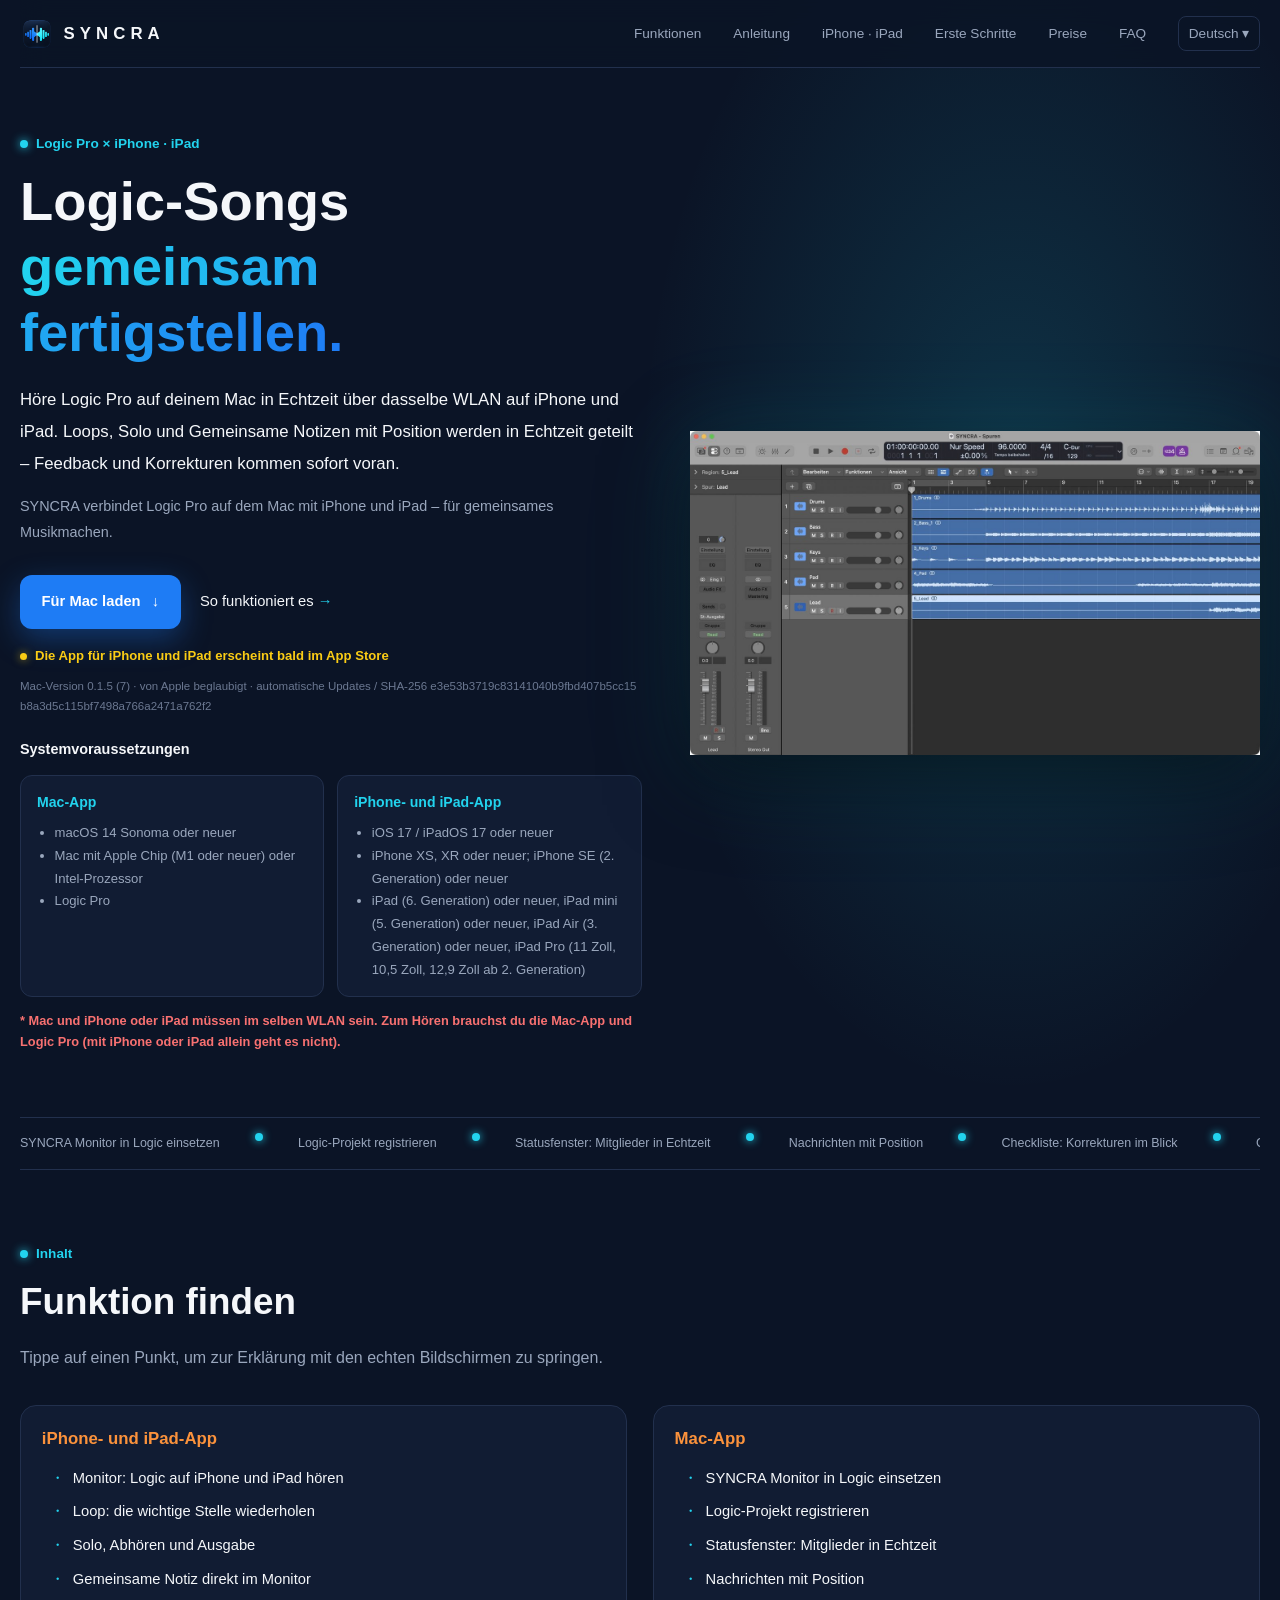
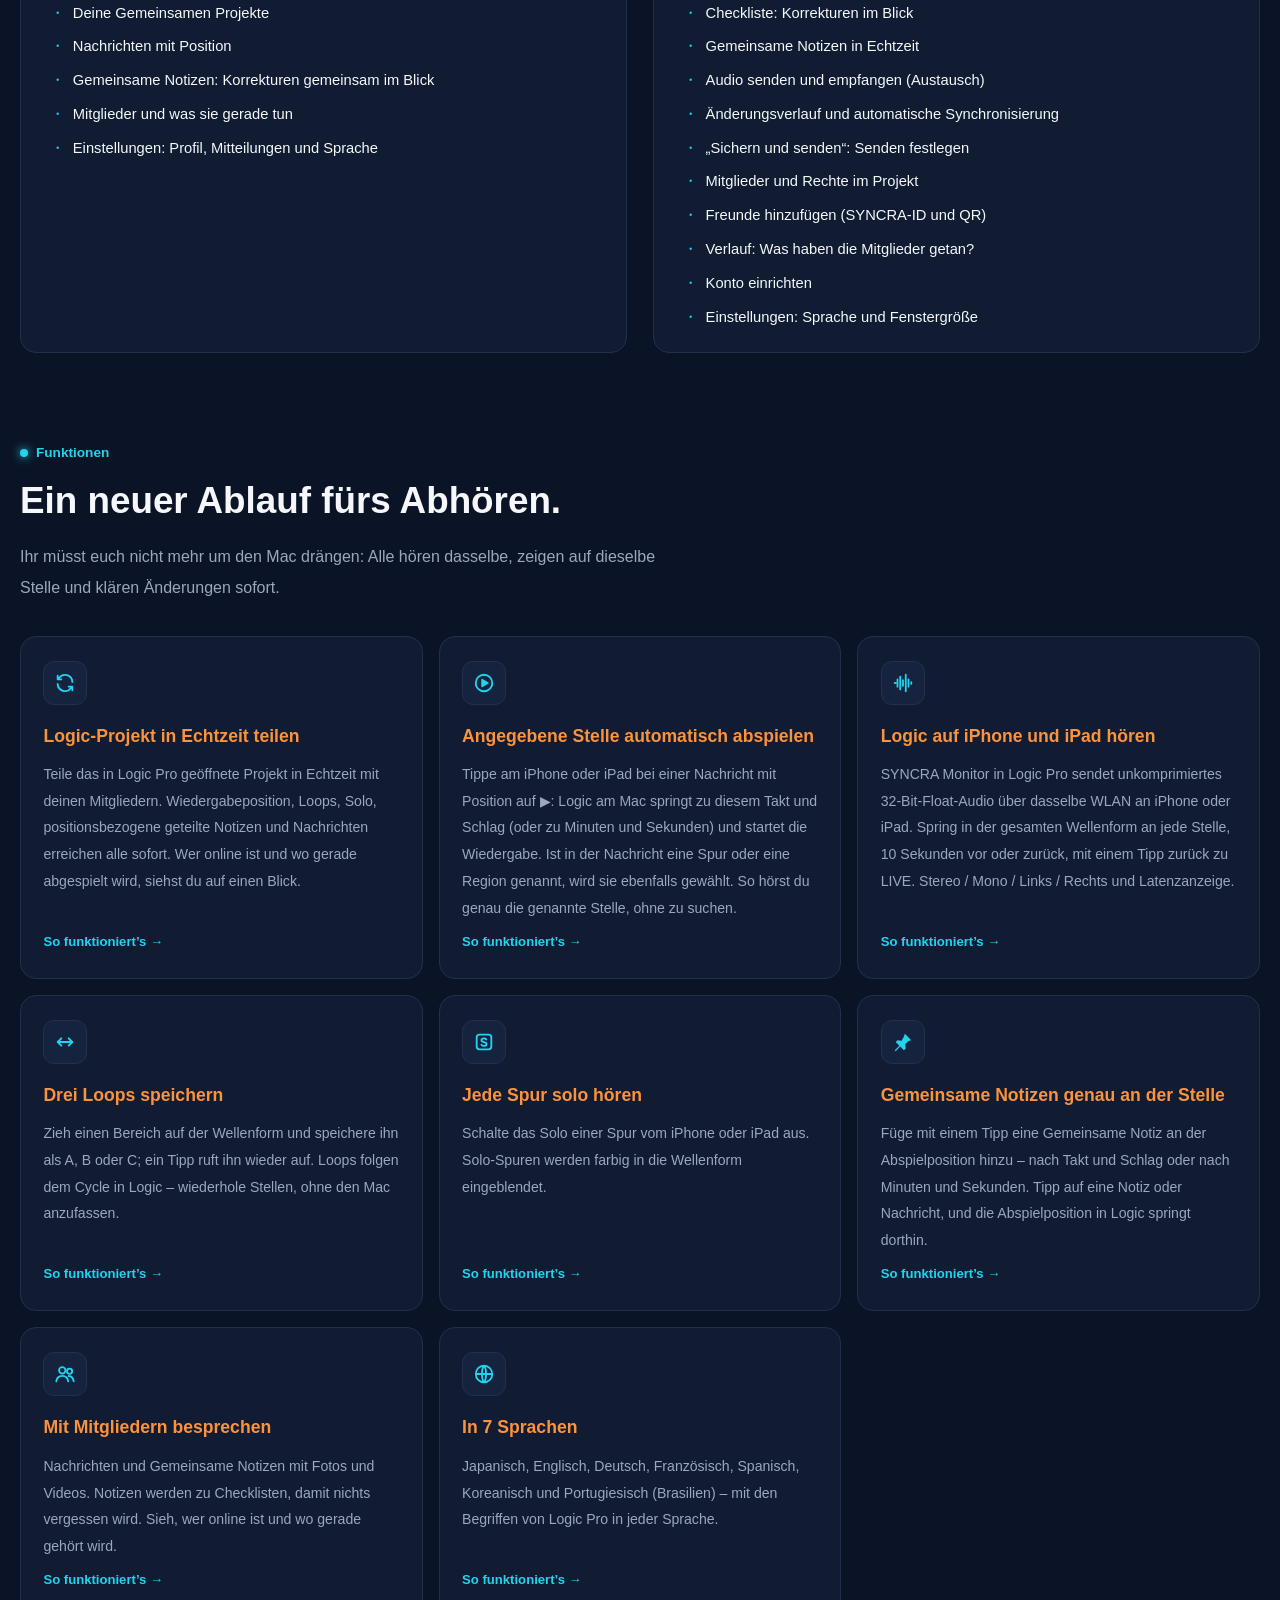
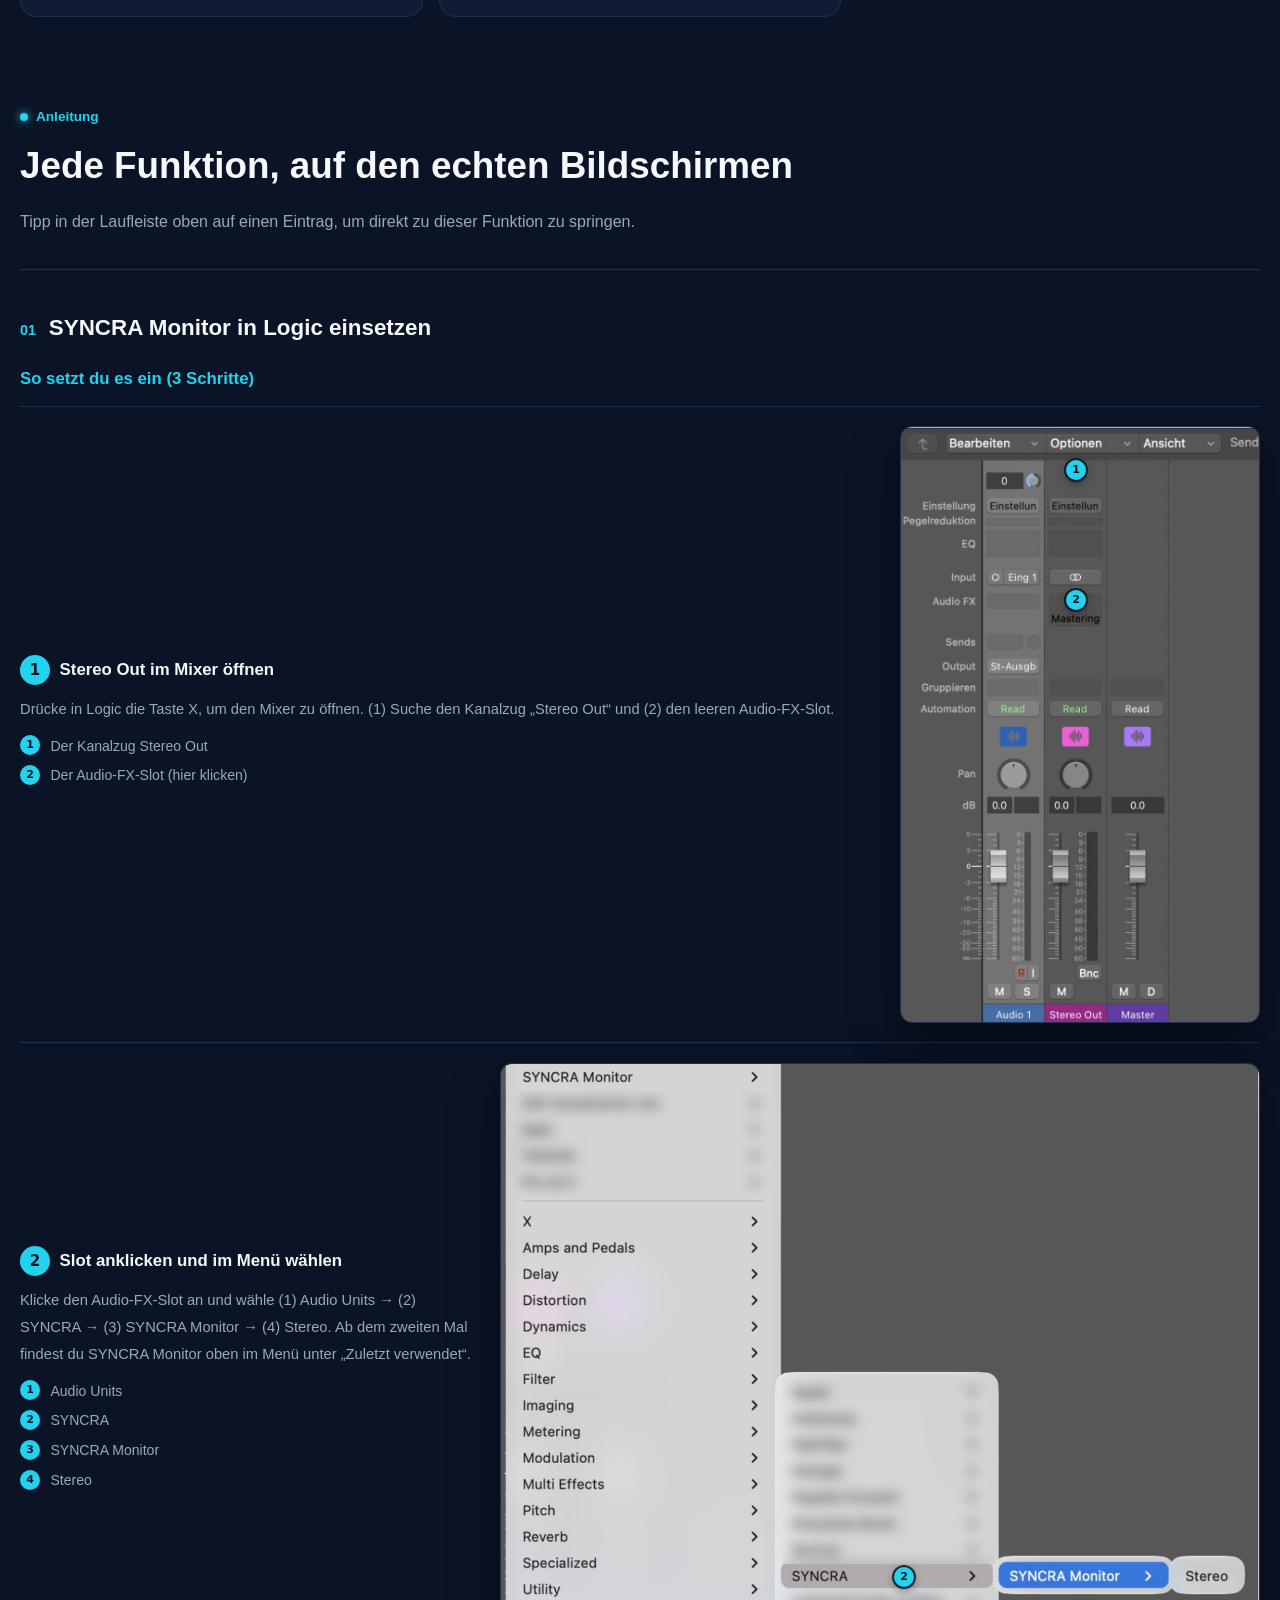
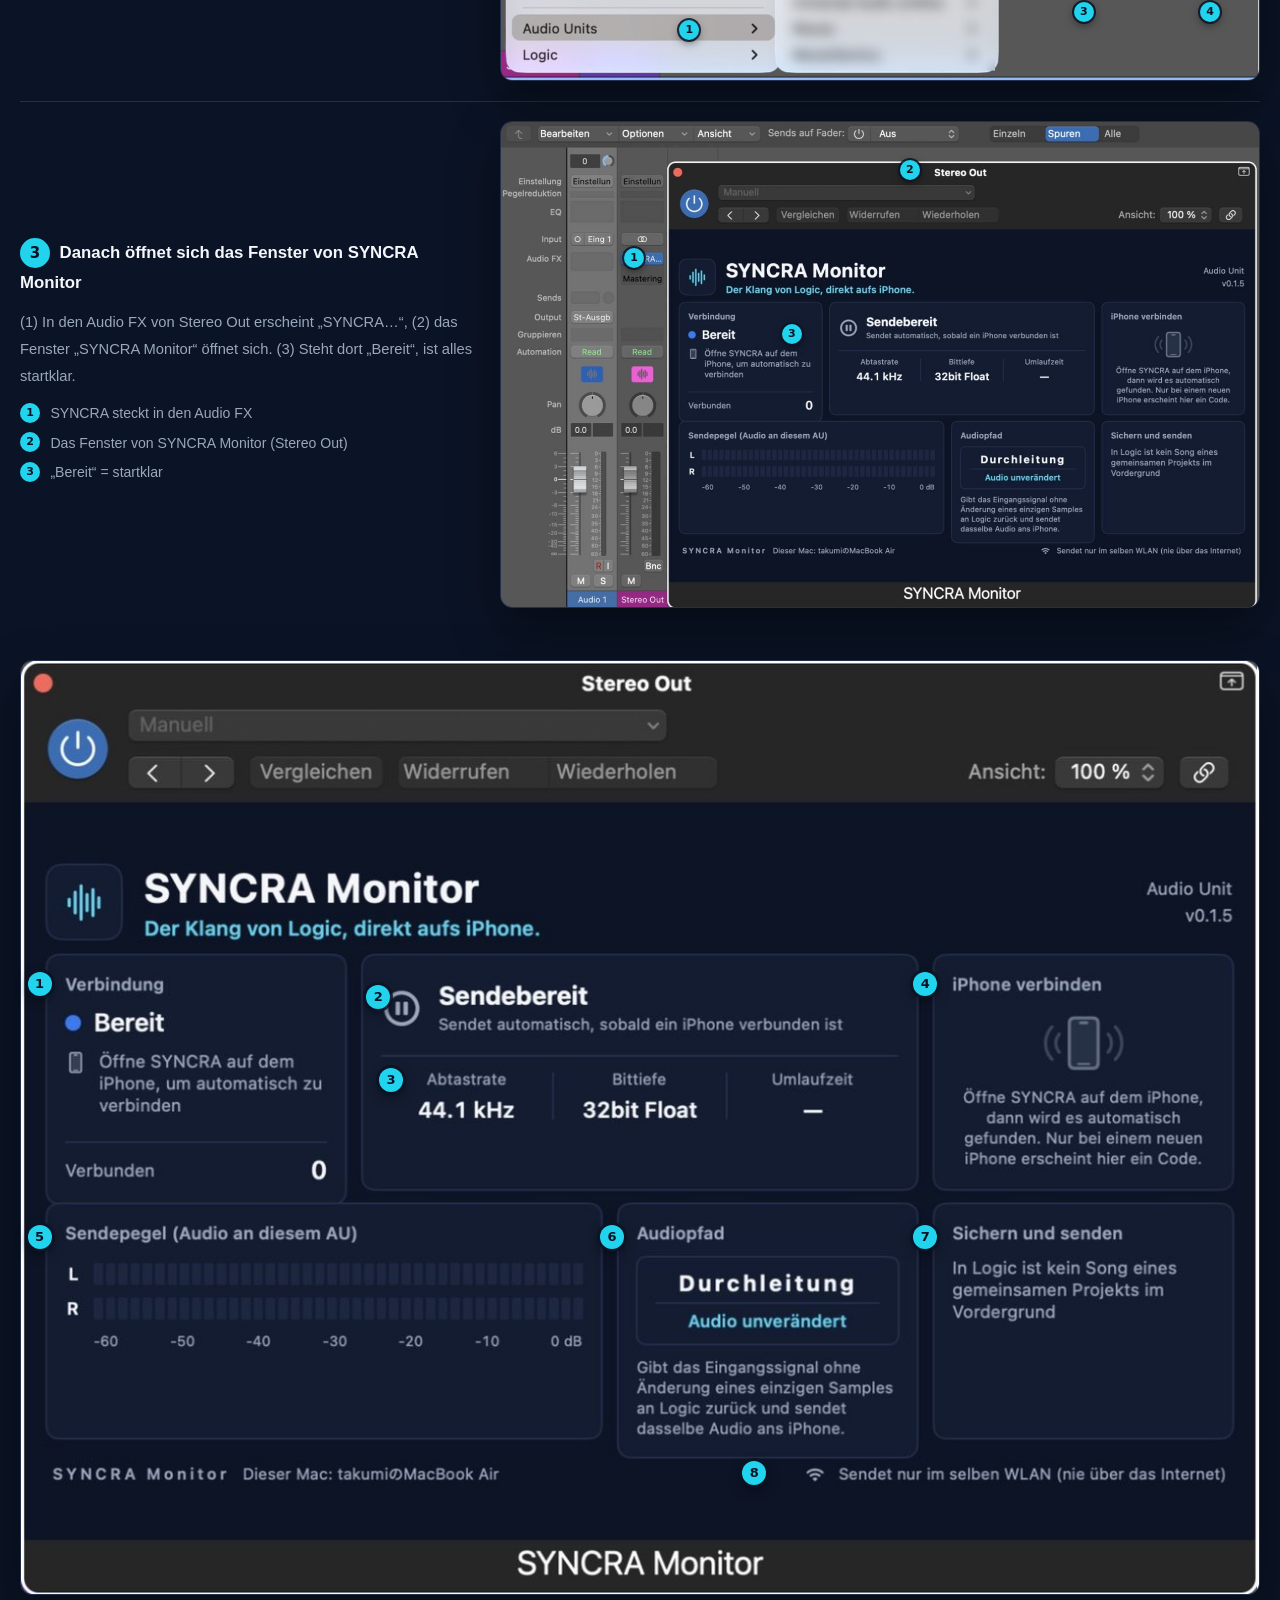
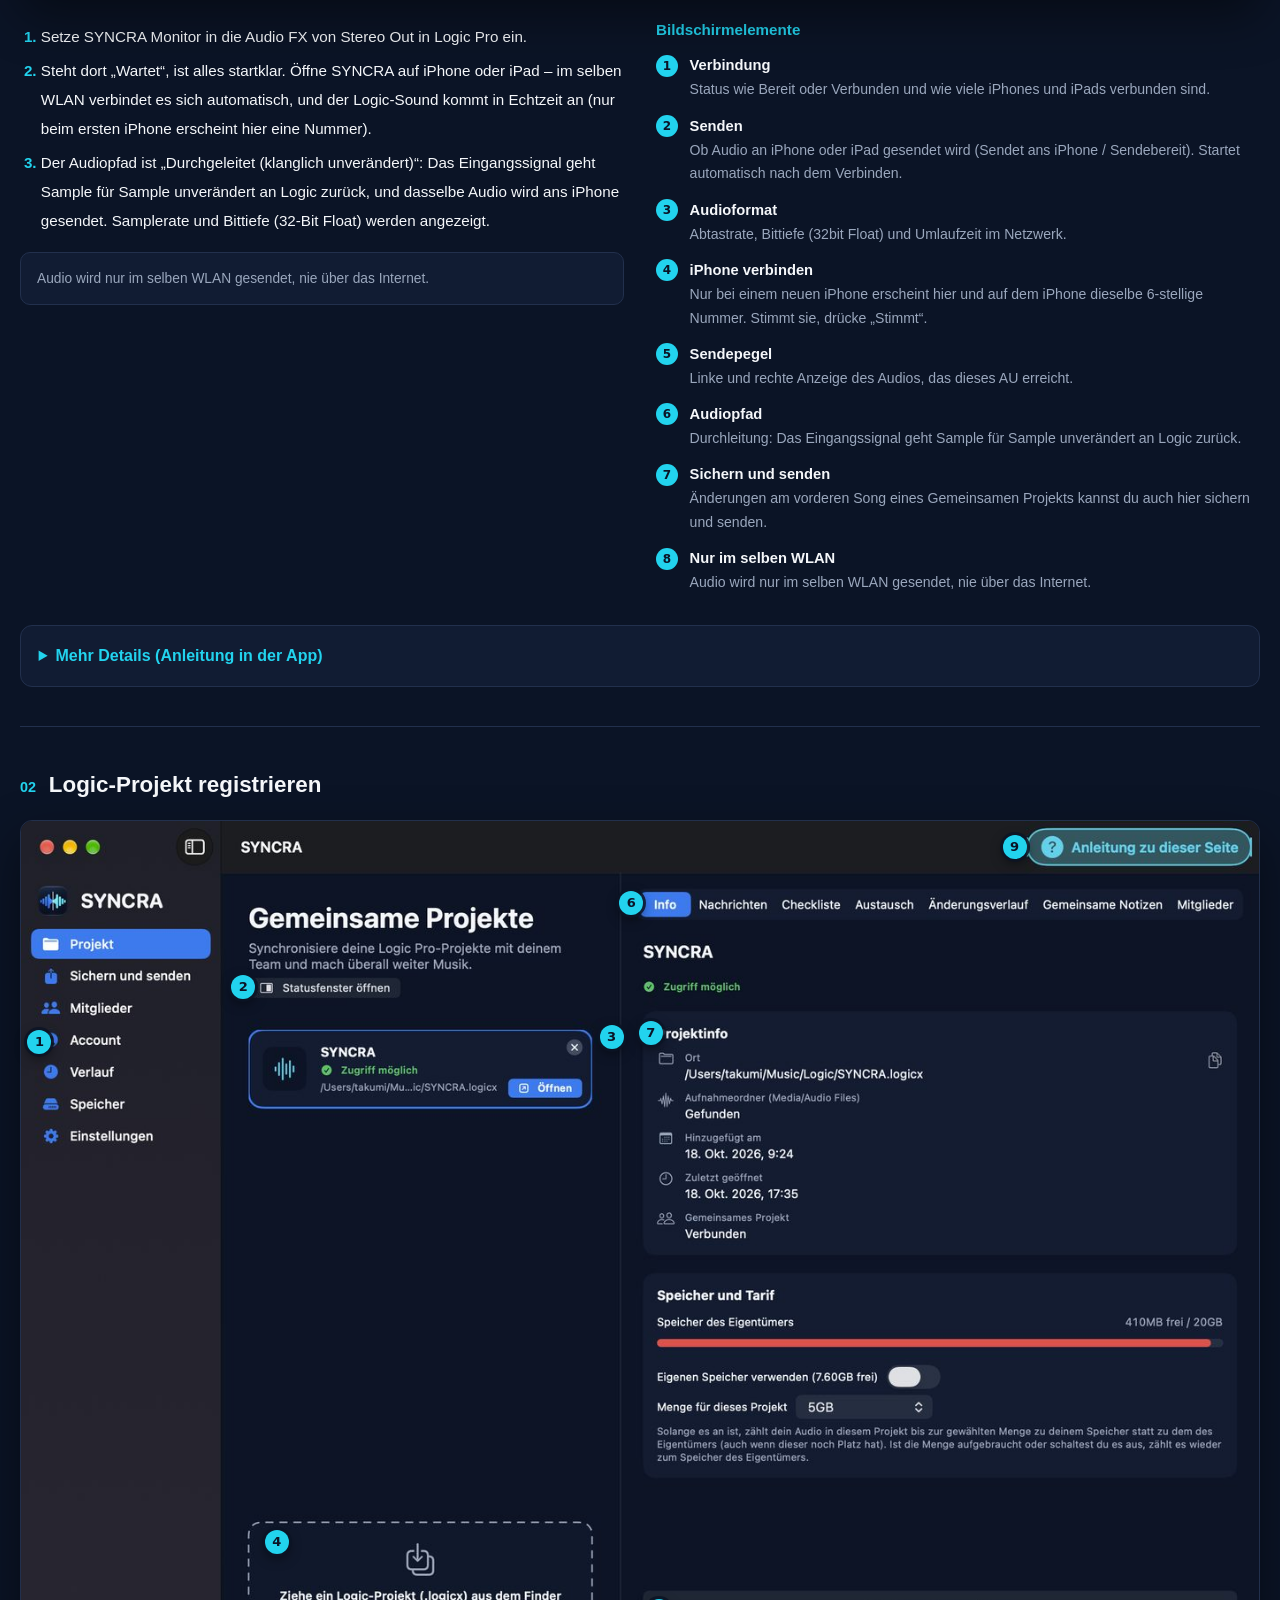
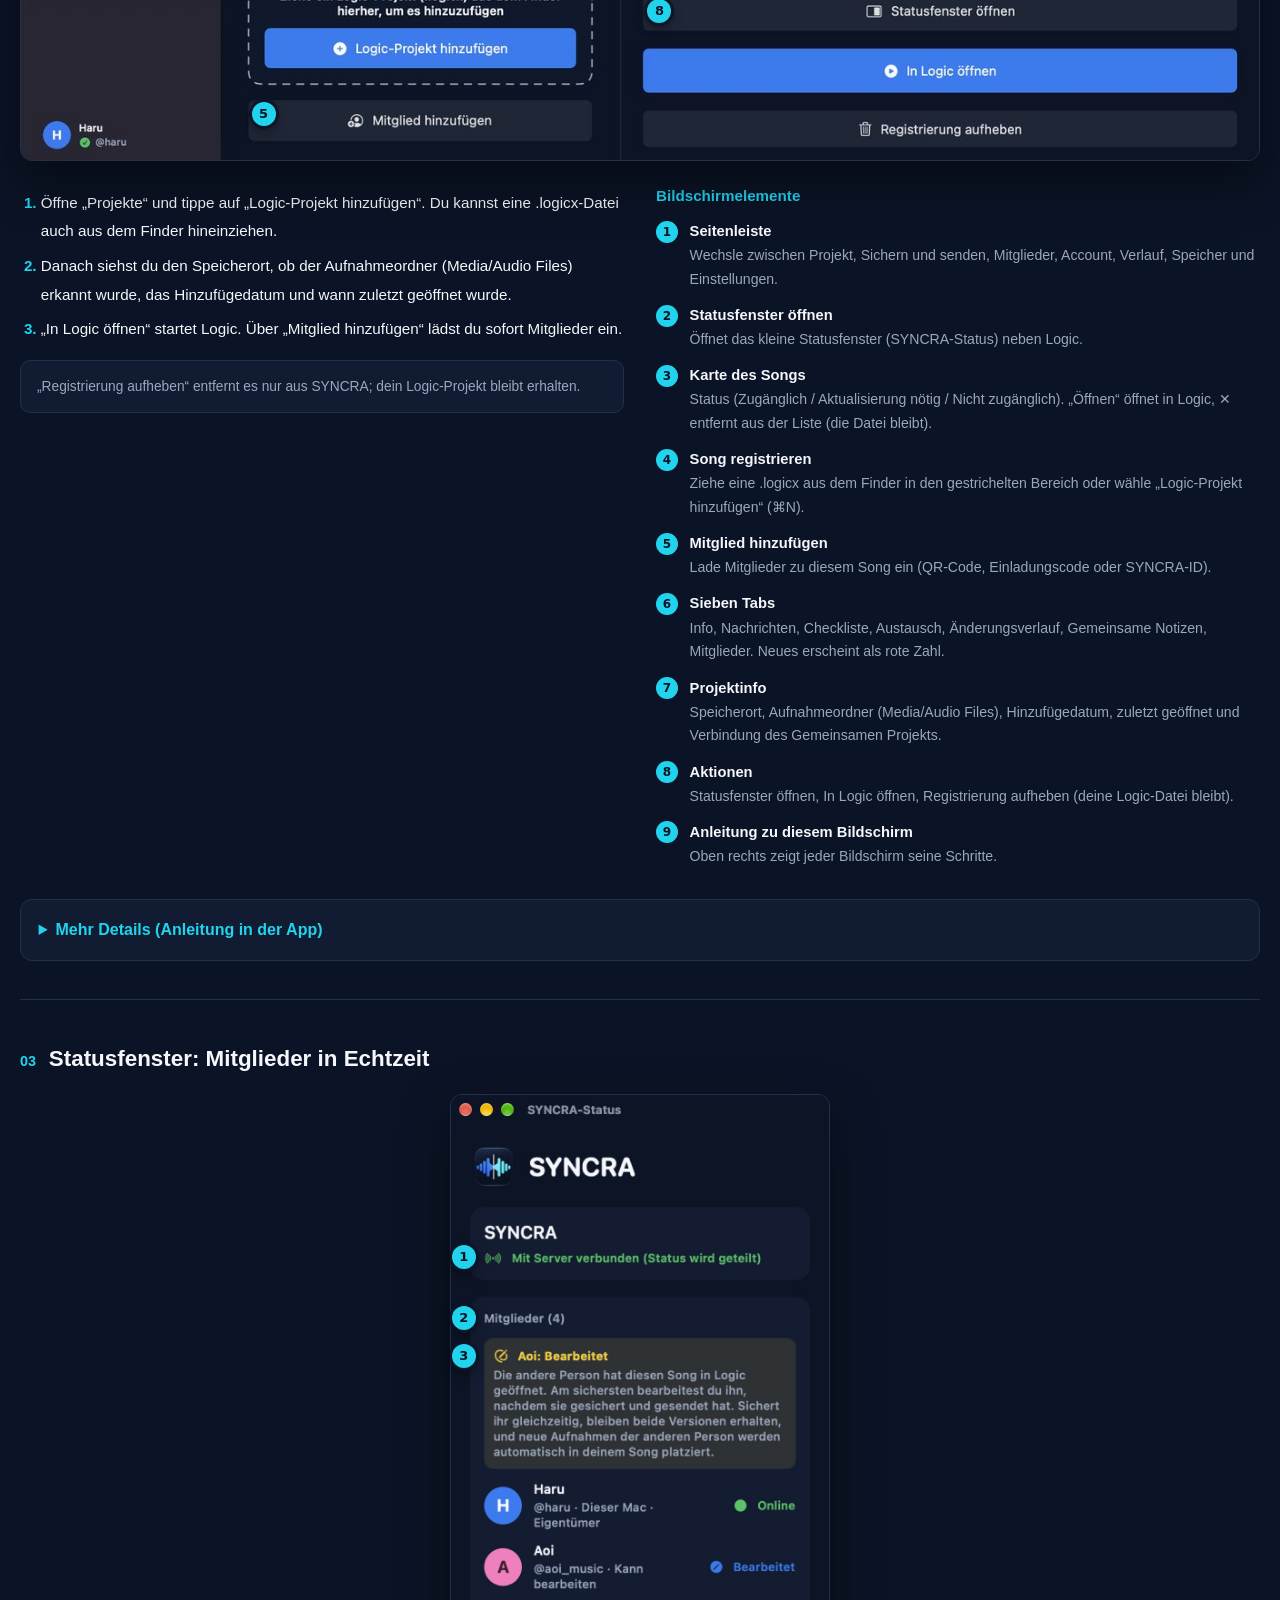
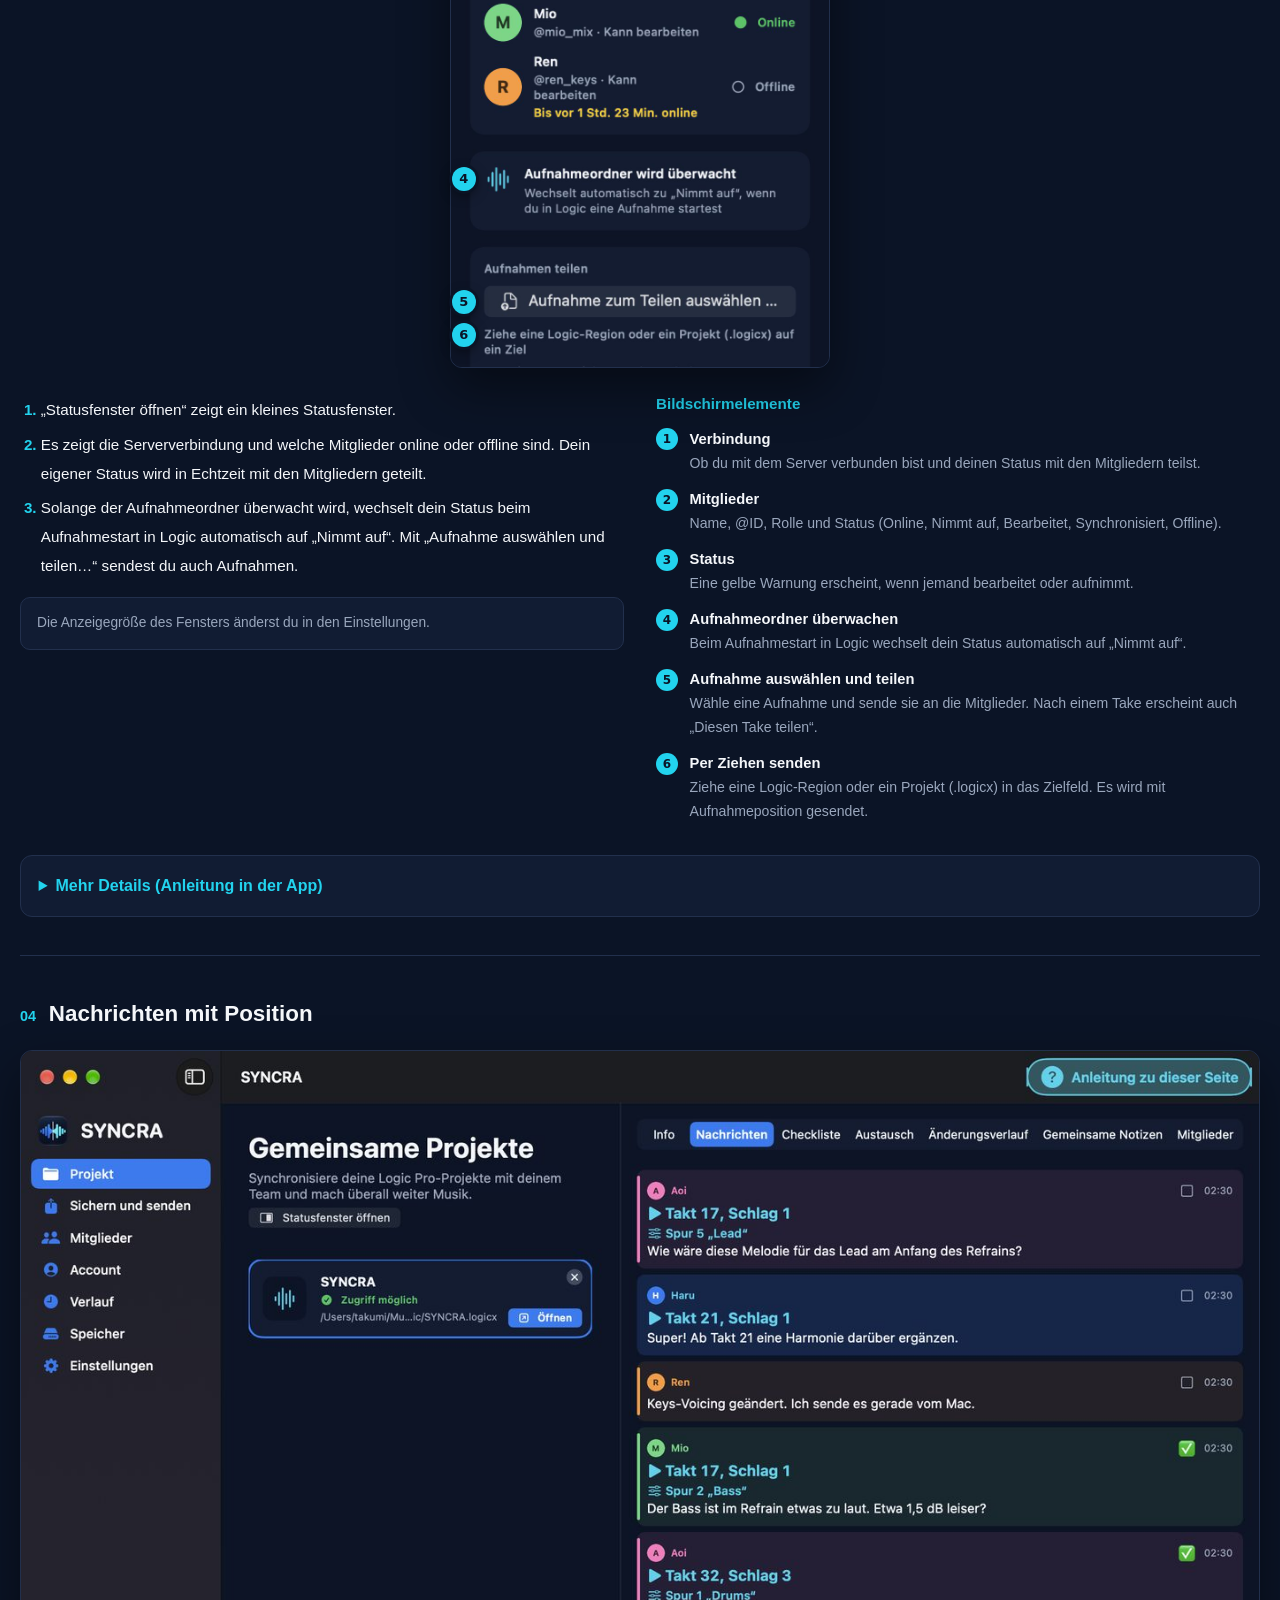
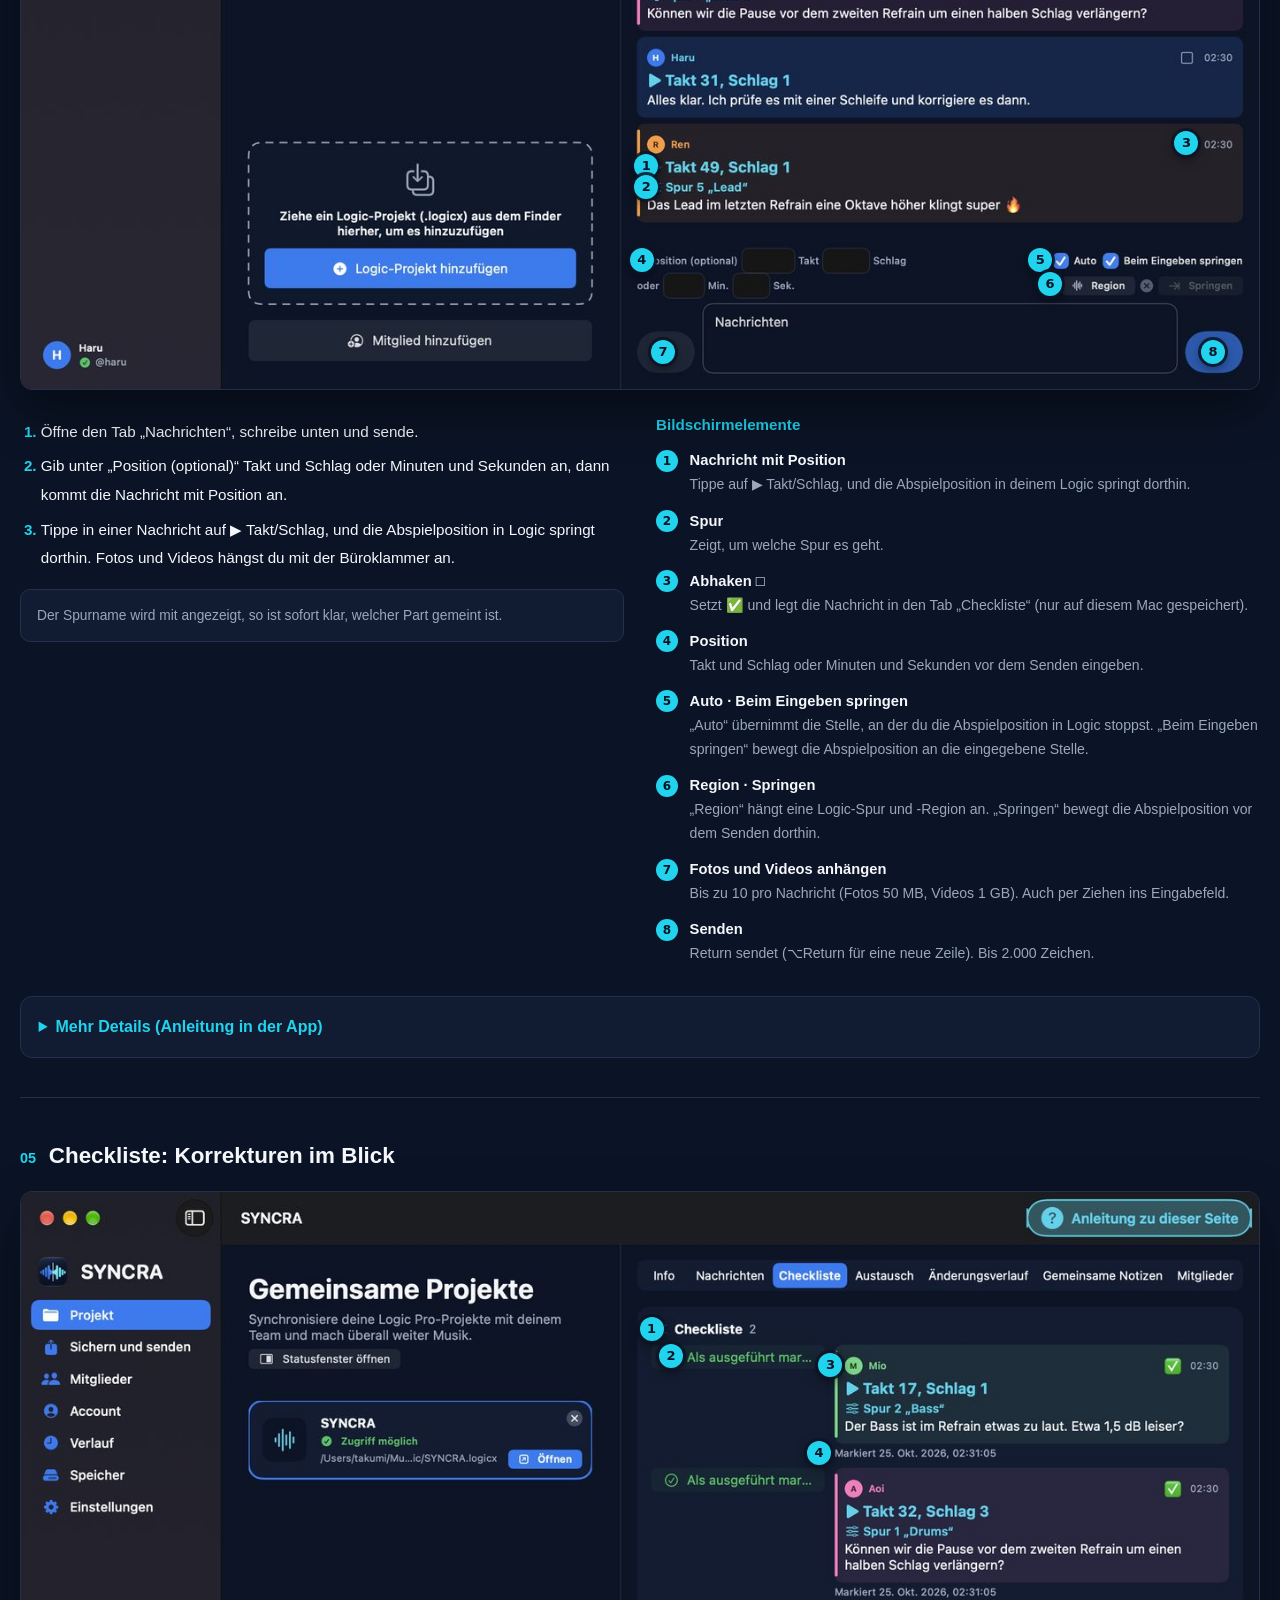
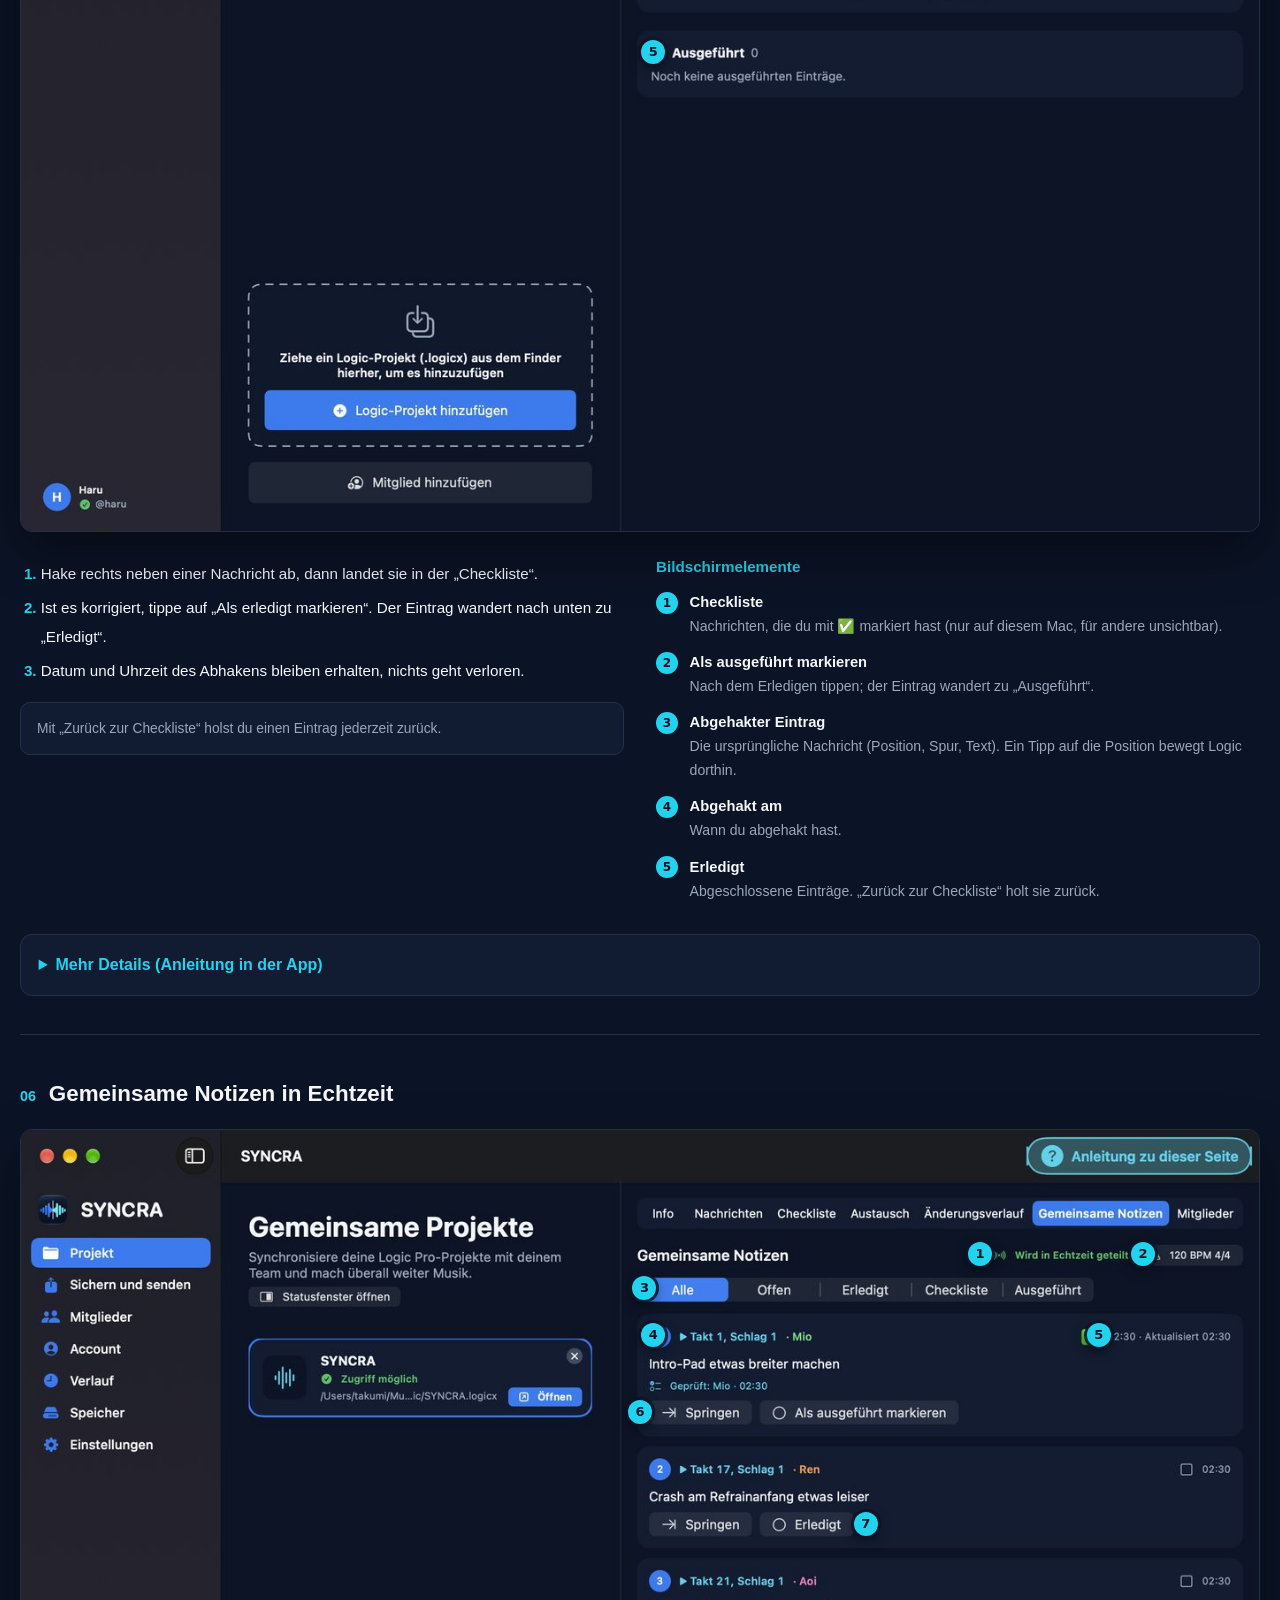
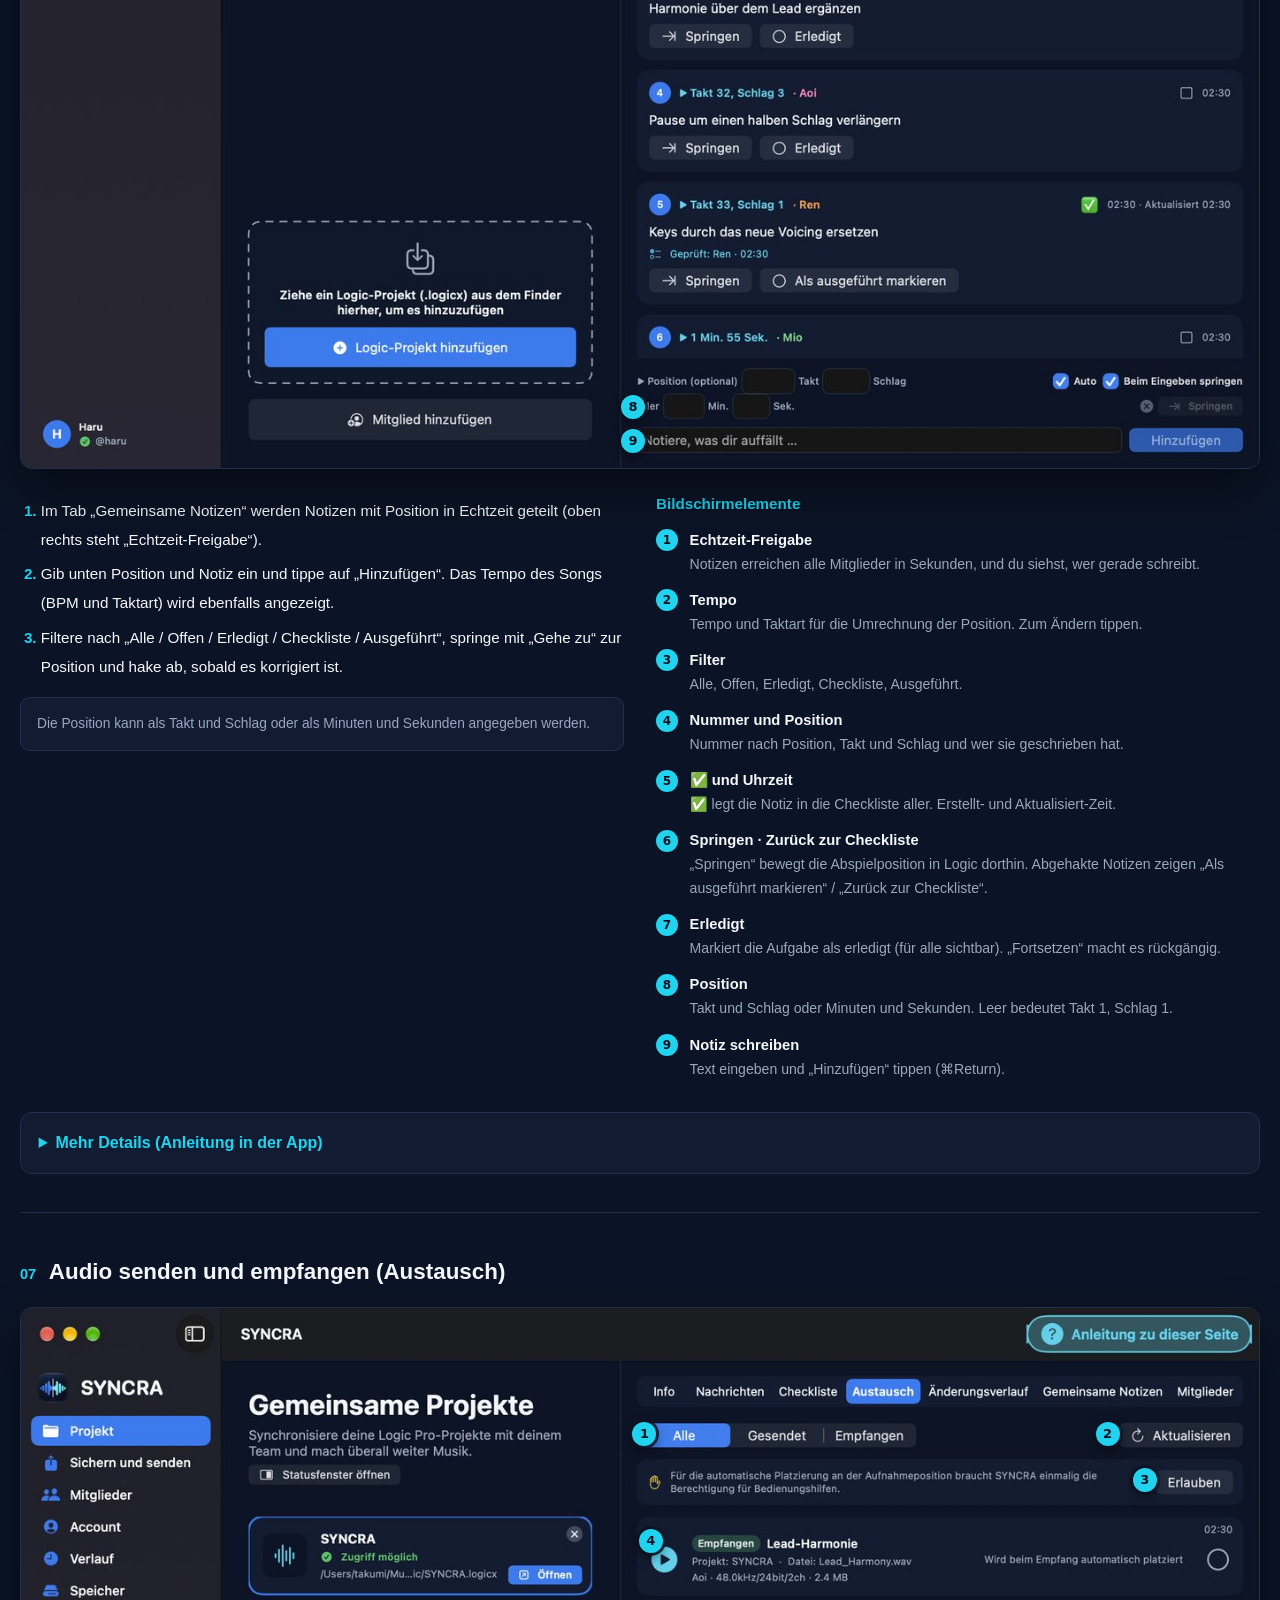
==== de/index.html @ a09bfbd3 "用語をアプリに合わせる・Logic のロックの画面を言語ごとに・de/fr の画面を撮り直し Co-Authored-By: Claude Opus 5.5 <noreply@anthropic.co" ====
<!doctype html><html lang="de"><head><meta charset="utf-8"><meta name="viewport" content="width=device-width,initial-scale=1"><title>SYNCRA</title><link rel="stylesheet" href="../style.css?v=20261024e"></head><body><main class="home"><link rel="alternate" hreflang="ja" href="https://tak0923.github.io/syncra-site/index.html"><link rel="alternate" hreflang="en" href="https://tak0923.github.io/syncra-site/en/index.html"><link rel="alternate" hreflang="de" href="https://tak0923.github.io/syncra-site/de/index.html"><link rel="alternate" hreflang="fr" href="https://tak0923.github.io/syncra-site/fr/index.html"><link rel="alternate" hreflang="es" href="https://tak0923.github.io/syncra-site/es/index.html"><link rel="alternate" hreflang="ko" href="https://tak0923.github.io/syncra-site/ko/index.html"><link rel="alternate" hreflang="pt-BR" href="https://tak0923.github.io/syncra-site/pt-BR/index.html"><script>document.documentElement.classList.add('js');addEventListener('DOMContentLoaded',function(){var e=document.querySelectorAll('.rv');if(!('IntersectionObserver'in window)){e.forEach(function(x){x.classList.add('in')});return}var o=new IntersectionObserver(function(es){es.forEach(function(x){if(x.isIntersecting){x.target.classList.add('in');o.unobserve(x.target)}})},{threshold:.1});e.forEach(function(x){o.observe(x)});var s=document.querySelector('.shots');if(s&&!matchMedia('(prefers-reduced-motion: reduce)').matches){var im=[].slice.call(s.querySelectorAll('img')),cur=0,last=-1;function pick(){var n;do{n=Math.floor(Math.random()*im.length)}while(im.length>1&&(n===cur||n===last));return n}setInterval(function(){var n=pick();im[cur].classList.remove('on');im[n].classList.add('on');last=cur;cur=n},5000)}document.querySelectorAll('.annw').forEach(function(w){if(w.scrollWidth<=w.clientWidth)return;var p=w.querySelectorAll('.pin'),t=0;p.forEach(function(x){t+=parseFloat(x.style.left)});if(!p.length)return;var c=t/p.length/100*w.scrollWidth;w.scrollLeft=Math.max(0,c-w.clientWidth/2)})});</script><header class="hdr"><a class="logo" href="#top"><img src="../img/icon.png" alt="" width="34" height="34">SYNCRA</a>
<nav><a href="#features" class=hm>Funktionen</a><a href="#usage">Anleitung</a><a href="#mobile" class=hm>iPhone · iPad</a><a href="#how">Erste Schritte</a><a href="#pricing" class=hm>Preise</a><a href="#faq">FAQ</a><details class="lang"><summary>Deutsch ▾</summary><ul><li><a href="../index.html" class="" hreflang="ja">日本語</a></li><li><a href="../en/index.html" class="" hreflang="en">English</a></li><li><a href="../de/index.html" class="on" hreflang="de">Deutsch</a></li><li><a href="../fr/index.html" class="" hreflang="fr">Français</a></li><li><a href="../es/index.html" class="" hreflang="es">Español</a></li><li><a href="../ko/index.html" class="" hreflang="ko">한국어</a></li><li><a href="../pt-BR/index.html" class="" hreflang="pt-BR">Português (BR)</a></li></ul></details></nav></header>
<section class="hero" id="top"><div class="rv in"><p class="kicker">Logic Pro × iPhone · iPad</p><h1>Logic-Songs<br><span class="hl">gemeinsam fertigstellen.</span></h1>
<p class="lead">Höre Logic Pro auf deinem Mac in Echtzeit über dasselbe WLAN auf iPhone und iPad. Loops, Solo und Gemeinsame Notizen mit Position werden in Echtzeit geteilt – Feedback und Korrekturen kommen sofort voran.</p><p class="note2">SYNCRA verbindet Logic Pro auf dem Mac mit iPhone und iPad – für gemeinsames Musikmachen.</p><div class="ctas"><a class="b1" href="../download/SYNCRA-0.1.5-7.zip">Für Mac laden <span>↓</span></a><a class="b2" href="#how">So funktioniert es</a></div><p class="dot">Die App für iPhone und iPad erscheint bald im App Store</p><p class="hash">Mac-Version 0.1.5 (7) · von Apple beglaubigt · automatische Updates / SHA-256 e3e53b3719c83141040b9fbd407b5cc15b8a3d5c115bf7498a766a2471a762f2</p><div class="req" id="req"><p class="rqh">Systemvoraussetzungen</p><div class="rq"><h4>Mac-App</h4><ul><li>macOS 14 Sonoma oder neuer</li><li>Mac mit Apple Chip (M1 oder neuer) oder Intel-Prozessor</li><li>Logic Pro</li></ul></div><div class="rq"><h4>iPhone- und iPad-App</h4><ul><li>iOS 17 / iPadOS 17 oder neuer</li><li>iPhone XS, XR oder neuer; iPhone SE (2. Generation) oder neuer</li><li>iPad (6. Generation) oder neuer, iPad mini (5. Generation) oder neuer, iPad Air (3. Generation) oder neuer, iPad Pro (11 Zoll, 10,5 Zoll, 12,9 Zoll ab 2. Generation)</li></ul></div><p class="rqn">* Mac und iPhone oder iPad müssen im selben WLAN sein. Zum Hören brauchst du die Mac-App und Logic Pro (mit iPhone oder iPad allein geht es nicht).</p></div></div>
<div class="shots rv in"><img src="../img/m_logic_de.jpg" width="1400" height="796" alt="" class="on"><img src="../img/m_monitor_de.jpg" width="1263" height="952" alt="" class="" loading=lazy><img src="../img/m_messages_de.jpg" width="1400" height="1061" alt="" class="" loading=lazy><img src="../img/m_notes_de.jpg" width="1400" height="1061" alt="" class="" loading=lazy><img src="../img/m_members_de.jpg" width="1400" height="1061" alt="" class="" loading=lazy><img src="../img/m_history_de.jpg" width="1400" height="1061" alt="" class="" loading=lazy><img src="../img/m_info_de.jpg" width="1400" height="1061" alt="" class="" loading=lazy></div></section>
<div class="strip"><div class="t"><a href="#u1">SYNCRA Monitor in Logic einsetzen</a><i></i><a href="#u2">Logic-Projekt registrieren</a><i></i><a href="#u3">Statusfenster: Mitglieder in Echtzeit</a><i></i><a href="#u4">Nachrichten mit Position</a><i></i><a href="#u5">Checkliste: Korrekturen im Blick</a><i></i><a href="#u6">Gemeinsame Notizen in Echtzeit</a><i></i><a href="#u7">Audio senden und empfangen (Austausch)</a><i></i><a href="#u8">Änderungsverlauf und automatische Synchronisierung</a><i></i><a href="#u9">„Sichern und senden“: Senden festlegen</a><i></i><a href="#u10">Mitglieder und Rechte im Projekt</a><i></i><a href="#u11">Freunde hinzufügen (SYNCRA-ID und QR)</a><i></i><a href="#u12">Verlauf: Was haben die Mitglieder getan?</a><i></i><a href="#u13">Konto einrichten</a><i></i><a href="#u14">Einstellungen: Sprache und Fenstergröße</a><i></i><a href="#u1">SYNCRA Monitor in Logic einsetzen</a><i></i><a href="#u2">Logic-Projekt registrieren</a><i></i><a href="#u3">Statusfenster: Mitglieder in Echtzeit</a><i></i><a href="#u4">Nachrichten mit Position</a><i></i><a href="#u5">Checkliste: Korrekturen im Blick</a><i></i><a href="#u6">Gemeinsame Notizen in Echtzeit</a><i></i><a href="#u7">Audio senden und empfangen (Austausch)</a><i></i><a href="#u8">Änderungsverlauf und automatische Synchronisierung</a><i></i><a href="#u9">„Sichern und senden“: Senden festlegen</a><i></i><a href="#u10">Mitglieder und Rechte im Projekt</a><i></i><a href="#u11">Freunde hinzufügen (SYNCRA-ID und QR)</a><i></i><a href="#u12">Verlauf: Was haben die Mitglieder getan?</a><i></i><a href="#u13">Konto einrichten</a><i></i><a href="#u14">Einstellungen: Sprache und Fenstergröße</a><i></i></div></div>
<section class="sec ftoc" id="toc"><p class="kicker rv">Inhalt</p><h2 class="rv">Funktion finden</h2><p class="desc rv">Tippe auf einen Punkt, um zur Erklärung mit den echten Bildschirmen zu springen.</p><div class="cols"><div class="col rv"><h3>iPhone- und iPad-App</h3><ul><li><a class="ft" href="#i1"><span>Monitor: Logic auf iPhone und iPad hören</span></a></li><li><a class="ft" href="#i2"><span>Loop: die wichtige Stelle wiederholen</span></a></li><li><a class="ft" href="#i3"><span>Solo, Abhören und Ausgabe</span></a></li><li><a class="ft" href="#i4"><span>Gemeinsame Notiz direkt im Monitor</span></a></li><li><a class="ft" href="#i5"><span>Deine Gemeinsamen Projekte</span></a></li><li><a class="ft" href="#i6"><span>Nachrichten mit Position</span></a></li><li><a class="ft" href="#i7"><span>Gemeinsame Notizen: Korrekturen gemeinsam im Blick</span></a></li><li><a class="ft" href="#i8"><span>Mitglieder und was sie gerade tun</span></a></li><li><a class="ft" href="#i9"><span>Einstellungen: Profil, Mitteilungen und Sprache</span></a></li></ul></div><div class="col rv"><h3>Mac-App</h3><ul><li><a class="ft" href="#u1"><span>SYNCRA Monitor in Logic einsetzen</span></a></li><li><a class="ft" href="#u2"><span>Logic-Projekt registrieren</span></a></li><li><a class="ft" href="#u3"><span>Statusfenster: Mitglieder in Echtzeit</span></a></li><li><a class="ft" href="#u4"><span>Nachrichten mit Position</span></a></li><li><a class="ft" href="#u5"><span>Checkliste: Korrekturen im Blick</span></a></li><li><a class="ft" href="#u6"><span>Gemeinsame Notizen in Echtzeit</span></a></li><li><a class="ft" href="#u7"><span>Audio senden und empfangen (Austausch)</span></a></li><li><a class="ft" href="#u8"><span>Änderungsverlauf und automatische Synchronisierung</span></a></li><li><a class="ft" href="#u9"><span>„Sichern und senden“: Senden festlegen</span></a></li><li><a class="ft" href="#u10"><span>Mitglieder und Rechte im Projekt</span></a></li><li><a class="ft" href="#u11"><span>Freunde hinzufügen (SYNCRA-ID und QR)</span></a></li><li><a class="ft" href="#u12"><span>Verlauf: Was haben die Mitglieder getan?</span></a></li><li><a class="ft" href="#u13"><span>Konto einrichten</span></a></li><li><a class="ft" href="#u14"><span>Einstellungen: Sprache und Fenstergröße</span></a></li></ul></div></div></section><section class="sec" id="features"><p class="kicker rv">Funktionen</p><h2 class="rv">Ein neuer Ablauf fürs Abhören.</h2><p class="desc rv">Ihr müsst euch nicht mehr um den Mac drängen: Alle hören dasselbe, zeigen auf dieselbe Stelle und klären Änderungen sofort.</p><div class="cards"><a class="fc rv" href="#u8"><div class="ic"><svg viewBox="0 0 24 24" fill="none" stroke="currentColor" stroke-width="2" stroke-linecap="round" stroke-linejoin="round"><path d="M20 11a8 8 0 0 0-14.5-4.5L4 8M4 4v4h4M4 13a8 8 0 0 0 14.5 4.5L20 16M20 20v-4h-4"/></svg></div><h3>Logic-Projekt in Echtzeit teilen</h3><p>Teile das in Logic Pro geöffnete Projekt in Echtzeit mit deinen Mitgliedern. Wiedergabeposition, Loops, Solo, positionsbezogene geteilte Notizen und Nachrichten erreichen alle sofort. Wer online ist und wo gerade abgespielt wird, siehst du auf einen Blick.</p><span class="go">So funktioniert’s →</span></a><a class="fc rv" href="#i6"><div class="ic"><svg viewBox="0 0 24 24" fill="none" stroke="currentColor" stroke-width="2" stroke-linejoin="round"><circle cx="12" cy="12" r="9"/><path d="M10 8.5v7l6-3.5z" fill="currentColor"/></svg></div><h3>Angegebene Stelle automatisch abspielen</h3><p>Tippe am iPhone oder iPad bei einer Nachricht mit Position auf ▶: Logic am Mac springt zu diesem Takt und Schlag (oder zu Minuten und Sekunden) und startet die Wiedergabe. Ist in der Nachricht eine Spur oder eine Region genannt, wird sie ebenfalls gewählt. So hörst du genau die genannte Stelle, ohne zu suchen.</p><span class="go">So funktioniert’s →</span></a><a class="fc rv" href="#i1"><div class="ic"><svg viewBox="0 0 24 24" fill="none" stroke="currentColor" stroke-width="2" stroke-linecap="round"><path d="M3 12h1M6 8v8M9 5v14M12 9v6M15 3v18M18 8v8M21 11v2"/></svg></div><h3>Logic auf iPhone und iPad hören</h3><p>SYNCRA Monitor in Logic Pro sendet unkomprimiertes 32-Bit-Float-Audio über dasselbe WLAN an iPhone oder iPad. Spring in der gesamten Wellenform an jede Stelle, 10 Sekunden vor oder zurück, mit einem Tipp zurück zu LIVE. Stereo / Mono / Links / Rechts und Latenzanzeige.</p><span class="go">So funktioniert’s →</span></a><a class="fc rv" href="#i2"><div class="ic"><svg viewBox="0 0 24 24" fill="none" stroke="currentColor" stroke-width="2" stroke-linecap="round" stroke-linejoin="round"><path d="M4 12h16M8 8l-4 4 4 4M16 8l4 4-4 4"/></svg></div><h3>Drei Loops speichern</h3><p>Zieh einen Bereich auf der Wellenform und speichere ihn als A, B oder C; ein Tipp ruft ihn wieder auf. Loops folgen dem Cycle in Logic – wiederhole Stellen, ohne den Mac anzufassen.</p><span class="go">So funktioniert’s →</span></a><a class="fc rv" href="#i3"><div class="ic"><svg viewBox="0 0 24 24" fill="none" stroke="currentColor" stroke-width="2"><rect x="4" y="4" width="16" height="16" rx="3"/><path d="M14.5 9.2c-.6-.8-1.5-1.2-2.5-1.2-1.7 0-2.8.9-2.8 2.1 0 2.8 5.6 1.4 5.6 4.1 0 1.3-1.2 2.1-2.8 2.1-1.2 0-2.2-.5-2.8-1.4" stroke-linecap="round"/></svg></div><h3>Jede Spur solo hören</h3><p>Schalte das Solo einer Spur vom iPhone oder iPad aus. Solo-Spuren werden farbig in die Wellenform eingeblendet.</p><span class="go">So funktioniert’s →</span></a><a class="fc rv" href="#i4"><div class="ic"><svg viewBox="0 0 24 24" fill="currentColor"><path d="M14 3l7 7-3 1-3.5 3.5.5 4.5-2 2-4-4-5 5-1-1 5-5-4-4 2-2 4.5.5L13 6z"/></svg></div><h3>Gemeinsame Notizen genau an der Stelle</h3><p>Füge mit einem Tipp eine Gemeinsame Notiz an der Abspielposition hinzu – nach Takt und Schlag oder nach Minuten und Sekunden. Tipp auf eine Notiz oder Nachricht, und die Abspielposition in Logic springt dorthin.</p><span class="go">So funktioniert’s →</span></a><a class="fc rv" href="#u4"><div class="ic"><svg viewBox="0 0 24 24" fill="none" stroke="currentColor" stroke-width="2" stroke-linecap="round"><circle cx="9" cy="8" r="3.5"/><path d="M2.5 20c.5-3.5 3-6 6.5-6s6 2.5 6.5 6"/><circle cx="17" cy="9" r="2.8"/><path d="M16 14.2c3 .2 5 2.4 5.5 5.8"/></svg></div><h3>Mit Mitgliedern besprechen</h3><p>Nachrichten und Gemeinsame Notizen mit Fotos und Videos. Notizen werden zu Checklisten, damit nichts vergessen wird. Sieh, wer online ist und wo gerade gehört wird.</p><span class="go">So funktioniert’s →</span></a><a class="fc rv" href="#u14"><div class="ic"><svg viewBox="0 0 24 24" fill="none" stroke="currentColor" stroke-width="2"><circle cx="12" cy="12" r="9"/><path d="M3 12h18M12 3c3 3.5 3 14.5 0 18M12 3c-3 3.5-3 14.5 0 18"/></svg></div><h3>In 7 Sprachen</h3><p>Japanisch, Englisch, Deutsch, Französisch, Spanisch, Koreanisch und Portugiesisch (Brasilien) – mit den Begriffen von Logic Pro in jeder Sprache.</p><span class="go">So funktioniert’s →</span></a></div></section>
<section class="sec" id="usage"><p class="kicker rv">Anleitung</p><h2 class="rv">Jede Funktion, auf den echten Bildschirmen</h2><p class="desc rv">Tipp in der Laufleiste oben auf einen Eintrag, um direkt zu dieser Funktion zu springen.</p><article class="use rv" id="u1"><div class="uh"><span class="un">01</span><h3>SYNCRA Monitor in Logic einsetzen</h3></div><div class="ins"><h4>So setzt du es ein (3 Schritte)</h4><div class="is tall"><div class="it"><span class="sn">1</span><h5>Stereo Out im Mixer öffnen</h5><p>Drücke in Logic die Taste X, um den Mixer zu öffnen. (1) Suche den Kanalzug „Stereo Out“ und (2) den leeren Audio-FX-Slot.</p><ol class="pl"><li>Der Kanalzug Stereo Out</li><li>Der Audio-FX-Slot (hier klicken)</li></ol></div><figure class="ann"><img src="../img/ins1_de.jpg" width="771" height="1282" alt="" loading="lazy"><span class="pin" style="left:48.90%;top:7.33%">1</span><span class="pin" style="left:48.90%;top:29.10%">2</span></figure></div><div class="is"><div class="it"><span class="sn">2</span><h5>Slot anklicken und im Menü wählen</h5><p>Klicke den Audio-FX-Slot an und wähle (1) Audio Units → (2) SYNCRA → (3) SYNCRA Monitor → (4) Stereo. Ab dem zweiten Mal findest du SYNCRA Monitor oben im Menü unter „Zuletzt verwendet“.</p><ol class="pl"><li>Audio Units</li><li>SYNCRA</li><li>SYNCRA Monitor</li><li>Stereo</li></ol></div><figure class="ann"><img src="../img/ins2_de.jpg" width="1204" height="980" alt="" loading="lazy"><span class="pin" style="left:24.92%;top:91.63%">1</span><span class="pin" style="left:53.16%;top:83.06%">2</span><span class="pin" style="left:76.83%;top:88.78%">3</span><span class="pin" style="left:93.44%;top:88.78%">4</span></figure></div><div class="is"><div class="it"><span class="sn">3</span><h5>Danach öffnet sich das Fenster von SYNCRA Monitor</h5><p>(1) In den Audio FX von Stereo Out erscheint „SYNCRA…“, (2) das Fenster „SYNCRA Monitor“ öffnet sich. (3) Steht dort „Bereit“, ist alles startklar.</p><ol class="pl"><li>SYNCRA steckt in den Audio FX</li><li>Das Fenster von SYNCRA Monitor (Stereo Out)</li><li>„Bereit“ = startklar</li></ol></div><figure class="ann"><img src="../img/ins3_de.jpg" width="1372" height="879" alt="" loading="lazy"><span class="pin" style="left:17.64%;top:28.10%">1</span><span class="pin" style="left:53.94%;top:10.13%">2</span><span class="pin" style="left:38.41%;top:43.69%">3</span></figure></div></div><div class="annw"><figure class="ann"><img src="../img/m_monitor_de.jpg" width="1263" height="952" alt="" loading="lazy"><span class="pin" style="left:1.58%;top:34.66%">1</span><span class="pin" style="left:28.90%;top:36.03%">2</span><span class="pin" style="left:29.93%;top:44.96%">3</span><span class="pin" style="left:73.00%;top:34.66%">4</span><span class="pin" style="left:1.58%;top:61.76%">5</span><span class="pin" style="left:47.74%;top:61.76%">6</span><span class="pin" style="left:73.00%;top:61.76%">7</span><span class="pin" style="left:59.22%;top:86.97%">8</span></figure></div><div class="ucols"><div><ol class="steps"><li>Setze SYNCRA Monitor in die Audio FX von Stereo Out in Logic Pro ein.</li><li>Steht dort „Wartet“, ist alles startklar. Öffne SYNCRA auf iPhone oder iPad – im selben WLAN verbindet es sich automatisch, und der Logic-Sound kommt in Echtzeit an (nur beim ersten iPhone erscheint hier eine Nummer).</li><li>Der Audiopfad ist „Durchgeleitet (klanglich unverändert)“: Das Eingangssignal geht Sample für Sample unverändert an Logic zurück, und dasselbe Audio wird ans iPhone gesendet. Samplerate und Bittiefe (32-Bit Float) werden angezeigt.</li></ol><p class="tip">Audio wird nur im selben WLAN gesendet, nie über das Internet.</p></div><div class="legend"><h4>Bildschirmelemente</h4><ol><li><b>Verbindung</b>Status wie Bereit oder Verbunden und wie viele iPhones und iPads verbunden sind.</li><li><b>Senden</b>Ob Audio an iPhone oder iPad gesendet wird (Sendet ans iPhone / Sendebereit). Startet automatisch nach dem Verbinden.</li><li><b>Audioformat</b>Abtastrate, Bittiefe (32bit Float) und Umlaufzeit im Netzwerk.</li><li><b>iPhone verbinden</b>Nur bei einem neuen iPhone erscheint hier und auf dem iPhone dieselbe 6-stellige Nummer. Stimmt sie, drücke „Stimmt“.</li><li><b>Sendepegel</b>Linke und rechte Anzeige des Audios, das dieses AU erreicht.</li><li><b>Audiopfad</b>Durchleitung: Das Eingangssignal geht Sample für Sample unverändert an Logic zurück.</li><li><b>Sichern und senden</b>Änderungen am vorderen Song eines Gemeinsamen Projekts kannst du auch hier sichern und senden.</li><li><b>Nur im selben WLAN</b>Audio wird nur im selben WLAN gesendet, nie über das Internet.</li></ol></div></div><details class="more"><summary>Mehr Details (Anleitung in der App)</summary><div><h5>Mac vorbereiten</h5><ol><li>Lass SYNCRA gestartet.</li><li>Füge das Plug-in „SYNCRA Monitor“ in den Kanalzug von Stereo Out in Logic ein (wähle im Audio-FX-Slot unter „Audio Units“ den Eintrag „SYNCRA“).</li><li>Wenn macOS um die Berechtigung für „Lokales Netzwerk“ bittet, erlaube sie (es wird nichts ins Internet gesendet).</li></ol><p class="note">SYNCRA Monitor verändert das Audio in keiner Weise. Es gibt das eingehende Audio unverändert an Logic zurück.</p><h5>Mit dem iPhone verbinden</h5><ol><li>Öffne in SYNCRA auf dem iPhone den Tab „Monitor“. Ein Mac im selben Wi-Fi wird automatisch gefunden und verbunden.</li><li>Nur bei einem Mac, mit dem du zum ersten Mal verbindest, erscheint dieselbe 6-stellige Nummer auf dem iPhone und im Fenster von SYNCRA Monitor auf dem Mac. Sind sie gleich, klicke am Mac auf „Stimmt überein“. Sind sie verschieden, klicke auf „Stimmt nicht überein“.</li><li>Ab dem zweiten Mal wird automatisch ohne Nummer verbunden.</li></ol><h5>Was du am Mac-Bildschirm prüfen kannst</h5><ul><li>„Verbindung“: Zustand wie „Bereit“ oder „Verbunden“.</li><li>„Sendebereit“ / „Sendet ans iPhone“: ob gerade an das iPhone gesendet wird.</li><li>„iPhone verbinden“: das verbundene iPhone und die Taste „Trennen“.</li><li>„Sendepegel“: Pegelanzeigen links und rechts für das Audio, das dieses AU erreicht.</li></ul><p class="caution">Wiedergabe, Stopp, Sprung, Loop und das Exportieren der Gesamtwellenform vom iPhone aus setzen voraus, dass SYNCRA auf dem Mac läuft und „Bedienungshilfen“ erlaubt sind. Während die Wellenform exportiert wird, kommt Logic in den Vordergrund und wird gesteuert. Sei vorsichtig, wenn du am Mac gerade etwas anderes tust.</p></div></details></article><article class="use rv" id="u2"><div class="uh"><span class="un">02</span><h3>Logic-Projekt registrieren</h3></div><div class="annw"><figure class="ann"><img src="../img/m_info_de.jpg" width="1400" height="1061" alt="" loading="lazy"><span class="pin" style="left:1.57%;top:23.56%">1</span><span class="pin" style="left:18.00%;top:17.72%">2</span><span class="pin" style="left:47.71%;top:23.09%">3</span><span class="pin" style="left:20.71%;top:76.81%">4</span><span class="pin" style="left:19.64%;top:95.00%">5</span><span class="pin" style="left:49.29%;top:8.77%">6</span><span class="pin" style="left:50.86%;top:22.62%">7</span><span class="pin" style="left:51.57%;top:84.07%">8</span><span class="pin" style="left:80.21%;top:2.83%">9</span></figure></div><div class="ucols"><div><ol class="steps"><li>Öffne „Projekte“ und tippe auf „Logic-Projekt hinzufügen“. Du kannst eine .logicx-Datei auch aus dem Finder hineinziehen.</li><li>Danach siehst du den Speicherort, ob der Aufnahmeordner (Media/Audio Files) erkannt wurde, das Hinzufügedatum und wann zuletzt geöffnet wurde.</li><li>„In Logic öffnen“ startet Logic. Über „Mitglied hinzufügen“ lädst du sofort Mitglieder ein.</li></ol><p class="tip">„Registrierung aufheben“ entfernt es nur aus SYNCRA; dein Logic-Projekt bleibt erhalten.</p></div><div class="legend"><h4>Bildschirmelemente</h4><ol><li><b>Seitenleiste</b>Wechsle zwischen Projekt, Sichern und senden, Mitglieder, Account, Verlauf, Speicher und Einstellungen.</li><li><b>Statusfenster öffnen</b>Öffnet das kleine Statusfenster (SYNCRA-Status) neben Logic.</li><li><b>Karte des Songs</b>Status (Zugänglich / Aktualisierung nötig / Nicht zugänglich). „Öffnen“ öffnet in Logic, ✕ entfernt aus der Liste (die Datei bleibt).</li><li><b>Song registrieren</b>Ziehe eine .logicx aus dem Finder in den gestrichelten Bereich oder wähle „Logic-Projekt hinzufügen“ (⌘N).</li><li><b>Mitglied hinzufügen</b>Lade Mitglieder zu diesem Song ein (QR-Code, Einladungscode oder SYNCRA-ID).</li><li><b>Sieben Tabs</b>Info, Nachrichten, Checkliste, Austausch, Änderungsverlauf, Gemeinsame Notizen, Mitglieder. Neues erscheint als rote Zahl.</li><li><b>Projektinfo</b>Speicherort, Aufnahmeordner (Media/Audio Files), Hinzufügedatum, zuletzt geöffnet und Verbindung des Gemeinsamen Projekts.</li><li><b>Aktionen</b>Statusfenster öffnen, In Logic öffnen, Registrierung aufheben (deine Logic-Datei bleibt).</li><li><b>Anleitung zu diesem Bildschirm</b>Oben rechts zeigt jeder Bildschirm seine Schritte.</li></ol></div></div><details class="more"><summary>Mehr Details (Anleitung in der App)</summary><div><h5>So fügst du Projekte hinzu (2 Möglichkeiten)</h5><ol><li>Öffne links in der Liste „Projekt“.</li><li>Methode A: Ziehe eine .logicx-Datei aus dem Finder in den gestrichelten Rahmen auf dem Bildschirm (du kannst mehrere gleichzeitig ziehen).</li><li>Methode B: Klicke auf „Logic-Projekt hinzufügen“ (⌘N), wähle die Datei aus und klicke auf „Hinzufügen“.</li></ol><p class="note">Hinzugefügt wird nur der Speicherort der Datei. Die Logic-Datei selbst bleibt unverändert.</p><h5>Die Karten und ihre Bedienung</h5><ul><li>Es gibt drei Zustände. „Zugriff möglich“ bedeutet: alles in Ordnung. Bei „Aktualisierung nötig“ hat sich der Ort möglicherweise geändert. Bei „Kein Zugriff“ musst du den Ort erneut auswählen.</li><li>Mit „Öffnen“ unten rechts auf der Karte öffnest du den Song in Logic. Ein anderer Song, der gerade in Logic geöffnet ist, wird geschlossen. Gibt es nicht gesicherte Arbeit, fragt Logic nach.</li><li>Mit dem ✕ oben rechts auf der Karte entfernst du das Projekt aus der Liste auf diesem Mac. Die Logic-Datei, das gemeinsame Projekt auf dem Server und die Mitglieder bleiben bestehen.</li></ul><h5>Die 7 Tabs rechts</h5><ul><li>„Info“: Ort, Aufnahmeordner, Datum des Hinzufügens usw. prüfen sowie „In Logic öffnen“ und „Registrierung aufheben“.</li><li>„Nachrichten“, „Checkliste“, „Austausch“, „Änderungsverlauf“, „Gemeinsame Notizen“, „Mitglieder“: Diese werden auf den folgenden Seiten erklärt.</li><li>Auf den Tabs „Nachrichten“, „Austausch“, „Gemeinsame Notizen“ und „Mitglieder“ wird die Anzahl neuer Einträge als rote Zahl in einem Kreis angezeigt.</li></ul><h5>Wenn es nicht klappt</h5><ul><li>„Dieses Projekt wurde bereits hinzugefügt“: Derselbe Song kann nicht zweimal hinzugefügt werden.</li><li>„Wähle ein Logic Pro-Projekt (.logicx) aus“: Wähle die .logicx-Datei, nicht einen Ordner.</li><li>„Kein Zugriff“: Wähle den Ort auf dem Tab „Info“ mit „Ort erneut auswählen“ neu aus, dann ist das Problem behoben.</li></ul></div></details></article><article class="use rv tall" id="u3"><div class="uh"><span class="un">03</span><h3>Statusfenster: Mitglieder in Echtzeit</h3></div><div class="annw"><figure class="ann"><img src="../img/m_panel_de.jpg" width="832" height="1920" alt="" loading="lazy"><span class="pin" style="left:3.61%;top:18.70%">1</span><span class="pin" style="left:3.61%;top:25.57%">2</span><span class="pin" style="left:3.61%;top:29.95%">3</span><span class="pin" style="left:3.61%;top:78.33%">4</span><span class="pin" style="left:3.61%;top:92.40%">5</span><span class="pin" style="left:3.61%;top:96.25%">6</span></figure></div><div class="ucols"><div><ol class="steps"><li>„Statusfenster öffnen“ zeigt ein kleines Statusfenster.</li><li>Es zeigt die Serververbindung und welche Mitglieder online oder offline sind. Dein eigener Status wird in Echtzeit mit den Mitgliedern geteilt.</li><li>Solange der Aufnahmeordner überwacht wird, wechselt dein Status beim Aufnahmestart in Logic automatisch auf „Nimmt auf“. Mit „Aufnahme auswählen und teilen…“ sendest du auch Aufnahmen.</li></ol><p class="tip">Die Anzeigegröße des Fensters änderst du in den Einstellungen.</p></div><div class="legend"><h4>Bildschirmelemente</h4><ol><li><b>Verbindung</b>Ob du mit dem Server verbunden bist und deinen Status mit den Mitgliedern teilst.</li><li><b>Mitglieder</b>Name, @ID, Rolle und Status (Online, Nimmt auf, Bearbeitet, Synchronisiert, Offline).</li><li><b>Status</b>Eine gelbe Warnung erscheint, wenn jemand bearbeitet oder aufnimmt.</li><li><b>Aufnahmeordner überwachen</b>Beim Aufnahmestart in Logic wechselt dein Status automatisch auf „Nimmt auf“.</li><li><b>Aufnahme auswählen und teilen</b>Wähle eine Aufnahme und sende sie an die Mitglieder. Nach einem Take erscheint auch „Diesen Take teilen“.</li><li><b>Per Ziehen senden</b>Ziehe eine Logic-Region oder ein Projekt (.logicx) in das Zielfeld. Es wird mit Aufnahmeposition gesendet.</li></ol></div></div><details class="more"><summary>Mehr Details (Anleitung in der App)</summary><div><h5>Öffnen</h5><ol><li>Klicke auf dem Bildschirm „Projekt“ auf „Statusfenster öffnen“.</li><li>Du kannst es auch mit „Statusfenster öffnen“ auf dem Tab „Info“ oder mit der gleichen Schaltfläche unter „Einstellungen“ öffnen.</li><li>Das Fenster wird vor Logic angezeigt; Position und Größe werden gemerkt.</li></ol><h5>Was du sehen kannst</h5><ul><li>„Mitglieder“: Name, @ID, Rolle und Status („Online“, „Nimmt auf“, „Bearbeitet“, „Wird synchronisiert“, „Offline“). Bearbeitet oder nimmt die andere Person gerade auf, erscheint ein gelber Hinweis.</li><li>Überwachung des Aufnahmeordners: Status wie „Aufnahmeordner wird überwacht“ und „Aufnahme erkannt“.</li><li>„Nachrichten“: die letzten 5 Einträge und ein Eingabefeld.</li><li>„Empfangenes Audio“: das von Mitgliedern gesendete Audio und der Fortschritt. Ist der Song in Logic vorne, wird es automatisch an der Aufnahmeposition platziert.</li></ul><h5>Aufnahme teilen</h5><ol><li>Wenn eine Aufnahme beendet ist, erscheint „Diesen Take teilen“. Mit einem Klick darauf wird sie geteilt.</li><li>Mit „Aufnahme zum Teilen auswählen …“ kannst du auch eine andere Aufnahme zum Teilen auswählen.</li><li>Du kannst auch eine Logic-Region in das Zielfeld des Fensters ziehen (sie wird mit der Information zur Aufnahmeposition gesendet).</li><li>Ein unterbrochenes Senden kannst du mit „Fortsetzen“ fortsetzen.</li></ol><h5>Schalter für die automatische Synchronisierung (gesamtes Projekt)</h5><ul><li>„Automatisch senden, wenn du in Logic sicherst (⌘S)“</li><li>„Neuere Versionen von Mitgliedern automatisch empfangen“</li><li>„Nach Ende der Aufnahme sichern und senden“</li><li>„Nach jeder Änderung oder Aufnahme fragen, ob gesichert und gesendet werden soll“</li><li>„Auch den geöffneten Song als neuere Version neu öffnen“ (wartet, wenn es nicht gesicherte Arbeit gibt)</li></ul><p class="note">Alle Schalter sind standardmäßig eingeschaltet.</p></div></details></article><article class="use rv" id="u4"><div class="uh"><span class="un">04</span><h3>Nachrichten mit Position</h3></div><div class="annw"><figure class="ann"><img src="../img/m_messages_de.jpg" width="1400" height="1061" alt="" loading="lazy"><span class="pin" style="left:50.50%;top:76.25%">1</span><span class="pin" style="left:50.50%;top:78.42%">2</span><span class="pin" style="left:94.07%;top:73.80%">3</span><span class="pin" style="left:50.14%;top:86.24%">4</span><span class="pin" style="left:82.29%;top:86.24%">5</span><span class="pin" style="left:83.07%;top:88.78%">6</span><span class="pin" style="left:51.86%;top:95.95%">7</span><span class="pin" style="left:96.21%;top:95.95%">8</span></figure></div><div class="ucols"><div><ol class="steps"><li>Öffne den Tab „Nachrichten“, schreibe unten und sende.</li><li>Gib unter „Position (optional)“ Takt und Schlag oder Minuten und Sekunden an, dann kommt die Nachricht mit Position an.</li><li>Tippe in einer Nachricht auf ▶ Takt/Schlag, und die Abspielposition in Logic springt dorthin. Fotos und Videos hängst du mit der Büroklammer an.</li></ol><p class="tip">Der Spurname wird mit angezeigt, so ist sofort klar, welcher Part gemeint ist.</p></div><div class="legend"><h4>Bildschirmelemente</h4><ol><li><b>Nachricht mit Position</b>Tippe auf ▶ Takt/Schlag, und die Abspielposition in deinem Logic springt dorthin.</li><li><b>Spur</b>Zeigt, um welche Spur es geht.</li><li><b>Abhaken □</b>Setzt ✅ und legt die Nachricht in den Tab „Checkliste“ (nur auf diesem Mac gespeichert).</li><li><b>Position</b>Takt und Schlag oder Minuten und Sekunden vor dem Senden eingeben.</li><li><b>Auto · Beim Eingeben springen</b>„Auto“ übernimmt die Stelle, an der du die Abspielposition in Logic stoppst. „Beim Eingeben springen“ bewegt die Abspielposition an die eingegebene Stelle.</li><li><b>Region · Springen</b>„Region“ hängt eine Logic-Spur und -Region an. „Springen“ bewegt die Abspielposition vor dem Senden dorthin.</li><li><b>Fotos und Videos anhängen</b>Bis zu 10 pro Nachricht (Fotos 50 MB, Videos 1 GB). Auch per Ziehen ins Eingabefeld.</li><li><b>Senden</b>Return sendet (⌥Return für eine neue Zeile). Bis 2.000 Zeichen.</li></ol></div></div><details class="more"><summary>Mehr Details (Anleitung in der App)</summary><div><h5>Nachricht senden</h5><ol><li>Öffne im Projekt den Tab „Nachrichten“.</li><li>Gib unten im Feld die Nachricht ein und sende sie mit Return (Zeilenumbruch mit ⌥Return). Es sind bis zu 2000 Zeichen möglich.</li><li>Fotos und Videos wählst du mit der Schaltfläche 📎 aus oder ziehst sie ins Eingabefeld. Pro Nachricht sind bis zu 10 Anhänge möglich, Fotos bis 50 MB, Videos bis 1 GB. Mit Anhang kann auch ein leerer Text gesendet werden.</li></ol><p class="caution">Mitglieder mit „Nur ansehen“ können keine Fotos oder Videos senden (Text schon).</p><h5>Position hinzufügen</h5><ol><li>Gib über dem Eingabefeld die Position bei „Takt“ und „Schlag“ (oder „Min.“ und „Sek.“) ein. Takt: 1–9999, Schlag: 1–64, Minuten: 0–1439, Sekunden: 0–59.</li><li>Ist „Auto“ eingeschaltet, wird die Position automatisch eingetragen, wenn du die Abspielposition in Logic anhältst.</li><li>Mit „Region“ kannst du eine Spur und Region aus Logic auswählen und anfügen.</li><li>Mit „Springen“ bewegt sich vor dem Senden die Abspielposition in Logic an diese Position.</li></ol><p class="note">Klickst du auf eine empfangene Zeile mit Position, bewegt sich die Abspielposition in deinem Logic an diese Stelle (Berechtigung für „Bedienungshilfen“ erforderlich).</p></div></details></article><article class="use rv" id="u5"><div class="uh"><span class="un">05</span><h3>Checkliste: Korrekturen im Blick</h3></div><div class="annw"><figure class="ann"><img src="../img/m_checklist_de.jpg" width="1400" height="1061" alt="" loading="lazy"><span class="pin" style="left:50.93%;top:14.61%">1</span><span class="pin" style="left:52.50%;top:17.53%">2</span><span class="pin" style="left:65.36%;top:18.47%">3</span><span class="pin" style="left:64.43%;top:27.80%">4</span><span class="pin" style="left:51.07%;top:49.01%">5</span></figure></div><div class="ucols"><div><ol class="steps"><li>Hake rechts neben einer Nachricht ab, dann landet sie in der „Checkliste“.</li><li>Ist es korrigiert, tippe auf „Als erledigt markieren“. Der Eintrag wandert nach unten zu „Erledigt“.</li><li>Datum und Uhrzeit des Abhakens bleiben erhalten, nichts geht verloren.</li></ol><p class="tip">Mit „Zurück zur Checkliste“ holst du einen Eintrag jederzeit zurück.</p></div><div class="legend"><h4>Bildschirmelemente</h4><ol><li><b>Checkliste</b>Nachrichten, die du mit ✅ markiert hast (nur auf diesem Mac, für andere unsichtbar).</li><li><b>Als ausgeführt markieren</b>Nach dem Erledigen tippen; der Eintrag wandert zu „Ausgeführt“.</li><li><b>Abgehakter Eintrag</b>Die ursprüngliche Nachricht (Position, Spur, Text). Ein Tipp auf die Position bewegt Logic dorthin.</li><li><b>Abgehakt am</b>Wann du abgehakt hast.</li><li><b>Erledigt</b>Abgeschlossene Einträge. „Zurück zur Checkliste“ holt sie zurück.</li></ol></div></div><details class="more"><summary>Mehr Details (Anleitung in der App)</summary><div><h5>Checkliste (nur für dich)</h5><ol><li>Klickst du auf das □ oben rechts in einer Nachrichtenzeile, erscheint ein ✅ und die Nachricht kommt in den Tab „Checkliste“. Klickst du erneut, wird sie entfernt.</li><li>Setze im Tab „Checkliste“ Umgesetztes mit „Als ausgeführt markieren“ auf „Ausgeführt“. Mit „Zurück zur Checkliste“ holst du es zurück.</li></ol><p class="note">Die Checkliste für Nachrichten ist nur auf diesem Mac gespeichert und für andere nicht sichtbar (Häkchen bei gemeinsamen Notizen sehen dagegen alle Mitglieder).</p><h5>Was Checkliste und Ausgeführt bedeuten</h5><ul><li>✅ (Checkliste): Dinge, die du später tun willst. Klicke auf das □ oben rechts an der Nachricht, dann erscheint ✅ und sie kommt in den Tab „Checkliste“. Noch einmal klicken entfernt sie.</li><li>„Ausgeführt“: Wenn du es umgesetzt hast, klicke im Tab „Checkliste“ auf „Als ausgeführt markieren“. Es wandert in den Bereich „Ausgeführt“ desselben Tabs. „Zurück zur Checkliste“ macht es rückgängig.</li><li>Nur du siehst es: Die Checkliste der Nachrichten ist nur auf diesem Mac gespeichert und für andere unsichtbar (Haken bei gemeinsamen Notizen sehen alle Mitglieder).</li></ul></div></details></article><article class="use rv" id="u6"><div class="uh"><span class="un">06</span><h3>Gemeinsame Notizen in Echtzeit</h3></div><div class="annw"><figure class="ann"><img src="../img/m_notes_de.jpg" width="1400" height="1061" alt="" loading="lazy"><span class="pin" style="left:77.43%;top:13.29%">1</span><span class="pin" style="left:90.57%;top:13.29%">2</span><span class="pin" style="left:50.36%;top:16.97%">3</span><span class="pin" style="left:51.07%;top:21.96%">4</span><span class="pin" style="left:87.00%;top:21.96%">5</span><span class="pin" style="left:50.00%;top:30.07%">6</span><span class="pin" style="left:68.21%;top:42.04%">7</span><span class="pin" style="left:49.43%;top:93.40%">8</span><span class="pin" style="left:49.43%;top:96.98%">9</span></figure></div><div class="ucols"><div><ol class="steps"><li>Im Tab „Gemeinsame Notizen“ werden Notizen mit Position in Echtzeit geteilt (oben rechts steht „Echtzeit-Freigabe“).</li><li>Gib unten Position und Notiz ein und tippe auf „Hinzufügen“. Das Tempo des Songs (BPM und Taktart) wird ebenfalls angezeigt.</li><li>Filtere nach „Alle / Offen / Erledigt / Checkliste / Ausgeführt“, springe mit „Gehe zu“ zur Position und hake ab, sobald es korrigiert ist.</li></ol><p class="tip">Die Position kann als Takt und Schlag oder als Minuten und Sekunden angegeben werden.</p></div><div class="legend"><h4>Bildschirmelemente</h4><ol><li><b>Echtzeit-Freigabe</b>Notizen erreichen alle Mitglieder in Sekunden, und du siehst, wer gerade schreibt.</li><li><b>Tempo</b>Tempo und Taktart für die Umrechnung der Position. Zum Ändern tippen.</li><li><b>Filter</b>Alle, Offen, Erledigt, Checkliste, Ausgeführt.</li><li><b>Nummer und Position</b>Nummer nach Position, Takt und Schlag und wer sie geschrieben hat.</li><li><b>✅ und Uhrzeit</b>✅ legt die Notiz in die Checkliste aller. Erstellt- und Aktualisiert-Zeit.</li><li><b>Springen · Zurück zur Checkliste</b>„Springen“ bewegt die Abspielposition in Logic dorthin. Abgehakte Notizen zeigen „Als ausgeführt markieren“ / „Zurück zur Checkliste“.</li><li><b>Erledigt</b>Markiert die Aufgabe als erledigt (für alle sichtbar). „Fortsetzen“ macht es rückgängig.</li><li><b>Position</b>Takt und Schlag oder Minuten und Sekunden. Leer bedeutet Takt 1, Schlag 1.</li><li><b>Notiz schreiben</b>Text eingeben und „Hinzufügen“ tippen (⌘Return).</li></ol></div></div><details class="more"><summary>Mehr Details (Anleitung in der App)</summary><div><h5>Notiz schreiben</h5><ol><li>Öffne im Projekt den Tab „Gemeinsame Notizen“.</li><li>Gib die Position (Takt, Schlag) ein, schreibe den Inhalt bei „Notiere, was dir auffällt …“ und klicke auf „Hinzufügen“ (⌘Return). Ist die Position leer, wird die Notiz bei Takt 1, Schlag 1 angelegt.</li><li>Die Notiz wird allen Mitgliedern innerhalb weniger Sekunden angezeigt. Auch der Name der Person, die gerade tippt, wird angezeigt.</li></ol><h5>Notizen bedienen</h5><ul><li>Mit „Springen“ bewegt sich die Abspielposition in Logic an diese Position.</li><li>Mit „Erledigt“ setzt du eine Notiz auf erledigt, mit „Fortsetzen“ holst du sie zurück. Mit „Offen“ und „Erledigt“ kannst du filtern.</li><li>Mit dem ✅ (oben rechts in der Notiz) kommt die Notiz in die Checkliste aller Mitglieder. Filtere mit „Checkliste“, setze sie mit „Als ausgeführt markieren“ auf „Ausgeführt“ und hole sie mit „Zurück zur Checkliste“ zurück.</li><li>Mit dem Papierkorb kannst du nur Notizen löschen, die du selbst geschrieben hast (sie bleiben im Verlauf erhalten).</li></ul><p class="note">Das Häkchen bei gemeinsamen Notizen wird mit allen Mitgliedern geteilt. Es ist etwas anderes als die Checkliste für Nachrichten (nur für dich).</p><h5>Erledigt, Checkliste und Ausgeführt: die Unterschiede</h5><ul><li>„Erledigt“: Die Sache der Notiz ist abgeschlossen. Alle sehen es. Mit „Fortsetzen“ ist sie wieder offen.</li><li>„Checkliste“: Dinge, die du später tun willst. Tippe auf das □ oben rechts an der Notiz, dann erscheint ✅ und sie kommt in die Checkliste aller Mitglieder. Noch einmal tippen entfernt sie.</li><li>„Ausgeführt“: Wenn du eine Notiz mit ✅ umgesetzt hast, tippe auf „Als ausgeführt markieren“. Bei einem Versehen hilft „Zurück zur Checkliste“.</li><li>Filter: „Offen“ = noch nicht erledigt, „Erledigt“ = erledigt, „Checkliste“ = mit ✅, noch nicht ausgeführt; „Ausgeführt“ = mit ✅, ausgeführt.</li></ul><p class="note">Bei einer Notiz mit ✅ heißen die Schaltflächen „Als ausgeführt markieren“ / „Zurück zur Checkliste“ (ohne ✅: „Erledigt“ / „Fortsetzen“). Das alles sehen alle Mitglieder.</p><h5>Bei gleichzeitiger Bearbeitung</h5><p>Wird dieselbe Notiz gleichzeitig bearbeitet, werden „Andere Version“ und „Deine Version“ angezeigt. Wähle „Andere Version übernehmen“ oder „Deine Version übernehmen“.</p><h5>Tempo einstellen</h5><p>Das Tempo und die Taktart für die Umrechnung der Position kannst du mit der Schaltfläche oben rechts auf dem Bildschirm ändern, z. B. „120 BPM 4/4“ (vorausgesetzt wird ein gleichbleibendes Tempo). Bei Songs mit Tempowechseln kann die angezeigte Position abweichen.</p></div></details></article><article class="use rv" id="u7"><div class="uh"><span class="un">07</span><h3>Audio senden und empfangen (Austausch)</h3></div><div class="annw"><figure class="ann"><img src="../img/m_exchange_de.jpg" width="1400" height="1061" alt="" loading="lazy"><span class="pin" style="left:50.36%;top:13.57%">1</span><span class="pin" style="left:87.71%;top:13.57%">2</span><span class="pin" style="left:90.71%;top:18.47%">3</span><span class="pin" style="left:50.86%;top:24.88%">4</span></figure></div><div class="ucols"><div><ol class="steps"><li>Im Tab „Austausch“ stehen gesendete und empfangene Audiodateien. Filter: „Alle / Gesendet / Empfangen“.</li><li>Ziehe eine Region aus Logic auf das Statusfenster, um sie an Mitglieder zu senden.</li><li>Damit Audio automatisch an der Aufnahmeposition abgelegt wird, braucht SYNCRA in macOS die Freigabe unter „Bedienungshilfen“ (nur einmal: „Erlauben“).</li></ol><p class="tip">Empfangenes Audio wird automatisch an der Aufnahmeposition platziert, sobald der Song in Logic vorne ist.</p></div><div class="legend"><h4>Bildschirmelemente</h4><ol><li><b>Filter</b>Alle / Gesendet / Empfangen, neueste zuerst.</li><li><b>Aktualisieren</b>Lädt die Liste neu.</li><li><b>Bedienungshilfen erlauben</b>Einmal erlauben, damit empfangenes Audio automatisch an der Aufnahmeposition in Logic landet.</li><li><b>Austausch-Liste</b>▶ hört rein. Empfangenes Audio wird automatisch als neue Spur an der Aufnahmeposition eingefügt, sobald der Song in Logic vorne ist.</li></ol></div></div><details class="more"><summary>Mehr Details (Anleitung in der App)</summary><div><h5>Der Tab „Austausch“</h5><ol><li>Öffne den Tab „Austausch“ des Projekts. Gesendetes und empfangenes Audio steht dort, neueste zuerst (Filter: „Alle“, „Gesendet“, „Empfangen“).</li><li>Mit dem ▶ links in der Zeile hörst du rein. Beim ersten Mal wird es aus der Cloud geholt und nach der Prüfung abgespielt.</li><li>Empfangenes Audio wird automatisch in den Aufnahmeordner deines Songs (Audio Files) kopiert und, solange der Song in Logic vorne ist und weder spielt noch aufnimmt, als neue Spur an der Aufnahmeposition platziert. Danach wird gesichert und automatisch gesendet.</li><li>Rechts in der Zeile steht der Fortschritt, etwa „Wird beim Empfang automatisch platziert“ oder „An der Aufnahmeposition in deinem Song platziert“. Der ○ ganz rechts ist ein Haken für deine eigene Notiz (für andere nicht sichtbar).</li></ol><h5>Berechtigung für „Bedienungshilfen“ (nur beim ersten Mal)</h5><ol><li>Um Logic zu steuern, braucht SYNCRA in macOS die Berechtigung unter „Bedienungshilfen“.</li><li>Wenn die Schaltfläche „Erlauben“ erscheint, klicke darauf und folge den Anweisungen von macOS.</li></ol><h5>Wenn es nicht klappt</h5><ul><li>Wenn „In meinen Song einfügen“ nicht verfügbar ist, prüfe die Version im „Änderungsverlauf“ und versuche es erneut.</li><li>Wenn eine neue Version eingetroffen ist, aber nicht automatisch umgeschaltet wird, klicke im Statusfenster auf „Empfangen und in Logic öffnen“.</li></ul></div></details></article><article class="use rv" id="u8"><div class="uh"><span class="un">08</span><h3>Änderungsverlauf und automatische Synchronisierung</h3></div><div class="annw"><figure class="ann"><img src="../img/m_updates_de.jpg" width="1400" height="1061" alt="" loading="lazy"><span class="pin" style="left:49.00%;top:12.91%">1</span><span class="pin" style="left:89.00%;top:13.29%">2</span><span class="pin" style="left:49.00%;top:16.87%">3</span></figure></div><div class="ucols"><div><ol class="steps"><li>Im Tab „Änderungsverlauf“ siehst du die Aktualisierungen des Projekts.</li><li>Bei aktiver automatischer Synchronisierung sendet jedes Sichern in Logic nur die Änderungen an die Mitglieder; deren Änderungen kommen automatisch an.</li><li>Lädst du ein Mitglied ein, wird zuerst das ganze Projekt gesendet. „Aktualisieren“ zeigt den neuesten Stand.</li></ol><p class="tip">Du musst nicht jedes Mal das ganze Projekt neu senden.</p></div><div class="legend"><h4>Bildschirmelemente</h4><ol><li><b>Automatische Synchronisierung</b>Solange sie an ist, sendet jedes Sichern in Logic nur die Änderungen, und Änderungen der Mitglieder kommen automatisch an.</li><li><b>Aktualisieren</b>Lädt die neuesten Versionen (auch automatisch alle 20 Sekunden).</li><li><b>Versionen</b>Versionen der automatischen Synchronisierung (r1, r2 …). „Prüfen“ führt Logic zu den Änderungen dieser Version.</li></ol></div></div><details class="more"><summary>Mehr Details (Anleitung in der App)</summary><div><h5>Der Tab „Änderungsverlauf“</h5><ul><li>Durch die automatische Synchronisierung entstandene Versionen (r1, r2 …) erscheinen von neu nach alt. Die Liste aktualisiert sich alle 20 Sekunden automatisch.</li><li>Mit „Prüfen“ wird der Song in Logic geöffnet, die in dieser Version aktualisierten Audio-Regionen werden ausgewählt, und die Abspielposition wird bewegt.</li><li>Bei vielen ungeprüften Versionen kannst du mit „Alle als geprüft markieren“ alle auf einmal als geprüft markieren.</li><li>„In meinen Song einfügen“ in der Zeile mit dem Audio eines Mitglieds platziert dieses Audio als neue Spur an der aufgenommenen Position in deinem neuesten Song. Danach wird es gesendet, wenn du sicherst (⌘S).</li></ul><h5>Unterschied zwischen „Änderungsverlauf“ und „Verlauf“</h5><p>Der „Änderungsverlauf“ auf dem Projektbildschirm ist eine Liste der Versionen dieses Songs. Der „Verlauf“ in der linken Liste fasst die Aktivitäten der Mitglieder aus allen Projekten zusammen.</p></div></details></article><article class="use rv" id="u9"><div class="uh"><span class="un">09</span><h3>„Sichern und senden“: Senden festlegen</h3></div><div class="annw"><figure class="ann"><img src="../img/m_save_de.jpg" width="1400" height="1061" alt="" loading="lazy"><span class="pin" style="left:17.00%;top:14.80%">1</span><span class="pin" style="left:17.00%;top:20.64%">2</span><span class="pin" style="left:17.00%;top:26.67%">3</span></figure></div><div class="ucols"><div><ol class="steps"><li>Öffne links „Sichern und senden“ und lege fest, ob Änderungen am vorderen Song in Logic an die Mitglieder gesendet werden.</li><li>Ist in Logic kein Gemeinsames Projekt im Vordergrund, erscheint ein Hinweis.</li><li>Ist der Schalter an, wird beim Sperren der SMPTE-Position einer Region nur das Audio dieser Region ohne Rückfrage gesendet (das Projekt wird nicht gesichert).</li></ol><p class="tip">Alle anderen Änderungen am Projekt sendest du mit „Sichern und senden“.</p></div><div class="legend"><h4>Bildschirmelemente</h4><ol><li><b>Sichern und senden</b>Lege fest, ob Änderungen am vorderen Song in Logic an die Mitglieder gesendet werden.</li><li><b>Vorderer Song</b>Zeigt „Keine Änderungen“, „Es gibt ungesicherte Änderungen“ usw. oder dass kein Song eines Gemeinsamen Projekts vorne ist.</li><li><b>SMPTE-Sperre sendet nur diese Region</b>Von einer Region mit gesperrter SMPTE-Position wird ohne Rückfrage nur das Audio gesendet (das Projekt wird nicht gesichert). Andere Änderungen sendest du gesammelt mit „Sichern und senden“.</li></ol></div></div><div class="ins"><h4>SMPTE-Position in Logic sperren</h4><p class="insd">Das Sperren der SMPTE-Position ist eine Logic-Funktion, die eine Region auf eine Zeit ab dem Songanfang festlegt (sie bleibt auch bei Tempoänderungen auf dieser Zeit). In SYNCRA wird beim Sperren einer Region ohne Rückfrage nur das Audio dieser Region gesendet (das Projekt wird nicht gesichert; Mitglieder erhalten es unter „Austausch“ und können es an der Aufnahmeposition platzieren. Standardmäßig an; über den Schalter im Bildschirm „Sichern und senden“ oben umschaltbar). Andere Änderungen sendest du mit „Sichern und senden“. Nach einer Aufnahme hast du 10 Sekunden Zeit zum Sperren.</p><div class="is"><div class="it"><span class="sn">1</span><h5>Region rechts anklicken und Sperren wählen</h5><p>Klicke (1) mit der rechten Maustaste auf die Region, die du sperren willst. Wähle oben im Menü (2) „SMPTE-Position verriegeln“. Alternativ: Region wählen und ⌘↓ drücken.</p><ol class="pl"><li>Die zu sperrende Region (rechts anklicken)</li><li>„SMPTE-Position verriegeln“ (⌘↓)</li></ol></div><figure class="ann"><img src="../img/lock1_de.jpg" width="1200" height="700" alt="" loading="lazy"><span class="pin" style="left:28.58%;top:36.43%">1</span><span class="pin" style="left:87.17%;top:44.00%">2</span></figure></div><div class="is"><div class="it"><span class="sn">2</span><h5>Nach dem Sperren erscheint ein Schloss</h5><p>Eine gesperrte Region zeigt links vom Namen ein Schloss (1).</p><ol class="pl"><li>Schloss = gesperrt</li></ol></div><figure class="ann"><img src="../img/lock2_de.jpg" width="1200" height="308" alt="" loading="lazy"><span class="pin" style="left:7.08%;top:81.82%">1</span></figure></div><div class="is"><div class="it"><span class="sn">3</span><h5>Entsperren</h5><p>Klicke die gesperrte Region erneut mit der rechten Maustaste an und wähle (1) „SMPTE-Position entriegeln“ (⌘↑). Solange die Region gesperrt ist, ist „SMPTE-Position verriegeln“ ausgegraut.</p><ol class="pl"><li>„SMPTE-Position entriegeln“ (⌘↑)</li></ol></div><figure class="ann"><img src="../img/lock3_de.jpg" width="1200" height="700" alt="" loading="lazy"><span class="pin" style="left:87.17%;top:44.00%">1</span></figure></div></div><details class="more"><summary>Mehr Details (Anleitung in der App)</summary><div><h5>Grundlegender Ablauf</h5><ul><li>SYNCRA prüft die Songs gemeinsamer Projekte alle 6 Sekunden. Wenn sich der Sicherungsstatus geändert hat und etwa 15 Sekunden lang nichts mehr passiert, werden nur die geänderten Teile gesendet.</li><li>Neuere Versionen von Mitgliedern werden alle 20 Sekunden geprüft und automatisch empfangen.</li><li>Die empfangene Version wird automatisch neben deinem Song zusammengesetzt. Ist der Song nicht in Logic geöffnet, wird sofort umgeschaltet; ist er geöffnet, wird beim Schließen umgeschaltet.</li></ul><h5>Rückfrage-Fenster</h5><ol><li>Wenn du einen Song in Logic bearbeitest, erscheint etwa 2 Sekunden nach deiner letzten Aktion oben in der Mitte des Bildschirms „Diese Änderung sichern und an die Mitglieder senden?“ (nicht während Wiedergabe oder Aufnahme). Nach dem Stoppen einer Aufnahme erscheint „Aufnahme sichern und an die Mitglieder senden?“.</li><li>Klicke auf „Sichern und senden (Y)“, um das Projekt in Logic zu sichern und alle noch nicht gesendeten Änderungen zu senden. Klicke auf „Nicht senden (N)“, um weder zu sichern noch zu senden (deine Arbeit in Logic bleibt erhalten).</li><li>Du kannst auch mit Tasten antworten. Y oder ← bedeutet „Sichern und senden“, N oder → bedeutet „Nicht senden“. Drücke eine Taste derselben Seite zweimal, um zu bestätigen. Drückst du zwischendurch die andere Seite, beginnt die Auswahl von vorn. esc bedeutet sofort „Nicht senden“; Eingabe und Leertaste funktionieren nicht.</li></ol><p class="note">Bei Bearbeitungen wird nur einmal gefragt, nämlich wenn sie ungesichert werden. Nachdem du „Nicht senden“ gewählt hast, wird erst nach dem nächsten Sichern wieder gefragt. Bei Aufnahmen wird für jeden Take gefragt.</p><h5>Eine Region mit gesperrter SMPTE-Position wird automatisch allein gesendet</h5><p>Wenn du die SMPTE-Position einer Region sperrst, wird ohne Nachfrage nur das Audio dieser Region gesendet. Das Projekt wird nicht gesichert (andere Änderungen werden nicht gesendet). Auf den Macs der Mitglieder wird es automatisch an der Aufnahmeposition platziert (es erscheint unter „Austausch“). Nach einer Aufnahme hast du 10 Sekunden Zeit zum Sperren. Ein- und ausschalten kannst du das mit dem Schalter „Nur Regionen mit gesperrter SMPTE-Position ohne Nachfrage senden“ im Bildschirm „Sichern und senden“ links (standardmäßig ein).</p><h5>Der Bildschirm „Sichern und senden“ in der linken Liste</h5><ul><li>Der Zustand des Songs, der in Logic im Vordergrund ist, wird groß angezeigt (immer nur ein Song). Wartet eine Rückfrage, erscheint neben dem Eintrag in der Liste ein hellblauer ●.</li><li>Wenn „Es gibt ungesicherte Änderungen“ oder „Es gibt noch nicht gesendete Änderungen“ angezeigt wird, kannst du mit „Sichern und senden“ jederzeit alle Änderungen am Projekt senden.</li><li>Möchtest du keine Rückfrage, schalte im „Statusfenster“ die Option „Nach jeder Änderung oder Aufnahme fragen, ob gesichert und gesendet werden soll“ aus. Auch dann wird gesendet, wenn du in Logic sicherst (⌘S).</li></ul><h5>Das gesamte Projekt manuell senden</h5><p>Mit „Ganzes Projekt senden“ im Statusfenster kannst du jederzeit senden, was du in Logic gesichert hast. Dieselbe Datei wie beim vorherigen Senden wird nicht erneut gesendet. Sichere vorher in Logic (⌘S). Du kannst auch die .logicx aus dem Finder auf das Sendeziel ziehen.</p><p class="caution">Sichert eine andere Person gleichzeitig denselben Song, bleiben beide Versionen erhalten. Neue Aufnahmen der anderen Person werden automatisch in deinem Song platziert. Was nicht platziert werden konnte, kannst du im „Änderungsverlauf“ mit „In meinen Song einfügen“ übernehmen.</p></div></details></article><article class="use rv" id="u10"><div class="uh"><span class="un">10</span><h3>Mitglieder und Rechte im Projekt</h3></div><div class="annw"><figure class="ann"><img src="../img/m_members_de.jpg" width="1400" height="1061" alt="" loading="lazy"><span class="pin" style="left:49.29%;top:14.33%">1</span><span class="pin" style="left:91.43%;top:17.53%">2</span><span class="pin" style="left:49.29%;top:36.38%">3</span><span class="pin" style="left:49.29%;top:49.39%">4</span><span class="pin" style="left:49.29%;top:64.47%">5</span><span class="pin" style="left:49.29%;top:71.25%">6</span></figure></div><div class="ucols"><div><ol class="steps"><li>Im Tab „Mitglieder“ siehst du den Eigentümer und alle Mitglieder („Kann bearbeiten“ / „Nur ansehen“).</li><li>Gib eine SYNCRA-ID ein und tippe auf „Suchen“ oder „QR scannen“, um jemanden zu finden und einzuladen. Wen du schon kennst, lädst du ohne Code ein.</li><li>Wähle unter „Einladen“ das Recht („Kann bearbeiten“ / „Nur ansehen“) und tippe auf „Einladungscode erstellen“.</li></ol><p class="tip">„Kann bearbeiten“ erlaubt Notizen hinzuzufügen und zu bearbeiten sowie Aufnahmen zu teilen.</p></div><div class="legend"><h4>Bildschirmelemente</h4><ol><li><b>Mitgliederliste</b>Name, @ID und Beitrittsdatum (bis zu 4 pro Projekt).</li><li><b>Rolle</b>Eigentümer, Kann bearbeiten, Nur ansehen.</li><li><b>Per SYNCRA-ID oder QR einladen</b>ID eingeben oder QR scannen; die Person erhält „Hinzufügen / Ablehnen“.</li><li><b>Leute, mit denen du gearbeitet hast</b>Ohne Code einladen.</li><li><b>Recht wählen</b>Kann bearbeiten (Notizen hinzufügen und bearbeiten, Aufnahmen teilen) / Nur ansehen.</li><li><b>Einladungscode erstellen</b>Gib den Code weiter, damit die Person beitreten kann.</li></ol></div></div><details class="more"><summary>Mehr Details (Anleitung in der App)</summary><div><h5>Mitglieder hinzufügen (Eigentümer)</h5><ol><li>Klicke unten auf dem Bildschirm „Projekt“ auf „Mitglied hinzufügen“.</li><li>Wähle den „Hinzuzufügender Song“ und die „Rolle“ („Kann bearbeiten“ oder „Nur ansehen“) aus.</li><li>Wähle eine der folgenden 3 Methoden.</li></ol><h5>Methode 1: Per QR-Code hinzufügen</h5><ol><li>Klicke auf „Per QR-Code hinzufügen“.</li><li>Scanne den QR-Code vom Bildschirm „Account“ in SYNCRA der anderen Person mit der Kamera deines Mac. Du kannst auch „Aus Bilddatei“ oder „Aus Bild in der Zwischenablage“ verwenden (auch ein per AirDrop auf dem Smartphone gesicherter QR-Code ist möglich).</li><li>Die andere Person erhält „Hinzufügen/Ablehnen“. Sobald sie auf „Hinzufügen“ klickt, tritt sie mit der gewählten Rolle bei.</li></ol><h5>Methode 2: Per Einladungscode hinzufügen</h5><ol><li>Klicke auf „Einladungscode erstellen“.</li><li>Sende der anderen Person den angezeigten Code mit „Code kopieren“. Der Code kann nur einmal verwendet werden und ist 7 Tage gültig.</li><li>Gibt die andere Person den Code ein, erhältst du auf dem Tab „Mitglieder“ eine „Beitrittsanfrage“. Mit „Hinzufügen“ steht der Beitritt fest (du kannst auch „Ablehnen“ wählen).</li></ol><h5>Methode 3: Per SYNCRA-ID hinzufügen</h5><ol><li>Gib die SYNCRA-ID der anderen Person (Beispiel: @syncra_1) in das Feld ein und klicke auf „Hinzufügen“ (auch mit Return möglich).</li><li>Personen in der Liste „Freunde“ kannst du auch über „Hinzufügen“ in ihrer Zeile einladen.</li><li>Die andere Person erhält „Hinzufügen/Ablehnen“.</li></ol><h5>Für eingeladene Personen</h5><ol><li>Auf dem Bildschirm „Projekt“ erscheint „Du bist zu ‚◯◯‘ eingeladen“. Mit „Hinzufügen“ trittst du bei (du kannst auch „Ablehnen“ wählen). Du kannst auch über die Schaltflächen „Hinzufügen“ und „Ablehnen“ in der Mitteilung antworten.</li><li>Wenn du einen Einladungscode erhalten hast, öffne „Mit erhaltenem Einladungscode beitreten …“, gib den 32-stelligen Code ein und klicke auf „Beitreten“ (Bindestriche und Leerzeichen sind optional).</li><li>Nach dem Beitritt wird der Song automatisch in „Musik/SYNCRA“ empfangen und verknüpft. Kann das nicht automatisch festgelegt werden, wähle ihn mit „Song auf diesem Mac auswählen …“ aus.</li></ol><h5>Unterschiede bei den Rollen</h5><ul><li>„Eigentümer“: Kann einladen, Mitglieder verwalten und bearbeiten.</li><li>„Kann bearbeiten“: Kann Notizen hinzufügen und bearbeiten sowie Aufnahmen teilen.</li><li>„Nur ansehen“: Kann nur Notizen und Status ansehen.</li></ul><p class="note">Nur der Eigentümer kann Einladungen und Mitglieder verwalten.</p></div></details></article><article class="use rv" id="u11"><div class="uh"><span class="un">11</span><h3>Freunde hinzufügen (SYNCRA-ID und QR)</h3></div><div class="annw"><figure class="ann"><img src="../img/m_friends_de.jpg" width="1400" height="1061" alt="" loading="lazy"><span class="pin" style="left:18.21%;top:19.79%">1</span><span class="pin" style="left:18.43%;top:25.26%">2</span><span class="pin" style="left:68.43%;top:28.37%">3</span><span class="pin" style="left:18.43%;top:35.63%">4</span><span class="pin" style="left:28.00%;top:42.79%">5</span><span class="pin" style="left:18.43%;top:50.71%">6</span></figure></div><div class="ucols"><div><ol class="steps"><li>Öffne links „Mitglieder“, gib die SYNCRA-ID ein und tippe auf „Suchen“. „QR scannen“ funktioniert auch.</li><li>Zeige deine SYNCRA-ID und den QR-Code oder sende den QR per AirDrop an dein Handy.</li><li>Die andere Person erhält „Hinzufügen / Ablehnen“; nach dem Hinzufügen erscheint sie unter „Freunde“.</li></ol><p class="tip">Als Freunde sind sie bei einem späteren Projekt schnell eingeladen.</p></div><div class="legend"><h4>Bildschirmelemente</h4><ol><li><b>Statusfenster öffnen</b>Das Statusfenster lässt sich auch hier öffnen.</li><li><b>Nach SYNCRA-ID suchen</b>ID eingeben und „Suchen“ tippen.</li><li><b>QR scannen</b>Jemanden über seinen QR-Code finden.</li><li><b>Deine SYNCRA-ID</b>Zeige deine ID und deinen QR-Code, damit man dich hinzufügen kann.</li><li><b>QR per AirDrop ans Handy</b>Mit dem QR auf dem iPhone zeigst du ihn einfach am anderen Mac vor.</li><li><b>Freunde</b>Hinzugefügte Personen. So geht die nächste Einladung schneller.</li></ol></div></div><details class="more"><summary>Mehr Details (Anleitung in der App)</summary><div><h5>Freunde hinzufügen</h5><ol><li>Öffne links in der Liste „Mitglieder“.</li><li>Gib bei „Per SYNCRA-ID suchen“ die ID der anderen Person ein (Beispiel: @syncra_1) und klicke auf „Suchen“ (auch mit „QR scannen“ möglich).</li><li>Klicke beim Ergebnis auf „Zu Freunden hinzufügen“.</li><li>Wählst du im Menü „Zu Projekt einladen“ den Eintrag „Als Kann bearbeiten einladen“ oder „Als Nur ansehen einladen“, kannst du die Person direkt einladen.</li></ol><h5>Deine ID weitergeben</h5><ul><li>Auf diesem Bildschirm werden dein QR-Code und deine SYNCRA-ID angezeigt. Nenne der anderen Person deine ID oder zeige ihr den QR-Code.</li><li>Mit „QR per AirDrop ans Smartphone senden“ kannst du den QR-Code an dein iPhone senden. Wenn du ihn in den Fotos auf dem iPhone sicherst, kann die andere Person dich hinzufügen, indem du den QR-Code vor die Kamera ihres Mac hältst.</li></ul><h5>Aus den Freunden entfernen</h5><p>Wähle im Menü der Zeile in der Liste „Freunde“ den Eintrag „Aus Freunden entfernen“.</p></div></details></article><article class="use rv" id="u12"><div class="uh"><span class="un">12</span><h3>Verlauf: Was haben die Mitglieder getan?</h3></div><div class="annw"><figure class="ann"><img src="../img/m_history_de.jpg" width="1400" height="1061" alt="" loading="lazy"><span class="pin" style="left:17.14%;top:17.53%">1</span><span class="pin" style="left:69.29%;top:17.53%">2</span><span class="pin" style="left:84.29%;top:17.53%">3</span><span class="pin" style="left:97.00%;top:17.53%">4</span><span class="pin" style="left:17.29%;top:25.16%">5</span><span class="pin" style="left:99.14%;top:10.46%">6</span></figure></div><div class="ucols"><div><ol class="steps"><li>Öffne links „Verlauf“. Aktionen der Mitglieder in euren Gemeinsamen Projekten (Nachrichten, Fotos, Videos, Projektänderungen, gesendetes Audio, Gemeinsame Notizen, Beitritte) stehen mit den neuesten zuerst.</li><li>Filter: „Alle / Nachrichten / Projekt / Audio / Gemeinsame Notizen / Beigetreten“.</li><li>Du kannst auch nach Projekt oder Person filtern und eigene Aktionen einschließen. „Aktualisieren“ zeigt den neuesten Stand.</li></ol><p class="tip">So holst du nach einer Pause alles Neue auf einmal nach.</p></div><div class="legend"><h4>Bildschirmelemente</h4><ol><li><b>Nach Art filtern</b>Alle, Nachrichten, Projekt, Audio, Gemeinsame Notizen, Beigetreten.</li><li><b>Nach Projekt filtern</b>Alle Projekte oder ein einzelner Song.</li><li><b>Nach Person filtern</b>Ein Mitglied wählen und nur dessen Aktionen sehen.</li><li><b>Mich einschließen</b>Fügt deine eigenen Aktionen hinzu.</li><li><b>Aktivitäten</b>Wer was getan hat (Position, Inhalt), in welchem Song und wann. Neueste zuerst.</li><li><b>Aktualisieren</b>Lädt den neuesten Stand.</li></ol></div></div><details class="more"><summary>Mehr Details (Anleitung in der App)</summary><div><h5>So geht’s</h5><ol><li>Öffne links in der Liste „Verlauf“. Nachrichten, Fotos, Videos, Projektaktualisierungen, gesendetes Audio, gemeinsame Notizen und Beitritte erscheinen nach Datum geordnet.</li><li>Filtere nach „Typ“, „Projekt“ und „Person“. Ist „Mich einbeziehen“ eingeschaltet, werden auch deine eigenen Aktivitäten angezeigt (standardmäßig nur die der anderen).</li><li>Audio-Zeilen kannst du mit ▶ abspielen. Fotos und Videos öffnest du per Klick.</li></ol><p class="note">Die Liste aktualisiert sich alle 30 Sekunden automatisch. Mit „Aktualisieren“ kannst du sie auch sofort aktualisieren.</p></div></details></article><article class="use rv" id="u13"><div class="uh"><span class="un">13</span><h3>Konto einrichten</h3></div><div class="annw"><figure class="ann"><img src="../img/m_account_de.jpg" width="1400" height="1061" alt="" loading="lazy"><span class="pin" style="left:27.29%;top:25.07%">1</span><span class="pin" style="left:27.86%;top:16.02%">2</span><span class="pin" style="left:18.71%;top:34.31%">3</span><span class="pin" style="left:18.71%;top:43.45%">4</span><span class="pin" style="left:51.29%;top:31.29%">5</span><span class="pin" style="left:18.71%;top:63.71%">6</span></figure></div><div class="ucols"><div><ol class="steps"><li>Unter „Konto“ links änderst du Name und Bild. Sie erscheinen bei Mitgliedern, Nachrichten und Austausch.</li><li>Die SYNCRA-ID lässt sich einmal im Monat ändern. ID und QR-Bild kopieren, QR sichern, per AirDrop senden oder teilen.</li><li>Auch Anmeldestatus, Abmelden auf diesem Mac und Konto löschen findest du hier.</li></ol><p class="tip">Sende den QR an dein Handy, dann kann ihn ein Freund am Mac über „Mitglied hinzufügen“ scannen.</p></div><div class="legend"><h4>Bildschirmelemente</h4><ol><li><b>Bild</b>Profilbild über die Kamerataste ändern.</li><li><b>Name</b>Wird anderen bei Mitgliedern, Nachrichten und Austausch angezeigt.</li><li><b>SYNCRA-ID</b>3–20 Kleinbuchstaben, Ziffern oder _. Einmal im Monat änderbar.</li><li><b>ID und QR teilen</b>ID kopieren, QR-Bild kopieren, QR sichern, AirDrop, teilen.</li><li><b>QR-Code</b>Andere scannen ihn, um dich als Freund hinzuzufügen oder in ein Projekt einzuladen.</li><li><b>Anmeldung</b>Anmeldestatus, Abmelden auf diesem Mac, Konto löschen.</li></ol></div></div><details class="more"><summary>Mehr Details (Anleitung in der App)</summary><div><h5>Name, Bild und ID ändern</h5><ol><li>Öffne links in der Liste „Account“ (auch über dein Symbol unten links möglich).</li><li>Klicke auf das Bild, um eines auszuwählen, oder ziehe ein Bild darauf. Die Mitte wird quadratisch zugeschnitten. Mit „Bild entfernen“ entfernst du es.</li><li>Gib den Namen in das Feld ein und klicke auf „Sichern“.</li><li>Gibst du eine SYNCRA-ID in das Feld ein, wird automatisch angezeigt, ob sie verfügbar ist. Ist sie verfügbar, klicke auf „Ändern“.</li></ol><p class="caution">Die SYNCRA-ID besteht aus 3–20 Zeichen: Kleinbuchstaben, Ziffern und _ (am Anfang ein Kleinbuchstabe oder eine Ziffer). Sie kann nur einmal pro Monat geändert werden, und IDs, die andere verwenden, sind nicht möglich.</p><h5>Verwendung des QR-Codes</h5><p>Mit „ID kopieren“, „QR-Bild kopieren“, „QR sichern …“, „QR per AirDrop senden“ und „Teilen …“ kannst du ID oder QR-Code weitergeben.</p><h5>iPhone verbinden</h5><ol><li>Klicke unter „Mit iPhone verbinden“ auf „QR-Code anzeigen“.</li><li>Tippe in SYNCRA auf dem iPhone auf „QR-Code vom Mac scannen“ und scanne diesen QR-Code. Du wirst ohne Passwort beim selben Account angemeldet.</li><li>Hast du auf dem iPhone eine SYNCRA-ID eingegeben und angefordert, erscheinen auf dem Mac „Ein iPhone möchte sich bei SYNCRA anmelden“ sowie Gerätename und Nummer. Klicke nur dann auf „Erlauben“, wenn auf dem iPhone dieselbe Nummer angezeigt wird.</li></ol><p class="caution">Zeige den QR-Code niemandem. Ein iPhone, das ihn scannt, meldet sich mit deinem Account an. Er ist nur kurz gültig und kann nur einmal verwendet werden.</p><h5>Geräte verwalten und abmelden</h5><ul><li>Mit „Aus Liste entfernen“ unter „Verbundene Geräte“ kannst du das iPhone entfernen.</li><li>Wenn du ein iPhone verloren hast, verwende „Alle anderen Geräte abmelden …“.</li><li>Auch wenn du „Auf diesem Mac abmelden …“ wählst, bleiben die hinzugefügten Projekte und die lokalen Dateien erhalten.</li></ul></div></details></article><article class="use rv" id="u14"><div class="uh"><span class="un">14</span><h3>Einstellungen: Sprache und Fenstergröße</h3></div><div class="annw"><figure class="ann"><img src="../img/m_settings_de.jpg" width="1400" height="1061" alt="" loading="lazy"><span class="pin" style="left:28.93%;top:12.35%">1</span><span class="pin" style="left:28.93%;top:26.20%">2</span><span class="pin" style="left:28.93%;top:34.59%">3</span><span class="pin" style="left:28.93%;top:45.81%">4</span><span class="pin" style="left:28.93%;top:60.04%">5</span><span class="pin" style="left:28.93%;top:70.31%">6</span></figure></div><div class="ucols"><div><ol class="steps"><li>Öffne links „Einstellungen“. Unter „Anzeigesprache“ wählst du aus 7 Sprachen. Die Logic-Pro-Begriffe folgen dem Logic Pro der jeweiligen Sprache.</li><li>Stelle die Anzeigegröße des Statusfensters (Text, Tasten, Breite) ein.</li><li>Appversion, minimales macOS, „Anleitung“ und der Kontostatus stehen ebenfalls hier.</li></ol><p class="tip">Oben rechts zeigt „Anleitung zu diesem Bildschirm“ die Schritte für die jeweilige Ansicht.</p></div><div class="legend"><h4>Bildschirmelemente</h4><ol><li><b>Anzeigesprache</b>Aus 7 Sprachen wählen. Logic-Pro-Begriffe folgen Logic Pro in dieser Sprache.</li><li><b>Größe des Statusfensters</b>Größe von Text, Tasten und Breite (gilt sofort für ein offenes Fenster).</li><li><b>Statusfenster öffnen</b>Lässt sich auch hier öffnen.</li><li><b>App-Info</b>Version und benötigtes macOS.</li><li><b>Anleitung</b>Das Tutorial jederzeit erneut ansehen.</li><li><b>Konto</b>Anmeldestatus und Benutzer-ID.</li></ol></div></div><details class="more"><summary>Mehr Details (Anleitung in der App)</summary><div><h5>Einstellungen im Überblick</h5><ul><li>„Sprache“: Wähle die Anzeigesprache. Die Auswahl wird sofort gesichert, und mit „Jetzt neu starten“ wird umgeschaltet.</li><li>„Statusfenster (SYNCRA-Status)“: Ändere die Anzeigegröße des Fensters (80 % bis 150 %).</li><li>„Anleitung“: Hier kannst du dieses Tutorial erneut ansehen.</li><li>„Account“: Anmeldestatus prüfen und auf diesem Mac abmelden.</li><li>„Online-Status“: Schalte „Meinen Online-Status anderen zeigen“ ein oder aus. Ist es aus, sehen Mitglieder dich als „Offline“, und auch Aufnahme und Bearbeitung werden nicht mitgeteilt (den Status der Mitglieder siehst du weiterhin wie bisher).</li><li>„Mitteilungen“: Wähle für Nachrichten, Hinzufügen und Aktualisierungen von Projekten, Mitglieder, die online gehen, gemeinsame Notizen sowie Beitrittsanfragen und Einladungen jeweils, ob Mitteilungen ein- oder ausgeschaltet sind.</li></ul><h5>Mitteilungen erlauben</h5><ol><li>Klicke unter „Mitteilungen“ auf „Mitteilungen erlauben“.</li><li>Wird „Mitteilungen von SYNCRA sind in macOS nicht erlaubt“ angezeigt, klicke auf „Systemeinstellungen öffnen“ und erlaube die Mitteilungen von SYNCRA.</li></ol></div></details></article></section>
<section class="sec" id="mobile"><p class="kicker rv">iPhone · iPad</p><h2 class="rv">Die Bildschirme von iPhone und iPad, Teil für Teil</h2><p class="desc rv">Nummerierte Bildschirme der echten iPhone-App (die iPad-App ist gleich aufgebaut). Gezeigt wird die englische Version der App; Personen, Songs und Nachrichten sind Beispieldaten.</p><article class="use tall rv" id="i1"><div class="uh"><span class="un">01</span><h3>Monitor: Logic auf iPhone und iPad hören</h3></div><div class="annw"><figure class="ann"><img src="../img/i_monitor_de.jpg" width="600" height="1304" alt="" loading="lazy"><span class="pin" style="left:59.09%;top:9.00%">1</span><span class="pin" style="left:13.18%;top:15.69%">2</span><span class="pin" style="left:78.03%;top:26.15%">3</span><span class="pin" style="left:50.00%;top:36.61%">4</span><span class="pin" style="left:79.55%;top:42.99%">5</span><span class="pin" style="left:25.00%;top:47.49%">6</span><span class="pin" style="left:75.00%;top:50.94%">7</span><span class="pin" style="left:59.85%;top:55.79%">8</span><span class="pin" style="left:65.91%;top:70.08%">9</span><span class="pin" style="left:62.88%;top:81.59%">10</span><span class="pin" style="left:19.32%;top:92.05%">11</span></figure></div><div class="ucols"><div><ol class="steps"><li>Öffne SYNCRA auf deinem Mac und setze SYNCRA Monitor in Stereo Out von Logic ein.</li><li>Öffne auf iPhone oder iPad den Tab „Monitor“. Er findet den Mac im selben WLAN und verbindet sich automatisch (nur bei einem neuen Mac bestätigst du einmal den 6-stelligen Code).</li><li>Spiele Logic ab, und der Sound kommt unkomprimiert an. Vom iPhone oder iPad aus kannst du Logic auch abspielen, stoppen und die Position ändern.</li></ol><p class="tip">Kein Ton? Schalte auf dem iPhone unter „Einstellungen“ › „Datenschutz &amp; Sicherheit“ › „Lokales Netzwerk“ SYNCRA ein.</p></div><div class="legend"><h4>Bildschirmelemente</h4><ol><li><b>Verbunden</b>Zeigt, dass der Mac verbunden ist. Das Zahnrad rechts öffnet Verbindungsdetails und Einstellungen.</li><li><b>Verbundener Mac</b>Name des Macs und was du hörst (Logic Pro · Stereo Out). Tippe darauf für Verbindungsdetails wie Samplerate und Umlaufzeit.</li><li><b>Tonstatus</b>Zeigt LIVE (Empfang und Wiedergabe), „Wartet“, „Gestoppt“ oder „STUMM“.</li><li><b>Wellenform des ganzen Songs</b>Die blaue Linie ist die Abspielposition von Logic. Ziehe über die Wellenform, um Logic dorthin zu bewegen.</li><li><b>Positionen der Gemeinsamen Notizen</b>Die hellblauen ▲ zeigen, wo Gemeinsame Notizen gesetzt sind.</li><li><b>Zoom und „Alles“</b>Mit zwei Fingern aufziehen vergrößert ebenfalls. „Alles“ zeigt wieder den ganzen Song.</li><li><b>Neu erstellen</b>Erstellt die Wellenform des ganzen Songs per Bounce in Logic neu (nachdem du den Song geändert hast).</li><li><b>Abspielen, Stopp, 10 s</b>Startet oder stoppt Logic auf deinem Mac. Die Tasten daneben springen 10 Sekunden zurück oder vor.</li><li><b>Loop</b>Eingeschaltet erscheinen die Loops A, B und C (siehe nächster Bildschirm).</li><li><b>Notiz hier</b>Setzt eine Gemeinsame Notiz an die Stelle, die du gerade hörst.</li><li><b>Tabs unten</b>Wechsle zwischen „Nachrichten“, „Monitor“ und „Einstellungen“.</li></ol></div></div><details class="more"><summary>Mehr Details (Anleitung in der App)</summary><div><h5>Vorbereitung vor dem Verbinden (Mac)</h5><ol><li>Starte SYNCRA am Mac.</li><li>Füge das Plug-in „SYNCRA Monitor“ in Stereo Out in Logic ein.</li><li>Verbinde Mac und iPhone mit demselben Wi-Fi.</li></ol><h5>Verbinden</h5><ol><li>Öffne unten den Tab „Monitor“. Ein Mac im selben Wi-Fi wird automatisch gesucht.</li><li>Werden mehrere Macs gefunden, wähle den Mac aus, mit dem du dich verbinden möchtest.</li><li>Nur bei einem Mac, mit dem du zum ersten Mal verbindest, erscheint eine 6-stellige Nummer. Prüfe, ob dieselbe Nummer auch im Fenster von SYNCRA Monitor auf dem Mac angezeigt wird, und klicke bei Übereinstimmung am Mac auf „Stimmt überein“.</li><li>Nach dem Verbinden erscheint „Mit ◯◯ verbunden“. Ab dem zweiten Mal wird ohne Nummer verbunden.</li></ol><h5>Wenn es nicht klappt</h5><ul><li>„Zugriff auf das lokale Netzwerk erforderlich“: Aktiviere SYNCRA unter „Einstellungen“ &gt; „Datenschutz &amp; Sicherheit“ &gt; „Lokales Netzwerk“ auf dem iPhone (über „Einstellungen öffnen“ gelangst du dorthin).</li><li>Mit „Erneut suchen“ suchst du den Mac erneut.</li><li>Kommt kein Audio an, prüfe, ob in Logic wiedergegeben wird und ob beide Geräte im selben Wi-Fi sind.</li></ul><h5>Wiedergabe, Stopp und Sprung</h5><ul><li>Mit „In Logic abspielen“ und „Logic stoppen“ steuerst du Logic am Mac. Es gibt auch „10 Sekunden zurück“ und „10 Sekunden vor“.</li><li>Wischst du über die Wellenform, bewegt sich die Abspielposition in Logic an diese Stelle. Mit zwei Fingern aufziehen vergrößert die Ansicht. Mit „Alles“ kehrst du zur Ansicht des gesamten Songs zurück.</li></ul><p class="caution">SYNCRA muss am Mac laufen, und „Bedienungshilfen“ müssen erlaubt sein. Während die Wellenform des gesamten Songs erstellt wird, kommt Logic am Mac in den Vordergrund und wird gesteuert; führe am Mac deshalb nichts anderes aus.</p></div></details></article><article class="use tall rv" id="i2"><div class="uh"><span class="un">02</span><h3>Loop: die wichtige Stelle wiederholen</h3></div><div class="annw"><figure class="ann"><img src="../img/i_loop_de.jpg" width="600" height="1304" alt="" loading="lazy"><span class="pin" style="left:36.36%;top:18.83%">1</span><span class="pin" style="left:59.85%;top:37.48%">2</span><span class="pin" style="left:7.58%;top:50.56%">3</span><span class="pin" style="left:65.91%;top:58.16%">4</span><span class="pin" style="left:3.79%;top:63.08%">5</span></figure></div><div class="ucols"><div><ol class="steps"><li>Schalte „Loop“ ein.</li><li>Ziehe über die Wellenform, um einen Bereich zu wählen. Mit den gelben Griffen passt du ihn an.</li><li>Speichere Loops unter A, B und C; ein Tippen wechselt dann zu diesem Loop.</li></ol><p class="tip">Loops schalten den Cycle von Logic auf deinem Mac um. So hörst du dieselbe Stelle beliebig oft, ohne den Mac anzufassen.</p></div><div class="legend"><h4>Bildschirmelemente</h4><ol><li><b>Loop-Bereich</b>Das gelbe Band ist der Loop. Mit den gelben Griffen links und rechts passt du ihn an.</li><li><b>Abspielen, Stopp, 10 s</b>Wiederhole den Loop, ohne den Mac anzufassen.</li><li><b>A, B, C</b>Gespeicherte Loops. Tippen wechselt; halten, um neu zu speichern oder zu löschen.</li><li><b>Loop ein/aus</b>Schaltet den Cycle von Logic ein oder aus.</li><li><b>Aktueller Loop</b>Zeigt den Bereich als Zeit sowie in Takt und Schlag.</li></ol></div></div><details class="more"><summary>Mehr Details (Anleitung in der App)</summary><div><h5>Loop</h5><ol><li>Schalte „Loop“ ein.</li><li>Wische auf der Wellenform nach links oder rechts, um den Bereich zu wählen (du kannst auch an 2 Stellen tippen).</li><li>Mit „Aktuellen Loop speichern“ kannst du ihn unter A, B und C speichern. Durch langes Drücken kannst du einen Bereich wählen und speichern, neu speichern oder löschen.</li><li>Tippst du auf A, B oder C, wechselst du zu diesem Loop.</li></ol><p class="note">Um den Loop-Bereich festzulegen, müssen in der Positionsanzeige von Logic die Locatoren eingeblendet sein.</p></div></details></article><article class="use tall rv" id="i3"><div class="uh"><span class="un">03</span><h3>Solo, Abhören und Ausgabe</h3></div><div class="annw"><figure class="ann"><img src="../img/i_solo_de.jpg" width="600" height="1304" alt="" loading="lazy"><span class="pin" style="left:3.79%;top:60.15%">1</span><span class="pin" style="left:54.55%;top:54.39%">2</span><span class="pin" style="left:80.45%;top:54.39%">3</span><span class="pin" style="left:34.09%;top:64.71%">4</span><span class="pin" style="left:50.00%;top:76.36%">5</span><span class="pin" style="left:9.77%;top:87.24%">6</span><span class="pin" style="left:90.91%;top:87.24%">7</span></figure></div><div class="ucols"><div><ol class="steps"><li>Tippe auf „Spuren wählen“ und schalte die Spuren, die du hören willst, auf Solo (beliebig viele).</li><li>Solo-Spuren werden als farbige Wellenformen übereinander angezeigt.</li><li>Wähle unter „Abhören“ Stereo, Mono, links oder rechts und unter „Ausgabe“, wohin der Ton geht.</li></ol><p class="tip">Bluetooth und AirPlay verzögern den Ton. Nutze sie nur zum Überprüfen.</p></div><div class="legend"><h4>Bildschirmelemente</h4><ol><li><b>Solo-Spuren</b>Spuren, die du auf Solo geschaltet hast. × entfernt eine. Jede Solo-Spur erscheint als Wellenform in eigener Farbe.</li><li><b>Alle aufheben</b>Hebt alle Solos auf.</li><li><b>Spuren wählen</b>Wähle aus der Spurliste von Logic die Spuren für Solo (beliebig viele).</li><li><b>Audio-Info</b>Samplerate, Bittiefe und geschätzte Latenz.</li><li><b>Abhören</b>Wechsle zwischen Stereo, Mono, nur links und nur rechts.</li><li><b>Ausgabe</b>Wähle Lautsprecher, Kopfhörer, AirPlay und mehr.</li><li><b>iPhone stummschalten</b>Schaltet nur das iPhone stumm. Logic spielt weiter.</li></ol></div></div><details class="more"><summary>Mehr Details (Anleitung in der App)</summary><div><h5>Wellenform der Solo-Spuren</h5><p>Mit „Spuren wählen“ kannst du die Spuren, die du hören möchtest, auf Solo schalten (beliebig viele). Danach wird die Wellenform nur dieser Spuren erstellt. Hellgrau ist die Wellenform des gesamten Songs.</p><h5>Ausgabe und Stummschaltung</h5><ul><li>Unter „Ausgabe“ kannst du Lautsprecher des iPhone, Kopfhörer, AirPlay usw. wählen. Bluetooth und AirPlay verzögern den Ton. Verwende sie nur zum Abhören.</li><li>Mit „iPhone stummschalten“ schaltest du nur den Ton des iPhone stumm. Die Wiedergabe in Logic wird nicht gestoppt.</li></ul></div></details></article><article class="use tall rv" id="i4"><div class="uh"><span class="un">04</span><h3>Gemeinsame Notiz direkt im Monitor</h3></div><div class="annw"><figure class="ann"><img src="../img/i_memo_de.jpg" width="600" height="1304" alt="" loading="lazy"><span class="pin" style="left:67.80%;top:19.46%">1</span><span class="pin" style="left:3.79%;top:22.80%">2</span><span class="pin" style="left:75.76%;top:22.80%">3</span><span class="pin" style="left:25.76%;top:24.69%">4</span></figure></div><div class="ucols"><div><ol class="steps"><li>Tippe während der Wiedergabe – oder nachdem du eine Stelle auf der Wellenform gewählt hast – auf „Notiz hier“.</li><li>Gib die Notiz ein und tippe auf „Hinzufügen“.</li><li>Sie wird zur Gemeinsamen Notiz für alle Mitglieder und SYNCRA auf dem Mac.</li></ol><p class="tip">Tippe auf die Zeit einer Notiz, und die Abspielposition in Logic auf deinem Mac springt dorthin.</p></div><div class="legend"><h4>Bildschirmelemente</h4><ol><li><b>Notiz hier</b>Setzt eine Notiz an die Stelle, die du gerade hörst (oder die du auf der Wellenform gewählt hast).</li><li><b>Position der Notiz</b>Tippe darauf, und die Abspielposition in Logic auf deinem Mac springt dorthin.</li><li><b>Notiztext</b>Alle Mitglieder und SYNCRA auf dem Mac erhalten dieselbe Notiz.</li><li><b>Verfasser</b>Das Mitglied, das die Notiz gesetzt hat.</li></ol></div></div><details class="more"><summary>Mehr Details (Anleitung in der App)</summary><div><h5>Schritte</h5><ol><li>Wähle während der Wiedergabe oder auf der Wellenform eine Position aus und tippe auf „Notiz hier“.</li><li>Gib den Inhalt ein und tippe auf „Hinzufügen“.</li><li>Sie wird als gemeinsame Notiz allen Mitgliedern und dem Mac zugestellt.</li></ol><p class="caution">Ist der Song nicht mit einem gemeinsamen Projekt in SYNCRA verknüpft, kannst du keine Notiz hinzufügen. Füge den Song in SYNCRA am Mac hinzu. Mit „Nur ansehen“ ist das nicht möglich.</p></div></details></article><article class="use tall rv" id="i5"><div class="uh"><span class="un">05</span><h3>Deine Gemeinsamen Projekte</h3></div><div class="annw"><figure class="ann"><img src="../img/i_list_de.jpg" width="600" height="1304" alt="" loading="lazy"><span class="pin" style="left:68.18%;top:9.41%">1</span><span class="pin" style="left:93.64%;top:16.84%">2</span><span class="pin" style="left:14.32%;top:26.15%">3</span><span class="pin" style="left:19.32%;top:92.05%">4</span></figure></div><div class="ucols"><div><ol class="steps"><li>Öffne unten den Tab „Nachrichten“.</li><li>Tippe auf ein Projekt, um es zu öffnen.</li><li>Darin wechselst du zwischen vier Tabs: „Nachrichten“, „Gemeinsame Notizen“, „Änderungsverlauf“ und „Mitglieder“.</li></ol><p class="tip">Projekte erstellst du in SYNCRA auf dem Mac. Auf iPhone und iPad erscheinen die Projekte, denen du beigetreten bist.</p></div><div class="legend"><h4>Bildschirmelemente</h4><ol><li><b>Angemeldet</b>Mit dem angemeldeten Konto empfängst du Nachrichten und Gemeinsame Notizen.</li><li><b>Anleitung</b>Öffnet die Anleitung zu diesem Bildschirm.</li><li><b>Gemeinsame Projekte</b>Projekte, denen du beigetreten bist. Tippe auf eines, um seine Tabs zu öffnen.</li><li><b>Tabs unten</b>Wechsle zwischen „Nachrichten“, „Monitor“ und „Einstellungen“.</li></ol></div></div><details class="more"><summary>Mehr Details (Anleitung in der App)</summary><div><h5>So geht’s</h5><ol><li>Öffne unten den Tab „Nachrichten“.</li><li>Tippe auf ein Projekt, um darin Nachrichten, gemeinsame Notizen, Änderungsverlauf und Mitglieder zu sehen.</li></ol><p class="note">Projekte werden in SYNCRA auf dem Mac erstellt, und dort werden auch Einladungen verschickt. Wird nichts angezeigt, erstelle am Mac eines oder lass dich einladen.</p><h5>Die 4 Tabs im Projekt</h5><ul><li>„Nachrichten“: lesen und senden.</li><li>„Gemeinsame Notizen“: Notizen, die an Songpositionen hängen.</li><li>„Änderungsverlauf“: Liste der Versionen des Projekts.</li><li>„Mitglieder“: Mitglieder und Rollen und ob sie online sind.</li></ul></div></details></article><article class="use tall rv" id="i6"><div class="uh"><span class="un">06</span><h3>Nachrichten mit Position</h3></div><div class="annw"><figure class="ann"><img src="../img/i_chat_de.jpg" width="600" height="1304" alt="" loading="lazy"><span class="pin" style="left:90.23%;top:8.79%">1</span><span class="pin" style="left:3.79%;top:14.64%">2</span><span class="pin" style="left:78.79%;top:23.74%">3</span><span class="pin" style="left:8.64%;top:26.46%">4</span><span class="pin" style="left:8.64%;top:29.18%">5</span><span class="pin" style="left:75.76%;top:58.26%">6</span><span class="pin" style="left:48.48%;top:79.39%">7</span><span class="pin" style="left:3.86%;top:83.26%">8</span><span class="pin" style="left:77.27%;top:81.24%">9</span><span class="pin" style="left:7.05%;top:87.87%">10</span><span class="pin" style="left:92.05%;top:87.87%">11</span></figure></div><div class="ucols"><div><ol class="steps"><li>Öffne im Projekt den Tab „Nachrichten“.</li><li>Gib im Positionsfeld Takt und Schlag (oder Minuten und Sekunden) ein oder nutze „Automatisch vom Mac-Abspielpositionszeiger“.</li><li>Schreibe und sende. Fotos und Videos kannst du auch anhängen.</li></ol><p class="tip">Tippe auf eine empfangene Nachricht mit Position, und die Abspielposition in Logic auf deinem Mac springt dorthin.</p></div><div class="legend"><h4>Bildschirmelemente</h4><ol><li><b>Anleitung</b>Öffnet die Anleitung zu diesem Bildschirm.</li><li><b>Vier Tabs</b>„Nachrichten“, „Gemeinsame Notizen“, „Änderungsverlauf“ und „Mitglieder“.</li><li><b>Absender und Zeit</b>Jedes Mitglied hat seine eigene Farbe.</li><li><b>Position im Song</b>Tippe darauf, und die Abspielposition in Logic auf deinem Mac springt an diese Stelle.</li><li><b>Spur</b>Zeigt, um welche Spur es geht.</li><li><b>Deine Nachrichten</b>Von dir gesendete Nachrichten erscheinen in einer anderen Farbe.</li><li><b>Automatisch vom Mac-Abspielpositionszeiger</b>Eingeschaltet wird die Abspielposition von Logic auf deinem Mac eingetragen.</li><li><b>Takt und Schlag</b>Gib die Position in Takt und Schlag ein.</li><li><b>Minuten und Sekunden</b>Oder gib die Position in Minuten und Sekunden ein.</li><li><b>Fotos und Videos</b>Hängt Fotos oder Videos an.</li><li><b>Senden</b>Sendet die Nachricht.</li></ol></div></div><details class="more"><summary>Mehr Details (Anleitung in der App)</summary><div><h5>Senden</h5><ol><li>Öffne im Projekt den Tab „Nachrichten“.</li><li>Gib unten im Feld deinen Text ein und tippe auf die Sendetaste.</li><li>Nähert sich die Zeichenbegrenzung, erscheint „Noch ◯ Zeichen“.</li></ol><h5>Position anhängen</h5><ol><li>Gib im Positionsfeld „Takt“ und „Schlag“ (oder „Min.“ und „Sek.“) ein.</li><li>Mit „Automatisch vom Mac-Abspielpositionszeiger“ wird die Position der Abspielposition in Logic auf dem Mac eingetragen.</li><li>Tippst du auf eine empfangene Nachricht mit Position, bewegt sich die Abspielposition in Logic auf deinem Mac an diese Stelle.</li></ol><p class="note">Die Wertebereiche sind: Takt 1–9999, Schlag 1–64, Minuten 0–1439, Sekunden 0–59. Ist die Position leer, wird bei Takt 1, Schlag 1 geschrieben.</p><h5>Fotos oder Videos anhängen</h5><ol><li>Tippe auf „Fotos oder Videos anhängen“ und wähle aus.</li><li>Pro Nachricht gibt es eine Obergrenze für die Anzahl der Anhänge. Was darüber hinausgeht, wird nicht angehängt, und es erscheint ein Hinweis.</li><li>Während des Sendens wird der Fortschritt angezeigt.</li></ol><p class="caution">Mitglieder mit „Nur ansehen“ können keine Fotos oder Videos senden (Text schon).</p></div></details></article><article class="use tall rv" id="i7"><div class="uh"><span class="un">07</span><h3>Gemeinsame Notizen: Korrekturen gemeinsam im Blick</h3></div><div class="annw"><figure class="ann"><img src="../img/i_notes_de.jpg" width="600" height="1304" alt="" loading="lazy"><span class="pin" style="left:38.18%;top:12.27%">1</span><span class="pin" style="left:2.27%;top:19.46%">2</span><span class="pin" style="left:62.12%;top:25.42%">3</span><span class="pin" style="left:8.64%;top:28.56%">4</span><span class="pin" style="left:7.95%;top:33.79%">5</span><span class="pin" style="left:10.23%;top:36.61%">6</span><span class="pin" style="left:10.23%;top:51.99%">7</span><span class="pin" style="left:48.48%;top:77.20%">8</span><span class="pin" style="left:92.05%;top:87.87%">9</span></figure></div><div class="ucols"><div><ol class="steps"><li>Öffne im Projekt den Tab „Gemeinsame Notizen“.</li><li>Nutze oben die Filter: „Alle“, „Offen“, „Erledigt“ (abgeschlossene Notizen), „Checkliste“ und das zweite „Erledigt“ (fertige Checklisten-Einträge).</li><li>Tippe auf □, um eine Notiz auf die Checkliste zu setzen; ist sie umgesetzt, tippe auf „Als erledigt markieren“.</li></ol><p class="tip">Das erste „Erledigt“ markiert Notizen, deren Aufgabe abgeschlossen ist, das zweite „Erledigt“ umgesetzte Checklisten-Einträge. Beides sehen alle Mitglieder.</p></div><div class="legend"><h4>Bildschirmelemente</h4><ol><li><b>Tab „Gemeinsame Notizen“</b>Notizen, die an Stellen im Song gesetzt wurden.</li><li><b>Filter</b>„Alle“, „Offen“, „Erledigt“ (abgeschlossene Notizen), „Checkliste“ und das zweite „Erledigt“ (fertige Checklisten-Einträge).</li><li><b>Checkliste</b>Tippe auf □, um ✅ zu setzen und die Notiz auf die Checkliste aller Mitglieder zu legen.</li><li><b>Position der Notiz</b>Tippe darauf, und die Abspielposition in Logic auf deinem Mac springt dorthin.</li><li><b>Abgehakt von</b>Wer sie wann auf die Checkliste gesetzt hat.</li><li><b>Als erledigt markieren</b>Tippe darauf, wenn ein Checklisten-Eintrag umgesetzt ist. Er wandert ins zweite „Erledigt“.</li><li><b>Erledigt</b>Zeigt, dass die Aufgabe der Notiz abgeschlossen ist. Tippen setzt sie wieder auf „Offen“ („Fortsetzen“).</li><li><b>Position eingeben</b>Nutze „Automatisch vom Mac-Abspielpositionszeiger“ oder gib Takt und Schlag bzw. Minuten und Sekunden ein. Leer bedeutet Takt 1, Schlag 1.</li><li><b>Schreiben und senden</b>Sendet die Notiz an alle Mitglieder und den Mac.</li></ol></div></div><details class="more"><summary>Mehr Details (Anleitung in der App)</summary><div><h5>Notiz schreiben</h5><ol><li>Öffne im Projekt den Tab „Gemeinsame Notizen“.</li><li>Gib die Position ein, schreibe den Inhalt und sende ihn. Ist die Position leer, wird bei Takt 1, Schlag 1 geschrieben.</li><li>Die Notiz wird allen Mitgliedern und dem Mac zugestellt.</li></ol><h5>Notizen bedienen</h5><ul><li>Mit „Erledigt“ und „Fortsetzen“ wechselst du den Status. Tippst du auf die Positionsschaltfläche einer Notiz, bewegt sich die Abspielposition in Logic auf deinem Mac an diese Position.</li><li>Tippst du oben rechts in der Notiz auf das □, erscheint ein ✅ und die Notiz kommt in die Checkliste aller Mitglieder. Tippst du erneut, wird sie entfernt. Mit „Als ausgeführt markieren“ und „Zurück zur Checkliste“ verschiebst du sie.</li><li>Mit den Schaltflächen oben kannst du nach „Alle“, „Offen“, „Erledigt“, „Checkliste“ und „Ausgeführt“ filtern.</li><li>Notizen, die du selbst geschrieben hast, kannst du löschen (sie bleiben im Verlauf erhalten).</li></ul><p class="note">Gemeinsame Notizen schreiben und auf erledigt setzen dürfen Personen mit „Kann bearbeiten“ oder höher. Wer „Nur ansehen“ hat, kann sie nur lesen.</p><h5>Erledigt, Checkliste und Ausgeführt: die Unterschiede</h5><ul><li>„Erledigt“: Die Sache der Notiz ist abgeschlossen. Alle sehen es. Mit „Fortsetzen“ ist sie wieder offen.</li><li>„Checkliste“: Dinge, die du später tun willst. Tippe auf das □ oben rechts an der Notiz, dann erscheint ✅ und sie kommt in die Checkliste aller Mitglieder. Noch einmal tippen entfernt sie.</li><li>„Ausgeführt“: Wenn du eine Notiz mit ✅ umgesetzt hast, tippe auf „Als ausgeführt markieren“. Bei einem Versehen hilft „Zurück zur Checkliste“.</li><li>Filter: „Offen“ = noch nicht erledigt, „Erledigt“ = erledigt, „Checkliste“ = mit ✅, noch nicht ausgeführt; „Ausgeführt“ = mit ✅, ausgeführt.</li></ul><p class="note">Bei einer Notiz mit ✅ heißen die Schaltflächen „Als ausgeführt markieren“ / „Zurück zur Checkliste“ (ohne ✅: „Erledigt“ / „Fortsetzen“). Das alles sehen alle Mitglieder.</p><h5>Bei gleichzeitiger Änderung</h5><p>Hat ein anderes Mitglied zuerst etwas geändert, wird der neueste Inhalt angezeigt. Prüfe ihn und führe die Aktion dann erneut aus.</p></div></details></article><article class="use tall rv" id="i8"><div class="uh"><span class="un">08</span><h3>Mitglieder und was sie gerade tun</h3></div><div class="annw"><figure class="ann"><img src="../img/i_members_de.jpg" width="600" height="1304" alt="" loading="lazy"><span class="pin" style="left:85.23%;top:13.18%">1</span><span class="pin" style="left:32.58%;top:23.12%">2</span><span class="pin" style="left:76.52%;top:21.97%">3</span><span class="pin" style="left:70.83%;top:29.50%">4</span><span class="pin" style="left:75.76%;top:44.46%">5</span><span class="pin" style="left:2.27%;top:50.21%">6</span></figure></div><div class="ucols"><div><ol class="steps"><li>Öffne im Projekt den Tab „Mitglieder“.</li><li>Prüfe Namen und Rechte („Eigentümer“, „Kann bearbeiten“, „Nur ansehen“).</li><li>Rechts steht der aktuelle Status jedes Mitglieds („Online“, „Nimmt auf“, „Bearbeitet“ und mehr).</li></ol><p class="tip">Der Status hängt davon ab, ob SYNCRA auf dem Mac des Mitglieds geöffnet ist. Ist nur das iPhone geöffnet, erscheint es als „Offline“.</p></div><div class="legend"><h4>Bildschirmelemente</h4><ol><li><b>Tab „Mitglieder“</b>Alle Mitglieder des Projekts.</li><li><b>Recht</b>„Eigentümer“, „Kann bearbeiten“ oder „Nur ansehen“.</li><li><b>Online</b>SYNCRA ist auf dem Mac des Mitglieds geöffnet.</li><li><b>Nimmt auf</b>Das Mitglied nimmt gerade auf seinem Mac auf.</li><li><b>Bearbeitet</b>Das Mitglied bearbeitet das Projekt gerade in Logic auf seinem Mac.</li><li><b>So entsteht der Status</b>Er hängt davon ab, ob SYNCRA auf dem Mac des Mitglieds geöffnet ist.</li></ol></div></div><details class="more"><summary>Mehr Details (Anleitung in der App)</summary><div><h5>Änderungsverlauf</h5><ul><li>Neue Versionen erscheinen von neu nach alt.</li><li>Audio abspielen und in Logic öffnen erledigst du in SYNCRA auf dem Mac.</li></ul><h5>Mitglieder</h5><ul><li>Name, @ID und Rolle („Eigentümer“, „Kann bearbeiten“, „Nur ansehen“) werden angezeigt.</li><li>Der Status hängt davon ab, ob SYNCRA auf dem Mac geöffnet ist. Ist nur SYNCRA auf dem iPhone geöffnet, wird „Offline“ angezeigt.</li></ul></div></details></article><article class="use tall rv" id="i9"><div class="uh"><span class="un">09</span><h3>Einstellungen: Profil, Mitteilungen und Sprache</h3></div><div class="annw"><figure class="ann"><img src="../img/i_settings_de.jpg" width="600" height="1304" alt="" loading="lazy"><span class="pin" style="left:93.64%;top:8.68%">1</span><span class="pin" style="left:35.61%;top:22.32%">2</span><span class="pin" style="left:75.00%;top:40.27%">3</span><span class="pin" style="left:9.77%;top:77.62%">4</span><span class="pin" style="left:9.77%;top:84.62%">5</span></figure></div><div class="ucols"><div><ol class="steps"><li>Öffne unten den Tab „Einstellungen“.</li><li>Ändere in der Karte oben Name, Bild und SYNCRA-ID.</li><li>Schalte jede Mitteilungsart ein oder aus, wähle die Anzeigesprache oder öffne die „Anleitung“.</li></ol><p class="tip">Mitteilungen kommen auch an, wenn SYNCRA auf deinem Mac nicht geöffnet ist. Für deine eigenen Aktionen bekommst du keine.</p></div><div class="legend"><h4>Bildschirmelemente</h4><ol><li><b>Anleitung</b>Öffnet die Anleitung zu dieser App.</li><li><b>Profil</b>Tippe darauf, um Name, Bild und SYNCRA-ID zu ändern.</li><li><b>Mitteilungen</b>Schalte jede Art ein oder aus: Nachrichten, Gemeinsame Notizen, Projektänderungen, Mitglieder online, Einladungen und Beitrittsanfragen.</li><li><b>Sprache</b>Wechselt die Anzeigesprache sofort (7 Sprachen).</li><li><b>Anleitung</b>Zeigt die Einführung vom ersten Start (Tutorial) noch einmal.</li></ol></div></div><details class="more"><summary>Mehr Details (Anleitung in der App)</summary><div><h5>Profil</h5><ol><li>Tippe auf dem Tab „Einstellungen“ auf die obere Karte.</li><li>Tippe auf das Bild, um ein Foto auszuwählen. Mit „Bild entfernen“ entfernst du es.</li><li>Gib den Namen ein und tippe auf „Sichern“.</li><li>Bei der SYNCRA-ID wird angezeigt, ob sie verfügbar ist. Ist sie verfügbar, tippe auf „Ändern“.</li></ol><p class="note">Name und Bild, die du am Mac geändert hast, erscheinen nach wenigen Sekunden auch auf dem iPhone.</p><p class="caution">Die SYNCRA-ID besteht aus 3–20 Zeichen: Kleinbuchstaben, Ziffern und _ (am Anfang ein Kleinbuchstabe oder eine Ziffer). Sie kann nur einmal pro Monat geändert werden, und IDs, die andere verwenden, sind nicht möglich.</p><h5>Mitteilungen</h5><p>Du kannst für jede Art von Mitteilung ein- oder ausschalten. Sie treffen auch ein, wenn SYNCRA am Mac nicht geöffnet ist. Für deine eigenen Aktionen gibt es keine Mitteilungen. Sind sie nicht erlaubt, erlaube sie auf dem iPhone unter „Einstellungen“ &gt; „Mitteilungen“ &gt; „SYNCRA“.</p><h5>Speicher und Käufe</h5><ul><li>Unter „Speicher“ zeigt ein Ring, wie viel du verbraucht hast und was übrig ist. In der Testphase siehst du Ende und Restzeit, beim Single Pass Frist und Restzeit pro Projekt.</li><li>Unter „Kauf &amp; Zahlung“ kannst du einen Tarif kaufen, Käufe wiederherstellen oder kündigen. Preise und Regeln stehen auf der Seite „Tarife und Einladungsbonus“.</li></ul><h5>Sprache und Abmelden</h5><ul><li>Tippe auf „Sprache“, um die Anzeigesprache sofort umzuschalten.</li><li>Tippe auf „Auf diesem iPhone abmelden“, um dich nach einer Bestätigung abzumelden.</li><li>Über „Anleitung“ kannst du dieses Tutorial erneut ansehen.</li></ul></div></details></article></section>
<section class="sec" id="how"><p class="kicker rv">Erste Schritte</p><h2 class="rv">Auf dem Mac installieren, in Logic einfügen, iPhone oder iPad koppeln.</h2><p class="desc rv">Keine komplizierte Einrichtung.</p><div class="rows"><div class="row rv"><span class="n">1</span><div><b>SYNCRA für Mac installieren</b><p>ZIP öffnen und SYNCRA in den Ordner „Programme“ bewegen. Von Apple beglaubigt – es öffnet sich sofort.</p></div></div><div class="row rv"><span class="n">2</span><div><b>Konto anlegen</b><p>Auf dem Mac, iPhone oder iPad auf „Mit Apple anmelden“ tippen – das Konto wird sofort erstellt. Mit demselben Apple Account nutzen Mac und iPhone dasselbe Konto. Der Master-Tarif hat eine 7-tägige Testphase (beim Kauf ist eine Zahlungsmethode nötig; wer in der Testphase kündigt, zahlt nichts).</p></div></div><div class="row rv"><span class="n">3</span><div><b>SYNCRA Monitor in Logic einfügen</b><p>Das Plug-in auf dem Stereo Out von Logic Pro einfügen – schon wird das Audio an iPhone und iPad gesendet.</p></div></div><div class="row rv"><span class="n">4</span><div><b>iPhone oder iPad koppeln</b><p>In SYNCRA auf dem iPhone oder iPad den QR-Code vom Mac scannen oder den 6-stelligen Code eingeben. Dasselbe WLAN verwenden.</p></div></div><div class="row rv"><span class="n">5</span><div><b>Hören, prüfen, besprechen</b><p>In der Wellenform navigieren, mit Loops und Solo prüfen, Gemeinsame Notizen setzen und den Song mit den Mitgliedern fertigstellen.</p></div></div></div></section>
<section class="sec" id="pricing"><p class="kicker rv">Preise</p><h2 class="rv">Preise</h2><div class="cards">
<div class="pc on rv"><div class="lb">SYNCRA</div><h3>Master-Tarif (alle Funktionen)</h3><div class="pr">15,99 USD<small> / Monat</small></div><div class="fine" style="margin-top:.3rem">159,99 USD / Jahr (zzgl. Steuern). In Japan: 2.500 JPY / Monat, 25.000 JPY / Jahr (inkl. Steuern). Außerhalb Japans und der USA gelten für In-App-Käufe auf iPhone/iPad die von Apple festgelegten Preise in Landeswährung.</div><ul><li>7 Tage kostenlos testen (kostenlos bei Kündigung in der Testphase)</li><li>Monitor, Loops, Solo, Gemeinsame Notizen</li><li>Nachrichten, Fotos und Videos, Audio teilen</li><li>Gemeinsame Projekte anlegen</li></ul></div>
<div class="pc rv"><div class="lb">Mac · iPhone · 1 project</div><h3>Single Pass</h3><div class="pr">7,99 USD<small> / 20 Tage</small></div><div class="fine" style="margin-top:.3rem">Ein Projekt pro Kauf · keine automatische Verlängerung · Mac-App und iPhone/iPad-App. In Japan: 1.200 JPY (inkl. Steuern).</div><ul><li>Alle Funktionen für ein Projekt (Mac-App; auf iPhone und iPad Abhören, Gemeinsame Notizen und Abspielposition für den Song dieses Projekts)</li><li>5 GB Speicher</li><li>Weiterer Pass für dasselbe Projekt verlängert um 20 Tage</li></ul></div>
<div class="pc rv"><div class="lb">iPhone · iPad</div><h3>Monitor-Tarif</h3><div class="pr">300 JPY<small> / Monat</small></div><div class="fine" style="margin-top:.3rem">3.000 JPY / Jahr · nur als In-App-Kauf auf iPhone und iPad; es gilt der im App Store angezeigte Preis deiner Region</div><ul><li>Abhören nur auf iPhone/iPad</li><li>Den eigenen Mac auf iPhone und iPad abhören, mit jedem Song</li></ul><p class="fine">Allein reicht dieser Plan nicht, um Gemeinsamen Projekten beizutreten.</p></div></div>
<p class="fine rv">Bezahlpläne für die Mac-App werden in der App gekauft (Zahlung über Paddle). Nach der Kündigung werden keine weiteren Verlängerungen berechnet. <a href="../en/legal.html">Rückerstattung</a> · <a href="../en/legal.html">Anbieterangaben</a></p></section>
<section class="cta"><img class="rv" src="../img/icon.png" alt=""><p class="kicker rv" style="justify-content:center">Loslegen</p><h2 class="rv">Der nächste Song – gemeinsam fertig.</h2><p class="rv">Die Mac-App ist jetzt verfügbar.<br>Voraussetzungen: macOS 14 oder neuer mit Logic Pro · iOS / iPadOS 17 oder neuer</p><div class="btns rv"><a class="b1" href="../download/SYNCRA-0.1.5-7.zip">Für Mac laden <span>↓</span></a><span class="b1 off">App Store — bald verfügbar</span></div></section>
<section class="sec" id="faq" style="padding-top:1.5rem"><p class="kicker rv">FAQ</p><h2 class="rv">Häufige Fragen</h2><div class="faq"><details><summary>Was ist SYNCRA?</summary><p>Eine App für gemeinsames Musikmachen: Du hörst das Logic-Pro-Projekt vom Mac auf iPhone oder iPad und prüfst und korrigierst es mit deinen Mitgliedern.</p></details><details><summary>Wie lege ich ein Konto an?</summary><p>Tippe im ersten Bildschirm der Mac- oder iPhone-App auf „Mit Apple anmelden“ – das Konto wird sofort erstellt (Mac ab Version 0.1.5). Hast du ein Konto mit E-Mail und Passwort, nutze am Mac „Mit E-Mail und Passwort anmelden“.</p></details><details><summary>Geht es nur mit iPhone oder iPad?</summary><p>Zum Hören brauchst du SYNCRA für Mac (macOS 14 oder neuer) und Logic Pro.</p></details><details><summary>Ich höre nichts</summary><p>Prüfe, ob SYNCRA Monitor auf dem Stereo Out von Logic liegt, ob beide Geräte im selben WLAN sind und ob SYNCRA auf dem iPhone oder iPad unter Einstellungen › Datenschutz & Sicherheit › Lokales Netzwerk erlaubt ist.</p></details><details><summary>Wird die Testphase automatisch kostenpflichtig?</summary><p>Ja. Die ersten 7 Tage nach dem ersten Kauf des Master-Tarifs sind kostenlos (einmal pro Person, bis 1 GB). Kündigst du in der Testphase, zahlst du nichts (im App Store mindestens 24 Stunden vor dem Ende). Sonst wechselt sie am Ende automatisch in den bezahlten Tarif. Kündigst du nach der Testphase, werden Gemeinsame Projekte aus der Testphase 30 Tage nach dem Ende aus der Cloud gelöscht.</p></details><details><summary>Kündigung und Rückerstattung</summary><p>Nach der Kündigung werden keine weiteren Verlängerungen berechnet. Auf iPhone und iPad: Einstellungen › dein Name › Abonnements. Siehe Rückerstattung.</p></details><details><summary>Wie lösche ich mein Konto?</summary><p>In der App: Einstellungen › Account löschen.</p></details></div></section>
<footer class="ftr"><div><a class="logo" href="#top"><img src="../img/icon.png" alt="" width="34" height="34">SYNCRA</a><p style="margin:.8rem 0 0">Logic Pro · Mac · iPhone · iPad</p></div>
<nav><a href="../en/support.html">Support</a><a href="../en/privacy.html">Datenschutz</a><a href="../en/legal.html">Anbieterangaben</a><a href="../en/legal.html">Rückerstattung</a><a href="https://www.apple.com/legal/internet-services/itunes/dev/stdeula/">Nutzungsbedingungen (Apple-Standard-EULA)</a></nav><p style="width:100%;margin:0;color:#6b7891">© 2026 SYNCRA</p></footer></main></body></html>
---- style.css ----
:root{--bg:#0b1630;--panel:#122042;--text:#eaf0ff;--sub:#a9b6d6;--cy:#3ad1e8;--warn:#ffd24a}
@media (prefers-color-scheme: light){:root{--bg:#f6f8fc;--panel:#fff;--text:#14213d;--sub:#4a5878;--cy:#0a7a8f;--warn:#8a5a00}}
*{box-sizing:border-box}body{margin:0;background:var(--bg);color:var(--text);font:16px/1.75 -apple-system,BlinkMacSystemFont,"Hiragino Sans","Segoe UI",sans-serif}
main{max-width:760px;margin:0 auto;padding:24px 16px 64px}a{color:var(--cy)}h1{font-size:1.7rem}h2{margin-top:2rem;font-size:1.2rem;border-bottom:1px solid #8884;padding-bottom:.3rem}
blockquote{margin:1rem 0;padding:.6rem 1rem;background:var(--panel);border-left:3px solid var(--warn);color:var(--sub)}
table{border-collapse:collapse;width:100%;font-size:.92rem;display:block;overflow-x:auto}td,th{border:1px solid #8885;padding:.5rem .6rem;vertical-align:top}th{background:var(--panel)}
.ph{background:var(--warn);color:#000;padding:0 .2em;border-radius:3px}nav{font-size:.9rem;color:var(--sub);margin-bottom:1rem}nav a{margin-right:1rem}
.btn{display:inline-block;padding:.7rem 1.4rem;border-radius:12px;background:#2c6cff;color:#fff;text-decoration:none;opacity:.5}.btn{opacity:1}.btn.off{opacity:.5}.card{background:var(--panel);border-radius:14px;padding:1rem 1.2rem;margin:1rem 0}
.grid{display:grid;grid-template-columns:repeat(auto-fit,minmax(15rem,1fr));gap:1rem;margin:1rem 0}.grid .card{margin:0}.price{font-size:1.5rem;font-weight:700}.sub{opacity:.75;font-size:.9rem}.steps{padding-left:1.2rem}.line{display:inline-block;padding:.75rem 1.4rem;border-radius:12px;background:#06c755;color:#fff;text-decoration:none;font-weight:700}:root{--bg:#0b1426;--panel:#111c33;--line:#22304d;--text:#f5f7fa;--sub:#9aa7bd;--cy:#22d3ee;--bl:#1e7cf5;--ok:#22c55e}
html,body{overflow-x:clip}body{background:#0b1426;color:var(--text)}
main.home{max-width:1440px;padding:0 20px;overflow-x:clip}.home a{color:inherit}.home h2{border:0!important;padding:0;margin:0 0 1rem;font-size:clamp(1.6rem,3.8vw,2.3rem);line-height:1.3}
.kicker{display:flex;align-items:center;gap:.5rem;color:var(--cy);font-size:.85rem;font-weight:600;margin:0 0 .8rem}.kicker:before{content:"";width:8px;height:8px;border-radius:50%;background:var(--cy);box-shadow:0 0 10px var(--cy)}
.hdr{display:flex;align-items:center;justify-content:space-between;gap:1rem;padding:16px 0;border-bottom:1px solid var(--line);position:sticky;top:0;z-index:5;background:rgba(11,20,38,.85);backdrop-filter:blur(12px)}
.logo{display:flex;align-items:center;gap:.6rem;text-decoration:none;font-weight:600;letter-spacing:.3em;font-size:1.05rem}.logo img{width:34px;height:34px;border-radius:8px}
.hdr nav{display:flex;gap:1rem;flex-wrap:wrap;margin:0;align-items:center}.hdr nav a{text-decoration:none;color:var(--sub);font-size:.85rem}.hdr nav a:hover{color:var(--text)}
.lang{position:relative}.lang summary{list-style:none;cursor:pointer;color:var(--sub);font-size:.85rem;border:1px solid var(--line);border-radius:8px;padding:.3rem .6rem}.lang summary::-webkit-details-marker{display:none}
.lang ul{position:absolute;right:0;top:120%;background:var(--panel);border:1px solid var(--line);border-radius:10px;list-style:none;margin:0;padding:.4rem;min-width:11rem;z-index:9}.lang li a{display:block;padding:.45rem .7rem;border-radius:6px;font-size:.85rem;text-decoration:none}.lang li a:hover,.lang li a.on{background:#1a2742;color:var(--text)}
.hero{display:grid;grid-template-columns:1fr min(700px,46%);gap:3rem;align-items:center;padding:4rem 0 2.5rem;position:relative}
.hero:before{content:"";position:absolute;right:-10%;top:-20%;width:60%;height:120%;background:radial-gradient(closest-side,rgba(34,211,238,.16),transparent);z-index:-1}
.hero h1{font-size:clamp(2.1rem,5.4vw,3.4rem);line-height:1.2;margin:0 0 1.2rem}.hl{background:linear-gradient(90deg,#22d3ee,#1e7cf5);-webkit-background-clip:text;background-clip:text;color:transparent}
.lead{font-size:1.05rem;line-height:1.9;margin:0 0 .8rem}.note2{color:var(--sub);font-size:.9rem;line-height:1.85;margin:0}
.ctas{display:flex;align-items:center;gap:1.2rem;flex-wrap:wrap;margin:1.8rem 0 1rem}
.b1{display:inline-flex;align-items:center;gap:.7rem;padding:.9rem 1.35rem;border-radius:12px;background:var(--bl);color:#fff!important;text-decoration:none;font-weight:700;font-size:.92rem;box-shadow:0 10px 30px rgba(30,124,245,.35)}
.b1.cy{background:var(--cy);color:#06202a!important;box-shadow:0 10px 30px rgba(34,211,238,.3)}.b1.off{background:#1a2742;color:var(--sub)!important;box-shadow:none;font-weight:500}
.b2{text-decoration:none;font-size:.92rem;color:var(--text)}.b2:after{content:" →";color:var(--cy)}
.dot{display:flex;align-items:center;gap:.5rem;color:#facc15;font-size:.82rem;font-weight:600;margin:.2rem 0}.dot:before{content:"";width:7px;height:7px;border-radius:50%;background:#facc15;box-shadow:0 0 8px rgba(250,204,21,.6)}
.hash{color:#6b7891;font-size:.72rem;word-break:break-all;margin-top:.5rem}
.req{margin-top:1.3rem;display:grid;grid-template-columns:1fr 1fr;gap:.8rem}.req .rqh{grid-column:1/-1;margin:0;font-size:.9rem;font-weight:700;color:var(--text)}.req .rq{background:var(--panel);border:1px solid var(--line);border-radius:12px;padding:.85rem 1rem}.req h4{margin:0 0 .45rem;font-size:.88rem;color:var(--cy)}.req ul{margin:0;padding-left:1.1rem;font-size:.82rem;line-height:1.75;color:var(--sub)}.req .rqn{grid-column:1/-1;font-size:.8rem;line-height:1.7;color:#f87171;font-weight:600;margin:0}@media (max-width:820px){.req{grid-template-columns:1fr}}
.shots{position:relative;width:700px;max-width:100%;aspect-ratio:1400/855;margin:0 auto}.shots img{position:absolute;inset:0;width:100%;height:100%;object-fit:contain;border-radius:12px;opacity:0;transition:opacity 1.2s ease;filter:drop-shadow(0 24px 40px rgba(0,0,0,.55)) drop-shadow(0 0 40px rgba(34,211,238,.14))}.shots img.on{opacity:1}
.strip{overflow:hidden;white-space:nowrap;border-block:1px solid var(--line);padding:.9rem 0;margin:1.5rem 0 0;font-size:.78rem;color:var(--sub)}
.strip .t{display:inline-flex;gap:2.2rem;animation:mq 60s linear infinite}.strip:hover .t{animation-play-state:paused}.strip a{text-decoration:none;color:var(--sub)}.strip a:hover{color:var(--cy)}.strip i{display:inline-block;width:8px;height:8px;border-radius:50%;background:var(--cy);vertical-align:middle;box-shadow:0 0 8px var(--cy)}@keyframes mq{to{transform:translateX(-50%)}}
.sec{padding:4.5rem 0 1rem}.desc{color:var(--sub);line-height:1.95;max-width:42rem;margin:0 0 2rem}
.cards{display:grid;grid-template-columns:repeat(auto-fit,minmax(300px,1fr));gap:1rem}
.fc{background:var(--panel);border:1px solid var(--line);border-radius:16px;padding:1.5rem 1.4rem;display:flex;flex-direction:column;gap:.6rem}
.fc .ic{width:44px;height:44px;border-radius:11px;background:#16233f;border:1px solid var(--line);display:flex;align-items:center;justify-content:center;color:var(--cy);margin-bottom:.4rem}.fc .ic svg{width:22px;height:22px}
.fc h3{font-size:1.1rem;margin:0;color:#fb923c}.fc p{color:var(--sub);font-size:.88rem;line-height:1.9;margin:0}
.use{padding:2.4rem 0;border-top:1px solid var(--line);scroll-margin-top:5rem}.use .uh{display:flex;align-items:baseline;gap:.8rem;margin-bottom:1rem}.use .un{color:var(--cy);font-weight:700;font-size:.9rem}.use h3{font-size:1.4rem;margin:0}.ann{position:relative;margin:0 auto 1.4rem;max-width:1280px}.use.tall .ann{max-width:380px}.ann img{display:block;width:100%;height:auto;border-radius:12px;border:1px solid var(--line);box-shadow:0 20px 50px rgba(0,0,0,.45)}.pin{position:absolute;transform:translate(-50%,-50%);width:24px;height:24px;border-radius:50%;background:#22d3ee;color:#0b1426;font:700 13px/24px system-ui,sans-serif;text-align:center;box-shadow:0 0 0 3px rgba(11,20,38,.85),0 4px 12px rgba(0,0,0,.5)}.ucols{display:grid;grid-template-columns:1fr 1fr;gap:2rem}.use ol.steps{margin:0;padding-left:1.3rem;line-height:1.9;font-size:.95rem}.use ol.steps li{margin:.35rem 0}.use ol.steps li::marker{color:var(--cy);font-weight:700}.use .tip{color:var(--sub);font-size:.86rem;line-height:1.85;margin:1rem 0 0;padding:.8rem 1rem;background:var(--panel);border-radius:10px;border:1px solid var(--line)}.legend h4{margin:0 0 .6rem;font-size:.95rem;color:var(--cy)}.legend ol{list-style:none;margin:0;padding:0;counter-reset:a}.legend li{counter-increment:a;position:relative;padding:0 0 .7rem 2.1rem;font-size:.88rem;line-height:1.7;color:var(--sub)}.legend li::before{content:counter(a);position:absolute;left:0;top:.1rem;width:22px;height:22px;border-radius:50%;background:#22d3ee;color:#0b1426;font:700 12px/22px system-ui,sans-serif;text-align:center}.legend li b{display:block;color:var(--text);font-size:.92rem}.more{margin-top:1.2rem;background:var(--panel);border:1px solid var(--line);border-radius:12px;padding:.2rem 1.1rem}.more summary{cursor:pointer;padding:.8rem 0;color:var(--cy);font-weight:600}.more div{padding-bottom:1rem;font-size:.9rem;line-height:1.8;color:var(--sub)}.ins{margin:0 0 2rem}.ins .insd{color:var(--sub);line-height:1.85;font-size:.92rem;margin:0 0 .6rem;max-width:56rem}.ins>h4{margin:0 0 .8rem;font-size:1.05rem;color:var(--cy)}.is{display:grid;grid-template-columns:minmax(0,1fr) minmax(0,760px);gap:1.6rem;align-items:center;padding:1.2rem 0;border-top:1px solid var(--line)}.is.tall{grid-template-columns:minmax(0,1fr) minmax(0,360px)}.is .ann{margin:0;max-width:none}.is .pin{width:20px;height:20px;font-size:11px;line-height:20px;box-shadow:0 0 0 2px rgba(11,20,38,.85),0 3px 8px rgba(0,0,0,.5)}.is .it .sn{display:inline-flex;width:30px;height:30px;border-radius:50%;background:#22d3ee;color:#0b1426;font:700 15px/30px system-ui,sans-serif;justify-content:center;margin-right:.6rem;vertical-align:middle}.is .it h5{display:inline;font-size:1.05rem;margin:0;vertical-align:middle}.is .it p{color:var(--sub);line-height:1.85;font-size:.92rem;margin:.7rem 0}.pl{margin:0;padding:0;list-style:none;counter-reset:q;font-size:.88rem;color:var(--sub)}.pl li{counter-increment:q;position:relative;padding:0 0 .45rem 1.9rem;line-height:1.6}.pl li::before{content:counter(q);position:absolute;left:0;top:.05rem;width:20px;height:20px;border-radius:50%;background:#22d3ee;color:#0b1426;font:700 11px/20px system-ui,sans-serif;text-align:center}@media (max-width:820px){.is,.is.tall{grid-template-columns:1fr}.is.tall .ann{max-width:340px;margin:0 auto}}.more h5{color:var(--text);font-size:.95rem;margin:1rem 0 .3rem}.more ol,.more ul{margin:.2rem 0;padding-left:1.3rem}.more .note{border-left:3px solid #22d3ee;padding-left:.7rem}.more .caution{border-left:3px solid #facc15;padding-left:.7rem}@media (max-width:820px){.ucols{grid-template-columns:1fr;gap:1.2rem}.annw{overflow-x:auto;-webkit-overflow-scrolling:touch;margin:0 -16px;padding:0 16px 6px}.annw .ann{width:760px;max-width:none}.use.tall .annw .ann{width:330px;margin:0 auto 1.4rem}}
.gal{display:flex;gap:1rem;overflow-x:auto;padding:.5rem 0 1.2rem;scroll-snap-type:x mandatory;-webkit-overflow-scrolling:touch}.gal img{flex:none;width:230px;height:auto;border-radius:16px;scroll-snap-align:start;border:1px solid var(--line)}
.rows{border-top:1px solid var(--line);margin-top:1.5rem}.row{display:grid;grid-template-columns:2.6rem 1fr;gap:1rem;align-items:start;padding:1.4rem 0;border-bottom:1px solid var(--line)}
.row .n{width:2.1rem;height:2.1rem;border-radius:50%;background:var(--cy);color:#06202a;font-weight:700;display:flex;align-items:center;justify-content:center;font-size:.9rem}.row b{display:block;font-size:1rem;margin:.3rem 0 .4rem}.row p{margin:0;color:var(--sub);font-size:.88rem;line-height:1.85}
.video{aspect-ratio:16/9;background:var(--panel);border:1px solid var(--line);border-radius:18px;display:flex;flex-direction:column;gap:.8rem;align-items:center;justify-content:center;color:var(--sub);text-align:center;overflow:hidden}
.video .pl{width:60px;height:60px;border-radius:50%;background:rgba(34,211,238,.12);border:1px solid var(--line);display:flex;align-items:center;justify-content:center;color:var(--cy)}.video iframe,.video video{width:100%;height:100%;border:0}
.langs{display:flex;flex-wrap:wrap;gap:.5rem}.langs span{border:1px solid var(--line);background:var(--panel);border-radius:999px;padding:.4rem .9rem;font-size:.85rem}
.pc{background:var(--panel);border:1px solid var(--line);border-radius:16px;padding:1.6rem 1.4rem}.pc.on{border-color:var(--cy);box-shadow:0 0 0 1px var(--cy),0 20px 50px rgba(34,211,238,.12)}
.pc .lb{font-size:.78rem;color:var(--cy);font-weight:600}.pc h3{margin:.4rem 0 .9rem;font-size:1.1rem}.pc .pr{font-size:1.9rem;font-weight:700}.pc .pr small{font-size:.85rem;color:var(--sub);font-weight:400}
.pc ul{list-style:none;padding:0;margin:1rem 0 0;color:var(--sub);font-size:.88rem;line-height:2}.pc li:before{content:"✓  ";color:var(--cy)}.fine{color:var(--sub);font-size:.8rem;line-height:1.9;margin-top:1rem}
.cta{text-align:center;padding:5rem 0 4rem}.cta img{width:72px;height:72px;border-radius:18px;margin:0 auto 1.2rem;display:block;box-shadow:0 20px 50px rgba(0,0,0,.5)}.cta h2{font-size:clamp(1.7rem,4.4vw,2.5rem)}.cta p{color:var(--sub);line-height:2;margin:0 0 1.6rem}.cta .btns{display:flex;gap:.9rem;justify-content:center;flex-wrap:wrap}
.faq{border-top:1px solid var(--line);margin-top:1rem}.faq details{border-bottom:1px solid var(--line);padding:1.2rem 0;background:none;border-radius:0;margin:0}.faq summary{list-style:none;display:flex;justify-content:space-between;gap:1rem;cursor:pointer;font-weight:600;font-size:.95rem}.faq summary::-webkit-details-marker{display:none}
.faq summary:after{content:"+";color:var(--cy);font-size:1.2rem;transition:transform .2s}.faq details[open] summary:after{transform:rotate(45deg)}.faq p{color:var(--sub);line-height:1.9;font-size:.88rem;margin:.8rem 0 0}
.ftr{border-top:1px solid var(--line);margin-top:3.5rem;padding:2.2rem 0 3rem;display:flex;flex-wrap:wrap;justify-content:space-between;gap:1.2rem;color:var(--sub);font-size:.8rem}.ftr nav{display:flex;gap:1.1rem;flex-wrap:wrap;margin:0}.ftr nav a{text-decoration:none;color:var(--sub)}.ftr nav a:hover{color:var(--text)}
.js .rv{opacity:0;transform:translateY(22px);transition:opacity .7s ease,transform .7s ease}.js .rv.in{opacity:1;transform:none}
@media (max-width:820px){.hero{grid-template-columns:minmax(0,1fr);padding-top:2.5rem}.hdr nav a.hm{display:none}.cards{grid-template-columns:1fr}}
@media (prefers-reduced-motion:reduce){.strip .t{animation:none}.js .rv{opacity:1;transform:none;transition:none}}

.vbar{display:flex;flex-wrap:wrap;align-items:center;gap:.8rem 1.2rem;margin:1rem 0 .4rem}.vbar .b1{border:0;cursor:pointer;font:inherit;font-weight:700}.vbar .b1[disabled]{opacity:.45;cursor:default}.vnow{color:var(--cy);font-size:.88rem;font-weight:600}.vnow button{margin-left:.6rem;background:none;border:1px solid var(--cy);color:var(--cy);border-radius:999px;padding:.25rem .8rem;font:inherit;font-size:.82rem;cursor:pointer}.vhint{color:var(--sub);font-size:.86rem;margin:.2rem 0 1rem}.vhint.soon{color:#facc15}.toc{display:grid;grid-template-columns:repeat(auto-fit,minmax(18rem,1fr));gap:1rem 1.6rem;background:var(--panel);border:1px solid var(--line);border-radius:16px;padding:1.1rem 1.3rem}.toc h3{margin:0 0 .4rem;font-size:.95rem;color:var(--cy)}.toc .tg.end{grid-column:1/-1}.toc ul{list-style:none;margin:0;padding:0}.toc li{margin:0}.toc .ch{display:flex;width:100%;gap:.5rem;align-items:baseline;text-align:left;background:none;border:0;border-radius:8px;padding:.3rem .5rem;color:var(--text);font:inherit;font-size:.88rem;line-height:1.6;cursor:pointer}.toc .ch:before{content:'・';color:var(--cy)}.toc .ch .tm{margin-left:auto;color:var(--sub);font-variant-numeric:tabular-nums;font-size:.8rem}.toc .ch:hover:not([disabled]),.toc .ch:focus-visible{background:rgba(34,211,238,.1);color:var(--cy);outline:none}.toc .ch.on{background:rgba(34,211,238,.16);color:var(--cy);font-weight:700}.toc .ch[disabled]{color:var(--sub);cursor:default}.toc .ch.flash{animation:chf 1.6s ease 2}@keyframes chf{50%{background:rgba(250,204,21,.25)}}a.fc{text-decoration:none;color:inherit;cursor:pointer;transition:border-color .2s,transform .2s}a.fc:hover,a.fc:focus-visible{border-color:var(--cy);transform:translateY(-2px);outline:none}.fc .go{margin-top:auto;color:var(--cy);font-size:.82rem;font-weight:600}.ftoc .cols{display:grid;grid-template-columns:1fr 1fr;gap:1rem 1.6rem}.ftoc .col{background:var(--panel);border:1px solid var(--line);border-radius:16px;padding:1.1rem 1.3rem}.ftoc h3{margin:0 0 .5rem;font-size:1.05rem;color:#fb923c}.ftoc ul{list-style:none;margin:0;padding:0}.ftoc a.ft{display:flex;gap:.5rem;align-items:baseline;padding:.32rem .5rem;border-radius:8px;text-decoration:none;color:var(--text);font-size:.92rem;line-height:1.6}.ftoc a.ft:before{content:'・';color:var(--cy)}.ftoc a.ft:hover,.ftoc a.ft:focus-visible{background:rgba(34,211,238,.1);color:var(--cy);outline:none}.ftoc a.ft .pv{margin-left:auto;color:var(--cy);font-size:.78rem;white-space:nowrap}@media (max-width:820px){.ftoc .cols{grid-template-columns:1fr}}
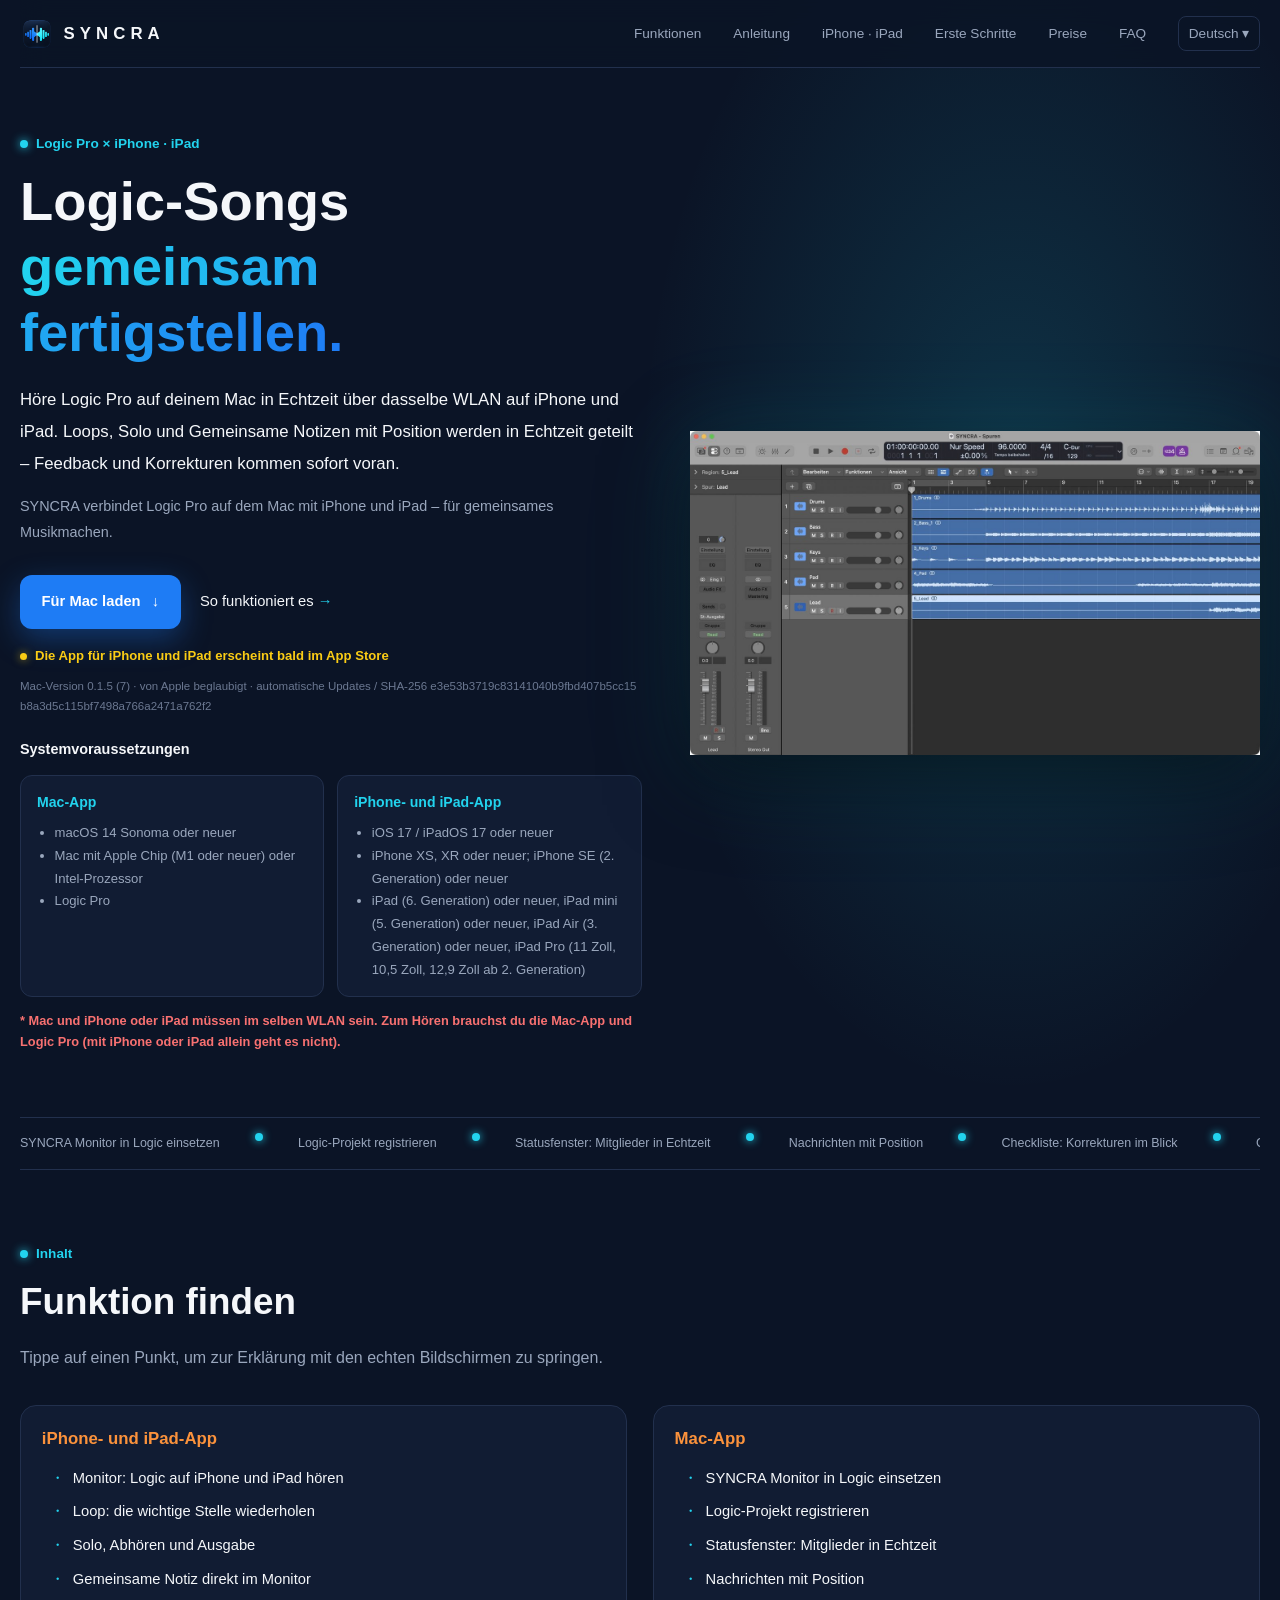
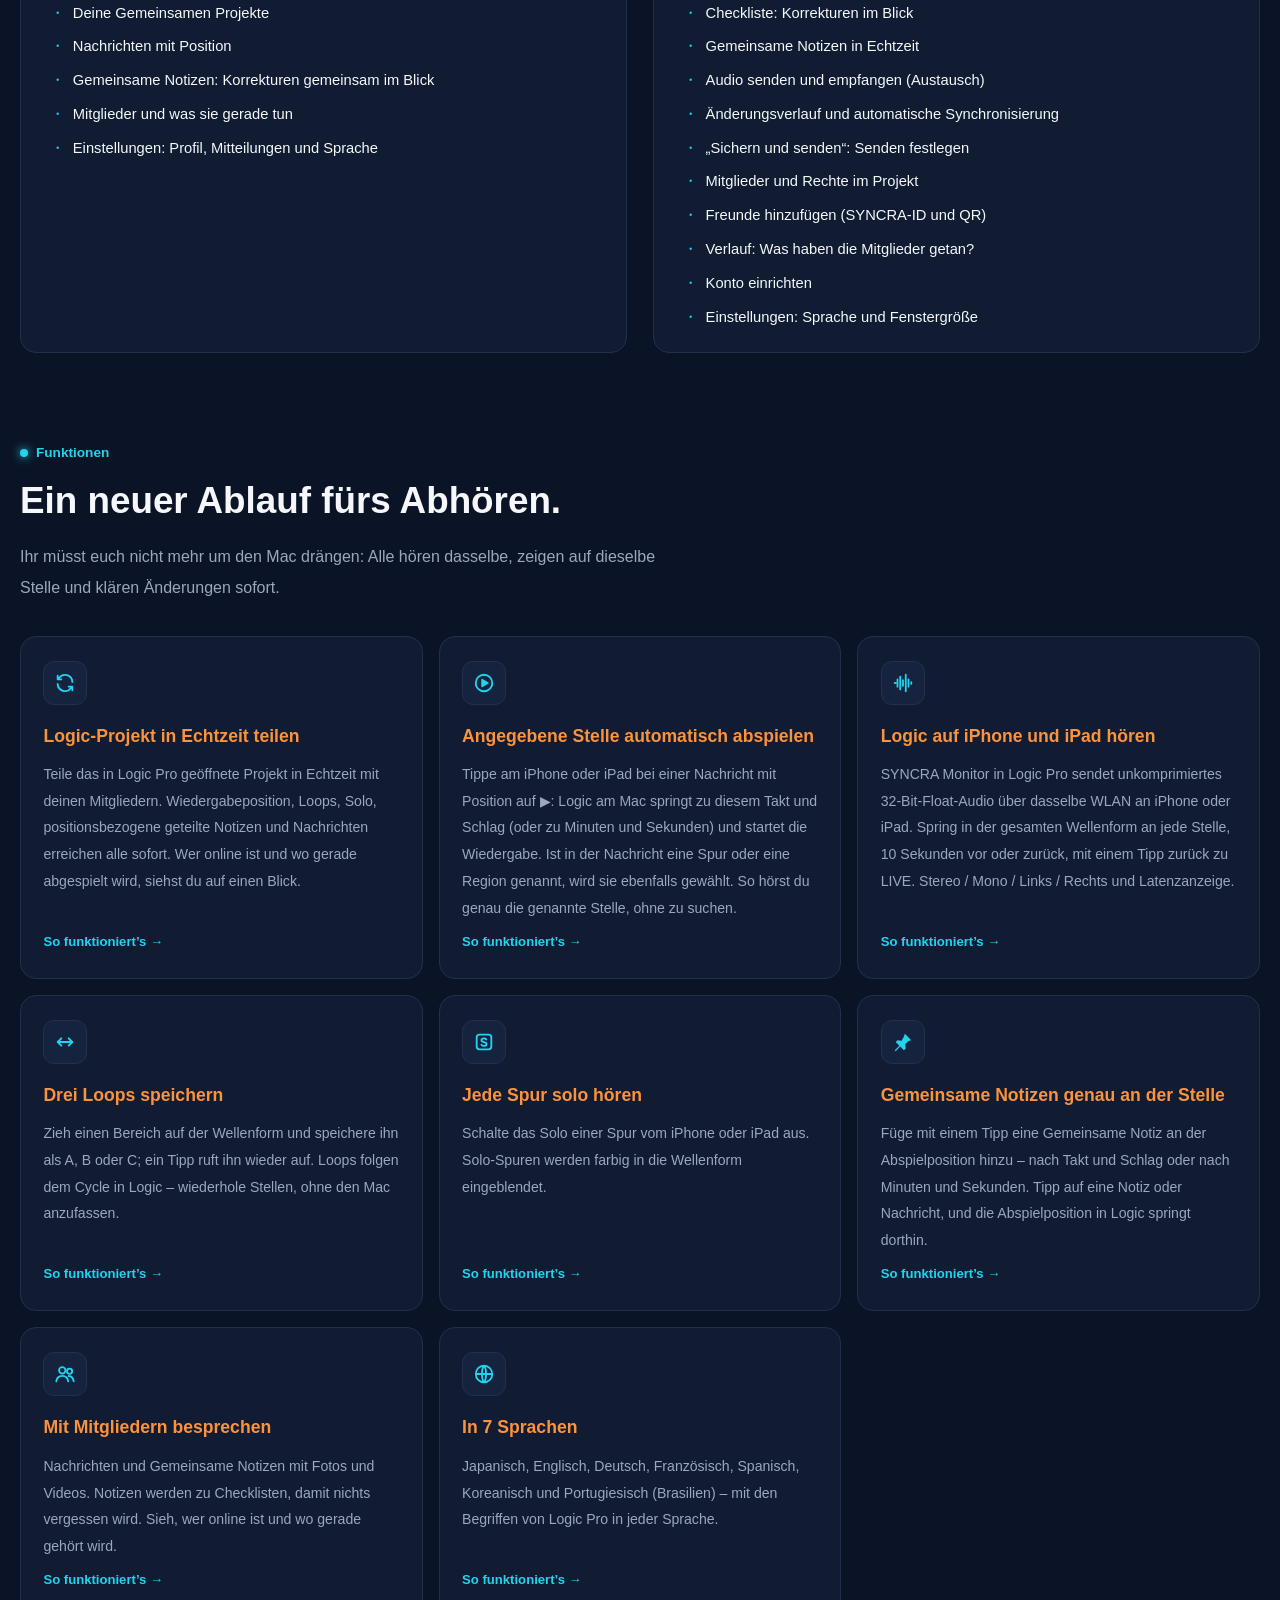
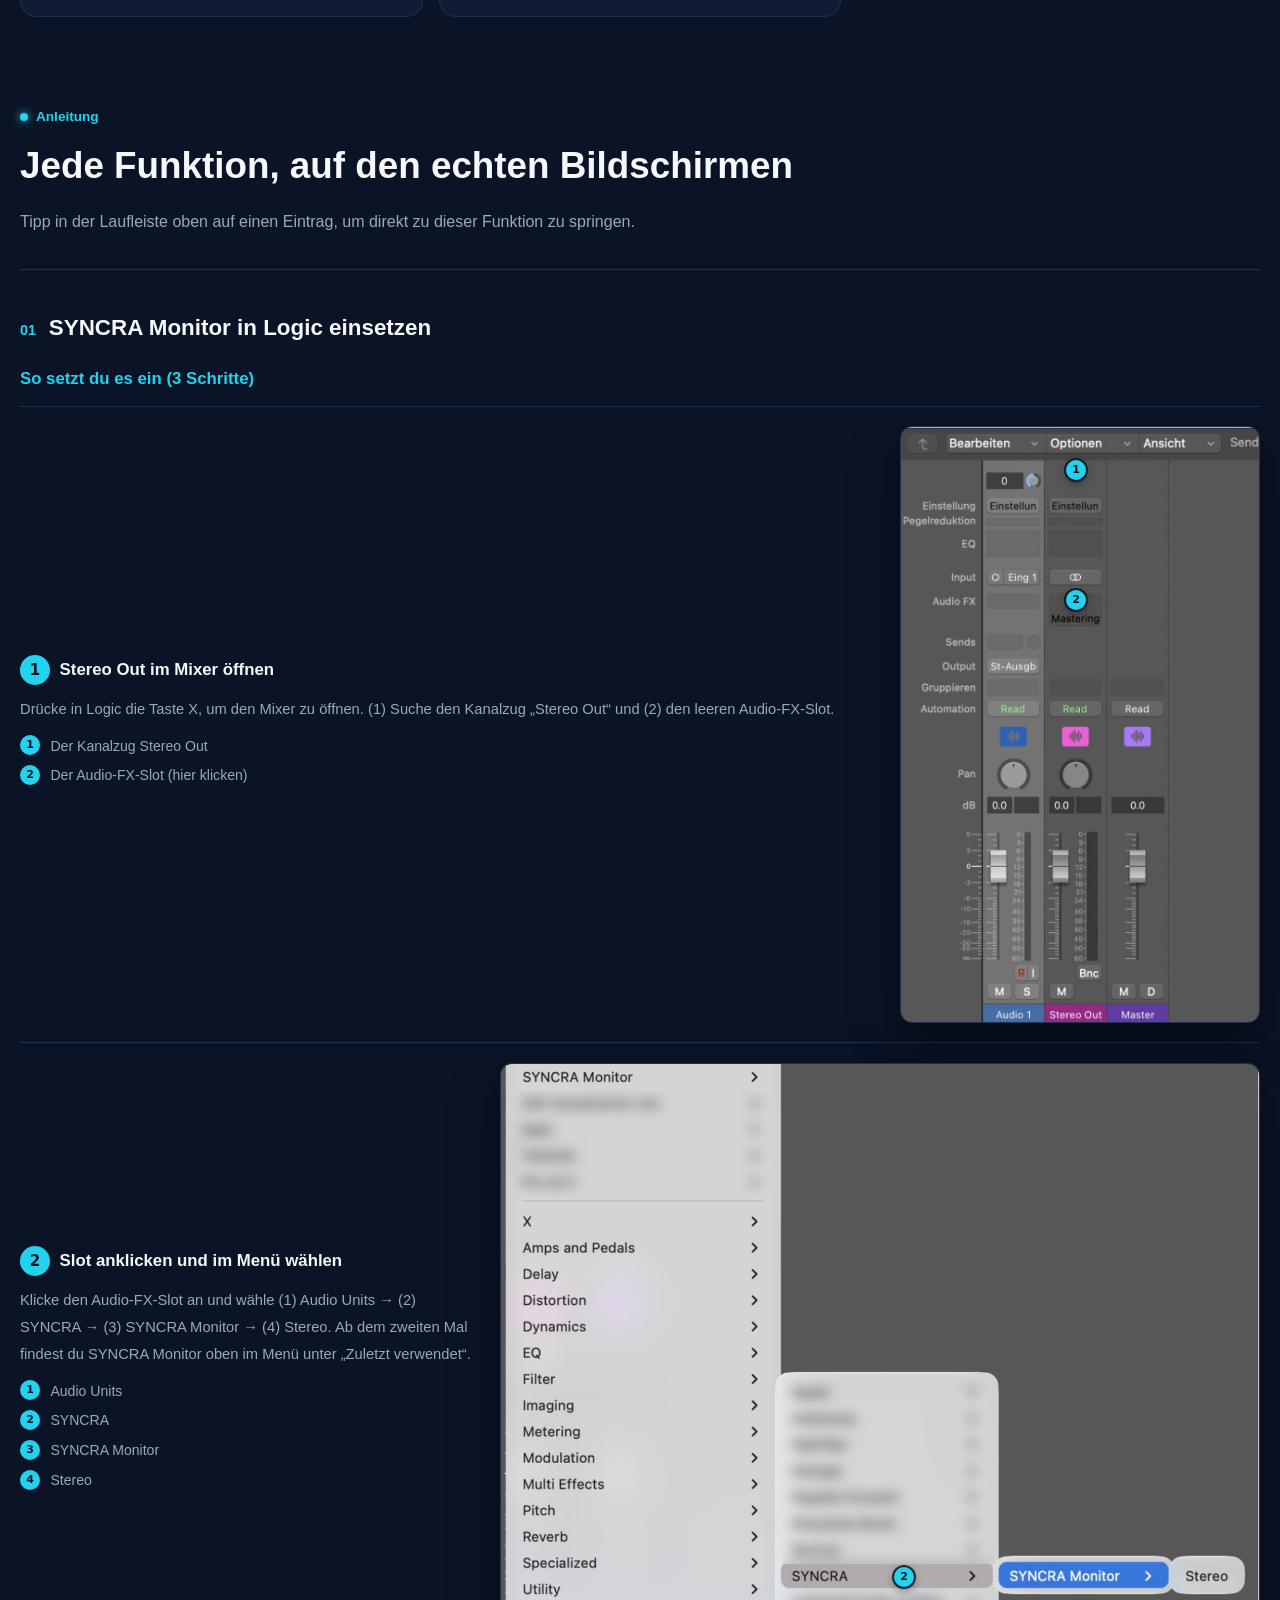
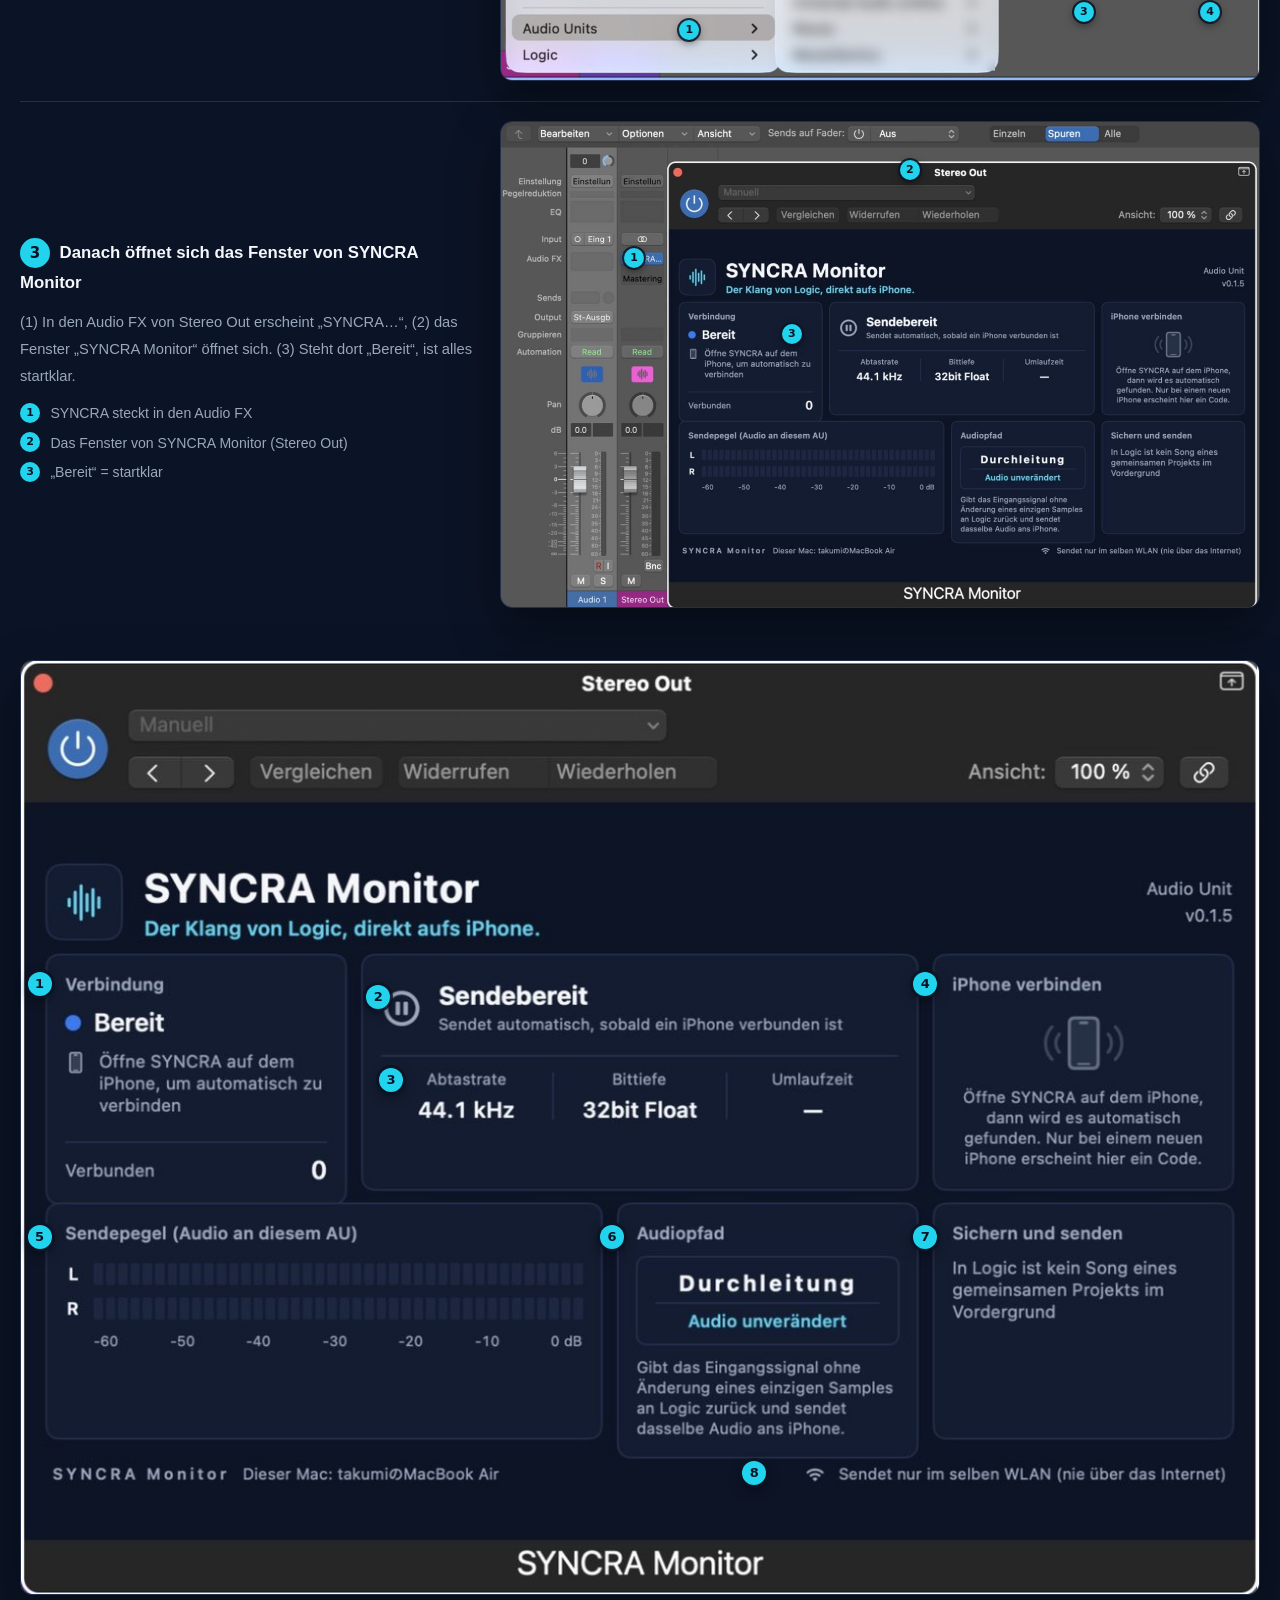
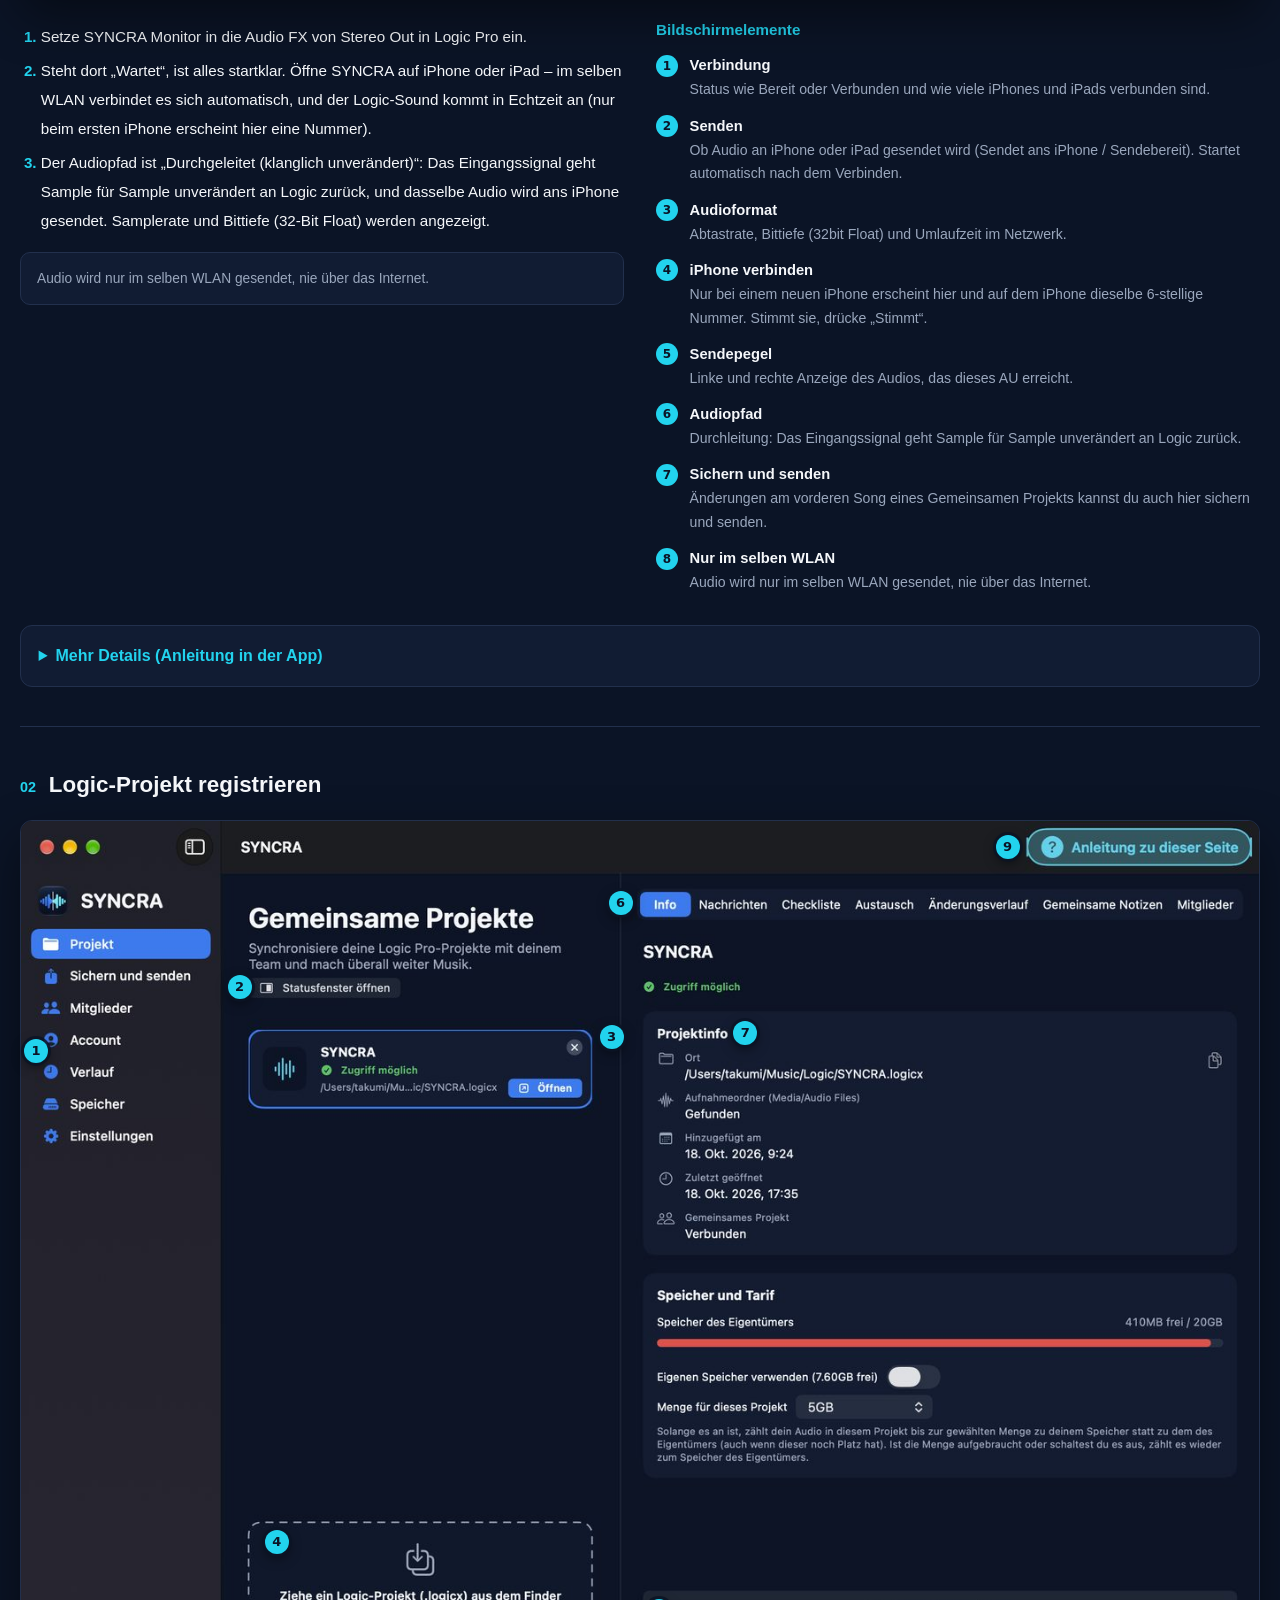
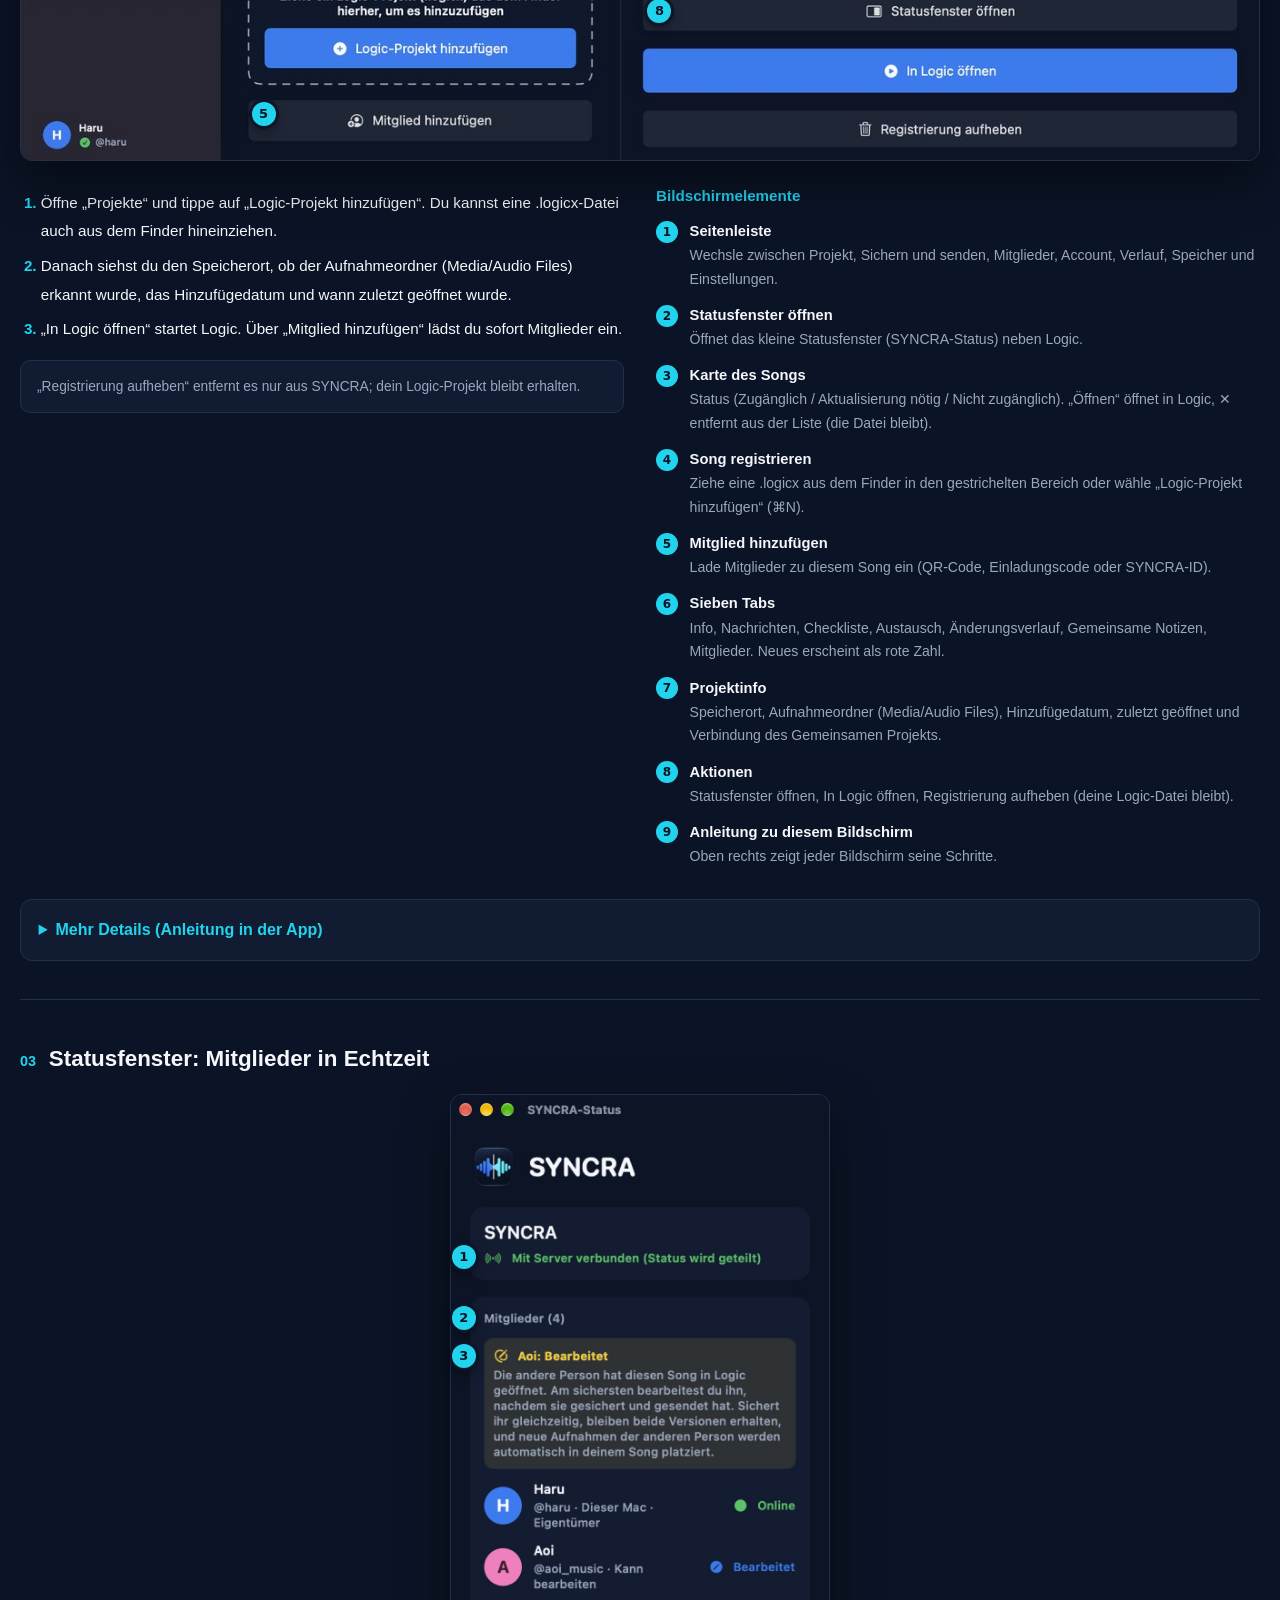
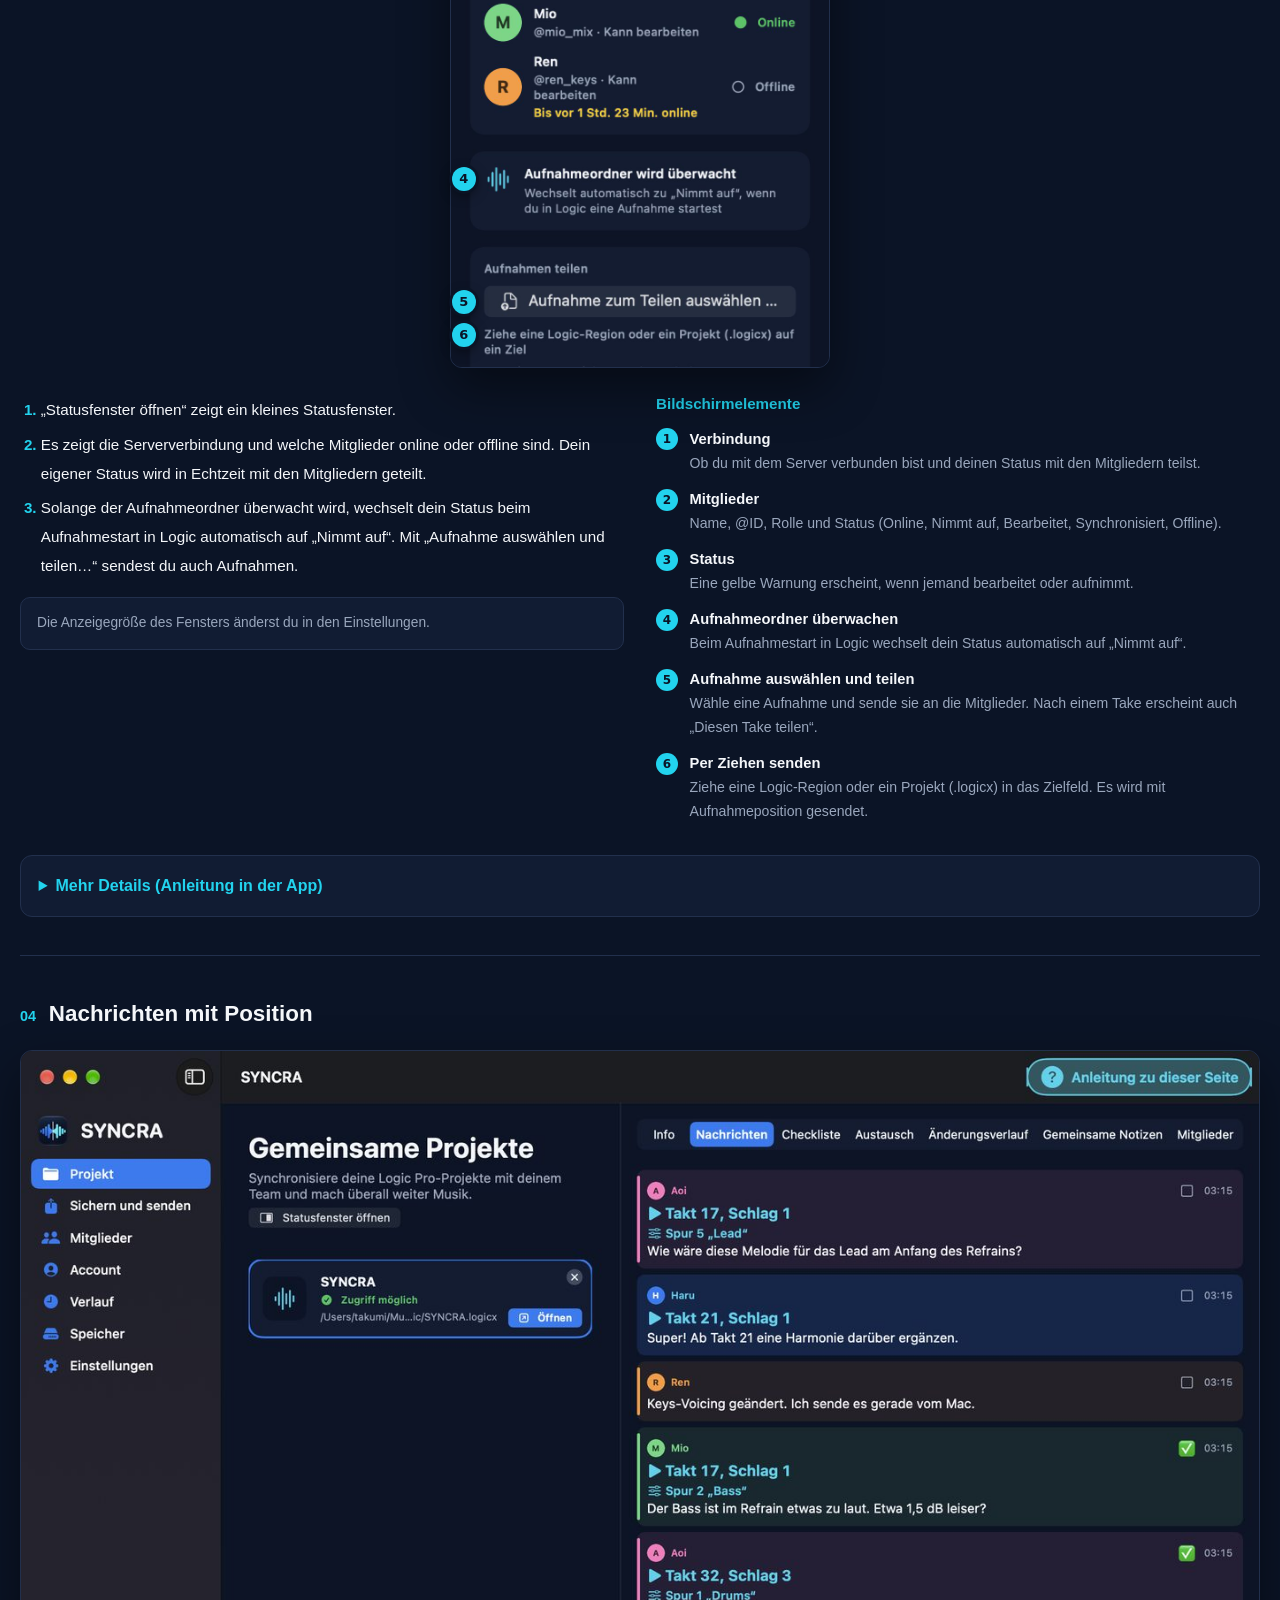
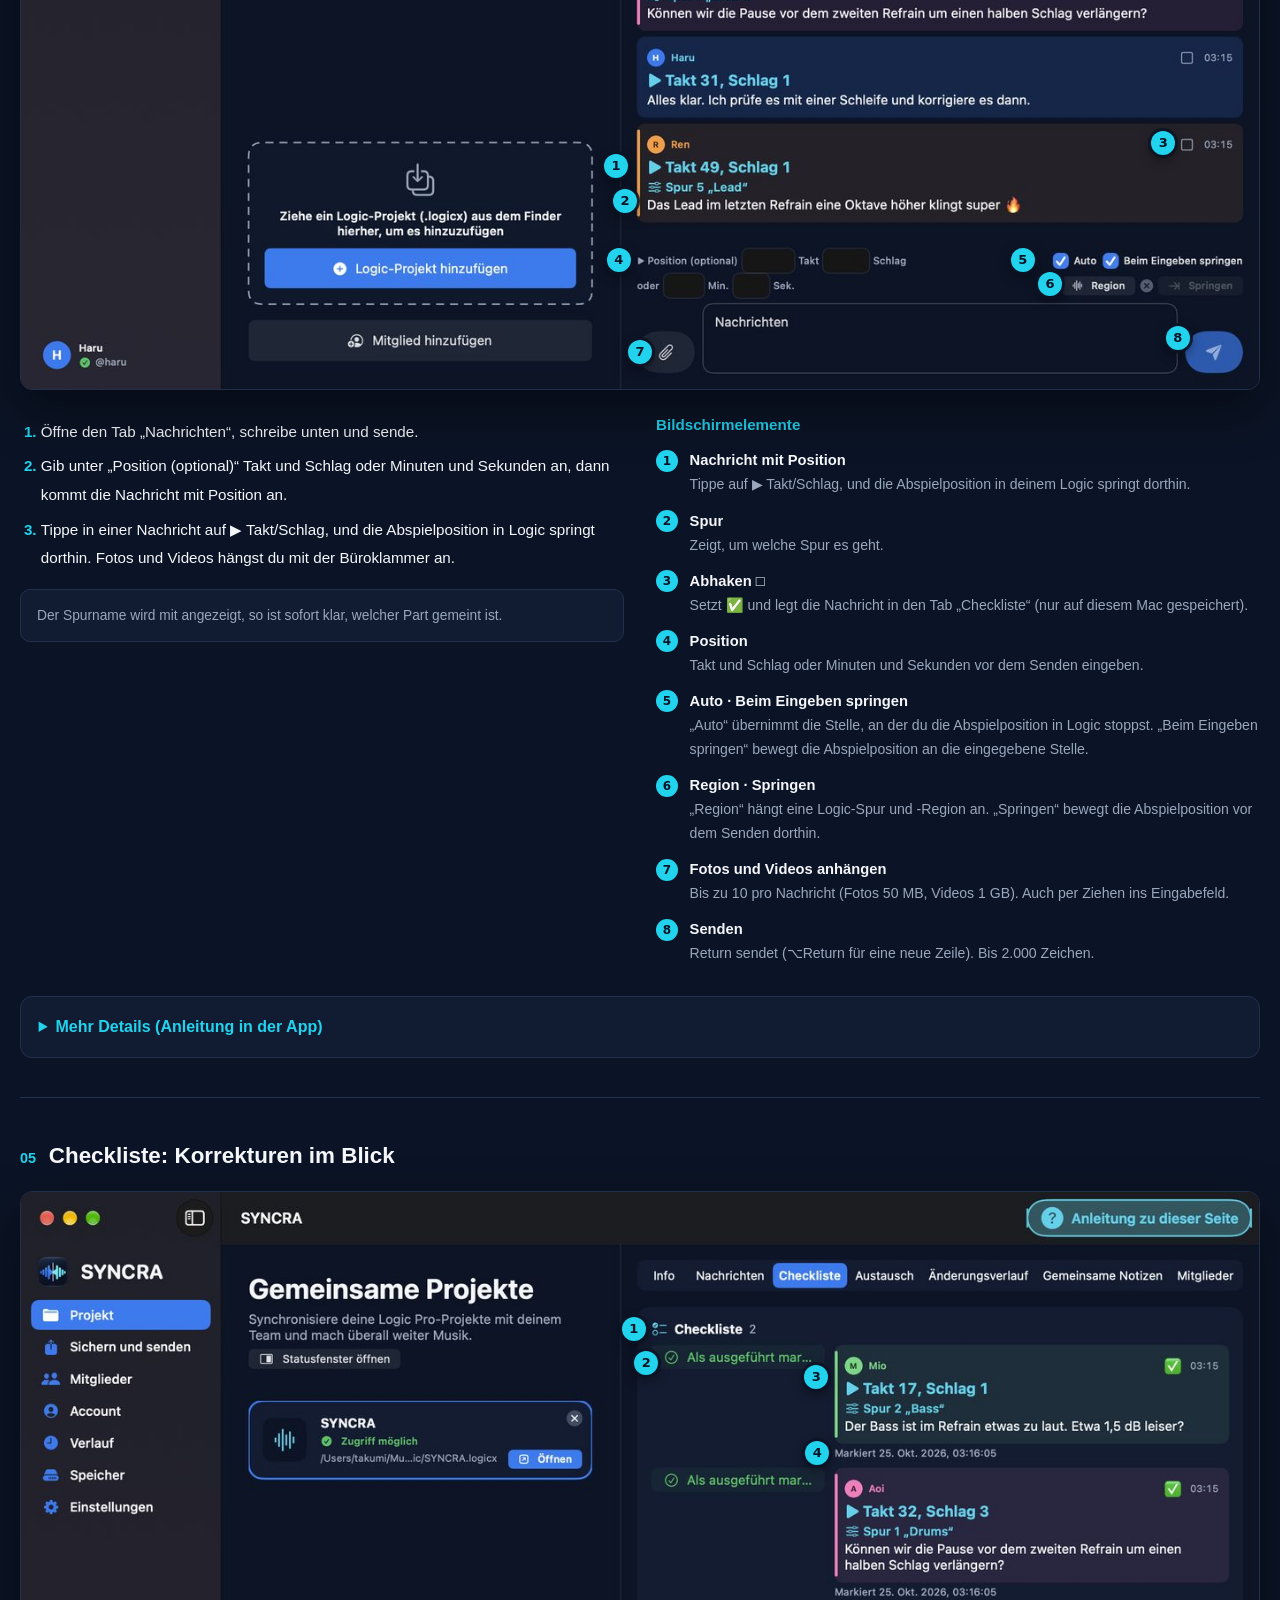
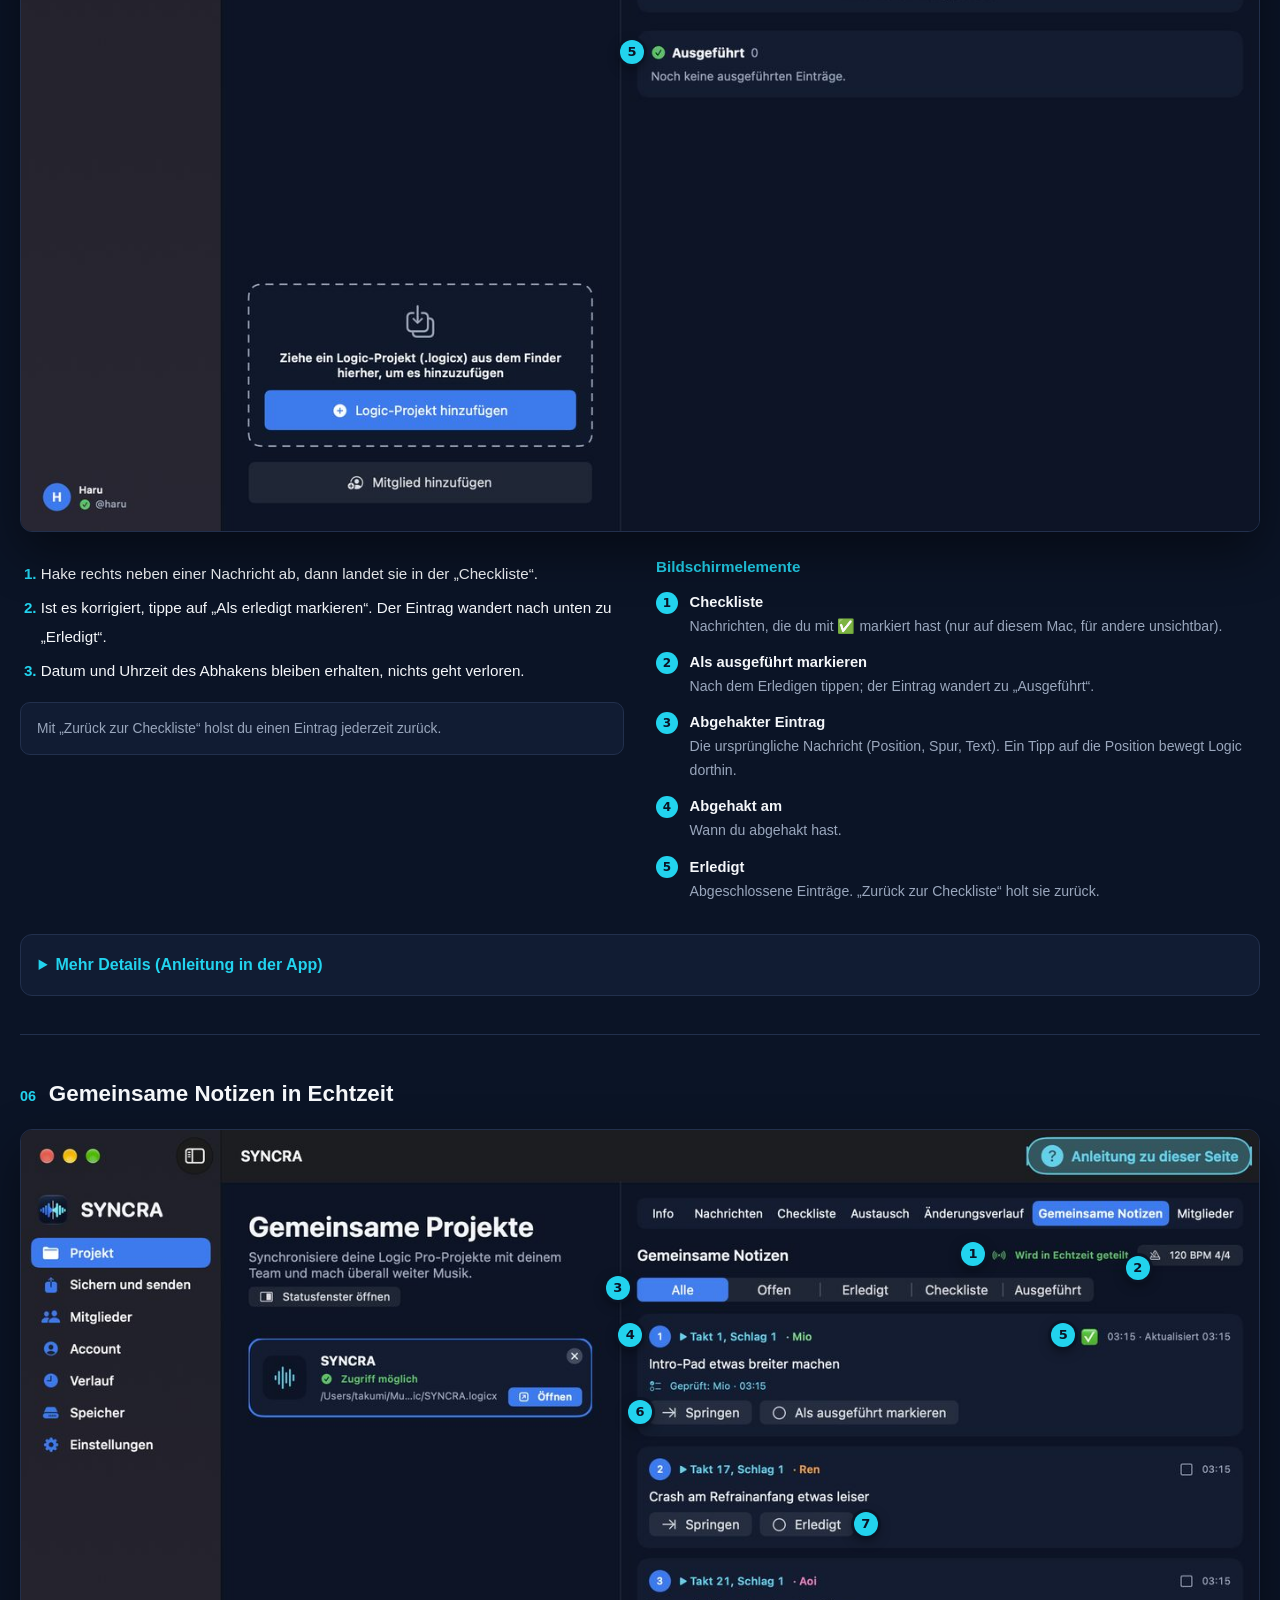
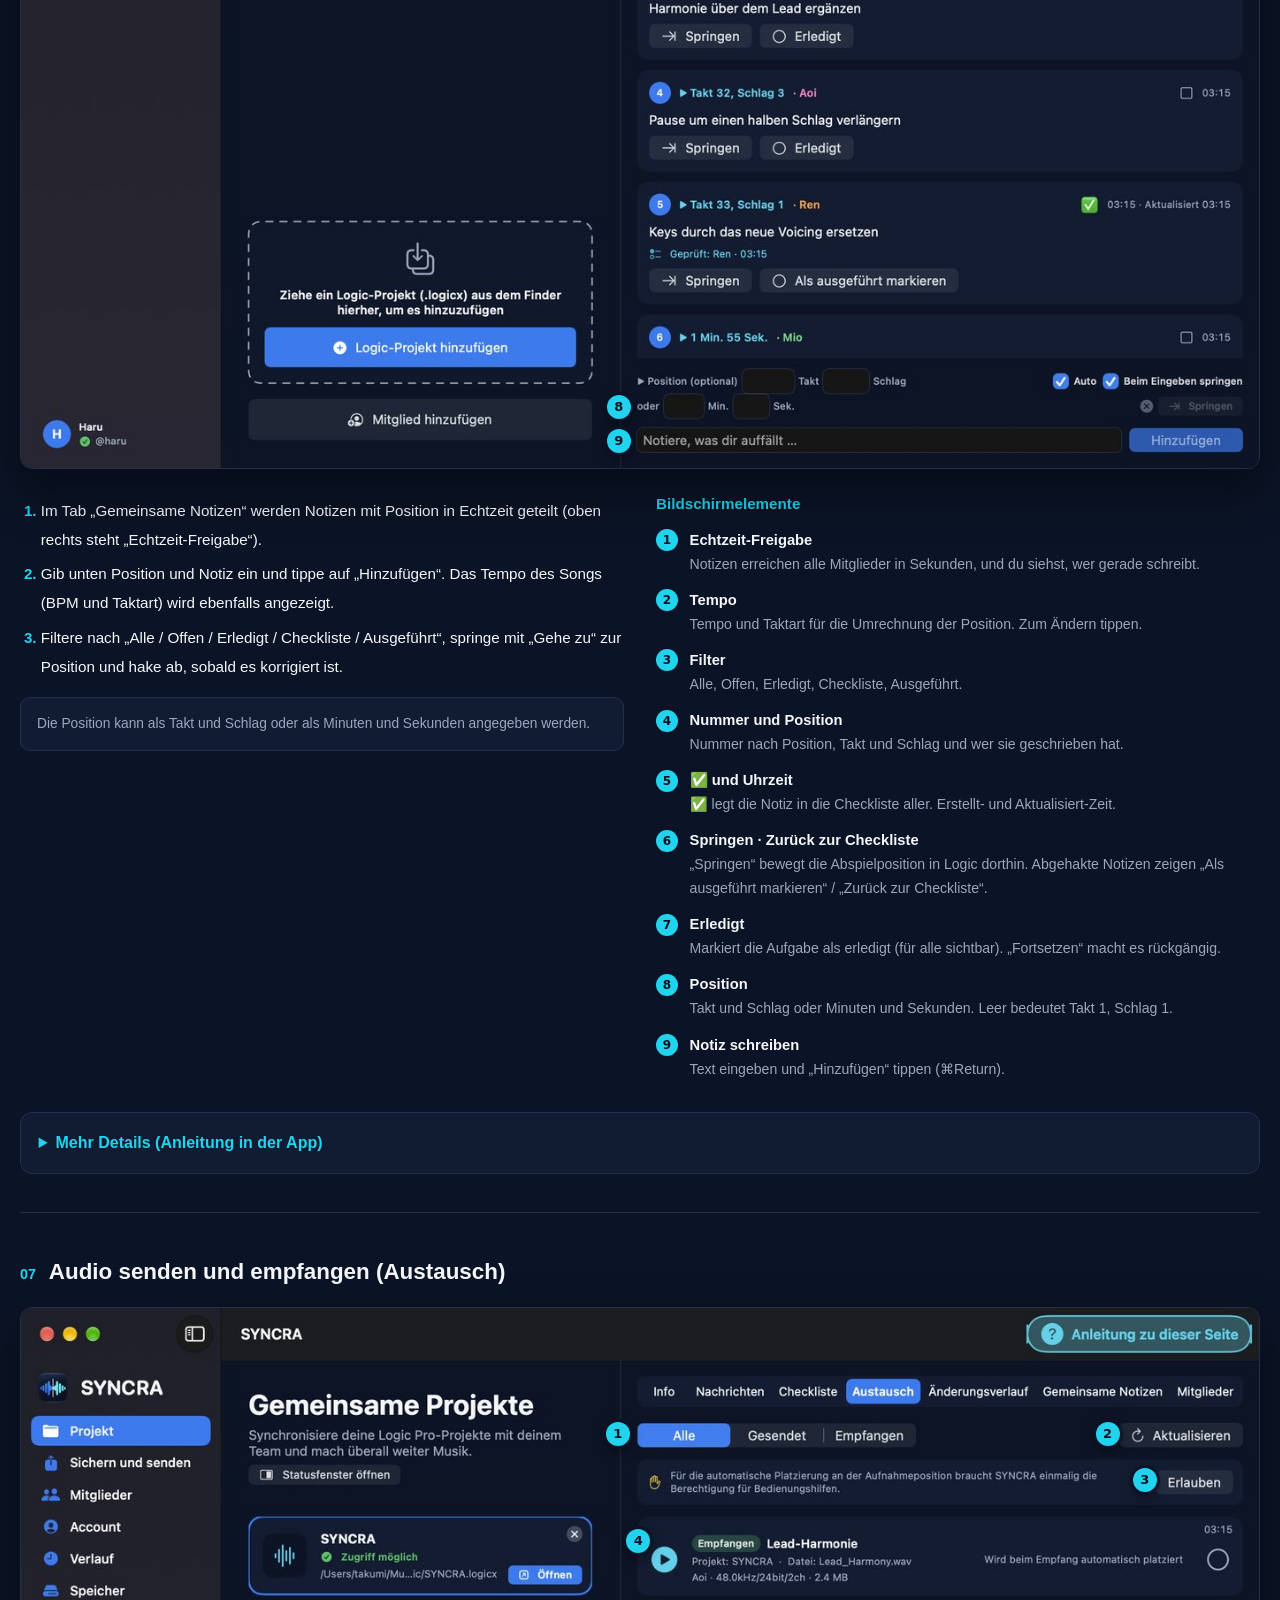
==== commit ba5cec75: "番号の丸が字に重ならないように・de の画面を du の文で撮り直し Co-Authored-By: Claude Opus 5.5 <noreply@anthropic.com> Claude-Se" ====
--- a/de/index.html
+++ b/de/index.html
@@ -5,7 +5,7 @@
 <div class="shots rv in"><img src="../img/m_logic_de.jpg" width="1400" height="796" alt="" class="on"><img src="../img/m_monitor_de.jpg" width="1263" height="952" alt="" class="" loading=lazy><img src="../img/m_messages_de.jpg" width="1400" height="1061" alt="" class="" loading=lazy><img src="../img/m_notes_de.jpg" width="1400" height="1061" alt="" class="" loading=lazy><img src="../img/m_members_de.jpg" width="1400" height="1061" alt="" class="" loading=lazy><img src="../img/m_history_de.jpg" width="1400" height="1061" alt="" class="" loading=lazy><img src="../img/m_info_de.jpg" width="1400" height="1061" alt="" class="" loading=lazy></div></section>
 <div class="strip"><div class="t"><a href="#u1">SYNCRA Monitor in Logic einsetzen</a><i></i><a href="#u2">Logic-Projekt registrieren</a><i></i><a href="#u3">Statusfenster: Mitglieder in Echtzeit</a><i></i><a href="#u4">Nachrichten mit Position</a><i></i><a href="#u5">Checkliste: Korrekturen im Blick</a><i></i><a href="#u6">Gemeinsame Notizen in Echtzeit</a><i></i><a href="#u7">Audio senden und empfangen (Austausch)</a><i></i><a href="#u8">Änderungsverlauf und automatische Synchronisierung</a><i></i><a href="#u9">„Sichern und senden“: Senden festlegen</a><i></i><a href="#u10">Mitglieder und Rechte im Projekt</a><i></i><a href="#u11">Freunde hinzufügen (SYNCRA-ID und QR)</a><i></i><a href="#u12">Verlauf: Was haben die Mitglieder getan?</a><i></i><a href="#u13">Konto einrichten</a><i></i><a href="#u14">Einstellungen: Sprache und Fenstergröße</a><i></i><a href="#u1">SYNCRA Monitor in Logic einsetzen</a><i></i><a href="#u2">Logic-Projekt registrieren</a><i></i><a href="#u3">Statusfenster: Mitglieder in Echtzeit</a><i></i><a href="#u4">Nachrichten mit Position</a><i></i><a href="#u5">Checkliste: Korrekturen im Blick</a><i></i><a href="#u6">Gemeinsame Notizen in Echtzeit</a><i></i><a href="#u7">Audio senden und empfangen (Austausch)</a><i></i><a href="#u8">Änderungsverlauf und automatische Synchronisierung</a><i></i><a href="#u9">„Sichern und senden“: Senden festlegen</a><i></i><a href="#u10">Mitglieder und Rechte im Projekt</a><i></i><a href="#u11">Freunde hinzufügen (SYNCRA-ID und QR)</a><i></i><a href="#u12">Verlauf: Was haben die Mitglieder getan?</a><i></i><a href="#u13">Konto einrichten</a><i></i><a href="#u14">Einstellungen: Sprache und Fenstergröße</a><i></i></div></div>
 <section class="sec ftoc" id="toc"><p class="kicker rv">Inhalt</p><h2 class="rv">Funktion finden</h2><p class="desc rv">Tippe auf einen Punkt, um zur Erklärung mit den echten Bildschirmen zu springen.</p><div class="cols"><div class="col rv"><h3>iPhone- und iPad-App</h3><ul><li><a class="ft" href="#i1"><span>Monitor: Logic auf iPhone und iPad hören</span></a></li><li><a class="ft" href="#i2"><span>Loop: die wichtige Stelle wiederholen</span></a></li><li><a class="ft" href="#i3"><span>Solo, Abhören und Ausgabe</span></a></li><li><a class="ft" href="#i4"><span>Gemeinsame Notiz direkt im Monitor</span></a></li><li><a class="ft" href="#i5"><span>Deine Gemeinsamen Projekte</span></a></li><li><a class="ft" href="#i6"><span>Nachrichten mit Position</span></a></li><li><a class="ft" href="#i7"><span>Gemeinsame Notizen: Korrekturen gemeinsam im Blick</span></a></li><li><a class="ft" href="#i8"><span>Mitglieder und was sie gerade tun</span></a></li><li><a class="ft" href="#i9"><span>Einstellungen: Profil, Mitteilungen und Sprache</span></a></li></ul></div><div class="col rv"><h3>Mac-App</h3><ul><li><a class="ft" href="#u1"><span>SYNCRA Monitor in Logic einsetzen</span></a></li><li><a class="ft" href="#u2"><span>Logic-Projekt registrieren</span></a></li><li><a class="ft" href="#u3"><span>Statusfenster: Mitglieder in Echtzeit</span></a></li><li><a class="ft" href="#u4"><span>Nachrichten mit Position</span></a></li><li><a class="ft" href="#u5"><span>Checkliste: Korrekturen im Blick</span></a></li><li><a class="ft" href="#u6"><span>Gemeinsame Notizen in Echtzeit</span></a></li><li><a class="ft" href="#u7"><span>Audio senden und empfangen (Austausch)</span></a></li><li><a class="ft" href="#u8"><span>Änderungsverlauf und automatische Synchronisierung</span></a></li><li><a class="ft" href="#u9"><span>„Sichern und senden“: Senden festlegen</span></a></li><li><a class="ft" href="#u10"><span>Mitglieder und Rechte im Projekt</span></a></li><li><a class="ft" href="#u11"><span>Freunde hinzufügen (SYNCRA-ID und QR)</span></a></li><li><a class="ft" href="#u12"><span>Verlauf: Was haben die Mitglieder getan?</span></a></li><li><a class="ft" href="#u13"><span>Konto einrichten</span></a></li><li><a class="ft" href="#u14"><span>Einstellungen: Sprache und Fenstergröße</span></a></li></ul></div></div></section><section class="sec" id="features"><p class="kicker rv">Funktionen</p><h2 class="rv">Ein neuer Ablauf fürs Abhören.</h2><p class="desc rv">Ihr müsst euch nicht mehr um den Mac drängen: Alle hören dasselbe, zeigen auf dieselbe Stelle und klären Änderungen sofort.</p><div class="cards"><a class="fc rv" href="#u8"><div class="ic"><svg viewBox="0 0 24 24" fill="none" stroke="currentColor" stroke-width="2" stroke-linecap="round" stroke-linejoin="round"><path d="M20 11a8 8 0 0 0-14.5-4.5L4 8M4 4v4h4M4 13a8 8 0 0 0 14.5 4.5L20 16M20 20v-4h-4"/></svg></div><h3>Logic-Projekt in Echtzeit teilen</h3><p>Teile das in Logic Pro geöffnete Projekt in Echtzeit mit deinen Mitgliedern. Wiedergabeposition, Loops, Solo, positionsbezogene geteilte Notizen und Nachrichten erreichen alle sofort. Wer online ist und wo gerade abgespielt wird, siehst du auf einen Blick.</p><span class="go">So funktioniert’s →</span></a><a class="fc rv" href="#i6"><div class="ic"><svg viewBox="0 0 24 24" fill="none" stroke="currentColor" stroke-width="2" stroke-linejoin="round"><circle cx="12" cy="12" r="9"/><path d="M10 8.5v7l6-3.5z" fill="currentColor"/></svg></div><h3>Angegebene Stelle automatisch abspielen</h3><p>Tippe am iPhone oder iPad bei einer Nachricht mit Position auf ▶: Logic am Mac springt zu diesem Takt und Schlag (oder zu Minuten und Sekunden) und startet die Wiedergabe. Ist in der Nachricht eine Spur oder eine Region genannt, wird sie ebenfalls gewählt. So hörst du genau die genannte Stelle, ohne zu suchen.</p><span class="go">So funktioniert’s →</span></a><a class="fc rv" href="#i1"><div class="ic"><svg viewBox="0 0 24 24" fill="none" stroke="currentColor" stroke-width="2" stroke-linecap="round"><path d="M3 12h1M6 8v8M9 5v14M12 9v6M15 3v18M18 8v8M21 11v2"/></svg></div><h3>Logic auf iPhone und iPad hören</h3><p>SYNCRA Monitor in Logic Pro sendet unkomprimiertes 32-Bit-Float-Audio über dasselbe WLAN an iPhone oder iPad. Spring in der gesamten Wellenform an jede Stelle, 10 Sekunden vor oder zurück, mit einem Tipp zurück zu LIVE. Stereo / Mono / Links / Rechts und Latenzanzeige.</p><span class="go">So funktioniert’s →</span></a><a class="fc rv" href="#i2"><div class="ic"><svg viewBox="0 0 24 24" fill="none" stroke="currentColor" stroke-width="2" stroke-linecap="round" stroke-linejoin="round"><path d="M4 12h16M8 8l-4 4 4 4M16 8l4 4-4 4"/></svg></div><h3>Drei Loops speichern</h3><p>Zieh einen Bereich auf der Wellenform und speichere ihn als A, B oder C; ein Tipp ruft ihn wieder auf. Loops folgen dem Cycle in Logic – wiederhole Stellen, ohne den Mac anzufassen.</p><span class="go">So funktioniert’s →</span></a><a class="fc rv" href="#i3"><div class="ic"><svg viewBox="0 0 24 24" fill="none" stroke="currentColor" stroke-width="2"><rect x="4" y="4" width="16" height="16" rx="3"/><path d="M14.5 9.2c-.6-.8-1.5-1.2-2.5-1.2-1.7 0-2.8.9-2.8 2.1 0 2.8 5.6 1.4 5.6 4.1 0 1.3-1.2 2.1-2.8 2.1-1.2 0-2.2-.5-2.8-1.4" stroke-linecap="round"/></svg></div><h3>Jede Spur solo hören</h3><p>Schalte das Solo einer Spur vom iPhone oder iPad aus. Solo-Spuren werden farbig in die Wellenform eingeblendet.</p><span class="go">So funktioniert’s →</span></a><a class="fc rv" href="#i4"><div class="ic"><svg viewBox="0 0 24 24" fill="currentColor"><path d="M14 3l7 7-3 1-3.5 3.5.5 4.5-2 2-4-4-5 5-1-1 5-5-4-4 2-2 4.5.5L13 6z"/></svg></div><h3>Gemeinsame Notizen genau an der Stelle</h3><p>Füge mit einem Tipp eine Gemeinsame Notiz an der Abspielposition hinzu – nach Takt und Schlag oder nach Minuten und Sekunden. Tipp auf eine Notiz oder Nachricht, und die Abspielposition in Logic springt dorthin.</p><span class="go">So funktioniert’s →</span></a><a class="fc rv" href="#u4"><div class="ic"><svg viewBox="0 0 24 24" fill="none" stroke="currentColor" stroke-width="2" stroke-linecap="round"><circle cx="9" cy="8" r="3.5"/><path d="M2.5 20c.5-3.5 3-6 6.5-6s6 2.5 6.5 6"/><circle cx="17" cy="9" r="2.8"/><path d="M16 14.2c3 .2 5 2.4 5.5 5.8"/></svg></div><h3>Mit Mitgliedern besprechen</h3><p>Nachrichten und Gemeinsame Notizen mit Fotos und Videos. Notizen werden zu Checklisten, damit nichts vergessen wird. Sieh, wer online ist und wo gerade gehört wird.</p><span class="go">So funktioniert’s →</span></a><a class="fc rv" href="#u14"><div class="ic"><svg viewBox="0 0 24 24" fill="none" stroke="currentColor" stroke-width="2"><circle cx="12" cy="12" r="9"/><path d="M3 12h18M12 3c3 3.5 3 14.5 0 18M12 3c-3 3.5-3 14.5 0 18"/></svg></div><h3>In 7 Sprachen</h3><p>Japanisch, Englisch, Deutsch, Französisch, Spanisch, Koreanisch und Portugiesisch (Brasilien) – mit den Begriffen von Logic Pro in jeder Sprache.</p><span class="go">So funktioniert’s →</span></a></div></section>
-<section class="sec" id="usage"><p class="kicker rv">Anleitung</p><h2 class="rv">Jede Funktion, auf den echten Bildschirmen</h2><p class="desc rv">Tipp in der Laufleiste oben auf einen Eintrag, um direkt zu dieser Funktion zu springen.</p><article class="use rv" id="u1"><div class="uh"><span class="un">01</span><h3>SYNCRA Monitor in Logic einsetzen</h3></div><div class="ins"><h4>So setzt du es ein (3 Schritte)</h4><div class="is tall"><div class="it"><span class="sn">1</span><h5>Stereo Out im Mixer öffnen</h5><p>Drücke in Logic die Taste X, um den Mixer zu öffnen. (1) Suche den Kanalzug „Stereo Out“ und (2) den leeren Audio-FX-Slot.</p><ol class="pl"><li>Der Kanalzug Stereo Out</li><li>Der Audio-FX-Slot (hier klicken)</li></ol></div><figure class="ann"><img src="../img/ins1_de.jpg" width="771" height="1282" alt="" loading="lazy"><span class="pin" style="left:48.90%;top:7.33%">1</span><span class="pin" style="left:48.90%;top:29.10%">2</span></figure></div><div class="is"><div class="it"><span class="sn">2</span><h5>Slot anklicken und im Menü wählen</h5><p>Klicke den Audio-FX-Slot an und wähle (1) Audio Units → (2) SYNCRA → (3) SYNCRA Monitor → (4) Stereo. Ab dem zweiten Mal findest du SYNCRA Monitor oben im Menü unter „Zuletzt verwendet“.</p><ol class="pl"><li>Audio Units</li><li>SYNCRA</li><li>SYNCRA Monitor</li><li>Stereo</li></ol></div><figure class="ann"><img src="../img/ins2_de.jpg" width="1204" height="980" alt="" loading="lazy"><span class="pin" style="left:24.92%;top:91.63%">1</span><span class="pin" style="left:53.16%;top:83.06%">2</span><span class="pin" style="left:76.83%;top:88.78%">3</span><span class="pin" style="left:93.44%;top:88.78%">4</span></figure></div><div class="is"><div class="it"><span class="sn">3</span><h5>Danach öffnet sich das Fenster von SYNCRA Monitor</h5><p>(1) In den Audio FX von Stereo Out erscheint „SYNCRA…“, (2) das Fenster „SYNCRA Monitor“ öffnet sich. (3) Steht dort „Bereit“, ist alles startklar.</p><ol class="pl"><li>SYNCRA steckt in den Audio FX</li><li>Das Fenster von SYNCRA Monitor (Stereo Out)</li><li>„Bereit“ = startklar</li></ol></div><figure class="ann"><img src="../img/ins3_de.jpg" width="1372" height="879" alt="" loading="lazy"><span class="pin" style="left:17.64%;top:28.10%">1</span><span class="pin" style="left:53.94%;top:10.13%">2</span><span class="pin" style="left:38.41%;top:43.69%">3</span></figure></div></div><div class="annw"><figure class="ann"><img src="../img/m_monitor_de.jpg" width="1263" height="952" alt="" loading="lazy"><span class="pin" style="left:1.58%;top:34.66%">1</span><span class="pin" style="left:28.90%;top:36.03%">2</span><span class="pin" style="left:29.93%;top:44.96%">3</span><span class="pin" style="left:73.00%;top:34.66%">4</span><span class="pin" style="left:1.58%;top:61.76%">5</span><span class="pin" style="left:47.74%;top:61.76%">6</span><span class="pin" style="left:73.00%;top:61.76%">7</span><span class="pin" style="left:59.22%;top:86.97%">8</span></figure></div><div class="ucols"><div><ol class="steps"><li>Setze SYNCRA Monitor in die Audio FX von Stereo Out in Logic Pro ein.</li><li>Steht dort „Wartet“, ist alles startklar. Öffne SYNCRA auf iPhone oder iPad – im selben WLAN verbindet es sich automatisch, und der Logic-Sound kommt in Echtzeit an (nur beim ersten iPhone erscheint hier eine Nummer).</li><li>Der Audiopfad ist „Durchgeleitet (klanglich unverändert)“: Das Eingangssignal geht Sample für Sample unverändert an Logic zurück, und dasselbe Audio wird ans iPhone gesendet. Samplerate und Bittiefe (32-Bit Float) werden angezeigt.</li></ol><p class="tip">Audio wird nur im selben WLAN gesendet, nie über das Internet.</p></div><div class="legend"><h4>Bildschirmelemente</h4><ol><li><b>Verbindung</b>Status wie Bereit oder Verbunden und wie viele iPhones und iPads verbunden sind.</li><li><b>Senden</b>Ob Audio an iPhone oder iPad gesendet wird (Sendet ans iPhone / Sendebereit). Startet automatisch nach dem Verbinden.</li><li><b>Audioformat</b>Abtastrate, Bittiefe (32bit Float) und Umlaufzeit im Netzwerk.</li><li><b>iPhone verbinden</b>Nur bei einem neuen iPhone erscheint hier und auf dem iPhone dieselbe 6-stellige Nummer. Stimmt sie, drücke „Stimmt“.</li><li><b>Sendepegel</b>Linke und rechte Anzeige des Audios, das dieses AU erreicht.</li><li><b>Audiopfad</b>Durchleitung: Das Eingangssignal geht Sample für Sample unverändert an Logic zurück.</li><li><b>Sichern und senden</b>Änderungen am vorderen Song eines Gemeinsamen Projekts kannst du auch hier sichern und senden.</li><li><b>Nur im selben WLAN</b>Audio wird nur im selben WLAN gesendet, nie über das Internet.</li></ol></div></div><details class="more"><summary>Mehr Details (Anleitung in der App)</summary><div><h5>Mac vorbereiten</h5><ol><li>Lass SYNCRA gestartet.</li><li>Füge das Plug-in „SYNCRA Monitor“ in den Kanalzug von Stereo Out in Logic ein (wähle im Audio-FX-Slot unter „Audio Units“ den Eintrag „SYNCRA“).</li><li>Wenn macOS um die Berechtigung für „Lokales Netzwerk“ bittet, erlaube sie (es wird nichts ins Internet gesendet).</li></ol><p class="note">SYNCRA Monitor verändert das Audio in keiner Weise. Es gibt das eingehende Audio unverändert an Logic zurück.</p><h5>Mit dem iPhone verbinden</h5><ol><li>Öffne in SYNCRA auf dem iPhone den Tab „Monitor“. Ein Mac im selben Wi-Fi wird automatisch gefunden und verbunden.</li><li>Nur bei einem Mac, mit dem du zum ersten Mal verbindest, erscheint dieselbe 6-stellige Nummer auf dem iPhone und im Fenster von SYNCRA Monitor auf dem Mac. Sind sie gleich, klicke am Mac auf „Stimmt überein“. Sind sie verschieden, klicke auf „Stimmt nicht überein“.</li><li>Ab dem zweiten Mal wird automatisch ohne Nummer verbunden.</li></ol><h5>Was du am Mac-Bildschirm prüfen kannst</h5><ul><li>„Verbindung“: Zustand wie „Bereit“ oder „Verbunden“.</li><li>„Sendebereit“ / „Sendet ans iPhone“: ob gerade an das iPhone gesendet wird.</li><li>„iPhone verbinden“: das verbundene iPhone und die Taste „Trennen“.</li><li>„Sendepegel“: Pegelanzeigen links und rechts für das Audio, das dieses AU erreicht.</li></ul><p class="caution">Wiedergabe, Stopp, Sprung, Loop und das Exportieren der Gesamtwellenform vom iPhone aus setzen voraus, dass SYNCRA auf dem Mac läuft und „Bedienungshilfen“ erlaubt sind. Während die Wellenform exportiert wird, kommt Logic in den Vordergrund und wird gesteuert. Sei vorsichtig, wenn du am Mac gerade etwas anderes tust.</p></div></details></article><article class="use rv" id="u2"><div class="uh"><span class="un">02</span><h3>Logic-Projekt registrieren</h3></div><div class="annw"><figure class="ann"><img src="../img/m_info_de.jpg" width="1400" height="1061" alt="" loading="lazy"><span class="pin" style="left:1.57%;top:23.56%">1</span><span class="pin" style="left:18.00%;top:17.72%">2</span><span class="pin" style="left:47.71%;top:23.09%">3</span><span class="pin" style="left:20.71%;top:76.81%">4</span><span class="pin" style="left:19.64%;top:95.00%">5</span><span class="pin" style="left:49.29%;top:8.77%">6</span><span class="pin" style="left:50.86%;top:22.62%">7</span><span class="pin" style="left:51.57%;top:84.07%">8</span><span class="pin" style="left:80.21%;top:2.83%">9</span></figure></div><div class="ucols"><div><ol class="steps"><li>Öffne „Projekte“ und tippe auf „Logic-Projekt hinzufügen“. Du kannst eine .logicx-Datei auch aus dem Finder hineinziehen.</li><li>Danach siehst du den Speicherort, ob der Aufnahmeordner (Media/Audio Files) erkannt wurde, das Hinzufügedatum und wann zuletzt geöffnet wurde.</li><li>„In Logic öffnen“ startet Logic. Über „Mitglied hinzufügen“ lädst du sofort Mitglieder ein.</li></ol><p class="tip">„Registrierung aufheben“ entfernt es nur aus SYNCRA; dein Logic-Projekt bleibt erhalten.</p></div><div class="legend"><h4>Bildschirmelemente</h4><ol><li><b>Seitenleiste</b>Wechsle zwischen Projekt, Sichern und senden, Mitglieder, Account, Verlauf, Speicher und Einstellungen.</li><li><b>Statusfenster öffnen</b>Öffnet das kleine Statusfenster (SYNCRA-Status) neben Logic.</li><li><b>Karte des Songs</b>Status (Zugänglich / Aktualisierung nötig / Nicht zugänglich). „Öffnen“ öffnet in Logic, ✕ entfernt aus der Liste (die Datei bleibt).</li><li><b>Song registrieren</b>Ziehe eine .logicx aus dem Finder in den gestrichelten Bereich oder wähle „Logic-Projekt hinzufügen“ (⌘N).</li><li><b>Mitglied hinzufügen</b>Lade Mitglieder zu diesem Song ein (QR-Code, Einladungscode oder SYNCRA-ID).</li><li><b>Sieben Tabs</b>Info, Nachrichten, Checkliste, Austausch, Änderungsverlauf, Gemeinsame Notizen, Mitglieder. Neues erscheint als rote Zahl.</li><li><b>Projektinfo</b>Speicherort, Aufnahmeordner (Media/Audio Files), Hinzufügedatum, zuletzt geöffnet und Verbindung des Gemeinsamen Projekts.</li><li><b>Aktionen</b>Statusfenster öffnen, In Logic öffnen, Registrierung aufheben (deine Logic-Datei bleibt).</li><li><b>Anleitung zu diesem Bildschirm</b>Oben rechts zeigt jeder Bildschirm seine Schritte.</li></ol></div></div><details class="more"><summary>Mehr Details (Anleitung in der App)</summary><div><h5>So fügst du Projekte hinzu (2 Möglichkeiten)</h5><ol><li>Öffne links in der Liste „Projekt“.</li><li>Methode A: Ziehe eine .logicx-Datei aus dem Finder in den gestrichelten Rahmen auf dem Bildschirm (du kannst mehrere gleichzeitig ziehen).</li><li>Methode B: Klicke auf „Logic-Projekt hinzufügen“ (⌘N), wähle die Datei aus und klicke auf „Hinzufügen“.</li></ol><p class="note">Hinzugefügt wird nur der Speicherort der Datei. Die Logic-Datei selbst bleibt unverändert.</p><h5>Die Karten und ihre Bedienung</h5><ul><li>Es gibt drei Zustände. „Zugriff möglich“ bedeutet: alles in Ordnung. Bei „Aktualisierung nötig“ hat sich der Ort möglicherweise geändert. Bei „Kein Zugriff“ musst du den Ort erneut auswählen.</li><li>Mit „Öffnen“ unten rechts auf der Karte öffnest du den Song in Logic. Ein anderer Song, der gerade in Logic geöffnet ist, wird geschlossen. Gibt es nicht gesicherte Arbeit, fragt Logic nach.</li><li>Mit dem ✕ oben rechts auf der Karte entfernst du das Projekt aus der Liste auf diesem Mac. Die Logic-Datei, das gemeinsame Projekt auf dem Server und die Mitglieder bleiben bestehen.</li></ul><h5>Die 7 Tabs rechts</h5><ul><li>„Info“: Ort, Aufnahmeordner, Datum des Hinzufügens usw. prüfen sowie „In Logic öffnen“ und „Registrierung aufheben“.</li><li>„Nachrichten“, „Checkliste“, „Austausch“, „Änderungsverlauf“, „Gemeinsame Notizen“, „Mitglieder“: Diese werden auf den folgenden Seiten erklärt.</li><li>Auf den Tabs „Nachrichten“, „Austausch“, „Gemeinsame Notizen“ und „Mitglieder“ wird die Anzahl neuer Einträge als rote Zahl in einem Kreis angezeigt.</li></ul><h5>Wenn es nicht klappt</h5><ul><li>„Dieses Projekt wurde bereits hinzugefügt“: Derselbe Song kann nicht zweimal hinzugefügt werden.</li><li>„Wähle ein Logic Pro-Projekt (.logicx) aus“: Wähle die .logicx-Datei, nicht einen Ordner.</li><li>„Kein Zugriff“: Wähle den Ort auf dem Tab „Info“ mit „Ort erneut auswählen“ neu aus, dann ist das Problem behoben.</li></ul></div></details></article><article class="use rv tall" id="u3"><div class="uh"><span class="un">03</span><h3>Statusfenster: Mitglieder in Echtzeit</h3></div><div class="annw"><figure class="ann"><img src="../img/m_panel_de.jpg" width="832" height="1920" alt="" loading="lazy"><span class="pin" style="left:3.61%;top:18.70%">1</span><span class="pin" style="left:3.61%;top:25.57%">2</span><span class="pin" style="left:3.61%;top:29.95%">3</span><span class="pin" style="left:3.61%;top:78.33%">4</span><span class="pin" style="left:3.61%;top:92.40%">5</span><span class="pin" style="left:3.61%;top:96.25%">6</span></figure></div><div class="ucols"><div><ol class="steps"><li>„Statusfenster öffnen“ zeigt ein kleines Statusfenster.</li><li>Es zeigt die Serververbindung und welche Mitglieder online oder offline sind. Dein eigener Status wird in Echtzeit mit den Mitgliedern geteilt.</li><li>Solange der Aufnahmeordner überwacht wird, wechselt dein Status beim Aufnahmestart in Logic automatisch auf „Nimmt auf“. Mit „Aufnahme auswählen und teilen…“ sendest du auch Aufnahmen.</li></ol><p class="tip">Die Anzeigegröße des Fensters änderst du in den Einstellungen.</p></div><div class="legend"><h4>Bildschirmelemente</h4><ol><li><b>Verbindung</b>Ob du mit dem Server verbunden bist und deinen Status mit den Mitgliedern teilst.</li><li><b>Mitglieder</b>Name, @ID, Rolle und Status (Online, Nimmt auf, Bearbeitet, Synchronisiert, Offline).</li><li><b>Status</b>Eine gelbe Warnung erscheint, wenn jemand bearbeitet oder aufnimmt.</li><li><b>Aufnahmeordner überwachen</b>Beim Aufnahmestart in Logic wechselt dein Status automatisch auf „Nimmt auf“.</li><li><b>Aufnahme auswählen und teilen</b>Wähle eine Aufnahme und sende sie an die Mitglieder. Nach einem Take erscheint auch „Diesen Take teilen“.</li><li><b>Per Ziehen senden</b>Ziehe eine Logic-Region oder ein Projekt (.logicx) in das Zielfeld. Es wird mit Aufnahmeposition gesendet.</li></ol></div></div><details class="more"><summary>Mehr Details (Anleitung in der App)</summary><div><h5>Öffnen</h5><ol><li>Klicke auf dem Bildschirm „Projekt“ auf „Statusfenster öffnen“.</li><li>Du kannst es auch mit „Statusfenster öffnen“ auf dem Tab „Info“ oder mit der gleichen Schaltfläche unter „Einstellungen“ öffnen.</li><li>Das Fenster wird vor Logic angezeigt; Position und Größe werden gemerkt.</li></ol><h5>Was du sehen kannst</h5><ul><li>„Mitglieder“: Name, @ID, Rolle und Status („Online“, „Nimmt auf“, „Bearbeitet“, „Wird synchronisiert“, „Offline“). Bearbeitet oder nimmt die andere Person gerade auf, erscheint ein gelber Hinweis.</li><li>Überwachung des Aufnahmeordners: Status wie „Aufnahmeordner wird überwacht“ und „Aufnahme erkannt“.</li><li>„Nachrichten“: die letzten 5 Einträge und ein Eingabefeld.</li><li>„Empfangenes Audio“: das von Mitgliedern gesendete Audio und der Fortschritt. Ist der Song in Logic vorne, wird es automatisch an der Aufnahmeposition platziert.</li></ul><h5>Aufnahme teilen</h5><ol><li>Wenn eine Aufnahme beendet ist, erscheint „Diesen Take teilen“. Mit einem Klick darauf wird sie geteilt.</li><li>Mit „Aufnahme zum Teilen auswählen …“ kannst du auch eine andere Aufnahme zum Teilen auswählen.</li><li>Du kannst auch eine Logic-Region in das Zielfeld des Fensters ziehen (sie wird mit der Information zur Aufnahmeposition gesendet).</li><li>Ein unterbrochenes Senden kannst du mit „Fortsetzen“ fortsetzen.</li></ol><h5>Schalter für die automatische Synchronisierung (gesamtes Projekt)</h5><ul><li>„Automatisch senden, wenn du in Logic sicherst (⌘S)“</li><li>„Neuere Versionen von Mitgliedern automatisch empfangen“</li><li>„Nach Ende der Aufnahme sichern und senden“</li><li>„Nach jeder Änderung oder Aufnahme fragen, ob gesichert und gesendet werden soll“</li><li>„Auch den geöffneten Song als neuere Version neu öffnen“ (wartet, wenn es nicht gesicherte Arbeit gibt)</li></ul><p class="note">Alle Schalter sind standardmäßig eingeschaltet.</p></div></details></article><article class="use rv" id="u4"><div class="uh"><span class="un">04</span><h3>Nachrichten mit Position</h3></div><div class="annw"><figure class="ann"><img src="../img/m_messages_de.jpg" width="1400" height="1061" alt="" loading="lazy"><span class="pin" style="left:50.50%;top:76.25%">1</span><span class="pin" style="left:50.50%;top:78.42%">2</span><span class="pin" style="left:94.07%;top:73.80%">3</span><span class="pin" style="left:50.14%;top:86.24%">4</span><span class="pin" style="left:82.29%;top:86.24%">5</span><span class="pin" style="left:83.07%;top:88.78%">6</span><span class="pin" style="left:51.86%;top:95.95%">7</span><span class="pin" style="left:96.21%;top:95.95%">8</span></figure></div><div class="ucols"><div><ol class="steps"><li>Öffne den Tab „Nachrichten“, schreibe unten und sende.</li><li>Gib unter „Position (optional)“ Takt und Schlag oder Minuten und Sekunden an, dann kommt die Nachricht mit Position an.</li><li>Tippe in einer Nachricht auf ▶ Takt/Schlag, und die Abspielposition in Logic springt dorthin. Fotos und Videos hängst du mit der Büroklammer an.</li></ol><p class="tip">Der Spurname wird mit angezeigt, so ist sofort klar, welcher Part gemeint ist.</p></div><div class="legend"><h4>Bildschirmelemente</h4><ol><li><b>Nachricht mit Position</b>Tippe auf ▶ Takt/Schlag, und die Abspielposition in deinem Logic springt dorthin.</li><li><b>Spur</b>Zeigt, um welche Spur es geht.</li><li><b>Abhaken □</b>Setzt ✅ und legt die Nachricht in den Tab „Checkliste“ (nur auf diesem Mac gespeichert).</li><li><b>Position</b>Takt und Schlag oder Minuten und Sekunden vor dem Senden eingeben.</li><li><b>Auto · Beim Eingeben springen</b>„Auto“ übernimmt die Stelle, an der du die Abspielposition in Logic stoppst. „Beim Eingeben springen“ bewegt die Abspielposition an die eingegebene Stelle.</li><li><b>Region · Springen</b>„Region“ hängt eine Logic-Spur und -Region an. „Springen“ bewegt die Abspielposition vor dem Senden dorthin.</li><li><b>Fotos und Videos anhängen</b>Bis zu 10 pro Nachricht (Fotos 50 MB, Videos 1 GB). Auch per Ziehen ins Eingabefeld.</li><li><b>Senden</b>Return sendet (⌥Return für eine neue Zeile). Bis 2.000 Zeichen.</li></ol></div></div><details class="more"><summary>Mehr Details (Anleitung in der App)</summary><div><h5>Nachricht senden</h5><ol><li>Öffne im Projekt den Tab „Nachrichten“.</li><li>Gib unten im Feld die Nachricht ein und sende sie mit Return (Zeilenumbruch mit ⌥Return). Es sind bis zu 2000 Zeichen möglich.</li><li>Fotos und Videos wählst du mit der Schaltfläche 📎 aus oder ziehst sie ins Eingabefeld. Pro Nachricht sind bis zu 10 Anhänge möglich, Fotos bis 50 MB, Videos bis 1 GB. Mit Anhang kann auch ein leerer Text gesendet werden.</li></ol><p class="caution">Mitglieder mit „Nur ansehen“ können keine Fotos oder Videos senden (Text schon).</p><h5>Position hinzufügen</h5><ol><li>Gib über dem Eingabefeld die Position bei „Takt“ und „Schlag“ (oder „Min.“ und „Sek.“) ein. Takt: 1–9999, Schlag: 1–64, Minuten: 0–1439, Sekunden: 0–59.</li><li>Ist „Auto“ eingeschaltet, wird die Position automatisch eingetragen, wenn du die Abspielposition in Logic anhältst.</li><li>Mit „Region“ kannst du eine Spur und Region aus Logic auswählen und anfügen.</li><li>Mit „Springen“ bewegt sich vor dem Senden die Abspielposition in Logic an diese Position.</li></ol><p class="note">Klickst du auf eine empfangene Zeile mit Position, bewegt sich die Abspielposition in deinem Logic an diese Stelle (Berechtigung für „Bedienungshilfen“ erforderlich).</p></div></details></article><article class="use rv" id="u5"><div class="uh"><span class="un">05</span><h3>Checkliste: Korrekturen im Blick</h3></div><div class="annw"><figure class="ann"><img src="../img/m_checklist_de.jpg" width="1400" height="1061" alt="" loading="lazy"><span class="pin" style="left:50.93%;top:14.61%">1</span><span class="pin" style="left:52.50%;top:17.53%">2</span><span class="pin" style="left:65.36%;top:18.47%">3</span><span class="pin" style="left:64.43%;top:27.80%">4</span><span class="pin" style="left:51.07%;top:49.01%">5</span></figure></div><div class="ucols"><div><ol class="steps"><li>Hake rechts neben einer Nachricht ab, dann landet sie in der „Checkliste“.</li><li>Ist es korrigiert, tippe auf „Als erledigt markieren“. Der Eintrag wandert nach unten zu „Erledigt“.</li><li>Datum und Uhrzeit des Abhakens bleiben erhalten, nichts geht verloren.</li></ol><p class="tip">Mit „Zurück zur Checkliste“ holst du einen Eintrag jederzeit zurück.</p></div><div class="legend"><h4>Bildschirmelemente</h4><ol><li><b>Checkliste</b>Nachrichten, die du mit ✅ markiert hast (nur auf diesem Mac, für andere unsichtbar).</li><li><b>Als ausgeführt markieren</b>Nach dem Erledigen tippen; der Eintrag wandert zu „Ausgeführt“.</li><li><b>Abgehakter Eintrag</b>Die ursprüngliche Nachricht (Position, Spur, Text). Ein Tipp auf die Position bewegt Logic dorthin.</li><li><b>Abgehakt am</b>Wann du abgehakt hast.</li><li><b>Erledigt</b>Abgeschlossene Einträge. „Zurück zur Checkliste“ holt sie zurück.</li></ol></div></div><details class="more"><summary>Mehr Details (Anleitung in der App)</summary><div><h5>Checkliste (nur für dich)</h5><ol><li>Klickst du auf das □ oben rechts in einer Nachrichtenzeile, erscheint ein ✅ und die Nachricht kommt in den Tab „Checkliste“. Klickst du erneut, wird sie entfernt.</li><li>Setze im Tab „Checkliste“ Umgesetztes mit „Als ausgeführt markieren“ auf „Ausgeführt“. Mit „Zurück zur Checkliste“ holst du es zurück.</li></ol><p class="note">Die Checkliste für Nachrichten ist nur auf diesem Mac gespeichert und für andere nicht sichtbar (Häkchen bei gemeinsamen Notizen sehen dagegen alle Mitglieder).</p><h5>Was Checkliste und Ausgeführt bedeuten</h5><ul><li>✅ (Checkliste): Dinge, die du später tun willst. Klicke auf das □ oben rechts an der Nachricht, dann erscheint ✅ und sie kommt in den Tab „Checkliste“. Noch einmal klicken entfernt sie.</li><li>„Ausgeführt“: Wenn du es umgesetzt hast, klicke im Tab „Checkliste“ auf „Als ausgeführt markieren“. Es wandert in den Bereich „Ausgeführt“ desselben Tabs. „Zurück zur Checkliste“ macht es rückgängig.</li><li>Nur du siehst es: Die Checkliste der Nachrichten ist nur auf diesem Mac gespeichert und für andere unsichtbar (Haken bei gemeinsamen Notizen sehen alle Mitglieder).</li></ul></div></details></article><article class="use rv" id="u6"><div class="uh"><span class="un">06</span><h3>Gemeinsame Notizen in Echtzeit</h3></div><div class="annw"><figure class="ann"><img src="../img/m_notes_de.jpg" width="1400" height="1061" alt="" loading="lazy"><span class="pin" style="left:77.43%;top:13.29%">1</span><span class="pin" style="left:90.57%;top:13.29%">2</span><span class="pin" style="left:50.36%;top:16.97%">3</span><span class="pin" style="left:51.07%;top:21.96%">4</span><span class="pin" style="left:87.00%;top:21.96%">5</span><span class="pin" style="left:50.00%;top:30.07%">6</span><span class="pin" style="left:68.21%;top:42.04%">7</span><span class="pin" style="left:49.43%;top:93.40%">8</span><span class="pin" style="left:49.43%;top:96.98%">9</span></figure></div><div class="ucols"><div><ol class="steps"><li>Im Tab „Gemeinsame Notizen“ werden Notizen mit Position in Echtzeit geteilt (oben rechts steht „Echtzeit-Freigabe“).</li><li>Gib unten Position und Notiz ein und tippe auf „Hinzufügen“. Das Tempo des Songs (BPM und Taktart) wird ebenfalls angezeigt.</li><li>Filtere nach „Alle / Offen / Erledigt / Checkliste / Ausgeführt“, springe mit „Gehe zu“ zur Position und hake ab, sobald es korrigiert ist.</li></ol><p class="tip">Die Position kann als Takt und Schlag oder als Minuten und Sekunden angegeben werden.</p></div><div class="legend"><h4>Bildschirmelemente</h4><ol><li><b>Echtzeit-Freigabe</b>Notizen erreichen alle Mitglieder in Sekunden, und du siehst, wer gerade schreibt.</li><li><b>Tempo</b>Tempo und Taktart für die Umrechnung der Position. Zum Ändern tippen.</li><li><b>Filter</b>Alle, Offen, Erledigt, Checkliste, Ausgeführt.</li><li><b>Nummer und Position</b>Nummer nach Position, Takt und Schlag und wer sie geschrieben hat.</li><li><b>✅ und Uhrzeit</b>✅ legt die Notiz in die Checkliste aller. Erstellt- und Aktualisiert-Zeit.</li><li><b>Springen · Zurück zur Checkliste</b>„Springen“ bewegt die Abspielposition in Logic dorthin. Abgehakte Notizen zeigen „Als ausgeführt markieren“ / „Zurück zur Checkliste“.</li><li><b>Erledigt</b>Markiert die Aufgabe als erledigt (für alle sichtbar). „Fortsetzen“ macht es rückgängig.</li><li><b>Position</b>Takt und Schlag oder Minuten und Sekunden. Leer bedeutet Takt 1, Schlag 1.</li><li><b>Notiz schreiben</b>Text eingeben und „Hinzufügen“ tippen (⌘Return).</li></ol></div></div><details class="more"><summary>Mehr Details (Anleitung in der App)</summary><div><h5>Notiz schreiben</h5><ol><li>Öffne im Projekt den Tab „Gemeinsame Notizen“.</li><li>Gib die Position (Takt, Schlag) ein, schreibe den Inhalt bei „Notiere, was dir auffällt …“ und klicke auf „Hinzufügen“ (⌘Return). Ist die Position leer, wird die Notiz bei Takt 1, Schlag 1 angelegt.</li><li>Die Notiz wird allen Mitgliedern innerhalb weniger Sekunden angezeigt. Auch der Name der Person, die gerade tippt, wird angezeigt.</li></ol><h5>Notizen bedienen</h5><ul><li>Mit „Springen“ bewegt sich die Abspielposition in Logic an diese Position.</li><li>Mit „Erledigt“ setzt du eine Notiz auf erledigt, mit „Fortsetzen“ holst du sie zurück. Mit „Offen“ und „Erledigt“ kannst du filtern.</li><li>Mit dem ✅ (oben rechts in der Notiz) kommt die Notiz in die Checkliste aller Mitglieder. Filtere mit „Checkliste“, setze sie mit „Als ausgeführt markieren“ auf „Ausgeführt“ und hole sie mit „Zurück zur Checkliste“ zurück.</li><li>Mit dem Papierkorb kannst du nur Notizen löschen, die du selbst geschrieben hast (sie bleiben im Verlauf erhalten).</li></ul><p class="note">Das Häkchen bei gemeinsamen Notizen wird mit allen Mitgliedern geteilt. Es ist etwas anderes als die Checkliste für Nachrichten (nur für dich).</p><h5>Erledigt, Checkliste und Ausgeführt: die Unterschiede</h5><ul><li>„Erledigt“: Die Sache der Notiz ist abgeschlossen. Alle sehen es. Mit „Fortsetzen“ ist sie wieder offen.</li><li>„Checkliste“: Dinge, die du später tun willst. Tippe auf das □ oben rechts an der Notiz, dann erscheint ✅ und sie kommt in die Checkliste aller Mitglieder. Noch einmal tippen entfernt sie.</li><li>„Ausgeführt“: Wenn du eine Notiz mit ✅ umgesetzt hast, tippe auf „Als ausgeführt markieren“. Bei einem Versehen hilft „Zurück zur Checkliste“.</li><li>Filter: „Offen“ = noch nicht erledigt, „Erledigt“ = erledigt, „Checkliste“ = mit ✅, noch nicht ausgeführt; „Ausgeführt“ = mit ✅, ausgeführt.</li></ul><p class="note">Bei einer Notiz mit ✅ heißen die Schaltflächen „Als ausgeführt markieren“ / „Zurück zur Checkliste“ (ohne ✅: „Erledigt“ / „Fortsetzen“). Das alles sehen alle Mitglieder.</p><h5>Bei gleichzeitiger Bearbeitung</h5><p>Wird dieselbe Notiz gleichzeitig bearbeitet, werden „Andere Version“ und „Deine Version“ angezeigt. Wähle „Andere Version übernehmen“ oder „Deine Version übernehmen“.</p><h5>Tempo einstellen</h5><p>Das Tempo und die Taktart für die Umrechnung der Position kannst du mit der Schaltfläche oben rechts auf dem Bildschirm ändern, z. B. „120 BPM 4/4“ (vorausgesetzt wird ein gleichbleibendes Tempo). Bei Songs mit Tempowechseln kann die angezeigte Position abweichen.</p></div></details></article><article class="use rv" id="u7"><div class="uh"><span class="un">07</span><h3>Audio senden und empfangen (Austausch)</h3></div><div class="annw"><figure class="ann"><img src="../img/m_exchange_de.jpg" width="1400" height="1061" alt="" loading="lazy"><span class="pin" style="left:50.36%;top:13.57%">1</span><span class="pin" style="left:87.71%;top:13.57%">2</span><span class="pin" style="left:90.71%;top:18.47%">3</span><span class="pin" style="left:50.86%;top:24.88%">4</span></figure></div><div class="ucols"><div><ol class="steps"><li>Im Tab „Austausch“ stehen gesendete und empfangene Audiodateien. Filter: „Alle / Gesendet / Empfangen“.</li><li>Ziehe eine Region aus Logic auf das Statusfenster, um sie an Mitglieder zu senden.</li><li>Damit Audio automatisch an der Aufnahmeposition abgelegt wird, braucht SYNCRA in macOS die Freigabe unter „Bedienungshilfen“ (nur einmal: „Erlauben“).</li></ol><p class="tip">Empfangenes Audio wird automatisch an der Aufnahmeposition platziert, sobald der Song in Logic vorne ist.</p></div><div class="legend"><h4>Bildschirmelemente</h4><ol><li><b>Filter</b>Alle / Gesendet / Empfangen, neueste zuerst.</li><li><b>Aktualisieren</b>Lädt die Liste neu.</li><li><b>Bedienungshilfen erlauben</b>Einmal erlauben, damit empfangenes Audio automatisch an der Aufnahmeposition in Logic landet.</li><li><b>Austausch-Liste</b>▶ hört rein. Empfangenes Audio wird automatisch als neue Spur an der Aufnahmeposition eingefügt, sobald der Song in Logic vorne ist.</li></ol></div></div><details class="more"><summary>Mehr Details (Anleitung in der App)</summary><div><h5>Der Tab „Austausch“</h5><ol><li>Öffne den Tab „Austausch“ des Projekts. Gesendetes und empfangenes Audio steht dort, neueste zuerst (Filter: „Alle“, „Gesendet“, „Empfangen“).</li><li>Mit dem ▶ links in der Zeile hörst du rein. Beim ersten Mal wird es aus der Cloud geholt und nach der Prüfung abgespielt.</li><li>Empfangenes Audio wird automatisch in den Aufnahmeordner deines Songs (Audio Files) kopiert und, solange der Song in Logic vorne ist und weder spielt noch aufnimmt, als neue Spur an der Aufnahmeposition platziert. Danach wird gesichert und automatisch gesendet.</li><li>Rechts in der Zeile steht der Fortschritt, etwa „Wird beim Empfang automatisch platziert“ oder „An der Aufnahmeposition in deinem Song platziert“. Der ○ ganz rechts ist ein Haken für deine eigene Notiz (für andere nicht sichtbar).</li></ol><h5>Berechtigung für „Bedienungshilfen“ (nur beim ersten Mal)</h5><ol><li>Um Logic zu steuern, braucht SYNCRA in macOS die Berechtigung unter „Bedienungshilfen“.</li><li>Wenn die Schaltfläche „Erlauben“ erscheint, klicke darauf und folge den Anweisungen von macOS.</li></ol><h5>Wenn es nicht klappt</h5><ul><li>Wenn „In meinen Song einfügen“ nicht verfügbar ist, prüfe die Version im „Änderungsverlauf“ und versuche es erneut.</li><li>Wenn eine neue Version eingetroffen ist, aber nicht automatisch umgeschaltet wird, klicke im Statusfenster auf „Empfangen und in Logic öffnen“.</li></ul></div></details></article><article class="use rv" id="u8"><div class="uh"><span class="un">08</span><h3>Änderungsverlauf und automatische Synchronisierung</h3></div><div class="annw"><figure class="ann"><img src="../img/m_updates_de.jpg" width="1400" height="1061" alt="" loading="lazy"><span class="pin" style="left:49.00%;top:12.91%">1</span><span class="pin" style="left:89.00%;top:13.29%">2</span><span class="pin" style="left:49.00%;top:16.87%">3</span></figure></div><div class="ucols"><div><ol class="steps"><li>Im Tab „Änderungsverlauf“ siehst du die Aktualisierungen des Projekts.</li><li>Bei aktiver automatischer Synchronisierung sendet jedes Sichern in Logic nur die Änderungen an die Mitglieder; deren Änderungen kommen automatisch an.</li><li>Lädst du ein Mitglied ein, wird zuerst das ganze Projekt gesendet. „Aktualisieren“ zeigt den neuesten Stand.</li></ol><p class="tip">Du musst nicht jedes Mal das ganze Projekt neu senden.</p></div><div class="legend"><h4>Bildschirmelemente</h4><ol><li><b>Automatische Synchronisierung</b>Solange sie an ist, sendet jedes Sichern in Logic nur die Änderungen, und Änderungen der Mitglieder kommen automatisch an.</li><li><b>Aktualisieren</b>Lädt die neuesten Versionen (auch automatisch alle 20 Sekunden).</li><li><b>Versionen</b>Versionen der automatischen Synchronisierung (r1, r2 …). „Prüfen“ führt Logic zu den Änderungen dieser Version.</li></ol></div></div><details class="more"><summary>Mehr Details (Anleitung in der App)</summary><div><h5>Der Tab „Änderungsverlauf“</h5><ul><li>Durch die automatische Synchronisierung entstandene Versionen (r1, r2 …) erscheinen von neu nach alt. Die Liste aktualisiert sich alle 20 Sekunden automatisch.</li><li>Mit „Prüfen“ wird der Song in Logic geöffnet, die in dieser Version aktualisierten Audio-Regionen werden ausgewählt, und die Abspielposition wird bewegt.</li><li>Bei vielen ungeprüften Versionen kannst du mit „Alle als geprüft markieren“ alle auf einmal als geprüft markieren.</li><li>„In meinen Song einfügen“ in der Zeile mit dem Audio eines Mitglieds platziert dieses Audio als neue Spur an der aufgenommenen Position in deinem neuesten Song. Danach wird es gesendet, wenn du sicherst (⌘S).</li></ul><h5>Unterschied zwischen „Änderungsverlauf“ und „Verlauf“</h5><p>Der „Änderungsverlauf“ auf dem Projektbildschirm ist eine Liste der Versionen dieses Songs. Der „Verlauf“ in der linken Liste fasst die Aktivitäten der Mitglieder aus allen Projekten zusammen.</p></div></details></article><article class="use rv" id="u9"><div class="uh"><span class="un">09</span><h3>„Sichern und senden“: Senden festlegen</h3></div><div class="annw"><figure class="ann"><img src="../img/m_save_de.jpg" width="1400" height="1061" alt="" loading="lazy"><span class="pin" style="left:17.00%;top:14.80%">1</span><span class="pin" style="left:17.00%;top:20.64%">2</span><span class="pin" style="left:17.00%;top:26.67%">3</span></figure></div><div class="ucols"><div><ol class="steps"><li>Öffne links „Sichern und senden“ und lege fest, ob Änderungen am vorderen Song in Logic an die Mitglieder gesendet werden.</li><li>Ist in Logic kein Gemeinsames Projekt im Vordergrund, erscheint ein Hinweis.</li><li>Ist der Schalter an, wird beim Sperren der SMPTE-Position einer Region nur das Audio dieser Region ohne Rückfrage gesendet (das Projekt wird nicht gesichert).</li></ol><p class="tip">Alle anderen Änderungen am Projekt sendest du mit „Sichern und senden“.</p></div><div class="legend"><h4>Bildschirmelemente</h4><ol><li><b>Sichern und senden</b>Lege fest, ob Änderungen am vorderen Song in Logic an die Mitglieder gesendet werden.</li><li><b>Vorderer Song</b>Zeigt „Keine Änderungen“, „Es gibt ungesicherte Änderungen“ usw. oder dass kein Song eines Gemeinsamen Projekts vorne ist.</li><li><b>SMPTE-Sperre sendet nur diese Region</b>Von einer Region mit gesperrter SMPTE-Position wird ohne Rückfrage nur das Audio gesendet (das Projekt wird nicht gesichert). Andere Änderungen sendest du gesammelt mit „Sichern und senden“.</li></ol></div></div><div class="ins"><h4>SMPTE-Position in Logic sperren</h4><p class="insd">Das Sperren der SMPTE-Position ist eine Logic-Funktion, die eine Region auf eine Zeit ab dem Songanfang festlegt (sie bleibt auch bei Tempoänderungen auf dieser Zeit). In SYNCRA wird beim Sperren einer Region ohne Rückfrage nur das Audio dieser Region gesendet (das Projekt wird nicht gesichert; Mitglieder erhalten es unter „Austausch“ und können es an der Aufnahmeposition platzieren. Standardmäßig an; über den Schalter im Bildschirm „Sichern und senden“ oben umschaltbar). Andere Änderungen sendest du mit „Sichern und senden“. Nach einer Aufnahme hast du 10 Sekunden Zeit zum Sperren.</p><div class="is"><div class="it"><span class="sn">1</span><h5>Region rechts anklicken und Sperren wählen</h5><p>Klicke (1) mit der rechten Maustaste auf die Region, die du sperren willst. Wähle oben im Menü (2) „SMPTE-Position verriegeln“. Alternativ: Region wählen und ⌘↓ drücken.</p><ol class="pl"><li>Die zu sperrende Region (rechts anklicken)</li><li>„SMPTE-Position verriegeln“ (⌘↓)</li></ol></div><figure class="ann"><img src="../img/lock1_de.jpg" width="1200" height="700" alt="" loading="lazy"><span class="pin" style="left:28.58%;top:36.43%">1</span><span class="pin" style="left:87.17%;top:44.00%">2</span></figure></div><div class="is"><div class="it"><span class="sn">2</span><h5>Nach dem Sperren erscheint ein Schloss</h5><p>Eine gesperrte Region zeigt links vom Namen ein Schloss (1).</p><ol class="pl"><li>Schloss = gesperrt</li></ol></div><figure class="ann"><img src="../img/lock2_de.jpg" width="1200" height="308" alt="" loading="lazy"><span class="pin" style="left:7.08%;top:81.82%">1</span></figure></div><div class="is"><div class="it"><span class="sn">3</span><h5>Entsperren</h5><p>Klicke die gesperrte Region erneut mit der rechten Maustaste an und wähle (1) „SMPTE-Position entriegeln“ (⌘↑). Solange die Region gesperrt ist, ist „SMPTE-Position verriegeln“ ausgegraut.</p><ol class="pl"><li>„SMPTE-Position entriegeln“ (⌘↑)</li></ol></div><figure class="ann"><img src="../img/lock3_de.jpg" width="1200" height="700" alt="" loading="lazy"><span class="pin" style="left:87.17%;top:44.00%">1</span></figure></div></div><details class="more"><summary>Mehr Details (Anleitung in der App)</summary><div><h5>Grundlegender Ablauf</h5><ul><li>SYNCRA prüft die Songs gemeinsamer Projekte alle 6 Sekunden. Wenn sich der Sicherungsstatus geändert hat und etwa 15 Sekunden lang nichts mehr passiert, werden nur die geänderten Teile gesendet.</li><li>Neuere Versionen von Mitgliedern werden alle 20 Sekunden geprüft und automatisch empfangen.</li><li>Die empfangene Version wird automatisch neben deinem Song zusammengesetzt. Ist der Song nicht in Logic geöffnet, wird sofort umgeschaltet; ist er geöffnet, wird beim Schließen umgeschaltet.</li></ul><h5>Rückfrage-Fenster</h5><ol><li>Wenn du einen Song in Logic bearbeitest, erscheint etwa 2 Sekunden nach deiner letzten Aktion oben in der Mitte des Bildschirms „Diese Änderung sichern und an die Mitglieder senden?“ (nicht während Wiedergabe oder Aufnahme). Nach dem Stoppen einer Aufnahme erscheint „Aufnahme sichern und an die Mitglieder senden?“.</li><li>Klicke auf „Sichern und senden (Y)“, um das Projekt in Logic zu sichern und alle noch nicht gesendeten Änderungen zu senden. Klicke auf „Nicht senden (N)“, um weder zu sichern noch zu senden (deine Arbeit in Logic bleibt erhalten).</li><li>Du kannst auch mit Tasten antworten. Y oder ← bedeutet „Sichern und senden“, N oder → bedeutet „Nicht senden“. Drücke eine Taste derselben Seite zweimal, um zu bestätigen. Drückst du zwischendurch die andere Seite, beginnt die Auswahl von vorn. esc bedeutet sofort „Nicht senden“; Eingabe und Leertaste funktionieren nicht.</li></ol><p class="note">Bei Bearbeitungen wird nur einmal gefragt, nämlich wenn sie ungesichert werden. Nachdem du „Nicht senden“ gewählt hast, wird erst nach dem nächsten Sichern wieder gefragt. Bei Aufnahmen wird für jeden Take gefragt.</p><h5>Eine Region mit gesperrter SMPTE-Position wird automatisch allein gesendet</h5><p>Wenn du die SMPTE-Position einer Region sperrst, wird ohne Nachfrage nur das Audio dieser Region gesendet. Das Projekt wird nicht gesichert (andere Änderungen werden nicht gesendet). Auf den Macs der Mitglieder wird es automatisch an der Aufnahmeposition platziert (es erscheint unter „Austausch“). Nach einer Aufnahme hast du 10 Sekunden Zeit zum Sperren. Ein- und ausschalten kannst du das mit dem Schalter „Nur Regionen mit gesperrter SMPTE-Position ohne Nachfrage senden“ im Bildschirm „Sichern und senden“ links (standardmäßig ein).</p><h5>Der Bildschirm „Sichern und senden“ in der linken Liste</h5><ul><li>Der Zustand des Songs, der in Logic im Vordergrund ist, wird groß angezeigt (immer nur ein Song). Wartet eine Rückfrage, erscheint neben dem Eintrag in der Liste ein hellblauer ●.</li><li>Wenn „Es gibt ungesicherte Änderungen“ oder „Es gibt noch nicht gesendete Änderungen“ angezeigt wird, kannst du mit „Sichern und senden“ jederzeit alle Änderungen am Projekt senden.</li><li>Möchtest du keine Rückfrage, schalte im „Statusfenster“ die Option „Nach jeder Änderung oder Aufnahme fragen, ob gesichert und gesendet werden soll“ aus. Auch dann wird gesendet, wenn du in Logic sicherst (⌘S).</li></ul><h5>Das gesamte Projekt manuell senden</h5><p>Mit „Ganzes Projekt senden“ im Statusfenster kannst du jederzeit senden, was du in Logic gesichert hast. Dieselbe Datei wie beim vorherigen Senden wird nicht erneut gesendet. Sichere vorher in Logic (⌘S). Du kannst auch die .logicx aus dem Finder auf das Sendeziel ziehen.</p><p class="caution">Sichert eine andere Person gleichzeitig denselben Song, bleiben beide Versionen erhalten. Neue Aufnahmen der anderen Person werden automatisch in deinem Song platziert. Was nicht platziert werden konnte, kannst du im „Änderungsverlauf“ mit „In meinen Song einfügen“ übernehmen.</p></div></details></article><article class="use rv" id="u10"><div class="uh"><span class="un">10</span><h3>Mitglieder und Rechte im Projekt</h3></div><div class="annw"><figure class="ann"><img src="../img/m_members_de.jpg" width="1400" height="1061" alt="" loading="lazy"><span class="pin" style="left:49.29%;top:14.33%">1</span><span class="pin" style="left:91.43%;top:17.53%">2</span><span class="pin" style="left:49.29%;top:36.38%">3</span><span class="pin" style="left:49.29%;top:49.39%">4</span><span class="pin" style="left:49.29%;top:64.47%">5</span><span class="pin" style="left:49.29%;top:71.25%">6</span></figure></div><div class="ucols"><div><ol class="steps"><li>Im Tab „Mitglieder“ siehst du den Eigentümer und alle Mitglieder („Kann bearbeiten“ / „Nur ansehen“).</li><li>Gib eine SYNCRA-ID ein und tippe auf „Suchen“ oder „QR scannen“, um jemanden zu finden und einzuladen. Wen du schon kennst, lädst du ohne Code ein.</li><li>Wähle unter „Einladen“ das Recht („Kann bearbeiten“ / „Nur ansehen“) und tippe auf „Einladungscode erstellen“.</li></ol><p class="tip">„Kann bearbeiten“ erlaubt Notizen hinzuzufügen und zu bearbeiten sowie Aufnahmen zu teilen.</p></div><div class="legend"><h4>Bildschirmelemente</h4><ol><li><b>Mitgliederliste</b>Name, @ID und Beitrittsdatum (bis zu 4 pro Projekt).</li><li><b>Rolle</b>Eigentümer, Kann bearbeiten, Nur ansehen.</li><li><b>Per SYNCRA-ID oder QR einladen</b>ID eingeben oder QR scannen; die Person erhält „Hinzufügen / Ablehnen“.</li><li><b>Leute, mit denen du gearbeitet hast</b>Ohne Code einladen.</li><li><b>Recht wählen</b>Kann bearbeiten (Notizen hinzufügen und bearbeiten, Aufnahmen teilen) / Nur ansehen.</li><li><b>Einladungscode erstellen</b>Gib den Code weiter, damit die Person beitreten kann.</li></ol></div></div><details class="more"><summary>Mehr Details (Anleitung in der App)</summary><div><h5>Mitglieder hinzufügen (Eigentümer)</h5><ol><li>Klicke unten auf dem Bildschirm „Projekt“ auf „Mitglied hinzufügen“.</li><li>Wähle den „Hinzuzufügender Song“ und die „Rolle“ („Kann bearbeiten“ oder „Nur ansehen“) aus.</li><li>Wähle eine der folgenden 3 Methoden.</li></ol><h5>Methode 1: Per QR-Code hinzufügen</h5><ol><li>Klicke auf „Per QR-Code hinzufügen“.</li><li>Scanne den QR-Code vom Bildschirm „Account“ in SYNCRA der anderen Person mit der Kamera deines Mac. Du kannst auch „Aus Bilddatei“ oder „Aus Bild in der Zwischenablage“ verwenden (auch ein per AirDrop auf dem Smartphone gesicherter QR-Code ist möglich).</li><li>Die andere Person erhält „Hinzufügen/Ablehnen“. Sobald sie auf „Hinzufügen“ klickt, tritt sie mit der gewählten Rolle bei.</li></ol><h5>Methode 2: Per Einladungscode hinzufügen</h5><ol><li>Klicke auf „Einladungscode erstellen“.</li><li>Sende der anderen Person den angezeigten Code mit „Code kopieren“. Der Code kann nur einmal verwendet werden und ist 7 Tage gültig.</li><li>Gibt die andere Person den Code ein, erhältst du auf dem Tab „Mitglieder“ eine „Beitrittsanfrage“. Mit „Hinzufügen“ steht der Beitritt fest (du kannst auch „Ablehnen“ wählen).</li></ol><h5>Methode 3: Per SYNCRA-ID hinzufügen</h5><ol><li>Gib die SYNCRA-ID der anderen Person (Beispiel: @syncra_1) in das Feld ein und klicke auf „Hinzufügen“ (auch mit Return möglich).</li><li>Personen in der Liste „Freunde“ kannst du auch über „Hinzufügen“ in ihrer Zeile einladen.</li><li>Die andere Person erhält „Hinzufügen/Ablehnen“.</li></ol><h5>Für eingeladene Personen</h5><ol><li>Auf dem Bildschirm „Projekt“ erscheint „Du bist zu ‚◯◯‘ eingeladen“. Mit „Hinzufügen“ trittst du bei (du kannst auch „Ablehnen“ wählen). Du kannst auch über die Schaltflächen „Hinzufügen“ und „Ablehnen“ in der Mitteilung antworten.</li><li>Wenn du einen Einladungscode erhalten hast, öffne „Mit erhaltenem Einladungscode beitreten …“, gib den 32-stelligen Code ein und klicke auf „Beitreten“ (Bindestriche und Leerzeichen sind optional).</li><li>Nach dem Beitritt wird der Song automatisch in „Musik/SYNCRA“ empfangen und verknüpft. Kann das nicht automatisch festgelegt werden, wähle ihn mit „Song auf diesem Mac auswählen …“ aus.</li></ol><h5>Unterschiede bei den Rollen</h5><ul><li>„Eigentümer“: Kann einladen, Mitglieder verwalten und bearbeiten.</li><li>„Kann bearbeiten“: Kann Notizen hinzufügen und bearbeiten sowie Aufnahmen teilen.</li><li>„Nur ansehen“: Kann nur Notizen und Status ansehen.</li></ul><p class="note">Nur der Eigentümer kann Einladungen und Mitglieder verwalten.</p></div></details></article><article class="use rv" id="u11"><div class="uh"><span class="un">11</span><h3>Freunde hinzufügen (SYNCRA-ID und QR)</h3></div><div class="annw"><figure class="ann"><img src="../img/m_friends_de.jpg" width="1400" height="1061" alt="" loading="lazy"><span class="pin" style="left:18.21%;top:19.79%">1</span><span class="pin" style="left:18.43%;top:25.26%">2</span><span class="pin" style="left:68.43%;top:28.37%">3</span><span class="pin" style="left:18.43%;top:35.63%">4</span><span class="pin" style="left:28.00%;top:42.79%">5</span><span class="pin" style="left:18.43%;top:50.71%">6</span></figure></div><div class="ucols"><div><ol class="steps"><li>Öffne links „Mitglieder“, gib die SYNCRA-ID ein und tippe auf „Suchen“. „QR scannen“ funktioniert auch.</li><li>Zeige deine SYNCRA-ID und den QR-Code oder sende den QR per AirDrop an dein Handy.</li><li>Die andere Person erhält „Hinzufügen / Ablehnen“; nach dem Hinzufügen erscheint sie unter „Freunde“.</li></ol><p class="tip">Als Freunde sind sie bei einem späteren Projekt schnell eingeladen.</p></div><div class="legend"><h4>Bildschirmelemente</h4><ol><li><b>Statusfenster öffnen</b>Das Statusfenster lässt sich auch hier öffnen.</li><li><b>Nach SYNCRA-ID suchen</b>ID eingeben und „Suchen“ tippen.</li><li><b>QR scannen</b>Jemanden über seinen QR-Code finden.</li><li><b>Deine SYNCRA-ID</b>Zeige deine ID und deinen QR-Code, damit man dich hinzufügen kann.</li><li><b>QR per AirDrop ans Handy</b>Mit dem QR auf dem iPhone zeigst du ihn einfach am anderen Mac vor.</li><li><b>Freunde</b>Hinzugefügte Personen. So geht die nächste Einladung schneller.</li></ol></div></div><details class="more"><summary>Mehr Details (Anleitung in der App)</summary><div><h5>Freunde hinzufügen</h5><ol><li>Öffne links in der Liste „Mitglieder“.</li><li>Gib bei „Per SYNCRA-ID suchen“ die ID der anderen Person ein (Beispiel: @syncra_1) und klicke auf „Suchen“ (auch mit „QR scannen“ möglich).</li><li>Klicke beim Ergebnis auf „Zu Freunden hinzufügen“.</li><li>Wählst du im Menü „Zu Projekt einladen“ den Eintrag „Als Kann bearbeiten einladen“ oder „Als Nur ansehen einladen“, kannst du die Person direkt einladen.</li></ol><h5>Deine ID weitergeben</h5><ul><li>Auf diesem Bildschirm werden dein QR-Code und deine SYNCRA-ID angezeigt. Nenne der anderen Person deine ID oder zeige ihr den QR-Code.</li><li>Mit „QR per AirDrop ans Smartphone senden“ kannst du den QR-Code an dein iPhone senden. Wenn du ihn in den Fotos auf dem iPhone sicherst, kann die andere Person dich hinzufügen, indem du den QR-Code vor die Kamera ihres Mac hältst.</li></ul><h5>Aus den Freunden entfernen</h5><p>Wähle im Menü der Zeile in der Liste „Freunde“ den Eintrag „Aus Freunden entfernen“.</p></div></details></article><article class="use rv" id="u12"><div class="uh"><span class="un">12</span><h3>Verlauf: Was haben die Mitglieder getan?</h3></div><div class="annw"><figure class="ann"><img src="../img/m_history_de.jpg" width="1400" height="1061" alt="" loading="lazy"><span class="pin" style="left:17.14%;top:17.53%">1</span><span class="pin" style="left:69.29%;top:17.53%">2</span><span class="pin" style="left:84.29%;top:17.53%">3</span><span class="pin" style="left:97.00%;top:17.53%">4</span><span class="pin" style="left:17.29%;top:25.16%">5</span><span class="pin" style="left:99.14%;top:10.46%">6</span></figure></div><div class="ucols"><div><ol class="steps"><li>Öffne links „Verlauf“. Aktionen der Mitglieder in euren Gemeinsamen Projekten (Nachrichten, Fotos, Videos, Projektänderungen, gesendetes Audio, Gemeinsame Notizen, Beitritte) stehen mit den neuesten zuerst.</li><li>Filter: „Alle / Nachrichten / Projekt / Audio / Gemeinsame Notizen / Beigetreten“.</li><li>Du kannst auch nach Projekt oder Person filtern und eigene Aktionen einschließen. „Aktualisieren“ zeigt den neuesten Stand.</li></ol><p class="tip">So holst du nach einer Pause alles Neue auf einmal nach.</p></div><div class="legend"><h4>Bildschirmelemente</h4><ol><li><b>Nach Art filtern</b>Alle, Nachrichten, Projekt, Audio, Gemeinsame Notizen, Beigetreten.</li><li><b>Nach Projekt filtern</b>Alle Projekte oder ein einzelner Song.</li><li><b>Nach Person filtern</b>Ein Mitglied wählen und nur dessen Aktionen sehen.</li><li><b>Mich einschließen</b>Fügt deine eigenen Aktionen hinzu.</li><li><b>Aktivitäten</b>Wer was getan hat (Position, Inhalt), in welchem Song und wann. Neueste zuerst.</li><li><b>Aktualisieren</b>Lädt den neuesten Stand.</li></ol></div></div><details class="more"><summary>Mehr Details (Anleitung in der App)</summary><div><h5>So geht’s</h5><ol><li>Öffne links in der Liste „Verlauf“. Nachrichten, Fotos, Videos, Projektaktualisierungen, gesendetes Audio, gemeinsame Notizen und Beitritte erscheinen nach Datum geordnet.</li><li>Filtere nach „Typ“, „Projekt“ und „Person“. Ist „Mich einbeziehen“ eingeschaltet, werden auch deine eigenen Aktivitäten angezeigt (standardmäßig nur die der anderen).</li><li>Audio-Zeilen kannst du mit ▶ abspielen. Fotos und Videos öffnest du per Klick.</li></ol><p class="note">Die Liste aktualisiert sich alle 30 Sekunden automatisch. Mit „Aktualisieren“ kannst du sie auch sofort aktualisieren.</p></div></details></article><article class="use rv" id="u13"><div class="uh"><span class="un">13</span><h3>Konto einrichten</h3></div><div class="annw"><figure class="ann"><img src="../img/m_account_de.jpg" width="1400" height="1061" alt="" loading="lazy"><span class="pin" style="left:27.29%;top:25.07%">1</span><span class="pin" style="left:27.86%;top:16.02%">2</span><span class="pin" style="left:18.71%;top:34.31%">3</span><span class="pin" style="left:18.71%;top:43.45%">4</span><span class="pin" style="left:51.29%;top:31.29%">5</span><span class="pin" style="left:18.71%;top:63.71%">6</span></figure></div><div class="ucols"><div><ol class="steps"><li>Unter „Konto“ links änderst du Name und Bild. Sie erscheinen bei Mitgliedern, Nachrichten und Austausch.</li><li>Die SYNCRA-ID lässt sich einmal im Monat ändern. ID und QR-Bild kopieren, QR sichern, per AirDrop senden oder teilen.</li><li>Auch Anmeldestatus, Abmelden auf diesem Mac und Konto löschen findest du hier.</li></ol><p class="tip">Sende den QR an dein Handy, dann kann ihn ein Freund am Mac über „Mitglied hinzufügen“ scannen.</p></div><div class="legend"><h4>Bildschirmelemente</h4><ol><li><b>Bild</b>Profilbild über die Kamerataste ändern.</li><li><b>Name</b>Wird anderen bei Mitgliedern, Nachrichten und Austausch angezeigt.</li><li><b>SYNCRA-ID</b>3–20 Kleinbuchstaben, Ziffern oder _. Einmal im Monat änderbar.</li><li><b>ID und QR teilen</b>ID kopieren, QR-Bild kopieren, QR sichern, AirDrop, teilen.</li><li><b>QR-Code</b>Andere scannen ihn, um dich als Freund hinzuzufügen oder in ein Projekt einzuladen.</li><li><b>Anmeldung</b>Anmeldestatus, Abmelden auf diesem Mac, Konto löschen.</li></ol></div></div><details class="more"><summary>Mehr Details (Anleitung in der App)</summary><div><h5>Name, Bild und ID ändern</h5><ol><li>Öffne links in der Liste „Account“ (auch über dein Symbol unten links möglich).</li><li>Klicke auf das Bild, um eines auszuwählen, oder ziehe ein Bild darauf. Die Mitte wird quadratisch zugeschnitten. Mit „Bild entfernen“ entfernst du es.</li><li>Gib den Namen in das Feld ein und klicke auf „Sichern“.</li><li>Gibst du eine SYNCRA-ID in das Feld ein, wird automatisch angezeigt, ob sie verfügbar ist. Ist sie verfügbar, klicke auf „Ändern“.</li></ol><p class="caution">Die SYNCRA-ID besteht aus 3–20 Zeichen: Kleinbuchstaben, Ziffern und _ (am Anfang ein Kleinbuchstabe oder eine Ziffer). Sie kann nur einmal pro Monat geändert werden, und IDs, die andere verwenden, sind nicht möglich.</p><h5>Verwendung des QR-Codes</h5><p>Mit „ID kopieren“, „QR-Bild kopieren“, „QR sichern …“, „QR per AirDrop senden“ und „Teilen …“ kannst du ID oder QR-Code weitergeben.</p><h5>iPhone verbinden</h5><ol><li>Klicke unter „Mit iPhone verbinden“ auf „QR-Code anzeigen“.</li><li>Tippe in SYNCRA auf dem iPhone auf „QR-Code vom Mac scannen“ und scanne diesen QR-Code. Du wirst ohne Passwort beim selben Account angemeldet.</li><li>Hast du auf dem iPhone eine SYNCRA-ID eingegeben und angefordert, erscheinen auf dem Mac „Ein iPhone möchte sich bei SYNCRA anmelden“ sowie Gerätename und Nummer. Klicke nur dann auf „Erlauben“, wenn auf dem iPhone dieselbe Nummer angezeigt wird.</li></ol><p class="caution">Zeige den QR-Code niemandem. Ein iPhone, das ihn scannt, meldet sich mit deinem Account an. Er ist nur kurz gültig und kann nur einmal verwendet werden.</p><h5>Geräte verwalten und abmelden</h5><ul><li>Mit „Aus Liste entfernen“ unter „Verbundene Geräte“ kannst du das iPhone entfernen.</li><li>Wenn du ein iPhone verloren hast, verwende „Alle anderen Geräte abmelden …“.</li><li>Auch wenn du „Auf diesem Mac abmelden …“ wählst, bleiben die hinzugefügten Projekte und die lokalen Dateien erhalten.</li></ul></div></details></article><article class="use rv" id="u14"><div class="uh"><span class="un">14</span><h3>Einstellungen: Sprache und Fenstergröße</h3></div><div class="annw"><figure class="ann"><img src="../img/m_settings_de.jpg" width="1400" height="1061" alt="" loading="lazy"><span class="pin" style="left:28.93%;top:12.35%">1</span><span class="pin" style="left:28.93%;top:26.20%">2</span><span class="pin" style="left:28.93%;top:34.59%">3</span><span class="pin" style="left:28.93%;top:45.81%">4</span><span class="pin" style="left:28.93%;top:60.04%">5</span><span class="pin" style="left:28.93%;top:70.31%">6</span></figure></div><div class="ucols"><div><ol class="steps"><li>Öffne links „Einstellungen“. Unter „Anzeigesprache“ wählst du aus 7 Sprachen. Die Logic-Pro-Begriffe folgen dem Logic Pro der jeweiligen Sprache.</li><li>Stelle die Anzeigegröße des Statusfensters (Text, Tasten, Breite) ein.</li><li>Appversion, minimales macOS, „Anleitung“ und der Kontostatus stehen ebenfalls hier.</li></ol><p class="tip">Oben rechts zeigt „Anleitung zu diesem Bildschirm“ die Schritte für die jeweilige Ansicht.</p></div><div class="legend"><h4>Bildschirmelemente</h4><ol><li><b>Anzeigesprache</b>Aus 7 Sprachen wählen. Logic-Pro-Begriffe folgen Logic Pro in dieser Sprache.</li><li><b>Größe des Statusfensters</b>Größe von Text, Tasten und Breite (gilt sofort für ein offenes Fenster).</li><li><b>Statusfenster öffnen</b>Lässt sich auch hier öffnen.</li><li><b>App-Info</b>Version und benötigtes macOS.</li><li><b>Anleitung</b>Das Tutorial jederzeit erneut ansehen.</li><li><b>Konto</b>Anmeldestatus und Benutzer-ID.</li></ol></div></div><details class="more"><summary>Mehr Details (Anleitung in der App)</summary><div><h5>Einstellungen im Überblick</h5><ul><li>„Sprache“: Wähle die Anzeigesprache. Die Auswahl wird sofort gesichert, und mit „Jetzt neu starten“ wird umgeschaltet.</li><li>„Statusfenster (SYNCRA-Status)“: Ändere die Anzeigegröße des Fensters (80 % bis 150 %).</li><li>„Anleitung“: Hier kannst du dieses Tutorial erneut ansehen.</li><li>„Account“: Anmeldestatus prüfen und auf diesem Mac abmelden.</li><li>„Online-Status“: Schalte „Meinen Online-Status anderen zeigen“ ein oder aus. Ist es aus, sehen Mitglieder dich als „Offline“, und auch Aufnahme und Bearbeitung werden nicht mitgeteilt (den Status der Mitglieder siehst du weiterhin wie bisher).</li><li>„Mitteilungen“: Wähle für Nachrichten, Hinzufügen und Aktualisierungen von Projekten, Mitglieder, die online gehen, gemeinsame Notizen sowie Beitrittsanfragen und Einladungen jeweils, ob Mitteilungen ein- oder ausgeschaltet sind.</li></ul><h5>Mitteilungen erlauben</h5><ol><li>Klicke unter „Mitteilungen“ auf „Mitteilungen erlauben“.</li><li>Wird „Mitteilungen von SYNCRA sind in macOS nicht erlaubt“ angezeigt, klicke auf „Systemeinstellungen öffnen“ und erlaube die Mitteilungen von SYNCRA.</li></ol></div></details></article></section>
+<section class="sec" id="usage"><p class="kicker rv">Anleitung</p><h2 class="rv">Jede Funktion, auf den echten Bildschirmen</h2><p class="desc rv">Tipp in der Laufleiste oben auf einen Eintrag, um direkt zu dieser Funktion zu springen.</p><article class="use rv" id="u1"><div class="uh"><span class="un">01</span><h3>SYNCRA Monitor in Logic einsetzen</h3></div><div class="ins"><h4>So setzt du es ein (3 Schritte)</h4><div class="is tall"><div class="it"><span class="sn">1</span><h5>Stereo Out im Mixer öffnen</h5><p>Drücke in Logic die Taste X, um den Mixer zu öffnen. (1) Suche den Kanalzug „Stereo Out“ und (2) den leeren Audio-FX-Slot.</p><ol class="pl"><li>Der Kanalzug Stereo Out</li><li>Der Audio-FX-Slot (hier klicken)</li></ol></div><figure class="ann"><img src="../img/ins1_de.jpg" width="771" height="1282" alt="" loading="lazy"><span class="pin" style="left:48.90%;top:7.33%">1</span><span class="pin" style="left:48.90%;top:29.10%">2</span></figure></div><div class="is"><div class="it"><span class="sn">2</span><h5>Slot anklicken und im Menü wählen</h5><p>Klicke den Audio-FX-Slot an und wähle (1) Audio Units → (2) SYNCRA → (3) SYNCRA Monitor → (4) Stereo. Ab dem zweiten Mal findest du SYNCRA Monitor oben im Menü unter „Zuletzt verwendet“.</p><ol class="pl"><li>Audio Units</li><li>SYNCRA</li><li>SYNCRA Monitor</li><li>Stereo</li></ol></div><figure class="ann"><img src="../img/ins2_de.jpg" width="1204" height="980" alt="" loading="lazy"><span class="pin" style="left:24.92%;top:91.63%">1</span><span class="pin" style="left:53.16%;top:83.06%">2</span><span class="pin" style="left:76.83%;top:88.78%">3</span><span class="pin" style="left:93.44%;top:88.78%">4</span></figure></div><div class="is"><div class="it"><span class="sn">3</span><h5>Danach öffnet sich das Fenster von SYNCRA Monitor</h5><p>(1) In den Audio FX von Stereo Out erscheint „SYNCRA…“, (2) das Fenster „SYNCRA Monitor“ öffnet sich. (3) Steht dort „Bereit“, ist alles startklar.</p><ol class="pl"><li>SYNCRA steckt in den Audio FX</li><li>Das Fenster von SYNCRA Monitor (Stereo Out)</li><li>„Bereit“ = startklar</li></ol></div><figure class="ann"><img src="../img/ins3_de.jpg" width="1372" height="879" alt="" loading="lazy"><span class="pin" style="left:17.64%;top:28.10%">1</span><span class="pin" style="left:53.94%;top:10.13%">2</span><span class="pin" style="left:38.41%;top:43.69%">3</span></figure></div></div><div class="annw"><figure class="ann"><img src="../img/m_monitor_de.jpg" width="1263" height="952" alt="" loading="lazy"><span class="pin" style="left:1.58%;top:34.66%">1</span><span class="pin" style="left:28.90%;top:36.03%">2</span><span class="pin" style="left:29.93%;top:44.96%">3</span><span class="pin" style="left:73.00%;top:34.66%">4</span><span class="pin" style="left:1.58%;top:61.76%">5</span><span class="pin" style="left:47.74%;top:61.76%">6</span><span class="pin" style="left:73.00%;top:61.76%">7</span><span class="pin" style="left:59.22%;top:86.97%">8</span></figure></div><div class="ucols"><div><ol class="steps"><li>Setze SYNCRA Monitor in die Audio FX von Stereo Out in Logic Pro ein.</li><li>Steht dort „Wartet“, ist alles startklar. Öffne SYNCRA auf iPhone oder iPad – im selben WLAN verbindet es sich automatisch, und der Logic-Sound kommt in Echtzeit an (nur beim ersten iPhone erscheint hier eine Nummer).</li><li>Der Audiopfad ist „Durchgeleitet (klanglich unverändert)“: Das Eingangssignal geht Sample für Sample unverändert an Logic zurück, und dasselbe Audio wird ans iPhone gesendet. Samplerate und Bittiefe (32-Bit Float) werden angezeigt.</li></ol><p class="tip">Audio wird nur im selben WLAN gesendet, nie über das Internet.</p></div><div class="legend"><h4>Bildschirmelemente</h4><ol><li><b>Verbindung</b>Status wie Bereit oder Verbunden und wie viele iPhones und iPads verbunden sind.</li><li><b>Senden</b>Ob Audio an iPhone oder iPad gesendet wird (Sendet ans iPhone / Sendebereit). Startet automatisch nach dem Verbinden.</li><li><b>Audioformat</b>Abtastrate, Bittiefe (32bit Float) und Umlaufzeit im Netzwerk.</li><li><b>iPhone verbinden</b>Nur bei einem neuen iPhone erscheint hier und auf dem iPhone dieselbe 6-stellige Nummer. Stimmt sie, drücke „Stimmt“.</li><li><b>Sendepegel</b>Linke und rechte Anzeige des Audios, das dieses AU erreicht.</li><li><b>Audiopfad</b>Durchleitung: Das Eingangssignal geht Sample für Sample unverändert an Logic zurück.</li><li><b>Sichern und senden</b>Änderungen am vorderen Song eines Gemeinsamen Projekts kannst du auch hier sichern und senden.</li><li><b>Nur im selben WLAN</b>Audio wird nur im selben WLAN gesendet, nie über das Internet.</li></ol></div></div><details class="more"><summary>Mehr Details (Anleitung in der App)</summary><div><h5>Mac vorbereiten</h5><ol><li>Lass SYNCRA gestartet.</li><li>Füge das Plug-in „SYNCRA Monitor“ in den Kanalzug von Stereo Out in Logic ein (wähle im Audio-FX-Slot unter „Audio Units“ den Eintrag „SYNCRA“).</li><li>Wenn macOS um die Berechtigung für „Lokales Netzwerk“ bittet, erlaube sie (es wird nichts ins Internet gesendet).</li></ol><p class="note">SYNCRA Monitor verändert das Audio in keiner Weise. Es gibt das eingehende Audio unverändert an Logic zurück.</p><h5>Mit dem iPhone verbinden</h5><ol><li>Öffne in SYNCRA auf dem iPhone den Tab „Monitor“. Ein Mac im selben Wi-Fi wird automatisch gefunden und verbunden.</li><li>Nur bei einem Mac, mit dem du zum ersten Mal verbindest, erscheint dieselbe 6-stellige Nummer auf dem iPhone und im Fenster von SYNCRA Monitor auf dem Mac. Sind sie gleich, klicke am Mac auf „Stimmt überein“. Sind sie verschieden, klicke auf „Stimmt nicht überein“.</li><li>Ab dem zweiten Mal wird automatisch ohne Nummer verbunden.</li></ol><h5>Was du am Mac-Bildschirm prüfen kannst</h5><ul><li>„Verbindung“: Zustand wie „Bereit“ oder „Verbunden“.</li><li>„Sendebereit“ / „Sendet ans iPhone“: ob gerade an das iPhone gesendet wird.</li><li>„iPhone verbinden“: das verbundene iPhone und die Taste „Trennen“.</li><li>„Sendepegel“: Pegelanzeigen links und rechts für das Audio, das dieses AU erreicht.</li></ul><p class="caution">Wiedergabe, Stopp, Sprung, Loop und das Exportieren der Gesamtwellenform vom iPhone aus setzen voraus, dass SYNCRA auf dem Mac läuft und „Bedienungshilfen“ erlaubt sind. Während die Wellenform exportiert wird, kommt Logic in den Vordergrund und wird gesteuert. Sei vorsichtig, wenn du am Mac gerade etwas anderes tust.</p></div></details></article><article class="use rv" id="u2"><div class="uh"><span class="un">02</span><h3>Logic-Projekt registrieren</h3></div><div class="annw"><figure class="ann"><img src="../img/m_info_de.jpg" width="1400" height="1061" alt="" loading="lazy"><span class="pin" style="left:1.29%;top:24.51%">1</span><span class="pin" style="left:17.71%;top:17.72%">2</span><span class="pin" style="left:47.71%;top:23.09%">3</span><span class="pin" style="left:20.71%;top:76.81%">4</span><span class="pin" style="left:19.64%;top:95.00%">5</span><span class="pin" style="left:48.43%;top:8.77%">6</span><span class="pin" style="left:58.50%;top:22.62%">7</span><span class="pin" style="left:51.57%;top:84.07%">8</span><span class="pin" style="left:79.64%;top:2.83%">9</span></figure></div><div class="ucols"><div><ol class="steps"><li>Öffne „Projekte“ und tippe auf „Logic-Projekt hinzufügen“. Du kannst eine .logicx-Datei auch aus dem Finder hineinziehen.</li><li>Danach siehst du den Speicherort, ob der Aufnahmeordner (Media/Audio Files) erkannt wurde, das Hinzufügedatum und wann zuletzt geöffnet wurde.</li><li>„In Logic öffnen“ startet Logic. Über „Mitglied hinzufügen“ lädst du sofort Mitglieder ein.</li></ol><p class="tip">„Registrierung aufheben“ entfernt es nur aus SYNCRA; dein Logic-Projekt bleibt erhalten.</p></div><div class="legend"><h4>Bildschirmelemente</h4><ol><li><b>Seitenleiste</b>Wechsle zwischen Projekt, Sichern und senden, Mitglieder, Account, Verlauf, Speicher und Einstellungen.</li><li><b>Statusfenster öffnen</b>Öffnet das kleine Statusfenster (SYNCRA-Status) neben Logic.</li><li><b>Karte des Songs</b>Status (Zugänglich / Aktualisierung nötig / Nicht zugänglich). „Öffnen“ öffnet in Logic, ✕ entfernt aus der Liste (die Datei bleibt).</li><li><b>Song registrieren</b>Ziehe eine .logicx aus dem Finder in den gestrichelten Bereich oder wähle „Logic-Projekt hinzufügen“ (⌘N).</li><li><b>Mitglied hinzufügen</b>Lade Mitglieder zu diesem Song ein (QR-Code, Einladungscode oder SYNCRA-ID).</li><li><b>Sieben Tabs</b>Info, Nachrichten, Checkliste, Austausch, Änderungsverlauf, Gemeinsame Notizen, Mitglieder. Neues erscheint als rote Zahl.</li><li><b>Projektinfo</b>Speicherort, Aufnahmeordner (Media/Audio Files), Hinzufügedatum, zuletzt geöffnet und Verbindung des Gemeinsamen Projekts.</li><li><b>Aktionen</b>Statusfenster öffnen, In Logic öffnen, Registrierung aufheben (deine Logic-Datei bleibt).</li><li><b>Anleitung zu diesem Bildschirm</b>Oben rechts zeigt jeder Bildschirm seine Schritte.</li></ol></div></div><details class="more"><summary>Mehr Details (Anleitung in der App)</summary><div><h5>So fügst du Projekte hinzu (2 Möglichkeiten)</h5><ol><li>Öffne links in der Liste „Projekt“.</li><li>Methode A: Ziehe eine .logicx-Datei aus dem Finder in den gestrichelten Rahmen auf dem Bildschirm (du kannst mehrere gleichzeitig ziehen).</li><li>Methode B: Klicke auf „Logic-Projekt hinzufügen“ (⌘N), wähle die Datei aus und klicke auf „Hinzufügen“.</li></ol><p class="note">Hinzugefügt wird nur der Speicherort der Datei. Die Logic-Datei selbst bleibt unverändert.</p><h5>Die Karten und ihre Bedienung</h5><ul><li>Es gibt drei Zustände. „Zugriff möglich“ bedeutet: alles in Ordnung. Bei „Aktualisierung nötig“ hat sich der Ort möglicherweise geändert. Bei „Kein Zugriff“ musst du den Ort erneut auswählen.</li><li>Mit „Öffnen“ unten rechts auf der Karte öffnest du den Song in Logic. Ein anderer Song, der gerade in Logic geöffnet ist, wird geschlossen. Gibt es nicht gesicherte Arbeit, fragt Logic nach.</li><li>Mit dem ✕ oben rechts auf der Karte entfernst du das Projekt aus der Liste auf diesem Mac. Die Logic-Datei, das gemeinsame Projekt auf dem Server und die Mitglieder bleiben bestehen.</li></ul><h5>Die 7 Tabs rechts</h5><ul><li>„Info“: Ort, Aufnahmeordner, Datum des Hinzufügens usw. prüfen sowie „In Logic öffnen“ und „Registrierung aufheben“.</li><li>„Nachrichten“, „Checkliste“, „Austausch“, „Änderungsverlauf“, „Gemeinsame Notizen“, „Mitglieder“: Diese werden auf den folgenden Seiten erklärt.</li><li>Auf den Tabs „Nachrichten“, „Austausch“, „Gemeinsame Notizen“ und „Mitglieder“ wird die Anzahl neuer Einträge als rote Zahl in einem Kreis angezeigt.</li></ul><h5>Wenn es nicht klappt</h5><ul><li>„Dieses Projekt wurde bereits hinzugefügt“: Derselbe Song kann nicht zweimal hinzugefügt werden.</li><li>„Wähle ein Logic Pro-Projekt (.logicx) aus“: Wähle die .logicx-Datei, nicht einen Ordner.</li><li>„Kein Zugriff“: Wähle den Ort auf dem Tab „Info“ mit „Ort erneut auswählen“ neu aus, dann ist das Problem behoben.</li></ul></div></details></article><article class="use rv tall" id="u3"><div class="uh"><span class="un">03</span><h3>Statusfenster: Mitglieder in Echtzeit</h3></div><div class="annw"><figure class="ann"><img src="../img/m_panel_de.jpg" width="832" height="1920" alt="" loading="lazy"><span class="pin" style="left:3.61%;top:18.70%">1</span><span class="pin" style="left:3.61%;top:25.57%">2</span><span class="pin" style="left:3.61%;top:29.95%">3</span><span class="pin" style="left:3.61%;top:78.33%">4</span><span class="pin" style="left:3.61%;top:92.40%">5</span><span class="pin" style="left:3.61%;top:96.25%">6</span></figure></div><div class="ucols"><div><ol class="steps"><li>„Statusfenster öffnen“ zeigt ein kleines Statusfenster.</li><li>Es zeigt die Serververbindung und welche Mitglieder online oder offline sind. Dein eigener Status wird in Echtzeit mit den Mitgliedern geteilt.</li><li>Solange der Aufnahmeordner überwacht wird, wechselt dein Status beim Aufnahmestart in Logic automatisch auf „Nimmt auf“. Mit „Aufnahme auswählen und teilen…“ sendest du auch Aufnahmen.</li></ol><p class="tip">Die Anzeigegröße des Fensters änderst du in den Einstellungen.</p></div><div class="legend"><h4>Bildschirmelemente</h4><ol><li><b>Verbindung</b>Ob du mit dem Server verbunden bist und deinen Status mit den Mitgliedern teilst.</li><li><b>Mitglieder</b>Name, @ID, Rolle und Status (Online, Nimmt auf, Bearbeitet, Synchronisiert, Offline).</li><li><b>Status</b>Eine gelbe Warnung erscheint, wenn jemand bearbeitet oder aufnimmt.</li><li><b>Aufnahmeordner überwachen</b>Beim Aufnahmestart in Logic wechselt dein Status automatisch auf „Nimmt auf“.</li><li><b>Aufnahme auswählen und teilen</b>Wähle eine Aufnahme und sende sie an die Mitglieder. Nach einem Take erscheint auch „Diesen Take teilen“.</li><li><b>Per Ziehen senden</b>Ziehe eine Logic-Region oder ein Projekt (.logicx) in das Zielfeld. Es wird mit Aufnahmeposition gesendet.</li></ol></div></div><details class="more"><summary>Mehr Details (Anleitung in der App)</summary><div><h5>Öffnen</h5><ol><li>Klicke auf dem Bildschirm „Projekt“ auf „Statusfenster öffnen“.</li><li>Du kannst es auch mit „Statusfenster öffnen“ auf dem Tab „Info“ oder mit der gleichen Schaltfläche unter „Einstellungen“ öffnen.</li><li>Das Fenster wird vor Logic angezeigt; Position und Größe werden gemerkt.</li></ol><h5>Was du sehen kannst</h5><ul><li>„Mitglieder“: Name, @ID, Rolle und Status („Online“, „Nimmt auf“, „Bearbeitet“, „Wird synchronisiert“, „Offline“). Bearbeitet oder nimmt die andere Person gerade auf, erscheint ein gelber Hinweis.</li><li>Überwachung des Aufnahmeordners: Status wie „Aufnahmeordner wird überwacht“ und „Aufnahme erkannt“.</li><li>„Nachrichten“: die letzten 5 Einträge und ein Eingabefeld.</li><li>„Empfangenes Audio“: das von Mitgliedern gesendete Audio und der Fortschritt. Ist der Song in Logic vorne, wird es automatisch an der Aufnahmeposition platziert.</li></ul><h5>Aufnahme teilen</h5><ol><li>Wenn eine Aufnahme beendet ist, erscheint „Diesen Take teilen“. Mit einem Klick darauf wird sie geteilt.</li><li>Mit „Aufnahme zum Teilen auswählen …“ kannst du auch eine andere Aufnahme zum Teilen auswählen.</li><li>Du kannst auch eine Logic-Region in das Zielfeld des Fensters ziehen (sie wird mit der Information zur Aufnahmeposition gesendet).</li><li>Ein unterbrochenes Senden kannst du mit „Fortsetzen“ fortsetzen.</li></ol><h5>Schalter für die automatische Synchronisierung (gesamtes Projekt)</h5><ul><li>„Automatisch senden, wenn du in Logic sicherst (⌘S)“</li><li>„Neuere Versionen von Mitgliedern automatisch empfangen“</li><li>„Nach Ende der Aufnahme sichern und senden“</li><li>„Nach jeder Änderung oder Aufnahme fragen, ob gesichert und gesendet werden soll“</li><li>„Auch den geöffneten Song als neuere Version neu öffnen“ (wartet, wenn es nicht gesicherte Arbeit gibt)</li></ul><p class="note">Alle Schalter sind standardmäßig eingeschaltet.</p></div></details></article><article class="use rv" id="u4"><div class="uh"><span class="un">04</span><h3>Nachrichten mit Position</h3></div><div class="annw"><figure class="ann"><img src="../img/m_messages_de.jpg" width="1400" height="1061" alt="" loading="lazy"><span class="pin" style="left:48.07%;top:76.25%">1</span><span class="pin" style="left:48.79%;top:79.92%">2</span><span class="pin" style="left:92.21%;top:73.80%">3</span><span class="pin" style="left:48.29%;top:86.24%">4</span><span class="pin" style="left:80.86%;top:86.24%">5</span><span class="pin" style="left:83.07%;top:88.78%">6</span><span class="pin" style="left:50.00%;top:95.95%">7</span><span class="pin" style="left:93.36%;top:94.44%">8</span></figure></div><div class="ucols"><div><ol class="steps"><li>Öffne den Tab „Nachrichten“, schreibe unten und sende.</li><li>Gib unter „Position (optional)“ Takt und Schlag oder Minuten und Sekunden an, dann kommt die Nachricht mit Position an.</li><li>Tippe in einer Nachricht auf ▶ Takt/Schlag, und die Abspielposition in Logic springt dorthin. Fotos und Videos hängst du mit der Büroklammer an.</li></ol><p class="tip">Der Spurname wird mit angezeigt, so ist sofort klar, welcher Part gemeint ist.</p></div><div class="legend"><h4>Bildschirmelemente</h4><ol><li><b>Nachricht mit Position</b>Tippe auf ▶ Takt/Schlag, und die Abspielposition in deinem Logic springt dorthin.</li><li><b>Spur</b>Zeigt, um welche Spur es geht.</li><li><b>Abhaken □</b>Setzt ✅ und legt die Nachricht in den Tab „Checkliste“ (nur auf diesem Mac gespeichert).</li><li><b>Position</b>Takt und Schlag oder Minuten und Sekunden vor dem Senden eingeben.</li><li><b>Auto · Beim Eingeben springen</b>„Auto“ übernimmt die Stelle, an der du die Abspielposition in Logic stoppst. „Beim Eingeben springen“ bewegt die Abspielposition an die eingegebene Stelle.</li><li><b>Region · Springen</b>„Region“ hängt eine Logic-Spur und -Region an. „Springen“ bewegt die Abspielposition vor dem Senden dorthin.</li><li><b>Fotos und Videos anhängen</b>Bis zu 10 pro Nachricht (Fotos 50 MB, Videos 1 GB). Auch per Ziehen ins Eingabefeld.</li><li><b>Senden</b>Return sendet (⌥Return für eine neue Zeile). Bis 2.000 Zeichen.</li></ol></div></div><details class="more"><summary>Mehr Details (Anleitung in der App)</summary><div><h5>Nachricht senden</h5><ol><li>Öffne im Projekt den Tab „Nachrichten“.</li><li>Gib unten im Feld die Nachricht ein und sende sie mit Return (Zeilenumbruch mit ⌥Return). Es sind bis zu 2000 Zeichen möglich.</li><li>Fotos und Videos wählst du mit der Schaltfläche 📎 aus oder ziehst sie ins Eingabefeld. Pro Nachricht sind bis zu 10 Anhänge möglich, Fotos bis 50 MB, Videos bis 1 GB. Mit Anhang kann auch ein leerer Text gesendet werden.</li></ol><p class="caution">Mitglieder mit „Nur ansehen“ können keine Fotos oder Videos senden (Text schon).</p><h5>Position hinzufügen</h5><ol><li>Gib über dem Eingabefeld die Position bei „Takt“ und „Schlag“ (oder „Min.“ und „Sek.“) ein. Takt: 1–9999, Schlag: 1–64, Minuten: 0–1439, Sekunden: 0–59.</li><li>Ist „Auto“ eingeschaltet, wird die Position automatisch eingetragen, wenn du die Abspielposition in Logic anhältst.</li><li>Mit „Region“ kannst du eine Spur und Region aus Logic auswählen und anfügen.</li><li>Mit „Springen“ bewegt sich vor dem Senden die Abspielposition in Logic an diese Position.</li></ol><p class="note">Klickst du auf eine empfangene Zeile mit Position, bewegt sich die Abspielposition in deinem Logic an diese Stelle (Berechtigung für „Bedienungshilfen“ erforderlich).</p></div></details></article><article class="use rv" id="u5"><div class="uh"><span class="un">05</span><h3>Checkliste: Korrekturen im Blick</h3></div><div class="annw"><figure class="ann"><img src="../img/m_checklist_de.jpg" width="1400" height="1061" alt="" loading="lazy"><span class="pin" style="left:49.50%;top:14.61%">1</span><span class="pin" style="left:50.50%;top:18.28%">2</span><span class="pin" style="left:64.21%;top:19.79%">3</span><span class="pin" style="left:64.29%;top:27.80%">4</span><span class="pin" style="left:49.36%;top:49.01%">5</span></figure></div><div class="ucols"><div><ol class="steps"><li>Hake rechts neben einer Nachricht ab, dann landet sie in der „Checkliste“.</li><li>Ist es korrigiert, tippe auf „Als erledigt markieren“. Der Eintrag wandert nach unten zu „Erledigt“.</li><li>Datum und Uhrzeit des Abhakens bleiben erhalten, nichts geht verloren.</li></ol><p class="tip">Mit „Zurück zur Checkliste“ holst du einen Eintrag jederzeit zurück.</p></div><div class="legend"><h4>Bildschirmelemente</h4><ol><li><b>Checkliste</b>Nachrichten, die du mit ✅ markiert hast (nur auf diesem Mac, für andere unsichtbar).</li><li><b>Als ausgeführt markieren</b>Nach dem Erledigen tippen; der Eintrag wandert zu „Ausgeführt“.</li><li><b>Abgehakter Eintrag</b>Die ursprüngliche Nachricht (Position, Spur, Text). Ein Tipp auf die Position bewegt Logic dorthin.</li><li><b>Abgehakt am</b>Wann du abgehakt hast.</li><li><b>Erledigt</b>Abgeschlossene Einträge. „Zurück zur Checkliste“ holt sie zurück.</li></ol></div></div><details class="more"><summary>Mehr Details (Anleitung in der App)</summary><div><h5>Checkliste (nur für dich)</h5><ol><li>Klickst du auf das □ oben rechts in einer Nachrichtenzeile, erscheint ein ✅ und die Nachricht kommt in den Tab „Checkliste“. Klickst du erneut, wird sie entfernt.</li><li>Setze im Tab „Checkliste“ Umgesetztes mit „Als ausgeführt markieren“ auf „Ausgeführt“. Mit „Zurück zur Checkliste“ holst du es zurück.</li></ol><p class="note">Die Checkliste für Nachrichten ist nur auf diesem Mac gespeichert und für andere nicht sichtbar (Häkchen bei gemeinsamen Notizen sehen dagegen alle Mitglieder).</p><h5>Was Checkliste und Ausgeführt bedeuten</h5><ul><li>✅ (Checkliste): Dinge, die du später tun willst. Klicke auf das □ oben rechts an der Nachricht, dann erscheint ✅ und sie kommt in den Tab „Checkliste“. Noch einmal klicken entfernt sie.</li><li>„Ausgeführt“: Wenn du es umgesetzt hast, klicke im Tab „Checkliste“ auf „Als ausgeführt markieren“. Es wandert in den Bereich „Ausgeführt“ desselben Tabs. „Zurück zur Checkliste“ macht es rückgängig.</li><li>Nur du siehst es: Die Checkliste der Nachrichten ist nur auf diesem Mac gespeichert und für andere unsichtbar (Haken bei gemeinsamen Notizen sehen alle Mitglieder).</li></ul></div></details></article><article class="use rv" id="u6"><div class="uh"><span class="un">06</span><h3>Gemeinsame Notizen in Echtzeit</h3></div><div class="annw"><figure class="ann"><img src="../img/m_notes_de.jpg" width="1400" height="1061" alt="" loading="lazy"><span class="pin" style="left:76.86%;top:13.29%">1</span><span class="pin" style="left:90.14%;top:14.80%">2</span><span class="pin" style="left:48.21%;top:16.97%">3</span><span class="pin" style="left:49.21%;top:21.96%">4</span><span class="pin" style="left:84.14%;top:21.96%">5</span><span class="pin" style="left:50.00%;top:30.07%">6</span><span class="pin" style="left:68.21%;top:42.04%">7</span><span class="pin" style="left:48.29%;top:93.40%">8</span><span class="pin" style="left:48.29%;top:96.98%">9</span></figure></div><div class="ucols"><div><ol class="steps"><li>Im Tab „Gemeinsame Notizen“ werden Notizen mit Position in Echtzeit geteilt (oben rechts steht „Echtzeit-Freigabe“).</li><li>Gib unten Position und Notiz ein und tippe auf „Hinzufügen“. Das Tempo des Songs (BPM und Taktart) wird ebenfalls angezeigt.</li><li>Filtere nach „Alle / Offen / Erledigt / Checkliste / Ausgeführt“, springe mit „Gehe zu“ zur Position und hake ab, sobald es korrigiert ist.</li></ol><p class="tip">Die Position kann als Takt und Schlag oder als Minuten und Sekunden angegeben werden.</p></div><div class="legend"><h4>Bildschirmelemente</h4><ol><li><b>Echtzeit-Freigabe</b>Notizen erreichen alle Mitglieder in Sekunden, und du siehst, wer gerade schreibt.</li><li><b>Tempo</b>Tempo und Taktart für die Umrechnung der Position. Zum Ändern tippen.</li><li><b>Filter</b>Alle, Offen, Erledigt, Checkliste, Ausgeführt.</li><li><b>Nummer und Position</b>Nummer nach Position, Takt und Schlag und wer sie geschrieben hat.</li><li><b>✅ und Uhrzeit</b>✅ legt die Notiz in die Checkliste aller. Erstellt- und Aktualisiert-Zeit.</li><li><b>Springen · Zurück zur Checkliste</b>„Springen“ bewegt die Abspielposition in Logic dorthin. Abgehakte Notizen zeigen „Als ausgeführt markieren“ / „Zurück zur Checkliste“.</li><li><b>Erledigt</b>Markiert die Aufgabe als erledigt (für alle sichtbar). „Fortsetzen“ macht es rückgängig.</li><li><b>Position</b>Takt und Schlag oder Minuten und Sekunden. Leer bedeutet Takt 1, Schlag 1.</li><li><b>Notiz schreiben</b>Text eingeben und „Hinzufügen“ tippen (⌘Return).</li></ol></div></div><details class="more"><summary>Mehr Details (Anleitung in der App)</summary><div><h5>Notiz schreiben</h5><ol><li>Öffne im Projekt den Tab „Gemeinsame Notizen“.</li><li>Gib die Position (Takt, Schlag) ein, schreibe den Inhalt bei „Notiere, was dir auffällt …“ und klicke auf „Hinzufügen“ (⌘Return). Ist die Position leer, wird die Notiz bei Takt 1, Schlag 1 angelegt.</li><li>Die Notiz wird allen Mitgliedern innerhalb weniger Sekunden angezeigt. Auch der Name der Person, die gerade tippt, wird angezeigt.</li></ol><h5>Notizen bedienen</h5><ul><li>Mit „Springen“ bewegt sich die Abspielposition in Logic an diese Position.</li><li>Mit „Erledigt“ setzt du eine Notiz auf erledigt, mit „Fortsetzen“ holst du sie zurück. Mit „Offen“ und „Erledigt“ kannst du filtern.</li><li>Mit dem ✅ (oben rechts in der Notiz) kommt die Notiz in die Checkliste aller Mitglieder. Filtere mit „Checkliste“, setze sie mit „Als ausgeführt markieren“ auf „Ausgeführt“ und hole sie mit „Zurück zur Checkliste“ zurück.</li><li>Mit dem Papierkorb kannst du nur Notizen löschen, die du selbst geschrieben hast (sie bleiben im Verlauf erhalten).</li></ul><p class="note">Das Häkchen bei gemeinsamen Notizen wird mit allen Mitgliedern geteilt. Es ist etwas anderes als die Checkliste für Nachrichten (nur für dich).</p><h5>Erledigt, Checkliste und Ausgeführt: die Unterschiede</h5><ul><li>„Erledigt“: Die Sache der Notiz ist abgeschlossen. Alle sehen es. Mit „Fortsetzen“ ist sie wieder offen.</li><li>„Checkliste“: Dinge, die du später tun willst. Tippe auf das □ oben rechts an der Notiz, dann erscheint ✅ und sie kommt in die Checkliste aller Mitglieder. Noch einmal tippen entfernt sie.</li><li>„Ausgeführt“: Wenn du eine Notiz mit ✅ umgesetzt hast, tippe auf „Als ausgeführt markieren“. Bei einem Versehen hilft „Zurück zur Checkliste“.</li><li>Filter: „Offen“ = noch nicht erledigt, „Erledigt“ = erledigt, „Checkliste“ = mit ✅, noch nicht ausgeführt; „Ausgeführt“ = mit ✅, ausgeführt.</li></ul><p class="note">Bei einer Notiz mit ✅ heißen die Schaltflächen „Als ausgeführt markieren“ / „Zurück zur Checkliste“ (ohne ✅: „Erledigt“ / „Fortsetzen“). Das alles sehen alle Mitglieder.</p><h5>Bei gleichzeitiger Bearbeitung</h5><p>Wird dieselbe Notiz gleichzeitig bearbeitet, werden „Andere Version“ und „Deine Version“ angezeigt. Wähle „Andere Version übernehmen“ oder „Deine Version übernehmen“.</p><h5>Tempo einstellen</h5><p>Das Tempo und die Taktart für die Umrechnung der Position kannst du mit der Schaltfläche oben rechts auf dem Bildschirm ändern, z. B. „120 BPM 4/4“ (vorausgesetzt wird ein gleichbleibendes Tempo). Bei Songs mit Tempowechseln kann die angezeigte Position abweichen.</p></div></details></article><article class="use rv" id="u7"><div class="uh"><span class="un">07</span><h3>Audio senden und empfangen (Austausch)</h3></div><div class="annw"><figure class="ann"><img src="../img/m_exchange_de.jpg" width="1400" height="1061" alt="" loading="lazy"><span class="pin" style="left:48.21%;top:13.57%">1</span><span class="pin" style="left:87.71%;top:13.57%">2</span><span class="pin" style="left:90.71%;top:18.47%">3</span><span class="pin" style="left:49.86%;top:24.88%">4</span></figure></div><div class="ucols"><div><ol class="steps"><li>Im Tab „Austausch“ stehen gesendete und empfangene Audiodateien. Filter: „Alle / Gesendet / Empfangen“.</li><li>Ziehe eine Region aus Logic auf das Statusfenster, um sie an Mitglieder zu senden.</li><li>Damit Audio automatisch an der Aufnahmeposition abgelegt wird, braucht SYNCRA in macOS die Freigabe unter „Bedienungshilfen“ (nur einmal: „Erlauben“).</li></ol><p class="tip">Empfangenes Audio wird automatisch an der Aufnahmeposition platziert, sobald der Song in Logic vorne ist.</p></div><div class="legend"><h4>Bildschirmelemente</h4><ol><li><b>Filter</b>Alle / Gesendet / Empfangen, neueste zuerst.</li><li><b>Aktualisieren</b>Lädt die Liste neu.</li><li><b>Bedienungshilfen erlauben</b>Einmal erlauben, damit empfangenes Audio automatisch an der Aufnahmeposition in Logic landet.</li><li><b>Austausch-Liste</b>▶ hört rein. Empfangenes Audio wird automatisch als neue Spur an der Aufnahmeposition eingefügt, sobald der Song in Logic vorne ist.</li></ol></div></div><details class="more"><summary>Mehr Details (Anleitung in der App)</summary><div><h5>Der Tab „Austausch“</h5><ol><li>Öffne den Tab „Austausch“ des Projekts. Gesendetes und empfangenes Audio steht dort, neueste zuerst (Filter: „Alle“, „Gesendet“, „Empfangen“).</li><li>Mit dem ▶ links in der Zeile hörst du rein. Beim ersten Mal wird es aus der Cloud geholt und nach der Prüfung abgespielt.</li><li>Empfangenes Audio wird automatisch in den Aufnahmeordner deines Songs (Audio Files) kopiert und, solange der Song in Logic vorne ist und weder spielt noch aufnimmt, als neue Spur an der Aufnahmeposition platziert. Danach wird gesichert und automatisch gesendet.</li><li>Rechts in der Zeile steht der Fortschritt, etwa „Wird beim Empfang automatisch platziert“ oder „An der Aufnahmeposition in deinem Song platziert“. Der ○ ganz rechts ist ein Haken für deine eigene Notiz (für andere nicht sichtbar).</li></ol><h5>Berechtigung für „Bedienungshilfen“ (nur beim ersten Mal)</h5><ol><li>Um Logic zu steuern, braucht SYNCRA in macOS die Berechtigung unter „Bedienungshilfen“.</li><li>Wenn die Schaltfläche „Erlauben“ erscheint, klicke darauf und folge den Anweisungen von macOS.</li></ol><h5>Wenn es nicht klappt</h5><ul><li>Wenn „In meinen Song einfügen“ nicht verfügbar ist, prüfe die Version im „Änderungsverlauf“ und versuche es erneut.</li><li>Wenn eine neue Version eingetroffen ist, aber nicht automatisch umgeschaltet wird, klicke im Statusfenster auf „Empfangen und in Logic öffnen“.</li></ul></div></details></article><article class="use rv" id="u8"><div class="uh"><span class="un">08</span><h3>Änderungsverlauf und automatische Synchronisierung</h3></div><div class="annw"><figure class="ann"><img src="../img/m_updates_de.jpg" width="1400" height="1061" alt="" loading="lazy"><span class="pin" style="left:48.29%;top:12.91%">1</span><span class="pin" style="left:89.43%;top:14.04%">2</span><span class="pin" style="left:48.29%;top:16.87%">3</span></figure></div><div class="ucols"><div><ol class="steps"><li>Im Tab „Änderungsverlauf“ siehst du die Aktualisierungen des Projekts.</li><li>Bei aktiver automatischer Synchronisierung sendet jedes Sichern in Logic nur die Änderungen an die Mitglieder; deren Änderungen kommen automatisch an.</li><li>Lädst du ein Mitglied ein, wird zuerst das ganze Projekt gesendet. „Aktualisieren“ zeigt den neuesten Stand.</li></ol><p class="tip">Du musst nicht jedes Mal das ganze Projekt neu senden.</p></div><div class="legend"><h4>Bildschirmelemente</h4><ol><li><b>Automatische Synchronisierung</b>Solange sie an ist, sendet jedes Sichern in Logic nur die Änderungen, und Änderungen der Mitglieder kommen automatisch an.</li><li><b>Aktualisieren</b>Lädt die neuesten Versionen (auch automatisch alle 20 Sekunden).</li><li><b>Versionen</b>Versionen der automatischen Synchronisierung (r1, r2 …). „Prüfen“ führt Logic zu den Änderungen dieser Version.</li></ol></div></div><details class="more"><summary>Mehr Details (Anleitung in der App)</summary><div><h5>Der Tab „Änderungsverlauf“</h5><ul><li>Durch die automatische Synchronisierung entstandene Versionen (r1, r2 …) erscheinen von neu nach alt. Die Liste aktualisiert sich alle 20 Sekunden automatisch.</li><li>Mit „Prüfen“ wird der Song in Logic geöffnet, die in dieser Version aktualisierten Audio-Regionen werden ausgewählt, und die Abspielposition wird bewegt.</li><li>Bei vielen ungeprüften Versionen kannst du mit „Alle als geprüft markieren“ alle auf einmal als geprüft markieren.</li><li>„In meinen Song einfügen“ in der Zeile mit dem Audio eines Mitglieds platziert dieses Audio als neue Spur an der aufgenommenen Position in deinem neuesten Song. Danach wird es gesendet, wenn du sicherst (⌘S).</li></ul><h5>Unterschied zwischen „Änderungsverlauf“ und „Verlauf“</h5><p>Der „Änderungsverlauf“ auf dem Projektbildschirm ist eine Liste der Versionen dieses Songs. Der „Verlauf“ in der linken Liste fasst die Aktivitäten der Mitglieder aus allen Projekten zusammen.</p></div></details></article><article class="use rv" id="u9"><div class="uh"><span class="un">09</span><h3>„Sichern und senden“: Senden festlegen</h3></div><div class="annw"><figure class="ann"><img src="../img/m_save_de.jpg" width="1400" height="1061" alt="" loading="lazy"><span class="pin" style="left:17.00%;top:14.80%">1</span><span class="pin" style="left:17.00%;top:20.64%">2</span><span class="pin" style="left:16.86%;top:26.67%">3</span></figure></div><div class="ucols"><div><ol class="steps"><li>Öffne links „Sichern und senden“ und lege fest, ob Änderungen am vorderen Song in Logic an die Mitglieder gesendet werden.</li><li>Ist in Logic kein Gemeinsames Projekt im Vordergrund, erscheint ein Hinweis.</li><li>Ist der Schalter an, wird beim Sperren der SMPTE-Position einer Region nur das Audio dieser Region ohne Rückfrage gesendet (das Projekt wird nicht gesichert).</li></ol><p class="tip">Alle anderen Änderungen am Projekt sendest du mit „Sichern und senden“.</p></div><div class="legend"><h4>Bildschirmelemente</h4><ol><li><b>Sichern und senden</b>Lege fest, ob Änderungen am vorderen Song in Logic an die Mitglieder gesendet werden.</li><li><b>Vorderer Song</b>Zeigt „Keine Änderungen“, „Es gibt ungesicherte Änderungen“ usw. oder dass kein Song eines Gemeinsamen Projekts vorne ist.</li><li><b>SMPTE-Sperre sendet nur diese Region</b>Von einer Region mit gesperrter SMPTE-Position wird ohne Rückfrage nur das Audio gesendet (das Projekt wird nicht gesichert). Andere Änderungen sendest du gesammelt mit „Sichern und senden“.</li></ol></div></div><div class="ins"><h4>SMPTE-Position in Logic sperren</h4><p class="insd">Das Sperren der SMPTE-Position ist eine Logic-Funktion, die eine Region auf eine Zeit ab dem Songanfang festlegt (sie bleibt auch bei Tempoänderungen auf dieser Zeit). In SYNCRA wird beim Sperren einer Region ohne Rückfrage nur das Audio dieser Region gesendet (das Projekt wird nicht gesichert; Mitglieder erhalten es unter „Austausch“ und können es an der Aufnahmeposition platzieren. Standardmäßig an; über den Schalter im Bildschirm „Sichern und senden“ oben umschaltbar). Andere Änderungen sendest du mit „Sichern und senden“. Nach einer Aufnahme hast du 10 Sekunden Zeit zum Sperren.</p><div class="is"><div class="it"><span class="sn">1</span><h5>Region rechts anklicken und Sperren wählen</h5><p>Klicke (1) mit der rechten Maustaste auf die Region, die du sperren willst. Wähle oben im Menü (2) „SMPTE-Position verriegeln“. Alternativ: Region wählen und ⌘↓ drücken.</p><ol class="pl"><li>Die zu sperrende Region (rechts anklicken)</li><li>„SMPTE-Position verriegeln“ (⌘↓)</li></ol></div><figure class="ann"><img src="../img/lock1_de.jpg" width="1200" height="700" alt="" loading="lazy"><span class="pin" style="left:28.58%;top:36.43%">1</span><span class="pin" style="left:87.17%;top:44.00%">2</span></figure></div><div class="is"><div class="it"><span class="sn">2</span><h5>Nach dem Sperren erscheint ein Schloss</h5><p>Eine gesperrte Region zeigt links vom Namen ein Schloss (1).</p><ol class="pl"><li>Schloss = gesperrt</li></ol></div><figure class="ann"><img src="../img/lock2_de.jpg" width="1200" height="308" alt="" loading="lazy"><span class="pin" style="left:7.08%;top:81.82%">1</span></figure></div><div class="is"><div class="it"><span class="sn">3</span><h5>Entsperren</h5><p>Klicke die gesperrte Region erneut mit der rechten Maustaste an und wähle (1) „SMPTE-Position entriegeln“ (⌘↑). Solange die Region gesperrt ist, ist „SMPTE-Position verriegeln“ ausgegraut.</p><ol class="pl"><li>„SMPTE-Position entriegeln“ (⌘↑)</li></ol></div><figure class="ann"><img src="../img/lock3_de.jpg" width="1200" height="700" alt="" loading="lazy"><span class="pin" style="left:87.17%;top:44.00%">1</span></figure></div></div><details class="more"><summary>Mehr Details (Anleitung in der App)</summary><div><h5>Grundlegender Ablauf</h5><ul><li>SYNCRA prüft die Songs gemeinsamer Projekte alle 6 Sekunden. Wenn sich der Sicherungsstatus geändert hat und etwa 15 Sekunden lang nichts mehr passiert, werden nur die geänderten Teile gesendet.</li><li>Neuere Versionen von Mitgliedern werden alle 20 Sekunden geprüft und automatisch empfangen.</li><li>Die empfangene Version wird automatisch neben deinem Song zusammengesetzt. Ist der Song nicht in Logic geöffnet, wird sofort umgeschaltet; ist er geöffnet, wird beim Schließen umgeschaltet.</li></ul><h5>Rückfrage-Fenster</h5><ol><li>Wenn du einen Song in Logic bearbeitest, erscheint etwa 2 Sekunden nach deiner letzten Aktion oben in der Mitte des Bildschirms „Diese Änderung sichern und an die Mitglieder senden?“ (nicht während Wiedergabe oder Aufnahme). Nach dem Stoppen einer Aufnahme erscheint „Aufnahme sichern und an die Mitglieder senden?“.</li><li>Klicke auf „Sichern und senden (Y)“, um das Projekt in Logic zu sichern und alle noch nicht gesendeten Änderungen zu senden. Klicke auf „Nicht senden (N)“, um weder zu sichern noch zu senden (deine Arbeit in Logic bleibt erhalten).</li><li>Du kannst auch mit Tasten antworten. Y oder ← bedeutet „Sichern und senden“, N oder → bedeutet „Nicht senden“. Drücke eine Taste derselben Seite zweimal, um zu bestätigen. Drückst du zwischendurch die andere Seite, beginnt die Auswahl von vorn. esc bedeutet sofort „Nicht senden“; Eingabe und Leertaste funktionieren nicht.</li></ol><p class="note">Bei Bearbeitungen wird nur einmal gefragt, nämlich wenn sie ungesichert werden. Nachdem du „Nicht senden“ gewählt hast, wird erst nach dem nächsten Sichern wieder gefragt. Bei Aufnahmen wird für jeden Take gefragt.</p><h5>Eine Region mit gesperrter SMPTE-Position wird automatisch allein gesendet</h5><p>Wenn du die SMPTE-Position einer Region sperrst, wird ohne Nachfrage nur das Audio dieser Region gesendet. Das Projekt wird nicht gesichert (andere Änderungen werden nicht gesendet). Auf den Macs der Mitglieder wird es automatisch an der Aufnahmeposition platziert (es erscheint unter „Austausch“). Nach einer Aufnahme hast du 10 Sekunden Zeit zum Sperren. Ein- und ausschalten kannst du das mit dem Schalter „Nur Regionen mit gesperrter SMPTE-Position ohne Nachfrage senden“ im Bildschirm „Sichern und senden“ links (standardmäßig ein).</p><h5>Der Bildschirm „Sichern und senden“ in der linken Liste</h5><ul><li>Der Zustand des Songs, der in Logic im Vordergrund ist, wird groß angezeigt (immer nur ein Song). Wartet eine Rückfrage, erscheint neben dem Eintrag in der Liste ein hellblauer ●.</li><li>Wenn „Es gibt ungesicherte Änderungen“ oder „Es gibt noch nicht gesendete Änderungen“ angezeigt wird, kannst du mit „Sichern und senden“ jederzeit alle Änderungen am Projekt senden.</li><li>Möchtest du keine Rückfrage, schalte im „Statusfenster“ die Option „Nach jeder Änderung oder Aufnahme fragen, ob gesichert und gesendet werden soll“ aus. Auch dann wird gesendet, wenn du in Logic sicherst (⌘S).</li></ul><h5>Das gesamte Projekt manuell senden</h5><p>Mit „Ganzes Projekt senden“ im Statusfenster kannst du jederzeit senden, was du in Logic gesichert hast. Dieselbe Datei wie beim vorherigen Senden wird nicht erneut gesendet. Sichere vorher in Logic (⌘S). Du kannst auch die .logicx aus dem Finder auf das Sendeziel ziehen.</p><p class="caution">Sichert eine andere Person gleichzeitig denselben Song, bleiben beide Versionen erhalten. Neue Aufnahmen der anderen Person werden automatisch in deinem Song platziert. Was nicht platziert werden konnte, kannst du im „Änderungsverlauf“ mit „In meinen Song einfügen“ übernehmen.</p></div></details></article><article class="use rv" id="u10"><div class="uh"><span class="un">10</span><h3>Mitglieder und Rechte im Projekt</h3></div><div class="annw"><figure class="ann"><img src="../img/m_members_de.jpg" width="1400" height="1061" alt="" loading="lazy"><span class="pin" style="left:49.29%;top:14.33%">1</span><span class="pin" style="left:90.86%;top:17.53%">2</span><span class="pin" style="left:49.29%;top:36.38%">3</span><span class="pin" style="left:49.29%;top:49.39%">4</span><span class="pin" style="left:49.29%;top:64.47%">5</span><span class="pin" style="left:49.29%;top:71.25%">6</span></figure></div><div class="ucols"><div><ol class="steps"><li>Im Tab „Mitglieder“ siehst du den Eigentümer und alle Mitglieder („Kann bearbeiten“ / „Nur ansehen“).</li><li>Gib eine SYNCRA-ID ein und tippe auf „Suchen“ oder „QR scannen“, um jemanden zu finden und einzuladen. Wen du schon kennst, lädst du ohne Code ein.</li><li>Wähle unter „Einladen“ das Recht („Kann bearbeiten“ / „Nur ansehen“) und tippe auf „Einladungscode erstellen“.</li></ol><p class="tip">„Kann bearbeiten“ erlaubt Notizen hinzuzufügen und zu bearbeiten sowie Aufnahmen zu teilen.</p></div><div class="legend"><h4>Bildschirmelemente</h4><ol><li><b>Mitgliederliste</b>Name, @ID und Beitrittsdatum (bis zu 4 pro Projekt).</li><li><b>Rolle</b>Eigentümer, Kann bearbeiten, Nur ansehen.</li><li><b>Per SYNCRA-ID oder QR einladen</b>ID eingeben oder QR scannen; die Person erhält „Hinzufügen / Ablehnen“.</li><li><b>Leute, mit denen du gearbeitet hast</b>Ohne Code einladen.</li><li><b>Recht wählen</b>Kann bearbeiten (Notizen hinzufügen und bearbeiten, Aufnahmen teilen) / Nur ansehen.</li><li><b>Einladungscode erstellen</b>Gib den Code weiter, damit die Person beitreten kann.</li></ol></div></div><details class="more"><summary>Mehr Details (Anleitung in der App)</summary><div><h5>Mitglieder hinzufügen (Eigentümer)</h5><ol><li>Klicke unten auf dem Bildschirm „Projekt“ auf „Mitglied hinzufügen“.</li><li>Wähle den „Hinzuzufügender Song“ und die „Rolle“ („Kann bearbeiten“ oder „Nur ansehen“) aus.</li><li>Wähle eine der folgenden 3 Methoden.</li></ol><h5>Methode 1: Per QR-Code hinzufügen</h5><ol><li>Klicke auf „Per QR-Code hinzufügen“.</li><li>Scanne den QR-Code vom Bildschirm „Account“ in SYNCRA der anderen Person mit der Kamera deines Mac. Du kannst auch „Aus Bilddatei“ oder „Aus Bild in der Zwischenablage“ verwenden (auch ein per AirDrop auf dem Smartphone gesicherter QR-Code ist möglich).</li><li>Die andere Person erhält „Hinzufügen/Ablehnen“. Sobald sie auf „Hinzufügen“ klickt, tritt sie mit der gewählten Rolle bei.</li></ol><h5>Methode 2: Per Einladungscode hinzufügen</h5><ol><li>Klicke auf „Einladungscode erstellen“.</li><li>Sende der anderen Person den angezeigten Code mit „Code kopieren“. Der Code kann nur einmal verwendet werden und ist 7 Tage gültig.</li><li>Gibt die andere Person den Code ein, erhältst du auf dem Tab „Mitglieder“ eine „Beitrittsanfrage“. Mit „Hinzufügen“ steht der Beitritt fest (du kannst auch „Ablehnen“ wählen).</li></ol><h5>Methode 3: Per SYNCRA-ID hinzufügen</h5><ol><li>Gib die SYNCRA-ID der anderen Person (Beispiel: @syncra_1) in das Feld ein und klicke auf „Hinzufügen“ (auch mit Return möglich).</li><li>Personen in der Liste „Freunde“ kannst du auch über „Hinzufügen“ in ihrer Zeile einladen.</li><li>Die andere Person erhält „Hinzufügen/Ablehnen“.</li></ol><h5>Für eingeladene Personen</h5><ol><li>Auf dem Bildschirm „Projekt“ erscheint „Du bist zu ‚◯◯‘ eingeladen“. Mit „Hinzufügen“ trittst du bei (du kannst auch „Ablehnen“ wählen). Du kannst auch über die Schaltflächen „Hinzufügen“ und „Ablehnen“ in der Mitteilung antworten.</li><li>Wenn du einen Einladungscode erhalten hast, öffne „Mit erhaltenem Einladungscode beitreten …“, gib den 32-stelligen Code ein und klicke auf „Beitreten“ (Bindestriche und Leerzeichen sind optional).</li><li>Nach dem Beitritt wird der Song automatisch in „Musik/SYNCRA“ empfangen und verknüpft. Kann das nicht automatisch festgelegt werden, wähle ihn mit „Song auf diesem Mac auswählen …“ aus.</li></ol><h5>Unterschiede bei den Rollen</h5><ul><li>„Eigentümer“: Kann einladen, Mitglieder verwalten und bearbeiten.</li><li>„Kann bearbeiten“: Kann Notizen hinzufügen und bearbeiten sowie Aufnahmen teilen.</li><li>„Nur ansehen“: Kann nur Notizen und Status ansehen.</li></ul><p class="note">Nur der Eigentümer kann Einladungen und Mitglieder verwalten.</p></div></details></article><article class="use rv" id="u11"><div class="uh"><span class="un">11</span><h3>Freunde hinzufügen (SYNCRA-ID und QR)</h3></div><div class="annw"><figure class="ann"><img src="../img/m_friends_de.jpg" width="1400" height="1061" alt="" loading="lazy"><span class="pin" style="left:17.79%;top:19.79%">1</span><span class="pin" style="left:18.14%;top:25.26%">2</span><span class="pin" style="left:68.43%;top:28.37%">3</span><span class="pin" style="left:18.14%;top:35.63%">4</span><span class="pin" style="left:28.57%;top:44.30%">5</span><span class="pin" style="left:18.14%;top:50.71%">6</span></figure></div><div class="ucols"><div><ol class="steps"><li>Öffne links „Mitglieder“, gib die SYNCRA-ID ein und tippe auf „Suchen“. „QR scannen“ funktioniert auch.</li><li>Zeige deine SYNCRA-ID und den QR-Code oder sende den QR per AirDrop an dein Handy.</li><li>Die andere Person erhält „Hinzufügen / Ablehnen“; nach dem Hinzufügen erscheint sie unter „Freunde“.</li></ol><p class="tip">Als Freunde sind sie bei einem späteren Projekt schnell eingeladen.</p></div><div class="legend"><h4>Bildschirmelemente</h4><ol><li><b>Statusfenster öffnen</b>Das Statusfenster lässt sich auch hier öffnen.</li><li><b>Nach SYNCRA-ID suchen</b>ID eingeben und „Suchen“ tippen.</li><li><b>QR scannen</b>Jemanden über seinen QR-Code finden.</li><li><b>Deine SYNCRA-ID</b>Zeige deine ID und deinen QR-Code, damit man dich hinzufügen kann.</li><li><b>QR per AirDrop ans Handy</b>Mit dem QR auf dem iPhone zeigst du ihn einfach am anderen Mac vor.</li><li><b>Freunde</b>Hinzugefügte Personen. So geht die nächste Einladung schneller.</li></ol></div></div><details class="more"><summary>Mehr Details (Anleitung in der App)</summary><div><h5>Freunde hinzufügen</h5><ol><li>Öffne links in der Liste „Mitglieder“.</li><li>Gib bei „Per SYNCRA-ID suchen“ die ID der anderen Person ein (Beispiel: @syncra_1) und klicke auf „Suchen“ (auch mit „QR scannen“ möglich).</li><li>Klicke beim Ergebnis auf „Zu Freunden hinzufügen“.</li><li>Wählst du im Menü „Zu Projekt einladen“ den Eintrag „Als Kann bearbeiten einladen“ oder „Als Nur ansehen einladen“, kannst du die Person direkt einladen.</li></ol><h5>Deine ID weitergeben</h5><ul><li>Auf diesem Bildschirm werden dein QR-Code und deine SYNCRA-ID angezeigt. Nenne der anderen Person deine ID oder zeige ihr den QR-Code.</li><li>Mit „QR per AirDrop ans Smartphone senden“ kannst du den QR-Code an dein iPhone senden. Wenn du ihn in den Fotos auf dem iPhone sicherst, kann die andere Person dich hinzufügen, indem du den QR-Code vor die Kamera ihres Mac hältst.</li></ul><h5>Aus den Freunden entfernen</h5><p>Wähle im Menü der Zeile in der Liste „Freunde“ den Eintrag „Aus Freunden entfernen“.</p></div></details></article><article class="use rv" id="u12"><div class="uh"><span class="un">12</span><h3>Verlauf: Was haben die Mitglieder getan?</h3></div><div class="annw"><figure class="ann"><img src="../img/m_history_de.jpg" width="1400" height="1061" alt="" loading="lazy"><span class="pin" style="left:16.57%;top:17.53%">1</span><span class="pin" style="left:69.29%;top:17.53%">2</span><span class="pin" style="left:84.29%;top:17.53%">3</span><span class="pin" style="left:97.29%;top:17.53%">4</span><span class="pin" style="left:17.29%;top:25.16%">5</span><span class="pin" style="left:99.14%;top:10.46%">6</span></figure></div><div class="ucols"><div><ol class="steps"><li>Öffne links „Verlauf“. Aktionen der Mitglieder in euren Gemeinsamen Projekten (Nachrichten, Fotos, Videos, Projektänderungen, gesendetes Audio, Gemeinsame Notizen, Beitritte) stehen mit den neuesten zuerst.</li><li>Filter: „Alle / Nachrichten / Projekt / Audio / Gemeinsame Notizen / Beigetreten“.</li><li>Du kannst auch nach Projekt oder Person filtern und eigene Aktionen einschließen. „Aktualisieren“ zeigt den neuesten Stand.</li></ol><p class="tip">So holst du nach einer Pause alles Neue auf einmal nach.</p></div><div class="legend"><h4>Bildschirmelemente</h4><ol><li><b>Nach Art filtern</b>Alle, Nachrichten, Projekt, Audio, Gemeinsame Notizen, Beigetreten.</li><li><b>Nach Projekt filtern</b>Alle Projekte oder ein einzelner Song.</li><li><b>Nach Person filtern</b>Ein Mitglied wählen und nur dessen Aktionen sehen.</li><li><b>Mich einschließen</b>Fügt deine eigenen Aktionen hinzu.</li><li><b>Aktivitäten</b>Wer was getan hat (Position, Inhalt), in welchem Song und wann. Neueste zuerst.</li><li><b>Aktualisieren</b>Lädt den neuesten Stand.</li></ol></div></div><details class="more"><summary>Mehr Details (Anleitung in der App)</summary><div><h5>So geht’s</h5><ol><li>Öffne links in der Liste „Verlauf“. Nachrichten, Fotos, Videos, Projektaktualisierungen, gesendetes Audio, gemeinsame Notizen und Beitritte erscheinen nach Datum geordnet.</li><li>Filtere nach „Typ“, „Projekt“ und „Person“. Ist „Mich einbeziehen“ eingeschaltet, werden auch deine eigenen Aktivitäten angezeigt (standardmäßig nur die der anderen).</li><li>Audio-Zeilen kannst du mit ▶ abspielen. Fotos und Videos öffnest du per Klick.</li></ol><p class="note">Die Liste aktualisiert sich alle 30 Sekunden automatisch. Mit „Aktualisieren“ kannst du sie auch sofort aktualisieren.</p></div></details></article><article class="use rv" id="u13"><div class="uh"><span class="un">13</span><h3>Konto einrichten</h3></div><div class="annw"><figure class="ann"><img src="../img/m_account_de.jpg" width="1400" height="1061" alt="" loading="lazy"><span class="pin" style="left:28.43%;top:25.45%">1</span><span class="pin" style="left:27.43%;top:15.65%">2</span><span class="pin" style="left:18.14%;top:34.31%">3</span><span class="pin" style="left:18.43%;top:43.45%">4</span><span class="pin" style="left:49.29%;top:31.29%">5</span><span class="pin" style="left:18.14%;top:63.71%">6</span></figure></div><div class="ucols"><div><ol class="steps"><li>Unter „Konto“ links änderst du Name und Bild. Sie erscheinen bei Mitgliedern, Nachrichten und Austausch.</li><li>Die SYNCRA-ID lässt sich einmal im Monat ändern. ID und QR-Bild kopieren, QR sichern, per AirDrop senden oder teilen.</li><li>Auch Anmeldestatus, Abmelden auf diesem Mac und Konto löschen findest du hier.</li></ol><p class="tip">Sende den QR an dein Handy, dann kann ihn ein Freund am Mac über „Mitglied hinzufügen“ scannen.</p></div><div class="legend"><h4>Bildschirmelemente</h4><ol><li><b>Bild</b>Profilbild über die Kamerataste ändern.</li><li><b>Name</b>Wird anderen bei Mitgliedern, Nachrichten und Austausch angezeigt.</li><li><b>SYNCRA-ID</b>3–20 Kleinbuchstaben, Ziffern oder _. Einmal im Monat änderbar.</li><li><b>ID und QR teilen</b>ID kopieren, QR-Bild kopieren, QR sichern, AirDrop, teilen.</li><li><b>QR-Code</b>Andere scannen ihn, um dich als Freund hinzuzufügen oder in ein Projekt einzuladen.</li><li><b>Anmeldung</b>Anmeldestatus, Abmelden auf diesem Mac, Konto löschen.</li></ol></div></div><details class="more"><summary>Mehr Details (Anleitung in der App)</summary><div><h5>Name, Bild und ID ändern</h5><ol><li>Öffne links in der Liste „Account“ (auch über dein Symbol unten links möglich).</li><li>Klicke auf das Bild, um eines auszuwählen, oder ziehe ein Bild darauf. Die Mitte wird quadratisch zugeschnitten. Mit „Bild entfernen“ entfernst du es.</li><li>Gib den Namen in das Feld ein und klicke auf „Sichern“.</li><li>Gibst du eine SYNCRA-ID in das Feld ein, wird automatisch angezeigt, ob sie verfügbar ist. Ist sie verfügbar, klicke auf „Ändern“.</li></ol><p class="caution">Die SYNCRA-ID besteht aus 3–20 Zeichen: Kleinbuchstaben, Ziffern und _ (am Anfang ein Kleinbuchstabe oder eine Ziffer). Sie kann nur einmal pro Monat geändert werden, und IDs, die andere verwenden, sind nicht möglich.</p><h5>Verwendung des QR-Codes</h5><p>Mit „ID kopieren“, „QR-Bild kopieren“, „QR sichern …“, „QR per AirDrop senden“ und „Teilen …“ kannst du ID oder QR-Code weitergeben.</p><h5>iPhone verbinden</h5><ol><li>Klicke unter „Mit iPhone verbinden“ auf „QR-Code anzeigen“.</li><li>Tippe in SYNCRA auf dem iPhone auf „QR-Code vom Mac scannen“ und scanne diesen QR-Code. Du wirst ohne Passwort beim selben Account angemeldet.</li><li>Hast du auf dem iPhone eine SYNCRA-ID eingegeben und angefordert, erscheinen auf dem Mac „Ein iPhone möchte sich bei SYNCRA anmelden“ sowie Gerätename und Nummer. Klicke nur dann auf „Erlauben“, wenn auf dem iPhone dieselbe Nummer angezeigt wird.</li></ol><p class="caution">Zeige den QR-Code niemandem. Ein iPhone, das ihn scannt, meldet sich mit deinem Account an. Er ist nur kurz gültig und kann nur einmal verwendet werden.</p><h5>Geräte verwalten und abmelden</h5><ul><li>Mit „Aus Liste entfernen“ unter „Verbundene Geräte“ kannst du das iPhone entfernen.</li><li>Wenn du ein iPhone verloren hast, verwende „Alle anderen Geräte abmelden …“.</li><li>Auch wenn du „Auf diesem Mac abmelden …“ wählst, bleiben die hinzugefügten Projekte und die lokalen Dateien erhalten.</li></ul></div></details></article><article class="use rv" id="u14"><div class="uh"><span class="un">14</span><h3>Einstellungen: Sprache und Fenstergröße</h3></div><div class="annw"><figure class="ann"><img src="../img/m_settings_de.jpg" width="1400" height="1061" alt="" loading="lazy"><span class="pin" style="left:28.93%;top:12.35%">1</span><span class="pin" style="left:28.93%;top:26.20%">2</span><span class="pin" style="left:28.93%;top:34.59%">3</span><span class="pin" style="left:28.93%;top:45.81%">4</span><span class="pin" style="left:28.93%;top:60.04%">5</span><span class="pin" style="left:28.93%;top:70.31%">6</span></figure></div><div class="ucols"><div><ol class="steps"><li>Öffne links „Einstellungen“. Unter „Anzeigesprache“ wählst du aus 7 Sprachen. Die Logic-Pro-Begriffe folgen dem Logic Pro der jeweiligen Sprache.</li><li>Stelle die Anzeigegröße des Statusfensters (Text, Tasten, Breite) ein.</li><li>Appversion, minimales macOS, „Anleitung“ und der Kontostatus stehen ebenfalls hier.</li></ol><p class="tip">Oben rechts zeigt „Anleitung zu diesem Bildschirm“ die Schritte für die jeweilige Ansicht.</p></div><div class="legend"><h4>Bildschirmelemente</h4><ol><li><b>Anzeigesprache</b>Aus 7 Sprachen wählen. Logic-Pro-Begriffe folgen Logic Pro in dieser Sprache.</li><li><b>Größe des Statusfensters</b>Größe von Text, Tasten und Breite (gilt sofort für ein offenes Fenster).</li><li><b>Statusfenster öffnen</b>Lässt sich auch hier öffnen.</li><li><b>App-Info</b>Version und benötigtes macOS.</li><li><b>Anleitung</b>Das Tutorial jederzeit erneut ansehen.</li><li><b>Konto</b>Anmeldestatus und Benutzer-ID.</li></ol></div></div><details class="more"><summary>Mehr Details (Anleitung in der App)</summary><div><h5>Einstellungen im Überblick</h5><ul><li>„Sprache“: Wähle die Anzeigesprache. Die Auswahl wird sofort gesichert, und mit „Jetzt neu starten“ wird umgeschaltet.</li><li>„Statusfenster (SYNCRA-Status)“: Ändere die Anzeigegröße des Fensters (80 % bis 150 %).</li><li>„Anleitung“: Hier kannst du dieses Tutorial erneut ansehen.</li><li>„Account“: Anmeldestatus prüfen und auf diesem Mac abmelden.</li><li>„Online-Status“: Schalte „Meinen Online-Status anderen zeigen“ ein oder aus. Ist es aus, sehen Mitglieder dich als „Offline“, und auch Aufnahme und Bearbeitung werden nicht mitgeteilt (den Status der Mitglieder siehst du weiterhin wie bisher).</li><li>„Mitteilungen“: Wähle für Nachrichten, Hinzufügen und Aktualisierungen von Projekten, Mitglieder, die online gehen, gemeinsame Notizen sowie Beitrittsanfragen und Einladungen jeweils, ob Mitteilungen ein- oder ausgeschaltet sind.</li></ul><h5>Mitteilungen erlauben</h5><ol><li>Klicke unter „Mitteilungen“ auf „Mitteilungen erlauben“.</li><li>Wird „Mitteilungen von SYNCRA sind in macOS nicht erlaubt“ angezeigt, klicke auf „Systemeinstellungen öffnen“ und erlaube die Mitteilungen von SYNCRA.</li></ol></div></details></article></section>
 <section class="sec" id="mobile"><p class="kicker rv">iPhone · iPad</p><h2 class="rv">Die Bildschirme von iPhone und iPad, Teil für Teil</h2><p class="desc rv">Nummerierte Bildschirme der echten iPhone-App (die iPad-App ist gleich aufgebaut). Gezeigt wird die englische Version der App; Personen, Songs und Nachrichten sind Beispieldaten.</p><article class="use tall rv" id="i1"><div class="uh"><span class="un">01</span><h3>Monitor: Logic auf iPhone und iPad hören</h3></div><div class="annw"><figure class="ann"><img src="../img/i_monitor_de.jpg" width="600" height="1304" alt="" loading="lazy"><span class="pin" style="left:59.09%;top:9.00%">1</span><span class="pin" style="left:13.18%;top:15.69%">2</span><span class="pin" style="left:78.03%;top:26.15%">3</span><span class="pin" style="left:50.00%;top:36.61%">4</span><span class="pin" style="left:79.55%;top:42.99%">5</span><span class="pin" style="left:25.00%;top:47.49%">6</span><span class="pin" style="left:75.00%;top:50.94%">7</span><span class="pin" style="left:59.85%;top:55.79%">8</span><span class="pin" style="left:65.91%;top:70.08%">9</span><span class="pin" style="left:62.88%;top:81.59%">10</span><span class="pin" style="left:19.32%;top:92.05%">11</span></figure></div><div class="ucols"><div><ol class="steps"><li>Öffne SYNCRA auf deinem Mac und setze SYNCRA Monitor in Stereo Out von Logic ein.</li><li>Öffne auf iPhone oder iPad den Tab „Monitor“. Er findet den Mac im selben WLAN und verbindet sich automatisch (nur bei einem neuen Mac bestätigst du einmal den 6-stelligen Code).</li><li>Spiele Logic ab, und der Sound kommt unkomprimiert an. Vom iPhone oder iPad aus kannst du Logic auch abspielen, stoppen und die Position ändern.</li></ol><p class="tip">Kein Ton? Schalte auf dem iPhone unter „Einstellungen“ › „Datenschutz &amp; Sicherheit“ › „Lokales Netzwerk“ SYNCRA ein.</p></div><div class="legend"><h4>Bildschirmelemente</h4><ol><li><b>Verbunden</b>Zeigt, dass der Mac verbunden ist. Das Zahnrad rechts öffnet Verbindungsdetails und Einstellungen.</li><li><b>Verbundener Mac</b>Name des Macs und was du hörst (Logic Pro · Stereo Out). Tippe darauf für Verbindungsdetails wie Samplerate und Umlaufzeit.</li><li><b>Tonstatus</b>Zeigt LIVE (Empfang und Wiedergabe), „Wartet“, „Gestoppt“ oder „STUMM“.</li><li><b>Wellenform des ganzen Songs</b>Die blaue Linie ist die Abspielposition von Logic. Ziehe über die Wellenform, um Logic dorthin zu bewegen.</li><li><b>Positionen der Gemeinsamen Notizen</b>Die hellblauen ▲ zeigen, wo Gemeinsame Notizen gesetzt sind.</li><li><b>Zoom und „Alles“</b>Mit zwei Fingern aufziehen vergrößert ebenfalls. „Alles“ zeigt wieder den ganzen Song.</li><li><b>Neu erstellen</b>Erstellt die Wellenform des ganzen Songs per Bounce in Logic neu (nachdem du den Song geändert hast).</li><li><b>Abspielen, Stopp, 10 s</b>Startet oder stoppt Logic auf deinem Mac. Die Tasten daneben springen 10 Sekunden zurück oder vor.</li><li><b>Loop</b>Eingeschaltet erscheinen die Loops A, B und C (siehe nächster Bildschirm).</li><li><b>Notiz hier</b>Setzt eine Gemeinsame Notiz an die Stelle, die du gerade hörst.</li><li><b>Tabs unten</b>Wechsle zwischen „Nachrichten“, „Monitor“ und „Einstellungen“.</li></ol></div></div><details class="more"><summary>Mehr Details (Anleitung in der App)</summary><div><h5>Vorbereitung vor dem Verbinden (Mac)</h5><ol><li>Starte SYNCRA am Mac.</li><li>Füge das Plug-in „SYNCRA Monitor“ in Stereo Out in Logic ein.</li><li>Verbinde Mac und iPhone mit demselben Wi-Fi.</li></ol><h5>Verbinden</h5><ol><li>Öffne unten den Tab „Monitor“. Ein Mac im selben Wi-Fi wird automatisch gesucht.</li><li>Werden mehrere Macs gefunden, wähle den Mac aus, mit dem du dich verbinden möchtest.</li><li>Nur bei einem Mac, mit dem du zum ersten Mal verbindest, erscheint eine 6-stellige Nummer. Prüfe, ob dieselbe Nummer auch im Fenster von SYNCRA Monitor auf dem Mac angezeigt wird, und klicke bei Übereinstimmung am Mac auf „Stimmt überein“.</li><li>Nach dem Verbinden erscheint „Mit ◯◯ verbunden“. Ab dem zweiten Mal wird ohne Nummer verbunden.</li></ol><h5>Wenn es nicht klappt</h5><ul><li>„Zugriff auf das lokale Netzwerk erforderlich“: Aktiviere SYNCRA unter „Einstellungen“ &gt; „Datenschutz &amp; Sicherheit“ &gt; „Lokales Netzwerk“ auf dem iPhone (über „Einstellungen öffnen“ gelangst du dorthin).</li><li>Mit „Erneut suchen“ suchst du den Mac erneut.</li><li>Kommt kein Audio an, prüfe, ob in Logic wiedergegeben wird und ob beide Geräte im selben Wi-Fi sind.</li></ul><h5>Wiedergabe, Stopp und Sprung</h5><ul><li>Mit „In Logic abspielen“ und „Logic stoppen“ steuerst du Logic am Mac. Es gibt auch „10 Sekunden zurück“ und „10 Sekunden vor“.</li><li>Wischst du über die Wellenform, bewegt sich die Abspielposition in Logic an diese Stelle. Mit zwei Fingern aufziehen vergrößert die Ansicht. Mit „Alles“ kehrst du zur Ansicht des gesamten Songs zurück.</li></ul><p class="caution">SYNCRA muss am Mac laufen, und „Bedienungshilfen“ müssen erlaubt sein. Während die Wellenform des gesamten Songs erstellt wird, kommt Logic am Mac in den Vordergrund und wird gesteuert; führe am Mac deshalb nichts anderes aus.</p></div></details></article><article class="use tall rv" id="i2"><div class="uh"><span class="un">02</span><h3>Loop: die wichtige Stelle wiederholen</h3></div><div class="annw"><figure class="ann"><img src="../img/i_loop_de.jpg" width="600" height="1304" alt="" loading="lazy"><span class="pin" style="left:36.36%;top:18.83%">1</span><span class="pin" style="left:59.85%;top:37.48%">2</span><span class="pin" style="left:7.58%;top:50.56%">3</span><span class="pin" style="left:65.91%;top:58.16%">4</span><span class="pin" style="left:3.79%;top:63.08%">5</span></figure></div><div class="ucols"><div><ol class="steps"><li>Schalte „Loop“ ein.</li><li>Ziehe über die Wellenform, um einen Bereich zu wählen. Mit den gelben Griffen passt du ihn an.</li><li>Speichere Loops unter A, B und C; ein Tippen wechselt dann zu diesem Loop.</li></ol><p class="tip">Loops schalten den Cycle von Logic auf deinem Mac um. So hörst du dieselbe Stelle beliebig oft, ohne den Mac anzufassen.</p></div><div class="legend"><h4>Bildschirmelemente</h4><ol><li><b>Loop-Bereich</b>Das gelbe Band ist der Loop. Mit den gelben Griffen links und rechts passt du ihn an.</li><li><b>Abspielen, Stopp, 10 s</b>Wiederhole den Loop, ohne den Mac anzufassen.</li><li><b>A, B, C</b>Gespeicherte Loops. Tippen wechselt; halten, um neu zu speichern oder zu löschen.</li><li><b>Loop ein/aus</b>Schaltet den Cycle von Logic ein oder aus.</li><li><b>Aktueller Loop</b>Zeigt den Bereich als Zeit sowie in Takt und Schlag.</li></ol></div></div><details class="more"><summary>Mehr Details (Anleitung in der App)</summary><div><h5>Loop</h5><ol><li>Schalte „Loop“ ein.</li><li>Wische auf der Wellenform nach links oder rechts, um den Bereich zu wählen (du kannst auch an 2 Stellen tippen).</li><li>Mit „Aktuellen Loop speichern“ kannst du ihn unter A, B und C speichern. Durch langes Drücken kannst du einen Bereich wählen und speichern, neu speichern oder löschen.</li><li>Tippst du auf A, B oder C, wechselst du zu diesem Loop.</li></ol><p class="note">Um den Loop-Bereich festzulegen, müssen in der Positionsanzeige von Logic die Locatoren eingeblendet sein.</p></div></details></article><article class="use tall rv" id="i3"><div class="uh"><span class="un">03</span><h3>Solo, Abhören und Ausgabe</h3></div><div class="annw"><figure class="ann"><img src="../img/i_solo_de.jpg" width="600" height="1304" alt="" loading="lazy"><span class="pin" style="left:3.79%;top:60.15%">1</span><span class="pin" style="left:54.55%;top:54.39%">2</span><span class="pin" style="left:80.45%;top:54.39%">3</span><span class="pin" style="left:34.09%;top:64.71%">4</span><span class="pin" style="left:50.00%;top:76.36%">5</span><span class="pin" style="left:9.77%;top:87.24%">6</span><span class="pin" style="left:90.91%;top:87.24%">7</span></figure></div><div class="ucols"><div><ol class="steps"><li>Tippe auf „Spuren wählen“ und schalte die Spuren, die du hören willst, auf Solo (beliebig viele).</li><li>Solo-Spuren werden als farbige Wellenformen übereinander angezeigt.</li><li>Wähle unter „Abhören“ Stereo, Mono, links oder rechts und unter „Ausgabe“, wohin der Ton geht.</li></ol><p class="tip">Bluetooth und AirPlay verzögern den Ton. Nutze sie nur zum Überprüfen.</p></div><div class="legend"><h4>Bildschirmelemente</h4><ol><li><b>Solo-Spuren</b>Spuren, die du auf Solo geschaltet hast. × entfernt eine. Jede Solo-Spur erscheint als Wellenform in eigener Farbe.</li><li><b>Alle aufheben</b>Hebt alle Solos auf.</li><li><b>Spuren wählen</b>Wähle aus der Spurliste von Logic die Spuren für Solo (beliebig viele).</li><li><b>Audio-Info</b>Samplerate, Bittiefe und geschätzte Latenz.</li><li><b>Abhören</b>Wechsle zwischen Stereo, Mono, nur links und nur rechts.</li><li><b>Ausgabe</b>Wähle Lautsprecher, Kopfhörer, AirPlay und mehr.</li><li><b>iPhone stummschalten</b>Schaltet nur das iPhone stumm. Logic spielt weiter.</li></ol></div></div><details class="more"><summary>Mehr Details (Anleitung in der App)</summary><div><h5>Wellenform der Solo-Spuren</h5><p>Mit „Spuren wählen“ kannst du die Spuren, die du hören möchtest, auf Solo schalten (beliebig viele). Danach wird die Wellenform nur dieser Spuren erstellt. Hellgrau ist die Wellenform des gesamten Songs.</p><h5>Ausgabe und Stummschaltung</h5><ul><li>Unter „Ausgabe“ kannst du Lautsprecher des iPhone, Kopfhörer, AirPlay usw. wählen. Bluetooth und AirPlay verzögern den Ton. Verwende sie nur zum Abhören.</li><li>Mit „iPhone stummschalten“ schaltest du nur den Ton des iPhone stumm. Die Wiedergabe in Logic wird nicht gestoppt.</li></ul></div></details></article><article class="use tall rv" id="i4"><div class="uh"><span class="un">04</span><h3>Gemeinsame Notiz direkt im Monitor</h3></div><div class="annw"><figure class="ann"><img src="../img/i_memo_de.jpg" width="600" height="1304" alt="" loading="lazy"><span class="pin" style="left:67.80%;top:19.46%">1</span><span class="pin" style="left:3.79%;top:22.80%">2</span><span class="pin" style="left:75.76%;top:22.80%">3</span><span class="pin" style="left:25.76%;top:24.69%">4</span></figure></div><div class="ucols"><div><ol class="steps"><li>Tippe während der Wiedergabe – oder nachdem du eine Stelle auf der Wellenform gewählt hast – auf „Notiz hier“.</li><li>Gib die Notiz ein und tippe auf „Hinzufügen“.</li><li>Sie wird zur Gemeinsamen Notiz für alle Mitglieder und SYNCRA auf dem Mac.</li></ol><p class="tip">Tippe auf die Zeit einer Notiz, und die Abspielposition in Logic auf deinem Mac springt dorthin.</p></div><div class="legend"><h4>Bildschirmelemente</h4><ol><li><b>Notiz hier</b>Setzt eine Notiz an die Stelle, die du gerade hörst (oder die du auf der Wellenform gewählt hast).</li><li><b>Position der Notiz</b>Tippe darauf, und die Abspielposition in Logic auf deinem Mac springt dorthin.</li><li><b>Notiztext</b>Alle Mitglieder und SYNCRA auf dem Mac erhalten dieselbe Notiz.</li><li><b>Verfasser</b>Das Mitglied, das die Notiz gesetzt hat.</li></ol></div></div><details class="more"><summary>Mehr Details (Anleitung in der App)</summary><div><h5>Schritte</h5><ol><li>Wähle während der Wiedergabe oder auf der Wellenform eine Position aus und tippe auf „Notiz hier“.</li><li>Gib den Inhalt ein und tippe auf „Hinzufügen“.</li><li>Sie wird als gemeinsame Notiz allen Mitgliedern und dem Mac zugestellt.</li></ol><p class="caution">Ist der Song nicht mit einem gemeinsamen Projekt in SYNCRA verknüpft, kannst du keine Notiz hinzufügen. Füge den Song in SYNCRA am Mac hinzu. Mit „Nur ansehen“ ist das nicht möglich.</p></div></details></article><article class="use tall rv" id="i5"><div class="uh"><span class="un">05</span><h3>Deine Gemeinsamen Projekte</h3></div><div class="annw"><figure class="ann"><img src="../img/i_list_de.jpg" width="600" height="1304" alt="" loading="lazy"><span class="pin" style="left:68.18%;top:9.41%">1</span><span class="pin" style="left:93.64%;top:16.84%">2</span><span class="pin" style="left:14.32%;top:26.15%">3</span><span class="pin" style="left:19.32%;top:92.05%">4</span></figure></div><div class="ucols"><div><ol class="steps"><li>Öffne unten den Tab „Nachrichten“.</li><li>Tippe auf ein Projekt, um es zu öffnen.</li><li>Darin wechselst du zwischen vier Tabs: „Nachrichten“, „Gemeinsame Notizen“, „Änderungsverlauf“ und „Mitglieder“.</li></ol><p class="tip">Projekte erstellst du in SYNCRA auf dem Mac. Auf iPhone und iPad erscheinen die Projekte, denen du beigetreten bist.</p></div><div class="legend"><h4>Bildschirmelemente</h4><ol><li><b>Angemeldet</b>Mit dem angemeldeten Konto empfängst du Nachrichten und Gemeinsame Notizen.</li><li><b>Anleitung</b>Öffnet die Anleitung zu diesem Bildschirm.</li><li><b>Gemeinsame Projekte</b>Projekte, denen du beigetreten bist. Tippe auf eines, um seine Tabs zu öffnen.</li><li><b>Tabs unten</b>Wechsle zwischen „Nachrichten“, „Monitor“ und „Einstellungen“.</li></ol></div></div><details class="more"><summary>Mehr Details (Anleitung in der App)</summary><div><h5>So geht’s</h5><ol><li>Öffne unten den Tab „Nachrichten“.</li><li>Tippe auf ein Projekt, um darin Nachrichten, gemeinsame Notizen, Änderungsverlauf und Mitglieder zu sehen.</li></ol><p class="note">Projekte werden in SYNCRA auf dem Mac erstellt, und dort werden auch Einladungen verschickt. Wird nichts angezeigt, erstelle am Mac eines oder lass dich einladen.</p><h5>Die 4 Tabs im Projekt</h5><ul><li>„Nachrichten“: lesen und senden.</li><li>„Gemeinsame Notizen“: Notizen, die an Songpositionen hängen.</li><li>„Änderungsverlauf“: Liste der Versionen des Projekts.</li><li>„Mitglieder“: Mitglieder und Rollen und ob sie online sind.</li></ul></div></details></article><article class="use tall rv" id="i6"><div class="uh"><span class="un">06</span><h3>Nachrichten mit Position</h3></div><div class="annw"><figure class="ann"><img src="../img/i_chat_de.jpg" width="600" height="1304" alt="" loading="lazy"><span class="pin" style="left:90.23%;top:8.79%">1</span><span class="pin" style="left:3.79%;top:14.64%">2</span><span class="pin" style="left:78.79%;top:23.74%">3</span><span class="pin" style="left:8.64%;top:26.46%">4</span><span class="pin" style="left:8.64%;top:29.18%">5</span><span class="pin" style="left:75.76%;top:58.26%">6</span><span class="pin" style="left:48.48%;top:79.39%">7</span><span class="pin" style="left:3.86%;top:83.26%">8</span><span class="pin" style="left:77.27%;top:81.24%">9</span><span class="pin" style="left:7.05%;top:87.87%">10</span><span class="pin" style="left:92.05%;top:87.87%">11</span></figure></div><div class="ucols"><div><ol class="steps"><li>Öffne im Projekt den Tab „Nachrichten“.</li><li>Gib im Positionsfeld Takt und Schlag (oder Minuten und Sekunden) ein oder nutze „Automatisch vom Mac-Abspielpositionszeiger“.</li><li>Schreibe und sende. Fotos und Videos kannst du auch anhängen.</li></ol><p class="tip">Tippe auf eine empfangene Nachricht mit Position, und die Abspielposition in Logic auf deinem Mac springt dorthin.</p></div><div class="legend"><h4>Bildschirmelemente</h4><ol><li><b>Anleitung</b>Öffnet die Anleitung zu diesem Bildschirm.</li><li><b>Vier Tabs</b>„Nachrichten“, „Gemeinsame Notizen“, „Änderungsverlauf“ und „Mitglieder“.</li><li><b>Absender und Zeit</b>Jedes Mitglied hat seine eigene Farbe.</li><li><b>Position im Song</b>Tippe darauf, und die Abspielposition in Logic auf deinem Mac springt an diese Stelle.</li><li><b>Spur</b>Zeigt, um welche Spur es geht.</li><li><b>Deine Nachrichten</b>Von dir gesendete Nachrichten erscheinen in einer anderen Farbe.</li><li><b>Automatisch vom Mac-Abspielpositionszeiger</b>Eingeschaltet wird die Abspielposition von Logic auf deinem Mac eingetragen.</li><li><b>Takt und Schlag</b>Gib die Position in Takt und Schlag ein.</li><li><b>Minuten und Sekunden</b>Oder gib die Position in Minuten und Sekunden ein.</li><li><b>Fotos und Videos</b>Hängt Fotos oder Videos an.</li><li><b>Senden</b>Sendet die Nachricht.</li></ol></div></div><details class="more"><summary>Mehr Details (Anleitung in der App)</summary><div><h5>Senden</h5><ol><li>Öffne im Projekt den Tab „Nachrichten“.</li><li>Gib unten im Feld deinen Text ein und tippe auf die Sendetaste.</li><li>Nähert sich die Zeichenbegrenzung, erscheint „Noch ◯ Zeichen“.</li></ol><h5>Position anhängen</h5><ol><li>Gib im Positionsfeld „Takt“ und „Schlag“ (oder „Min.“ und „Sek.“) ein.</li><li>Mit „Automatisch vom Mac-Abspielpositionszeiger“ wird die Position der Abspielposition in Logic auf dem Mac eingetragen.</li><li>Tippst du auf eine empfangene Nachricht mit Position, bewegt sich die Abspielposition in Logic auf deinem Mac an diese Stelle.</li></ol><p class="note">Die Wertebereiche sind: Takt 1–9999, Schlag 1–64, Minuten 0–1439, Sekunden 0–59. Ist die Position leer, wird bei Takt 1, Schlag 1 geschrieben.</p><h5>Fotos oder Videos anhängen</h5><ol><li>Tippe auf „Fotos oder Videos anhängen“ und wähle aus.</li><li>Pro Nachricht gibt es eine Obergrenze für die Anzahl der Anhänge. Was darüber hinausgeht, wird nicht angehängt, und es erscheint ein Hinweis.</li><li>Während des Sendens wird der Fortschritt angezeigt.</li></ol><p class="caution">Mitglieder mit „Nur ansehen“ können keine Fotos oder Videos senden (Text schon).</p></div></details></article><article class="use tall rv" id="i7"><div class="uh"><span class="un">07</span><h3>Gemeinsame Notizen: Korrekturen gemeinsam im Blick</h3></div><div class="annw"><figure class="ann"><img src="../img/i_notes_de.jpg" width="600" height="1304" alt="" loading="lazy"><span class="pin" style="left:38.18%;top:12.27%">1</span><span class="pin" style="left:2.27%;top:19.46%">2</span><span class="pin" style="left:62.12%;top:25.42%">3</span><span class="pin" style="left:8.64%;top:28.56%">4</span><span class="pin" style="left:7.95%;top:33.79%">5</span><span class="pin" style="left:10.23%;top:36.61%">6</span><span class="pin" style="left:10.23%;top:51.99%">7</span><span class="pin" style="left:48.48%;top:77.20%">8</span><span class="pin" style="left:92.05%;top:87.87%">9</span></figure></div><div class="ucols"><div><ol class="steps"><li>Öffne im Projekt den Tab „Gemeinsame Notizen“.</li><li>Nutze oben die Filter: „Alle“, „Offen“, „Erledigt“ (abgeschlossene Notizen), „Checkliste“ und das zweite „Erledigt“ (fertige Checklisten-Einträge).</li><li>Tippe auf □, um eine Notiz auf die Checkliste zu setzen; ist sie umgesetzt, tippe auf „Als erledigt markieren“.</li></ol><p class="tip">Das erste „Erledigt“ markiert Notizen, deren Aufgabe abgeschlossen ist, das zweite „Erledigt“ umgesetzte Checklisten-Einträge. Beides sehen alle Mitglieder.</p></div><div class="legend"><h4>Bildschirmelemente</h4><ol><li><b>Tab „Gemeinsame Notizen“</b>Notizen, die an Stellen im Song gesetzt wurden.</li><li><b>Filter</b>„Alle“, „Offen“, „Erledigt“ (abgeschlossene Notizen), „Checkliste“ und das zweite „Erledigt“ (fertige Checklisten-Einträge).</li><li><b>Checkliste</b>Tippe auf □, um ✅ zu setzen und die Notiz auf die Checkliste aller Mitglieder zu legen.</li><li><b>Position der Notiz</b>Tippe darauf, und die Abspielposition in Logic auf deinem Mac springt dorthin.</li><li><b>Abgehakt von</b>Wer sie wann auf die Checkliste gesetzt hat.</li><li><b>Als erledigt markieren</b>Tippe darauf, wenn ein Checklisten-Eintrag umgesetzt ist. Er wandert ins zweite „Erledigt“.</li><li><b>Erledigt</b>Zeigt, dass die Aufgabe der Notiz abgeschlossen ist. Tippen setzt sie wieder auf „Offen“ („Fortsetzen“).</li><li><b>Position eingeben</b>Nutze „Automatisch vom Mac-Abspielpositionszeiger“ oder gib Takt und Schlag bzw. Minuten und Sekunden ein. Leer bedeutet Takt 1, Schlag 1.</li><li><b>Schreiben und senden</b>Sendet die Notiz an alle Mitglieder und den Mac.</li></ol></div></div><details class="more"><summary>Mehr Details (Anleitung in der App)</summary><div><h5>Notiz schreiben</h5><ol><li>Öffne im Projekt den Tab „Gemeinsame Notizen“.</li><li>Gib die Position ein, schreibe den Inhalt und sende ihn. Ist die Position leer, wird bei Takt 1, Schlag 1 geschrieben.</li><li>Die Notiz wird allen Mitgliedern und dem Mac zugestellt.</li></ol><h5>Notizen bedienen</h5><ul><li>Mit „Erledigt“ und „Fortsetzen“ wechselst du den Status. Tippst du auf die Positionsschaltfläche einer Notiz, bewegt sich die Abspielposition in Logic auf deinem Mac an diese Position.</li><li>Tippst du oben rechts in der Notiz auf das □, erscheint ein ✅ und die Notiz kommt in die Checkliste aller Mitglieder. Tippst du erneut, wird sie entfernt. Mit „Als ausgeführt markieren“ und „Zurück zur Checkliste“ verschiebst du sie.</li><li>Mit den Schaltflächen oben kannst du nach „Alle“, „Offen“, „Erledigt“, „Checkliste“ und „Ausgeführt“ filtern.</li><li>Notizen, die du selbst geschrieben hast, kannst du löschen (sie bleiben im Verlauf erhalten).</li></ul><p class="note">Gemeinsame Notizen schreiben und auf erledigt setzen dürfen Personen mit „Kann bearbeiten“ oder höher. Wer „Nur ansehen“ hat, kann sie nur lesen.</p><h5>Erledigt, Checkliste und Ausgeführt: die Unterschiede</h5><ul><li>„Erledigt“: Die Sache der Notiz ist abgeschlossen. Alle sehen es. Mit „Fortsetzen“ ist sie wieder offen.</li><li>„Checkliste“: Dinge, die du später tun willst. Tippe auf das □ oben rechts an der Notiz, dann erscheint ✅ und sie kommt in die Checkliste aller Mitglieder. Noch einmal tippen entfernt sie.</li><li>„Ausgeführt“: Wenn du eine Notiz mit ✅ umgesetzt hast, tippe auf „Als ausgeführt markieren“. Bei einem Versehen hilft „Zurück zur Checkliste“.</li><li>Filter: „Offen“ = noch nicht erledigt, „Erledigt“ = erledigt, „Checkliste“ = mit ✅, noch nicht ausgeführt; „Ausgeführt“ = mit ✅, ausgeführt.</li></ul><p class="note">Bei einer Notiz mit ✅ heißen die Schaltflächen „Als ausgeführt markieren“ / „Zurück zur Checkliste“ (ohne ✅: „Erledigt“ / „Fortsetzen“). Das alles sehen alle Mitglieder.</p><h5>Bei gleichzeitiger Änderung</h5><p>Hat ein anderes Mitglied zuerst etwas geändert, wird der neueste Inhalt angezeigt. Prüfe ihn und führe die Aktion dann erneut aus.</p></div></details></article><article class="use tall rv" id="i8"><div class="uh"><span class="un">08</span><h3>Mitglieder und was sie gerade tun</h3></div><div class="annw"><figure class="ann"><img src="../img/i_members_de.jpg" width="600" height="1304" alt="" loading="lazy"><span class="pin" style="left:85.23%;top:13.18%">1</span><span class="pin" style="left:32.58%;top:23.12%">2</span><span class="pin" style="left:76.52%;top:21.97%">3</span><span class="pin" style="left:70.83%;top:29.50%">4</span><span class="pin" style="left:75.76%;top:44.46%">5</span><span class="pin" style="left:2.27%;top:50.21%">6</span></figure></div><div class="ucols"><div><ol class="steps"><li>Öffne im Projekt den Tab „Mitglieder“.</li><li>Prüfe Namen und Rechte („Eigentümer“, „Kann bearbeiten“, „Nur ansehen“).</li><li>Rechts steht der aktuelle Status jedes Mitglieds („Online“, „Nimmt auf“, „Bearbeitet“ und mehr).</li></ol><p class="tip">Der Status hängt davon ab, ob SYNCRA auf dem Mac des Mitglieds geöffnet ist. Ist nur das iPhone geöffnet, erscheint es als „Offline“.</p></div><div class="legend"><h4>Bildschirmelemente</h4><ol><li><b>Tab „Mitglieder“</b>Alle Mitglieder des Projekts.</li><li><b>Recht</b>„Eigentümer“, „Kann bearbeiten“ oder „Nur ansehen“.</li><li><b>Online</b>SYNCRA ist auf dem Mac des Mitglieds geöffnet.</li><li><b>Nimmt auf</b>Das Mitglied nimmt gerade auf seinem Mac auf.</li><li><b>Bearbeitet</b>Das Mitglied bearbeitet das Projekt gerade in Logic auf seinem Mac.</li><li><b>So entsteht der Status</b>Er hängt davon ab, ob SYNCRA auf dem Mac des Mitglieds geöffnet ist.</li></ol></div></div><details class="more"><summary>Mehr Details (Anleitung in der App)</summary><div><h5>Änderungsverlauf</h5><ul><li>Neue Versionen erscheinen von neu nach alt.</li><li>Audio abspielen und in Logic öffnen erledigst du in SYNCRA auf dem Mac.</li></ul><h5>Mitglieder</h5><ul><li>Name, @ID und Rolle („Eigentümer“, „Kann bearbeiten“, „Nur ansehen“) werden angezeigt.</li><li>Der Status hängt davon ab, ob SYNCRA auf dem Mac geöffnet ist. Ist nur SYNCRA auf dem iPhone geöffnet, wird „Offline“ angezeigt.</li></ul></div></details></article><article class="use tall rv" id="i9"><div class="uh"><span class="un">09</span><h3>Einstellungen: Profil, Mitteilungen und Sprache</h3></div><div class="annw"><figure class="ann"><img src="../img/i_settings_de.jpg" width="600" height="1304" alt="" loading="lazy"><span class="pin" style="left:93.64%;top:8.68%">1</span><span class="pin" style="left:35.61%;top:22.32%">2</span><span class="pin" style="left:75.00%;top:40.27%">3</span><span class="pin" style="left:9.77%;top:77.62%">4</span><span class="pin" style="left:9.77%;top:84.62%">5</span></figure></div><div class="ucols"><div><ol class="steps"><li>Öffne unten den Tab „Einstellungen“.</li><li>Ändere in der Karte oben Name, Bild und SYNCRA-ID.</li><li>Schalte jede Mitteilungsart ein oder aus, wähle die Anzeigesprache oder öffne die „Anleitung“.</li></ol><p class="tip">Mitteilungen kommen auch an, wenn SYNCRA auf deinem Mac nicht geöffnet ist. Für deine eigenen Aktionen bekommst du keine.</p></div><div class="legend"><h4>Bildschirmelemente</h4><ol><li><b>Anleitung</b>Öffnet die Anleitung zu dieser App.</li><li><b>Profil</b>Tippe darauf, um Name, Bild und SYNCRA-ID zu ändern.</li><li><b>Mitteilungen</b>Schalte jede Art ein oder aus: Nachrichten, Gemeinsame Notizen, Projektänderungen, Mitglieder online, Einladungen und Beitrittsanfragen.</li><li><b>Sprache</b>Wechselt die Anzeigesprache sofort (7 Sprachen).</li><li><b>Anleitung</b>Zeigt die Einführung vom ersten Start (Tutorial) noch einmal.</li></ol></div></div><details class="more"><summary>Mehr Details (Anleitung in der App)</summary><div><h5>Profil</h5><ol><li>Tippe auf dem Tab „Einstellungen“ auf die obere Karte.</li><li>Tippe auf das Bild, um ein Foto auszuwählen. Mit „Bild entfernen“ entfernst du es.</li><li>Gib den Namen ein und tippe auf „Sichern“.</li><li>Bei der SYNCRA-ID wird angezeigt, ob sie verfügbar ist. Ist sie verfügbar, tippe auf „Ändern“.</li></ol><p class="note">Name und Bild, die du am Mac geändert hast, erscheinen nach wenigen Sekunden auch auf dem iPhone.</p><p class="caution">Die SYNCRA-ID besteht aus 3–20 Zeichen: Kleinbuchstaben, Ziffern und _ (am Anfang ein Kleinbuchstabe oder eine Ziffer). Sie kann nur einmal pro Monat geändert werden, und IDs, die andere verwenden, sind nicht möglich.</p><h5>Mitteilungen</h5><p>Du kannst für jede Art von Mitteilung ein- oder ausschalten. Sie treffen auch ein, wenn SYNCRA am Mac nicht geöffnet ist. Für deine eigenen Aktionen gibt es keine Mitteilungen. Sind sie nicht erlaubt, erlaube sie auf dem iPhone unter „Einstellungen“ &gt; „Mitteilungen“ &gt; „SYNCRA“.</p><h5>Speicher und Käufe</h5><ul><li>Unter „Speicher“ zeigt ein Ring, wie viel du verbraucht hast und was übrig ist. In der Testphase siehst du Ende und Restzeit, beim Single Pass Frist und Restzeit pro Projekt.</li><li>Unter „Kauf &amp; Zahlung“ kannst du einen Tarif kaufen, Käufe wiederherstellen oder kündigen. Preise und Regeln stehen auf der Seite „Tarife und Einladungsbonus“.</li></ul><h5>Sprache und Abmelden</h5><ul><li>Tippe auf „Sprache“, um die Anzeigesprache sofort umzuschalten.</li><li>Tippe auf „Auf diesem iPhone abmelden“, um dich nach einer Bestätigung abzumelden.</li><li>Über „Anleitung“ kannst du dieses Tutorial erneut ansehen.</li></ul></div></details></article></section>
 <section class="sec" id="how"><p class="kicker rv">Erste Schritte</p><h2 class="rv">Auf dem Mac installieren, in Logic einfügen, iPhone oder iPad koppeln.</h2><p class="desc rv">Keine komplizierte Einrichtung.</p><div class="rows"><div class="row rv"><span class="n">1</span><div><b>SYNCRA für Mac installieren</b><p>ZIP öffnen und SYNCRA in den Ordner „Programme“ bewegen. Von Apple beglaubigt – es öffnet sich sofort.</p></div></div><div class="row rv"><span class="n">2</span><div><b>Konto anlegen</b><p>Auf dem Mac, iPhone oder iPad auf „Mit Apple anmelden“ tippen – das Konto wird sofort erstellt. Mit demselben Apple Account nutzen Mac und iPhone dasselbe Konto. Der Master-Tarif hat eine 7-tägige Testphase (beim Kauf ist eine Zahlungsmethode nötig; wer in der Testphase kündigt, zahlt nichts).</p></div></div><div class="row rv"><span class="n">3</span><div><b>SYNCRA Monitor in Logic einfügen</b><p>Das Plug-in auf dem Stereo Out von Logic Pro einfügen – schon wird das Audio an iPhone und iPad gesendet.</p></div></div><div class="row rv"><span class="n">4</span><div><b>iPhone oder iPad koppeln</b><p>In SYNCRA auf dem iPhone oder iPad den QR-Code vom Mac scannen oder den 6-stelligen Code eingeben. Dasselbe WLAN verwenden.</p></div></div><div class="row rv"><span class="n">5</span><div><b>Hören, prüfen, besprechen</b><p>In der Wellenform navigieren, mit Loops und Solo prüfen, Gemeinsame Notizen setzen und den Song mit den Mitgliedern fertigstellen.</p></div></div></div></section>
 <section class="sec" id="pricing"><p class="kicker rv">Preise</p><h2 class="rv">Preise</h2><div class="cards">
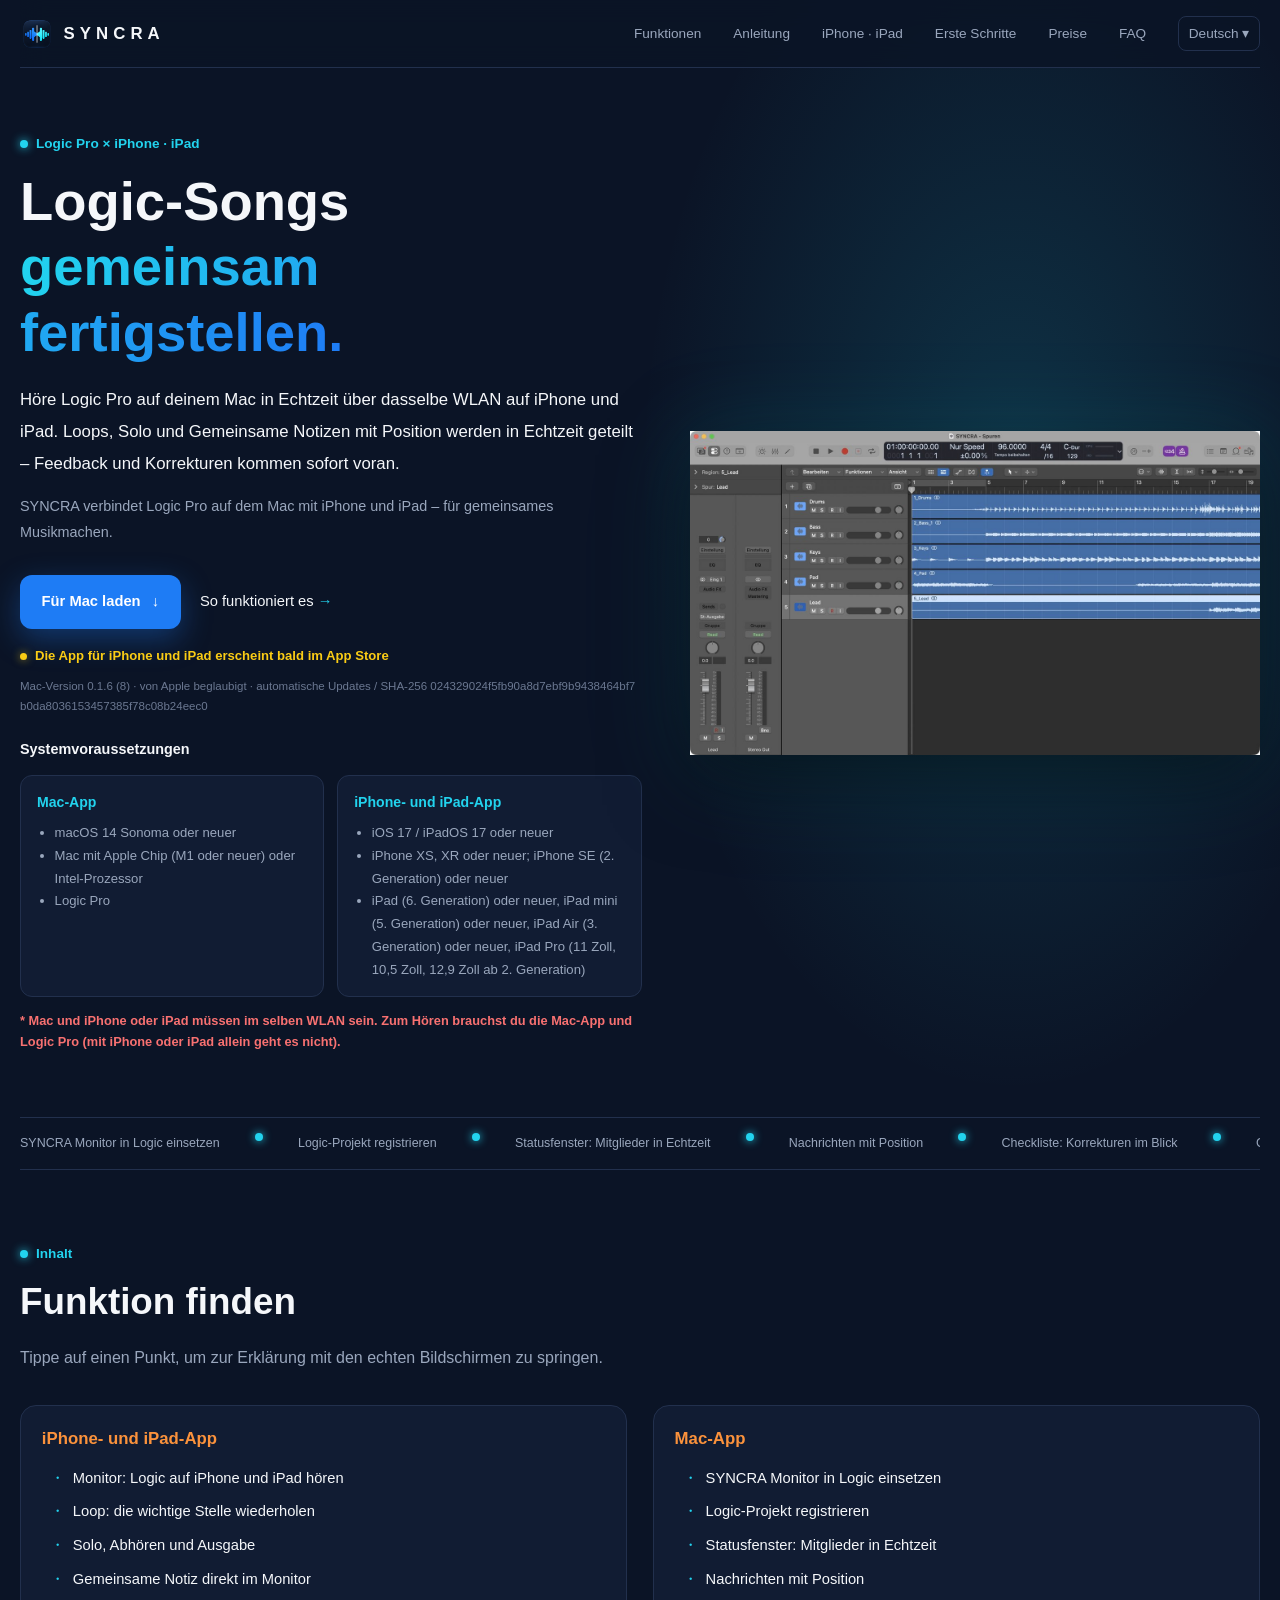
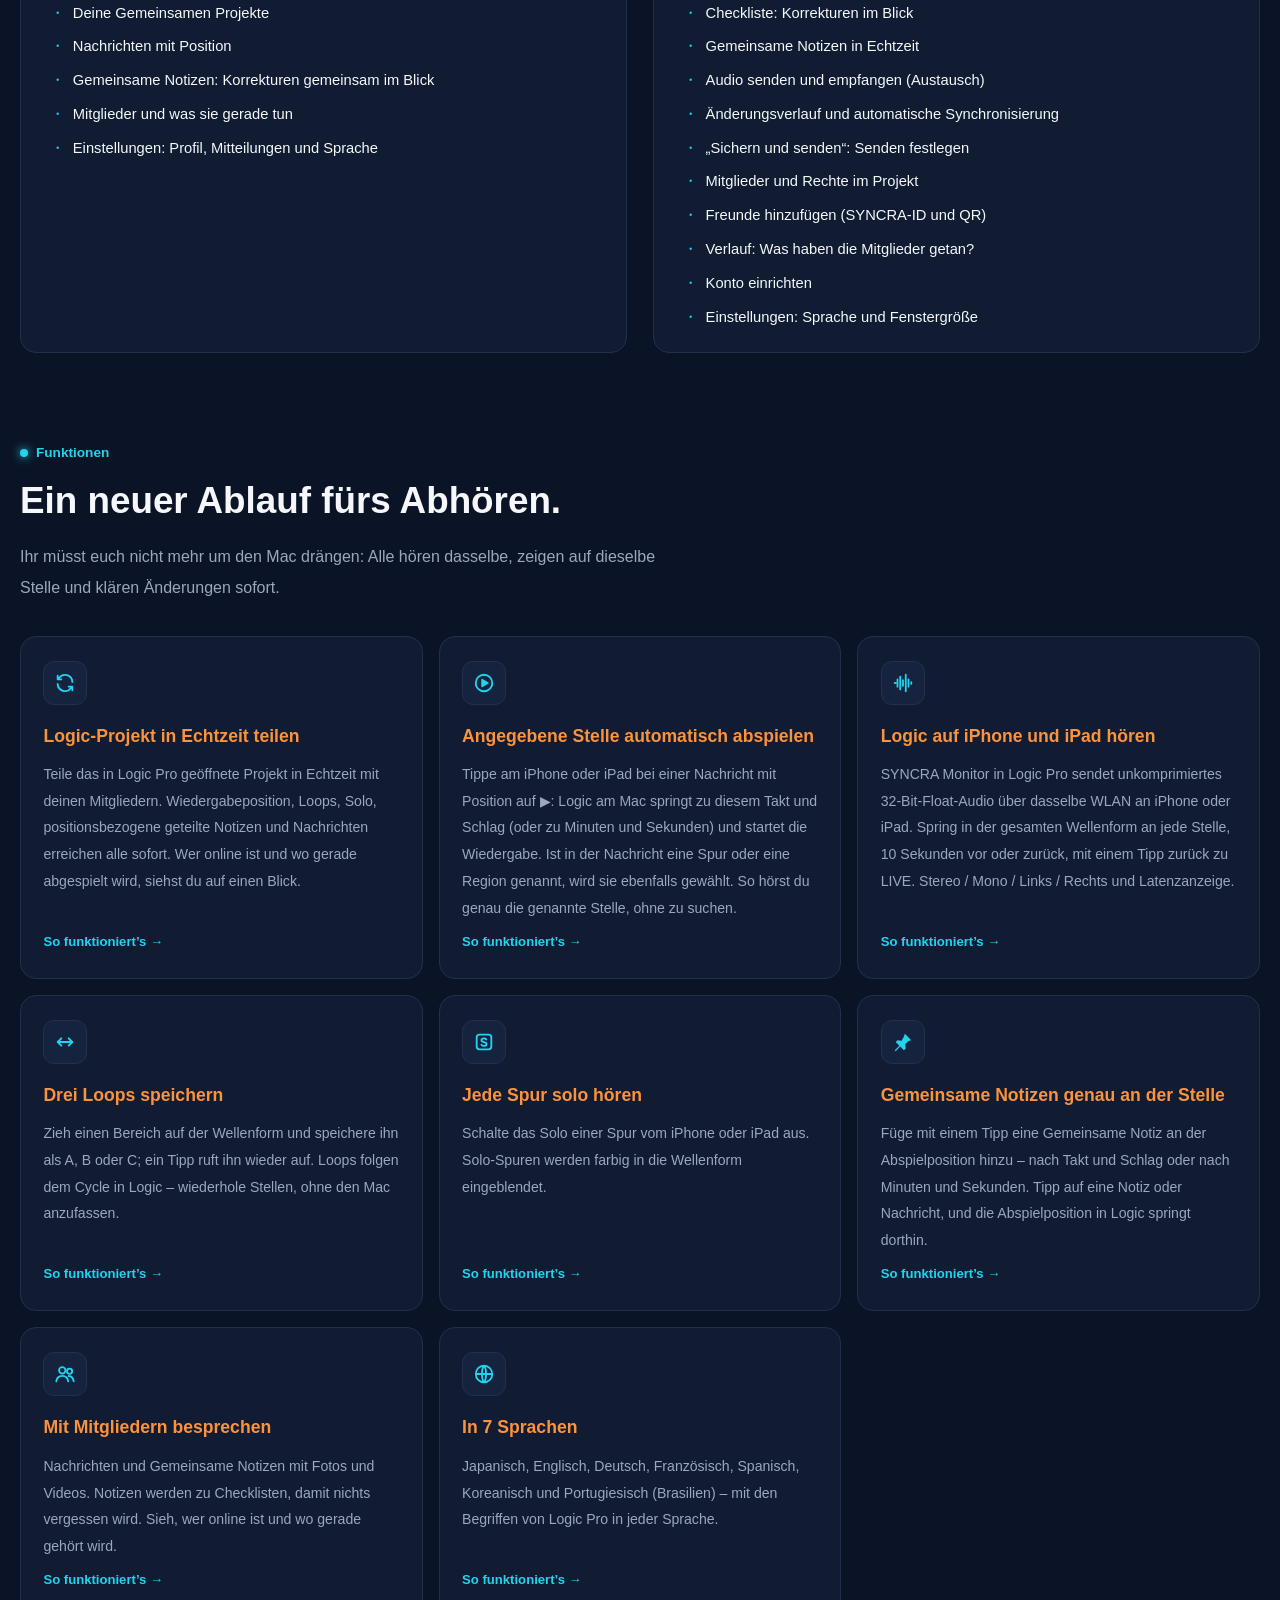
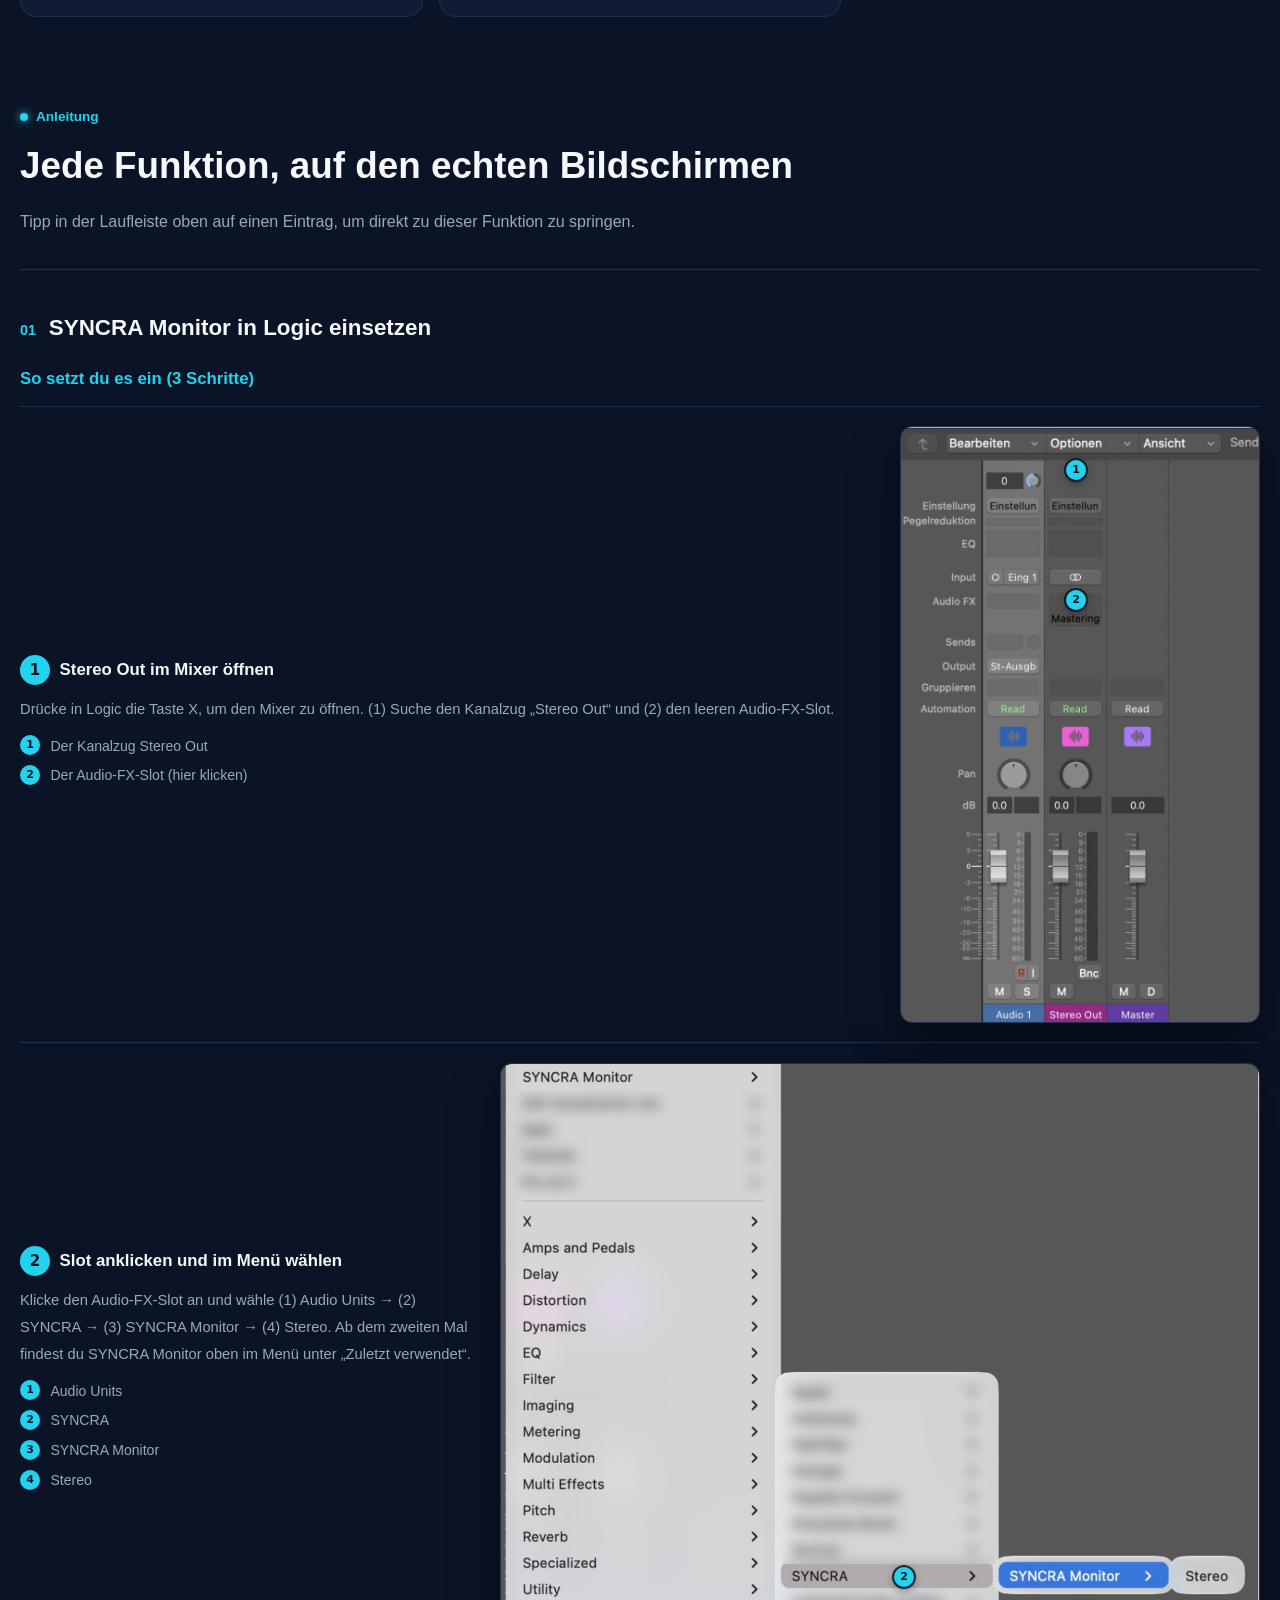
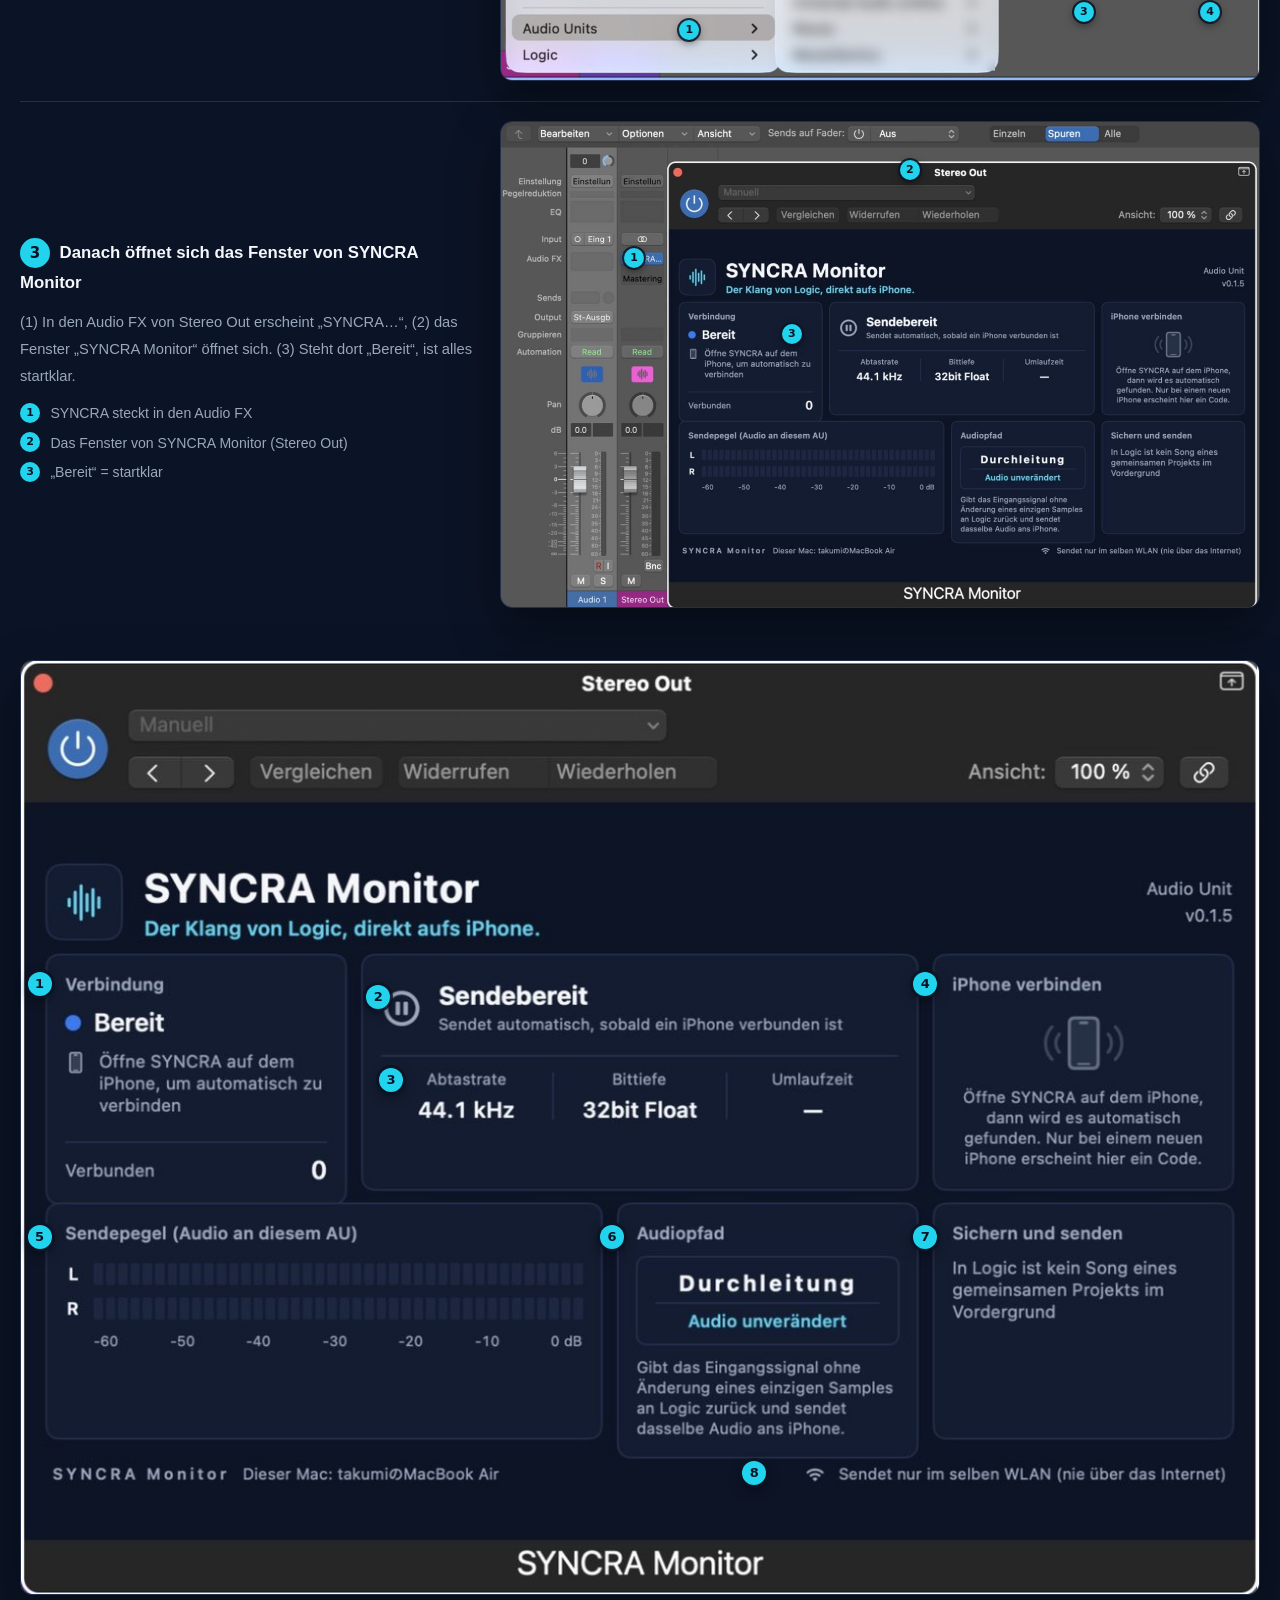
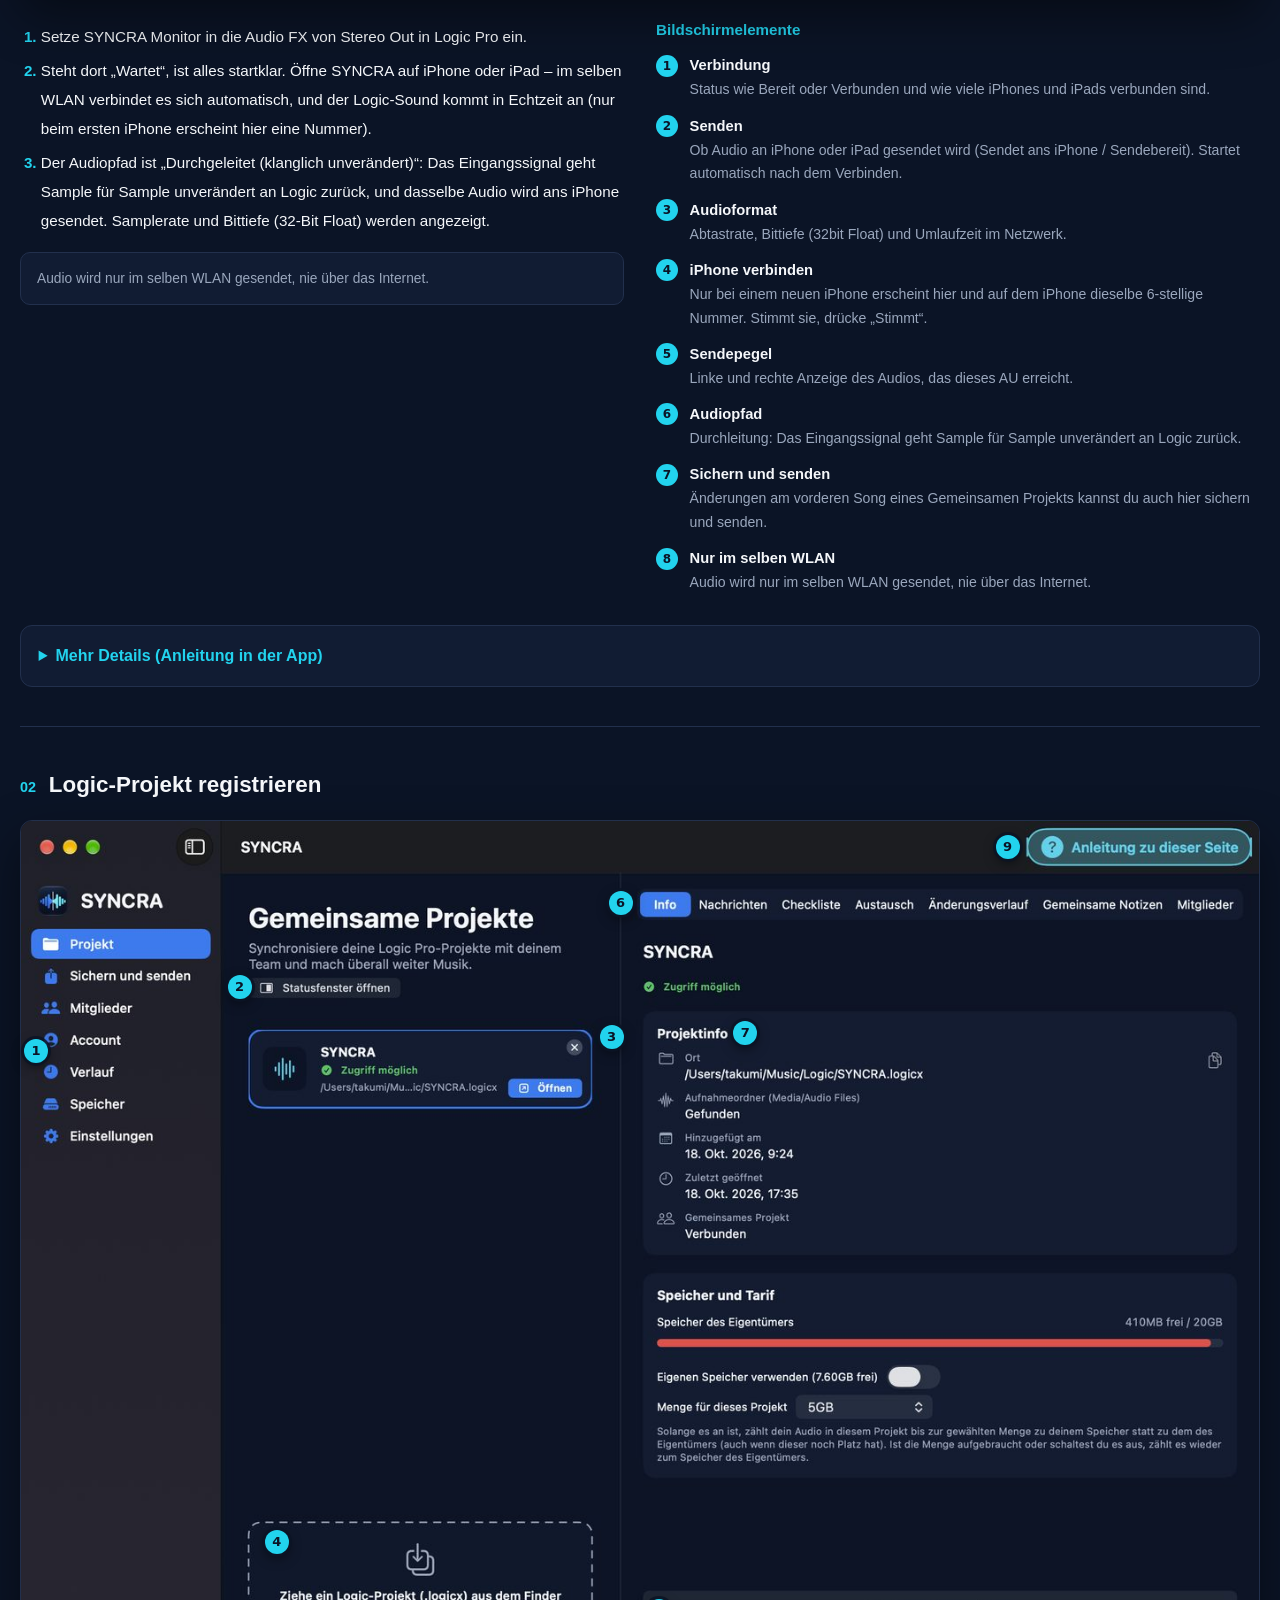
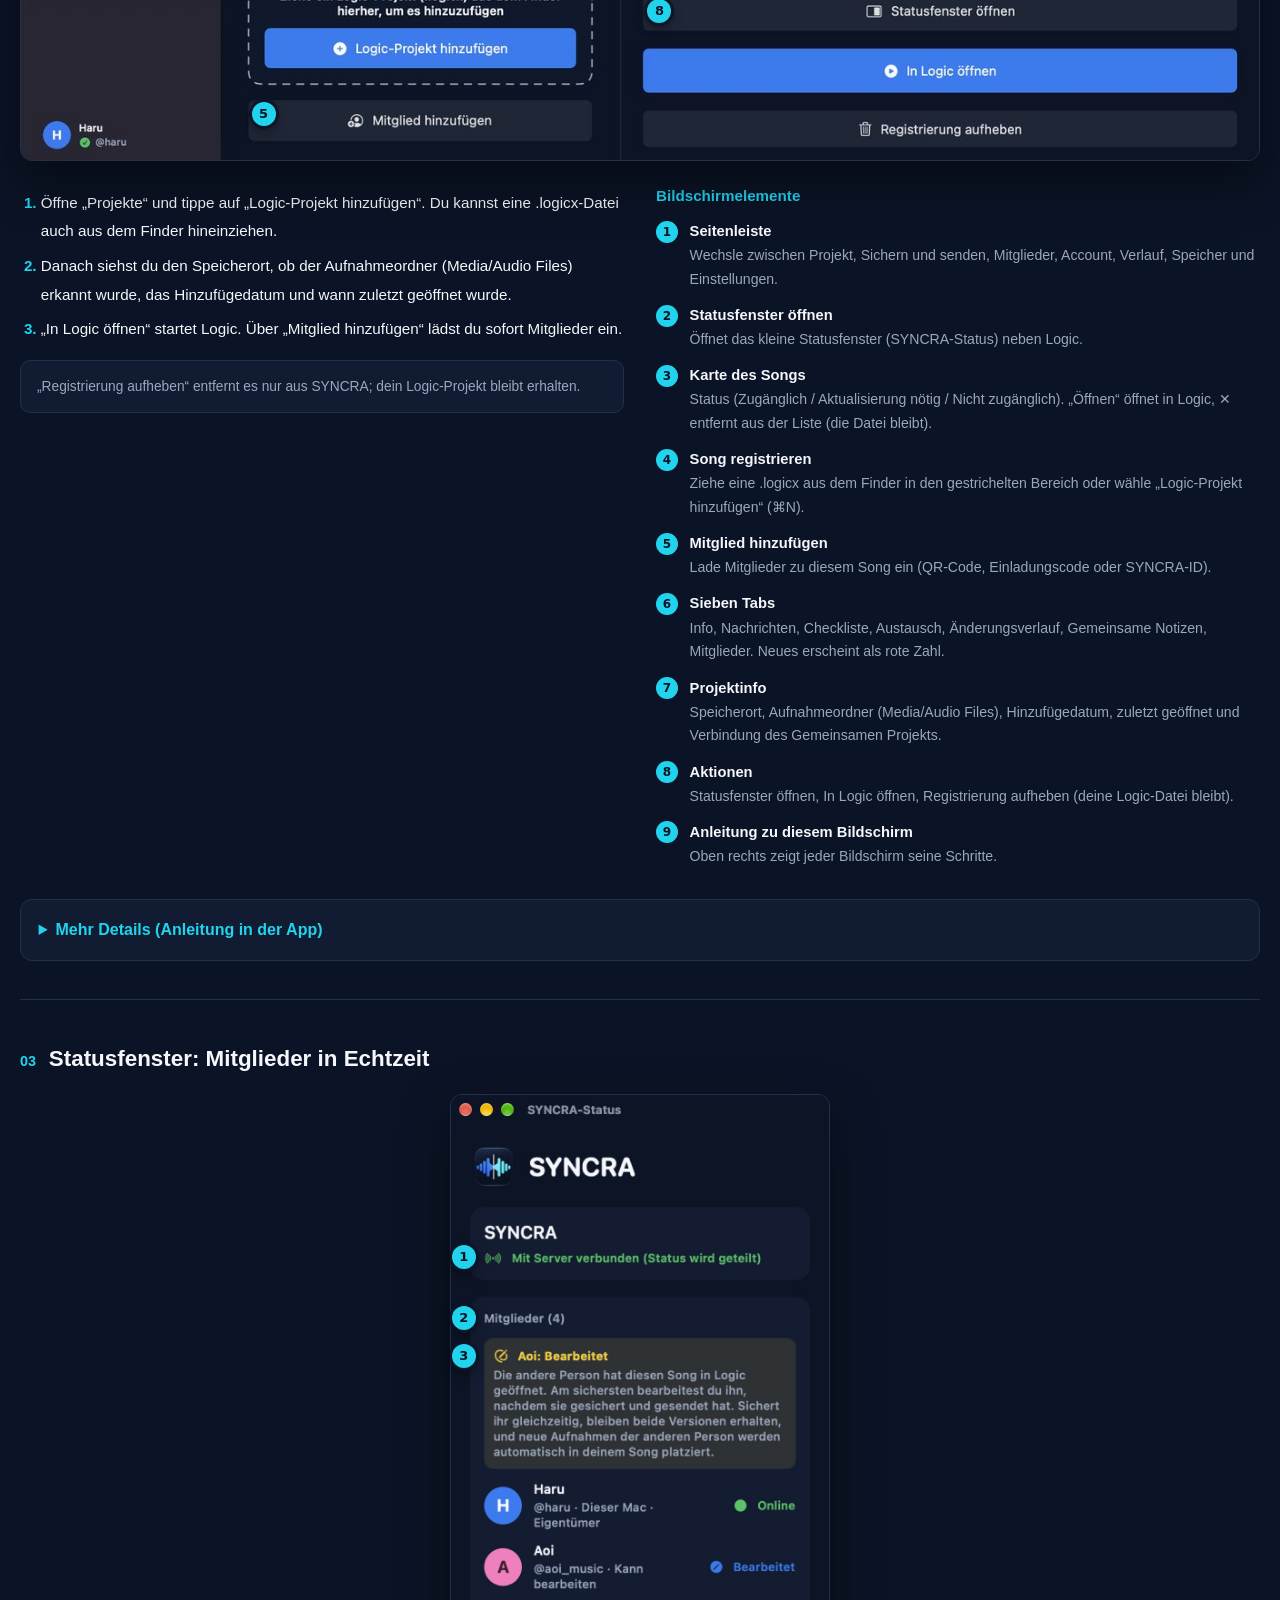
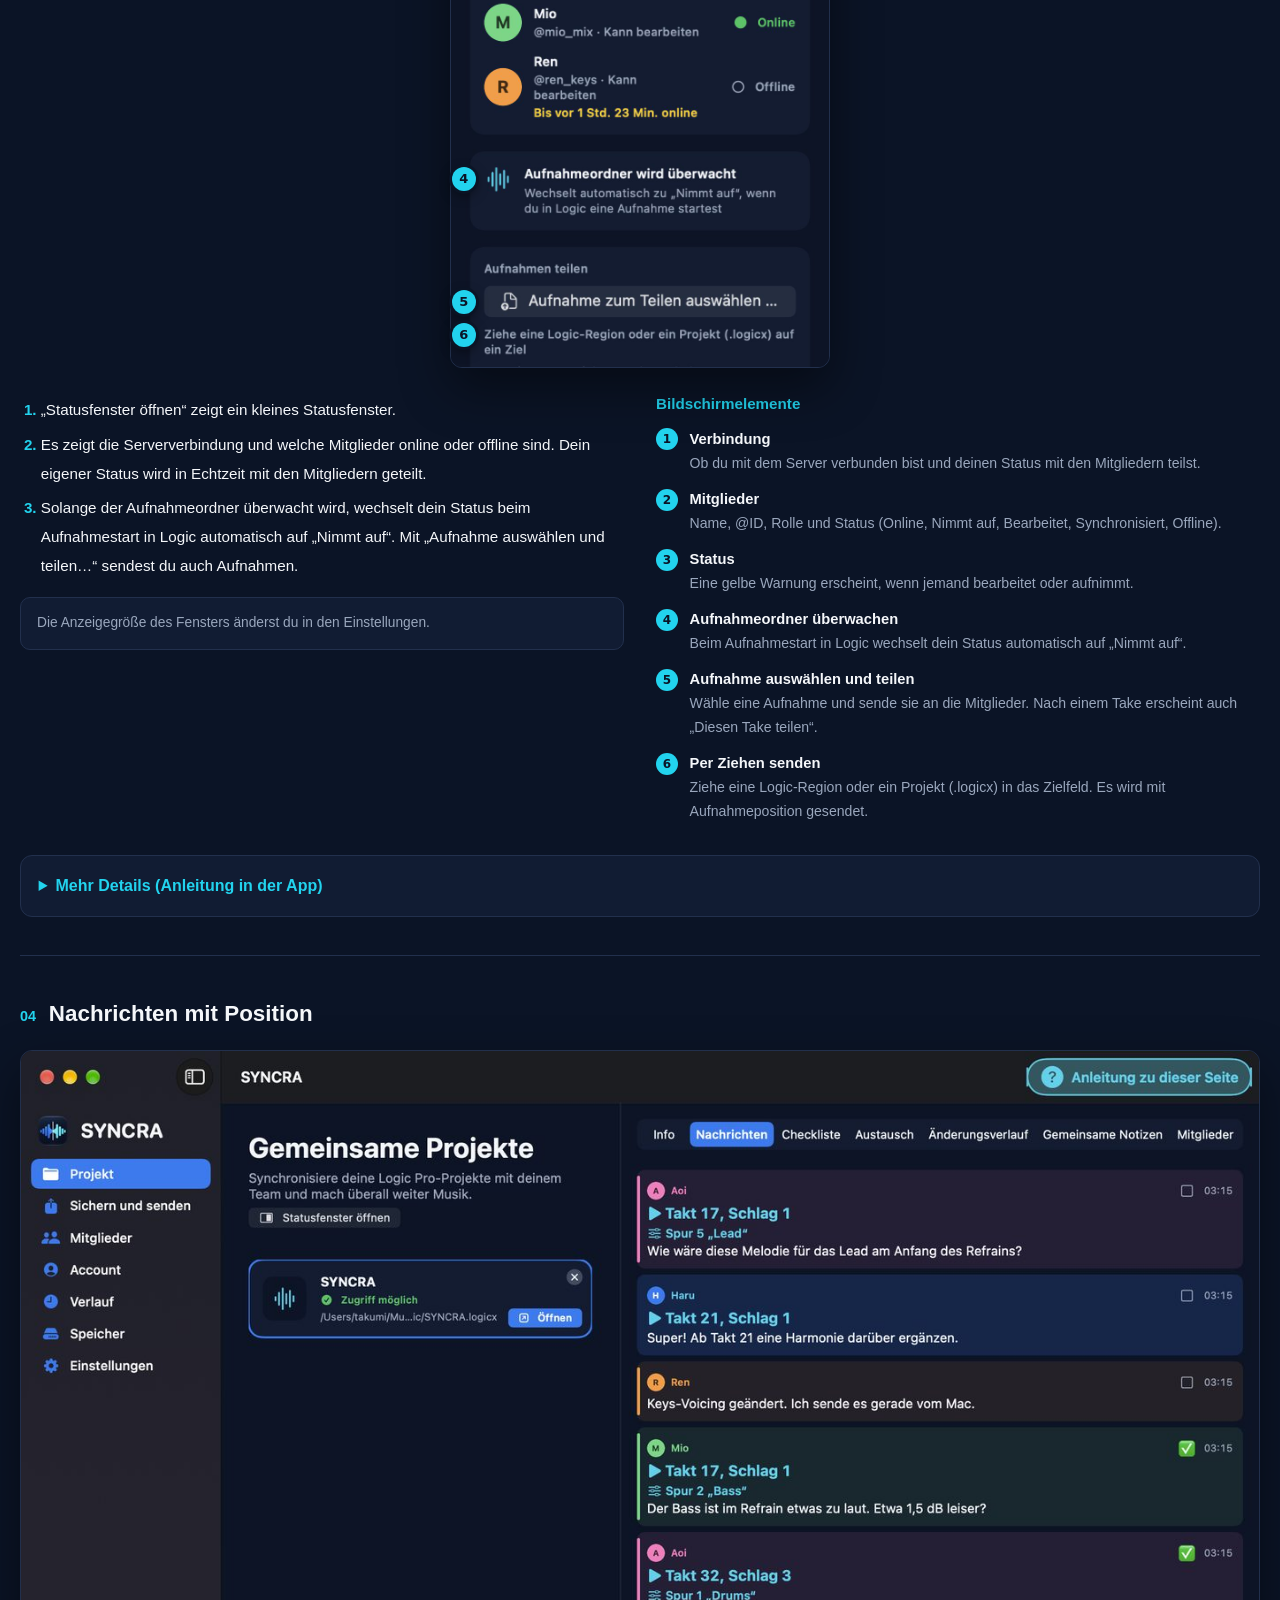
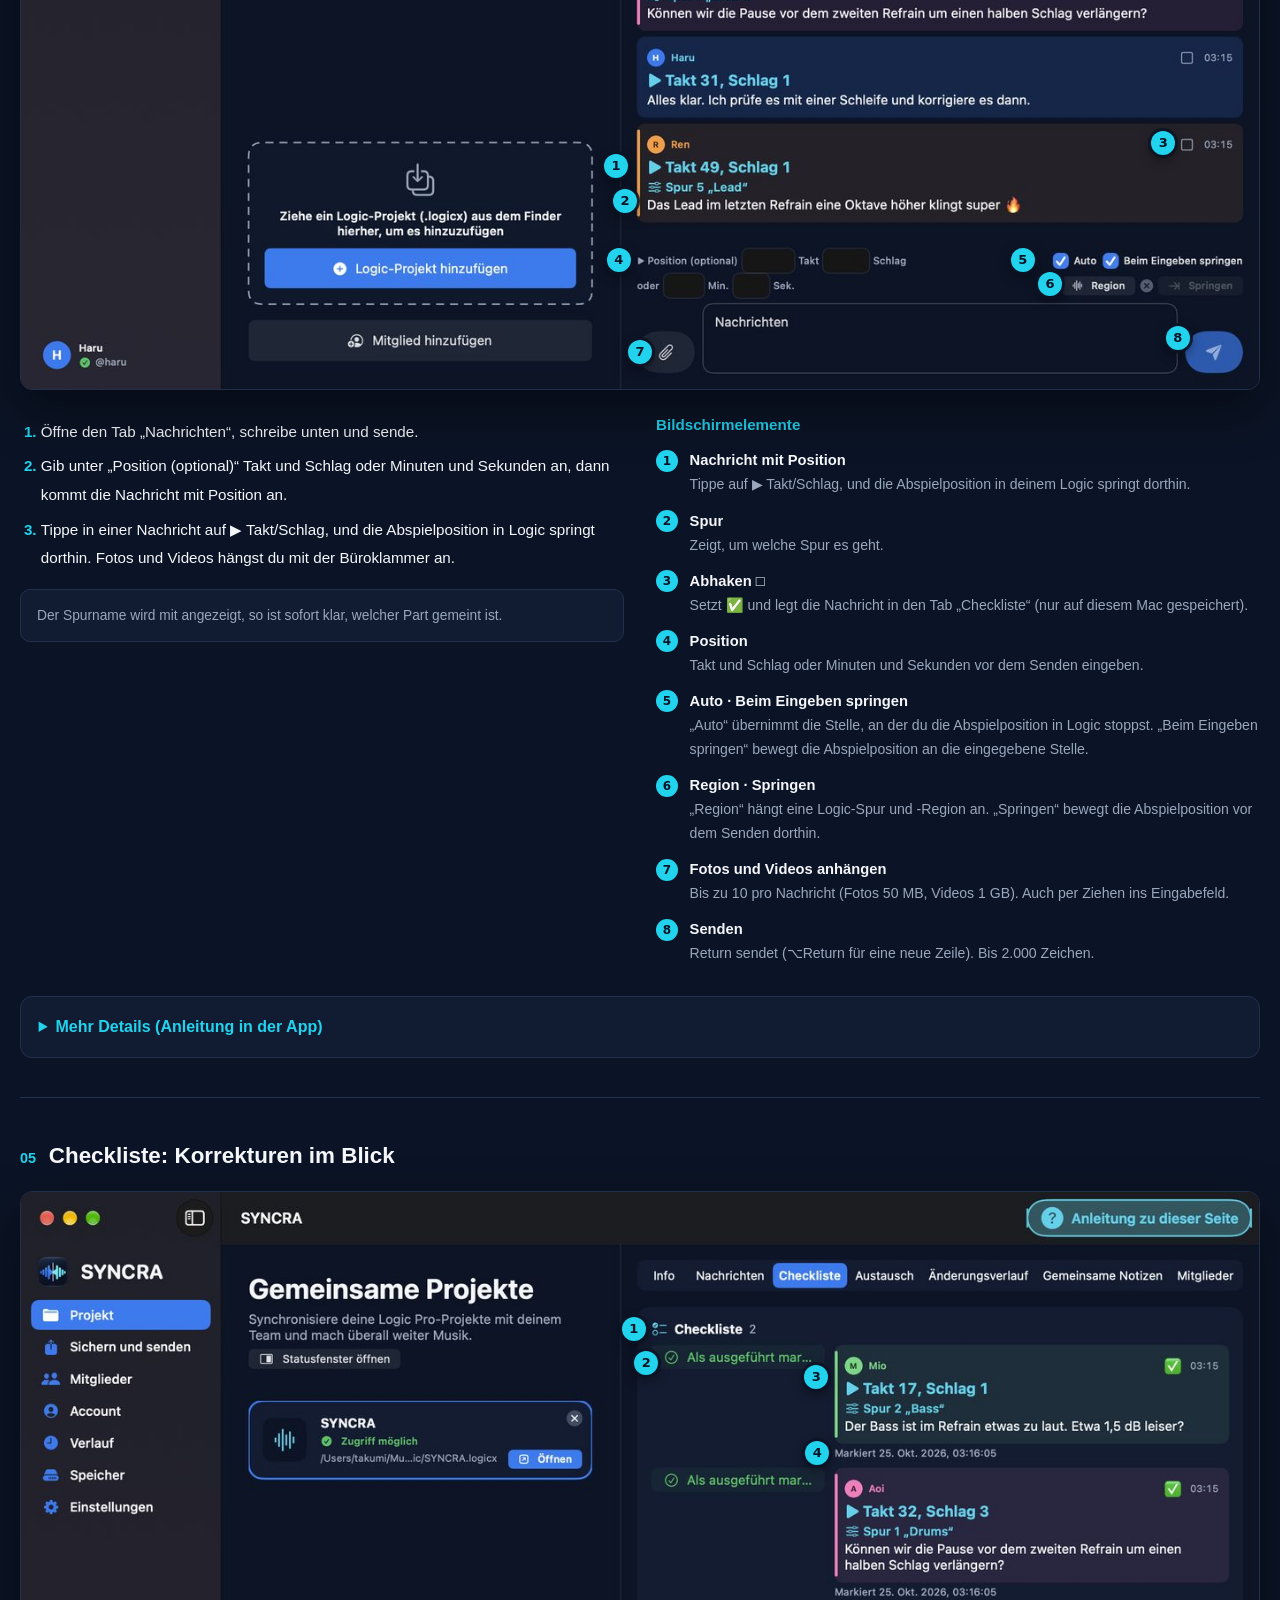
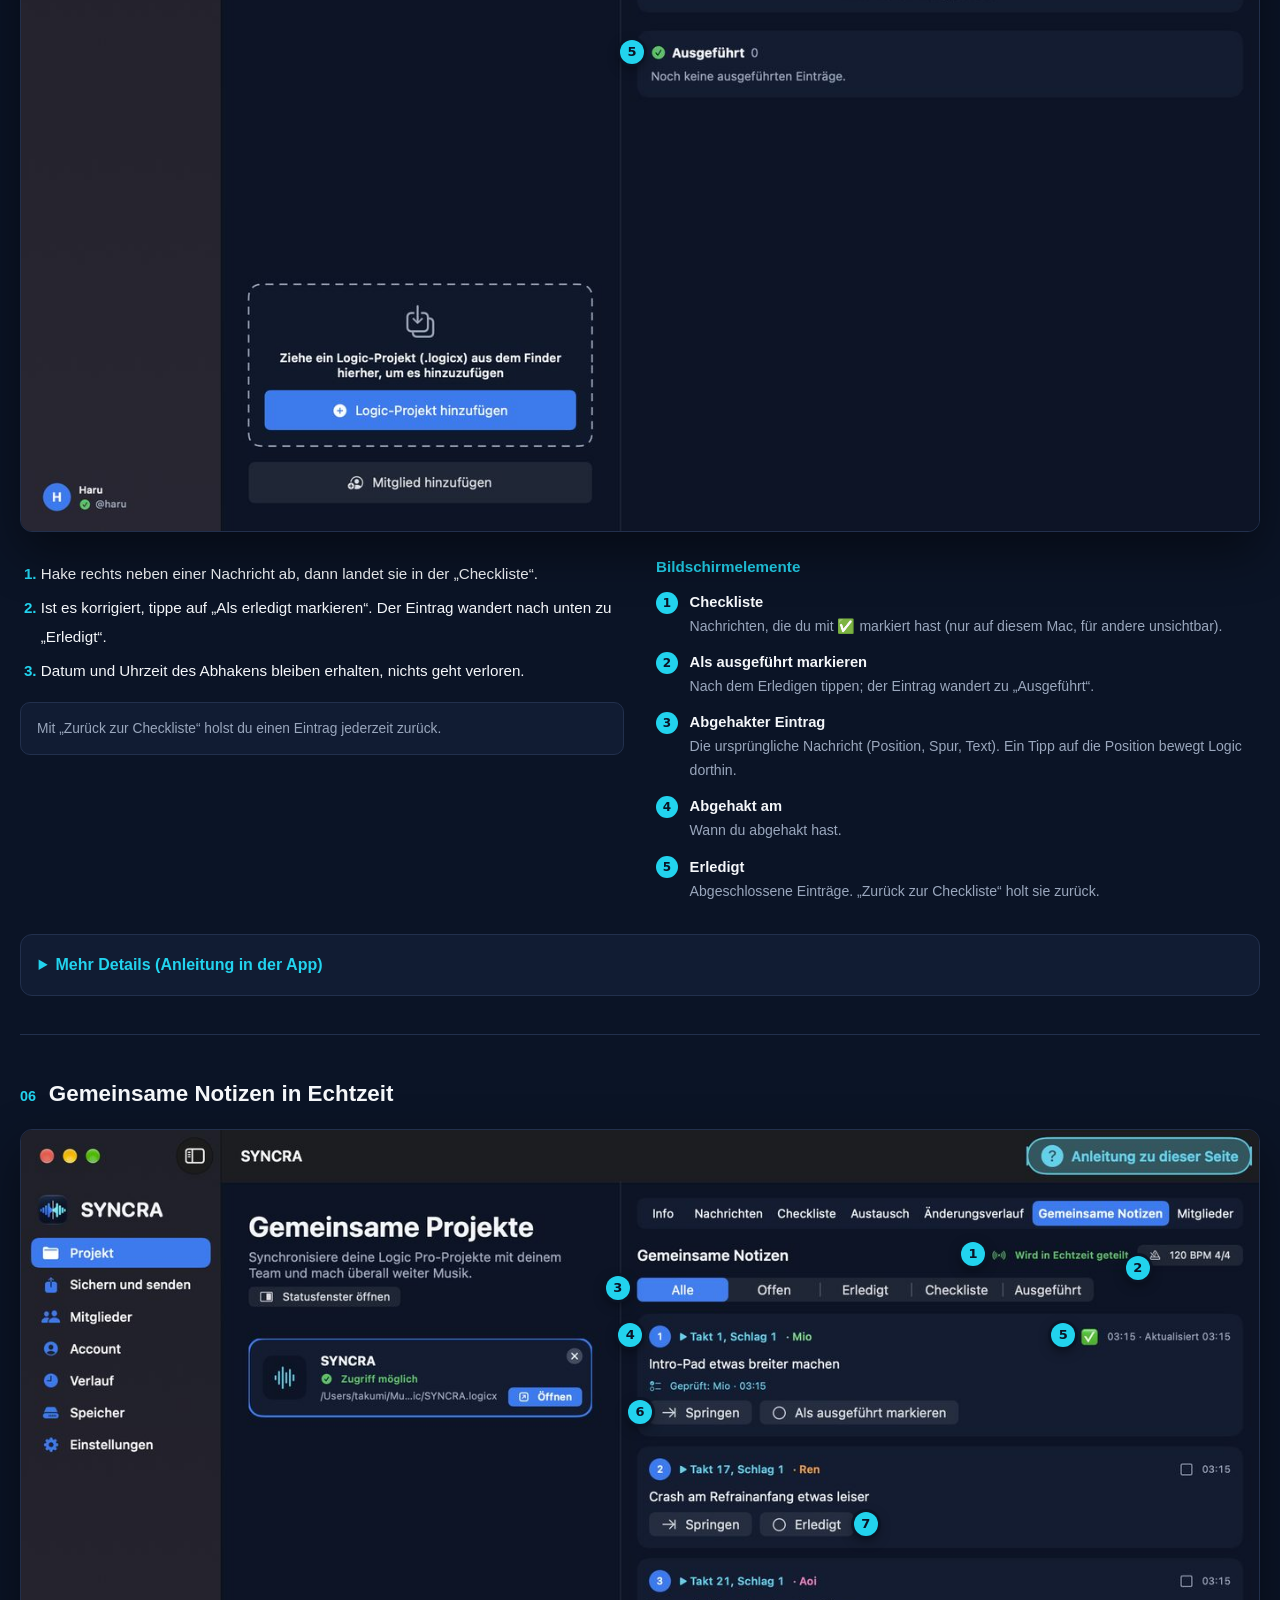
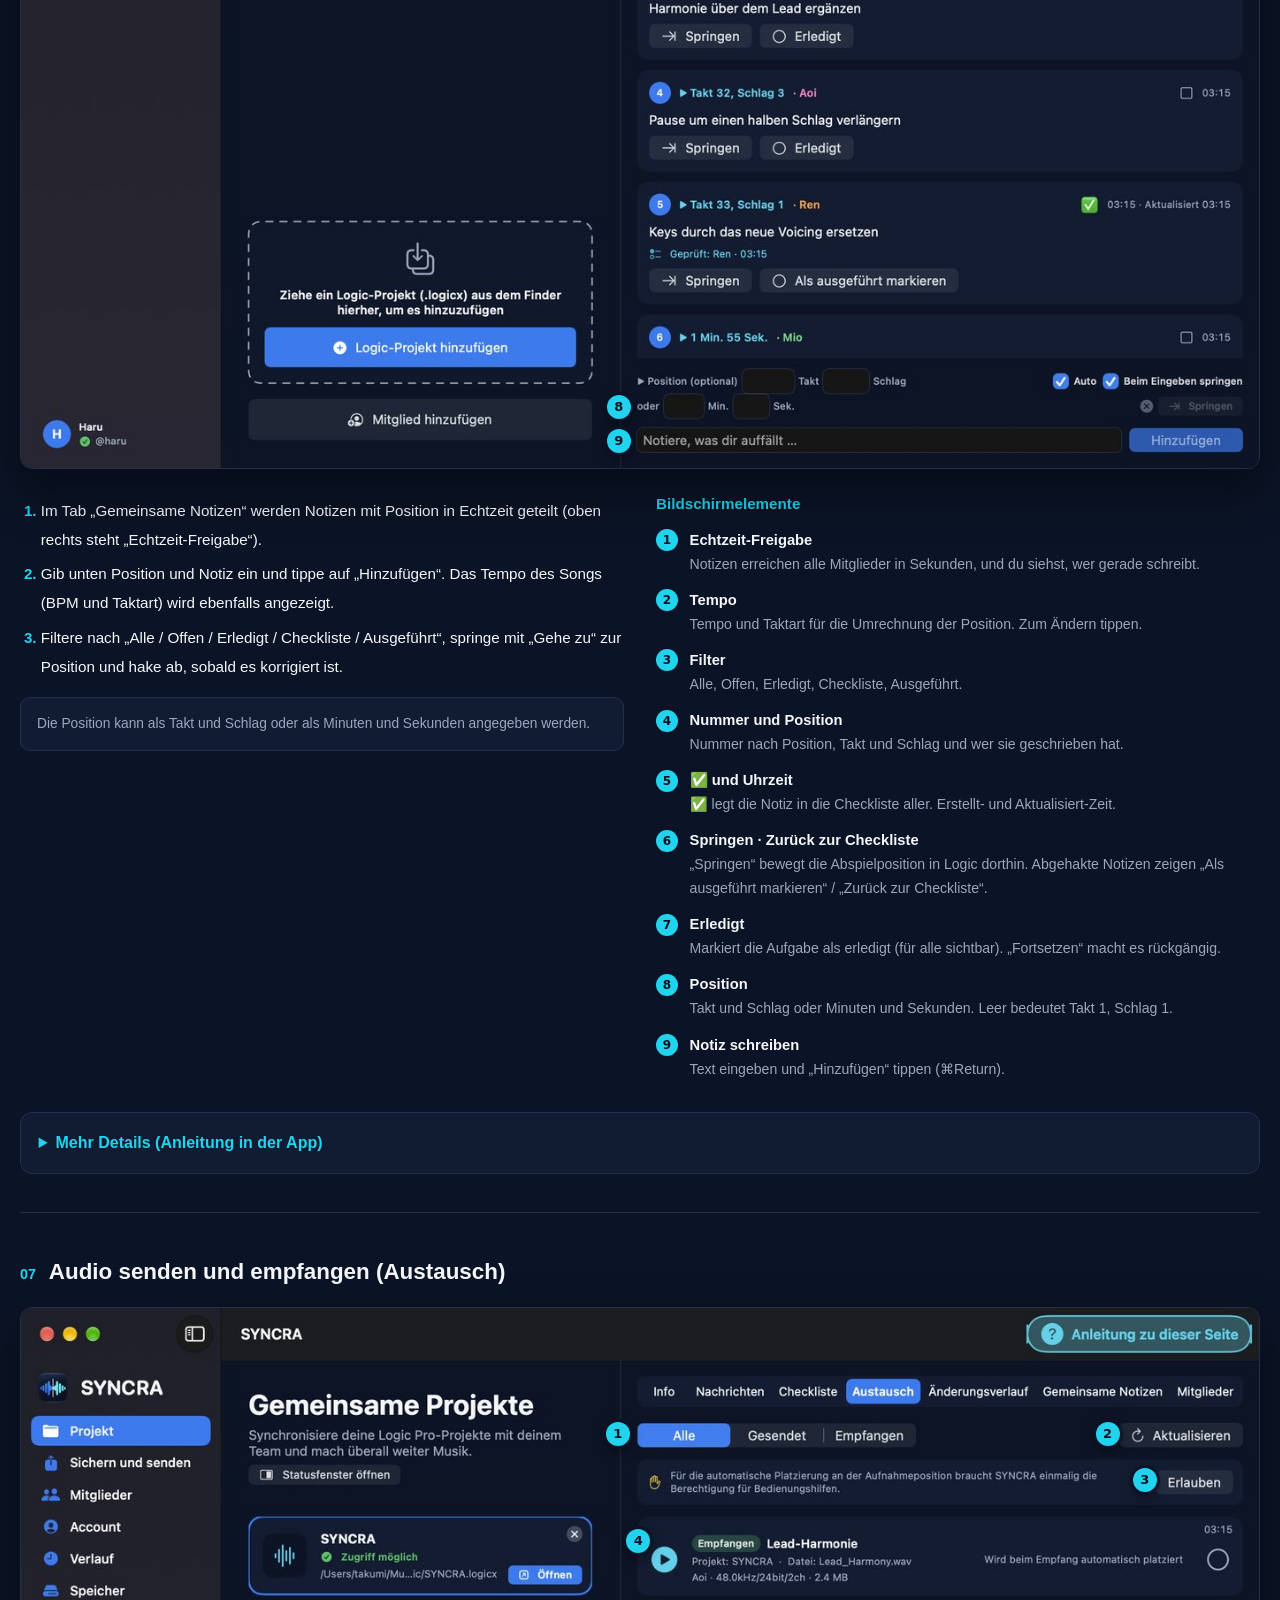
==== commit b2596323: "Mac 0.1.6 (8) を公開（公証済み・appcast に追加・ダウンロードを差し替え） Co-Authored-By: Claude Opus 5.5 <noreply@anthropic.c" ====
--- a/de/index.html
+++ b/de/index.html
@@ -1,7 +1,7 @@
 <!doctype html><html lang="de"><head><meta charset="utf-8"><meta name="viewport" content="width=device-width,initial-scale=1"><title>SYNCRA</title><link rel="stylesheet" href="../style.css?v=20261024e"></head><body><main class="home"><link rel="alternate" hreflang="ja" href="https://tak0923.github.io/syncra-site/index.html"><link rel="alternate" hreflang="en" href="https://tak0923.github.io/syncra-site/en/index.html"><link rel="alternate" hreflang="de" href="https://tak0923.github.io/syncra-site/de/index.html"><link rel="alternate" hreflang="fr" href="https://tak0923.github.io/syncra-site/fr/index.html"><link rel="alternate" hreflang="es" href="https://tak0923.github.io/syncra-site/es/index.html"><link rel="alternate" hreflang="ko" href="https://tak0923.github.io/syncra-site/ko/index.html"><link rel="alternate" hreflang="pt-BR" href="https://tak0923.github.io/syncra-site/pt-BR/index.html"><script>document.documentElement.classList.add('js');addEventListener('DOMContentLoaded',function(){var e=document.querySelectorAll('.rv');if(!('IntersectionObserver'in window)){e.forEach(function(x){x.classList.add('in')});return}var o=new IntersectionObserver(function(es){es.forEach(function(x){if(x.isIntersecting){x.target.classList.add('in');o.unobserve(x.target)}})},{threshold:.1});e.forEach(function(x){o.observe(x)});var s=document.querySelector('.shots');if(s&&!matchMedia('(prefers-reduced-motion: reduce)').matches){var im=[].slice.call(s.querySelectorAll('img')),cur=0,last=-1;function pick(){var n;do{n=Math.floor(Math.random()*im.length)}while(im.length>1&&(n===cur||n===last));return n}setInterval(function(){var n=pick();im[cur].classList.remove('on');im[n].classList.add('on');last=cur;cur=n},5000)}document.querySelectorAll('.annw').forEach(function(w){if(w.scrollWidth<=w.clientWidth)return;var p=w.querySelectorAll('.pin'),t=0;p.forEach(function(x){t+=parseFloat(x.style.left)});if(!p.length)return;var c=t/p.length/100*w.scrollWidth;w.scrollLeft=Math.max(0,c-w.clientWidth/2)})});</script><header class="hdr"><a class="logo" href="#top"><img src="../img/icon.png" alt="" width="34" height="34">SYNCRA</a>
 <nav><a href="#features" class=hm>Funktionen</a><a href="#usage">Anleitung</a><a href="#mobile" class=hm>iPhone · iPad</a><a href="#how">Erste Schritte</a><a href="#pricing" class=hm>Preise</a><a href="#faq">FAQ</a><details class="lang"><summary>Deutsch ▾</summary><ul><li><a href="../index.html" class="" hreflang="ja">日本語</a></li><li><a href="../en/index.html" class="" hreflang="en">English</a></li><li><a href="../de/index.html" class="on" hreflang="de">Deutsch</a></li><li><a href="../fr/index.html" class="" hreflang="fr">Français</a></li><li><a href="../es/index.html" class="" hreflang="es">Español</a></li><li><a href="../ko/index.html" class="" hreflang="ko">한국어</a></li><li><a href="../pt-BR/index.html" class="" hreflang="pt-BR">Português (BR)</a></li></ul></details></nav></header>
 <section class="hero" id="top"><div class="rv in"><p class="kicker">Logic Pro × iPhone · iPad</p><h1>Logic-Songs<br><span class="hl">gemeinsam fertigstellen.</span></h1>
-<p class="lead">Höre Logic Pro auf deinem Mac in Echtzeit über dasselbe WLAN auf iPhone und iPad. Loops, Solo und Gemeinsame Notizen mit Position werden in Echtzeit geteilt – Feedback und Korrekturen kommen sofort voran.</p><p class="note2">SYNCRA verbindet Logic Pro auf dem Mac mit iPhone und iPad – für gemeinsames Musikmachen.</p><div class="ctas"><a class="b1" href="../download/SYNCRA-0.1.5-7.zip">Für Mac laden <span>↓</span></a><a class="b2" href="#how">So funktioniert es</a></div><p class="dot">Die App für iPhone und iPad erscheint bald im App Store</p><p class="hash">Mac-Version 0.1.5 (7) · von Apple beglaubigt · automatische Updates / SHA-256 e3e53b3719c83141040b9fbd407b5cc15b8a3d5c115bf7498a766a2471a762f2</p><div class="req" id="req"><p class="rqh">Systemvoraussetzungen</p><div class="rq"><h4>Mac-App</h4><ul><li>macOS 14 Sonoma oder neuer</li><li>Mac mit Apple Chip (M1 oder neuer) oder Intel-Prozessor</li><li>Logic Pro</li></ul></div><div class="rq"><h4>iPhone- und iPad-App</h4><ul><li>iOS 17 / iPadOS 17 oder neuer</li><li>iPhone XS, XR oder neuer; iPhone SE (2. Generation) oder neuer</li><li>iPad (6. Generation) oder neuer, iPad mini (5. Generation) oder neuer, iPad Air (3. Generation) oder neuer, iPad Pro (11 Zoll, 10,5 Zoll, 12,9 Zoll ab 2. Generation)</li></ul></div><p class="rqn">* Mac und iPhone oder iPad müssen im selben WLAN sein. Zum Hören brauchst du die Mac-App und Logic Pro (mit iPhone oder iPad allein geht es nicht).</p></div></div>
+<p class="lead">Höre Logic Pro auf deinem Mac in Echtzeit über dasselbe WLAN auf iPhone und iPad. Loops, Solo und Gemeinsame Notizen mit Position werden in Echtzeit geteilt – Feedback und Korrekturen kommen sofort voran.</p><p class="note2">SYNCRA verbindet Logic Pro auf dem Mac mit iPhone und iPad – für gemeinsames Musikmachen.</p><div class="ctas"><a class="b1" href="../download/SYNCRA-0.1.6-8.zip">Für Mac laden <span>↓</span></a><a class="b2" href="#how">So funktioniert es</a></div><p class="dot">Die App für iPhone und iPad erscheint bald im App Store</p><p class="hash">Mac-Version 0.1.6 (8) · von Apple beglaubigt · automatische Updates / SHA-256 024329024f5fb90a8d7ebf9b9438464bf7b0da8036153457385f78c08b24eec0</p><div class="req" id="req"><p class="rqh">Systemvoraussetzungen</p><div class="rq"><h4>Mac-App</h4><ul><li>macOS 14 Sonoma oder neuer</li><li>Mac mit Apple Chip (M1 oder neuer) oder Intel-Prozessor</li><li>Logic Pro</li></ul></div><div class="rq"><h4>iPhone- und iPad-App</h4><ul><li>iOS 17 / iPadOS 17 oder neuer</li><li>iPhone XS, XR oder neuer; iPhone SE (2. Generation) oder neuer</li><li>iPad (6. Generation) oder neuer, iPad mini (5. Generation) oder neuer, iPad Air (3. Generation) oder neuer, iPad Pro (11 Zoll, 10,5 Zoll, 12,9 Zoll ab 2. Generation)</li></ul></div><p class="rqn">* Mac und iPhone oder iPad müssen im selben WLAN sein. Zum Hören brauchst du die Mac-App und Logic Pro (mit iPhone oder iPad allein geht es nicht).</p></div></div>
 <div class="shots rv in"><img src="../img/m_logic_de.jpg" width="1400" height="796" alt="" class="on"><img src="../img/m_monitor_de.jpg" width="1263" height="952" alt="" class="" loading=lazy><img src="../img/m_messages_de.jpg" width="1400" height="1061" alt="" class="" loading=lazy><img src="../img/m_notes_de.jpg" width="1400" height="1061" alt="" class="" loading=lazy><img src="../img/m_members_de.jpg" width="1400" height="1061" alt="" class="" loading=lazy><img src="../img/m_history_de.jpg" width="1400" height="1061" alt="" class="" loading=lazy><img src="../img/m_info_de.jpg" width="1400" height="1061" alt="" class="" loading=lazy></div></section>
 <div class="strip"><div class="t"><a href="#u1">SYNCRA Monitor in Logic einsetzen</a><i></i><a href="#u2">Logic-Projekt registrieren</a><i></i><a href="#u3">Statusfenster: Mitglieder in Echtzeit</a><i></i><a href="#u4">Nachrichten mit Position</a><i></i><a href="#u5">Checkliste: Korrekturen im Blick</a><i></i><a href="#u6">Gemeinsame Notizen in Echtzeit</a><i></i><a href="#u7">Audio senden und empfangen (Austausch)</a><i></i><a href="#u8">Änderungsverlauf und automatische Synchronisierung</a><i></i><a href="#u9">„Sichern und senden“: Senden festlegen</a><i></i><a href="#u10">Mitglieder und Rechte im Projekt</a><i></i><a href="#u11">Freunde hinzufügen (SYNCRA-ID und QR)</a><i></i><a href="#u12">Verlauf: Was haben die Mitglieder getan?</a><i></i><a href="#u13">Konto einrichten</a><i></i><a href="#u14">Einstellungen: Sprache und Fenstergröße</a><i></i><a href="#u1">SYNCRA Monitor in Logic einsetzen</a><i></i><a href="#u2">Logic-Projekt registrieren</a><i></i><a href="#u3">Statusfenster: Mitglieder in Echtzeit</a><i></i><a href="#u4">Nachrichten mit Position</a><i></i><a href="#u5">Checkliste: Korrekturen im Blick</a><i></i><a href="#u6">Gemeinsame Notizen in Echtzeit</a><i></i><a href="#u7">Audio senden und empfangen (Austausch)</a><i></i><a href="#u8">Änderungsverlauf und automatische Synchronisierung</a><i></i><a href="#u9">„Sichern und senden“: Senden festlegen</a><i></i><a href="#u10">Mitglieder und Rechte im Projekt</a><i></i><a href="#u11">Freunde hinzufügen (SYNCRA-ID und QR)</a><i></i><a href="#u12">Verlauf: Was haben die Mitglieder getan?</a><i></i><a href="#u13">Konto einrichten</a><i></i><a href="#u14">Einstellungen: Sprache und Fenstergröße</a><i></i></div></div>
 <section class="sec ftoc" id="toc"><p class="kicker rv">Inhalt</p><h2 class="rv">Funktion finden</h2><p class="desc rv">Tippe auf einen Punkt, um zur Erklärung mit den echten Bildschirmen zu springen.</p><div class="cols"><div class="col rv"><h3>iPhone- und iPad-App</h3><ul><li><a class="ft" href="#i1"><span>Monitor: Logic auf iPhone und iPad hören</span></a></li><li><a class="ft" href="#i2"><span>Loop: die wichtige Stelle wiederholen</span></a></li><li><a class="ft" href="#i3"><span>Solo, Abhören und Ausgabe</span></a></li><li><a class="ft" href="#i4"><span>Gemeinsame Notiz direkt im Monitor</span></a></li><li><a class="ft" href="#i5"><span>Deine Gemeinsamen Projekte</span></a></li><li><a class="ft" href="#i6"><span>Nachrichten mit Position</span></a></li><li><a class="ft" href="#i7"><span>Gemeinsame Notizen: Korrekturen gemeinsam im Blick</span></a></li><li><a class="ft" href="#i8"><span>Mitglieder und was sie gerade tun</span></a></li><li><a class="ft" href="#i9"><span>Einstellungen: Profil, Mitteilungen und Sprache</span></a></li></ul></div><div class="col rv"><h3>Mac-App</h3><ul><li><a class="ft" href="#u1"><span>SYNCRA Monitor in Logic einsetzen</span></a></li><li><a class="ft" href="#u2"><span>Logic-Projekt registrieren</span></a></li><li><a class="ft" href="#u3"><span>Statusfenster: Mitglieder in Echtzeit</span></a></li><li><a class="ft" href="#u4"><span>Nachrichten mit Position</span></a></li><li><a class="ft" href="#u5"><span>Checkliste: Korrekturen im Blick</span></a></li><li><a class="ft" href="#u6"><span>Gemeinsame Notizen in Echtzeit</span></a></li><li><a class="ft" href="#u7"><span>Audio senden und empfangen (Austausch)</span></a></li><li><a class="ft" href="#u8"><span>Änderungsverlauf und automatische Synchronisierung</span></a></li><li><a class="ft" href="#u9"><span>„Sichern und senden“: Senden festlegen</span></a></li><li><a class="ft" href="#u10"><span>Mitglieder und Rechte im Projekt</span></a></li><li><a class="ft" href="#u11"><span>Freunde hinzufügen (SYNCRA-ID und QR)</span></a></li><li><a class="ft" href="#u12"><span>Verlauf: Was haben die Mitglieder getan?</span></a></li><li><a class="ft" href="#u13"><span>Konto einrichten</span></a></li><li><a class="ft" href="#u14"><span>Einstellungen: Sprache und Fenstergröße</span></a></li></ul></div></div></section><section class="sec" id="features"><p class="kicker rv">Funktionen</p><h2 class="rv">Ein neuer Ablauf fürs Abhören.</h2><p class="desc rv">Ihr müsst euch nicht mehr um den Mac drängen: Alle hören dasselbe, zeigen auf dieselbe Stelle und klären Änderungen sofort.</p><div class="cards"><a class="fc rv" href="#u8"><div class="ic"><svg viewBox="0 0 24 24" fill="none" stroke="currentColor" stroke-width="2" stroke-linecap="round" stroke-linejoin="round"><path d="M20 11a8 8 0 0 0-14.5-4.5L4 8M4 4v4h4M4 13a8 8 0 0 0 14.5 4.5L20 16M20 20v-4h-4"/></svg></div><h3>Logic-Projekt in Echtzeit teilen</h3><p>Teile das in Logic Pro geöffnete Projekt in Echtzeit mit deinen Mitgliedern. Wiedergabeposition, Loops, Solo, positionsbezogene geteilte Notizen und Nachrichten erreichen alle sofort. Wer online ist und wo gerade abgespielt wird, siehst du auf einen Blick.</p><span class="go">So funktioniert’s →</span></a><a class="fc rv" href="#i6"><div class="ic"><svg viewBox="0 0 24 24" fill="none" stroke="currentColor" stroke-width="2" stroke-linejoin="round"><circle cx="12" cy="12" r="9"/><path d="M10 8.5v7l6-3.5z" fill="currentColor"/></svg></div><h3>Angegebene Stelle automatisch abspielen</h3><p>Tippe am iPhone oder iPad bei einer Nachricht mit Position auf ▶: Logic am Mac springt zu diesem Takt und Schlag (oder zu Minuten und Sekunden) und startet die Wiedergabe. Ist in der Nachricht eine Spur oder eine Region genannt, wird sie ebenfalls gewählt. So hörst du genau die genannte Stelle, ohne zu suchen.</p><span class="go">So funktioniert’s →</span></a><a class="fc rv" href="#i1"><div class="ic"><svg viewBox="0 0 24 24" fill="none" stroke="currentColor" stroke-width="2" stroke-linecap="round"><path d="M3 12h1M6 8v8M9 5v14M12 9v6M15 3v18M18 8v8M21 11v2"/></svg></div><h3>Logic auf iPhone und iPad hören</h3><p>SYNCRA Monitor in Logic Pro sendet unkomprimiertes 32-Bit-Float-Audio über dasselbe WLAN an iPhone oder iPad. Spring in der gesamten Wellenform an jede Stelle, 10 Sekunden vor oder zurück, mit einem Tipp zurück zu LIVE. Stereo / Mono / Links / Rechts und Latenzanzeige.</p><span class="go">So funktioniert’s →</span></a><a class="fc rv" href="#i2"><div class="ic"><svg viewBox="0 0 24 24" fill="none" stroke="currentColor" stroke-width="2" stroke-linecap="round" stroke-linejoin="round"><path d="M4 12h16M8 8l-4 4 4 4M16 8l4 4-4 4"/></svg></div><h3>Drei Loops speichern</h3><p>Zieh einen Bereich auf der Wellenform und speichere ihn als A, B oder C; ein Tipp ruft ihn wieder auf. Loops folgen dem Cycle in Logic – wiederhole Stellen, ohne den Mac anzufassen.</p><span class="go">So funktioniert’s →</span></a><a class="fc rv" href="#i3"><div class="ic"><svg viewBox="0 0 24 24" fill="none" stroke="currentColor" stroke-width="2"><rect x="4" y="4" width="16" height="16" rx="3"/><path d="M14.5 9.2c-.6-.8-1.5-1.2-2.5-1.2-1.7 0-2.8.9-2.8 2.1 0 2.8 5.6 1.4 5.6 4.1 0 1.3-1.2 2.1-2.8 2.1-1.2 0-2.2-.5-2.8-1.4" stroke-linecap="round"/></svg></div><h3>Jede Spur solo hören</h3><p>Schalte das Solo einer Spur vom iPhone oder iPad aus. Solo-Spuren werden farbig in die Wellenform eingeblendet.</p><span class="go">So funktioniert’s →</span></a><a class="fc rv" href="#i4"><div class="ic"><svg viewBox="0 0 24 24" fill="currentColor"><path d="M14 3l7 7-3 1-3.5 3.5.5 4.5-2 2-4-4-5 5-1-1 5-5-4-4 2-2 4.5.5L13 6z"/></svg></div><h3>Gemeinsame Notizen genau an der Stelle</h3><p>Füge mit einem Tipp eine Gemeinsame Notiz an der Abspielposition hinzu – nach Takt und Schlag oder nach Minuten und Sekunden. Tipp auf eine Notiz oder Nachricht, und die Abspielposition in Logic springt dorthin.</p><span class="go">So funktioniert’s →</span></a><a class="fc rv" href="#u4"><div class="ic"><svg viewBox="0 0 24 24" fill="none" stroke="currentColor" stroke-width="2" stroke-linecap="round"><circle cx="9" cy="8" r="3.5"/><path d="M2.5 20c.5-3.5 3-6 6.5-6s6 2.5 6.5 6"/><circle cx="17" cy="9" r="2.8"/><path d="M16 14.2c3 .2 5 2.4 5.5 5.8"/></svg></div><h3>Mit Mitgliedern besprechen</h3><p>Nachrichten und Gemeinsame Notizen mit Fotos und Videos. Notizen werden zu Checklisten, damit nichts vergessen wird. Sieh, wer online ist und wo gerade gehört wird.</p><span class="go">So funktioniert’s →</span></a><a class="fc rv" href="#u14"><div class="ic"><svg viewBox="0 0 24 24" fill="none" stroke="currentColor" stroke-width="2"><circle cx="12" cy="12" r="9"/><path d="M3 12h18M12 3c3 3.5 3 14.5 0 18M12 3c-3 3.5-3 14.5 0 18"/></svg></div><h3>In 7 Sprachen</h3><p>Japanisch, Englisch, Deutsch, Französisch, Spanisch, Koreanisch und Portugiesisch (Brasilien) – mit den Begriffen von Logic Pro in jeder Sprache.</p><span class="go">So funktioniert’s →</span></a></div></section>
@@ -13,7 +13,7 @@
 <div class="pc rv"><div class="lb">Mac · iPhone · 1 project</div><h3>Single Pass</h3><div class="pr">7,99 USD<small> / 20 Tage</small></div><div class="fine" style="margin-top:.3rem">Ein Projekt pro Kauf · keine automatische Verlängerung · Mac-App und iPhone/iPad-App. In Japan: 1.200 JPY (inkl. Steuern).</div><ul><li>Alle Funktionen für ein Projekt (Mac-App; auf iPhone und iPad Abhören, Gemeinsame Notizen und Abspielposition für den Song dieses Projekts)</li><li>5 GB Speicher</li><li>Weiterer Pass für dasselbe Projekt verlängert um 20 Tage</li></ul></div>
 <div class="pc rv"><div class="lb">iPhone · iPad</div><h3>Monitor-Tarif</h3><div class="pr">300 JPY<small> / Monat</small></div><div class="fine" style="margin-top:.3rem">3.000 JPY / Jahr · nur als In-App-Kauf auf iPhone und iPad; es gilt der im App Store angezeigte Preis deiner Region</div><ul><li>Abhören nur auf iPhone/iPad</li><li>Den eigenen Mac auf iPhone und iPad abhören, mit jedem Song</li></ul><p class="fine">Allein reicht dieser Plan nicht, um Gemeinsamen Projekten beizutreten.</p></div></div>
 <p class="fine rv">Bezahlpläne für die Mac-App werden in der App gekauft (Zahlung über Paddle). Nach der Kündigung werden keine weiteren Verlängerungen berechnet. <a href="../en/legal.html">Rückerstattung</a> · <a href="../en/legal.html">Anbieterangaben</a></p></section>
-<section class="cta"><img class="rv" src="../img/icon.png" alt=""><p class="kicker rv" style="justify-content:center">Loslegen</p><h2 class="rv">Der nächste Song – gemeinsam fertig.</h2><p class="rv">Die Mac-App ist jetzt verfügbar.<br>Voraussetzungen: macOS 14 oder neuer mit Logic Pro · iOS / iPadOS 17 oder neuer</p><div class="btns rv"><a class="b1" href="../download/SYNCRA-0.1.5-7.zip">Für Mac laden <span>↓</span></a><span class="b1 off">App Store — bald verfügbar</span></div></section>
+<section class="cta"><img class="rv" src="../img/icon.png" alt=""><p class="kicker rv" style="justify-content:center">Loslegen</p><h2 class="rv">Der nächste Song – gemeinsam fertig.</h2><p class="rv">Die Mac-App ist jetzt verfügbar.<br>Voraussetzungen: macOS 14 oder neuer mit Logic Pro · iOS / iPadOS 17 oder neuer</p><div class="btns rv"><a class="b1" href="../download/SYNCRA-0.1.6-8.zip">Für Mac laden <span>↓</span></a><span class="b1 off">App Store — bald verfügbar</span></div></section>
 <section class="sec" id="faq" style="padding-top:1.5rem"><p class="kicker rv">FAQ</p><h2 class="rv">Häufige Fragen</h2><div class="faq"><details><summary>Was ist SYNCRA?</summary><p>Eine App für gemeinsames Musikmachen: Du hörst das Logic-Pro-Projekt vom Mac auf iPhone oder iPad und prüfst und korrigierst es mit deinen Mitgliedern.</p></details><details><summary>Wie lege ich ein Konto an?</summary><p>Tippe im ersten Bildschirm der Mac- oder iPhone-App auf „Mit Apple anmelden“ – das Konto wird sofort erstellt (Mac ab Version 0.1.5). Hast du ein Konto mit E-Mail und Passwort, nutze am Mac „Mit E-Mail und Passwort anmelden“.</p></details><details><summary>Geht es nur mit iPhone oder iPad?</summary><p>Zum Hören brauchst du SYNCRA für Mac (macOS 14 oder neuer) und Logic Pro.</p></details><details><summary>Ich höre nichts</summary><p>Prüfe, ob SYNCRA Monitor auf dem Stereo Out von Logic liegt, ob beide Geräte im selben WLAN sind und ob SYNCRA auf dem iPhone oder iPad unter Einstellungen › Datenschutz & Sicherheit › Lokales Netzwerk erlaubt ist.</p></details><details><summary>Wird die Testphase automatisch kostenpflichtig?</summary><p>Ja. Die ersten 7 Tage nach dem ersten Kauf des Master-Tarifs sind kostenlos (einmal pro Person, bis 1 GB). Kündigst du in der Testphase, zahlst du nichts (im App Store mindestens 24 Stunden vor dem Ende). Sonst wechselt sie am Ende automatisch in den bezahlten Tarif. Kündigst du nach der Testphase, werden Gemeinsame Projekte aus der Testphase 30 Tage nach dem Ende aus der Cloud gelöscht.</p></details><details><summary>Kündigung und Rückerstattung</summary><p>Nach der Kündigung werden keine weiteren Verlängerungen berechnet. Auf iPhone und iPad: Einstellungen › dein Name › Abonnements. Siehe Rückerstattung.</p></details><details><summary>Wie lösche ich mein Konto?</summary><p>In der App: Einstellungen › Account löschen.</p></details></div></section>
 <footer class="ftr"><div><a class="logo" href="#top"><img src="../img/icon.png" alt="" width="34" height="34">SYNCRA</a><p style="margin:.8rem 0 0">Logic Pro · Mac · iPhone · iPad</p></div>
 <nav><a href="../en/support.html">Support</a><a href="../en/privacy.html">Datenschutz</a><a href="../en/legal.html">Anbieterangaben</a><a href="../en/legal.html">Rückerstattung</a><a href="https://www.apple.com/legal/internet-services/itunes/dev/stdeula/">Nutzungsbedingungen (Apple-Standard-EULA)</a></nav><p style="width:100%;margin:0;color:#6b7891">© 2026 SYNCRA</p></footer></main></body></html>
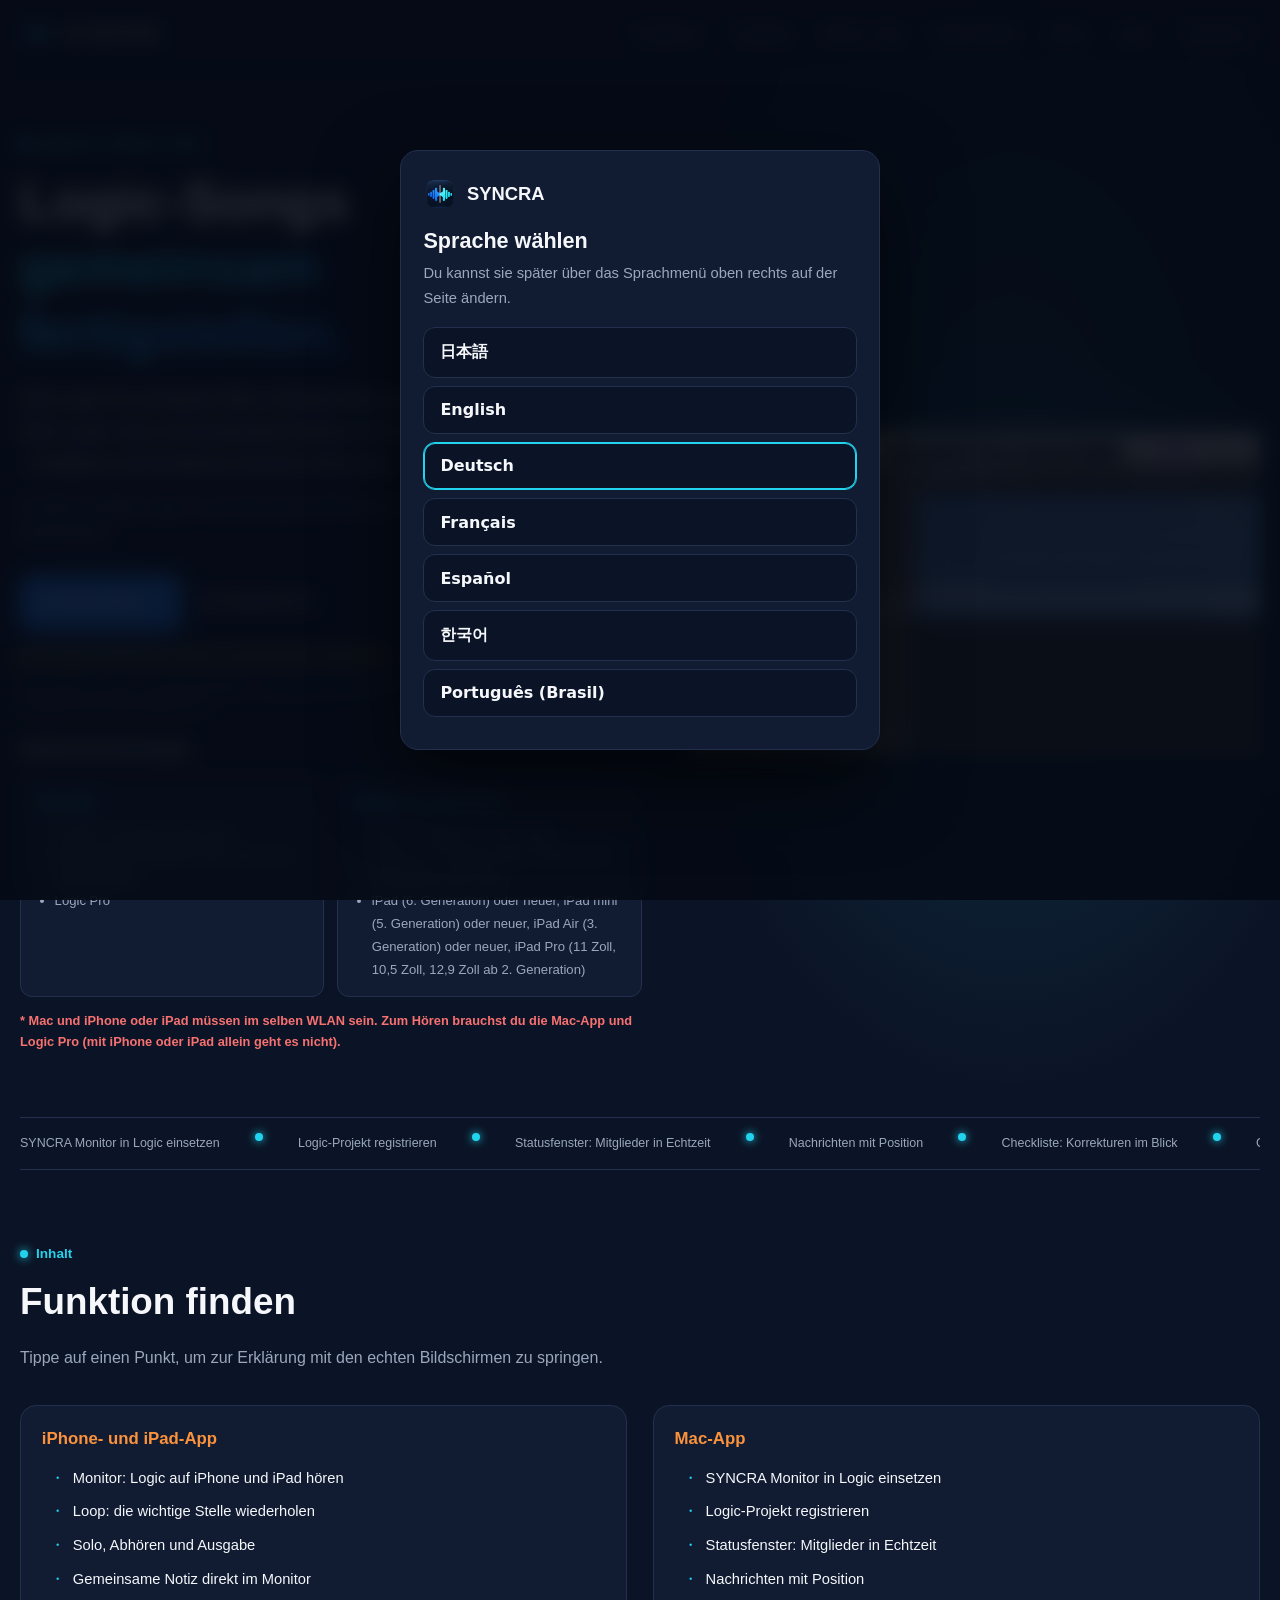
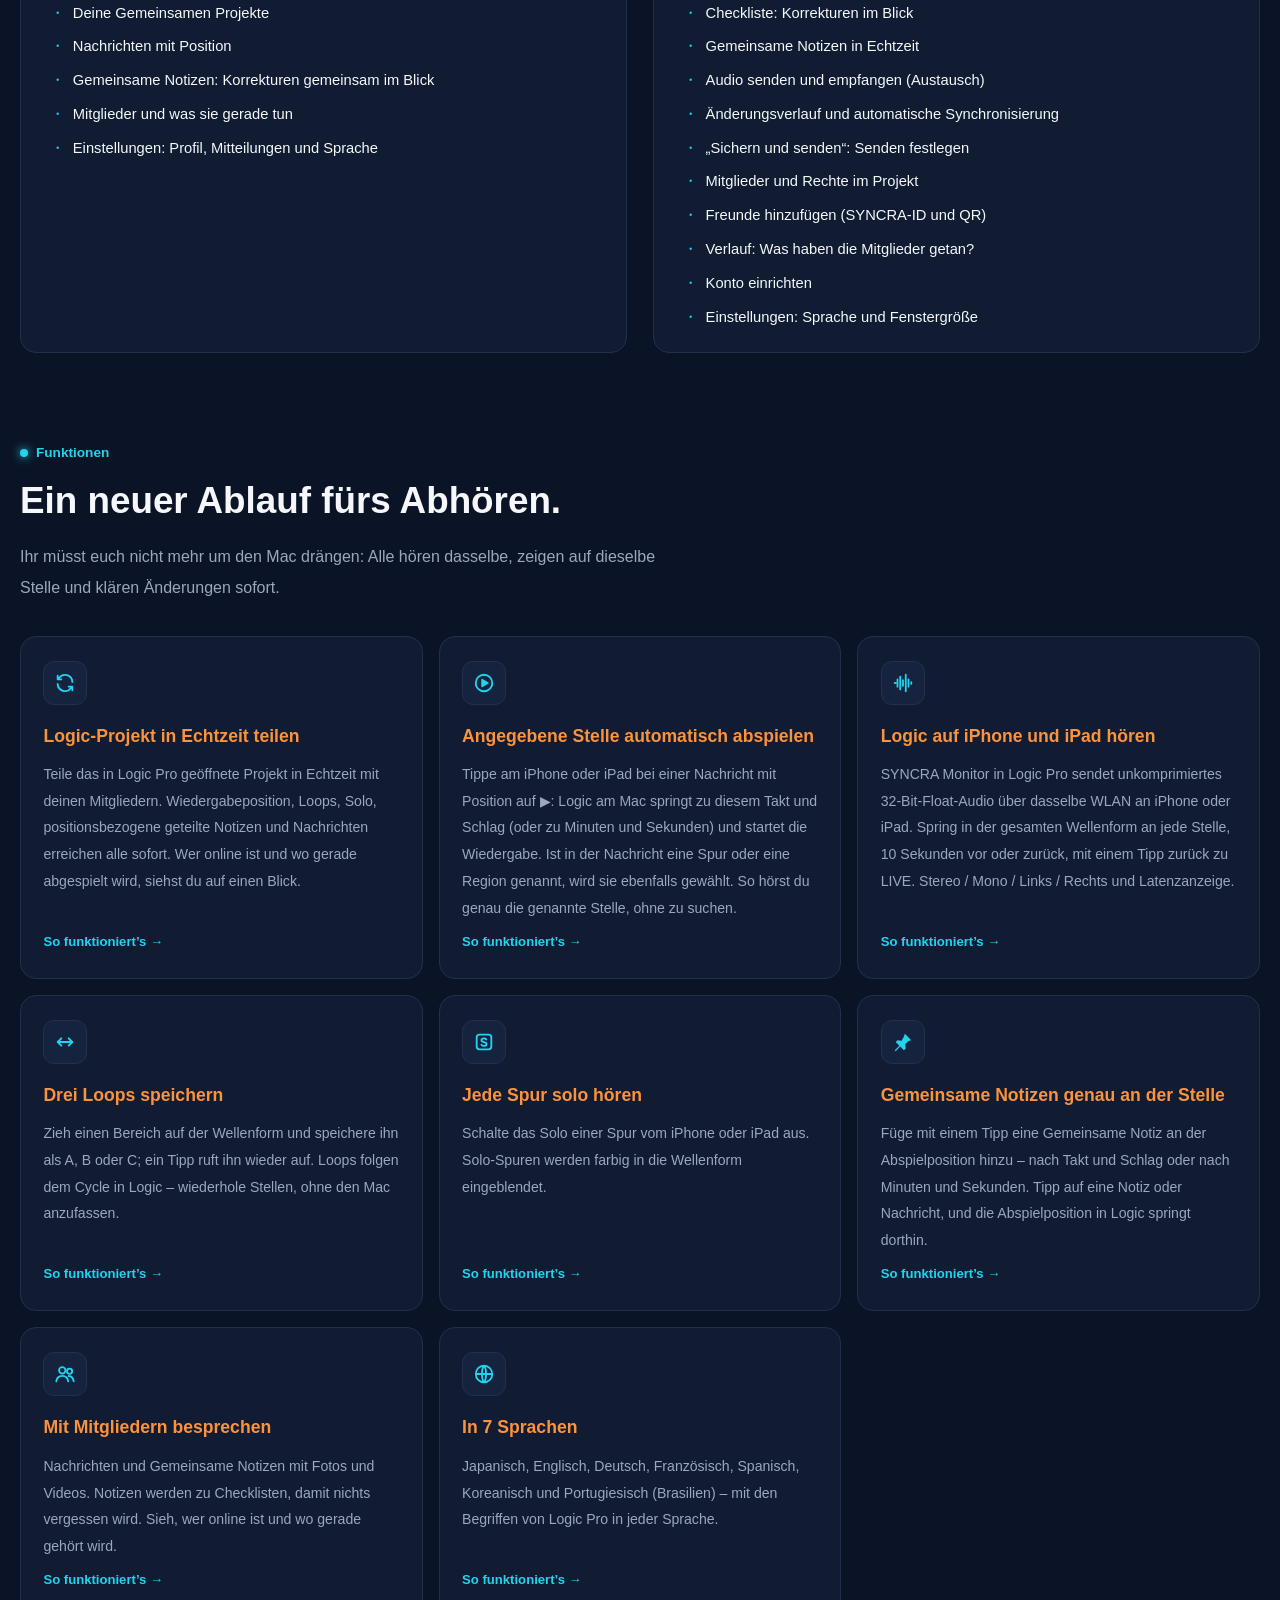
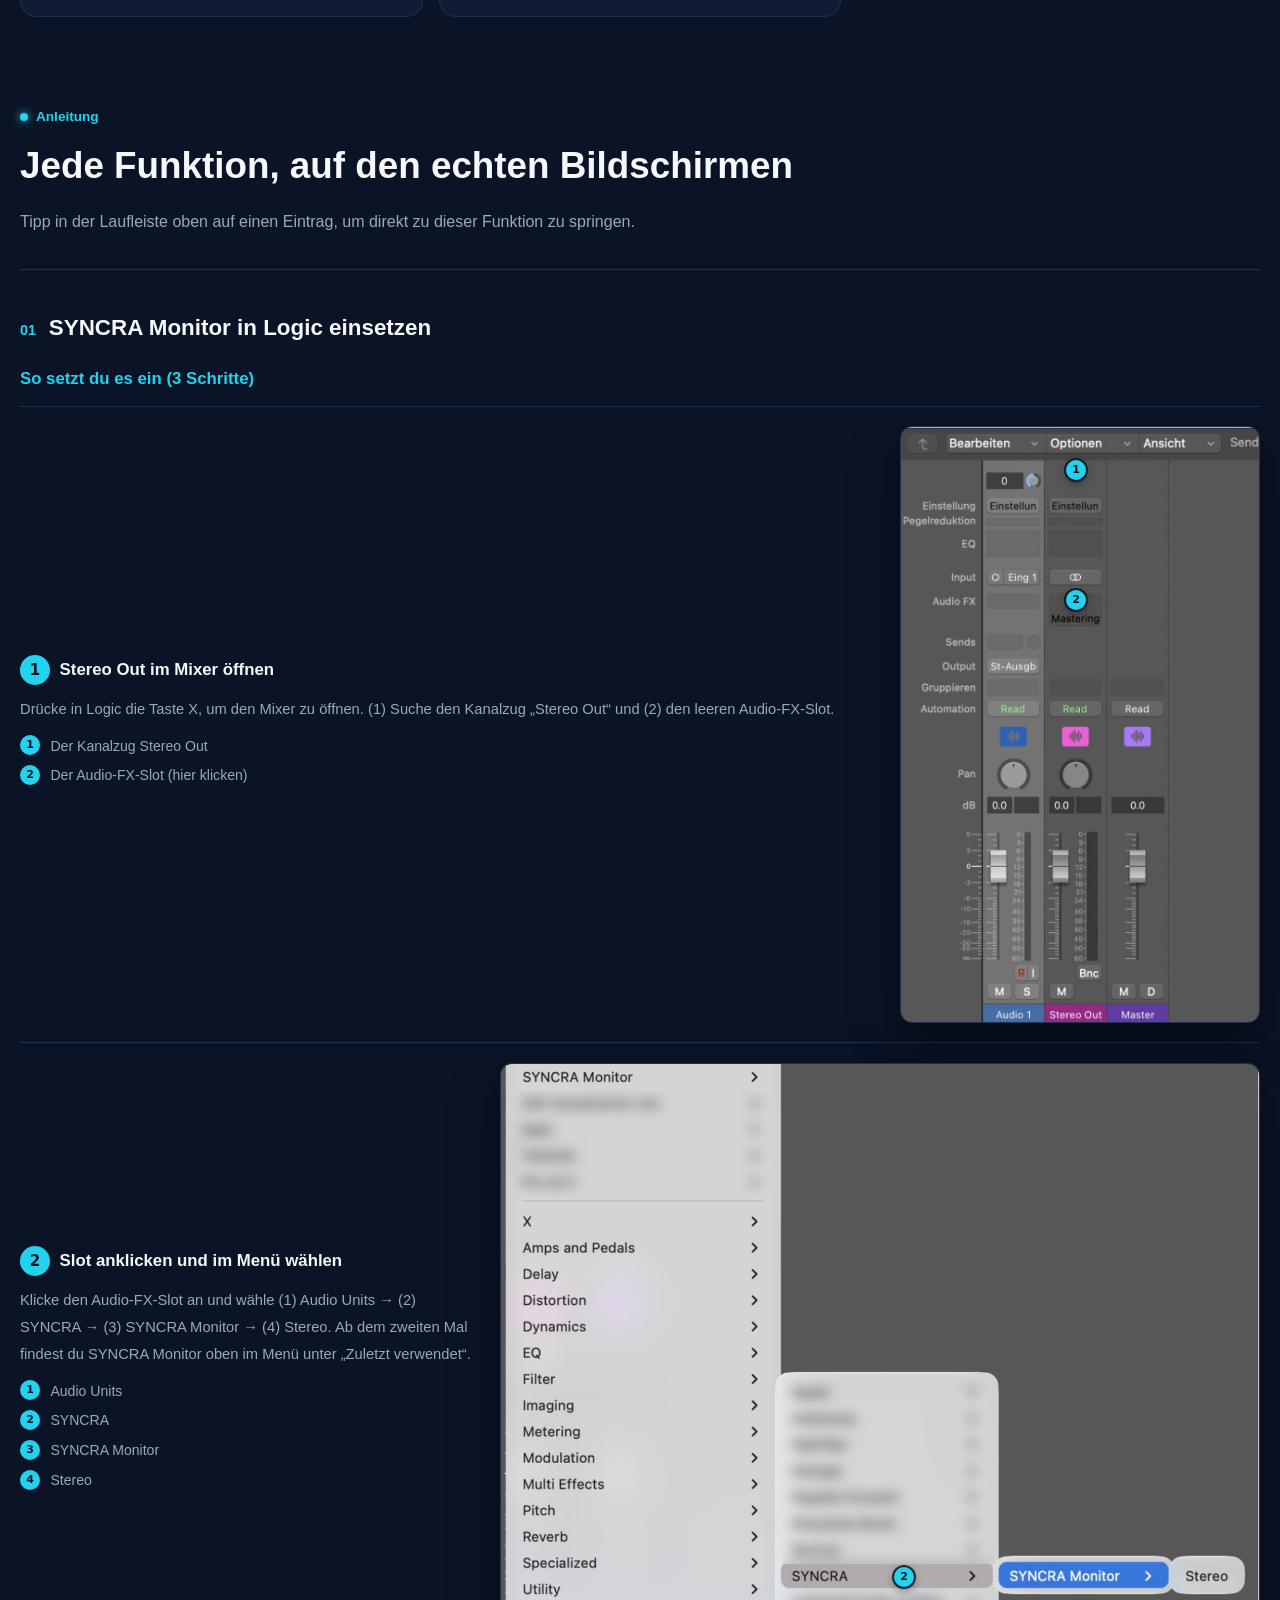
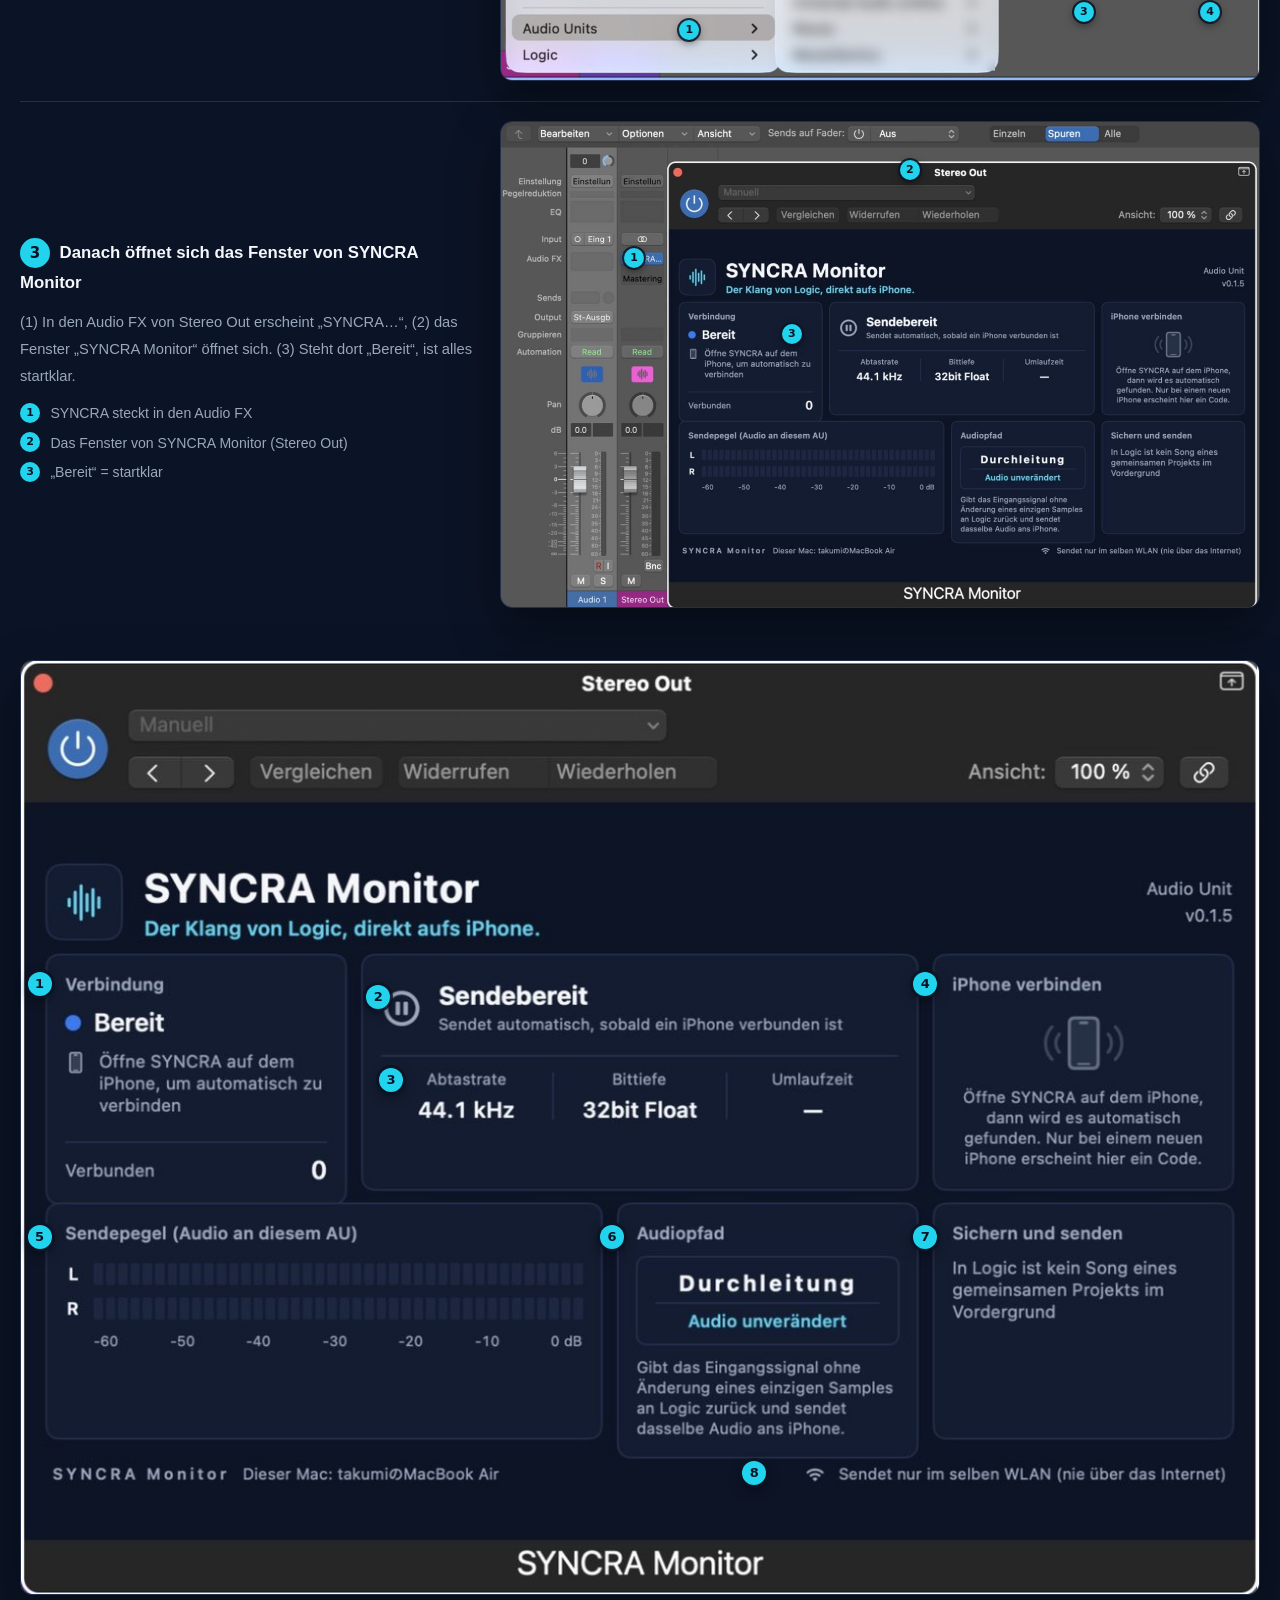
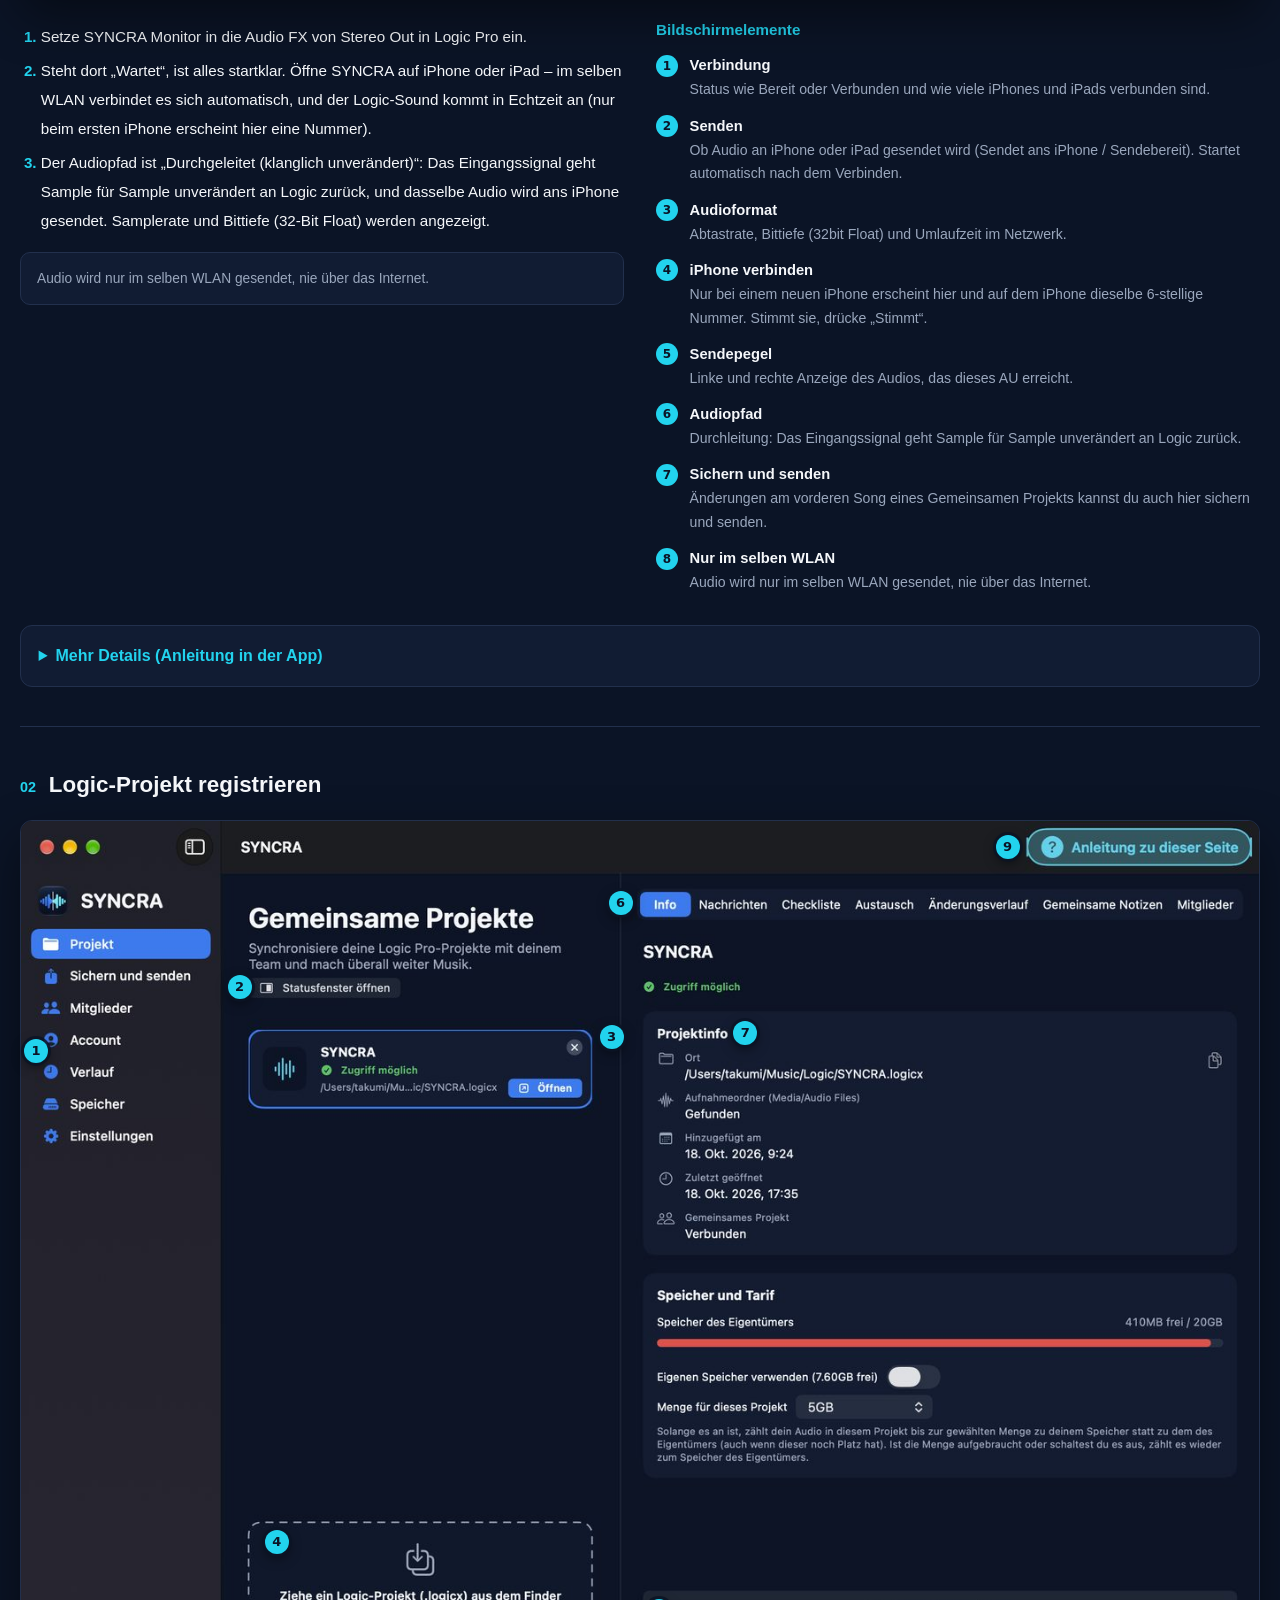
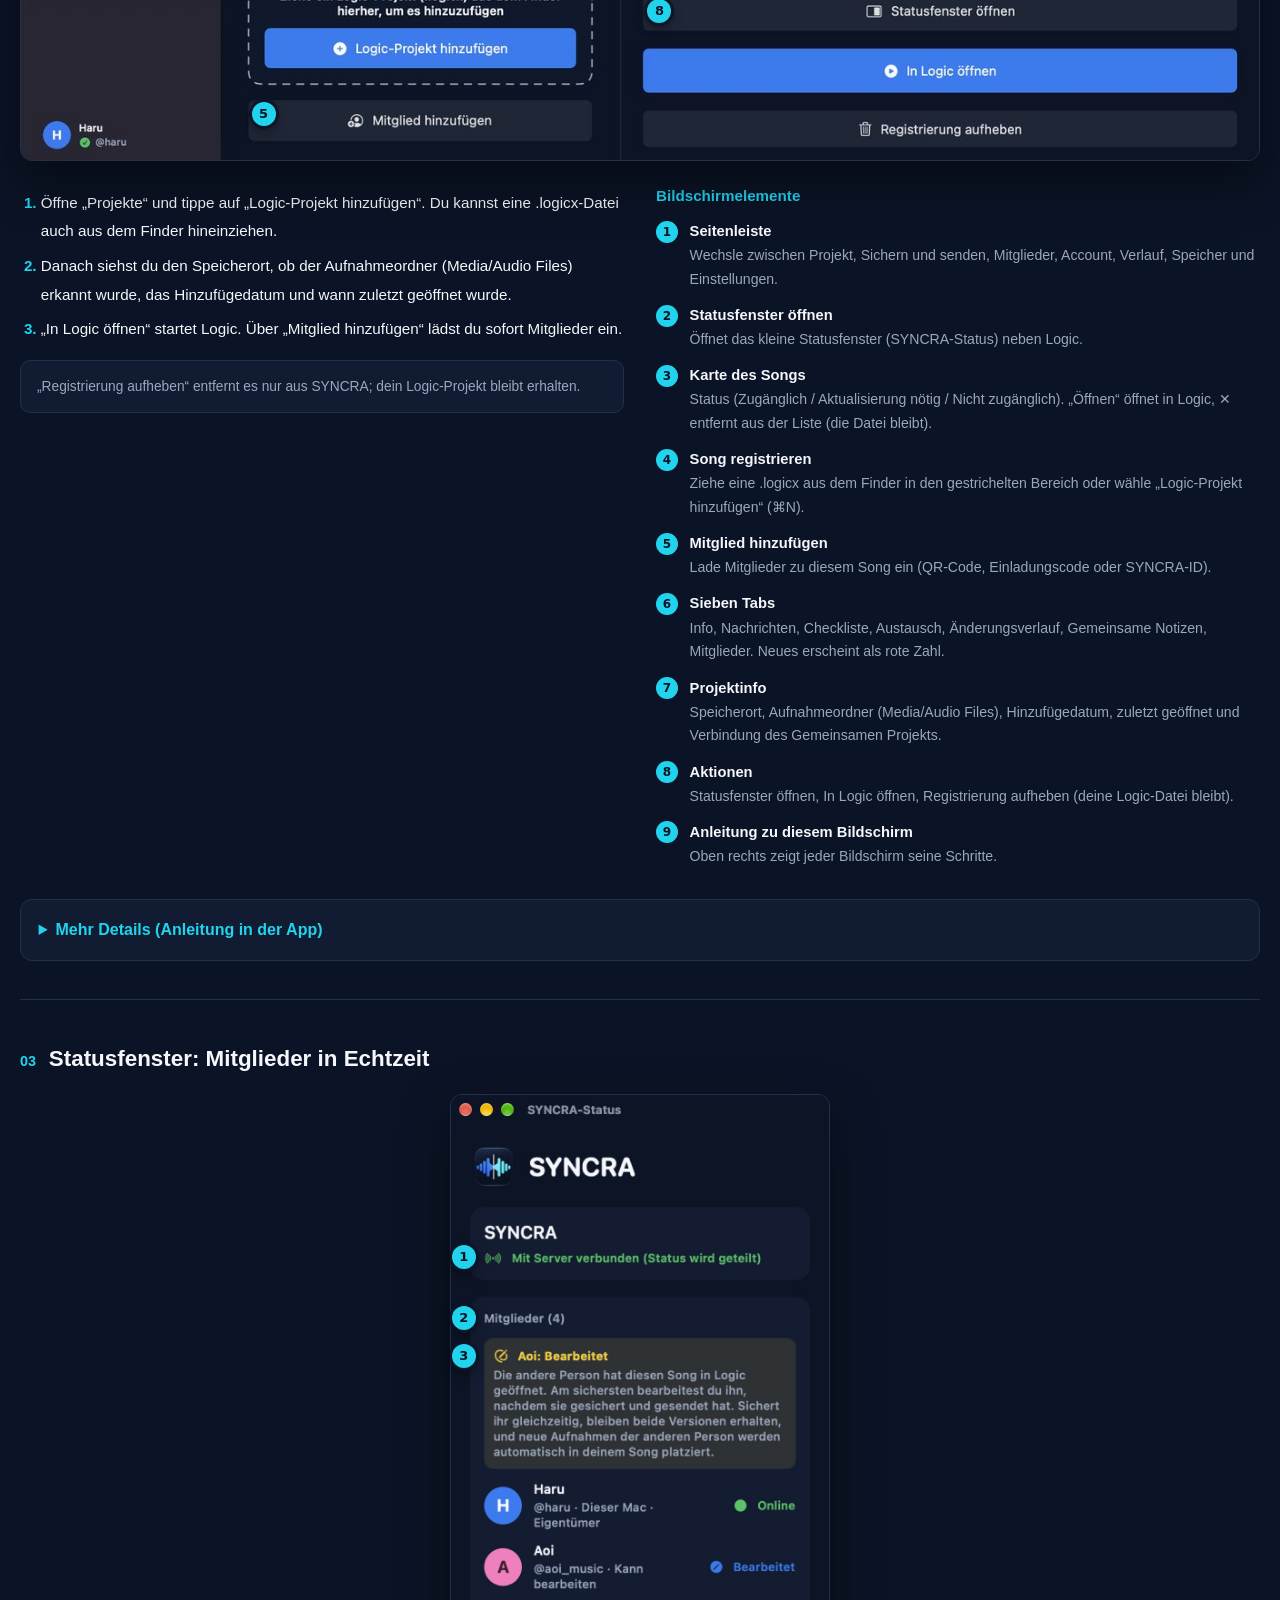
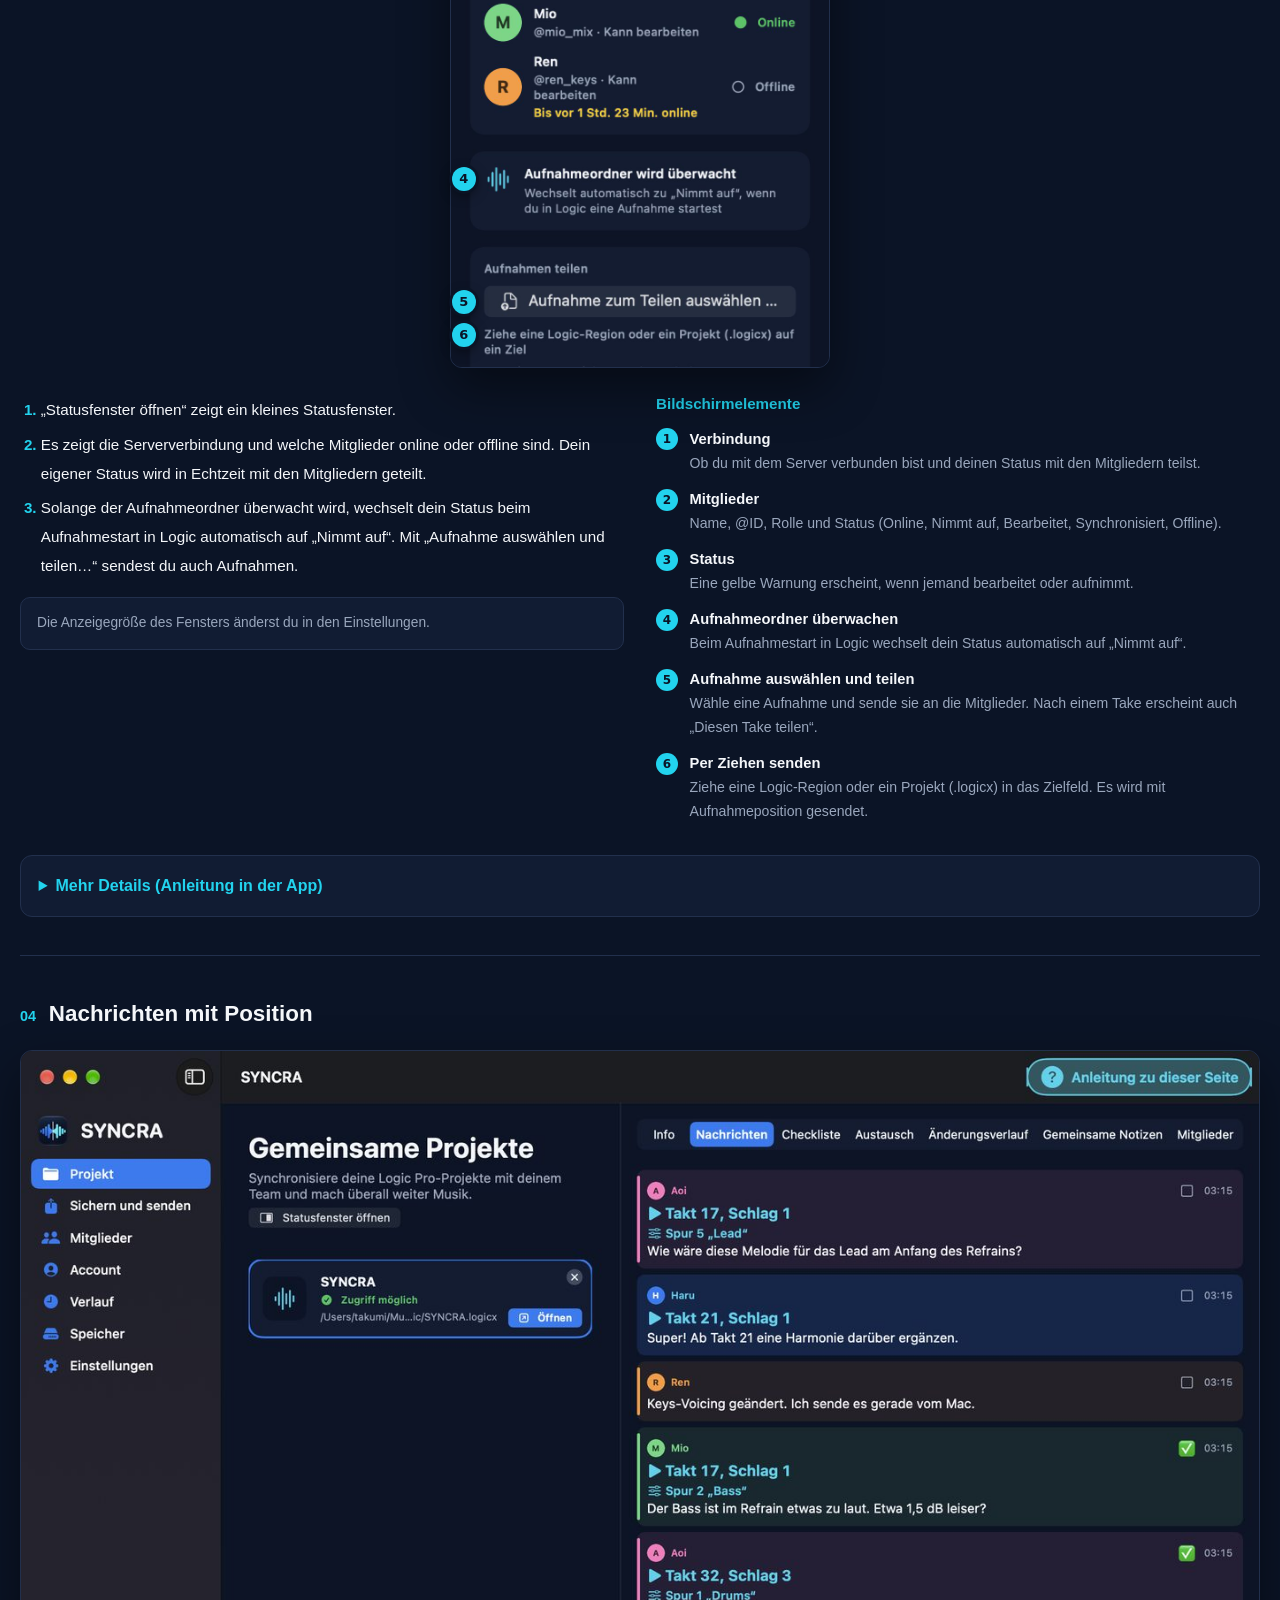
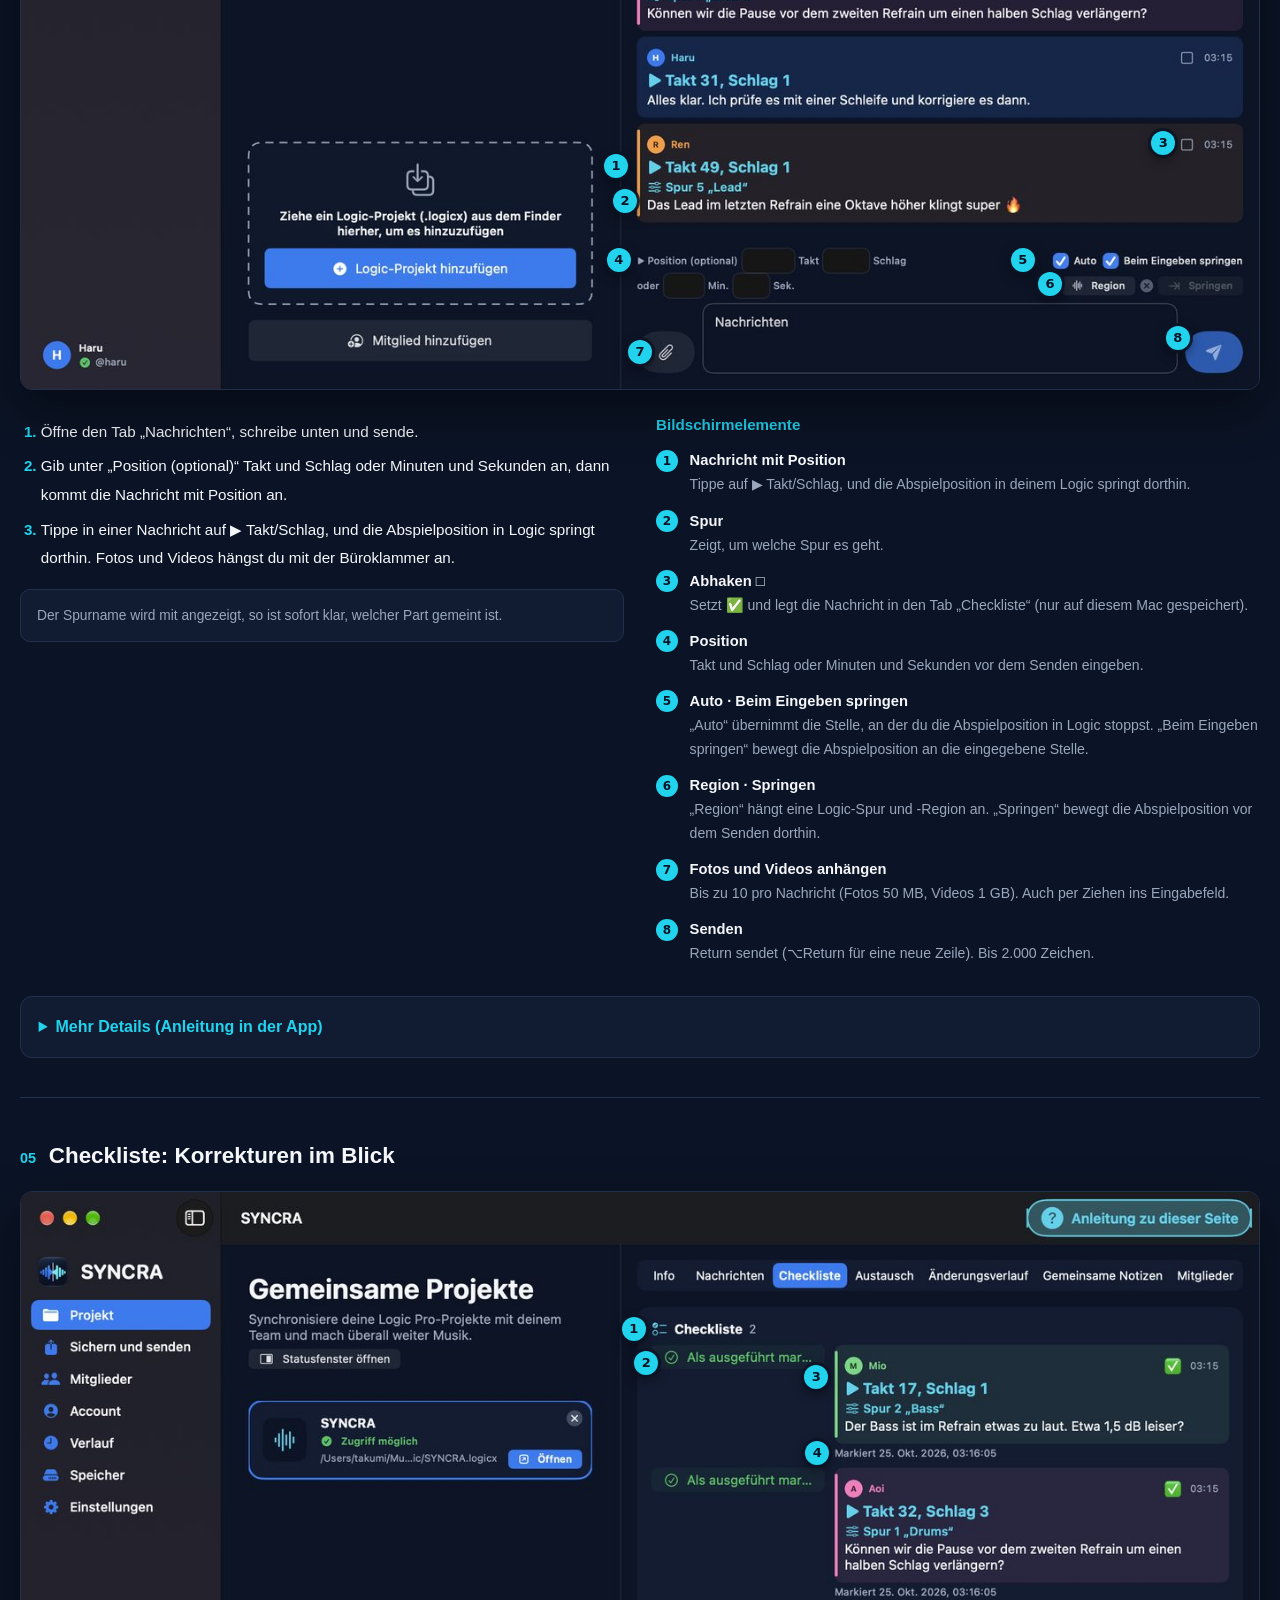
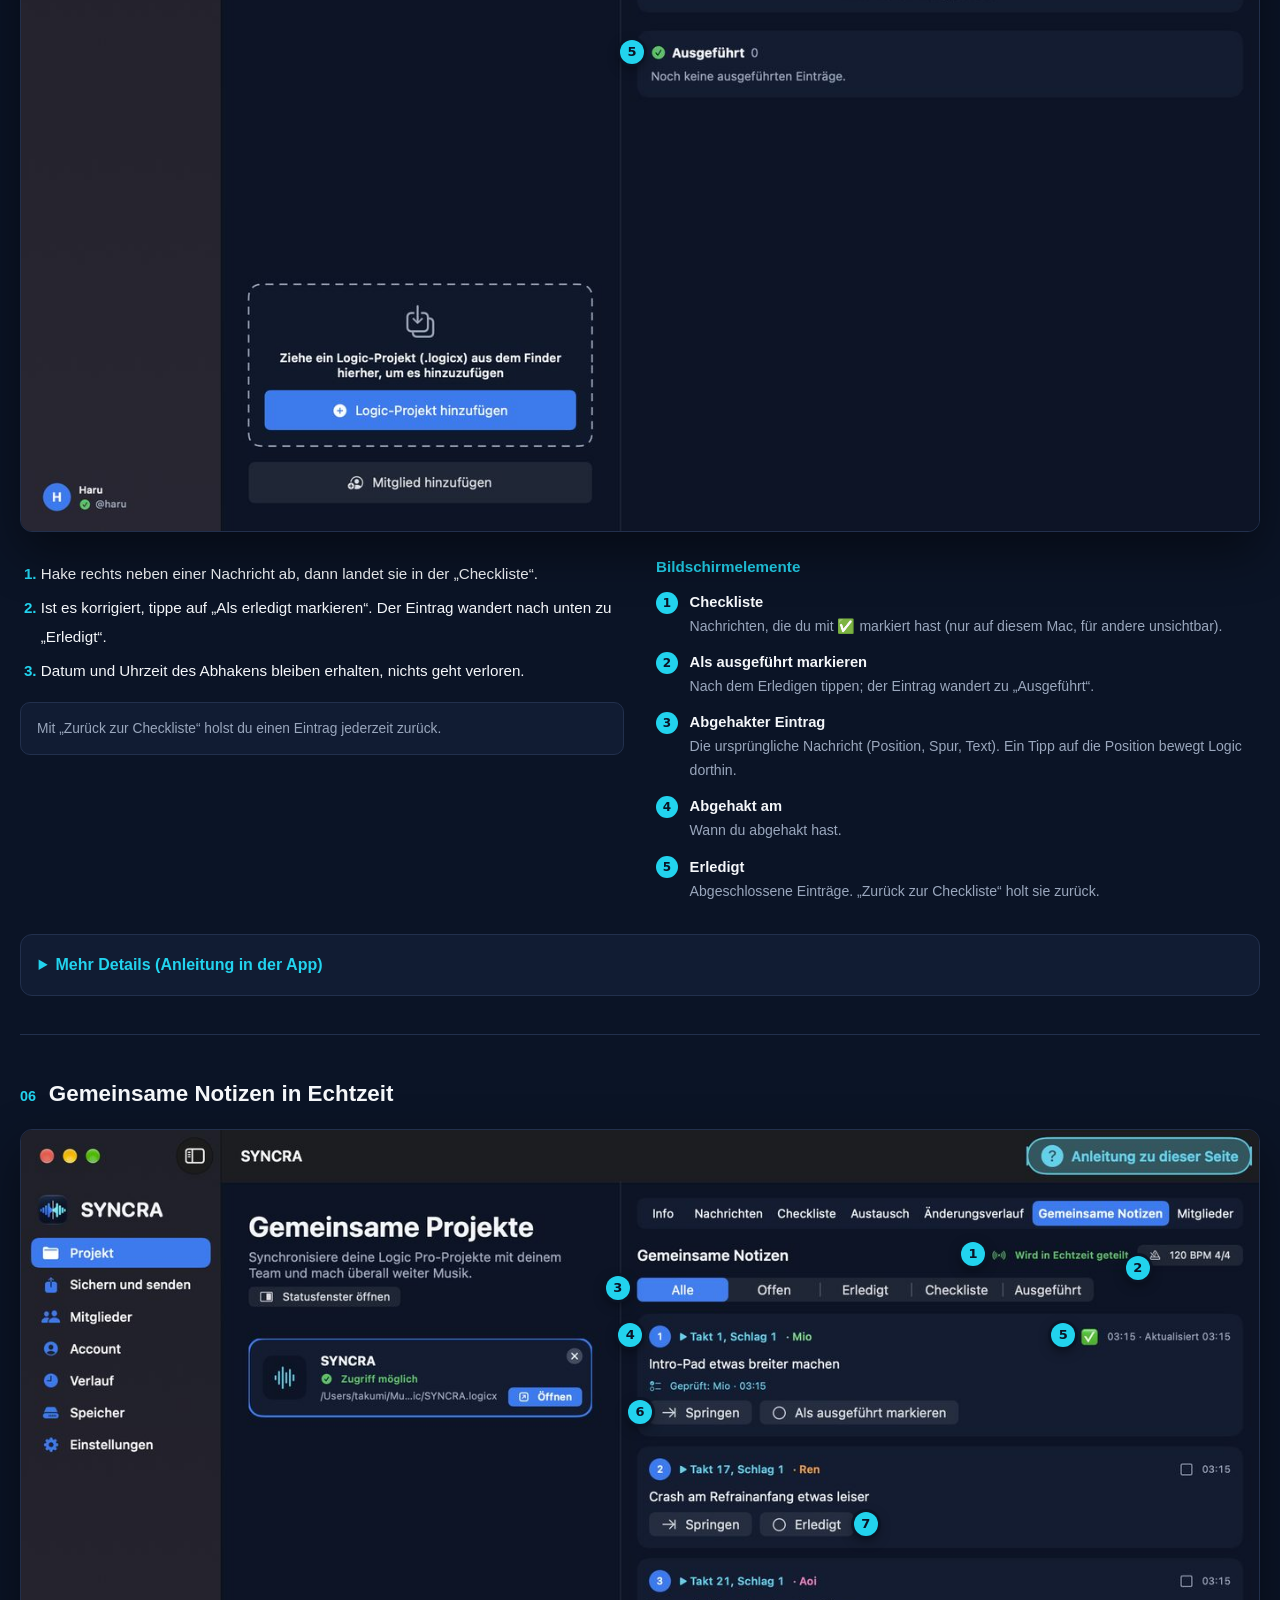
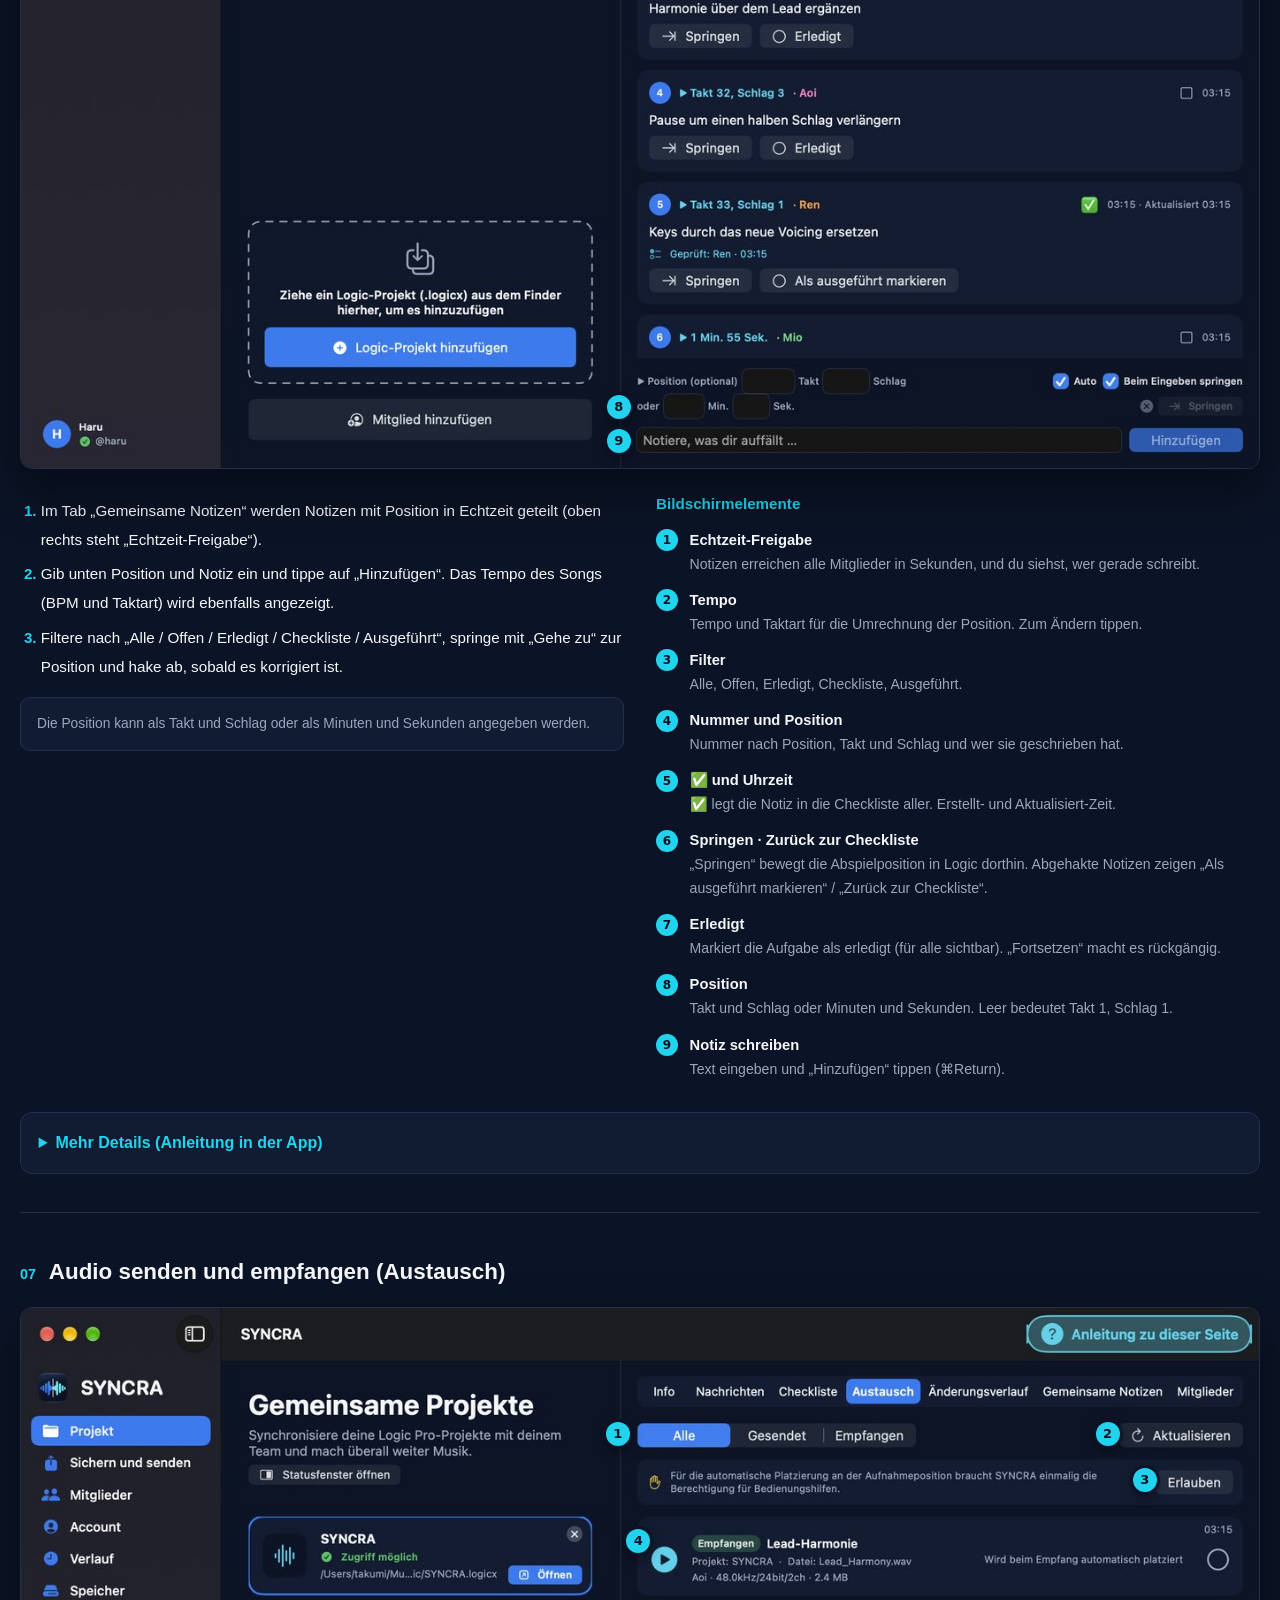
==== commit ec6be3ea: "初めて開いたら言語の選択と同意 Co-Authored-By: Claude Opus 5.5 <noreply@anthropic.com> Claude-Session: https://clau" ====
--- a/de/index.html
+++ b/de/index.html
@@ -1,4 +1,4 @@
-<!doctype html><html lang="de"><head><meta charset="utf-8"><meta name="viewport" content="width=device-width,initial-scale=1"><title>SYNCRA</title><link rel="stylesheet" href="../style.css?v=20261024e"></head><body><main class="home"><link rel="alternate" hreflang="ja" href="https://tak0923.github.io/syncra-site/index.html"><link rel="alternate" hreflang="en" href="https://tak0923.github.io/syncra-site/en/index.html"><link rel="alternate" hreflang="de" href="https://tak0923.github.io/syncra-site/de/index.html"><link rel="alternate" hreflang="fr" href="https://tak0923.github.io/syncra-site/fr/index.html"><link rel="alternate" hreflang="es" href="https://tak0923.github.io/syncra-site/es/index.html"><link rel="alternate" hreflang="ko" href="https://tak0923.github.io/syncra-site/ko/index.html"><link rel="alternate" hreflang="pt-BR" href="https://tak0923.github.io/syncra-site/pt-BR/index.html"><script>document.documentElement.classList.add('js');addEventListener('DOMContentLoaded',function(){var e=document.querySelectorAll('.rv');if(!('IntersectionObserver'in window)){e.forEach(function(x){x.classList.add('in')});return}var o=new IntersectionObserver(function(es){es.forEach(function(x){if(x.isIntersecting){x.target.classList.add('in');o.unobserve(x.target)}})},{threshold:.1});e.forEach(function(x){o.observe(x)});var s=document.querySelector('.shots');if(s&&!matchMedia('(prefers-reduced-motion: reduce)').matches){var im=[].slice.call(s.querySelectorAll('img')),cur=0,last=-1;function pick(){var n;do{n=Math.floor(Math.random()*im.length)}while(im.length>1&&(n===cur||n===last));return n}setInterval(function(){var n=pick();im[cur].classList.remove('on');im[n].classList.add('on');last=cur;cur=n},5000)}document.querySelectorAll('.annw').forEach(function(w){if(w.scrollWidth<=w.clientWidth)return;var p=w.querySelectorAll('.pin'),t=0;p.forEach(function(x){t+=parseFloat(x.style.left)});if(!p.length)return;var c=t/p.length/100*w.scrollWidth;w.scrollLeft=Math.max(0,c-w.clientWidth/2)})});</script><header class="hdr"><a class="logo" href="#top"><img src="../img/icon.png" alt="" width="34" height="34">SYNCRA</a>
+<!doctype html><html lang="de"><head><meta charset="utf-8"><meta name="viewport" content="width=device-width,initial-scale=1"><title>SYNCRA</title><link rel="stylesheet" href="../style.css?v=20261025a"></head><body><main class="home"><link rel="alternate" hreflang="ja" href="https://tak0923.github.io/syncra-site/index.html"><link rel="alternate" hreflang="en" href="https://tak0923.github.io/syncra-site/en/index.html"><link rel="alternate" hreflang="de" href="https://tak0923.github.io/syncra-site/de/index.html"><link rel="alternate" hreflang="fr" href="https://tak0923.github.io/syncra-site/fr/index.html"><link rel="alternate" hreflang="es" href="https://tak0923.github.io/syncra-site/es/index.html"><link rel="alternate" hreflang="ko" href="https://tak0923.github.io/syncra-site/ko/index.html"><link rel="alternate" hreflang="pt-BR" href="https://tak0923.github.io/syncra-site/pt-BR/index.html"><script>document.documentElement.classList.add('js');addEventListener('DOMContentLoaded',function(){var e=document.querySelectorAll('.rv');if(!('IntersectionObserver'in window)){e.forEach(function(x){x.classList.add('in')});return}var o=new IntersectionObserver(function(es){es.forEach(function(x){if(x.isIntersecting){x.target.classList.add('in');o.unobserve(x.target)}})},{threshold:.1});e.forEach(function(x){o.observe(x)});var s=document.querySelector('.shots');if(s&&!matchMedia('(prefers-reduced-motion: reduce)').matches){var im=[].slice.call(s.querySelectorAll('img')),cur=0,last=-1;function pick(){var n;do{n=Math.floor(Math.random()*im.length)}while(im.length>1&&(n===cur||n===last));return n}setInterval(function(){var n=pick();im[cur].classList.remove('on');im[n].classList.add('on');last=cur;cur=n},5000)}document.querySelectorAll('.annw').forEach(function(w){if(w.scrollWidth<=w.clientWidth)return;var p=w.querySelectorAll('.pin'),t=0;p.forEach(function(x){t+=parseFloat(x.style.left)});if(!p.length)return;var c=t/p.length/100*w.scrollWidth;w.scrollLeft=Math.max(0,c-w.clientWidth/2)})});</script><header class="hdr"><a class="logo" href="#top"><img src="../img/icon.png" alt="" width="34" height="34">SYNCRA</a>
 <nav><a href="#features" class=hm>Funktionen</a><a href="#usage">Anleitung</a><a href="#mobile" class=hm>iPhone · iPad</a><a href="#how">Erste Schritte</a><a href="#pricing" class=hm>Preise</a><a href="#faq">FAQ</a><details class="lang"><summary>Deutsch ▾</summary><ul><li><a href="../index.html" class="" hreflang="ja">日本語</a></li><li><a href="../en/index.html" class="" hreflang="en">English</a></li><li><a href="../de/index.html" class="on" hreflang="de">Deutsch</a></li><li><a href="../fr/index.html" class="" hreflang="fr">Français</a></li><li><a href="../es/index.html" class="" hreflang="es">Español</a></li><li><a href="../ko/index.html" class="" hreflang="ko">한국어</a></li><li><a href="../pt-BR/index.html" class="" hreflang="pt-BR">Português (BR)</a></li></ul></details></nav></header>
 <section class="hero" id="top"><div class="rv in"><p class="kicker">Logic Pro × iPhone · iPad</p><h1>Logic-Songs<br><span class="hl">gemeinsam fertigstellen.</span></h1>
 <p class="lead">Höre Logic Pro auf deinem Mac in Echtzeit über dasselbe WLAN auf iPhone und iPad. Loops, Solo und Gemeinsame Notizen mit Position werden in Echtzeit geteilt – Feedback und Korrekturen kommen sofort voran.</p><p class="note2">SYNCRA verbindet Logic Pro auf dem Mac mit iPhone und iPad – für gemeinsames Musikmachen.</p><div class="ctas"><a class="b1" href="../download/SYNCRA-0.1.6-8.zip">Für Mac laden <span>↓</span></a><a class="b2" href="#how">So funktioniert es</a></div><p class="dot">Die App für iPhone und iPad erscheint bald im App Store</p><p class="hash">Mac-Version 0.1.6 (8) · von Apple beglaubigt · automatische Updates / SHA-256 024329024f5fb90a8d7ebf9b9438464bf7b0da8036153457385f78c08b24eec0</p><div class="req" id="req"><p class="rqh">Systemvoraussetzungen</p><div class="rq"><h4>Mac-App</h4><ul><li>macOS 14 Sonoma oder neuer</li><li>Mac mit Apple Chip (M1 oder neuer) oder Intel-Prozessor</li><li>Logic Pro</li></ul></div><div class="rq"><h4>iPhone- und iPad-App</h4><ul><li>iOS 17 / iPadOS 17 oder neuer</li><li>iPhone XS, XR oder neuer; iPhone SE (2. Generation) oder neuer</li><li>iPad (6. Generation) oder neuer, iPad mini (5. Generation) oder neuer, iPad Air (3. Generation) oder neuer, iPad Pro (11 Zoll, 10,5 Zoll, 12,9 Zoll ab 2. Generation)</li></ul></div><p class="rqn">* Mac und iPhone oder iPad müssen im selben WLAN sein. Zum Hören brauchst du die Mac-App und Logic Pro (mit iPhone oder iPad allein geht es nicht).</p></div></div>
@@ -6,7 +6,7 @@
 <div class="strip"><div class="t"><a href="#u1">SYNCRA Monitor in Logic einsetzen</a><i></i><a href="#u2">Logic-Projekt registrieren</a><i></i><a href="#u3">Statusfenster: Mitglieder in Echtzeit</a><i></i><a href="#u4">Nachrichten mit Position</a><i></i><a href="#u5">Checkliste: Korrekturen im Blick</a><i></i><a href="#u6">Gemeinsame Notizen in Echtzeit</a><i></i><a href="#u7">Audio senden und empfangen (Austausch)</a><i></i><a href="#u8">Änderungsverlauf und automatische Synchronisierung</a><i></i><a href="#u9">„Sichern und senden“: Senden festlegen</a><i></i><a href="#u10">Mitglieder und Rechte im Projekt</a><i></i><a href="#u11">Freunde hinzufügen (SYNCRA-ID und QR)</a><i></i><a href="#u12">Verlauf: Was haben die Mitglieder getan?</a><i></i><a href="#u13">Konto einrichten</a><i></i><a href="#u14">Einstellungen: Sprache und Fenstergröße</a><i></i><a href="#u1">SYNCRA Monitor in Logic einsetzen</a><i></i><a href="#u2">Logic-Projekt registrieren</a><i></i><a href="#u3">Statusfenster: Mitglieder in Echtzeit</a><i></i><a href="#u4">Nachrichten mit Position</a><i></i><a href="#u5">Checkliste: Korrekturen im Blick</a><i></i><a href="#u6">Gemeinsame Notizen in Echtzeit</a><i></i><a href="#u7">Audio senden und empfangen (Austausch)</a><i></i><a href="#u8">Änderungsverlauf und automatische Synchronisierung</a><i></i><a href="#u9">„Sichern und senden“: Senden festlegen</a><i></i><a href="#u10">Mitglieder und Rechte im Projekt</a><i></i><a href="#u11">Freunde hinzufügen (SYNCRA-ID und QR)</a><i></i><a href="#u12">Verlauf: Was haben die Mitglieder getan?</a><i></i><a href="#u13">Konto einrichten</a><i></i><a href="#u14">Einstellungen: Sprache und Fenstergröße</a><i></i></div></div>
 <section class="sec ftoc" id="toc"><p class="kicker rv">Inhalt</p><h2 class="rv">Funktion finden</h2><p class="desc rv">Tippe auf einen Punkt, um zur Erklärung mit den echten Bildschirmen zu springen.</p><div class="cols"><div class="col rv"><h3>iPhone- und iPad-App</h3><ul><li><a class="ft" href="#i1"><span>Monitor: Logic auf iPhone und iPad hören</span></a></li><li><a class="ft" href="#i2"><span>Loop: die wichtige Stelle wiederholen</span></a></li><li><a class="ft" href="#i3"><span>Solo, Abhören und Ausgabe</span></a></li><li><a class="ft" href="#i4"><span>Gemeinsame Notiz direkt im Monitor</span></a></li><li><a class="ft" href="#i5"><span>Deine Gemeinsamen Projekte</span></a></li><li><a class="ft" href="#i6"><span>Nachrichten mit Position</span></a></li><li><a class="ft" href="#i7"><span>Gemeinsame Notizen: Korrekturen gemeinsam im Blick</span></a></li><li><a class="ft" href="#i8"><span>Mitglieder und was sie gerade tun</span></a></li><li><a class="ft" href="#i9"><span>Einstellungen: Profil, Mitteilungen und Sprache</span></a></li></ul></div><div class="col rv"><h3>Mac-App</h3><ul><li><a class="ft" href="#u1"><span>SYNCRA Monitor in Logic einsetzen</span></a></li><li><a class="ft" href="#u2"><span>Logic-Projekt registrieren</span></a></li><li><a class="ft" href="#u3"><span>Statusfenster: Mitglieder in Echtzeit</span></a></li><li><a class="ft" href="#u4"><span>Nachrichten mit Position</span></a></li><li><a class="ft" href="#u5"><span>Checkliste: Korrekturen im Blick</span></a></li><li><a class="ft" href="#u6"><span>Gemeinsame Notizen in Echtzeit</span></a></li><li><a class="ft" href="#u7"><span>Audio senden und empfangen (Austausch)</span></a></li><li><a class="ft" href="#u8"><span>Änderungsverlauf und automatische Synchronisierung</span></a></li><li><a class="ft" href="#u9"><span>„Sichern und senden“: Senden festlegen</span></a></li><li><a class="ft" href="#u10"><span>Mitglieder und Rechte im Projekt</span></a></li><li><a class="ft" href="#u11"><span>Freunde hinzufügen (SYNCRA-ID und QR)</span></a></li><li><a class="ft" href="#u12"><span>Verlauf: Was haben die Mitglieder getan?</span></a></li><li><a class="ft" href="#u13"><span>Konto einrichten</span></a></li><li><a class="ft" href="#u14"><span>Einstellungen: Sprache und Fenstergröße</span></a></li></ul></div></div></section><section class="sec" id="features"><p class="kicker rv">Funktionen</p><h2 class="rv">Ein neuer Ablauf fürs Abhören.</h2><p class="desc rv">Ihr müsst euch nicht mehr um den Mac drängen: Alle hören dasselbe, zeigen auf dieselbe Stelle und klären Änderungen sofort.</p><div class="cards"><a class="fc rv" href="#u8"><div class="ic"><svg viewBox="0 0 24 24" fill="none" stroke="currentColor" stroke-width="2" stroke-linecap="round" stroke-linejoin="round"><path d="M20 11a8 8 0 0 0-14.5-4.5L4 8M4 4v4h4M4 13a8 8 0 0 0 14.5 4.5L20 16M20 20v-4h-4"/></svg></div><h3>Logic-Projekt in Echtzeit teilen</h3><p>Teile das in Logic Pro geöffnete Projekt in Echtzeit mit deinen Mitgliedern. Wiedergabeposition, Loops, Solo, positionsbezogene geteilte Notizen und Nachrichten erreichen alle sofort. Wer online ist und wo gerade abgespielt wird, siehst du auf einen Blick.</p><span class="go">So funktioniert’s →</span></a><a class="fc rv" href="#i6"><div class="ic"><svg viewBox="0 0 24 24" fill="none" stroke="currentColor" stroke-width="2" stroke-linejoin="round"><circle cx="12" cy="12" r="9"/><path d="M10 8.5v7l6-3.5z" fill="currentColor"/></svg></div><h3>Angegebene Stelle automatisch abspielen</h3><p>Tippe am iPhone oder iPad bei einer Nachricht mit Position auf ▶: Logic am Mac springt zu diesem Takt und Schlag (oder zu Minuten und Sekunden) und startet die Wiedergabe. Ist in der Nachricht eine Spur oder eine Region genannt, wird sie ebenfalls gewählt. So hörst du genau die genannte Stelle, ohne zu suchen.</p><span class="go">So funktioniert’s →</span></a><a class="fc rv" href="#i1"><div class="ic"><svg viewBox="0 0 24 24" fill="none" stroke="currentColor" stroke-width="2" stroke-linecap="round"><path d="M3 12h1M6 8v8M9 5v14M12 9v6M15 3v18M18 8v8M21 11v2"/></svg></div><h3>Logic auf iPhone und iPad hören</h3><p>SYNCRA Monitor in Logic Pro sendet unkomprimiertes 32-Bit-Float-Audio über dasselbe WLAN an iPhone oder iPad. Spring in der gesamten Wellenform an jede Stelle, 10 Sekunden vor oder zurück, mit einem Tipp zurück zu LIVE. Stereo / Mono / Links / Rechts und Latenzanzeige.</p><span class="go">So funktioniert’s →</span></a><a class="fc rv" href="#i2"><div class="ic"><svg viewBox="0 0 24 24" fill="none" stroke="currentColor" stroke-width="2" stroke-linecap="round" stroke-linejoin="round"><path d="M4 12h16M8 8l-4 4 4 4M16 8l4 4-4 4"/></svg></div><h3>Drei Loops speichern</h3><p>Zieh einen Bereich auf der Wellenform und speichere ihn als A, B oder C; ein Tipp ruft ihn wieder auf. Loops folgen dem Cycle in Logic – wiederhole Stellen, ohne den Mac anzufassen.</p><span class="go">So funktioniert’s →</span></a><a class="fc rv" href="#i3"><div class="ic"><svg viewBox="0 0 24 24" fill="none" stroke="currentColor" stroke-width="2"><rect x="4" y="4" width="16" height="16" rx="3"/><path d="M14.5 9.2c-.6-.8-1.5-1.2-2.5-1.2-1.7 0-2.8.9-2.8 2.1 0 2.8 5.6 1.4 5.6 4.1 0 1.3-1.2 2.1-2.8 2.1-1.2 0-2.2-.5-2.8-1.4" stroke-linecap="round"/></svg></div><h3>Jede Spur solo hören</h3><p>Schalte das Solo einer Spur vom iPhone oder iPad aus. Solo-Spuren werden farbig in die Wellenform eingeblendet.</p><span class="go">So funktioniert’s →</span></a><a class="fc rv" href="#i4"><div class="ic"><svg viewBox="0 0 24 24" fill="currentColor"><path d="M14 3l7 7-3 1-3.5 3.5.5 4.5-2 2-4-4-5 5-1-1 5-5-4-4 2-2 4.5.5L13 6z"/></svg></div><h3>Gemeinsame Notizen genau an der Stelle</h3><p>Füge mit einem Tipp eine Gemeinsame Notiz an der Abspielposition hinzu – nach Takt und Schlag oder nach Minuten und Sekunden. Tipp auf eine Notiz oder Nachricht, und die Abspielposition in Logic springt dorthin.</p><span class="go">So funktioniert’s →</span></a><a class="fc rv" href="#u4"><div class="ic"><svg viewBox="0 0 24 24" fill="none" stroke="currentColor" stroke-width="2" stroke-linecap="round"><circle cx="9" cy="8" r="3.5"/><path d="M2.5 20c.5-3.5 3-6 6.5-6s6 2.5 6.5 6"/><circle cx="17" cy="9" r="2.8"/><path d="M16 14.2c3 .2 5 2.4 5.5 5.8"/></svg></div><h3>Mit Mitgliedern besprechen</h3><p>Nachrichten und Gemeinsame Notizen mit Fotos und Videos. Notizen werden zu Checklisten, damit nichts vergessen wird. Sieh, wer online ist und wo gerade gehört wird.</p><span class="go">So funktioniert’s →</span></a><a class="fc rv" href="#u14"><div class="ic"><svg viewBox="0 0 24 24" fill="none" stroke="currentColor" stroke-width="2"><circle cx="12" cy="12" r="9"/><path d="M3 12h18M12 3c3 3.5 3 14.5 0 18M12 3c-3 3.5-3 14.5 0 18"/></svg></div><h3>In 7 Sprachen</h3><p>Japanisch, Englisch, Deutsch, Französisch, Spanisch, Koreanisch und Portugiesisch (Brasilien) – mit den Begriffen von Logic Pro in jeder Sprache.</p><span class="go">So funktioniert’s →</span></a></div></section>
 <section class="sec" id="usage"><p class="kicker rv">Anleitung</p><h2 class="rv">Jede Funktion, auf den echten Bildschirmen</h2><p class="desc rv">Tipp in der Laufleiste oben auf einen Eintrag, um direkt zu dieser Funktion zu springen.</p><article class="use rv" id="u1"><div class="uh"><span class="un">01</span><h3>SYNCRA Monitor in Logic einsetzen</h3></div><div class="ins"><h4>So setzt du es ein (3 Schritte)</h4><div class="is tall"><div class="it"><span class="sn">1</span><h5>Stereo Out im Mixer öffnen</h5><p>Drücke in Logic die Taste X, um den Mixer zu öffnen. (1) Suche den Kanalzug „Stereo Out“ und (2) den leeren Audio-FX-Slot.</p><ol class="pl"><li>Der Kanalzug Stereo Out</li><li>Der Audio-FX-Slot (hier klicken)</li></ol></div><figure class="ann"><img src="../img/ins1_de.jpg" width="771" height="1282" alt="" loading="lazy"><span class="pin" style="left:48.90%;top:7.33%">1</span><span class="pin" style="left:48.90%;top:29.10%">2</span></figure></div><div class="is"><div class="it"><span class="sn">2</span><h5>Slot anklicken und im Menü wählen</h5><p>Klicke den Audio-FX-Slot an und wähle (1) Audio Units → (2) SYNCRA → (3) SYNCRA Monitor → (4) Stereo. Ab dem zweiten Mal findest du SYNCRA Monitor oben im Menü unter „Zuletzt verwendet“.</p><ol class="pl"><li>Audio Units</li><li>SYNCRA</li><li>SYNCRA Monitor</li><li>Stereo</li></ol></div><figure class="ann"><img src="../img/ins2_de.jpg" width="1204" height="980" alt="" loading="lazy"><span class="pin" style="left:24.92%;top:91.63%">1</span><span class="pin" style="left:53.16%;top:83.06%">2</span><span class="pin" style="left:76.83%;top:88.78%">3</span><span class="pin" style="left:93.44%;top:88.78%">4</span></figure></div><div class="is"><div class="it"><span class="sn">3</span><h5>Danach öffnet sich das Fenster von SYNCRA Monitor</h5><p>(1) In den Audio FX von Stereo Out erscheint „SYNCRA…“, (2) das Fenster „SYNCRA Monitor“ öffnet sich. (3) Steht dort „Bereit“, ist alles startklar.</p><ol class="pl"><li>SYNCRA steckt in den Audio FX</li><li>Das Fenster von SYNCRA Monitor (Stereo Out)</li><li>„Bereit“ = startklar</li></ol></div><figure class="ann"><img src="../img/ins3_de.jpg" width="1372" height="879" alt="" loading="lazy"><span class="pin" style="left:17.64%;top:28.10%">1</span><span class="pin" style="left:53.94%;top:10.13%">2</span><span class="pin" style="left:38.41%;top:43.69%">3</span></figure></div></div><div class="annw"><figure class="ann"><img src="../img/m_monitor_de.jpg" width="1263" height="952" alt="" loading="lazy"><span class="pin" style="left:1.58%;top:34.66%">1</span><span class="pin" style="left:28.90%;top:36.03%">2</span><span class="pin" style="left:29.93%;top:44.96%">3</span><span class="pin" style="left:73.00%;top:34.66%">4</span><span class="pin" style="left:1.58%;top:61.76%">5</span><span class="pin" style="left:47.74%;top:61.76%">6</span><span class="pin" style="left:73.00%;top:61.76%">7</span><span class="pin" style="left:59.22%;top:86.97%">8</span></figure></div><div class="ucols"><div><ol class="steps"><li>Setze SYNCRA Monitor in die Audio FX von Stereo Out in Logic Pro ein.</li><li>Steht dort „Wartet“, ist alles startklar. Öffne SYNCRA auf iPhone oder iPad – im selben WLAN verbindet es sich automatisch, und der Logic-Sound kommt in Echtzeit an (nur beim ersten iPhone erscheint hier eine Nummer).</li><li>Der Audiopfad ist „Durchgeleitet (klanglich unverändert)“: Das Eingangssignal geht Sample für Sample unverändert an Logic zurück, und dasselbe Audio wird ans iPhone gesendet. Samplerate und Bittiefe (32-Bit Float) werden angezeigt.</li></ol><p class="tip">Audio wird nur im selben WLAN gesendet, nie über das Internet.</p></div><div class="legend"><h4>Bildschirmelemente</h4><ol><li><b>Verbindung</b>Status wie Bereit oder Verbunden und wie viele iPhones und iPads verbunden sind.</li><li><b>Senden</b>Ob Audio an iPhone oder iPad gesendet wird (Sendet ans iPhone / Sendebereit). Startet automatisch nach dem Verbinden.</li><li><b>Audioformat</b>Abtastrate, Bittiefe (32bit Float) und Umlaufzeit im Netzwerk.</li><li><b>iPhone verbinden</b>Nur bei einem neuen iPhone erscheint hier und auf dem iPhone dieselbe 6-stellige Nummer. Stimmt sie, drücke „Stimmt“.</li><li><b>Sendepegel</b>Linke und rechte Anzeige des Audios, das dieses AU erreicht.</li><li><b>Audiopfad</b>Durchleitung: Das Eingangssignal geht Sample für Sample unverändert an Logic zurück.</li><li><b>Sichern und senden</b>Änderungen am vorderen Song eines Gemeinsamen Projekts kannst du auch hier sichern und senden.</li><li><b>Nur im selben WLAN</b>Audio wird nur im selben WLAN gesendet, nie über das Internet.</li></ol></div></div><details class="more"><summary>Mehr Details (Anleitung in der App)</summary><div><h5>Mac vorbereiten</h5><ol><li>Lass SYNCRA gestartet.</li><li>Füge das Plug-in „SYNCRA Monitor“ in den Kanalzug von Stereo Out in Logic ein (wähle im Audio-FX-Slot unter „Audio Units“ den Eintrag „SYNCRA“).</li><li>Wenn macOS um die Berechtigung für „Lokales Netzwerk“ bittet, erlaube sie (es wird nichts ins Internet gesendet).</li></ol><p class="note">SYNCRA Monitor verändert das Audio in keiner Weise. Es gibt das eingehende Audio unverändert an Logic zurück.</p><h5>Mit dem iPhone verbinden</h5><ol><li>Öffne in SYNCRA auf dem iPhone den Tab „Monitor“. Ein Mac im selben Wi-Fi wird automatisch gefunden und verbunden.</li><li>Nur bei einem Mac, mit dem du zum ersten Mal verbindest, erscheint dieselbe 6-stellige Nummer auf dem iPhone und im Fenster von SYNCRA Monitor auf dem Mac. Sind sie gleich, klicke am Mac auf „Stimmt überein“. Sind sie verschieden, klicke auf „Stimmt nicht überein“.</li><li>Ab dem zweiten Mal wird automatisch ohne Nummer verbunden.</li></ol><h5>Was du am Mac-Bildschirm prüfen kannst</h5><ul><li>„Verbindung“: Zustand wie „Bereit“ oder „Verbunden“.</li><li>„Sendebereit“ / „Sendet ans iPhone“: ob gerade an das iPhone gesendet wird.</li><li>„iPhone verbinden“: das verbundene iPhone und die Taste „Trennen“.</li><li>„Sendepegel“: Pegelanzeigen links und rechts für das Audio, das dieses AU erreicht.</li></ul><p class="caution">Wiedergabe, Stopp, Sprung, Loop und das Exportieren der Gesamtwellenform vom iPhone aus setzen voraus, dass SYNCRA auf dem Mac läuft und „Bedienungshilfen“ erlaubt sind. Während die Wellenform exportiert wird, kommt Logic in den Vordergrund und wird gesteuert. Sei vorsichtig, wenn du am Mac gerade etwas anderes tust.</p></div></details></article><article class="use rv" id="u2"><div class="uh"><span class="un">02</span><h3>Logic-Projekt registrieren</h3></div><div class="annw"><figure class="ann"><img src="../img/m_info_de.jpg" width="1400" height="1061" alt="" loading="lazy"><span class="pin" style="left:1.29%;top:24.51%">1</span><span class="pin" style="left:17.71%;top:17.72%">2</span><span class="pin" style="left:47.71%;top:23.09%">3</span><span class="pin" style="left:20.71%;top:76.81%">4</span><span class="pin" style="left:19.64%;top:95.00%">5</span><span class="pin" style="left:48.43%;top:8.77%">6</span><span class="pin" style="left:58.50%;top:22.62%">7</span><span class="pin" style="left:51.57%;top:84.07%">8</span><span class="pin" style="left:79.64%;top:2.83%">9</span></figure></div><div class="ucols"><div><ol class="steps"><li>Öffne „Projekte“ und tippe auf „Logic-Projekt hinzufügen“. Du kannst eine .logicx-Datei auch aus dem Finder hineinziehen.</li><li>Danach siehst du den Speicherort, ob der Aufnahmeordner (Media/Audio Files) erkannt wurde, das Hinzufügedatum und wann zuletzt geöffnet wurde.</li><li>„In Logic öffnen“ startet Logic. Über „Mitglied hinzufügen“ lädst du sofort Mitglieder ein.</li></ol><p class="tip">„Registrierung aufheben“ entfernt es nur aus SYNCRA; dein Logic-Projekt bleibt erhalten.</p></div><div class="legend"><h4>Bildschirmelemente</h4><ol><li><b>Seitenleiste</b>Wechsle zwischen Projekt, Sichern und senden, Mitglieder, Account, Verlauf, Speicher und Einstellungen.</li><li><b>Statusfenster öffnen</b>Öffnet das kleine Statusfenster (SYNCRA-Status) neben Logic.</li><li><b>Karte des Songs</b>Status (Zugänglich / Aktualisierung nötig / Nicht zugänglich). „Öffnen“ öffnet in Logic, ✕ entfernt aus der Liste (die Datei bleibt).</li><li><b>Song registrieren</b>Ziehe eine .logicx aus dem Finder in den gestrichelten Bereich oder wähle „Logic-Projekt hinzufügen“ (⌘N).</li><li><b>Mitglied hinzufügen</b>Lade Mitglieder zu diesem Song ein (QR-Code, Einladungscode oder SYNCRA-ID).</li><li><b>Sieben Tabs</b>Info, Nachrichten, Checkliste, Austausch, Änderungsverlauf, Gemeinsame Notizen, Mitglieder. Neues erscheint als rote Zahl.</li><li><b>Projektinfo</b>Speicherort, Aufnahmeordner (Media/Audio Files), Hinzufügedatum, zuletzt geöffnet und Verbindung des Gemeinsamen Projekts.</li><li><b>Aktionen</b>Statusfenster öffnen, In Logic öffnen, Registrierung aufheben (deine Logic-Datei bleibt).</li><li><b>Anleitung zu diesem Bildschirm</b>Oben rechts zeigt jeder Bildschirm seine Schritte.</li></ol></div></div><details class="more"><summary>Mehr Details (Anleitung in der App)</summary><div><h5>So fügst du Projekte hinzu (2 Möglichkeiten)</h5><ol><li>Öffne links in der Liste „Projekt“.</li><li>Methode A: Ziehe eine .logicx-Datei aus dem Finder in den gestrichelten Rahmen auf dem Bildschirm (du kannst mehrere gleichzeitig ziehen).</li><li>Methode B: Klicke auf „Logic-Projekt hinzufügen“ (⌘N), wähle die Datei aus und klicke auf „Hinzufügen“.</li></ol><p class="note">Hinzugefügt wird nur der Speicherort der Datei. Die Logic-Datei selbst bleibt unverändert.</p><h5>Die Karten und ihre Bedienung</h5><ul><li>Es gibt drei Zustände. „Zugriff möglich“ bedeutet: alles in Ordnung. Bei „Aktualisierung nötig“ hat sich der Ort möglicherweise geändert. Bei „Kein Zugriff“ musst du den Ort erneut auswählen.</li><li>Mit „Öffnen“ unten rechts auf der Karte öffnest du den Song in Logic. Ein anderer Song, der gerade in Logic geöffnet ist, wird geschlossen. Gibt es nicht gesicherte Arbeit, fragt Logic nach.</li><li>Mit dem ✕ oben rechts auf der Karte entfernst du das Projekt aus der Liste auf diesem Mac. Die Logic-Datei, das gemeinsame Projekt auf dem Server und die Mitglieder bleiben bestehen.</li></ul><h5>Die 7 Tabs rechts</h5><ul><li>„Info“: Ort, Aufnahmeordner, Datum des Hinzufügens usw. prüfen sowie „In Logic öffnen“ und „Registrierung aufheben“.</li><li>„Nachrichten“, „Checkliste“, „Austausch“, „Änderungsverlauf“, „Gemeinsame Notizen“, „Mitglieder“: Diese werden auf den folgenden Seiten erklärt.</li><li>Auf den Tabs „Nachrichten“, „Austausch“, „Gemeinsame Notizen“ und „Mitglieder“ wird die Anzahl neuer Einträge als rote Zahl in einem Kreis angezeigt.</li></ul><h5>Wenn es nicht klappt</h5><ul><li>„Dieses Projekt wurde bereits hinzugefügt“: Derselbe Song kann nicht zweimal hinzugefügt werden.</li><li>„Wähle ein Logic Pro-Projekt (.logicx) aus“: Wähle die .logicx-Datei, nicht einen Ordner.</li><li>„Kein Zugriff“: Wähle den Ort auf dem Tab „Info“ mit „Ort erneut auswählen“ neu aus, dann ist das Problem behoben.</li></ul></div></details></article><article class="use rv tall" id="u3"><div class="uh"><span class="un">03</span><h3>Statusfenster: Mitglieder in Echtzeit</h3></div><div class="annw"><figure class="ann"><img src="../img/m_panel_de.jpg" width="832" height="1920" alt="" loading="lazy"><span class="pin" style="left:3.61%;top:18.70%">1</span><span class="pin" style="left:3.61%;top:25.57%">2</span><span class="pin" style="left:3.61%;top:29.95%">3</span><span class="pin" style="left:3.61%;top:78.33%">4</span><span class="pin" style="left:3.61%;top:92.40%">5</span><span class="pin" style="left:3.61%;top:96.25%">6</span></figure></div><div class="ucols"><div><ol class="steps"><li>„Statusfenster öffnen“ zeigt ein kleines Statusfenster.</li><li>Es zeigt die Serververbindung und welche Mitglieder online oder offline sind. Dein eigener Status wird in Echtzeit mit den Mitgliedern geteilt.</li><li>Solange der Aufnahmeordner überwacht wird, wechselt dein Status beim Aufnahmestart in Logic automatisch auf „Nimmt auf“. Mit „Aufnahme auswählen und teilen…“ sendest du auch Aufnahmen.</li></ol><p class="tip">Die Anzeigegröße des Fensters änderst du in den Einstellungen.</p></div><div class="legend"><h4>Bildschirmelemente</h4><ol><li><b>Verbindung</b>Ob du mit dem Server verbunden bist und deinen Status mit den Mitgliedern teilst.</li><li><b>Mitglieder</b>Name, @ID, Rolle und Status (Online, Nimmt auf, Bearbeitet, Synchronisiert, Offline).</li><li><b>Status</b>Eine gelbe Warnung erscheint, wenn jemand bearbeitet oder aufnimmt.</li><li><b>Aufnahmeordner überwachen</b>Beim Aufnahmestart in Logic wechselt dein Status automatisch auf „Nimmt auf“.</li><li><b>Aufnahme auswählen und teilen</b>Wähle eine Aufnahme und sende sie an die Mitglieder. Nach einem Take erscheint auch „Diesen Take teilen“.</li><li><b>Per Ziehen senden</b>Ziehe eine Logic-Region oder ein Projekt (.logicx) in das Zielfeld. Es wird mit Aufnahmeposition gesendet.</li></ol></div></div><details class="more"><summary>Mehr Details (Anleitung in der App)</summary><div><h5>Öffnen</h5><ol><li>Klicke auf dem Bildschirm „Projekt“ auf „Statusfenster öffnen“.</li><li>Du kannst es auch mit „Statusfenster öffnen“ auf dem Tab „Info“ oder mit der gleichen Schaltfläche unter „Einstellungen“ öffnen.</li><li>Das Fenster wird vor Logic angezeigt; Position und Größe werden gemerkt.</li></ol><h5>Was du sehen kannst</h5><ul><li>„Mitglieder“: Name, @ID, Rolle und Status („Online“, „Nimmt auf“, „Bearbeitet“, „Wird synchronisiert“, „Offline“). Bearbeitet oder nimmt die andere Person gerade auf, erscheint ein gelber Hinweis.</li><li>Überwachung des Aufnahmeordners: Status wie „Aufnahmeordner wird überwacht“ und „Aufnahme erkannt“.</li><li>„Nachrichten“: die letzten 5 Einträge und ein Eingabefeld.</li><li>„Empfangenes Audio“: das von Mitgliedern gesendete Audio und der Fortschritt. Ist der Song in Logic vorne, wird es automatisch an der Aufnahmeposition platziert.</li></ul><h5>Aufnahme teilen</h5><ol><li>Wenn eine Aufnahme beendet ist, erscheint „Diesen Take teilen“. Mit einem Klick darauf wird sie geteilt.</li><li>Mit „Aufnahme zum Teilen auswählen …“ kannst du auch eine andere Aufnahme zum Teilen auswählen.</li><li>Du kannst auch eine Logic-Region in das Zielfeld des Fensters ziehen (sie wird mit der Information zur Aufnahmeposition gesendet).</li><li>Ein unterbrochenes Senden kannst du mit „Fortsetzen“ fortsetzen.</li></ol><h5>Schalter für die automatische Synchronisierung (gesamtes Projekt)</h5><ul><li>„Automatisch senden, wenn du in Logic sicherst (⌘S)“</li><li>„Neuere Versionen von Mitgliedern automatisch empfangen“</li><li>„Nach Ende der Aufnahme sichern und senden“</li><li>„Nach jeder Änderung oder Aufnahme fragen, ob gesichert und gesendet werden soll“</li><li>„Auch den geöffneten Song als neuere Version neu öffnen“ (wartet, wenn es nicht gesicherte Arbeit gibt)</li></ul><p class="note">Alle Schalter sind standardmäßig eingeschaltet.</p></div></details></article><article class="use rv" id="u4"><div class="uh"><span class="un">04</span><h3>Nachrichten mit Position</h3></div><div class="annw"><figure class="ann"><img src="../img/m_messages_de.jpg" width="1400" height="1061" alt="" loading="lazy"><span class="pin" style="left:48.07%;top:76.25%">1</span><span class="pin" style="left:48.79%;top:79.92%">2</span><span class="pin" style="left:92.21%;top:73.80%">3</span><span class="pin" style="left:48.29%;top:86.24%">4</span><span class="pin" style="left:80.86%;top:86.24%">5</span><span class="pin" style="left:83.07%;top:88.78%">6</span><span class="pin" style="left:50.00%;top:95.95%">7</span><span class="pin" style="left:93.36%;top:94.44%">8</span></figure></div><div class="ucols"><div><ol class="steps"><li>Öffne den Tab „Nachrichten“, schreibe unten und sende.</li><li>Gib unter „Position (optional)“ Takt und Schlag oder Minuten und Sekunden an, dann kommt die Nachricht mit Position an.</li><li>Tippe in einer Nachricht auf ▶ Takt/Schlag, und die Abspielposition in Logic springt dorthin. Fotos und Videos hängst du mit der Büroklammer an.</li></ol><p class="tip">Der Spurname wird mit angezeigt, so ist sofort klar, welcher Part gemeint ist.</p></div><div class="legend"><h4>Bildschirmelemente</h4><ol><li><b>Nachricht mit Position</b>Tippe auf ▶ Takt/Schlag, und die Abspielposition in deinem Logic springt dorthin.</li><li><b>Spur</b>Zeigt, um welche Spur es geht.</li><li><b>Abhaken □</b>Setzt ✅ und legt die Nachricht in den Tab „Checkliste“ (nur auf diesem Mac gespeichert).</li><li><b>Position</b>Takt und Schlag oder Minuten und Sekunden vor dem Senden eingeben.</li><li><b>Auto · Beim Eingeben springen</b>„Auto“ übernimmt die Stelle, an der du die Abspielposition in Logic stoppst. „Beim Eingeben springen“ bewegt die Abspielposition an die eingegebene Stelle.</li><li><b>Region · Springen</b>„Region“ hängt eine Logic-Spur und -Region an. „Springen“ bewegt die Abspielposition vor dem Senden dorthin.</li><li><b>Fotos und Videos anhängen</b>Bis zu 10 pro Nachricht (Fotos 50 MB, Videos 1 GB). Auch per Ziehen ins Eingabefeld.</li><li><b>Senden</b>Return sendet (⌥Return für eine neue Zeile). Bis 2.000 Zeichen.</li></ol></div></div><details class="more"><summary>Mehr Details (Anleitung in der App)</summary><div><h5>Nachricht senden</h5><ol><li>Öffne im Projekt den Tab „Nachrichten“.</li><li>Gib unten im Feld die Nachricht ein und sende sie mit Return (Zeilenumbruch mit ⌥Return). Es sind bis zu 2000 Zeichen möglich.</li><li>Fotos und Videos wählst du mit der Schaltfläche 📎 aus oder ziehst sie ins Eingabefeld. Pro Nachricht sind bis zu 10 Anhänge möglich, Fotos bis 50 MB, Videos bis 1 GB. Mit Anhang kann auch ein leerer Text gesendet werden.</li></ol><p class="caution">Mitglieder mit „Nur ansehen“ können keine Fotos oder Videos senden (Text schon).</p><h5>Position hinzufügen</h5><ol><li>Gib über dem Eingabefeld die Position bei „Takt“ und „Schlag“ (oder „Min.“ und „Sek.“) ein. Takt: 1–9999, Schlag: 1–64, Minuten: 0–1439, Sekunden: 0–59.</li><li>Ist „Auto“ eingeschaltet, wird die Position automatisch eingetragen, wenn du die Abspielposition in Logic anhältst.</li><li>Mit „Region“ kannst du eine Spur und Region aus Logic auswählen und anfügen.</li><li>Mit „Springen“ bewegt sich vor dem Senden die Abspielposition in Logic an diese Position.</li></ol><p class="note">Klickst du auf eine empfangene Zeile mit Position, bewegt sich die Abspielposition in deinem Logic an diese Stelle (Berechtigung für „Bedienungshilfen“ erforderlich).</p></div></details></article><article class="use rv" id="u5"><div class="uh"><span class="un">05</span><h3>Checkliste: Korrekturen im Blick</h3></div><div class="annw"><figure class="ann"><img src="../img/m_checklist_de.jpg" width="1400" height="1061" alt="" loading="lazy"><span class="pin" style="left:49.50%;top:14.61%">1</span><span class="pin" style="left:50.50%;top:18.28%">2</span><span class="pin" style="left:64.21%;top:19.79%">3</span><span class="pin" style="left:64.29%;top:27.80%">4</span><span class="pin" style="left:49.36%;top:49.01%">5</span></figure></div><div class="ucols"><div><ol class="steps"><li>Hake rechts neben einer Nachricht ab, dann landet sie in der „Checkliste“.</li><li>Ist es korrigiert, tippe auf „Als erledigt markieren“. Der Eintrag wandert nach unten zu „Erledigt“.</li><li>Datum und Uhrzeit des Abhakens bleiben erhalten, nichts geht verloren.</li></ol><p class="tip">Mit „Zurück zur Checkliste“ holst du einen Eintrag jederzeit zurück.</p></div><div class="legend"><h4>Bildschirmelemente</h4><ol><li><b>Checkliste</b>Nachrichten, die du mit ✅ markiert hast (nur auf diesem Mac, für andere unsichtbar).</li><li><b>Als ausgeführt markieren</b>Nach dem Erledigen tippen; der Eintrag wandert zu „Ausgeführt“.</li><li><b>Abgehakter Eintrag</b>Die ursprüngliche Nachricht (Position, Spur, Text). Ein Tipp auf die Position bewegt Logic dorthin.</li><li><b>Abgehakt am</b>Wann du abgehakt hast.</li><li><b>Erledigt</b>Abgeschlossene Einträge. „Zurück zur Checkliste“ holt sie zurück.</li></ol></div></div><details class="more"><summary>Mehr Details (Anleitung in der App)</summary><div><h5>Checkliste (nur für dich)</h5><ol><li>Klickst du auf das □ oben rechts in einer Nachrichtenzeile, erscheint ein ✅ und die Nachricht kommt in den Tab „Checkliste“. Klickst du erneut, wird sie entfernt.</li><li>Setze im Tab „Checkliste“ Umgesetztes mit „Als ausgeführt markieren“ auf „Ausgeführt“. Mit „Zurück zur Checkliste“ holst du es zurück.</li></ol><p class="note">Die Checkliste für Nachrichten ist nur auf diesem Mac gespeichert und für andere nicht sichtbar (Häkchen bei gemeinsamen Notizen sehen dagegen alle Mitglieder).</p><h5>Was Checkliste und Ausgeführt bedeuten</h5><ul><li>✅ (Checkliste): Dinge, die du später tun willst. Klicke auf das □ oben rechts an der Nachricht, dann erscheint ✅ und sie kommt in den Tab „Checkliste“. Noch einmal klicken entfernt sie.</li><li>„Ausgeführt“: Wenn du es umgesetzt hast, klicke im Tab „Checkliste“ auf „Als ausgeführt markieren“. Es wandert in den Bereich „Ausgeführt“ desselben Tabs. „Zurück zur Checkliste“ macht es rückgängig.</li><li>Nur du siehst es: Die Checkliste der Nachrichten ist nur auf diesem Mac gespeichert und für andere unsichtbar (Haken bei gemeinsamen Notizen sehen alle Mitglieder).</li></ul></div></details></article><article class="use rv" id="u6"><div class="uh"><span class="un">06</span><h3>Gemeinsame Notizen in Echtzeit</h3></div><div class="annw"><figure class="ann"><img src="../img/m_notes_de.jpg" width="1400" height="1061" alt="" loading="lazy"><span class="pin" style="left:76.86%;top:13.29%">1</span><span class="pin" style="left:90.14%;top:14.80%">2</span><span class="pin" style="left:48.21%;top:16.97%">3</span><span class="pin" style="left:49.21%;top:21.96%">4</span><span class="pin" style="left:84.14%;top:21.96%">5</span><span class="pin" style="left:50.00%;top:30.07%">6</span><span class="pin" style="left:68.21%;top:42.04%">7</span><span class="pin" style="left:48.29%;top:93.40%">8</span><span class="pin" style="left:48.29%;top:96.98%">9</span></figure></div><div class="ucols"><div><ol class="steps"><li>Im Tab „Gemeinsame Notizen“ werden Notizen mit Position in Echtzeit geteilt (oben rechts steht „Echtzeit-Freigabe“).</li><li>Gib unten Position und Notiz ein und tippe auf „Hinzufügen“. Das Tempo des Songs (BPM und Taktart) wird ebenfalls angezeigt.</li><li>Filtere nach „Alle / Offen / Erledigt / Checkliste / Ausgeführt“, springe mit „Gehe zu“ zur Position und hake ab, sobald es korrigiert ist.</li></ol><p class="tip">Die Position kann als Takt und Schlag oder als Minuten und Sekunden angegeben werden.</p></div><div class="legend"><h4>Bildschirmelemente</h4><ol><li><b>Echtzeit-Freigabe</b>Notizen erreichen alle Mitglieder in Sekunden, und du siehst, wer gerade schreibt.</li><li><b>Tempo</b>Tempo und Taktart für die Umrechnung der Position. Zum Ändern tippen.</li><li><b>Filter</b>Alle, Offen, Erledigt, Checkliste, Ausgeführt.</li><li><b>Nummer und Position</b>Nummer nach Position, Takt und Schlag und wer sie geschrieben hat.</li><li><b>✅ und Uhrzeit</b>✅ legt die Notiz in die Checkliste aller. Erstellt- und Aktualisiert-Zeit.</li><li><b>Springen · Zurück zur Checkliste</b>„Springen“ bewegt die Abspielposition in Logic dorthin. Abgehakte Notizen zeigen „Als ausgeführt markieren“ / „Zurück zur Checkliste“.</li><li><b>Erledigt</b>Markiert die Aufgabe als erledigt (für alle sichtbar). „Fortsetzen“ macht es rückgängig.</li><li><b>Position</b>Takt und Schlag oder Minuten und Sekunden. Leer bedeutet Takt 1, Schlag 1.</li><li><b>Notiz schreiben</b>Text eingeben und „Hinzufügen“ tippen (⌘Return).</li></ol></div></div><details class="more"><summary>Mehr Details (Anleitung in der App)</summary><div><h5>Notiz schreiben</h5><ol><li>Öffne im Projekt den Tab „Gemeinsame Notizen“.</li><li>Gib die Position (Takt, Schlag) ein, schreibe den Inhalt bei „Notiere, was dir auffällt …“ und klicke auf „Hinzufügen“ (⌘Return). Ist die Position leer, wird die Notiz bei Takt 1, Schlag 1 angelegt.</li><li>Die Notiz wird allen Mitgliedern innerhalb weniger Sekunden angezeigt. Auch der Name der Person, die gerade tippt, wird angezeigt.</li></ol><h5>Notizen bedienen</h5><ul><li>Mit „Springen“ bewegt sich die Abspielposition in Logic an diese Position.</li><li>Mit „Erledigt“ setzt du eine Notiz auf erledigt, mit „Fortsetzen“ holst du sie zurück. Mit „Offen“ und „Erledigt“ kannst du filtern.</li><li>Mit dem ✅ (oben rechts in der Notiz) kommt die Notiz in die Checkliste aller Mitglieder. Filtere mit „Checkliste“, setze sie mit „Als ausgeführt markieren“ auf „Ausgeführt“ und hole sie mit „Zurück zur Checkliste“ zurück.</li><li>Mit dem Papierkorb kannst du nur Notizen löschen, die du selbst geschrieben hast (sie bleiben im Verlauf erhalten).</li></ul><p class="note">Das Häkchen bei gemeinsamen Notizen wird mit allen Mitgliedern geteilt. Es ist etwas anderes als die Checkliste für Nachrichten (nur für dich).</p><h5>Erledigt, Checkliste und Ausgeführt: die Unterschiede</h5><ul><li>„Erledigt“: Die Sache der Notiz ist abgeschlossen. Alle sehen es. Mit „Fortsetzen“ ist sie wieder offen.</li><li>„Checkliste“: Dinge, die du später tun willst. Tippe auf das □ oben rechts an der Notiz, dann erscheint ✅ und sie kommt in die Checkliste aller Mitglieder. Noch einmal tippen entfernt sie.</li><li>„Ausgeführt“: Wenn du eine Notiz mit ✅ umgesetzt hast, tippe auf „Als ausgeführt markieren“. Bei einem Versehen hilft „Zurück zur Checkliste“.</li><li>Filter: „Offen“ = noch nicht erledigt, „Erledigt“ = erledigt, „Checkliste“ = mit ✅, noch nicht ausgeführt; „Ausgeführt“ = mit ✅, ausgeführt.</li></ul><p class="note">Bei einer Notiz mit ✅ heißen die Schaltflächen „Als ausgeführt markieren“ / „Zurück zur Checkliste“ (ohne ✅: „Erledigt“ / „Fortsetzen“). Das alles sehen alle Mitglieder.</p><h5>Bei gleichzeitiger Bearbeitung</h5><p>Wird dieselbe Notiz gleichzeitig bearbeitet, werden „Andere Version“ und „Deine Version“ angezeigt. Wähle „Andere Version übernehmen“ oder „Deine Version übernehmen“.</p><h5>Tempo einstellen</h5><p>Das Tempo und die Taktart für die Umrechnung der Position kannst du mit der Schaltfläche oben rechts auf dem Bildschirm ändern, z. B. „120 BPM 4/4“ (vorausgesetzt wird ein gleichbleibendes Tempo). Bei Songs mit Tempowechseln kann die angezeigte Position abweichen.</p></div></details></article><article class="use rv" id="u7"><div class="uh"><span class="un">07</span><h3>Audio senden und empfangen (Austausch)</h3></div><div class="annw"><figure class="ann"><img src="../img/m_exchange_de.jpg" width="1400" height="1061" alt="" loading="lazy"><span class="pin" style="left:48.21%;top:13.57%">1</span><span class="pin" style="left:87.71%;top:13.57%">2</span><span class="pin" style="left:90.71%;top:18.47%">3</span><span class="pin" style="left:49.86%;top:24.88%">4</span></figure></div><div class="ucols"><div><ol class="steps"><li>Im Tab „Austausch“ stehen gesendete und empfangene Audiodateien. Filter: „Alle / Gesendet / Empfangen“.</li><li>Ziehe eine Region aus Logic auf das Statusfenster, um sie an Mitglieder zu senden.</li><li>Damit Audio automatisch an der Aufnahmeposition abgelegt wird, braucht SYNCRA in macOS die Freigabe unter „Bedienungshilfen“ (nur einmal: „Erlauben“).</li></ol><p class="tip">Empfangenes Audio wird automatisch an der Aufnahmeposition platziert, sobald der Song in Logic vorne ist.</p></div><div class="legend"><h4>Bildschirmelemente</h4><ol><li><b>Filter</b>Alle / Gesendet / Empfangen, neueste zuerst.</li><li><b>Aktualisieren</b>Lädt die Liste neu.</li><li><b>Bedienungshilfen erlauben</b>Einmal erlauben, damit empfangenes Audio automatisch an der Aufnahmeposition in Logic landet.</li><li><b>Austausch-Liste</b>▶ hört rein. Empfangenes Audio wird automatisch als neue Spur an der Aufnahmeposition eingefügt, sobald der Song in Logic vorne ist.</li></ol></div></div><details class="more"><summary>Mehr Details (Anleitung in der App)</summary><div><h5>Der Tab „Austausch“</h5><ol><li>Öffne den Tab „Austausch“ des Projekts. Gesendetes und empfangenes Audio steht dort, neueste zuerst (Filter: „Alle“, „Gesendet“, „Empfangen“).</li><li>Mit dem ▶ links in der Zeile hörst du rein. Beim ersten Mal wird es aus der Cloud geholt und nach der Prüfung abgespielt.</li><li>Empfangenes Audio wird automatisch in den Aufnahmeordner deines Songs (Audio Files) kopiert und, solange der Song in Logic vorne ist und weder spielt noch aufnimmt, als neue Spur an der Aufnahmeposition platziert. Danach wird gesichert und automatisch gesendet.</li><li>Rechts in der Zeile steht der Fortschritt, etwa „Wird beim Empfang automatisch platziert“ oder „An der Aufnahmeposition in deinem Song platziert“. Der ○ ganz rechts ist ein Haken für deine eigene Notiz (für andere nicht sichtbar).</li></ol><h5>Berechtigung für „Bedienungshilfen“ (nur beim ersten Mal)</h5><ol><li>Um Logic zu steuern, braucht SYNCRA in macOS die Berechtigung unter „Bedienungshilfen“.</li><li>Wenn die Schaltfläche „Erlauben“ erscheint, klicke darauf und folge den Anweisungen von macOS.</li></ol><h5>Wenn es nicht klappt</h5><ul><li>Wenn „In meinen Song einfügen“ nicht verfügbar ist, prüfe die Version im „Änderungsverlauf“ und versuche es erneut.</li><li>Wenn eine neue Version eingetroffen ist, aber nicht automatisch umgeschaltet wird, klicke im Statusfenster auf „Empfangen und in Logic öffnen“.</li></ul></div></details></article><article class="use rv" id="u8"><div class="uh"><span class="un">08</span><h3>Änderungsverlauf und automatische Synchronisierung</h3></div><div class="annw"><figure class="ann"><img src="../img/m_updates_de.jpg" width="1400" height="1061" alt="" loading="lazy"><span class="pin" style="left:48.29%;top:12.91%">1</span><span class="pin" style="left:89.43%;top:14.04%">2</span><span class="pin" style="left:48.29%;top:16.87%">3</span></figure></div><div class="ucols"><div><ol class="steps"><li>Im Tab „Änderungsverlauf“ siehst du die Aktualisierungen des Projekts.</li><li>Bei aktiver automatischer Synchronisierung sendet jedes Sichern in Logic nur die Änderungen an die Mitglieder; deren Änderungen kommen automatisch an.</li><li>Lädst du ein Mitglied ein, wird zuerst das ganze Projekt gesendet. „Aktualisieren“ zeigt den neuesten Stand.</li></ol><p class="tip">Du musst nicht jedes Mal das ganze Projekt neu senden.</p></div><div class="legend"><h4>Bildschirmelemente</h4><ol><li><b>Automatische Synchronisierung</b>Solange sie an ist, sendet jedes Sichern in Logic nur die Änderungen, und Änderungen der Mitglieder kommen automatisch an.</li><li><b>Aktualisieren</b>Lädt die neuesten Versionen (auch automatisch alle 20 Sekunden).</li><li><b>Versionen</b>Versionen der automatischen Synchronisierung (r1, r2 …). „Prüfen“ führt Logic zu den Änderungen dieser Version.</li></ol></div></div><details class="more"><summary>Mehr Details (Anleitung in der App)</summary><div><h5>Der Tab „Änderungsverlauf“</h5><ul><li>Durch die automatische Synchronisierung entstandene Versionen (r1, r2 …) erscheinen von neu nach alt. Die Liste aktualisiert sich alle 20 Sekunden automatisch.</li><li>Mit „Prüfen“ wird der Song in Logic geöffnet, die in dieser Version aktualisierten Audio-Regionen werden ausgewählt, und die Abspielposition wird bewegt.</li><li>Bei vielen ungeprüften Versionen kannst du mit „Alle als geprüft markieren“ alle auf einmal als geprüft markieren.</li><li>„In meinen Song einfügen“ in der Zeile mit dem Audio eines Mitglieds platziert dieses Audio als neue Spur an der aufgenommenen Position in deinem neuesten Song. Danach wird es gesendet, wenn du sicherst (⌘S).</li></ul><h5>Unterschied zwischen „Änderungsverlauf“ und „Verlauf“</h5><p>Der „Änderungsverlauf“ auf dem Projektbildschirm ist eine Liste der Versionen dieses Songs. Der „Verlauf“ in der linken Liste fasst die Aktivitäten der Mitglieder aus allen Projekten zusammen.</p></div></details></article><article class="use rv" id="u9"><div class="uh"><span class="un">09</span><h3>„Sichern und senden“: Senden festlegen</h3></div><div class="annw"><figure class="ann"><img src="../img/m_save_de.jpg" width="1400" height="1061" alt="" loading="lazy"><span class="pin" style="left:17.00%;top:14.80%">1</span><span class="pin" style="left:17.00%;top:20.64%">2</span><span class="pin" style="left:16.86%;top:26.67%">3</span></figure></div><div class="ucols"><div><ol class="steps"><li>Öffne links „Sichern und senden“ und lege fest, ob Änderungen am vorderen Song in Logic an die Mitglieder gesendet werden.</li><li>Ist in Logic kein Gemeinsames Projekt im Vordergrund, erscheint ein Hinweis.</li><li>Ist der Schalter an, wird beim Sperren der SMPTE-Position einer Region nur das Audio dieser Region ohne Rückfrage gesendet (das Projekt wird nicht gesichert).</li></ol><p class="tip">Alle anderen Änderungen am Projekt sendest du mit „Sichern und senden“.</p></div><div class="legend"><h4>Bildschirmelemente</h4><ol><li><b>Sichern und senden</b>Lege fest, ob Änderungen am vorderen Song in Logic an die Mitglieder gesendet werden.</li><li><b>Vorderer Song</b>Zeigt „Keine Änderungen“, „Es gibt ungesicherte Änderungen“ usw. oder dass kein Song eines Gemeinsamen Projekts vorne ist.</li><li><b>SMPTE-Sperre sendet nur diese Region</b>Von einer Region mit gesperrter SMPTE-Position wird ohne Rückfrage nur das Audio gesendet (das Projekt wird nicht gesichert). Andere Änderungen sendest du gesammelt mit „Sichern und senden“.</li></ol></div></div><div class="ins"><h4>SMPTE-Position in Logic sperren</h4><p class="insd">Das Sperren der SMPTE-Position ist eine Logic-Funktion, die eine Region auf eine Zeit ab dem Songanfang festlegt (sie bleibt auch bei Tempoänderungen auf dieser Zeit). In SYNCRA wird beim Sperren einer Region ohne Rückfrage nur das Audio dieser Region gesendet (das Projekt wird nicht gesichert; Mitglieder erhalten es unter „Austausch“ und können es an der Aufnahmeposition platzieren. Standardmäßig an; über den Schalter im Bildschirm „Sichern und senden“ oben umschaltbar). Andere Änderungen sendest du mit „Sichern und senden“. Nach einer Aufnahme hast du 10 Sekunden Zeit zum Sperren.</p><div class="is"><div class="it"><span class="sn">1</span><h5>Region rechts anklicken und Sperren wählen</h5><p>Klicke (1) mit der rechten Maustaste auf die Region, die du sperren willst. Wähle oben im Menü (2) „SMPTE-Position verriegeln“. Alternativ: Region wählen und ⌘↓ drücken.</p><ol class="pl"><li>Die zu sperrende Region (rechts anklicken)</li><li>„SMPTE-Position verriegeln“ (⌘↓)</li></ol></div><figure class="ann"><img src="../img/lock1_de.jpg" width="1200" height="700" alt="" loading="lazy"><span class="pin" style="left:28.58%;top:36.43%">1</span><span class="pin" style="left:87.17%;top:44.00%">2</span></figure></div><div class="is"><div class="it"><span class="sn">2</span><h5>Nach dem Sperren erscheint ein Schloss</h5><p>Eine gesperrte Region zeigt links vom Namen ein Schloss (1).</p><ol class="pl"><li>Schloss = gesperrt</li></ol></div><figure class="ann"><img src="../img/lock2_de.jpg" width="1200" height="308" alt="" loading="lazy"><span class="pin" style="left:7.08%;top:81.82%">1</span></figure></div><div class="is"><div class="it"><span class="sn">3</span><h5>Entsperren</h5><p>Klicke die gesperrte Region erneut mit der rechten Maustaste an und wähle (1) „SMPTE-Position entriegeln“ (⌘↑). Solange die Region gesperrt ist, ist „SMPTE-Position verriegeln“ ausgegraut.</p><ol class="pl"><li>„SMPTE-Position entriegeln“ (⌘↑)</li></ol></div><figure class="ann"><img src="../img/lock3_de.jpg" width="1200" height="700" alt="" loading="lazy"><span class="pin" style="left:87.17%;top:44.00%">1</span></figure></div></div><details class="more"><summary>Mehr Details (Anleitung in der App)</summary><div><h5>Grundlegender Ablauf</h5><ul><li>SYNCRA prüft die Songs gemeinsamer Projekte alle 6 Sekunden. Wenn sich der Sicherungsstatus geändert hat und etwa 15 Sekunden lang nichts mehr passiert, werden nur die geänderten Teile gesendet.</li><li>Neuere Versionen von Mitgliedern werden alle 20 Sekunden geprüft und automatisch empfangen.</li><li>Die empfangene Version wird automatisch neben deinem Song zusammengesetzt. Ist der Song nicht in Logic geöffnet, wird sofort umgeschaltet; ist er geöffnet, wird beim Schließen umgeschaltet.</li></ul><h5>Rückfrage-Fenster</h5><ol><li>Wenn du einen Song in Logic bearbeitest, erscheint etwa 2 Sekunden nach deiner letzten Aktion oben in der Mitte des Bildschirms „Diese Änderung sichern und an die Mitglieder senden?“ (nicht während Wiedergabe oder Aufnahme). Nach dem Stoppen einer Aufnahme erscheint „Aufnahme sichern und an die Mitglieder senden?“.</li><li>Klicke auf „Sichern und senden (Y)“, um das Projekt in Logic zu sichern und alle noch nicht gesendeten Änderungen zu senden. Klicke auf „Nicht senden (N)“, um weder zu sichern noch zu senden (deine Arbeit in Logic bleibt erhalten).</li><li>Du kannst auch mit Tasten antworten. Y oder ← bedeutet „Sichern und senden“, N oder → bedeutet „Nicht senden“. Drücke eine Taste derselben Seite zweimal, um zu bestätigen. Drückst du zwischendurch die andere Seite, beginnt die Auswahl von vorn. esc bedeutet sofort „Nicht senden“; Eingabe und Leertaste funktionieren nicht.</li></ol><p class="note">Bei Bearbeitungen wird nur einmal gefragt, nämlich wenn sie ungesichert werden. Nachdem du „Nicht senden“ gewählt hast, wird erst nach dem nächsten Sichern wieder gefragt. Bei Aufnahmen wird für jeden Take gefragt.</p><h5>Eine Region mit gesperrter SMPTE-Position wird automatisch allein gesendet</h5><p>Wenn du die SMPTE-Position einer Region sperrst, wird ohne Nachfrage nur das Audio dieser Region gesendet. Das Projekt wird nicht gesichert (andere Änderungen werden nicht gesendet). Auf den Macs der Mitglieder wird es automatisch an der Aufnahmeposition platziert (es erscheint unter „Austausch“). Nach einer Aufnahme hast du 10 Sekunden Zeit zum Sperren. Ein- und ausschalten kannst du das mit dem Schalter „Nur Regionen mit gesperrter SMPTE-Position ohne Nachfrage senden“ im Bildschirm „Sichern und senden“ links (standardmäßig ein).</p><h5>Der Bildschirm „Sichern und senden“ in der linken Liste</h5><ul><li>Der Zustand des Songs, der in Logic im Vordergrund ist, wird groß angezeigt (immer nur ein Song). Wartet eine Rückfrage, erscheint neben dem Eintrag in der Liste ein hellblauer ●.</li><li>Wenn „Es gibt ungesicherte Änderungen“ oder „Es gibt noch nicht gesendete Änderungen“ angezeigt wird, kannst du mit „Sichern und senden“ jederzeit alle Änderungen am Projekt senden.</li><li>Möchtest du keine Rückfrage, schalte im „Statusfenster“ die Option „Nach jeder Änderung oder Aufnahme fragen, ob gesichert und gesendet werden soll“ aus. Auch dann wird gesendet, wenn du in Logic sicherst (⌘S).</li></ul><h5>Das gesamte Projekt manuell senden</h5><p>Mit „Ganzes Projekt senden“ im Statusfenster kannst du jederzeit senden, was du in Logic gesichert hast. Dieselbe Datei wie beim vorherigen Senden wird nicht erneut gesendet. Sichere vorher in Logic (⌘S). Du kannst auch die .logicx aus dem Finder auf das Sendeziel ziehen.</p><p class="caution">Sichert eine andere Person gleichzeitig denselben Song, bleiben beide Versionen erhalten. Neue Aufnahmen der anderen Person werden automatisch in deinem Song platziert. Was nicht platziert werden konnte, kannst du im „Änderungsverlauf“ mit „In meinen Song einfügen“ übernehmen.</p></div></details></article><article class="use rv" id="u10"><div class="uh"><span class="un">10</span><h3>Mitglieder und Rechte im Projekt</h3></div><div class="annw"><figure class="ann"><img src="../img/m_members_de.jpg" width="1400" height="1061" alt="" loading="lazy"><span class="pin" style="left:49.29%;top:14.33%">1</span><span class="pin" style="left:90.86%;top:17.53%">2</span><span class="pin" style="left:49.29%;top:36.38%">3</span><span class="pin" style="left:49.29%;top:49.39%">4</span><span class="pin" style="left:49.29%;top:64.47%">5</span><span class="pin" style="left:49.29%;top:71.25%">6</span></figure></div><div class="ucols"><div><ol class="steps"><li>Im Tab „Mitglieder“ siehst du den Eigentümer und alle Mitglieder („Kann bearbeiten“ / „Nur ansehen“).</li><li>Gib eine SYNCRA-ID ein und tippe auf „Suchen“ oder „QR scannen“, um jemanden zu finden und einzuladen. Wen du schon kennst, lädst du ohne Code ein.</li><li>Wähle unter „Einladen“ das Recht („Kann bearbeiten“ / „Nur ansehen“) und tippe auf „Einladungscode erstellen“.</li></ol><p class="tip">„Kann bearbeiten“ erlaubt Notizen hinzuzufügen und zu bearbeiten sowie Aufnahmen zu teilen.</p></div><div class="legend"><h4>Bildschirmelemente</h4><ol><li><b>Mitgliederliste</b>Name, @ID und Beitrittsdatum (bis zu 4 pro Projekt).</li><li><b>Rolle</b>Eigentümer, Kann bearbeiten, Nur ansehen.</li><li><b>Per SYNCRA-ID oder QR einladen</b>ID eingeben oder QR scannen; die Person erhält „Hinzufügen / Ablehnen“.</li><li><b>Leute, mit denen du gearbeitet hast</b>Ohne Code einladen.</li><li><b>Recht wählen</b>Kann bearbeiten (Notizen hinzufügen und bearbeiten, Aufnahmen teilen) / Nur ansehen.</li><li><b>Einladungscode erstellen</b>Gib den Code weiter, damit die Person beitreten kann.</li></ol></div></div><details class="more"><summary>Mehr Details (Anleitung in der App)</summary><div><h5>Mitglieder hinzufügen (Eigentümer)</h5><ol><li>Klicke unten auf dem Bildschirm „Projekt“ auf „Mitglied hinzufügen“.</li><li>Wähle den „Hinzuzufügender Song“ und die „Rolle“ („Kann bearbeiten“ oder „Nur ansehen“) aus.</li><li>Wähle eine der folgenden 3 Methoden.</li></ol><h5>Methode 1: Per QR-Code hinzufügen</h5><ol><li>Klicke auf „Per QR-Code hinzufügen“.</li><li>Scanne den QR-Code vom Bildschirm „Account“ in SYNCRA der anderen Person mit der Kamera deines Mac. Du kannst auch „Aus Bilddatei“ oder „Aus Bild in der Zwischenablage“ verwenden (auch ein per AirDrop auf dem Smartphone gesicherter QR-Code ist möglich).</li><li>Die andere Person erhält „Hinzufügen/Ablehnen“. Sobald sie auf „Hinzufügen“ klickt, tritt sie mit der gewählten Rolle bei.</li></ol><h5>Methode 2: Per Einladungscode hinzufügen</h5><ol><li>Klicke auf „Einladungscode erstellen“.</li><li>Sende der anderen Person den angezeigten Code mit „Code kopieren“. Der Code kann nur einmal verwendet werden und ist 7 Tage gültig.</li><li>Gibt die andere Person den Code ein, erhältst du auf dem Tab „Mitglieder“ eine „Beitrittsanfrage“. Mit „Hinzufügen“ steht der Beitritt fest (du kannst auch „Ablehnen“ wählen).</li></ol><h5>Methode 3: Per SYNCRA-ID hinzufügen</h5><ol><li>Gib die SYNCRA-ID der anderen Person (Beispiel: @syncra_1) in das Feld ein und klicke auf „Hinzufügen“ (auch mit Return möglich).</li><li>Personen in der Liste „Freunde“ kannst du auch über „Hinzufügen“ in ihrer Zeile einladen.</li><li>Die andere Person erhält „Hinzufügen/Ablehnen“.</li></ol><h5>Für eingeladene Personen</h5><ol><li>Auf dem Bildschirm „Projekt“ erscheint „Du bist zu ‚◯◯‘ eingeladen“. Mit „Hinzufügen“ trittst du bei (du kannst auch „Ablehnen“ wählen). Du kannst auch über die Schaltflächen „Hinzufügen“ und „Ablehnen“ in der Mitteilung antworten.</li><li>Wenn du einen Einladungscode erhalten hast, öffne „Mit erhaltenem Einladungscode beitreten …“, gib den 32-stelligen Code ein und klicke auf „Beitreten“ (Bindestriche und Leerzeichen sind optional).</li><li>Nach dem Beitritt wird der Song automatisch in „Musik/SYNCRA“ empfangen und verknüpft. Kann das nicht automatisch festgelegt werden, wähle ihn mit „Song auf diesem Mac auswählen …“ aus.</li></ol><h5>Unterschiede bei den Rollen</h5><ul><li>„Eigentümer“: Kann einladen, Mitglieder verwalten und bearbeiten.</li><li>„Kann bearbeiten“: Kann Notizen hinzufügen und bearbeiten sowie Aufnahmen teilen.</li><li>„Nur ansehen“: Kann nur Notizen und Status ansehen.</li></ul><p class="note">Nur der Eigentümer kann Einladungen und Mitglieder verwalten.</p></div></details></article><article class="use rv" id="u11"><div class="uh"><span class="un">11</span><h3>Freunde hinzufügen (SYNCRA-ID und QR)</h3></div><div class="annw"><figure class="ann"><img src="../img/m_friends_de.jpg" width="1400" height="1061" alt="" loading="lazy"><span class="pin" style="left:17.79%;top:19.79%">1</span><span class="pin" style="left:18.14%;top:25.26%">2</span><span class="pin" style="left:68.43%;top:28.37%">3</span><span class="pin" style="left:18.14%;top:35.63%">4</span><span class="pin" style="left:28.57%;top:44.30%">5</span><span class="pin" style="left:18.14%;top:50.71%">6</span></figure></div><div class="ucols"><div><ol class="steps"><li>Öffne links „Mitglieder“, gib die SYNCRA-ID ein und tippe auf „Suchen“. „QR scannen“ funktioniert auch.</li><li>Zeige deine SYNCRA-ID und den QR-Code oder sende den QR per AirDrop an dein Handy.</li><li>Die andere Person erhält „Hinzufügen / Ablehnen“; nach dem Hinzufügen erscheint sie unter „Freunde“.</li></ol><p class="tip">Als Freunde sind sie bei einem späteren Projekt schnell eingeladen.</p></div><div class="legend"><h4>Bildschirmelemente</h4><ol><li><b>Statusfenster öffnen</b>Das Statusfenster lässt sich auch hier öffnen.</li><li><b>Nach SYNCRA-ID suchen</b>ID eingeben und „Suchen“ tippen.</li><li><b>QR scannen</b>Jemanden über seinen QR-Code finden.</li><li><b>Deine SYNCRA-ID</b>Zeige deine ID und deinen QR-Code, damit man dich hinzufügen kann.</li><li><b>QR per AirDrop ans Handy</b>Mit dem QR auf dem iPhone zeigst du ihn einfach am anderen Mac vor.</li><li><b>Freunde</b>Hinzugefügte Personen. So geht die nächste Einladung schneller.</li></ol></div></div><details class="more"><summary>Mehr Details (Anleitung in der App)</summary><div><h5>Freunde hinzufügen</h5><ol><li>Öffne links in der Liste „Mitglieder“.</li><li>Gib bei „Per SYNCRA-ID suchen“ die ID der anderen Person ein (Beispiel: @syncra_1) und klicke auf „Suchen“ (auch mit „QR scannen“ möglich).</li><li>Klicke beim Ergebnis auf „Zu Freunden hinzufügen“.</li><li>Wählst du im Menü „Zu Projekt einladen“ den Eintrag „Als Kann bearbeiten einladen“ oder „Als Nur ansehen einladen“, kannst du die Person direkt einladen.</li></ol><h5>Deine ID weitergeben</h5><ul><li>Auf diesem Bildschirm werden dein QR-Code und deine SYNCRA-ID angezeigt. Nenne der anderen Person deine ID oder zeige ihr den QR-Code.</li><li>Mit „QR per AirDrop ans Smartphone senden“ kannst du den QR-Code an dein iPhone senden. Wenn du ihn in den Fotos auf dem iPhone sicherst, kann die andere Person dich hinzufügen, indem du den QR-Code vor die Kamera ihres Mac hältst.</li></ul><h5>Aus den Freunden entfernen</h5><p>Wähle im Menü der Zeile in der Liste „Freunde“ den Eintrag „Aus Freunden entfernen“.</p></div></details></article><article class="use rv" id="u12"><div class="uh"><span class="un">12</span><h3>Verlauf: Was haben die Mitglieder getan?</h3></div><div class="annw"><figure class="ann"><img src="../img/m_history_de.jpg" width="1400" height="1061" alt="" loading="lazy"><span class="pin" style="left:16.57%;top:17.53%">1</span><span class="pin" style="left:69.29%;top:17.53%">2</span><span class="pin" style="left:84.29%;top:17.53%">3</span><span class="pin" style="left:97.29%;top:17.53%">4</span><span class="pin" style="left:17.29%;top:25.16%">5</span><span class="pin" style="left:99.14%;top:10.46%">6</span></figure></div><div class="ucols"><div><ol class="steps"><li>Öffne links „Verlauf“. Aktionen der Mitglieder in euren Gemeinsamen Projekten (Nachrichten, Fotos, Videos, Projektänderungen, gesendetes Audio, Gemeinsame Notizen, Beitritte) stehen mit den neuesten zuerst.</li><li>Filter: „Alle / Nachrichten / Projekt / Audio / Gemeinsame Notizen / Beigetreten“.</li><li>Du kannst auch nach Projekt oder Person filtern und eigene Aktionen einschließen. „Aktualisieren“ zeigt den neuesten Stand.</li></ol><p class="tip">So holst du nach einer Pause alles Neue auf einmal nach.</p></div><div class="legend"><h4>Bildschirmelemente</h4><ol><li><b>Nach Art filtern</b>Alle, Nachrichten, Projekt, Audio, Gemeinsame Notizen, Beigetreten.</li><li><b>Nach Projekt filtern</b>Alle Projekte oder ein einzelner Song.</li><li><b>Nach Person filtern</b>Ein Mitglied wählen und nur dessen Aktionen sehen.</li><li><b>Mich einschließen</b>Fügt deine eigenen Aktionen hinzu.</li><li><b>Aktivitäten</b>Wer was getan hat (Position, Inhalt), in welchem Song und wann. Neueste zuerst.</li><li><b>Aktualisieren</b>Lädt den neuesten Stand.</li></ol></div></div><details class="more"><summary>Mehr Details (Anleitung in der App)</summary><div><h5>So geht’s</h5><ol><li>Öffne links in der Liste „Verlauf“. Nachrichten, Fotos, Videos, Projektaktualisierungen, gesendetes Audio, gemeinsame Notizen und Beitritte erscheinen nach Datum geordnet.</li><li>Filtere nach „Typ“, „Projekt“ und „Person“. Ist „Mich einbeziehen“ eingeschaltet, werden auch deine eigenen Aktivitäten angezeigt (standardmäßig nur die der anderen).</li><li>Audio-Zeilen kannst du mit ▶ abspielen. Fotos und Videos öffnest du per Klick.</li></ol><p class="note">Die Liste aktualisiert sich alle 30 Sekunden automatisch. Mit „Aktualisieren“ kannst du sie auch sofort aktualisieren.</p></div></details></article><article class="use rv" id="u13"><div class="uh"><span class="un">13</span><h3>Konto einrichten</h3></div><div class="annw"><figure class="ann"><img src="../img/m_account_de.jpg" width="1400" height="1061" alt="" loading="lazy"><span class="pin" style="left:28.43%;top:25.45%">1</span><span class="pin" style="left:27.43%;top:15.65%">2</span><span class="pin" style="left:18.14%;top:34.31%">3</span><span class="pin" style="left:18.43%;top:43.45%">4</span><span class="pin" style="left:49.29%;top:31.29%">5</span><span class="pin" style="left:18.14%;top:63.71%">6</span></figure></div><div class="ucols"><div><ol class="steps"><li>Unter „Konto“ links änderst du Name und Bild. Sie erscheinen bei Mitgliedern, Nachrichten und Austausch.</li><li>Die SYNCRA-ID lässt sich einmal im Monat ändern. ID und QR-Bild kopieren, QR sichern, per AirDrop senden oder teilen.</li><li>Auch Anmeldestatus, Abmelden auf diesem Mac und Konto löschen findest du hier.</li></ol><p class="tip">Sende den QR an dein Handy, dann kann ihn ein Freund am Mac über „Mitglied hinzufügen“ scannen.</p></div><div class="legend"><h4>Bildschirmelemente</h4><ol><li><b>Bild</b>Profilbild über die Kamerataste ändern.</li><li><b>Name</b>Wird anderen bei Mitgliedern, Nachrichten und Austausch angezeigt.</li><li><b>SYNCRA-ID</b>3–20 Kleinbuchstaben, Ziffern oder _. Einmal im Monat änderbar.</li><li><b>ID und QR teilen</b>ID kopieren, QR-Bild kopieren, QR sichern, AirDrop, teilen.</li><li><b>QR-Code</b>Andere scannen ihn, um dich als Freund hinzuzufügen oder in ein Projekt einzuladen.</li><li><b>Anmeldung</b>Anmeldestatus, Abmelden auf diesem Mac, Konto löschen.</li></ol></div></div><details class="more"><summary>Mehr Details (Anleitung in der App)</summary><div><h5>Name, Bild und ID ändern</h5><ol><li>Öffne links in der Liste „Account“ (auch über dein Symbol unten links möglich).</li><li>Klicke auf das Bild, um eines auszuwählen, oder ziehe ein Bild darauf. Die Mitte wird quadratisch zugeschnitten. Mit „Bild entfernen“ entfernst du es.</li><li>Gib den Namen in das Feld ein und klicke auf „Sichern“.</li><li>Gibst du eine SYNCRA-ID in das Feld ein, wird automatisch angezeigt, ob sie verfügbar ist. Ist sie verfügbar, klicke auf „Ändern“.</li></ol><p class="caution">Die SYNCRA-ID besteht aus 3–20 Zeichen: Kleinbuchstaben, Ziffern und _ (am Anfang ein Kleinbuchstabe oder eine Ziffer). Sie kann nur einmal pro Monat geändert werden, und IDs, die andere verwenden, sind nicht möglich.</p><h5>Verwendung des QR-Codes</h5><p>Mit „ID kopieren“, „QR-Bild kopieren“, „QR sichern …“, „QR per AirDrop senden“ und „Teilen …“ kannst du ID oder QR-Code weitergeben.</p><h5>iPhone verbinden</h5><ol><li>Klicke unter „Mit iPhone verbinden“ auf „QR-Code anzeigen“.</li><li>Tippe in SYNCRA auf dem iPhone auf „QR-Code vom Mac scannen“ und scanne diesen QR-Code. Du wirst ohne Passwort beim selben Account angemeldet.</li><li>Hast du auf dem iPhone eine SYNCRA-ID eingegeben und angefordert, erscheinen auf dem Mac „Ein iPhone möchte sich bei SYNCRA anmelden“ sowie Gerätename und Nummer. Klicke nur dann auf „Erlauben“, wenn auf dem iPhone dieselbe Nummer angezeigt wird.</li></ol><p class="caution">Zeige den QR-Code niemandem. Ein iPhone, das ihn scannt, meldet sich mit deinem Account an. Er ist nur kurz gültig und kann nur einmal verwendet werden.</p><h5>Geräte verwalten und abmelden</h5><ul><li>Mit „Aus Liste entfernen“ unter „Verbundene Geräte“ kannst du das iPhone entfernen.</li><li>Wenn du ein iPhone verloren hast, verwende „Alle anderen Geräte abmelden …“.</li><li>Auch wenn du „Auf diesem Mac abmelden …“ wählst, bleiben die hinzugefügten Projekte und die lokalen Dateien erhalten.</li></ul></div></details></article><article class="use rv" id="u14"><div class="uh"><span class="un">14</span><h3>Einstellungen: Sprache und Fenstergröße</h3></div><div class="annw"><figure class="ann"><img src="../img/m_settings_de.jpg" width="1400" height="1061" alt="" loading="lazy"><span class="pin" style="left:28.93%;top:12.35%">1</span><span class="pin" style="left:28.93%;top:26.20%">2</span><span class="pin" style="left:28.93%;top:34.59%">3</span><span class="pin" style="left:28.93%;top:45.81%">4</span><span class="pin" style="left:28.93%;top:60.04%">5</span><span class="pin" style="left:28.93%;top:70.31%">6</span></figure></div><div class="ucols"><div><ol class="steps"><li>Öffne links „Einstellungen“. Unter „Anzeigesprache“ wählst du aus 7 Sprachen. Die Logic-Pro-Begriffe folgen dem Logic Pro der jeweiligen Sprache.</li><li>Stelle die Anzeigegröße des Statusfensters (Text, Tasten, Breite) ein.</li><li>Appversion, minimales macOS, „Anleitung“ und der Kontostatus stehen ebenfalls hier.</li></ol><p class="tip">Oben rechts zeigt „Anleitung zu diesem Bildschirm“ die Schritte für die jeweilige Ansicht.</p></div><div class="legend"><h4>Bildschirmelemente</h4><ol><li><b>Anzeigesprache</b>Aus 7 Sprachen wählen. Logic-Pro-Begriffe folgen Logic Pro in dieser Sprache.</li><li><b>Größe des Statusfensters</b>Größe von Text, Tasten und Breite (gilt sofort für ein offenes Fenster).</li><li><b>Statusfenster öffnen</b>Lässt sich auch hier öffnen.</li><li><b>App-Info</b>Version und benötigtes macOS.</li><li><b>Anleitung</b>Das Tutorial jederzeit erneut ansehen.</li><li><b>Konto</b>Anmeldestatus und Benutzer-ID.</li></ol></div></div><details class="more"><summary>Mehr Details (Anleitung in der App)</summary><div><h5>Einstellungen im Überblick</h5><ul><li>„Sprache“: Wähle die Anzeigesprache. Die Auswahl wird sofort gesichert, und mit „Jetzt neu starten“ wird umgeschaltet.</li><li>„Statusfenster (SYNCRA-Status)“: Ändere die Anzeigegröße des Fensters (80 % bis 150 %).</li><li>„Anleitung“: Hier kannst du dieses Tutorial erneut ansehen.</li><li>„Account“: Anmeldestatus prüfen und auf diesem Mac abmelden.</li><li>„Online-Status“: Schalte „Meinen Online-Status anderen zeigen“ ein oder aus. Ist es aus, sehen Mitglieder dich als „Offline“, und auch Aufnahme und Bearbeitung werden nicht mitgeteilt (den Status der Mitglieder siehst du weiterhin wie bisher).</li><li>„Mitteilungen“: Wähle für Nachrichten, Hinzufügen und Aktualisierungen von Projekten, Mitglieder, die online gehen, gemeinsame Notizen sowie Beitrittsanfragen und Einladungen jeweils, ob Mitteilungen ein- oder ausgeschaltet sind.</li></ul><h5>Mitteilungen erlauben</h5><ol><li>Klicke unter „Mitteilungen“ auf „Mitteilungen erlauben“.</li><li>Wird „Mitteilungen von SYNCRA sind in macOS nicht erlaubt“ angezeigt, klicke auf „Systemeinstellungen öffnen“ und erlaube die Mitteilungen von SYNCRA.</li></ol></div></details></article></section>
-<section class="sec" id="mobile"><p class="kicker rv">iPhone · iPad</p><h2 class="rv">Die Bildschirme von iPhone und iPad, Teil für Teil</h2><p class="desc rv">Nummerierte Bildschirme der echten iPhone-App (die iPad-App ist gleich aufgebaut). Gezeigt wird die englische Version der App; Personen, Songs und Nachrichten sind Beispieldaten.</p><article class="use tall rv" id="i1"><div class="uh"><span class="un">01</span><h3>Monitor: Logic auf iPhone und iPad hören</h3></div><div class="annw"><figure class="ann"><img src="../img/i_monitor_de.jpg" width="600" height="1304" alt="" loading="lazy"><span class="pin" style="left:59.09%;top:9.00%">1</span><span class="pin" style="left:13.18%;top:15.69%">2</span><span class="pin" style="left:78.03%;top:26.15%">3</span><span class="pin" style="left:50.00%;top:36.61%">4</span><span class="pin" style="left:79.55%;top:42.99%">5</span><span class="pin" style="left:25.00%;top:47.49%">6</span><span class="pin" style="left:75.00%;top:50.94%">7</span><span class="pin" style="left:59.85%;top:55.79%">8</span><span class="pin" style="left:65.91%;top:70.08%">9</span><span class="pin" style="left:62.88%;top:81.59%">10</span><span class="pin" style="left:19.32%;top:92.05%">11</span></figure></div><div class="ucols"><div><ol class="steps"><li>Öffne SYNCRA auf deinem Mac und setze SYNCRA Monitor in Stereo Out von Logic ein.</li><li>Öffne auf iPhone oder iPad den Tab „Monitor“. Er findet den Mac im selben WLAN und verbindet sich automatisch (nur bei einem neuen Mac bestätigst du einmal den 6-stelligen Code).</li><li>Spiele Logic ab, und der Sound kommt unkomprimiert an. Vom iPhone oder iPad aus kannst du Logic auch abspielen, stoppen und die Position ändern.</li></ol><p class="tip">Kein Ton? Schalte auf dem iPhone unter „Einstellungen“ › „Datenschutz &amp; Sicherheit“ › „Lokales Netzwerk“ SYNCRA ein.</p></div><div class="legend"><h4>Bildschirmelemente</h4><ol><li><b>Verbunden</b>Zeigt, dass der Mac verbunden ist. Das Zahnrad rechts öffnet Verbindungsdetails und Einstellungen.</li><li><b>Verbundener Mac</b>Name des Macs und was du hörst (Logic Pro · Stereo Out). Tippe darauf für Verbindungsdetails wie Samplerate und Umlaufzeit.</li><li><b>Tonstatus</b>Zeigt LIVE (Empfang und Wiedergabe), „Wartet“, „Gestoppt“ oder „STUMM“.</li><li><b>Wellenform des ganzen Songs</b>Die blaue Linie ist die Abspielposition von Logic. Ziehe über die Wellenform, um Logic dorthin zu bewegen.</li><li><b>Positionen der Gemeinsamen Notizen</b>Die hellblauen ▲ zeigen, wo Gemeinsame Notizen gesetzt sind.</li><li><b>Zoom und „Alles“</b>Mit zwei Fingern aufziehen vergrößert ebenfalls. „Alles“ zeigt wieder den ganzen Song.</li><li><b>Neu erstellen</b>Erstellt die Wellenform des ganzen Songs per Bounce in Logic neu (nachdem du den Song geändert hast).</li><li><b>Abspielen, Stopp, 10 s</b>Startet oder stoppt Logic auf deinem Mac. Die Tasten daneben springen 10 Sekunden zurück oder vor.</li><li><b>Loop</b>Eingeschaltet erscheinen die Loops A, B und C (siehe nächster Bildschirm).</li><li><b>Notiz hier</b>Setzt eine Gemeinsame Notiz an die Stelle, die du gerade hörst.</li><li><b>Tabs unten</b>Wechsle zwischen „Nachrichten“, „Monitor“ und „Einstellungen“.</li></ol></div></div><details class="more"><summary>Mehr Details (Anleitung in der App)</summary><div><h5>Vorbereitung vor dem Verbinden (Mac)</h5><ol><li>Starte SYNCRA am Mac.</li><li>Füge das Plug-in „SYNCRA Monitor“ in Stereo Out in Logic ein.</li><li>Verbinde Mac und iPhone mit demselben Wi-Fi.</li></ol><h5>Verbinden</h5><ol><li>Öffne unten den Tab „Monitor“. Ein Mac im selben Wi-Fi wird automatisch gesucht.</li><li>Werden mehrere Macs gefunden, wähle den Mac aus, mit dem du dich verbinden möchtest.</li><li>Nur bei einem Mac, mit dem du zum ersten Mal verbindest, erscheint eine 6-stellige Nummer. Prüfe, ob dieselbe Nummer auch im Fenster von SYNCRA Monitor auf dem Mac angezeigt wird, und klicke bei Übereinstimmung am Mac auf „Stimmt überein“.</li><li>Nach dem Verbinden erscheint „Mit ◯◯ verbunden“. Ab dem zweiten Mal wird ohne Nummer verbunden.</li></ol><h5>Wenn es nicht klappt</h5><ul><li>„Zugriff auf das lokale Netzwerk erforderlich“: Aktiviere SYNCRA unter „Einstellungen“ &gt; „Datenschutz &amp; Sicherheit“ &gt; „Lokales Netzwerk“ auf dem iPhone (über „Einstellungen öffnen“ gelangst du dorthin).</li><li>Mit „Erneut suchen“ suchst du den Mac erneut.</li><li>Kommt kein Audio an, prüfe, ob in Logic wiedergegeben wird und ob beide Geräte im selben Wi-Fi sind.</li></ul><h5>Wiedergabe, Stopp und Sprung</h5><ul><li>Mit „In Logic abspielen“ und „Logic stoppen“ steuerst du Logic am Mac. Es gibt auch „10 Sekunden zurück“ und „10 Sekunden vor“.</li><li>Wischst du über die Wellenform, bewegt sich die Abspielposition in Logic an diese Stelle. Mit zwei Fingern aufziehen vergrößert die Ansicht. Mit „Alles“ kehrst du zur Ansicht des gesamten Songs zurück.</li></ul><p class="caution">SYNCRA muss am Mac laufen, und „Bedienungshilfen“ müssen erlaubt sein. Während die Wellenform des gesamten Songs erstellt wird, kommt Logic am Mac in den Vordergrund und wird gesteuert; führe am Mac deshalb nichts anderes aus.</p></div></details></article><article class="use tall rv" id="i2"><div class="uh"><span class="un">02</span><h3>Loop: die wichtige Stelle wiederholen</h3></div><div class="annw"><figure class="ann"><img src="../img/i_loop_de.jpg" width="600" height="1304" alt="" loading="lazy"><span class="pin" style="left:36.36%;top:18.83%">1</span><span class="pin" style="left:59.85%;top:37.48%">2</span><span class="pin" style="left:7.58%;top:50.56%">3</span><span class="pin" style="left:65.91%;top:58.16%">4</span><span class="pin" style="left:3.79%;top:63.08%">5</span></figure></div><div class="ucols"><div><ol class="steps"><li>Schalte „Loop“ ein.</li><li>Ziehe über die Wellenform, um einen Bereich zu wählen. Mit den gelben Griffen passt du ihn an.</li><li>Speichere Loops unter A, B und C; ein Tippen wechselt dann zu diesem Loop.</li></ol><p class="tip">Loops schalten den Cycle von Logic auf deinem Mac um. So hörst du dieselbe Stelle beliebig oft, ohne den Mac anzufassen.</p></div><div class="legend"><h4>Bildschirmelemente</h4><ol><li><b>Loop-Bereich</b>Das gelbe Band ist der Loop. Mit den gelben Griffen links und rechts passt du ihn an.</li><li><b>Abspielen, Stopp, 10 s</b>Wiederhole den Loop, ohne den Mac anzufassen.</li><li><b>A, B, C</b>Gespeicherte Loops. Tippen wechselt; halten, um neu zu speichern oder zu löschen.</li><li><b>Loop ein/aus</b>Schaltet den Cycle von Logic ein oder aus.</li><li><b>Aktueller Loop</b>Zeigt den Bereich als Zeit sowie in Takt und Schlag.</li></ol></div></div><details class="more"><summary>Mehr Details (Anleitung in der App)</summary><div><h5>Loop</h5><ol><li>Schalte „Loop“ ein.</li><li>Wische auf der Wellenform nach links oder rechts, um den Bereich zu wählen (du kannst auch an 2 Stellen tippen).</li><li>Mit „Aktuellen Loop speichern“ kannst du ihn unter A, B und C speichern. Durch langes Drücken kannst du einen Bereich wählen und speichern, neu speichern oder löschen.</li><li>Tippst du auf A, B oder C, wechselst du zu diesem Loop.</li></ol><p class="note">Um den Loop-Bereich festzulegen, müssen in der Positionsanzeige von Logic die Locatoren eingeblendet sein.</p></div></details></article><article class="use tall rv" id="i3"><div class="uh"><span class="un">03</span><h3>Solo, Abhören und Ausgabe</h3></div><div class="annw"><figure class="ann"><img src="../img/i_solo_de.jpg" width="600" height="1304" alt="" loading="lazy"><span class="pin" style="left:3.79%;top:60.15%">1</span><span class="pin" style="left:54.55%;top:54.39%">2</span><span class="pin" style="left:80.45%;top:54.39%">3</span><span class="pin" style="left:34.09%;top:64.71%">4</span><span class="pin" style="left:50.00%;top:76.36%">5</span><span class="pin" style="left:9.77%;top:87.24%">6</span><span class="pin" style="left:90.91%;top:87.24%">7</span></figure></div><div class="ucols"><div><ol class="steps"><li>Tippe auf „Spuren wählen“ und schalte die Spuren, die du hören willst, auf Solo (beliebig viele).</li><li>Solo-Spuren werden als farbige Wellenformen übereinander angezeigt.</li><li>Wähle unter „Abhören“ Stereo, Mono, links oder rechts und unter „Ausgabe“, wohin der Ton geht.</li></ol><p class="tip">Bluetooth und AirPlay verzögern den Ton. Nutze sie nur zum Überprüfen.</p></div><div class="legend"><h4>Bildschirmelemente</h4><ol><li><b>Solo-Spuren</b>Spuren, die du auf Solo geschaltet hast. × entfernt eine. Jede Solo-Spur erscheint als Wellenform in eigener Farbe.</li><li><b>Alle aufheben</b>Hebt alle Solos auf.</li><li><b>Spuren wählen</b>Wähle aus der Spurliste von Logic die Spuren für Solo (beliebig viele).</li><li><b>Audio-Info</b>Samplerate, Bittiefe und geschätzte Latenz.</li><li><b>Abhören</b>Wechsle zwischen Stereo, Mono, nur links und nur rechts.</li><li><b>Ausgabe</b>Wähle Lautsprecher, Kopfhörer, AirPlay und mehr.</li><li><b>iPhone stummschalten</b>Schaltet nur das iPhone stumm. Logic spielt weiter.</li></ol></div></div><details class="more"><summary>Mehr Details (Anleitung in der App)</summary><div><h5>Wellenform der Solo-Spuren</h5><p>Mit „Spuren wählen“ kannst du die Spuren, die du hören möchtest, auf Solo schalten (beliebig viele). Danach wird die Wellenform nur dieser Spuren erstellt. Hellgrau ist die Wellenform des gesamten Songs.</p><h5>Ausgabe und Stummschaltung</h5><ul><li>Unter „Ausgabe“ kannst du Lautsprecher des iPhone, Kopfhörer, AirPlay usw. wählen. Bluetooth und AirPlay verzögern den Ton. Verwende sie nur zum Abhören.</li><li>Mit „iPhone stummschalten“ schaltest du nur den Ton des iPhone stumm. Die Wiedergabe in Logic wird nicht gestoppt.</li></ul></div></details></article><article class="use tall rv" id="i4"><div class="uh"><span class="un">04</span><h3>Gemeinsame Notiz direkt im Monitor</h3></div><div class="annw"><figure class="ann"><img src="../img/i_memo_de.jpg" width="600" height="1304" alt="" loading="lazy"><span class="pin" style="left:67.80%;top:19.46%">1</span><span class="pin" style="left:3.79%;top:22.80%">2</span><span class="pin" style="left:75.76%;top:22.80%">3</span><span class="pin" style="left:25.76%;top:24.69%">4</span></figure></div><div class="ucols"><div><ol class="steps"><li>Tippe während der Wiedergabe – oder nachdem du eine Stelle auf der Wellenform gewählt hast – auf „Notiz hier“.</li><li>Gib die Notiz ein und tippe auf „Hinzufügen“.</li><li>Sie wird zur Gemeinsamen Notiz für alle Mitglieder und SYNCRA auf dem Mac.</li></ol><p class="tip">Tippe auf die Zeit einer Notiz, und die Abspielposition in Logic auf deinem Mac springt dorthin.</p></div><div class="legend"><h4>Bildschirmelemente</h4><ol><li><b>Notiz hier</b>Setzt eine Notiz an die Stelle, die du gerade hörst (oder die du auf der Wellenform gewählt hast).</li><li><b>Position der Notiz</b>Tippe darauf, und die Abspielposition in Logic auf deinem Mac springt dorthin.</li><li><b>Notiztext</b>Alle Mitglieder und SYNCRA auf dem Mac erhalten dieselbe Notiz.</li><li><b>Verfasser</b>Das Mitglied, das die Notiz gesetzt hat.</li></ol></div></div><details class="more"><summary>Mehr Details (Anleitung in der App)</summary><div><h5>Schritte</h5><ol><li>Wähle während der Wiedergabe oder auf der Wellenform eine Position aus und tippe auf „Notiz hier“.</li><li>Gib den Inhalt ein und tippe auf „Hinzufügen“.</li><li>Sie wird als gemeinsame Notiz allen Mitgliedern und dem Mac zugestellt.</li></ol><p class="caution">Ist der Song nicht mit einem gemeinsamen Projekt in SYNCRA verknüpft, kannst du keine Notiz hinzufügen. Füge den Song in SYNCRA am Mac hinzu. Mit „Nur ansehen“ ist das nicht möglich.</p></div></details></article><article class="use tall rv" id="i5"><div class="uh"><span class="un">05</span><h3>Deine Gemeinsamen Projekte</h3></div><div class="annw"><figure class="ann"><img src="../img/i_list_de.jpg" width="600" height="1304" alt="" loading="lazy"><span class="pin" style="left:68.18%;top:9.41%">1</span><span class="pin" style="left:93.64%;top:16.84%">2</span><span class="pin" style="left:14.32%;top:26.15%">3</span><span class="pin" style="left:19.32%;top:92.05%">4</span></figure></div><div class="ucols"><div><ol class="steps"><li>Öffne unten den Tab „Nachrichten“.</li><li>Tippe auf ein Projekt, um es zu öffnen.</li><li>Darin wechselst du zwischen vier Tabs: „Nachrichten“, „Gemeinsame Notizen“, „Änderungsverlauf“ und „Mitglieder“.</li></ol><p class="tip">Projekte erstellst du in SYNCRA auf dem Mac. Auf iPhone und iPad erscheinen die Projekte, denen du beigetreten bist.</p></div><div class="legend"><h4>Bildschirmelemente</h4><ol><li><b>Angemeldet</b>Mit dem angemeldeten Konto empfängst du Nachrichten und Gemeinsame Notizen.</li><li><b>Anleitung</b>Öffnet die Anleitung zu diesem Bildschirm.</li><li><b>Gemeinsame Projekte</b>Projekte, denen du beigetreten bist. Tippe auf eines, um seine Tabs zu öffnen.</li><li><b>Tabs unten</b>Wechsle zwischen „Nachrichten“, „Monitor“ und „Einstellungen“.</li></ol></div></div><details class="more"><summary>Mehr Details (Anleitung in der App)</summary><div><h5>So geht’s</h5><ol><li>Öffne unten den Tab „Nachrichten“.</li><li>Tippe auf ein Projekt, um darin Nachrichten, gemeinsame Notizen, Änderungsverlauf und Mitglieder zu sehen.</li></ol><p class="note">Projekte werden in SYNCRA auf dem Mac erstellt, und dort werden auch Einladungen verschickt. Wird nichts angezeigt, erstelle am Mac eines oder lass dich einladen.</p><h5>Die 4 Tabs im Projekt</h5><ul><li>„Nachrichten“: lesen und senden.</li><li>„Gemeinsame Notizen“: Notizen, die an Songpositionen hängen.</li><li>„Änderungsverlauf“: Liste der Versionen des Projekts.</li><li>„Mitglieder“: Mitglieder und Rollen und ob sie online sind.</li></ul></div></details></article><article class="use tall rv" id="i6"><div class="uh"><span class="un">06</span><h3>Nachrichten mit Position</h3></div><div class="annw"><figure class="ann"><img src="../img/i_chat_de.jpg" width="600" height="1304" alt="" loading="lazy"><span class="pin" style="left:90.23%;top:8.79%">1</span><span class="pin" style="left:3.79%;top:14.64%">2</span><span class="pin" style="left:78.79%;top:23.74%">3</span><span class="pin" style="left:8.64%;top:26.46%">4</span><span class="pin" style="left:8.64%;top:29.18%">5</span><span class="pin" style="left:75.76%;top:58.26%">6</span><span class="pin" style="left:48.48%;top:79.39%">7</span><span class="pin" style="left:3.86%;top:83.26%">8</span><span class="pin" style="left:77.27%;top:81.24%">9</span><span class="pin" style="left:7.05%;top:87.87%">10</span><span class="pin" style="left:92.05%;top:87.87%">11</span></figure></div><div class="ucols"><div><ol class="steps"><li>Öffne im Projekt den Tab „Nachrichten“.</li><li>Gib im Positionsfeld Takt und Schlag (oder Minuten und Sekunden) ein oder nutze „Automatisch vom Mac-Abspielpositionszeiger“.</li><li>Schreibe und sende. Fotos und Videos kannst du auch anhängen.</li></ol><p class="tip">Tippe auf eine empfangene Nachricht mit Position, und die Abspielposition in Logic auf deinem Mac springt dorthin.</p></div><div class="legend"><h4>Bildschirmelemente</h4><ol><li><b>Anleitung</b>Öffnet die Anleitung zu diesem Bildschirm.</li><li><b>Vier Tabs</b>„Nachrichten“, „Gemeinsame Notizen“, „Änderungsverlauf“ und „Mitglieder“.</li><li><b>Absender und Zeit</b>Jedes Mitglied hat seine eigene Farbe.</li><li><b>Position im Song</b>Tippe darauf, und die Abspielposition in Logic auf deinem Mac springt an diese Stelle.</li><li><b>Spur</b>Zeigt, um welche Spur es geht.</li><li><b>Deine Nachrichten</b>Von dir gesendete Nachrichten erscheinen in einer anderen Farbe.</li><li><b>Automatisch vom Mac-Abspielpositionszeiger</b>Eingeschaltet wird die Abspielposition von Logic auf deinem Mac eingetragen.</li><li><b>Takt und Schlag</b>Gib die Position in Takt und Schlag ein.</li><li><b>Minuten und Sekunden</b>Oder gib die Position in Minuten und Sekunden ein.</li><li><b>Fotos und Videos</b>Hängt Fotos oder Videos an.</li><li><b>Senden</b>Sendet die Nachricht.</li></ol></div></div><details class="more"><summary>Mehr Details (Anleitung in der App)</summary><div><h5>Senden</h5><ol><li>Öffne im Projekt den Tab „Nachrichten“.</li><li>Gib unten im Feld deinen Text ein und tippe auf die Sendetaste.</li><li>Nähert sich die Zeichenbegrenzung, erscheint „Noch ◯ Zeichen“.</li></ol><h5>Position anhängen</h5><ol><li>Gib im Positionsfeld „Takt“ und „Schlag“ (oder „Min.“ und „Sek.“) ein.</li><li>Mit „Automatisch vom Mac-Abspielpositionszeiger“ wird die Position der Abspielposition in Logic auf dem Mac eingetragen.</li><li>Tippst du auf eine empfangene Nachricht mit Position, bewegt sich die Abspielposition in Logic auf deinem Mac an diese Stelle.</li></ol><p class="note">Die Wertebereiche sind: Takt 1–9999, Schlag 1–64, Minuten 0–1439, Sekunden 0–59. Ist die Position leer, wird bei Takt 1, Schlag 1 geschrieben.</p><h5>Fotos oder Videos anhängen</h5><ol><li>Tippe auf „Fotos oder Videos anhängen“ und wähle aus.</li><li>Pro Nachricht gibt es eine Obergrenze für die Anzahl der Anhänge. Was darüber hinausgeht, wird nicht angehängt, und es erscheint ein Hinweis.</li><li>Während des Sendens wird der Fortschritt angezeigt.</li></ol><p class="caution">Mitglieder mit „Nur ansehen“ können keine Fotos oder Videos senden (Text schon).</p></div></details></article><article class="use tall rv" id="i7"><div class="uh"><span class="un">07</span><h3>Gemeinsame Notizen: Korrekturen gemeinsam im Blick</h3></div><div class="annw"><figure class="ann"><img src="../img/i_notes_de.jpg" width="600" height="1304" alt="" loading="lazy"><span class="pin" style="left:38.18%;top:12.27%">1</span><span class="pin" style="left:2.27%;top:19.46%">2</span><span class="pin" style="left:62.12%;top:25.42%">3</span><span class="pin" style="left:8.64%;top:28.56%">4</span><span class="pin" style="left:7.95%;top:33.79%">5</span><span class="pin" style="left:10.23%;top:36.61%">6</span><span class="pin" style="left:10.23%;top:51.99%">7</span><span class="pin" style="left:48.48%;top:77.20%">8</span><span class="pin" style="left:92.05%;top:87.87%">9</span></figure></div><div class="ucols"><div><ol class="steps"><li>Öffne im Projekt den Tab „Gemeinsame Notizen“.</li><li>Nutze oben die Filter: „Alle“, „Offen“, „Erledigt“ (abgeschlossene Notizen), „Checkliste“ und das zweite „Erledigt“ (fertige Checklisten-Einträge).</li><li>Tippe auf □, um eine Notiz auf die Checkliste zu setzen; ist sie umgesetzt, tippe auf „Als erledigt markieren“.</li></ol><p class="tip">Das erste „Erledigt“ markiert Notizen, deren Aufgabe abgeschlossen ist, das zweite „Erledigt“ umgesetzte Checklisten-Einträge. Beides sehen alle Mitglieder.</p></div><div class="legend"><h4>Bildschirmelemente</h4><ol><li><b>Tab „Gemeinsame Notizen“</b>Notizen, die an Stellen im Song gesetzt wurden.</li><li><b>Filter</b>„Alle“, „Offen“, „Erledigt“ (abgeschlossene Notizen), „Checkliste“ und das zweite „Erledigt“ (fertige Checklisten-Einträge).</li><li><b>Checkliste</b>Tippe auf □, um ✅ zu setzen und die Notiz auf die Checkliste aller Mitglieder zu legen.</li><li><b>Position der Notiz</b>Tippe darauf, und die Abspielposition in Logic auf deinem Mac springt dorthin.</li><li><b>Abgehakt von</b>Wer sie wann auf die Checkliste gesetzt hat.</li><li><b>Als erledigt markieren</b>Tippe darauf, wenn ein Checklisten-Eintrag umgesetzt ist. Er wandert ins zweite „Erledigt“.</li><li><b>Erledigt</b>Zeigt, dass die Aufgabe der Notiz abgeschlossen ist. Tippen setzt sie wieder auf „Offen“ („Fortsetzen“).</li><li><b>Position eingeben</b>Nutze „Automatisch vom Mac-Abspielpositionszeiger“ oder gib Takt und Schlag bzw. Minuten und Sekunden ein. Leer bedeutet Takt 1, Schlag 1.</li><li><b>Schreiben und senden</b>Sendet die Notiz an alle Mitglieder und den Mac.</li></ol></div></div><details class="more"><summary>Mehr Details (Anleitung in der App)</summary><div><h5>Notiz schreiben</h5><ol><li>Öffne im Projekt den Tab „Gemeinsame Notizen“.</li><li>Gib die Position ein, schreibe den Inhalt und sende ihn. Ist die Position leer, wird bei Takt 1, Schlag 1 geschrieben.</li><li>Die Notiz wird allen Mitgliedern und dem Mac zugestellt.</li></ol><h5>Notizen bedienen</h5><ul><li>Mit „Erledigt“ und „Fortsetzen“ wechselst du den Status. Tippst du auf die Positionsschaltfläche einer Notiz, bewegt sich die Abspielposition in Logic auf deinem Mac an diese Position.</li><li>Tippst du oben rechts in der Notiz auf das □, erscheint ein ✅ und die Notiz kommt in die Checkliste aller Mitglieder. Tippst du erneut, wird sie entfernt. Mit „Als ausgeführt markieren“ und „Zurück zur Checkliste“ verschiebst du sie.</li><li>Mit den Schaltflächen oben kannst du nach „Alle“, „Offen“, „Erledigt“, „Checkliste“ und „Ausgeführt“ filtern.</li><li>Notizen, die du selbst geschrieben hast, kannst du löschen (sie bleiben im Verlauf erhalten).</li></ul><p class="note">Gemeinsame Notizen schreiben und auf erledigt setzen dürfen Personen mit „Kann bearbeiten“ oder höher. Wer „Nur ansehen“ hat, kann sie nur lesen.</p><h5>Erledigt, Checkliste und Ausgeführt: die Unterschiede</h5><ul><li>„Erledigt“: Die Sache der Notiz ist abgeschlossen. Alle sehen es. Mit „Fortsetzen“ ist sie wieder offen.</li><li>„Checkliste“: Dinge, die du später tun willst. Tippe auf das □ oben rechts an der Notiz, dann erscheint ✅ und sie kommt in die Checkliste aller Mitglieder. Noch einmal tippen entfernt sie.</li><li>„Ausgeführt“: Wenn du eine Notiz mit ✅ umgesetzt hast, tippe auf „Als ausgeführt markieren“. Bei einem Versehen hilft „Zurück zur Checkliste“.</li><li>Filter: „Offen“ = noch nicht erledigt, „Erledigt“ = erledigt, „Checkliste“ = mit ✅, noch nicht ausgeführt; „Ausgeführt“ = mit ✅, ausgeführt.</li></ul><p class="note">Bei einer Notiz mit ✅ heißen die Schaltflächen „Als ausgeführt markieren“ / „Zurück zur Checkliste“ (ohne ✅: „Erledigt“ / „Fortsetzen“). Das alles sehen alle Mitglieder.</p><h5>Bei gleichzeitiger Änderung</h5><p>Hat ein anderes Mitglied zuerst etwas geändert, wird der neueste Inhalt angezeigt. Prüfe ihn und führe die Aktion dann erneut aus.</p></div></details></article><article class="use tall rv" id="i8"><div class="uh"><span class="un">08</span><h3>Mitglieder und was sie gerade tun</h3></div><div class="annw"><figure class="ann"><img src="../img/i_members_de.jpg" width="600" height="1304" alt="" loading="lazy"><span class="pin" style="left:85.23%;top:13.18%">1</span><span class="pin" style="left:32.58%;top:23.12%">2</span><span class="pin" style="left:76.52%;top:21.97%">3</span><span class="pin" style="left:70.83%;top:29.50%">4</span><span class="pin" style="left:75.76%;top:44.46%">5</span><span class="pin" style="left:2.27%;top:50.21%">6</span></figure></div><div class="ucols"><div><ol class="steps"><li>Öffne im Projekt den Tab „Mitglieder“.</li><li>Prüfe Namen und Rechte („Eigentümer“, „Kann bearbeiten“, „Nur ansehen“).</li><li>Rechts steht der aktuelle Status jedes Mitglieds („Online“, „Nimmt auf“, „Bearbeitet“ und mehr).</li></ol><p class="tip">Der Status hängt davon ab, ob SYNCRA auf dem Mac des Mitglieds geöffnet ist. Ist nur das iPhone geöffnet, erscheint es als „Offline“.</p></div><div class="legend"><h4>Bildschirmelemente</h4><ol><li><b>Tab „Mitglieder“</b>Alle Mitglieder des Projekts.</li><li><b>Recht</b>„Eigentümer“, „Kann bearbeiten“ oder „Nur ansehen“.</li><li><b>Online</b>SYNCRA ist auf dem Mac des Mitglieds geöffnet.</li><li><b>Nimmt auf</b>Das Mitglied nimmt gerade auf seinem Mac auf.</li><li><b>Bearbeitet</b>Das Mitglied bearbeitet das Projekt gerade in Logic auf seinem Mac.</li><li><b>So entsteht der Status</b>Er hängt davon ab, ob SYNCRA auf dem Mac des Mitglieds geöffnet ist.</li></ol></div></div><details class="more"><summary>Mehr Details (Anleitung in der App)</summary><div><h5>Änderungsverlauf</h5><ul><li>Neue Versionen erscheinen von neu nach alt.</li><li>Audio abspielen und in Logic öffnen erledigst du in SYNCRA auf dem Mac.</li></ul><h5>Mitglieder</h5><ul><li>Name, @ID und Rolle („Eigentümer“, „Kann bearbeiten“, „Nur ansehen“) werden angezeigt.</li><li>Der Status hängt davon ab, ob SYNCRA auf dem Mac geöffnet ist. Ist nur SYNCRA auf dem iPhone geöffnet, wird „Offline“ angezeigt.</li></ul></div></details></article><article class="use tall rv" id="i9"><div class="uh"><span class="un">09</span><h3>Einstellungen: Profil, Mitteilungen und Sprache</h3></div><div class="annw"><figure class="ann"><img src="../img/i_settings_de.jpg" width="600" height="1304" alt="" loading="lazy"><span class="pin" style="left:93.64%;top:8.68%">1</span><span class="pin" style="left:35.61%;top:22.32%">2</span><span class="pin" style="left:75.00%;top:40.27%">3</span><span class="pin" style="left:9.77%;top:77.62%">4</span><span class="pin" style="left:9.77%;top:84.62%">5</span></figure></div><div class="ucols"><div><ol class="steps"><li>Öffne unten den Tab „Einstellungen“.</li><li>Ändere in der Karte oben Name, Bild und SYNCRA-ID.</li><li>Schalte jede Mitteilungsart ein oder aus, wähle die Anzeigesprache oder öffne die „Anleitung“.</li></ol><p class="tip">Mitteilungen kommen auch an, wenn SYNCRA auf deinem Mac nicht geöffnet ist. Für deine eigenen Aktionen bekommst du keine.</p></div><div class="legend"><h4>Bildschirmelemente</h4><ol><li><b>Anleitung</b>Öffnet die Anleitung zu dieser App.</li><li><b>Profil</b>Tippe darauf, um Name, Bild und SYNCRA-ID zu ändern.</li><li><b>Mitteilungen</b>Schalte jede Art ein oder aus: Nachrichten, Gemeinsame Notizen, Projektänderungen, Mitglieder online, Einladungen und Beitrittsanfragen.</li><li><b>Sprache</b>Wechselt die Anzeigesprache sofort (7 Sprachen).</li><li><b>Anleitung</b>Zeigt die Einführung vom ersten Start (Tutorial) noch einmal.</li></ol></div></div><details class="more"><summary>Mehr Details (Anleitung in der App)</summary><div><h5>Profil</h5><ol><li>Tippe auf dem Tab „Einstellungen“ auf die obere Karte.</li><li>Tippe auf das Bild, um ein Foto auszuwählen. Mit „Bild entfernen“ entfernst du es.</li><li>Gib den Namen ein und tippe auf „Sichern“.</li><li>Bei der SYNCRA-ID wird angezeigt, ob sie verfügbar ist. Ist sie verfügbar, tippe auf „Ändern“.</li></ol><p class="note">Name und Bild, die du am Mac geändert hast, erscheinen nach wenigen Sekunden auch auf dem iPhone.</p><p class="caution">Die SYNCRA-ID besteht aus 3–20 Zeichen: Kleinbuchstaben, Ziffern und _ (am Anfang ein Kleinbuchstabe oder eine Ziffer). Sie kann nur einmal pro Monat geändert werden, und IDs, die andere verwenden, sind nicht möglich.</p><h5>Mitteilungen</h5><p>Du kannst für jede Art von Mitteilung ein- oder ausschalten. Sie treffen auch ein, wenn SYNCRA am Mac nicht geöffnet ist. Für deine eigenen Aktionen gibt es keine Mitteilungen. Sind sie nicht erlaubt, erlaube sie auf dem iPhone unter „Einstellungen“ &gt; „Mitteilungen“ &gt; „SYNCRA“.</p><h5>Speicher und Käufe</h5><ul><li>Unter „Speicher“ zeigt ein Ring, wie viel du verbraucht hast und was übrig ist. In der Testphase siehst du Ende und Restzeit, beim Single Pass Frist und Restzeit pro Projekt.</li><li>Unter „Kauf &amp; Zahlung“ kannst du einen Tarif kaufen, Käufe wiederherstellen oder kündigen. Preise und Regeln stehen auf der Seite „Tarife und Einladungsbonus“.</li></ul><h5>Sprache und Abmelden</h5><ul><li>Tippe auf „Sprache“, um die Anzeigesprache sofort umzuschalten.</li><li>Tippe auf „Auf diesem iPhone abmelden“, um dich nach einer Bestätigung abzumelden.</li><li>Über „Anleitung“ kannst du dieses Tutorial erneut ansehen.</li></ul></div></details></article></section>
+<section class="sec" id="mobile"><p class="kicker rv">iPhone · iPad</p><h2 class="rv">Die Bildschirme von iPhone und iPad, Teil für Teil</h2><p class="desc rv">Nummerierte Bildschirme der echten iPhone-App (die iPad-App ist gleich aufgebaut). Gezeigt wird die englische Version der App; Personen, Songs und Nachrichten sind Beispieldaten.</p><article class="use tall rv" id="i1"><div class="uh"><span class="un">01</span><h3>Monitor: Logic auf iPhone und iPad hören</h3></div><div class="annw"><figure class="ann"><img src="../img/i_monitor_de.jpg" width="600" height="1304" alt="" loading="lazy"><span class="pin" style="left:59.09%;top:9.00%">1</span><span class="pin" style="left:13.18%;top:15.69%">2</span><span class="pin" style="left:78.03%;top:26.15%">3</span><span class="pin" style="left:50.00%;top:36.61%">4</span><span class="pin" style="left:79.55%;top:42.99%">5</span><span class="pin" style="left:25.00%;top:47.49%">6</span><span class="pin" style="left:75.00%;top:50.94%">7</span><span class="pin" style="left:59.85%;top:55.79%">8</span><span class="pin" style="left:65.91%;top:70.08%">9</span><span class="pin" style="left:62.88%;top:81.59%">10</span><span class="pin" style="left:19.32%;top:92.05%">11</span></figure></div><div class="ucols"><div><ol class="steps"><li>Öffne SYNCRA auf deinem Mac und setze SYNCRA Monitor in Stereo Out von Logic ein.</li><li>Öffne auf iPhone oder iPad den Tab „Monitor“. Er findet den Mac im selben WLAN und verbindet sich automatisch (nur bei einem neuen Mac bestätigst du einmal den 6-stelligen Code).</li><li>Spiele Logic ab, und der Sound kommt unkomprimiert an. Vom iPhone oder iPad aus kannst du Logic auch abspielen, stoppen und die Position ändern.</li></ol><p class="tip">Kein Ton? Schalte auf dem iPhone unter „Einstellungen“ › „Datenschutz &amp; Sicherheit“ › „Lokales Netzwerk“ SYNCRA ein.</p></div><div class="legend"><h4>Bildschirmelemente</h4><ol><li><b>Verbunden</b>Zeigt, dass der Mac verbunden ist. Das Zahnrad rechts öffnet Verbindungsdetails und Einstellungen.</li><li><b>Verbundener Mac</b>Name des Macs und was du hörst (Logic Pro · Stereo Out). Tippe darauf für Verbindungsdetails wie Samplerate und Umlaufzeit.</li><li><b>Tonstatus</b>Zeigt LIVE (Empfang und Wiedergabe), „Wartet“, „Gestoppt“ oder „STUMM“.</li><li><b>Wellenform des ganzen Songs</b>Die blaue Linie ist die Abspielposition von Logic. Ziehe über die Wellenform, um Logic dorthin zu bewegen.</li><li><b>Positionen der Gemeinsamen Notizen</b>Die hellblauen ▲ zeigen, wo Gemeinsame Notizen gesetzt sind.</li><li><b>Zoom und „Alles“</b>Mit zwei Fingern aufziehen vergrößert ebenfalls. „Alles“ zeigt wieder den ganzen Song.</li><li><b>Neu erstellen</b>Erstellt die Wellenform des ganzen Songs per Bounce in Logic neu (nachdem du den Song geändert hast).</li><li><b>Abspielen, Stopp, 10 s</b>Startet oder stoppt Logic auf deinem Mac. Die Tasten daneben springen 10 Sekunden zurück oder vor.</li><li><b>Loop</b>Eingeschaltet erscheinen die Loops A, B und C (siehe nächster Bildschirm).</li><li><b>Notiz hier</b>Setzt eine Gemeinsame Notiz an die Stelle, die du gerade hörst.</li><li><b>Tabs unten</b>Wechsle zwischen „Nachrichten“, „Monitor“ und „Einstellungen“.</li></ol></div></div><details class="more"><summary>Mehr Details (Anleitung in der App)</summary><div><h5>Vorbereitung vor dem Verbinden (Mac)</h5><ol><li>Starte SYNCRA am Mac.</li><li>Füge das Plug-in „SYNCRA Monitor“ in Stereo Out in Logic ein.</li><li>Verbinde Mac und iPhone mit demselben Wi-Fi.</li></ol><h5>Verbinden</h5><ol><li>Öffne unten den Tab „Monitor“. Ein Mac im selben Wi-Fi wird automatisch gesucht.</li><li>Werden mehrere Macs gefunden, wähle den Mac aus, mit dem du dich verbinden möchtest.</li><li>Nur bei einem Mac, mit dem du zum ersten Mal verbindest, erscheint eine 6-stellige Nummer. Prüfe, ob dieselbe Nummer auch im Fenster von SYNCRA Monitor auf dem Mac angezeigt wird, und klicke bei Übereinstimmung am Mac auf „Stimmt überein“.</li><li>Nach dem Verbinden erscheint „Mit ◯◯ verbunden“. Ab dem zweiten Mal wird ohne Nummer verbunden.</li></ol><h5>Wenn es nicht klappt</h5><ul><li>„Zugriff auf das lokale Netzwerk erforderlich“: Aktiviere SYNCRA unter „Einstellungen“ &gt; „Datenschutz &amp; Sicherheit“ &gt; „Lokales Netzwerk“ auf dem iPhone (über „Einstellungen öffnen“ gelangst du dorthin).</li><li>Mit „Erneut suchen“ suchst du den Mac erneut.</li><li>Kommt kein Audio an, prüfe, ob in Logic wiedergegeben wird und ob beide Geräte im selben Wi-Fi sind.</li></ul><h5>Wiedergabe, Stopp und Sprung</h5><ul><li>Mit „In Logic abspielen“ und „Logic stoppen“ steuerst du Logic am Mac. Es gibt auch „10 Sekunden zurück“ und „10 Sekunden vor“.</li><li>Wischst du über die Wellenform, bewegt sich die Abspielposition in Logic an diese Stelle. Mit zwei Fingern aufziehen vergrößert die Ansicht. Mit „Alles“ kehrst du zur Ansicht des gesamten Songs zurück.</li></ul><p class="caution">SYNCRA muss am Mac laufen, und „Bedienungshilfen“ müssen erlaubt sein. Während die Wellenform des gesamten Songs erstellt wird, kommt Logic am Mac in den Vordergrund und wird gesteuert; führe am Mac deshalb nichts anderes aus.</p></div></details></article><article class="use tall rv" id="i2"><div class="uh"><span class="un">02</span><h3>Loop: die wichtige Stelle wiederholen</h3></div><div class="annw"><figure class="ann"><img src="../img/i_loop_de.jpg" width="600" height="1304" alt="" loading="lazy"><span class="pin" style="left:36.36%;top:18.83%">1</span><span class="pin" style="left:59.85%;top:37.48%">2</span><span class="pin" style="left:7.58%;top:50.56%">3</span><span class="pin" style="left:65.91%;top:58.16%">4</span><span class="pin" style="left:3.79%;top:63.08%">5</span></figure></div><div class="ucols"><div><ol class="steps"><li>Schalte „Loop“ ein.</li><li>Ziehe über die Wellenform, um einen Bereich zu wählen. Mit den gelben Griffen passt du ihn an.</li><li>Speichere Loops unter A, B und C; ein Tippen wechselt dann zu diesem Loop.</li></ol><p class="tip">Loops schalten den Cycle von Logic auf deinem Mac um. So hörst du dieselbe Stelle beliebig oft, ohne den Mac anzufassen.</p></div><div class="legend"><h4>Bildschirmelemente</h4><ol><li><b>Loop-Bereich</b>Das gelbe Band ist der Loop. Mit den gelben Griffen links und rechts passt du ihn an.</li><li><b>Abspielen, Stopp, 10 s</b>Wiederhole den Loop, ohne den Mac anzufassen.</li><li><b>A, B, C</b>Gespeicherte Loops. Tippen wechselt; halten, um neu zu speichern oder zu löschen.</li><li><b>Loop ein/aus</b>Schaltet den Cycle von Logic ein oder aus.</li><li><b>Aktueller Loop</b>Zeigt den Bereich als Zeit sowie in Takt und Schlag.</li></ol></div></div><details class="more"><summary>Mehr Details (Anleitung in der App)</summary><div><h5>Loop</h5><ol><li>Schalte „Loop“ ein.</li><li>Wische auf der Wellenform nach links oder rechts, um den Bereich zu wählen (du kannst auch an 2 Stellen tippen).</li><li>Mit „Aktuellen Loop speichern“ kannst du ihn unter A, B und C speichern. Durch langes Drücken kannst du einen Bereich wählen und speichern, neu speichern oder löschen.</li><li>Tippst du auf A, B oder C, wechselst du zu diesem Loop.</li></ol><p class="note">Um den Loop-Bereich festzulegen, müssen in der Positionsanzeige von Logic die Locatoren eingeblendet sein.</p></div></details></article><article class="use tall rv" id="i3"><div class="uh"><span class="un">03</span><h3>Solo, Abhören und Ausgabe</h3></div><div class="annw"><figure class="ann"><img src="../img/i_solo_de.jpg" width="600" height="1304" alt="" loading="lazy"><span class="pin" style="left:3.79%;top:60.15%">1</span><span class="pin" style="left:54.55%;top:54.39%">2</span><span class="pin" style="left:80.45%;top:54.39%">3</span><span class="pin" style="left:34.09%;top:64.71%">4</span><span class="pin" style="left:50.00%;top:76.36%">5</span><span class="pin" style="left:9.77%;top:87.24%">6</span><span class="pin" style="left:90.91%;top:87.24%">7</span></figure></div><div class="ucols"><div><ol class="steps"><li>Tippe auf „Spuren wählen“ und schalte die Spuren, die du hören willst, auf Solo (beliebig viele).</li><li>Solo-Spuren werden als farbige Wellenformen übereinander angezeigt.</li><li>Wähle unter „Abhören“ Stereo, Mono, links oder rechts und unter „Ausgabe“, wohin der Ton geht.</li></ol><p class="tip">Bluetooth und AirPlay verzögern den Ton. Nutze sie nur zum Überprüfen.</p></div><div class="legend"><h4>Bildschirmelemente</h4><ol><li><b>Solo-Spuren</b>Spuren, die du auf Solo geschaltet hast. × entfernt eine. Jede Solo-Spur erscheint als Wellenform in eigener Farbe.</li><li><b>Alle aufheben</b>Hebt alle Solos auf.</li><li><b>Spuren wählen</b>Wähle aus der Spurliste von Logic die Spuren für Solo (beliebig viele).</li><li><b>Audio-Info</b>Samplerate, Bittiefe und geschätzte Latenz.</li><li><b>Abhören</b>Wechsle zwischen Stereo, Mono, nur links und nur rechts.</li><li><b>Ausgabe</b>Wähle Lautsprecher, Kopfhörer, AirPlay und mehr.</li><li><b>iPhone stummschalten</b>Schaltet nur das iPhone stumm. Logic spielt weiter.</li></ol></div></div><details class="more"><summary>Mehr Details (Anleitung in der App)</summary><div><h5>Wellenform der Solo-Spuren</h5><p>Mit „Spuren wählen“ kannst du die Spuren, die du hören möchtest, auf Solo schalten (beliebig viele). Danach wird die Wellenform nur dieser Spuren erstellt. Hellgrau ist die Wellenform des gesamten Songs.</p><h5>Ausgabe und Stummschaltung</h5><ul><li>Unter „Ausgabe“ kannst du Lautsprecher des iPhone, Kopfhörer, AirPlay usw. wählen. Bluetooth und AirPlay verzögern den Ton. Verwende sie nur zum Abhören.</li><li>Mit „iPhone stummschalten“ schaltest du nur den Ton des iPhone stumm. Die Wiedergabe in Logic wird nicht gestoppt.</li></ul></div></details></article><article class="use tall rv" id="i4"><div class="uh"><span class="un">04</span><h3>Gemeinsame Notiz direkt im Monitor</h3></div><div class="annw"><figure class="ann"><img src="../img/i_memo_de.jpg" width="600" height="1304" alt="" loading="lazy"><span class="pin" style="left:67.80%;top:19.46%">1</span><span class="pin" style="left:3.79%;top:22.80%">2</span><span class="pin" style="left:75.76%;top:22.80%">3</span><span class="pin" style="left:25.76%;top:24.69%">4</span></figure></div><div class="ucols"><div><ol class="steps"><li>Tippe während der Wiedergabe – oder nachdem du eine Stelle auf der Wellenform gewählt hast – auf „Notiz hier“.</li><li>Gib die Notiz ein und tippe auf „Hinzufügen“.</li><li>Sie wird zur Gemeinsamen Notiz für alle Mitglieder und SYNCRA auf dem Mac.</li></ol><p class="tip">Tippe auf die Zeit einer Notiz, und die Abspielposition in Logic auf deinem Mac springt dorthin.</p></div><div class="legend"><h4>Bildschirmelemente</h4><ol><li><b>Notiz hier</b>Setzt eine Notiz an die Stelle, die du gerade hörst (oder die du auf der Wellenform gewählt hast).</li><li><b>Position der Notiz</b>Tippe darauf, und die Abspielposition in Logic auf deinem Mac springt dorthin.</li><li><b>Notiztext</b>Alle Mitglieder und SYNCRA auf dem Mac erhalten dieselbe Notiz.</li><li><b>Verfasser</b>Das Mitglied, das die Notiz gesetzt hat.</li></ol></div></div><details class="more"><summary>Mehr Details (Anleitung in der App)</summary><div><h5>Schritte</h5><ol><li>Wähle während der Wiedergabe oder auf der Wellenform eine Position aus und tippe auf „Notiz hier“.</li><li>Gib den Inhalt ein und tippe auf „Hinzufügen“.</li><li>Sie wird als gemeinsame Notiz allen Mitgliedern und dem Mac zugestellt.</li></ol><p class="caution">Ist der Song nicht mit einem gemeinsamen Projekt in SYNCRA verknüpft, kannst du keine Notiz hinzufügen. Füge den Song in SYNCRA am Mac hinzu. Mit „Nur ansehen“ ist das nicht möglich.</p></div></details></article><article class="use tall rv" id="i5"><div class="uh"><span class="un">05</span><h3>Deine Gemeinsamen Projekte</h3></div><div class="annw"><figure class="ann"><img src="../img/i_list_de.jpg" width="600" height="1304" alt="" loading="lazy"><span class="pin" style="left:68.18%;top:9.41%">1</span><span class="pin" style="left:93.64%;top:16.84%">2</span><span class="pin" style="left:14.32%;top:26.15%">3</span><span class="pin" style="left:19.32%;top:92.05%">4</span></figure></div><div class="ucols"><div><ol class="steps"><li>Öffne unten den Tab „Nachrichten“.</li><li>Tippe auf ein Projekt, um es zu öffnen.</li><li>Darin wechselst du zwischen vier Tabs: „Nachrichten“, „Gemeinsame Notizen“, „Änderungsverlauf“ und „Mitglieder“.</li></ol><p class="tip">Projekte erstellst du in SYNCRA auf dem Mac. Auf iPhone und iPad erscheinen die Projekte, denen du beigetreten bist.</p></div><div class="legend"><h4>Bildschirmelemente</h4><ol><li><b>Angemeldet</b>Mit dem angemeldeten Konto empfängst du Nachrichten und Gemeinsame Notizen.</li><li><b>Anleitung</b>Öffnet die Anleitung zu diesem Bildschirm.</li><li><b>Gemeinsame Projekte</b>Projekte, denen du beigetreten bist. Tippe auf eines, um seine Tabs zu öffnen.</li><li><b>Tabs unten</b>Wechsle zwischen „Nachrichten“, „Monitor“ und „Einstellungen“.</li></ol></div></div><details class="more"><summary>Mehr Details (Anleitung in der App)</summary><div><h5>So geht’s</h5><ol><li>Öffne unten den Tab „Nachrichten“.</li><li>Tippe auf ein Projekt, um darin Nachrichten, gemeinsame Notizen, Änderungsverlauf und Mitglieder zu sehen.</li></ol><p class="note">Projekte werden in SYNCRA auf dem Mac erstellt, und dort werden auch Einladungen verschickt. Wird nichts angezeigt, erstelle am Mac eines oder lass dich einladen.</p><h5>Die 4 Tabs im Projekt</h5><ul><li>„Nachrichten“: lesen und senden.</li><li>„Gemeinsame Notizen“: Notizen, die an Songpositionen hängen.</li><li>„Änderungsverlauf“: Liste der Versionen des Projekts.</li><li>„Mitglieder“: Mitglieder und Rollen und ob sie online sind.</li></ul></div></details></article><article class="use tall rv" id="i6"><div class="uh"><span class="un">06</span><h3>Nachrichten mit Position</h3></div><div class="annw"><figure class="ann"><img src="../img/i_chat_de.jpg" width="600" height="1304" alt="" loading="lazy"><span class="pin" style="left:90.23%;top:8.79%">1</span><span class="pin" style="left:3.79%;top:14.64%">2</span><span class="pin" style="left:78.79%;top:23.74%">3</span><span class="pin" style="left:8.64%;top:26.46%">4</span><span class="pin" style="left:8.64%;top:29.18%">5</span><span class="pin" style="left:75.76%;top:58.26%">6</span><span class="pin" style="left:48.48%;top:79.39%">7</span><span class="pin" style="left:3.86%;top:83.26%">8</span><span class="pin" style="left:77.27%;top:81.24%">9</span><span class="pin" style="left:7.05%;top:87.87%">10</span><span class="pin" style="left:92.05%;top:87.87%">11</span></figure></div><div class="ucols"><div><ol class="steps"><li>Öffne im Projekt den Tab „Nachrichten“.</li><li>Gib im Positionsfeld Takt und Schlag (oder Minuten und Sekunden) ein oder nutze „Automatisch vom Mac-Abspielpositionszeiger“.</li><li>Schreibe und sende. Fotos und Videos kannst du auch anhängen.</li></ol><p class="tip">Tippe auf eine empfangene Nachricht mit Position, und die Abspielposition in Logic auf deinem Mac springt dorthin.</p></div><div class="legend"><h4>Bildschirmelemente</h4><ol><li><b>Anleitung</b>Öffnet die Anleitung zu diesem Bildschirm.</li><li><b>Vier Tabs</b>„Nachrichten“, „Gemeinsame Notizen“, „Änderungsverlauf“ und „Mitglieder“.</li><li><b>Absender und Zeit</b>Jedes Mitglied hat seine eigene Farbe.</li><li><b>Position im Song</b>Tippe darauf, und die Abspielposition in Logic auf deinem Mac springt an diese Stelle.</li><li><b>Spur</b>Zeigt, um welche Spur es geht.</li><li><b>Deine Nachrichten</b>Von dir gesendete Nachrichten erscheinen in einer anderen Farbe.</li><li><b>Automatisch vom Mac-Abspielpositionszeiger</b>Eingeschaltet wird die Abspielposition von Logic auf deinem Mac eingetragen.</li><li><b>Takt und Schlag</b>Gib die Position in Takt und Schlag ein.</li><li><b>Minuten und Sekunden</b>Oder gib die Position in Minuten und Sekunden ein.</li><li><b>Fotos und Videos</b>Hängt Fotos oder Videos an.</li><li><b>Senden</b>Sendet die Nachricht.</li></ol></div></div><details class="more"><summary>Mehr Details (Anleitung in der App)</summary><div><h5>Senden</h5><ol><li>Öffne im Projekt den Tab „Nachrichten“.</li><li>Gib unten im Feld deinen Text ein und tippe auf die Sendetaste.</li><li>Nähert sich die Zeichenbegrenzung, erscheint „Noch ◯ Zeichen“.</li></ol><h5>Position anhängen</h5><ol><li>Gib im Positionsfeld „Takt“ und „Schlag“ (oder „Min.“ und „Sek.“) ein.</li><li>Mit „Automatisch vom Mac-Abspielpositionszeiger“ wird die Position der Abspielposition in Logic auf dem Mac eingetragen.</li><li>Tippst du auf eine empfangene Nachricht mit Position, bewegt sich die Abspielposition in Logic auf deinem Mac an diese Stelle.</li></ol><p class="note">Die Wertebereiche sind: Takt 1–9999, Schlag 1–64, Minuten 0–1439, Sekunden 0–59. Ist die Position leer, wird bei Takt 1, Schlag 1 geschrieben.</p><h5>Fotos oder Videos anhängen</h5><ol><li>Tippe auf „Fotos oder Videos anhängen“ und wähle aus.</li><li>Pro Nachricht gibt es eine Obergrenze für die Anzahl der Anhänge. Was darüber hinausgeht, wird nicht angehängt, und es erscheint ein Hinweis.</li><li>Während des Sendens wird der Fortschritt angezeigt.</li></ol><p class="caution">Mitglieder mit „Nur ansehen“ können keine Fotos oder Videos senden (Text schon).</p></div></details></article><article class="use tall rv" id="i7"><div class="uh"><span class="un">07</span><h3>Gemeinsame Notizen: Korrekturen gemeinsam im Blick</h3></div><div class="annw"><figure class="ann"><img src="../img/i_notes_de.jpg" width="600" height="1304" alt="" loading="lazy"><span class="pin" style="left:38.18%;top:12.27%">1</span><span class="pin" style="left:2.27%;top:19.46%">2</span><span class="pin" style="left:62.12%;top:25.42%">3</span><span class="pin" style="left:8.64%;top:28.56%">4</span><span class="pin" style="left:7.95%;top:33.79%">5</span><span class="pin" style="left:10.23%;top:36.61%">6</span><span class="pin" style="left:10.23%;top:51.99%">7</span><span class="pin" style="left:48.48%;top:77.20%">8</span><span class="pin" style="left:92.05%;top:87.87%">9</span></figure></div><div class="ucols"><div><ol class="steps"><li>Öffne im Projekt den Tab „Gemeinsame Notizen“.</li><li>Nutze oben die Filter: „Alle“, „Offen“, „Erledigt“ (abgeschlossene Notizen), „Checkliste“ und das zweite „Erledigt“ (fertige Checklisten-Einträge).</li><li>Tippe auf □, um eine Notiz auf die Checkliste zu setzen; ist sie umgesetzt, tippe auf „Als erledigt markieren“.</li></ol><p class="tip">Das erste „Erledigt“ markiert Notizen, deren Aufgabe abgeschlossen ist, das zweite „Erledigt“ umgesetzte Checklisten-Einträge. Beides sehen alle Mitglieder.</p></div><div class="legend"><h4>Bildschirmelemente</h4><ol><li><b>Tab „Gemeinsame Notizen“</b>Notizen, die an Stellen im Song gesetzt wurden.</li><li><b>Filter</b>„Alle“, „Offen“, „Erledigt“ (abgeschlossene Notizen), „Checkliste“ und das zweite „Erledigt“ (fertige Checklisten-Einträge).</li><li><b>Checkliste</b>Tippe auf □, um ✅ zu setzen und die Notiz auf die Checkliste aller Mitglieder zu legen.</li><li><b>Position der Notiz</b>Tippe darauf, und die Abspielposition in Logic auf deinem Mac springt dorthin.</li><li><b>Abgehakt von</b>Wer sie wann auf die Checkliste gesetzt hat.</li><li><b>Als erledigt markieren</b>Tippe darauf, wenn ein Checklisten-Eintrag umgesetzt ist. Er wandert ins zweite „Erledigt“.</li><li><b>Erledigt</b>Zeigt, dass die Aufgabe der Notiz abgeschlossen ist. Tippen setzt sie wieder auf „Offen“ („Fortsetzen“).</li><li><b>Position eingeben</b>Nutze „Automatisch vom Mac-Abspielpositionszeiger“ oder gib Takt und Schlag bzw. Minuten und Sekunden ein. Leer bedeutet Takt 1, Schlag 1.</li><li><b>Schreiben und senden</b>Sendet die Notiz an alle Mitglieder und den Mac.</li></ol></div></div><details class="more"><summary>Mehr Details (Anleitung in der App)</summary><div><h5>Notiz schreiben</h5><ol><li>Öffne im Projekt den Tab „Gemeinsame Notizen“.</li><li>Gib die Position ein, schreibe den Inhalt und sende ihn. Ist die Position leer, wird bei Takt 1, Schlag 1 geschrieben.</li><li>Die Notiz wird allen Mitgliedern und dem Mac zugestellt.</li></ol><h5>Notizen bedienen</h5><ul><li>Mit „Erledigt“ und „Fortsetzen“ wechselst du den Status. Tippst du auf die Positionsschaltfläche einer Notiz, bewegt sich die Abspielposition in Logic auf deinem Mac an diese Position.</li><li>Tippst du oben rechts in der Notiz auf das □, erscheint ein ✅ und die Notiz kommt in die Checkliste aller Mitglieder. Tippst du erneut, wird sie entfernt. Mit „Als ausgeführt markieren“ und „Zurück zur Checkliste“ verschiebst du sie.</li><li>Mit den Schaltflächen oben kannst du nach „Alle“, „Offen“, „Erledigt“, „Checkliste“ und „Ausgeführt“ filtern.</li><li>Notizen, die du selbst geschrieben hast, kannst du löschen (sie bleiben im Verlauf erhalten).</li></ul><p class="note">Gemeinsame Notizen schreiben und auf erledigt setzen dürfen Personen mit „Kann bearbeiten“ oder höher. Wer „Nur ansehen“ hat, kann sie nur lesen.</p><h5>Erledigt, Checkliste und Ausgeführt: die Unterschiede</h5><ul><li>„Erledigt“: Die Sache der Notiz ist abgeschlossen. Alle sehen es. Mit „Fortsetzen“ ist sie wieder offen.</li><li>„Checkliste“: Dinge, die du später tun willst. Tippe auf das □ oben rechts an der Notiz, dann erscheint ✅ und sie kommt in die Checkliste aller Mitglieder. Noch einmal tippen entfernt sie.</li><li>„Ausgeführt“: Wenn du eine Notiz mit ✅ umgesetzt hast, tippe auf „Als ausgeführt markieren“. Bei einem Versehen hilft „Zurück zur Checkliste“.</li><li>Filter: „Offen“ = noch nicht erledigt, „Erledigt“ = erledigt, „Checkliste“ = mit ✅, noch nicht ausgeführt; „Ausgeführt“ = mit ✅, ausgeführt.</li></ul><p class="note">Bei einer Notiz mit ✅ heißen die Schaltflächen „Als ausgeführt markieren“ / „Zurück zur Checkliste“ (ohne ✅: „Erledigt“ / „Fortsetzen“). Das alles sehen alle Mitglieder.</p><h5>Bei gleichzeitiger Änderung</h5><p>Hat ein anderes Mitglied zuerst etwas geändert, wird der neueste Inhalt angezeigt. Prüfe ihn und führe die Aktion dann erneut aus.</p></div></details></article><article class="use tall rv" id="i8"><div class="uh"><span class="un">08</span><h3>Mitglieder und was sie gerade tun</h3></div><div class="annw"><figure class="ann"><img src="../img/i_members_de.jpg" width="600" height="1304" alt="" loading="lazy"><span class="pin" style="left:85.23%;top:13.18%">1</span><span class="pin" style="left:32.58%;top:23.12%">2</span><span class="pin" style="left:76.52%;top:21.97%">3</span><span class="pin" style="left:70.83%;top:29.50%">4</span><span class="pin" style="left:75.76%;top:44.46%">5</span><span class="pin" style="left:2.27%;top:50.21%">6</span></figure></div><div class="ucols"><div><ol class="steps"><li>Öffne im Projekt den Tab „Mitglieder“.</li><li>Prüfe Namen und Rechte („Eigentümer“, „Kann bearbeiten“, „Nur ansehen“).</li><li>Rechts steht der aktuelle Status jedes Mitglieds („Online“, „Nimmt auf“, „Bearbeitet“ und mehr).</li></ol><p class="tip">Der Status hängt davon ab, ob SYNCRA auf dem Mac des Mitglieds geöffnet ist. Ist nur das iPhone geöffnet, erscheint es als „Offline“.</p></div><div class="legend"><h4>Bildschirmelemente</h4><ol><li><b>Tab „Mitglieder“</b>Alle Mitglieder des Projekts.</li><li><b>Recht</b>„Eigentümer“, „Kann bearbeiten“ oder „Nur ansehen“.</li><li><b>Online</b>SYNCRA ist auf dem Mac des Mitglieds geöffnet.</li><li><b>Nimmt auf</b>Das Mitglied nimmt gerade auf seinem Mac auf.</li><li><b>Bearbeitet</b>Das Mitglied bearbeitet das Projekt gerade in Logic auf seinem Mac.</li><li><b>So entsteht der Status</b>Er hängt davon ab, ob SYNCRA auf dem Mac des Mitglieds geöffnet ist.</li></ol></div></div><details class="more"><summary>Mehr Details (Anleitung in der App)</summary><div><h5>Änderungsverlauf</h5><ul><li>Neue Versionen erscheinen von neu nach alt.</li><li>Audio abspielen und in Logic öffnen erledigst du in SYNCRA auf dem Mac.</li></ul><h5>Mitglieder</h5><ul><li>Name, @ID und Rolle („Eigentümer“, „Kann bearbeiten“, „Nur ansehen“) werden angezeigt.</li><li>Der Status hängt davon ab, ob SYNCRA auf dem Mac geöffnet ist. Ist nur SYNCRA auf dem iPhone geöffnet, wird „Offline“ angezeigt.</li></ul></div></details></article><article class="use tall rv" id="i9"><div class="uh"><span class="un">09</span><h3>Einstellungen: Profil, Mitteilungen und Sprache</h3></div><div class="annw"><figure class="ann"><img src="../img/i_settings_de.jpg" width="600" height="1304" alt="" loading="lazy"><span class="pin" style="left:93.64%;top:8.68%">1</span><span class="pin" style="left:35.61%;top:22.32%">2</span><span class="pin" style="left:75.00%;top:40.27%">3</span><span class="pin" style="left:9.77%;top:77.62%">4</span><span class="pin" style="left:9.77%;top:84.62%">5</span></figure></div><div class="ucols"><div><ol class="steps"><li>Öffne unten den Tab „Einstellungen“.</li><li>Ändere in der Karte oben Name, Bild und SYNCRA-ID.</li><li>Schalte jede Mitteilungsart ein oder aus, wähle die Anzeigesprache oder öffne die „Anleitung“.</li></ol><p class="tip">Mitteilungen kommen auch an, wenn SYNCRA auf deinem Mac nicht geöffnet ist. Für deine eigenen Aktionen bekommst du keine.</p></div><div class="legend"><h4>Bildschirmelemente</h4><ol><li><b>Anleitung</b>Öffnet die Anleitung zu dieser App.</li><li><b>Profil</b>Tippe darauf, um Name, Bild und SYNCRA-ID zu ändern.</li><li><b>Mitteilungen</b>Schalte jede Art ein oder aus: Nachrichten, Gemeinsame Notizen, Projektänderungen, Mitglieder online, Einladungen und Beitrittsanfragen.</li><li><b>Sprache</b>Wechselt die Anzeigesprache sofort (7 Sprachen).</li><li><b>Anleitung</b>Zeigt die Einführung vom ersten Start (Tutorial) noch einmal.</li></ol></div></div><details class="more"><summary>Mehr Details (Anleitung in der App)</summary><div><h5>Profil</h5><ol><li>Tippe auf dem Tab „Einstellungen“ auf die obere Karte.</li><li>Tippe auf das Bild, um ein Foto auszuwählen. Mit „Bild entfernen“ entfernst du es.</li><li>Gib den Namen ein und tippe auf „Sichern“.</li><li>Bei der SYNCRA-ID wird angezeigt, ob sie verfügbar ist. Ist sie verfügbar, tippe auf „Ändern“.</li></ol><p class="note">Name und Bild, die du am Mac geändert hast, erscheinen nach wenigen Sekunden auch auf dem iPhone.</p><p class="caution">Die SYNCRA-ID besteht aus 3–20 Zeichen: Kleinbuchstaben, Ziffern und _ (am Anfang ein Kleinbuchstabe oder eine Ziffer). Sie kann nur einmal pro Monat geändert werden, und IDs, die andere verwenden, sind nicht möglich.</p><h5>Freunde</h5><ol><li>Tippe im Tab „Einstellungen“ auf „Freunde“.</li><li>Gib die ID der anderen Person bei „Per SYNCRA-ID suchen“ ein und tippe auf „Suchen“, oder scanne ihren QR-Code mit „Mit Kamera scannen“. Hast du den QR-Code als Bild erhalten (z. B. in einer Messenger-App), wähle ihn über „Aus Fotos“.</li><li>Wenn die Person gefunden wurde, tippe auf „Zu Freunden hinzufügen“.</li></ol><p class="note">Du kannst einen SYNCRA-QR-Code auch mit der Kamera-App des iPhone scannen: SYNCRA öffnet sich und sucht die Person. Deine eigene ID und dein QR-Code stehen ebenfalls hier; mit „QR-Code senden“ verschickst du das Bild.</p><p class="caution">Freunde lädst du in SYNCRA auf dem Mac zu gemeinsamen Projekten ein.</p><h5>Mitteilungen</h5><p>Du kannst für jede Art von Mitteilung ein- oder ausschalten. Sie treffen auch ein, wenn SYNCRA am Mac nicht geöffnet ist. Für deine eigenen Aktionen gibt es keine Mitteilungen. Sind sie nicht erlaubt, erlaube sie auf dem iPhone unter „Einstellungen“ &gt; „Mitteilungen“ &gt; „SYNCRA“.</p><h5>Speicher und Käufe</h5><ul><li>Unter „Speicher“ zeigt ein Ring, wie viel du verbraucht hast und was übrig ist. In der Testphase siehst du Ende und Restzeit, beim Single Pass Frist und Restzeit pro Projekt.</li><li>Unter „Kauf &amp; Zahlung“ kannst du einen Tarif kaufen, Käufe wiederherstellen oder kündigen. Preise und Regeln stehen auf der Seite „Tarife und Einladungsbonus“.</li></ul><h5>Sprache und Abmelden</h5><ul><li>Tippe auf „Sprache“, um die Anzeigesprache sofort umzuschalten.</li><li>Tippe auf „Auf diesem iPhone abmelden“, um dich nach einer Bestätigung abzumelden.</li><li>Über „Anleitung“ kannst du dieses Tutorial erneut ansehen.</li></ul></div></details></article></section>
 <section class="sec" id="how"><p class="kicker rv">Erste Schritte</p><h2 class="rv">Auf dem Mac installieren, in Logic einfügen, iPhone oder iPad koppeln.</h2><p class="desc rv">Keine komplizierte Einrichtung.</p><div class="rows"><div class="row rv"><span class="n">1</span><div><b>SYNCRA für Mac installieren</b><p>ZIP öffnen und SYNCRA in den Ordner „Programme“ bewegen. Von Apple beglaubigt – es öffnet sich sofort.</p></div></div><div class="row rv"><span class="n">2</span><div><b>Konto anlegen</b><p>Auf dem Mac, iPhone oder iPad auf „Mit Apple anmelden“ tippen – das Konto wird sofort erstellt. Mit demselben Apple Account nutzen Mac und iPhone dasselbe Konto. Der Master-Tarif hat eine 7-tägige Testphase (beim Kauf ist eine Zahlungsmethode nötig; wer in der Testphase kündigt, zahlt nichts).</p></div></div><div class="row rv"><span class="n">3</span><div><b>SYNCRA Monitor in Logic einfügen</b><p>Das Plug-in auf dem Stereo Out von Logic Pro einfügen – schon wird das Audio an iPhone und iPad gesendet.</p></div></div><div class="row rv"><span class="n">4</span><div><b>iPhone oder iPad koppeln</b><p>In SYNCRA auf dem iPhone oder iPad den QR-Code vom Mac scannen oder den 6-stelligen Code eingeben. Dasselbe WLAN verwenden.</p></div></div><div class="row rv"><span class="n">5</span><div><b>Hören, prüfen, besprechen</b><p>In der Wellenform navigieren, mit Loops und Solo prüfen, Gemeinsame Notizen setzen und den Song mit den Mitgliedern fertigstellen.</p></div></div></div></section>
 <section class="sec" id="pricing"><p class="kicker rv">Preise</p><h2 class="rv">Preise</h2><div class="cards">
 <div class="pc on rv"><div class="lb">SYNCRA</div><h3>Master-Tarif (alle Funktionen)</h3><div class="pr">15,99 USD<small> / Monat</small></div><div class="fine" style="margin-top:.3rem">159,99 USD / Jahr (zzgl. Steuern). In Japan: 2.500 JPY / Monat, 25.000 JPY / Jahr (inkl. Steuern). Außerhalb Japans und der USA gelten für In-App-Käufe auf iPhone/iPad die von Apple festgelegten Preise in Landeswährung.</div><ul><li>7 Tage kostenlos testen (kostenlos bei Kündigung in der Testphase)</li><li>Monitor, Loops, Solo, Gemeinsame Notizen</li><li>Nachrichten, Fotos und Videos, Audio teilen</li><li>Gemeinsame Projekte anlegen</li></ul></div>
@@ -16,4 +16,20 @@
 <section class="cta"><img class="rv" src="../img/icon.png" alt=""><p class="kicker rv" style="justify-content:center">Loslegen</p><h2 class="rv">Der nächste Song – gemeinsam fertig.</h2><p class="rv">Die Mac-App ist jetzt verfügbar.<br>Voraussetzungen: macOS 14 oder neuer mit Logic Pro · iOS / iPadOS 17 oder neuer</p><div class="btns rv"><a class="b1" href="../download/SYNCRA-0.1.6-8.zip">Für Mac laden <span>↓</span></a><span class="b1 off">App Store — bald verfügbar</span></div></section>
 <section class="sec" id="faq" style="padding-top:1.5rem"><p class="kicker rv">FAQ</p><h2 class="rv">Häufige Fragen</h2><div class="faq"><details><summary>Was ist SYNCRA?</summary><p>Eine App für gemeinsames Musikmachen: Du hörst das Logic-Pro-Projekt vom Mac auf iPhone oder iPad und prüfst und korrigierst es mit deinen Mitgliedern.</p></details><details><summary>Wie lege ich ein Konto an?</summary><p>Tippe im ersten Bildschirm der Mac- oder iPhone-App auf „Mit Apple anmelden“ – das Konto wird sofort erstellt (Mac ab Version 0.1.5). Hast du ein Konto mit E-Mail und Passwort, nutze am Mac „Mit E-Mail und Passwort anmelden“.</p></details><details><summary>Geht es nur mit iPhone oder iPad?</summary><p>Zum Hören brauchst du SYNCRA für Mac (macOS 14 oder neuer) und Logic Pro.</p></details><details><summary>Ich höre nichts</summary><p>Prüfe, ob SYNCRA Monitor auf dem Stereo Out von Logic liegt, ob beide Geräte im selben WLAN sind und ob SYNCRA auf dem iPhone oder iPad unter Einstellungen › Datenschutz & Sicherheit › Lokales Netzwerk erlaubt ist.</p></details><details><summary>Wird die Testphase automatisch kostenpflichtig?</summary><p>Ja. Die ersten 7 Tage nach dem ersten Kauf des Master-Tarifs sind kostenlos (einmal pro Person, bis 1 GB). Kündigst du in der Testphase, zahlst du nichts (im App Store mindestens 24 Stunden vor dem Ende). Sonst wechselt sie am Ende automatisch in den bezahlten Tarif. Kündigst du nach der Testphase, werden Gemeinsame Projekte aus der Testphase 30 Tage nach dem Ende aus der Cloud gelöscht.</p></details><details><summary>Kündigung und Rückerstattung</summary><p>Nach der Kündigung werden keine weiteren Verlängerungen berechnet. Auf iPhone und iPad: Einstellungen › dein Name › Abonnements. Siehe Rückerstattung.</p></details><details><summary>Wie lösche ich mein Konto?</summary><p>In der App: Einstellungen › Account löschen.</p></details></div></section>
 <footer class="ftr"><div><a class="logo" href="#top"><img src="../img/icon.png" alt="" width="34" height="34">SYNCRA</a><p style="margin:.8rem 0 0">Logic Pro · Mac · iPhone · iPad</p></div>
-<nav><a href="../en/support.html">Support</a><a href="../en/privacy.html">Datenschutz</a><a href="../en/legal.html">Anbieterangaben</a><a href="../en/legal.html">Rückerstattung</a><a href="https://www.apple.com/legal/internet-services/itunes/dev/stdeula/">Nutzungsbedingungen (Apple-Standard-EULA)</a></nav><p style="width:100%;margin:0;color:#6b7891">© 2026 SYNCRA</p></footer></main></body></html>+<nav><a href="../en/support.html">Support</a><a href="../en/privacy.html">Datenschutz</a><a href="../en/legal.html">Anbieterangaben</a><a href="../en/legal.html">Rückerstattung</a><a href="https://www.apple.com/legal/internet-services/itunes/dev/stdeula/">Nutzungsbedingungen (Apple-Standard-EULA)</a></nav><p style="width:100%;margin:0;color:#6b7891">© 2026 SYNCRA</p></footer><div class="gate" id="gate" role="dialog" aria-modal="true" aria-labelledby="gt1">
+<div class="box" id="gs1"><div class="lg"><img src="../img/icon.png" alt="">SYNCRA</div><h2 id="gt1">Sprache wählen</h2><p>Du kannst sie später über das Sprachmenü oben rechts auf der Seite ändern.</p><ul class="langs"><li><button type="button" data-l="ja" lang="ja">日本語</button></li><li><button type="button" data-l="en" lang="en">English</button></li><li><button type="button" data-l="de" lang="de" class=on>Deutsch</button></li><li><button type="button" data-l="fr" lang="fr">Français</button></li><li><button type="button" data-l="es" lang="es">Español</button></li><li><button type="button" data-l="ko" lang="ko">한국어</button></li><li><button type="button" data-l="pt-BR" lang="pt-BR">Português (Brasil)</button></li></ul></div>
+<div class="box" id="gs2" hidden><div class="lg"><img src="../img/icon.png" alt="">SYNCRA</div><h2>Bevor es losgeht</h2><p>Um SYNCRA zu nutzen, musst du der Datenschutzerklärung und den Nutzungsbedingungen zustimmen. Bitte lies beide und setze die Haken.</p>
+<div class="doc"><div class="hd"><span>Datenschutzerklärung</span><a href="../en/privacy.html" target="_blank" rel="noopener">Lesen ↗</a></div><label><input type="checkbox" id="gp">Ich habe die Datenschutzerklärung gelesen und stimme zu</label></div><div class="doc"><div class="hd"><span>Nutzungsbedingungen</span><a href="https://www.apple.com/legal/internet-services/itunes/dev/stdeula/" target="_blank" rel="noopener">Lesen ↗</a></div><label><input type="checkbox" id="gtm">Ich habe die Nutzungsbedingungen gelesen und stimme zu</label></div>
+<button type="button" class="go" id="gok" disabled>Zustimmen und weiter</button><p class="need" id="gneed">Setze beide Haken, um fortzufahren.</p></div></div>
+<script>(function(){var V="2026-10-18-trial",L="de",T={"ja": "../index.html", "en": "../en/index.html", "de": "../de/index.html", "fr": "../fr/index.html", "es": "../es/index.html", "ko": "../ko/index.html", "pt-BR": "../pt-BR/index.html"},mem={};
+function get(k){try{return localStorage.getItem(k)}catch(e){return mem[k]||null}}function set(k,v){mem[k]=v;try{localStorage.setItem(k,v)}catch(e){}}
+if(/[?&]nogate=1/.test(location.search))return;var g=document.getElementById("gate"),s1=document.getElementById("gs1"),s2=document.getElementById("gs2"),p=document.getElementById("gp"),m=document.getElementById("gtm"),ok=document.getElementById("gok"),nd=document.getElementById("gneed");
+function step2(){s1.hidden=true;s2.hidden=false;g.classList.add("on");document.documentElement.style.overflow="hidden";p.focus()}
+function done(){g.classList.remove("on");document.documentElement.style.overflow=""}
+var lang=get("syncra.site.lang"),agreed=get("syncra.site.consent")===V;
+if(!lang){g.classList.add("on");document.documentElement.style.overflow="hidden";var b=s1.querySelector("button.on");if(b)b.focus()}else if(!agreed){step2()}
+s1.addEventListener("click",function(ev){var b=ev.target.closest("button[data-l]");if(!b)return;var l=b.getAttribute("data-l");set("syncra.site.lang",l);if(l!==L){location.href=T[l]}else if(get("syncra.site.consent")!==V){step2()}else{done()}});
+function upd(){ok.disabled=!(p.checked&&m.checked);nd.style.visibility=ok.disabled?"visible":"hidden"}p.addEventListener("change",upd);m.addEventListener("change",upd);upd();
+ok.addEventListener("click",function(){if(ok.disabled)return;set("syncra.site.consent",V);done()});
+document.querySelectorAll(".lang a[hreflang]").forEach(function(a){a.addEventListener("click",function(){set("syncra.site.lang",a.getAttribute("hreflang"))})});
+})();</script></main></body></html>
--- a/style.css
+++ b/style.css
@@ -52,4 +52,14 @@
 @media (max-width:820px){.hero{grid-template-columns:minmax(0,1fr);padding-top:2.5rem}.hdr nav a.hm{display:none}.cards{grid-template-columns:1fr}}
 @media (prefers-reduced-motion:reduce){.strip .t{animation:none}.js .rv{opacity:1;transform:none;transition:none}}
 
-.vbar{display:flex;flex-wrap:wrap;align-items:center;gap:.8rem 1.2rem;margin:1rem 0 .4rem}.vbar .b1{border:0;cursor:pointer;font:inherit;font-weight:700}.vbar .b1[disabled]{opacity:.45;cursor:default}.vnow{color:var(--cy);font-size:.88rem;font-weight:600}.vnow button{margin-left:.6rem;background:none;border:1px solid var(--cy);color:var(--cy);border-radius:999px;padding:.25rem .8rem;font:inherit;font-size:.82rem;cursor:pointer}.vhint{color:var(--sub);font-size:.86rem;margin:.2rem 0 1rem}.vhint.soon{color:#facc15}.toc{display:grid;grid-template-columns:repeat(auto-fit,minmax(18rem,1fr));gap:1rem 1.6rem;background:var(--panel);border:1px solid var(--line);border-radius:16px;padding:1.1rem 1.3rem}.toc h3{margin:0 0 .4rem;font-size:.95rem;color:var(--cy)}.toc .tg.end{grid-column:1/-1}.toc ul{list-style:none;margin:0;padding:0}.toc li{margin:0}.toc .ch{display:flex;width:100%;gap:.5rem;align-items:baseline;text-align:left;background:none;border:0;border-radius:8px;padding:.3rem .5rem;color:var(--text);font:inherit;font-size:.88rem;line-height:1.6;cursor:pointer}.toc .ch:before{content:'・';color:var(--cy)}.toc .ch .tm{margin-left:auto;color:var(--sub);font-variant-numeric:tabular-nums;font-size:.8rem}.toc .ch:hover:not([disabled]),.toc .ch:focus-visible{background:rgba(34,211,238,.1);color:var(--cy);outline:none}.toc .ch.on{background:rgba(34,211,238,.16);color:var(--cy);font-weight:700}.toc .ch[disabled]{color:var(--sub);cursor:default}.toc .ch.flash{animation:chf 1.6s ease 2}@keyframes chf{50%{background:rgba(250,204,21,.25)}}a.fc{text-decoration:none;color:inherit;cursor:pointer;transition:border-color .2s,transform .2s}a.fc:hover,a.fc:focus-visible{border-color:var(--cy);transform:translateY(-2px);outline:none}.fc .go{margin-top:auto;color:var(--cy);font-size:.82rem;font-weight:600}.ftoc .cols{display:grid;grid-template-columns:1fr 1fr;gap:1rem 1.6rem}.ftoc .col{background:var(--panel);border:1px solid var(--line);border-radius:16px;padding:1.1rem 1.3rem}.ftoc h3{margin:0 0 .5rem;font-size:1.05rem;color:#fb923c}.ftoc ul{list-style:none;margin:0;padding:0}.ftoc a.ft{display:flex;gap:.5rem;align-items:baseline;padding:.32rem .5rem;border-radius:8px;text-decoration:none;color:var(--text);font-size:.92rem;line-height:1.6}.ftoc a.ft:before{content:'・';color:var(--cy)}.ftoc a.ft:hover,.ftoc a.ft:focus-visible{background:rgba(34,211,238,.1);color:var(--cy);outline:none}.ftoc a.ft .pv{margin-left:auto;color:var(--cy);font-size:.78rem;white-space:nowrap}@media (max-width:820px){.ftoc .cols{grid-template-columns:1fr}}+.vbar{display:flex;flex-wrap:wrap;align-items:center;gap:.8rem 1.2rem;margin:1rem 0 .4rem}.vbar .b1{border:0;cursor:pointer;font:inherit;font-weight:700}.vbar .b1[disabled]{opacity:.45;cursor:default}.vnow{color:var(--cy);font-size:.88rem;font-weight:600}.vnow button{margin-left:.6rem;background:none;border:1px solid var(--cy);color:var(--cy);border-radius:999px;padding:.25rem .8rem;font:inherit;font-size:.82rem;cursor:pointer}.vhint{color:var(--sub);font-size:.86rem;margin:.2rem 0 1rem}.vhint.soon{color:#facc15}.toc{display:grid;grid-template-columns:repeat(auto-fit,minmax(18rem,1fr));gap:1rem 1.6rem;background:var(--panel);border:1px solid var(--line);border-radius:16px;padding:1.1rem 1.3rem}.toc h3{margin:0 0 .4rem;font-size:.95rem;color:var(--cy)}.toc .tg.end{grid-column:1/-1}.toc ul{list-style:none;margin:0;padding:0}.toc li{margin:0}.toc .ch{display:flex;width:100%;gap:.5rem;align-items:baseline;text-align:left;background:none;border:0;border-radius:8px;padding:.3rem .5rem;color:var(--text);font:inherit;font-size:.88rem;line-height:1.6;cursor:pointer}.toc .ch:before{content:'・';color:var(--cy)}.toc .ch .tm{margin-left:auto;color:var(--sub);font-variant-numeric:tabular-nums;font-size:.8rem}.toc .ch:hover:not([disabled]),.toc .ch:focus-visible{background:rgba(34,211,238,.1);color:var(--cy);outline:none}.toc .ch.on{background:rgba(34,211,238,.16);color:var(--cy);font-weight:700}.toc .ch[disabled]{color:var(--sub);cursor:default}.toc .ch.flash{animation:chf 1.6s ease 2}@keyframes chf{50%{background:rgba(250,204,21,.25)}}a.fc{text-decoration:none;color:inherit;cursor:pointer;transition:border-color .2s,transform .2s}a.fc:hover,a.fc:focus-visible{border-color:var(--cy);transform:translateY(-2px);outline:none}.fc .go{margin-top:auto;color:var(--cy);font-size:.82rem;font-weight:600}.ftoc .cols{display:grid;grid-template-columns:1fr 1fr;gap:1rem 1.6rem}.ftoc .col{background:var(--panel);border:1px solid var(--line);border-radius:16px;padding:1.1rem 1.3rem}.ftoc h3{margin:0 0 .5rem;font-size:1.05rem;color:#fb923c}.ftoc ul{list-style:none;margin:0;padding:0}.ftoc a.ft{display:flex;gap:.5rem;align-items:baseline;padding:.32rem .5rem;border-radius:8px;text-decoration:none;color:var(--text);font-size:.92rem;line-height:1.6}.ftoc a.ft:before{content:'・';color:var(--cy)}.ftoc a.ft:hover,.ftoc a.ft:focus-visible{background:rgba(34,211,238,.1);color:var(--cy);outline:none}.ftoc a.ft .pv{margin-left:auto;color:var(--cy);font-size:.78rem;white-space:nowrap}@media (max-width:820px){.ftoc .cols{grid-template-columns:1fr}}.gate{position:fixed;inset:0;z-index:100;display:none;align-items:center;justify-content:center;padding:16px;background:rgba(5,10,20,.86);backdrop-filter:blur(10px);-webkit-backdrop-filter:blur(10px)}
+.gate.on{display:flex}.gate .box{width:100%;max-width:30rem;max-height:calc(100vh - 32px);overflow:auto;background:var(--panel);border:1px solid var(--line);border-radius:18px;padding:1.6rem 1.4rem;box-shadow:0 30px 80px rgba(0,0,0,.6)}
+.gate .lg{display:flex;align-items:center;gap:.6rem;font-weight:700;font-size:1.15rem;margin-bottom:1rem}.gate .lg img{width:34px;height:34px;border-radius:8px}
+.gate h2{margin:0 0 .4rem;font-size:1.35rem}.gate p{margin:0 0 1rem;color:var(--sub);font-size:.92rem;line-height:1.7}
+.gate .langs{display:grid;gap:.5rem;margin:0 0 .4rem;padding:0;list-style:none}.gate .langs button{width:100%;text-align:left;padding:.85rem 1rem;border-radius:12px;border:1px solid var(--line);background:var(--bg);color:var(--text);font:600 1rem system-ui,sans-serif;cursor:pointer}
+.gate .langs button:hover,.gate .langs button:focus-visible{border-color:var(--cy);outline:none}.gate .langs button.on{border-color:var(--cy);box-shadow:0 0 0 1px var(--cy) inset}
+.gate .doc{border:1px solid var(--line);border-radius:12px;padding:.8rem 1rem;margin:0 0 .7rem;background:var(--bg)}.gate .doc .hd{display:flex;justify-content:space-between;align-items:center;gap:.6rem;font-weight:700}
+.gate .doc a{color:var(--cy);font-weight:600;text-decoration:none;white-space:nowrap}.gate .doc label{display:flex;gap:.6rem;align-items:flex-start;margin-top:.6rem;font-size:.9rem;line-height:1.5;cursor:pointer}
+.gate .doc input{width:1.15rem;height:1.15rem;margin:.1rem 0 0;accent-color:#1e7cf5;flex:none}.gate .go{width:100%;margin-top:.4rem;padding:.9rem;border:0;border-radius:12px;background:#1e7cf5;color:#fff;font:700 1rem system-ui,sans-serif;cursor:pointer}
+.gate .go:disabled{opacity:.4;cursor:not-allowed}.gate .need{margin:.6rem 0 0;font-size:.82rem;text-align:center}
+@media (max-width:480px){.gate .box{padding:1.3rem 1rem}}
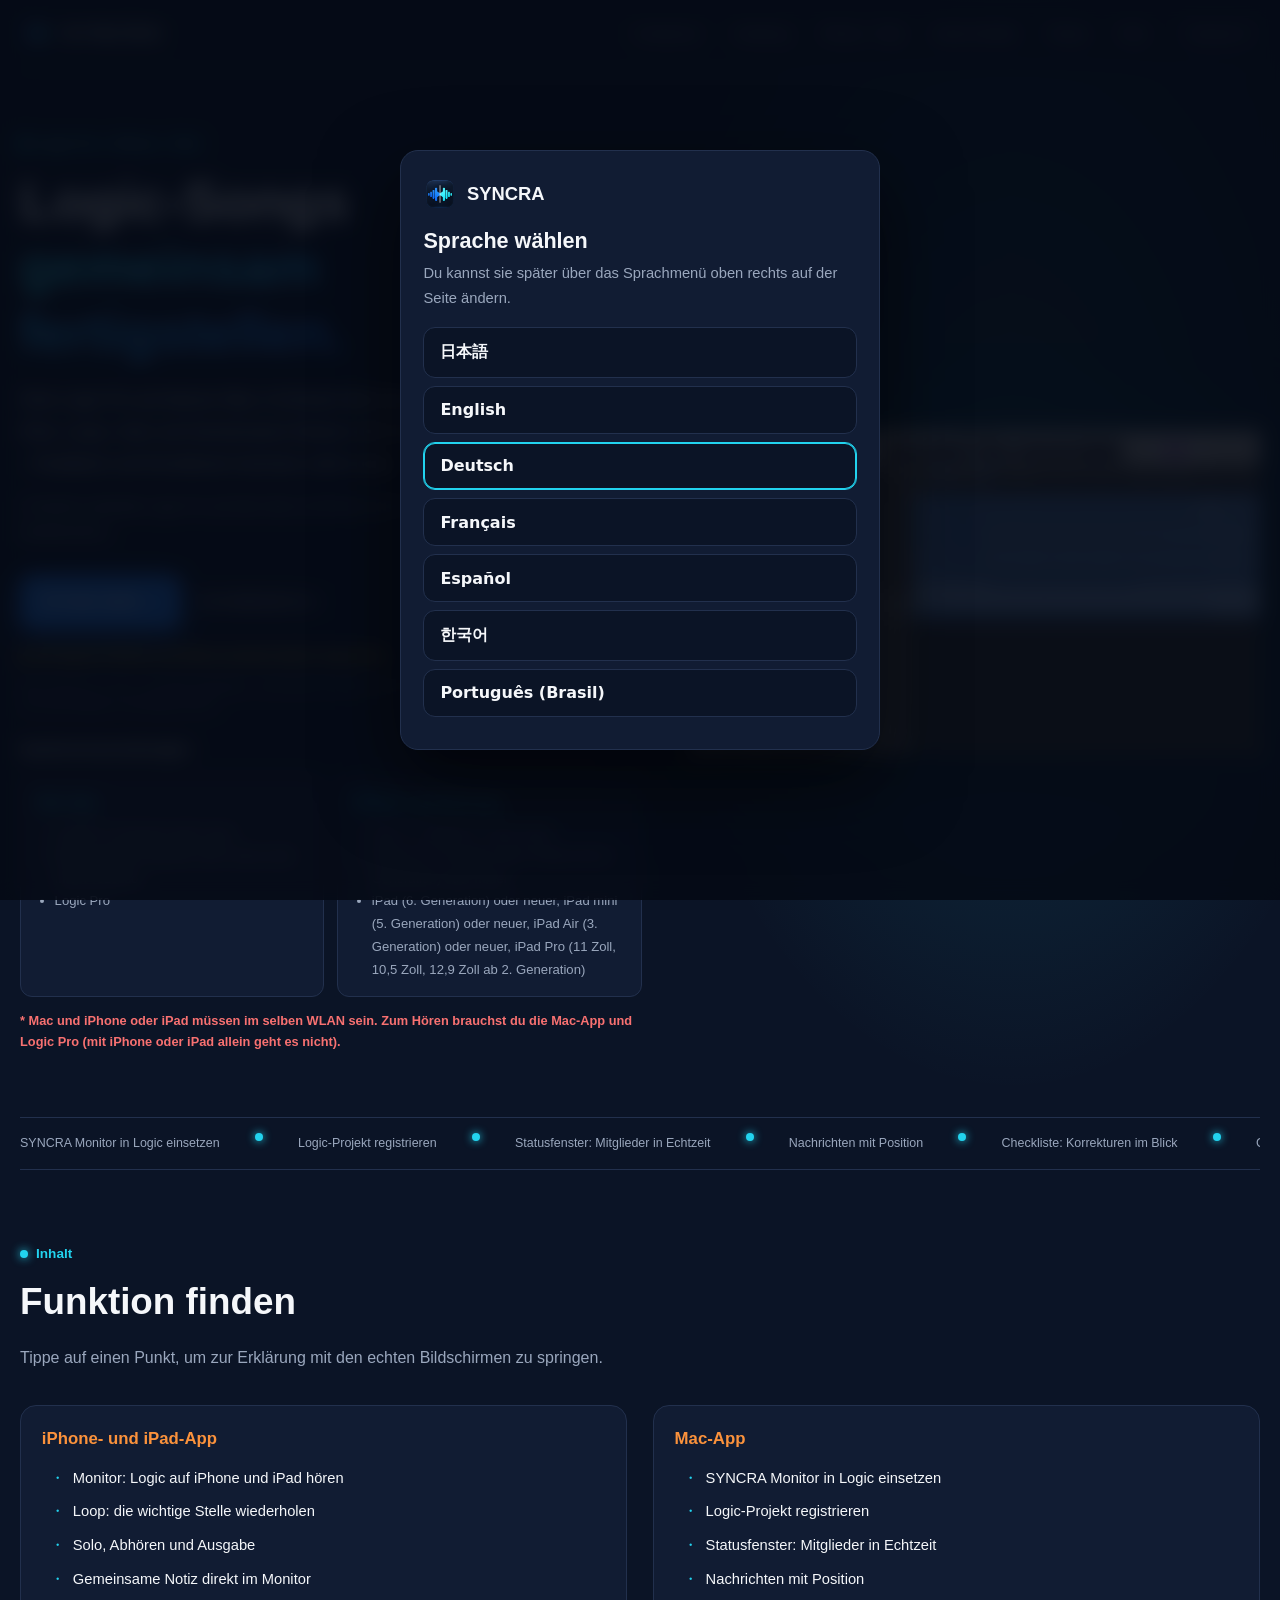
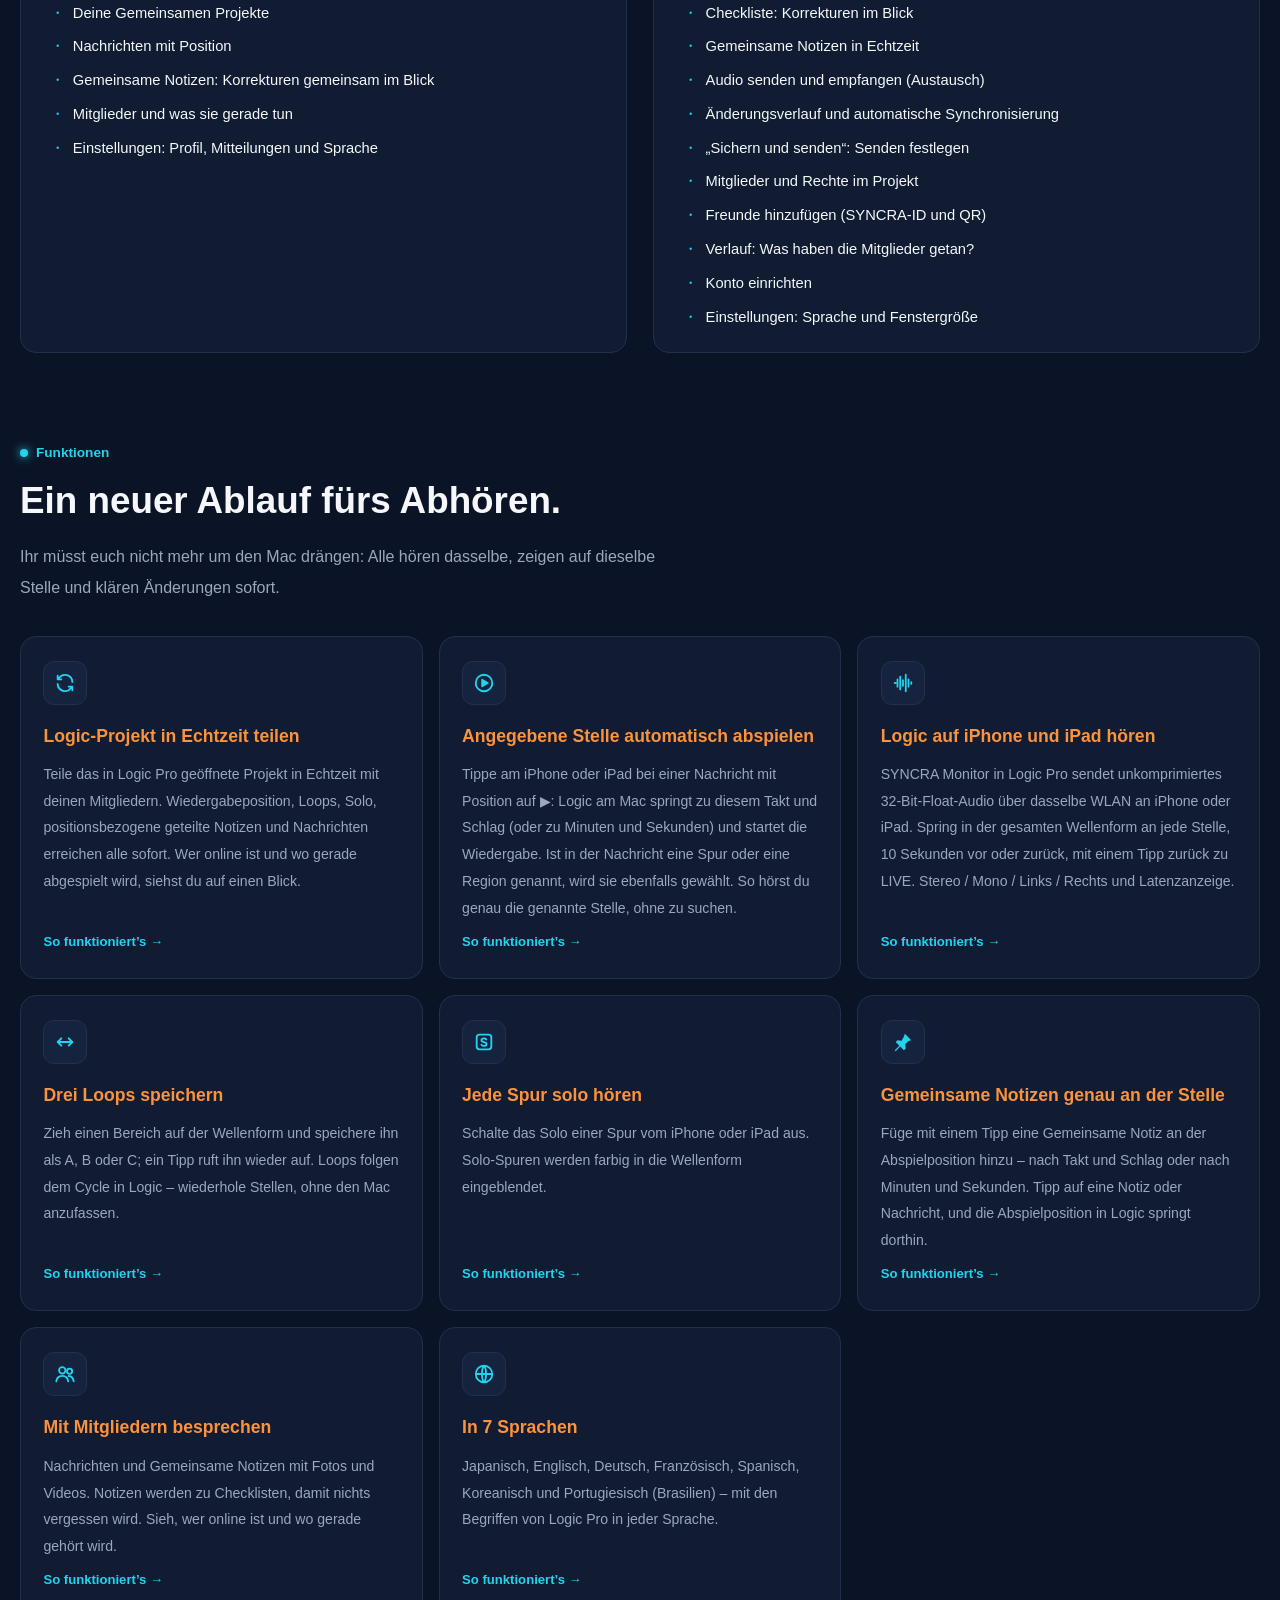
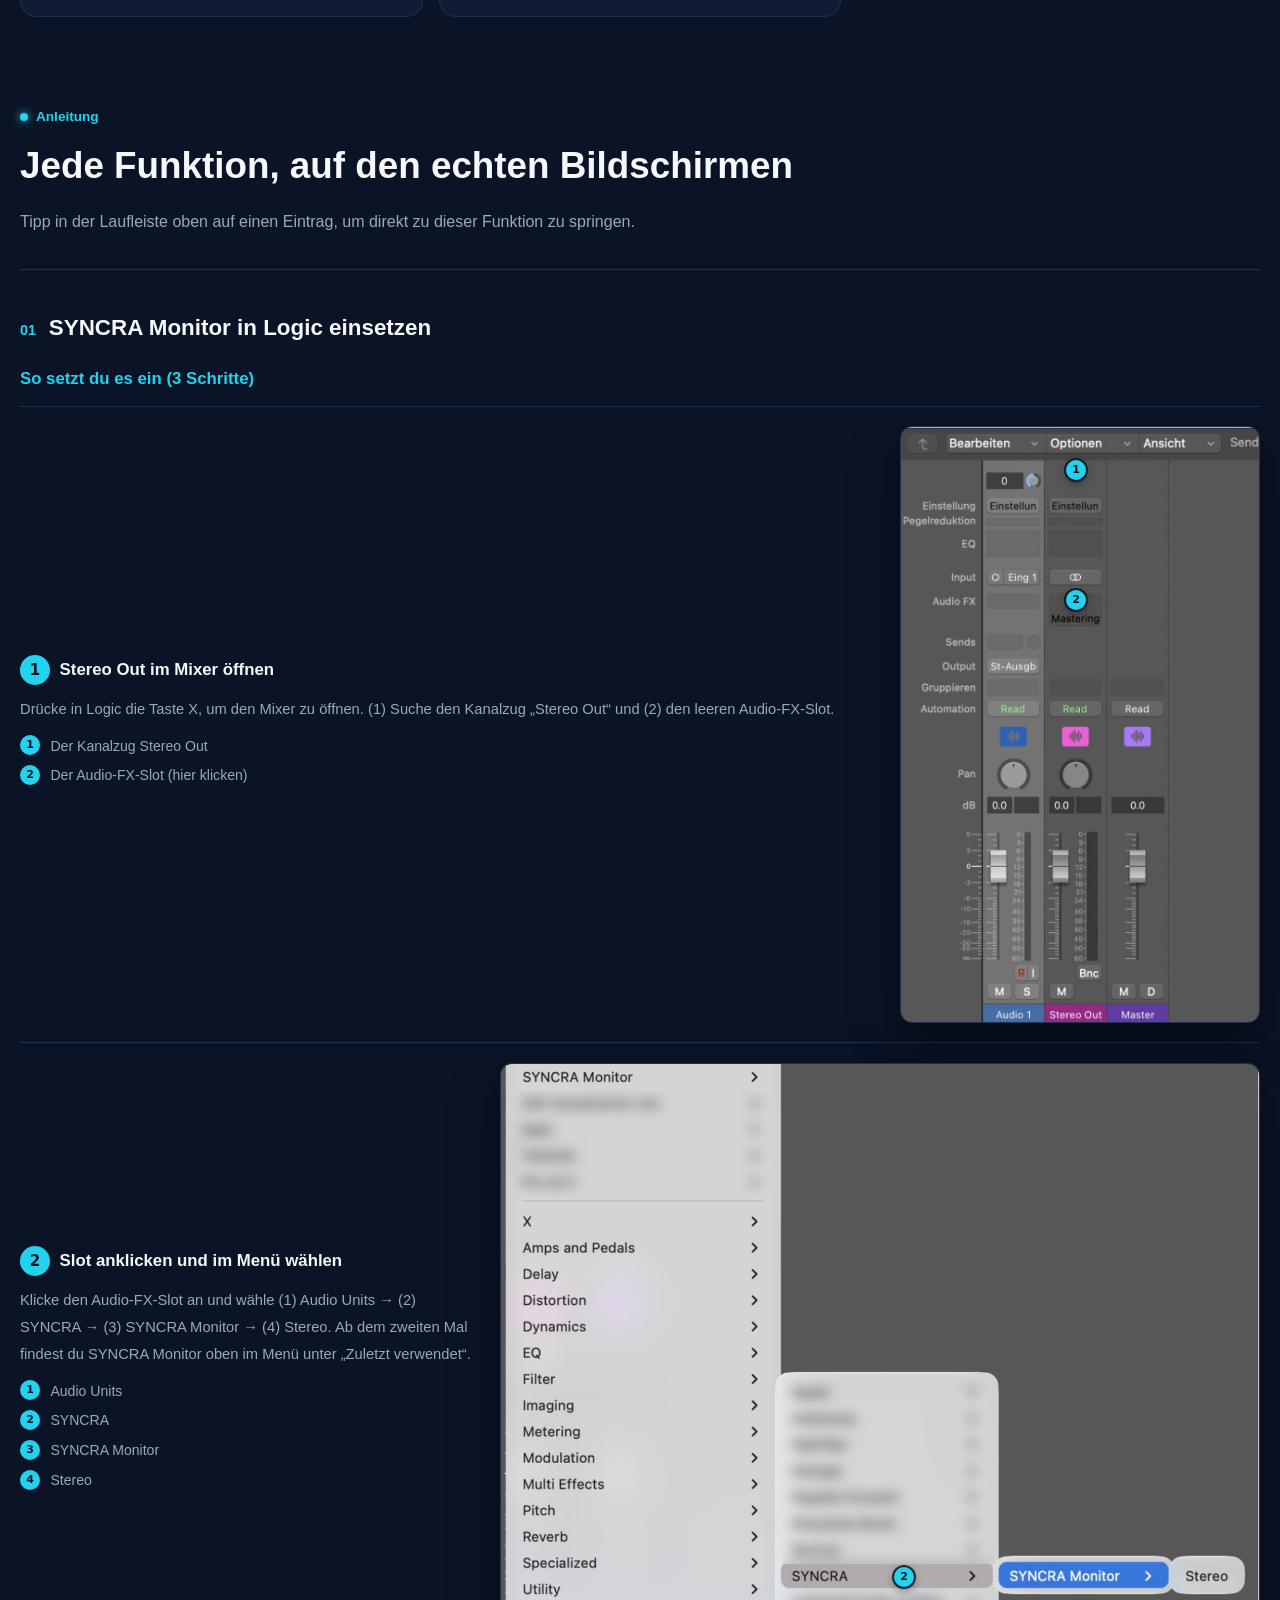
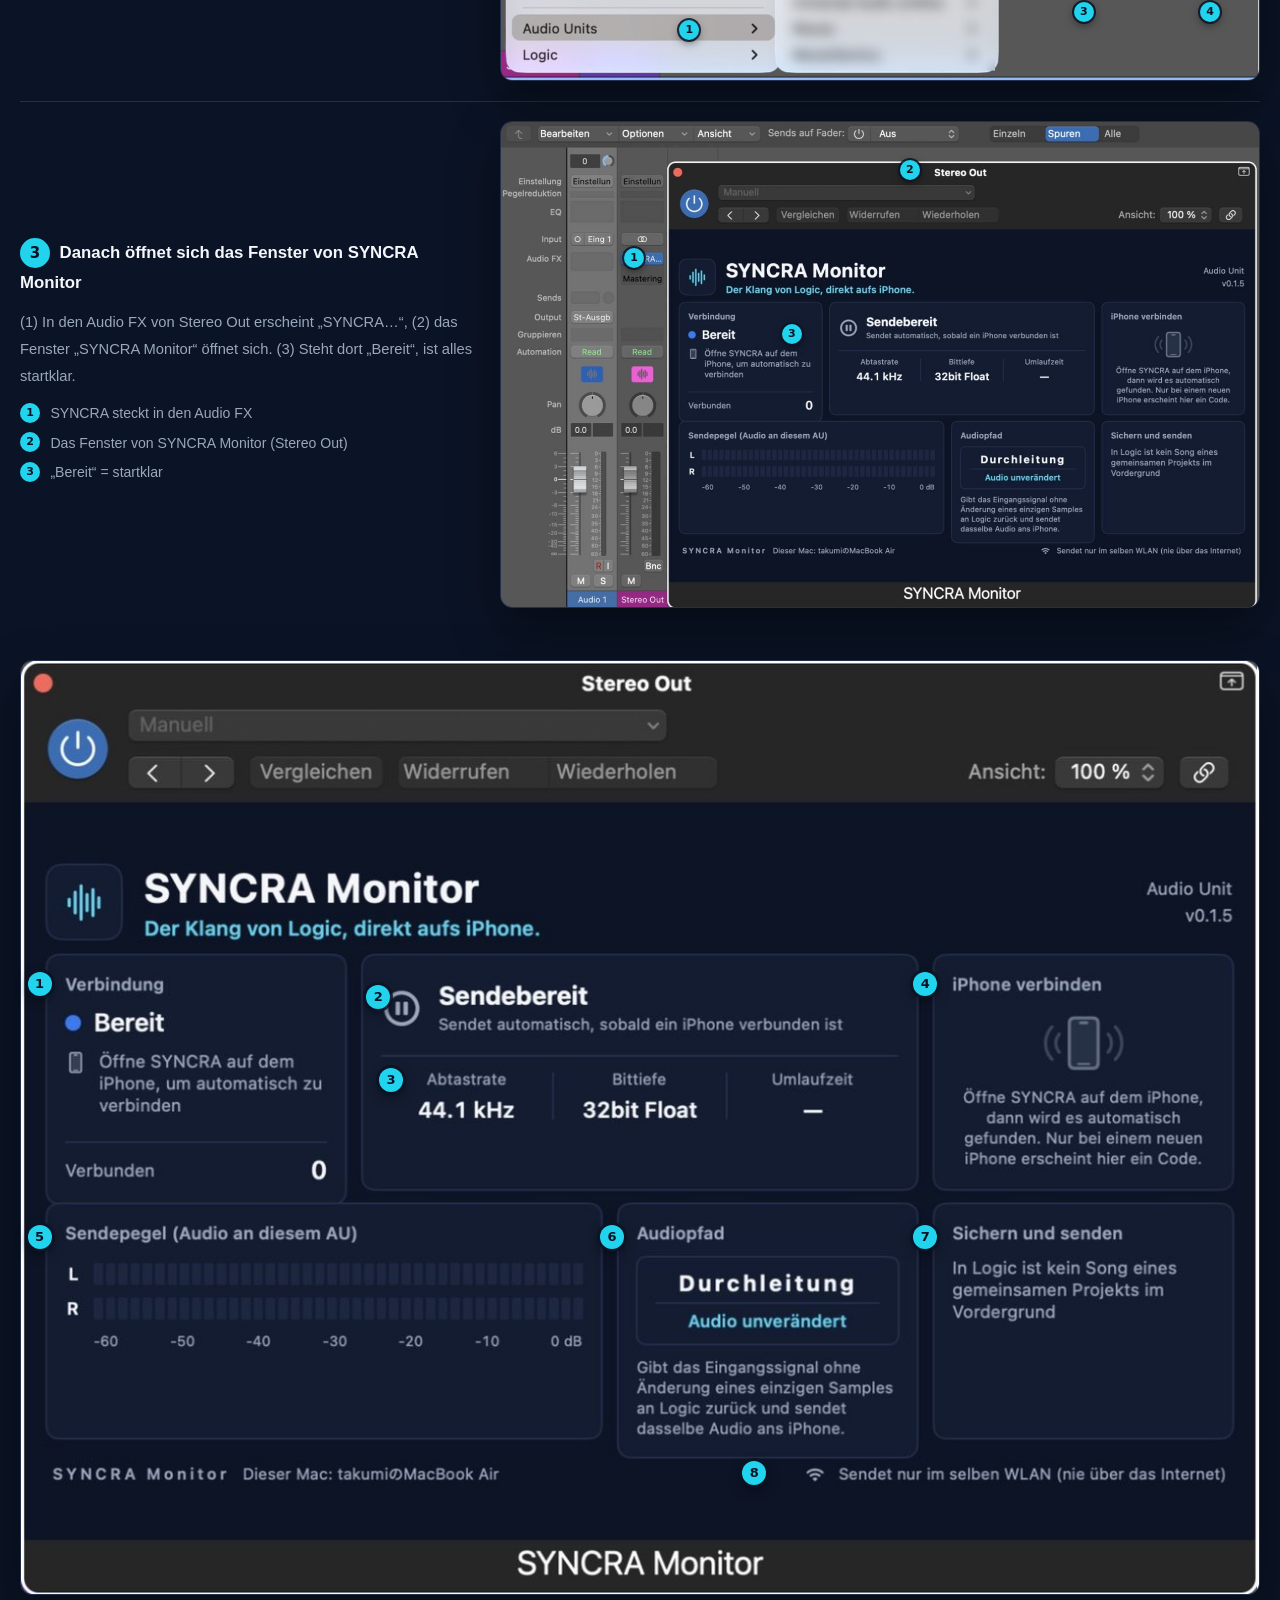
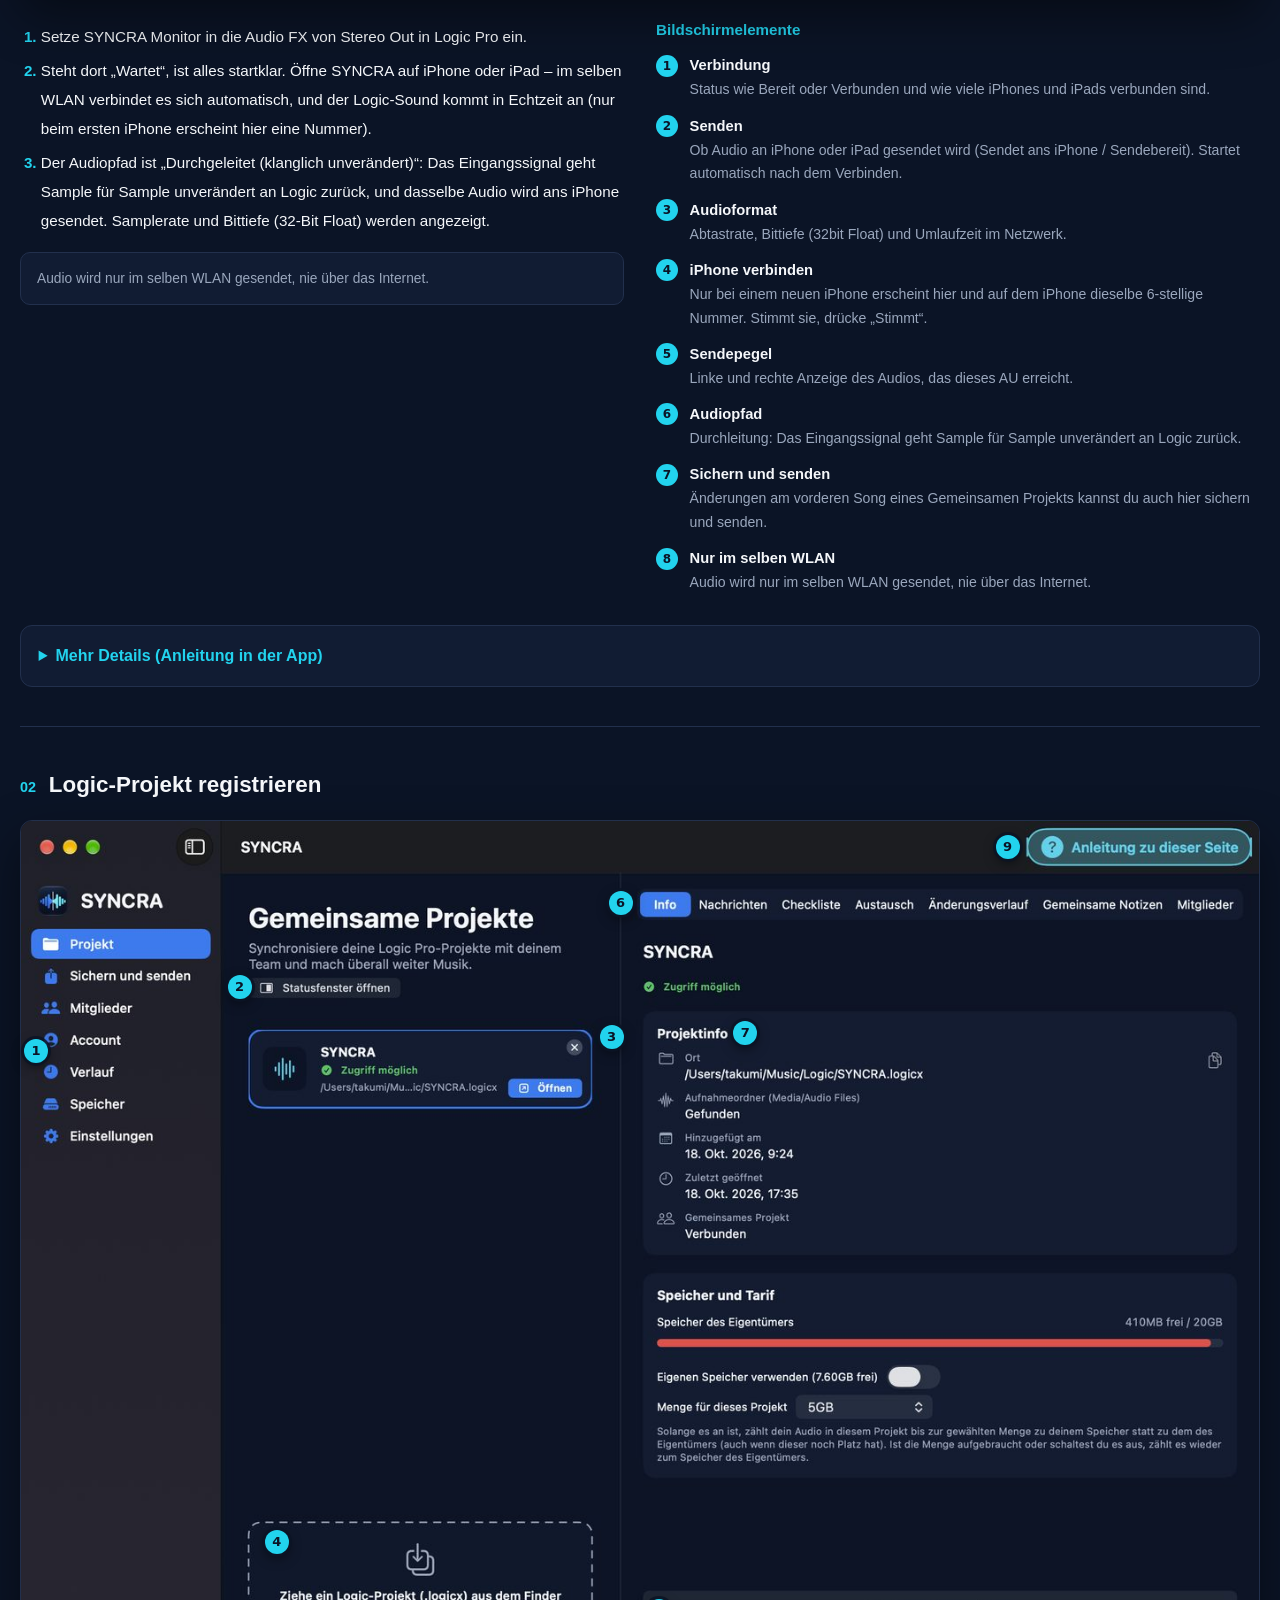
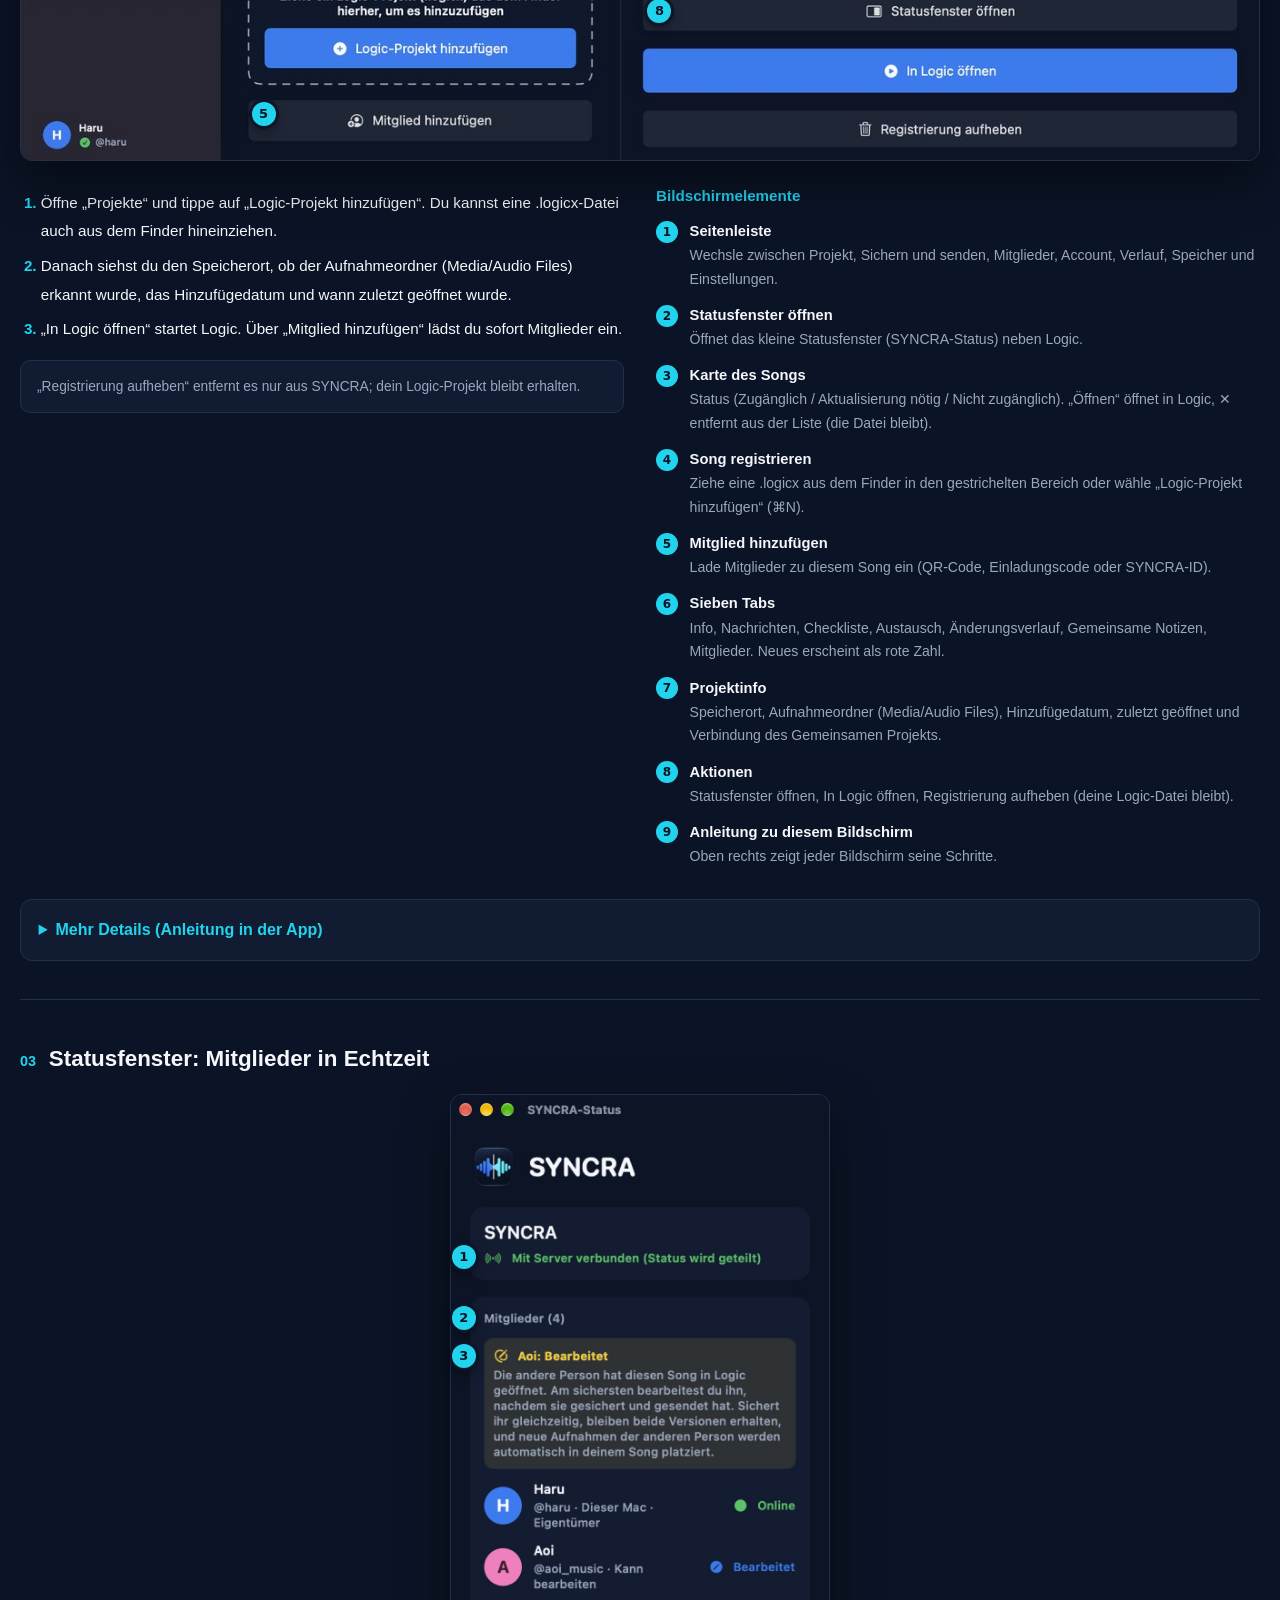
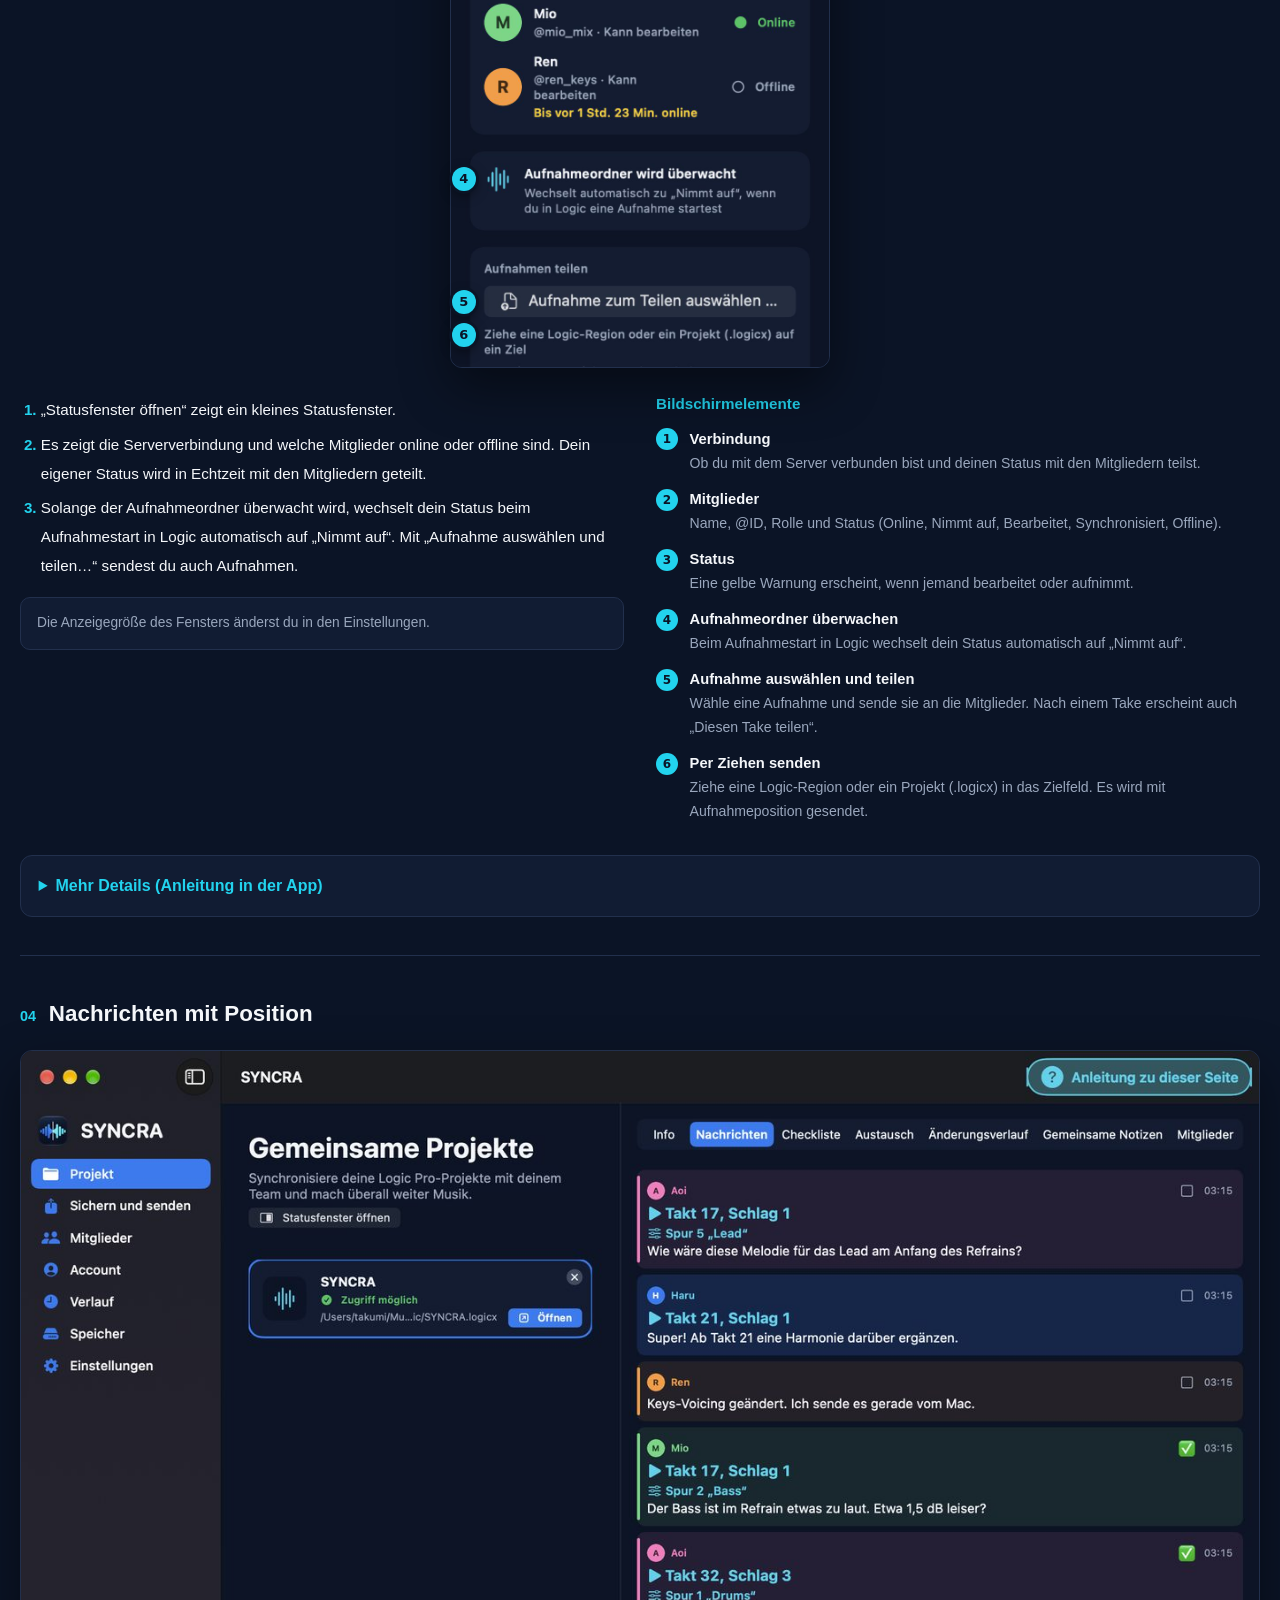
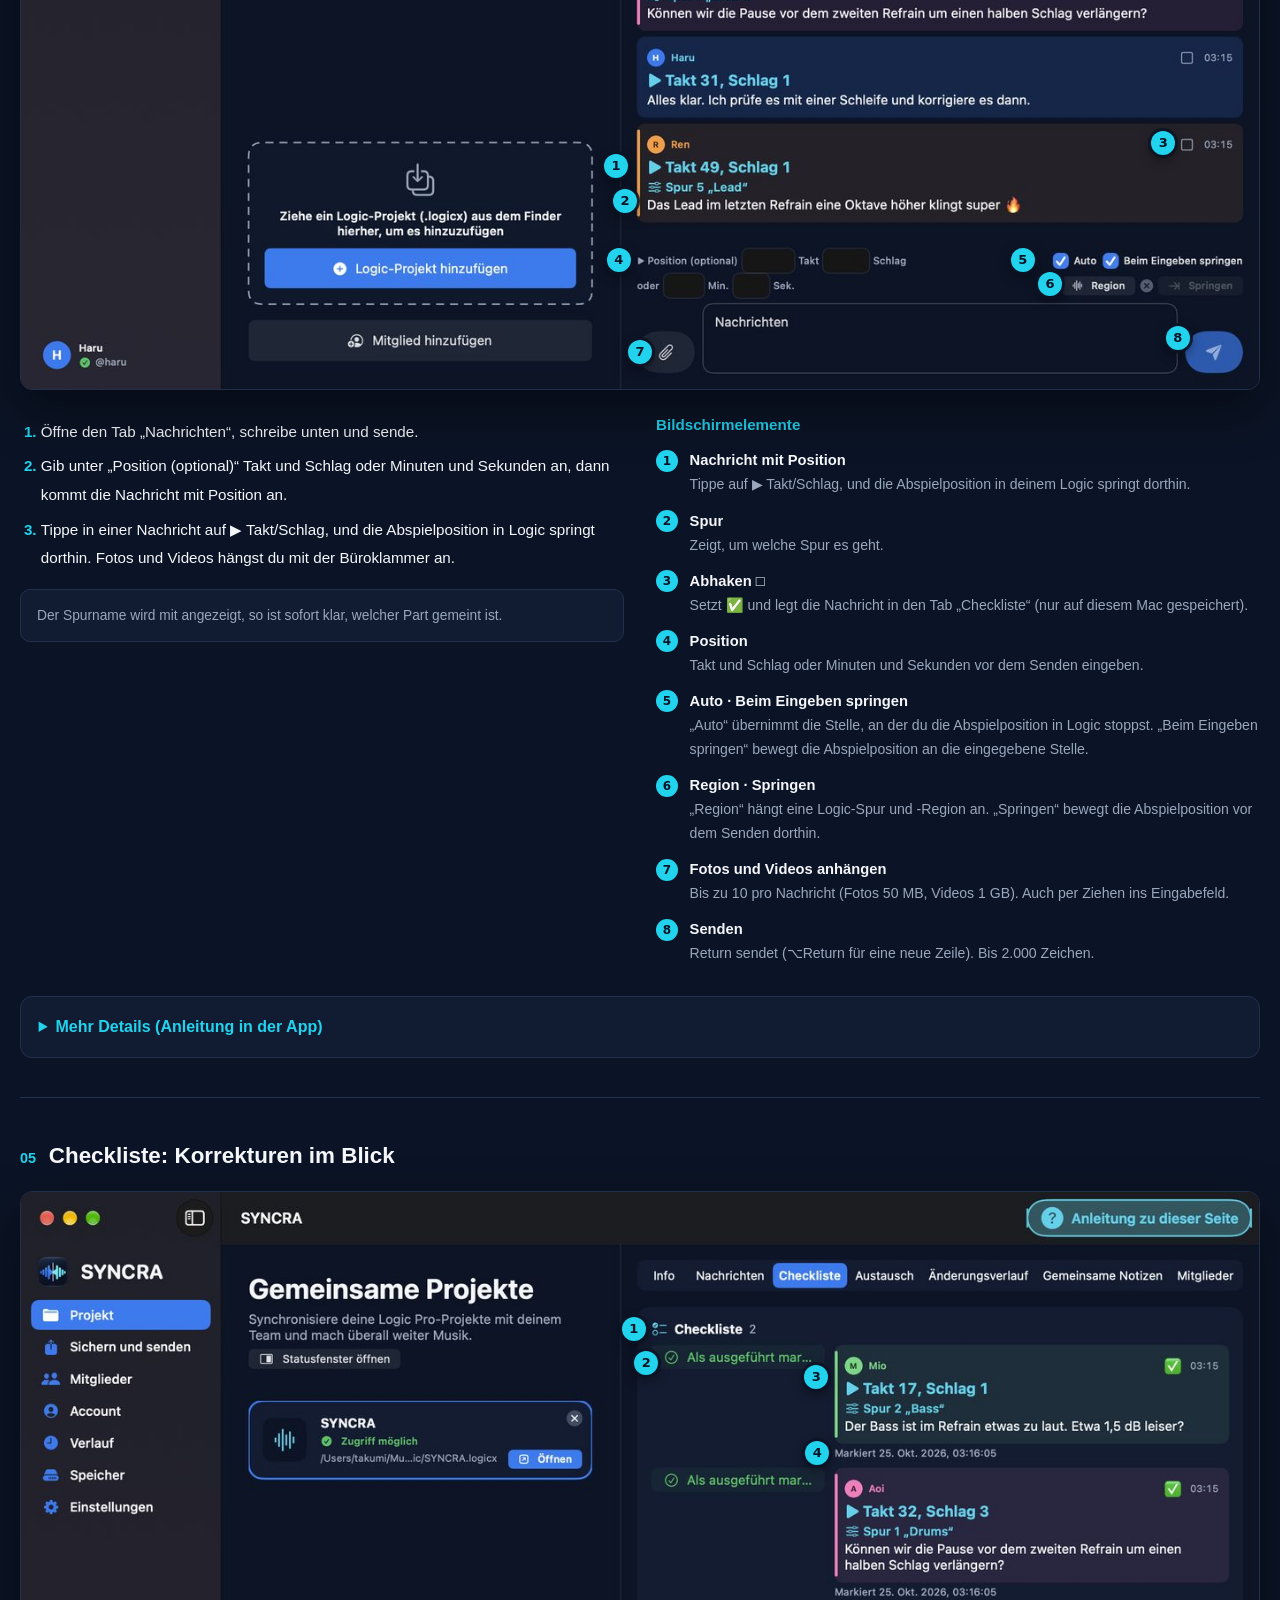
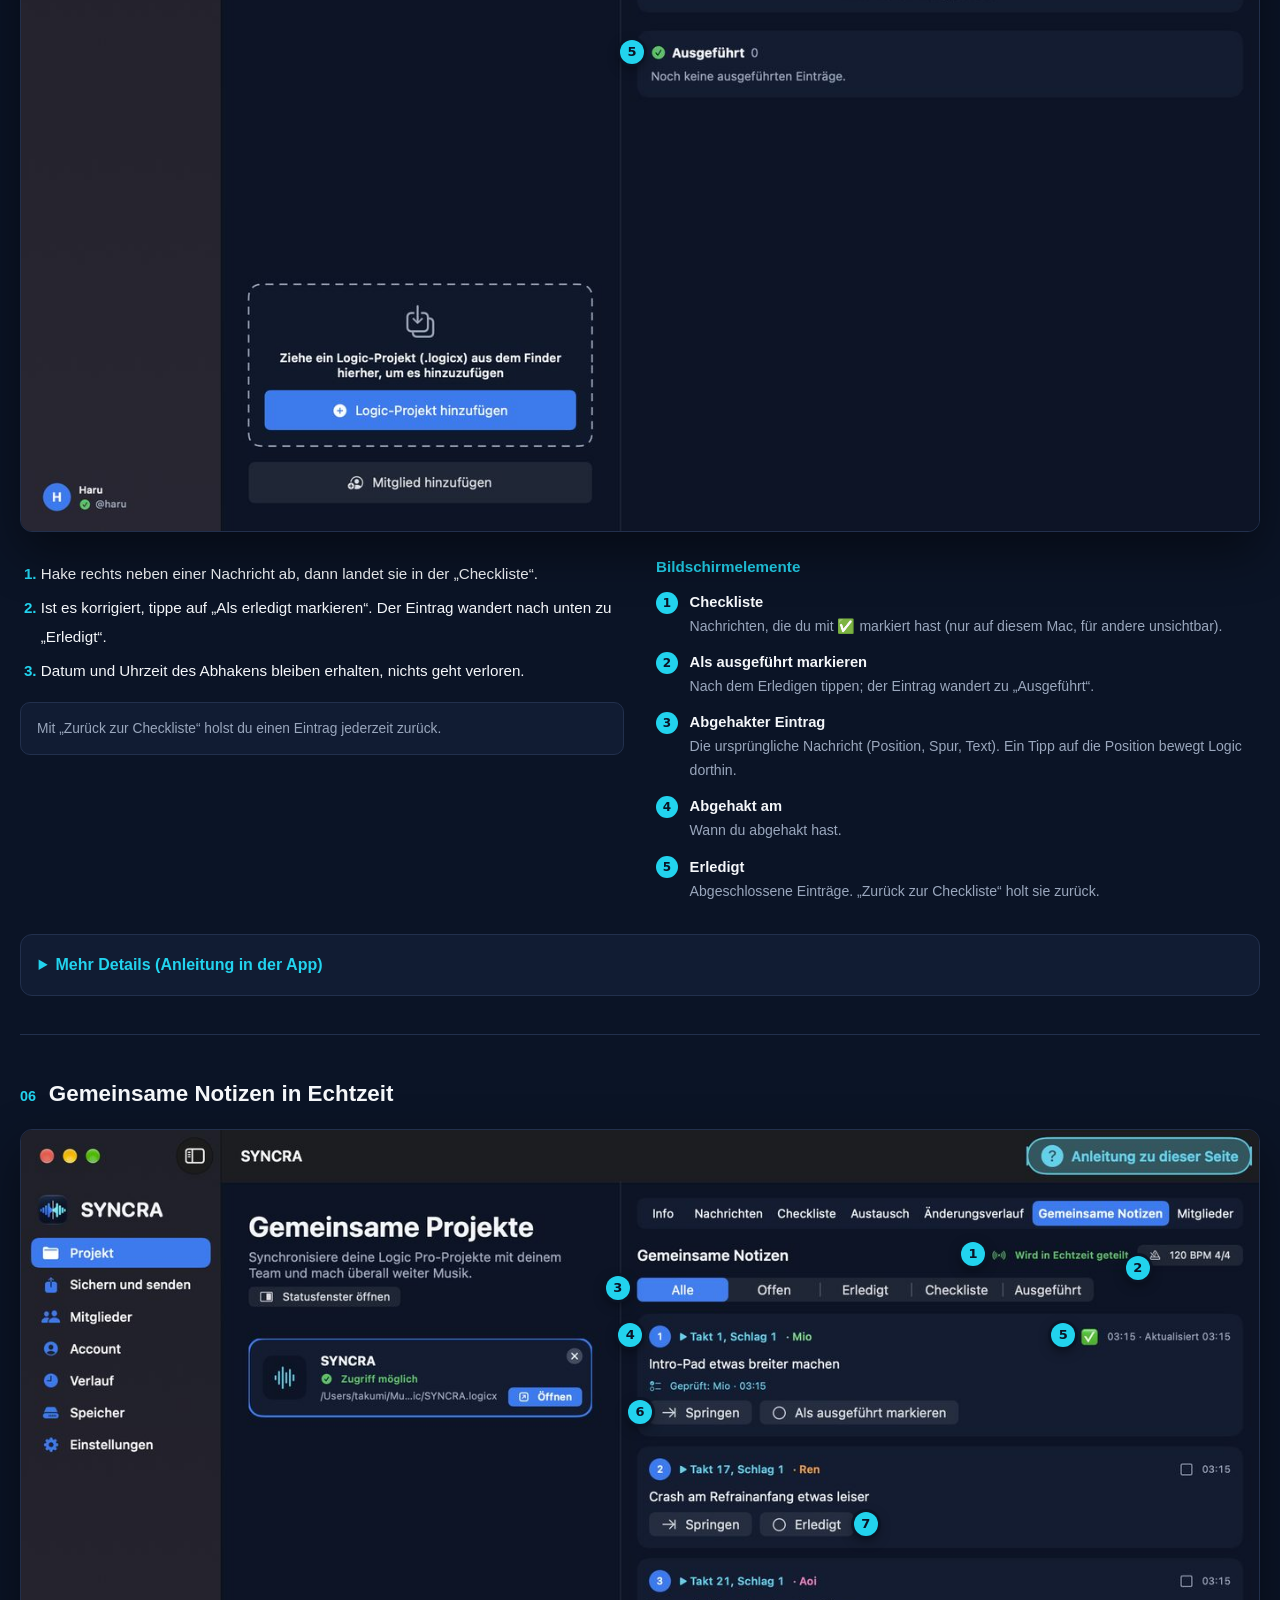
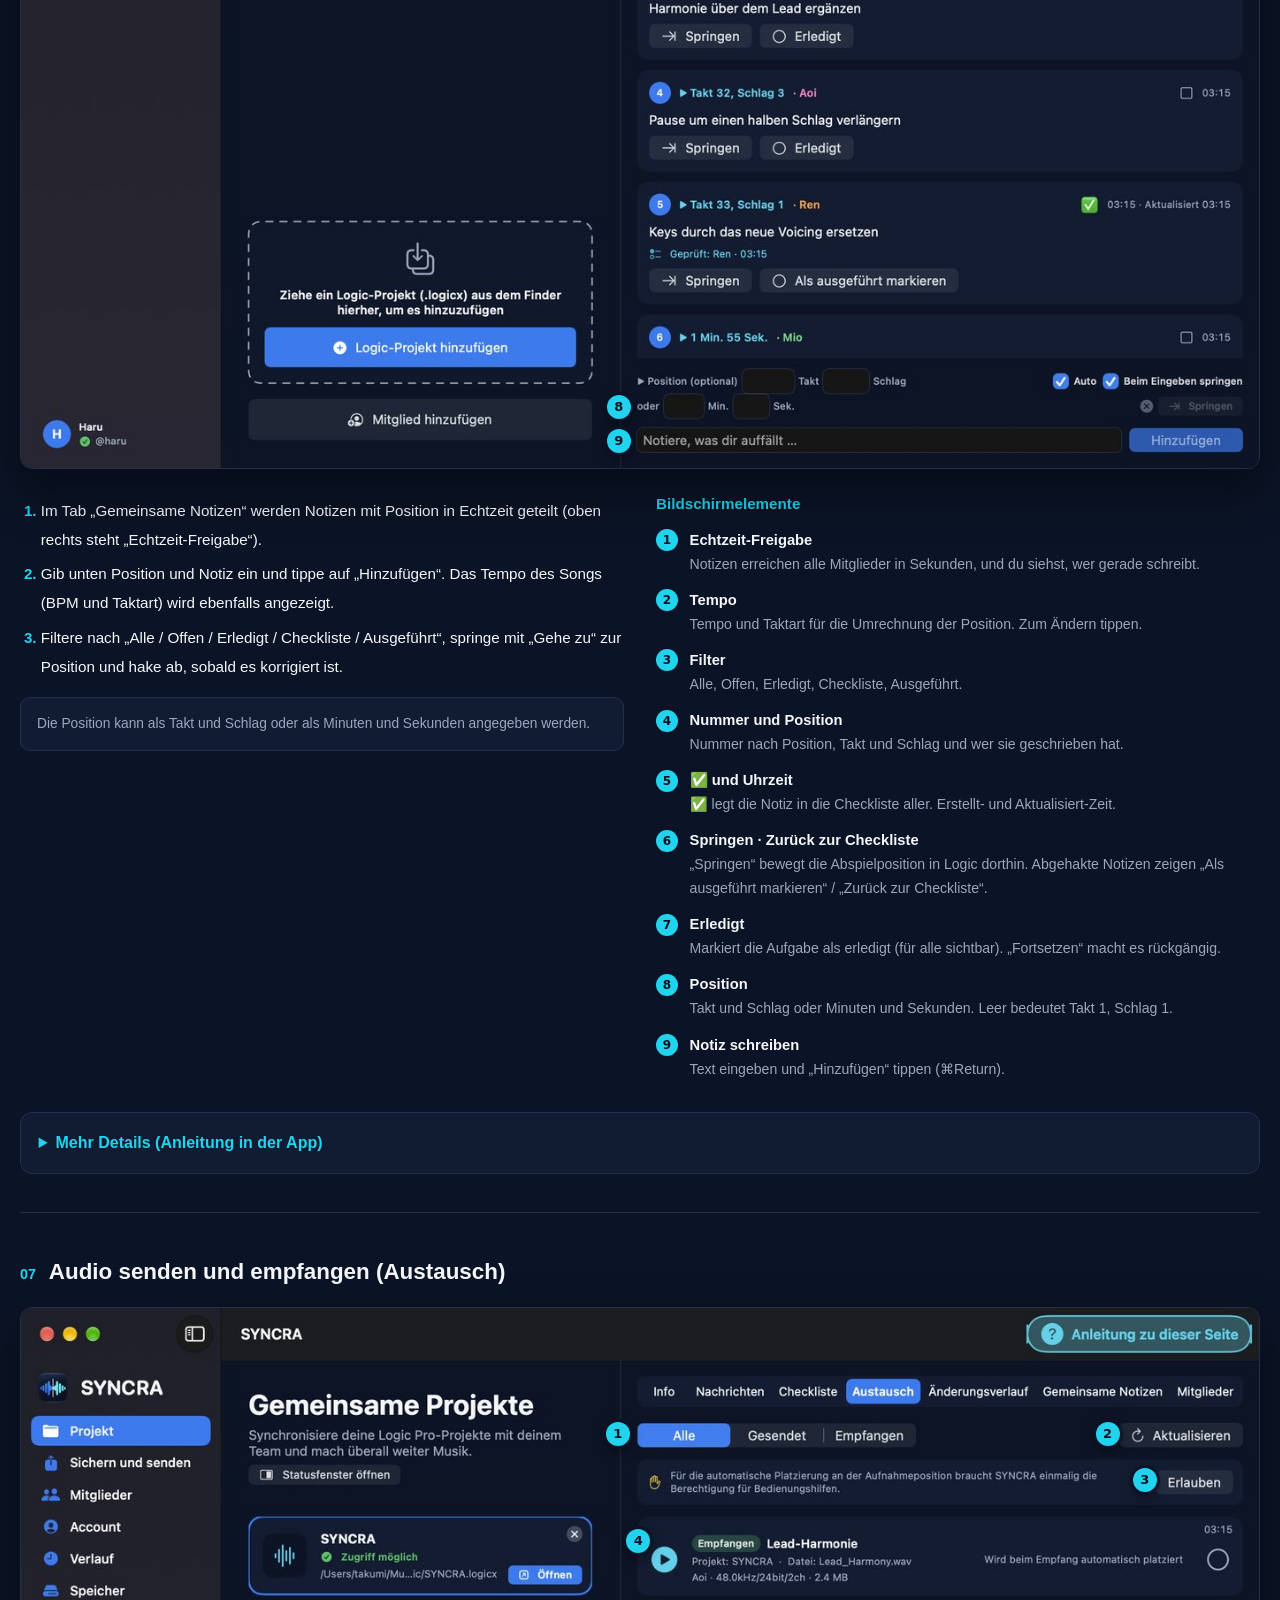
==== commit d7014e59: "Mac 0.1.7 (9): download, appcast (signed), version on 7 top pages Co-Authored-By: Claude Opus 5.5 <n" ====
--- a/de/index.html
+++ b/de/index.html
@@ -1,7 +1,7 @@
 <!doctype html><html lang="de"><head><meta charset="utf-8"><meta name="viewport" content="width=device-width,initial-scale=1"><title>SYNCRA</title><link rel="stylesheet" href="../style.css?v=20261025a"></head><body><main class="home"><link rel="alternate" hreflang="ja" href="https://tak0923.github.io/syncra-site/index.html"><link rel="alternate" hreflang="en" href="https://tak0923.github.io/syncra-site/en/index.html"><link rel="alternate" hreflang="de" href="https://tak0923.github.io/syncra-site/de/index.html"><link rel="alternate" hreflang="fr" href="https://tak0923.github.io/syncra-site/fr/index.html"><link rel="alternate" hreflang="es" href="https://tak0923.github.io/syncra-site/es/index.html"><link rel="alternate" hreflang="ko" href="https://tak0923.github.io/syncra-site/ko/index.html"><link rel="alternate" hreflang="pt-BR" href="https://tak0923.github.io/syncra-site/pt-BR/index.html"><script>document.documentElement.classList.add('js');addEventListener('DOMContentLoaded',function(){var e=document.querySelectorAll('.rv');if(!('IntersectionObserver'in window)){e.forEach(function(x){x.classList.add('in')});return}var o=new IntersectionObserver(function(es){es.forEach(function(x){if(x.isIntersecting){x.target.classList.add('in');o.unobserve(x.target)}})},{threshold:.1});e.forEach(function(x){o.observe(x)});var s=document.querySelector('.shots');if(s&&!matchMedia('(prefers-reduced-motion: reduce)').matches){var im=[].slice.call(s.querySelectorAll('img')),cur=0,last=-1;function pick(){var n;do{n=Math.floor(Math.random()*im.length)}while(im.length>1&&(n===cur||n===last));return n}setInterval(function(){var n=pick();im[cur].classList.remove('on');im[n].classList.add('on');last=cur;cur=n},5000)}document.querySelectorAll('.annw').forEach(function(w){if(w.scrollWidth<=w.clientWidth)return;var p=w.querySelectorAll('.pin'),t=0;p.forEach(function(x){t+=parseFloat(x.style.left)});if(!p.length)return;var c=t/p.length/100*w.scrollWidth;w.scrollLeft=Math.max(0,c-w.clientWidth/2)})});</script><header class="hdr"><a class="logo" href="#top"><img src="../img/icon.png" alt="" width="34" height="34">SYNCRA</a>
 <nav><a href="#features" class=hm>Funktionen</a><a href="#usage">Anleitung</a><a href="#mobile" class=hm>iPhone · iPad</a><a href="#how">Erste Schritte</a><a href="#pricing" class=hm>Preise</a><a href="#faq">FAQ</a><details class="lang"><summary>Deutsch ▾</summary><ul><li><a href="../index.html" class="" hreflang="ja">日本語</a></li><li><a href="../en/index.html" class="" hreflang="en">English</a></li><li><a href="../de/index.html" class="on" hreflang="de">Deutsch</a></li><li><a href="../fr/index.html" class="" hreflang="fr">Français</a></li><li><a href="../es/index.html" class="" hreflang="es">Español</a></li><li><a href="../ko/index.html" class="" hreflang="ko">한국어</a></li><li><a href="../pt-BR/index.html" class="" hreflang="pt-BR">Português (BR)</a></li></ul></details></nav></header>
 <section class="hero" id="top"><div class="rv in"><p class="kicker">Logic Pro × iPhone · iPad</p><h1>Logic-Songs<br><span class="hl">gemeinsam fertigstellen.</span></h1>
-<p class="lead">Höre Logic Pro auf deinem Mac in Echtzeit über dasselbe WLAN auf iPhone und iPad. Loops, Solo und Gemeinsame Notizen mit Position werden in Echtzeit geteilt – Feedback und Korrekturen kommen sofort voran.</p><p class="note2">SYNCRA verbindet Logic Pro auf dem Mac mit iPhone und iPad – für gemeinsames Musikmachen.</p><div class="ctas"><a class="b1" href="../download/SYNCRA-0.1.6-8.zip">Für Mac laden <span>↓</span></a><a class="b2" href="#how">So funktioniert es</a></div><p class="dot">Die App für iPhone und iPad erscheint bald im App Store</p><p class="hash">Mac-Version 0.1.6 (8) · von Apple beglaubigt · automatische Updates / SHA-256 024329024f5fb90a8d7ebf9b9438464bf7b0da8036153457385f78c08b24eec0</p><div class="req" id="req"><p class="rqh">Systemvoraussetzungen</p><div class="rq"><h4>Mac-App</h4><ul><li>macOS 14 Sonoma oder neuer</li><li>Mac mit Apple Chip (M1 oder neuer) oder Intel-Prozessor</li><li>Logic Pro</li></ul></div><div class="rq"><h4>iPhone- und iPad-App</h4><ul><li>iOS 17 / iPadOS 17 oder neuer</li><li>iPhone XS, XR oder neuer; iPhone SE (2. Generation) oder neuer</li><li>iPad (6. Generation) oder neuer, iPad mini (5. Generation) oder neuer, iPad Air (3. Generation) oder neuer, iPad Pro (11 Zoll, 10,5 Zoll, 12,9 Zoll ab 2. Generation)</li></ul></div><p class="rqn">* Mac und iPhone oder iPad müssen im selben WLAN sein. Zum Hören brauchst du die Mac-App und Logic Pro (mit iPhone oder iPad allein geht es nicht).</p></div></div>
+<p class="lead">Höre Logic Pro auf deinem Mac in Echtzeit über dasselbe WLAN auf iPhone und iPad. Loops, Solo und Gemeinsame Notizen mit Position werden in Echtzeit geteilt – Feedback und Korrekturen kommen sofort voran.</p><p class="note2">SYNCRA verbindet Logic Pro auf dem Mac mit iPhone und iPad – für gemeinsames Musikmachen.</p><div class="ctas"><a class="b1" href="../download/SYNCRA-0.1.7-9.zip">Für Mac laden <span>↓</span></a><a class="b2" href="#how">So funktioniert es</a></div><p class="dot">Die App für iPhone und iPad erscheint bald im App Store</p><p class="hash">Mac-Version 0.1.7 (9) · von Apple beglaubigt · automatische Updates / SHA-256 4f184a4d8371a5194132a71cce0291e4605cca50784680a7c725430aba732872</p><div class="req" id="req"><p class="rqh">Systemvoraussetzungen</p><div class="rq"><h4>Mac-App</h4><ul><li>macOS 14 Sonoma oder neuer</li><li>Mac mit Apple Chip (M1 oder neuer) oder Intel-Prozessor</li><li>Logic Pro</li></ul></div><div class="rq"><h4>iPhone- und iPad-App</h4><ul><li>iOS 17 / iPadOS 17 oder neuer</li><li>iPhone XS, XR oder neuer; iPhone SE (2. Generation) oder neuer</li><li>iPad (6. Generation) oder neuer, iPad mini (5. Generation) oder neuer, iPad Air (3. Generation) oder neuer, iPad Pro (11 Zoll, 10,5 Zoll, 12,9 Zoll ab 2. Generation)</li></ul></div><p class="rqn">* Mac und iPhone oder iPad müssen im selben WLAN sein. Zum Hören brauchst du die Mac-App und Logic Pro (mit iPhone oder iPad allein geht es nicht).</p></div></div>
 <div class="shots rv in"><img src="../img/m_logic_de.jpg" width="1400" height="796" alt="" class="on"><img src="../img/m_monitor_de.jpg" width="1263" height="952" alt="" class="" loading=lazy><img src="../img/m_messages_de.jpg" width="1400" height="1061" alt="" class="" loading=lazy><img src="../img/m_notes_de.jpg" width="1400" height="1061" alt="" class="" loading=lazy><img src="../img/m_members_de.jpg" width="1400" height="1061" alt="" class="" loading=lazy><img src="../img/m_history_de.jpg" width="1400" height="1061" alt="" class="" loading=lazy><img src="../img/m_info_de.jpg" width="1400" height="1061" alt="" class="" loading=lazy></div></section>
 <div class="strip"><div class="t"><a href="#u1">SYNCRA Monitor in Logic einsetzen</a><i></i><a href="#u2">Logic-Projekt registrieren</a><i></i><a href="#u3">Statusfenster: Mitglieder in Echtzeit</a><i></i><a href="#u4">Nachrichten mit Position</a><i></i><a href="#u5">Checkliste: Korrekturen im Blick</a><i></i><a href="#u6">Gemeinsame Notizen in Echtzeit</a><i></i><a href="#u7">Audio senden und empfangen (Austausch)</a><i></i><a href="#u8">Änderungsverlauf und automatische Synchronisierung</a><i></i><a href="#u9">„Sichern und senden“: Senden festlegen</a><i></i><a href="#u10">Mitglieder und Rechte im Projekt</a><i></i><a href="#u11">Freunde hinzufügen (SYNCRA-ID und QR)</a><i></i><a href="#u12">Verlauf: Was haben die Mitglieder getan?</a><i></i><a href="#u13">Konto einrichten</a><i></i><a href="#u14">Einstellungen: Sprache und Fenstergröße</a><i></i><a href="#u1">SYNCRA Monitor in Logic einsetzen</a><i></i><a href="#u2">Logic-Projekt registrieren</a><i></i><a href="#u3">Statusfenster: Mitglieder in Echtzeit</a><i></i><a href="#u4">Nachrichten mit Position</a><i></i><a href="#u5">Checkliste: Korrekturen im Blick</a><i></i><a href="#u6">Gemeinsame Notizen in Echtzeit</a><i></i><a href="#u7">Audio senden und empfangen (Austausch)</a><i></i><a href="#u8">Änderungsverlauf und automatische Synchronisierung</a><i></i><a href="#u9">„Sichern und senden“: Senden festlegen</a><i></i><a href="#u10">Mitglieder und Rechte im Projekt</a><i></i><a href="#u11">Freunde hinzufügen (SYNCRA-ID und QR)</a><i></i><a href="#u12">Verlauf: Was haben die Mitglieder getan?</a><i></i><a href="#u13">Konto einrichten</a><i></i><a href="#u14">Einstellungen: Sprache und Fenstergröße</a><i></i></div></div>
 <section class="sec ftoc" id="toc"><p class="kicker rv">Inhalt</p><h2 class="rv">Funktion finden</h2><p class="desc rv">Tippe auf einen Punkt, um zur Erklärung mit den echten Bildschirmen zu springen.</p><div class="cols"><div class="col rv"><h3>iPhone- und iPad-App</h3><ul><li><a class="ft" href="#i1"><span>Monitor: Logic auf iPhone und iPad hören</span></a></li><li><a class="ft" href="#i2"><span>Loop: die wichtige Stelle wiederholen</span></a></li><li><a class="ft" href="#i3"><span>Solo, Abhören und Ausgabe</span></a></li><li><a class="ft" href="#i4"><span>Gemeinsame Notiz direkt im Monitor</span></a></li><li><a class="ft" href="#i5"><span>Deine Gemeinsamen Projekte</span></a></li><li><a class="ft" href="#i6"><span>Nachrichten mit Position</span></a></li><li><a class="ft" href="#i7"><span>Gemeinsame Notizen: Korrekturen gemeinsam im Blick</span></a></li><li><a class="ft" href="#i8"><span>Mitglieder und was sie gerade tun</span></a></li><li><a class="ft" href="#i9"><span>Einstellungen: Profil, Mitteilungen und Sprache</span></a></li></ul></div><div class="col rv"><h3>Mac-App</h3><ul><li><a class="ft" href="#u1"><span>SYNCRA Monitor in Logic einsetzen</span></a></li><li><a class="ft" href="#u2"><span>Logic-Projekt registrieren</span></a></li><li><a class="ft" href="#u3"><span>Statusfenster: Mitglieder in Echtzeit</span></a></li><li><a class="ft" href="#u4"><span>Nachrichten mit Position</span></a></li><li><a class="ft" href="#u5"><span>Checkliste: Korrekturen im Blick</span></a></li><li><a class="ft" href="#u6"><span>Gemeinsame Notizen in Echtzeit</span></a></li><li><a class="ft" href="#u7"><span>Audio senden und empfangen (Austausch)</span></a></li><li><a class="ft" href="#u8"><span>Änderungsverlauf und automatische Synchronisierung</span></a></li><li><a class="ft" href="#u9"><span>„Sichern und senden“: Senden festlegen</span></a></li><li><a class="ft" href="#u10"><span>Mitglieder und Rechte im Projekt</span></a></li><li><a class="ft" href="#u11"><span>Freunde hinzufügen (SYNCRA-ID und QR)</span></a></li><li><a class="ft" href="#u12"><span>Verlauf: Was haben die Mitglieder getan?</span></a></li><li><a class="ft" href="#u13"><span>Konto einrichten</span></a></li><li><a class="ft" href="#u14"><span>Einstellungen: Sprache und Fenstergröße</span></a></li></ul></div></div></section><section class="sec" id="features"><p class="kicker rv">Funktionen</p><h2 class="rv">Ein neuer Ablauf fürs Abhören.</h2><p class="desc rv">Ihr müsst euch nicht mehr um den Mac drängen: Alle hören dasselbe, zeigen auf dieselbe Stelle und klären Änderungen sofort.</p><div class="cards"><a class="fc rv" href="#u8"><div class="ic"><svg viewBox="0 0 24 24" fill="none" stroke="currentColor" stroke-width="2" stroke-linecap="round" stroke-linejoin="round"><path d="M20 11a8 8 0 0 0-14.5-4.5L4 8M4 4v4h4M4 13a8 8 0 0 0 14.5 4.5L20 16M20 20v-4h-4"/></svg></div><h3>Logic-Projekt in Echtzeit teilen</h3><p>Teile das in Logic Pro geöffnete Projekt in Echtzeit mit deinen Mitgliedern. Wiedergabeposition, Loops, Solo, positionsbezogene geteilte Notizen und Nachrichten erreichen alle sofort. Wer online ist und wo gerade abgespielt wird, siehst du auf einen Blick.</p><span class="go">So funktioniert’s →</span></a><a class="fc rv" href="#i6"><div class="ic"><svg viewBox="0 0 24 24" fill="none" stroke="currentColor" stroke-width="2" stroke-linejoin="round"><circle cx="12" cy="12" r="9"/><path d="M10 8.5v7l6-3.5z" fill="currentColor"/></svg></div><h3>Angegebene Stelle automatisch abspielen</h3><p>Tippe am iPhone oder iPad bei einer Nachricht mit Position auf ▶: Logic am Mac springt zu diesem Takt und Schlag (oder zu Minuten und Sekunden) und startet die Wiedergabe. Ist in der Nachricht eine Spur oder eine Region genannt, wird sie ebenfalls gewählt. So hörst du genau die genannte Stelle, ohne zu suchen.</p><span class="go">So funktioniert’s →</span></a><a class="fc rv" href="#i1"><div class="ic"><svg viewBox="0 0 24 24" fill="none" stroke="currentColor" stroke-width="2" stroke-linecap="round"><path d="M3 12h1M6 8v8M9 5v14M12 9v6M15 3v18M18 8v8M21 11v2"/></svg></div><h3>Logic auf iPhone und iPad hören</h3><p>SYNCRA Monitor in Logic Pro sendet unkomprimiertes 32-Bit-Float-Audio über dasselbe WLAN an iPhone oder iPad. Spring in der gesamten Wellenform an jede Stelle, 10 Sekunden vor oder zurück, mit einem Tipp zurück zu LIVE. Stereo / Mono / Links / Rechts und Latenzanzeige.</p><span class="go">So funktioniert’s →</span></a><a class="fc rv" href="#i2"><div class="ic"><svg viewBox="0 0 24 24" fill="none" stroke="currentColor" stroke-width="2" stroke-linecap="round" stroke-linejoin="round"><path d="M4 12h16M8 8l-4 4 4 4M16 8l4 4-4 4"/></svg></div><h3>Drei Loops speichern</h3><p>Zieh einen Bereich auf der Wellenform und speichere ihn als A, B oder C; ein Tipp ruft ihn wieder auf. Loops folgen dem Cycle in Logic – wiederhole Stellen, ohne den Mac anzufassen.</p><span class="go">So funktioniert’s →</span></a><a class="fc rv" href="#i3"><div class="ic"><svg viewBox="0 0 24 24" fill="none" stroke="currentColor" stroke-width="2"><rect x="4" y="4" width="16" height="16" rx="3"/><path d="M14.5 9.2c-.6-.8-1.5-1.2-2.5-1.2-1.7 0-2.8.9-2.8 2.1 0 2.8 5.6 1.4 5.6 4.1 0 1.3-1.2 2.1-2.8 2.1-1.2 0-2.2-.5-2.8-1.4" stroke-linecap="round"/></svg></div><h3>Jede Spur solo hören</h3><p>Schalte das Solo einer Spur vom iPhone oder iPad aus. Solo-Spuren werden farbig in die Wellenform eingeblendet.</p><span class="go">So funktioniert’s →</span></a><a class="fc rv" href="#i4"><div class="ic"><svg viewBox="0 0 24 24" fill="currentColor"><path d="M14 3l7 7-3 1-3.5 3.5.5 4.5-2 2-4-4-5 5-1-1 5-5-4-4 2-2 4.5.5L13 6z"/></svg></div><h3>Gemeinsame Notizen genau an der Stelle</h3><p>Füge mit einem Tipp eine Gemeinsame Notiz an der Abspielposition hinzu – nach Takt und Schlag oder nach Minuten und Sekunden. Tipp auf eine Notiz oder Nachricht, und die Abspielposition in Logic springt dorthin.</p><span class="go">So funktioniert’s →</span></a><a class="fc rv" href="#u4"><div class="ic"><svg viewBox="0 0 24 24" fill="none" stroke="currentColor" stroke-width="2" stroke-linecap="round"><circle cx="9" cy="8" r="3.5"/><path d="M2.5 20c.5-3.5 3-6 6.5-6s6 2.5 6.5 6"/><circle cx="17" cy="9" r="2.8"/><path d="M16 14.2c3 .2 5 2.4 5.5 5.8"/></svg></div><h3>Mit Mitgliedern besprechen</h3><p>Nachrichten und Gemeinsame Notizen mit Fotos und Videos. Notizen werden zu Checklisten, damit nichts vergessen wird. Sieh, wer online ist und wo gerade gehört wird.</p><span class="go">So funktioniert’s →</span></a><a class="fc rv" href="#u14"><div class="ic"><svg viewBox="0 0 24 24" fill="none" stroke="currentColor" stroke-width="2"><circle cx="12" cy="12" r="9"/><path d="M3 12h18M12 3c3 3.5 3 14.5 0 18M12 3c-3 3.5-3 14.5 0 18"/></svg></div><h3>In 7 Sprachen</h3><p>Japanisch, Englisch, Deutsch, Französisch, Spanisch, Koreanisch und Portugiesisch (Brasilien) – mit den Begriffen von Logic Pro in jeder Sprache.</p><span class="go">So funktioniert’s →</span></a></div></section>
@@ -11,9 +11,9 @@
 <section class="sec" id="pricing"><p class="kicker rv">Preise</p><h2 class="rv">Preise</h2><div class="cards">
 <div class="pc on rv"><div class="lb">SYNCRA</div><h3>Master-Tarif (alle Funktionen)</h3><div class="pr">15,99 USD<small> / Monat</small></div><div class="fine" style="margin-top:.3rem">159,99 USD / Jahr (zzgl. Steuern). In Japan: 2.500 JPY / Monat, 25.000 JPY / Jahr (inkl. Steuern). Außerhalb Japans und der USA gelten für In-App-Käufe auf iPhone/iPad die von Apple festgelegten Preise in Landeswährung.</div><ul><li>7 Tage kostenlos testen (kostenlos bei Kündigung in der Testphase)</li><li>Monitor, Loops, Solo, Gemeinsame Notizen</li><li>Nachrichten, Fotos und Videos, Audio teilen</li><li>Gemeinsame Projekte anlegen</li></ul></div>
 <div class="pc rv"><div class="lb">Mac · iPhone · 1 project</div><h3>Single Pass</h3><div class="pr">7,99 USD<small> / 20 Tage</small></div><div class="fine" style="margin-top:.3rem">Ein Projekt pro Kauf · keine automatische Verlängerung · Mac-App und iPhone/iPad-App. In Japan: 1.200 JPY (inkl. Steuern).</div><ul><li>Alle Funktionen für ein Projekt (Mac-App; auf iPhone und iPad Abhören, Gemeinsame Notizen und Abspielposition für den Song dieses Projekts)</li><li>5 GB Speicher</li><li>Weiterer Pass für dasselbe Projekt verlängert um 20 Tage</li></ul></div>
-<div class="pc rv"><div class="lb">iPhone · iPad</div><h3>Monitor-Tarif</h3><div class="pr">300 JPY<small> / Monat</small></div><div class="fine" style="margin-top:.3rem">3.000 JPY / Jahr · nur als In-App-Kauf auf iPhone und iPad; es gilt der im App Store angezeigte Preis deiner Region</div><ul><li>Abhören nur auf iPhone/iPad</li><li>Den eigenen Mac auf iPhone und iPad abhören, mit jedem Song</li></ul><p class="fine">Allein reicht dieser Plan nicht, um Gemeinsamen Projekten beizutreten.</p></div></div>
+<div class="pc rv"><div class="lb">iPhone · iPad</div><h3>Monitor-Tarif</h3><div class="pr">1,99 USD<small> / Monat</small></div><div class="fine" style="margin-top:.3rem">19,99 USD / Jahr (zzgl. Steuern). In Japan: 300 JPY / Monat, 3.000 JPY / Jahr (inkl. Steuern). Nur als In-App-Kauf auf iPhone und iPad; außerhalb Japans und der USA gilt der von Apple festgelegte Preis in Landeswährung.</div><ul><li>Abhören nur auf iPhone/iPad</li><li>Den eigenen Mac auf iPhone und iPad abhören, mit jedem Song</li></ul><p class="fine">Allein reicht dieser Plan nicht, um Gemeinsamen Projekten beizutreten.</p></div></div>
 <p class="fine rv">Bezahlpläne für die Mac-App werden in der App gekauft (Zahlung über Paddle). Nach der Kündigung werden keine weiteren Verlängerungen berechnet. <a href="../en/legal.html">Rückerstattung</a> · <a href="../en/legal.html">Anbieterangaben</a></p></section>
-<section class="cta"><img class="rv" src="../img/icon.png" alt=""><p class="kicker rv" style="justify-content:center">Loslegen</p><h2 class="rv">Der nächste Song – gemeinsam fertig.</h2><p class="rv">Die Mac-App ist jetzt verfügbar.<br>Voraussetzungen: macOS 14 oder neuer mit Logic Pro · iOS / iPadOS 17 oder neuer</p><div class="btns rv"><a class="b1" href="../download/SYNCRA-0.1.6-8.zip">Für Mac laden <span>↓</span></a><span class="b1 off">App Store — bald verfügbar</span></div></section>
+<section class="cta"><img class="rv" src="../img/icon.png" alt=""><p class="kicker rv" style="justify-content:center">Loslegen</p><h2 class="rv">Der nächste Song – gemeinsam fertig.</h2><p class="rv">Die Mac-App ist jetzt verfügbar.<br>Voraussetzungen: macOS 14 oder neuer mit Logic Pro · iOS / iPadOS 17 oder neuer</p><div class="btns rv"><a class="b1" href="../download/SYNCRA-0.1.7-9.zip">Für Mac laden <span>↓</span></a><span class="b1 off">App Store — bald verfügbar</span></div></section>
 <section class="sec" id="faq" style="padding-top:1.5rem"><p class="kicker rv">FAQ</p><h2 class="rv">Häufige Fragen</h2><div class="faq"><details><summary>Was ist SYNCRA?</summary><p>Eine App für gemeinsames Musikmachen: Du hörst das Logic-Pro-Projekt vom Mac auf iPhone oder iPad und prüfst und korrigierst es mit deinen Mitgliedern.</p></details><details><summary>Wie lege ich ein Konto an?</summary><p>Tippe im ersten Bildschirm der Mac- oder iPhone-App auf „Mit Apple anmelden“ – das Konto wird sofort erstellt (Mac ab Version 0.1.5). Hast du ein Konto mit E-Mail und Passwort, nutze am Mac „Mit E-Mail und Passwort anmelden“.</p></details><details><summary>Geht es nur mit iPhone oder iPad?</summary><p>Zum Hören brauchst du SYNCRA für Mac (macOS 14 oder neuer) und Logic Pro.</p></details><details><summary>Ich höre nichts</summary><p>Prüfe, ob SYNCRA Monitor auf dem Stereo Out von Logic liegt, ob beide Geräte im selben WLAN sind und ob SYNCRA auf dem iPhone oder iPad unter Einstellungen › Datenschutz & Sicherheit › Lokales Netzwerk erlaubt ist.</p></details><details><summary>Wird die Testphase automatisch kostenpflichtig?</summary><p>Ja. Die ersten 7 Tage nach dem ersten Kauf des Master-Tarifs sind kostenlos (einmal pro Person, bis 1 GB). Kündigst du in der Testphase, zahlst du nichts (im App Store mindestens 24 Stunden vor dem Ende). Sonst wechselt sie am Ende automatisch in den bezahlten Tarif. Kündigst du nach der Testphase, werden Gemeinsame Projekte aus der Testphase 30 Tage nach dem Ende aus der Cloud gelöscht.</p></details><details><summary>Kündigung und Rückerstattung</summary><p>Nach der Kündigung werden keine weiteren Verlängerungen berechnet. Auf iPhone und iPad: Einstellungen › dein Name › Abonnements. Siehe Rückerstattung.</p></details><details><summary>Wie lösche ich mein Konto?</summary><p>In der App: Einstellungen › Account löschen.</p></details></div></section>
 <footer class="ftr"><div><a class="logo" href="#top"><img src="../img/icon.png" alt="" width="34" height="34">SYNCRA</a><p style="margin:.8rem 0 0">Logic Pro · Mac · iPhone · iPad</p></div>
 <nav><a href="../en/support.html">Support</a><a href="../en/privacy.html">Datenschutz</a><a href="../en/legal.html">Anbieterangaben</a><a href="../en/legal.html">Rückerstattung</a><a href="https://www.apple.com/legal/internet-services/itunes/dev/stdeula/">Nutzungsbedingungen (Apple-Standard-EULA)</a></nav><p style="width:100%;margin:0;color:#6b7891">© 2026 SYNCRA</p></footer><div class="gate" id="gate" role="dialog" aria-modal="true" aria-labelledby="gt1">
@@ -32,4 +32,4 @@
 function upd(){ok.disabled=!(p.checked&&m.checked);nd.style.visibility=ok.disabled?"visible":"hidden"}p.addEventListener("change",upd);m.addEventListener("change",upd);upd();
 ok.addEventListener("click",function(){if(ok.disabled)return;set("syncra.site.consent",V);done()});
 document.querySelectorAll(".lang a[hreflang]").forEach(function(a){a.addEventListener("click",function(){set("syncra.site.lang",a.getAttribute("hreflang"))})});
-})();</script></main></body></html>+})();</script></main><script>(function(){try{if(location.hostname!=="tak0923.github.io"||navigator.webdriver)return;var U="https://gmktnmimbwamtsyoaqlt.supabase.co/rest/v1/rpc/record_site_hit",K="sb_publishable_0DsalMnkrjLCGvinsJlrZw_Li09vlrK";function P(u){return(u||"/").replace(/^\/syncra-site/,"")||"/"}function hit(k,p){try{fetch(U,{method:"POST",keepalive:true,headers:{"Content-Type":"application/json","apikey":K},body:JSON.stringify({p_kind:k,p_path:p,p_lang:document.documentElement.lang||null,p_ref:k==="view"?(document.referrer||null):null})}).catch(function(){})}catch(e){}}hit("view",P(location.pathname));document.addEventListener("click",function(e){var a=e.target.closest&&e.target.closest('a[href*="download/SYNCRA-"]');if(a){try{hit("download",P(new URL(a.href).pathname))}catch(x){}}},true)}catch(e){}})();</script></body></html>
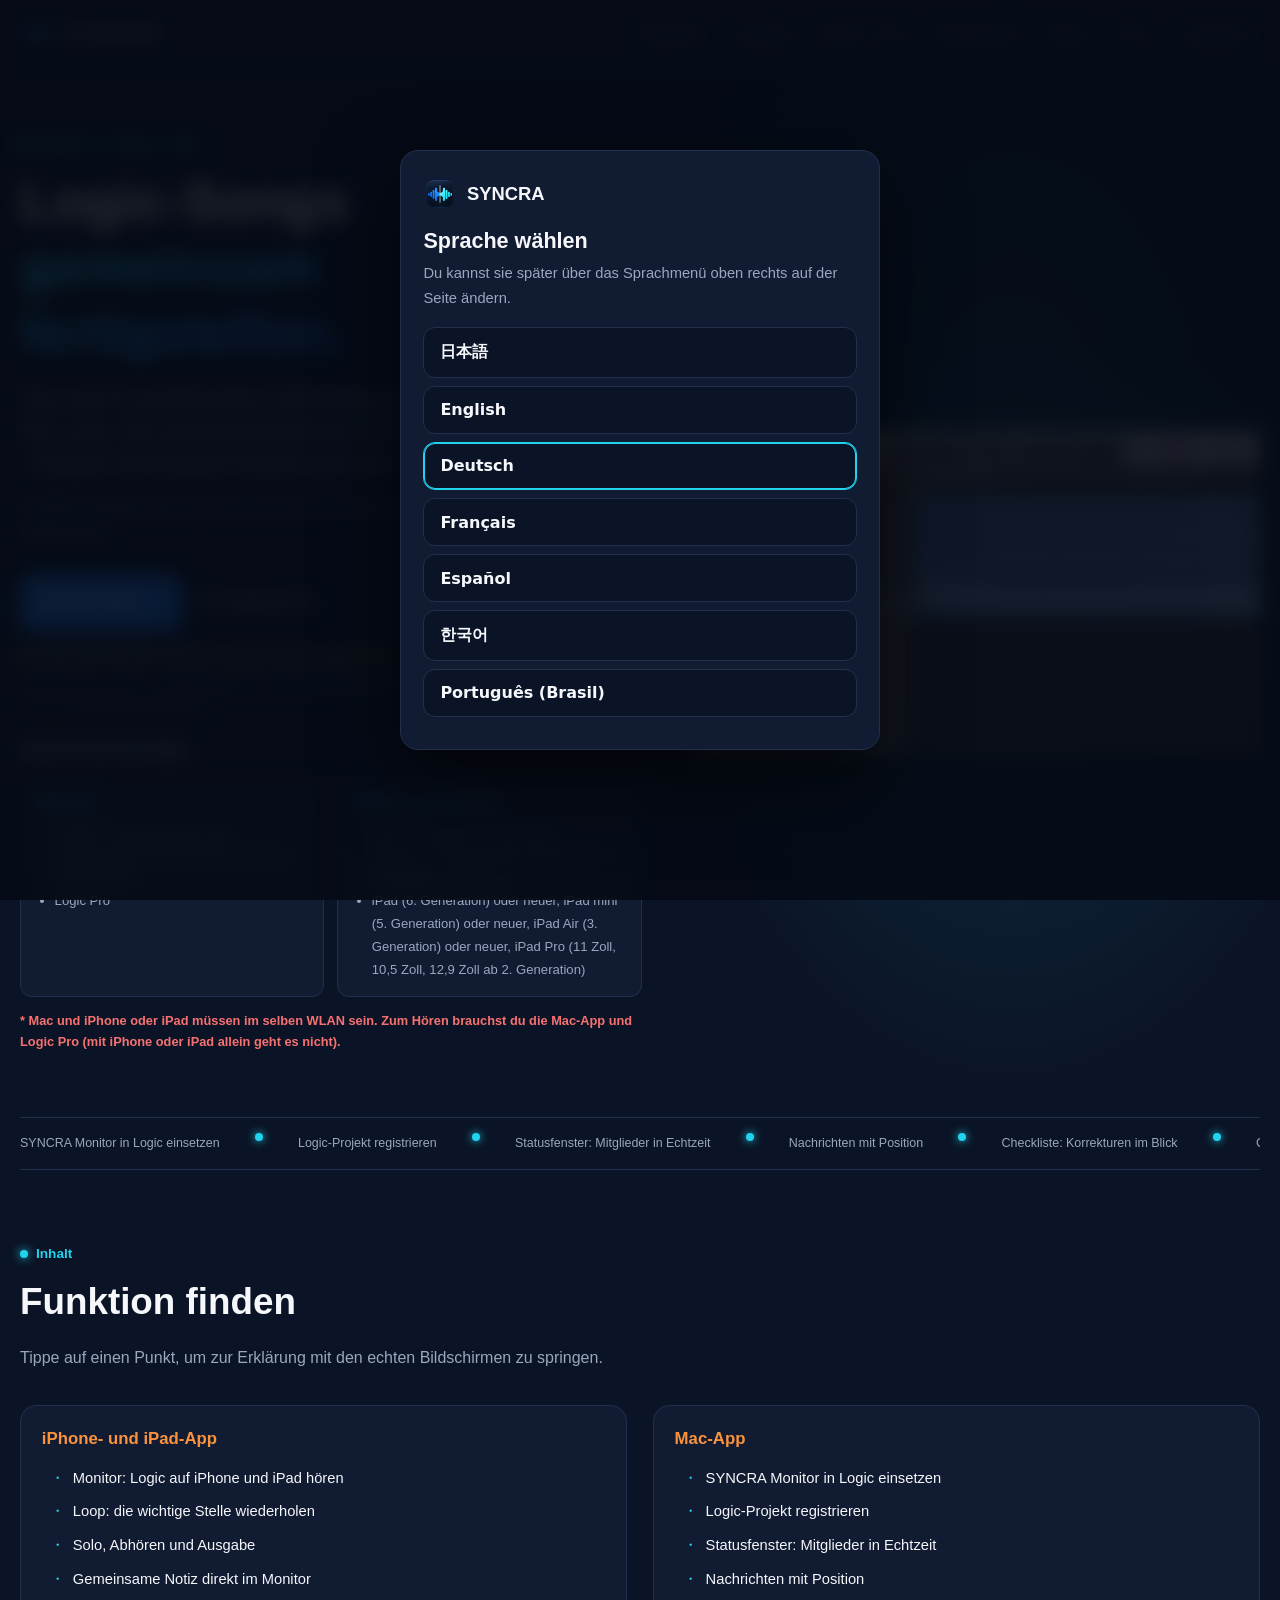
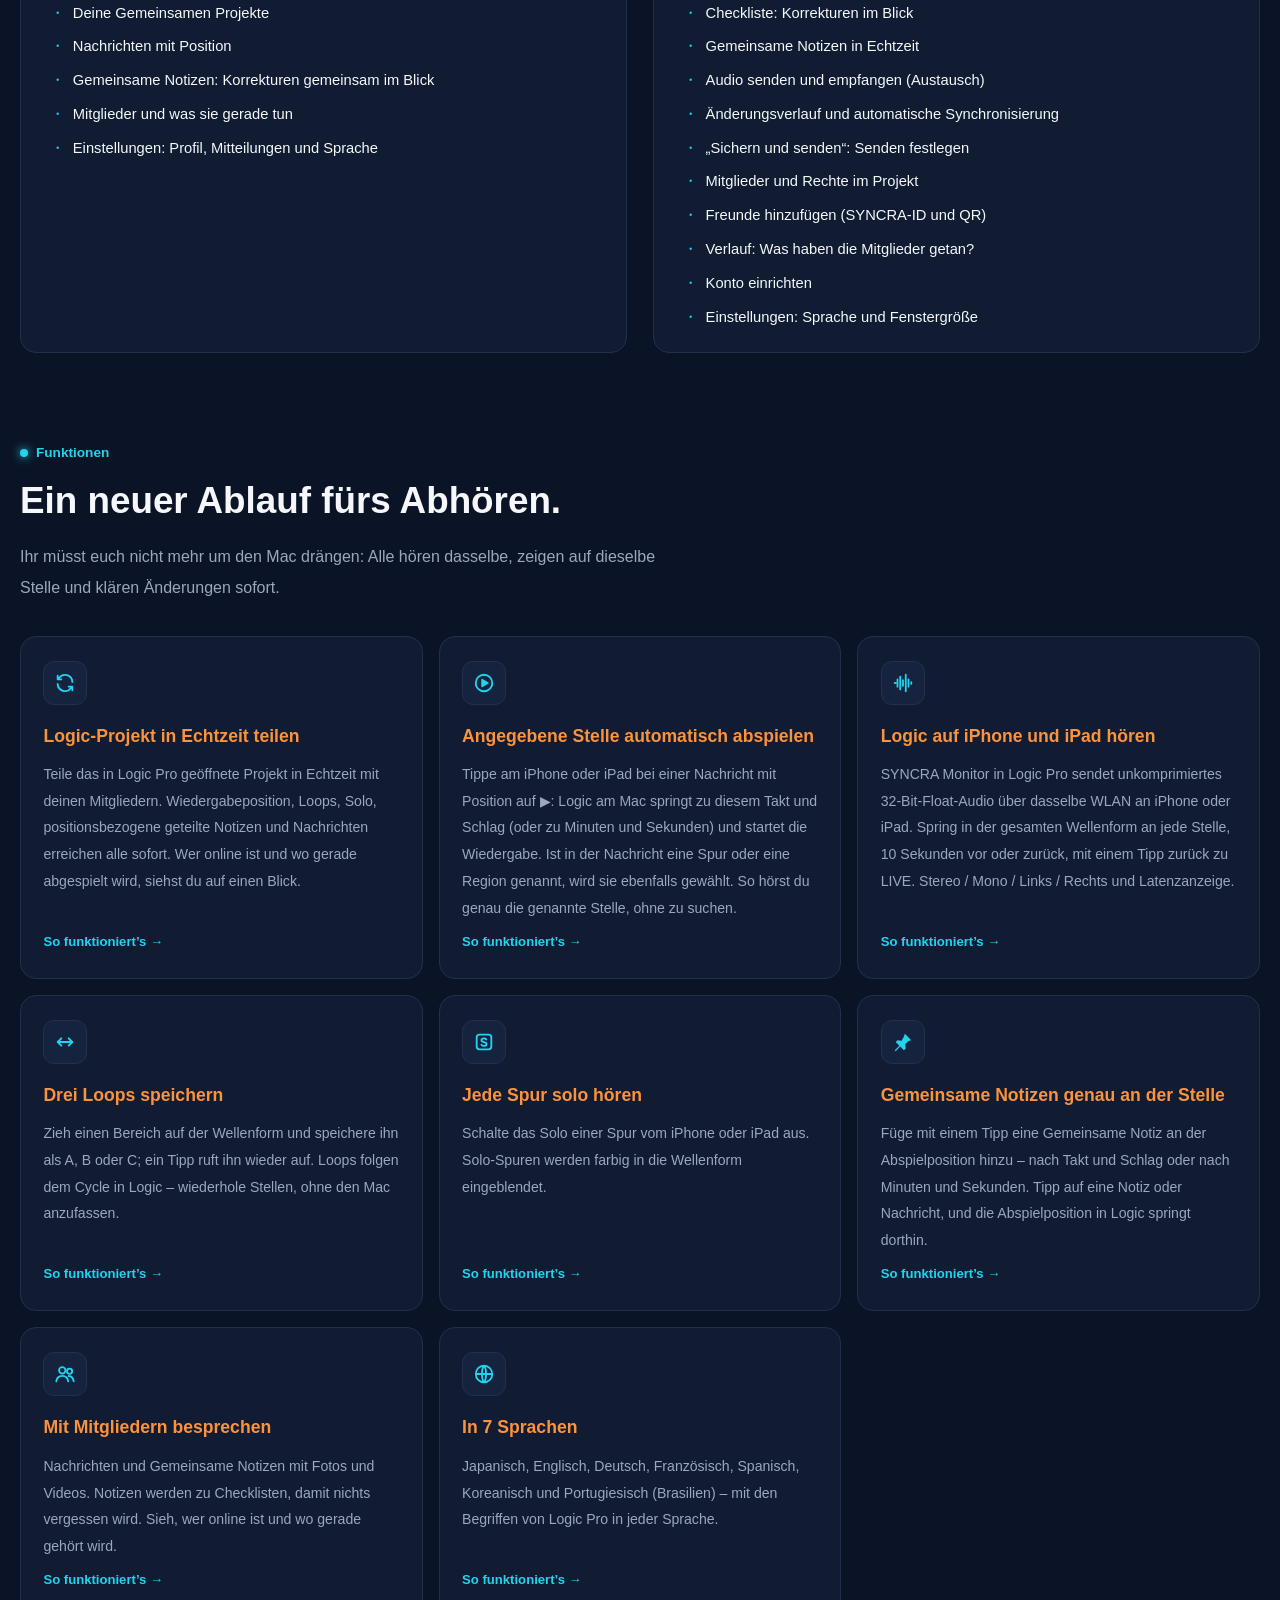
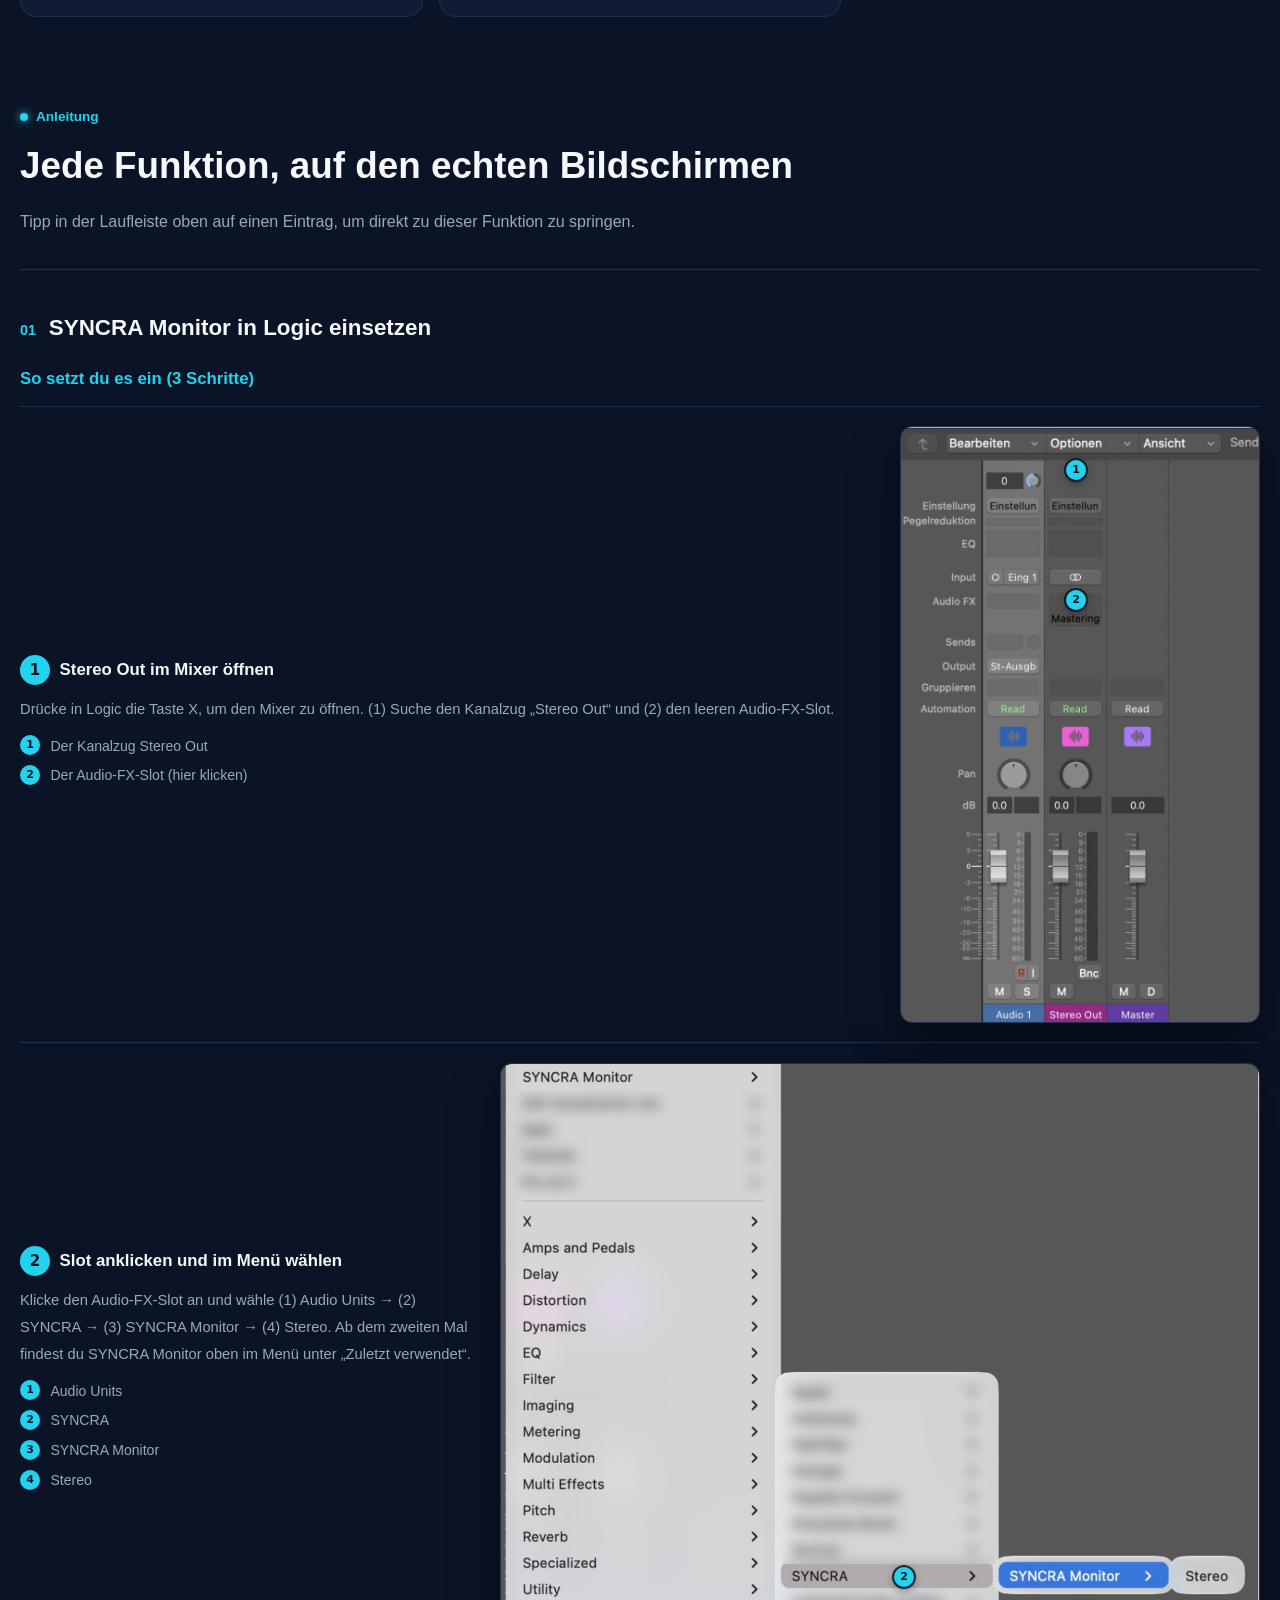
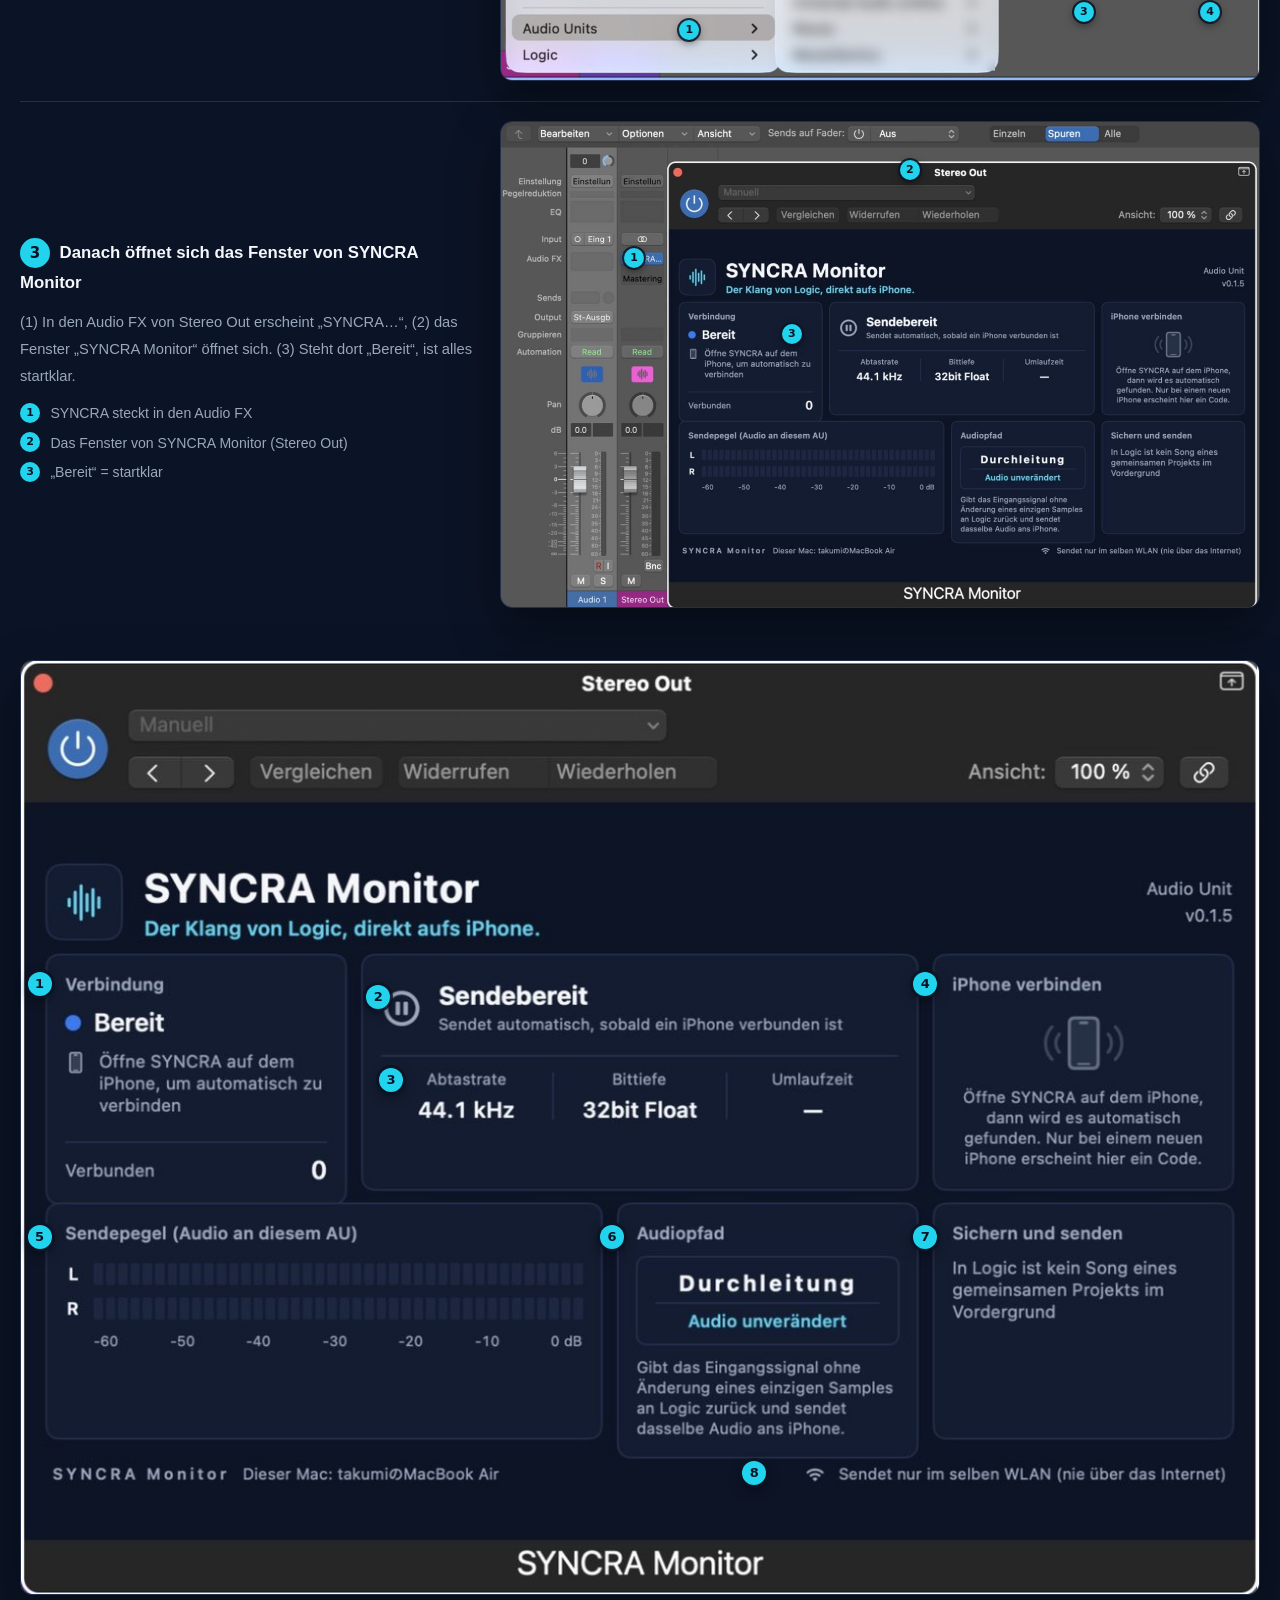
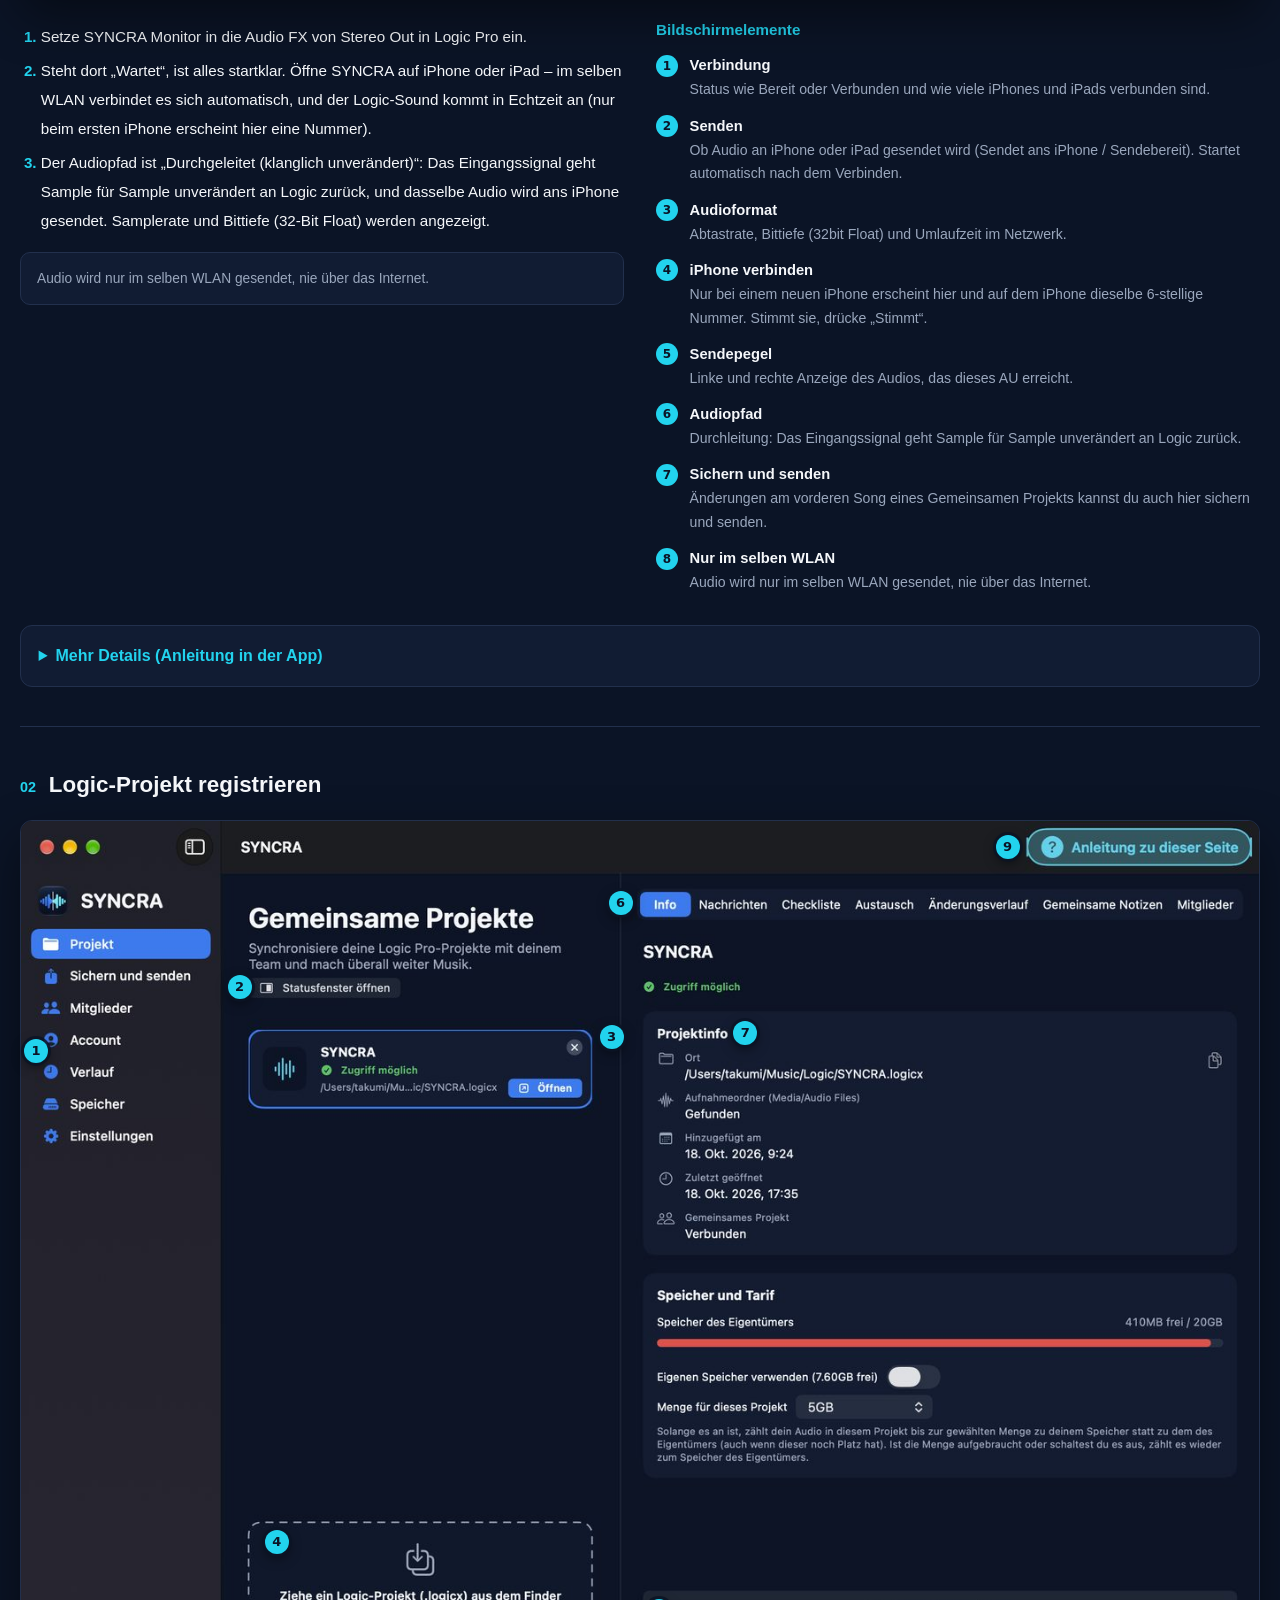
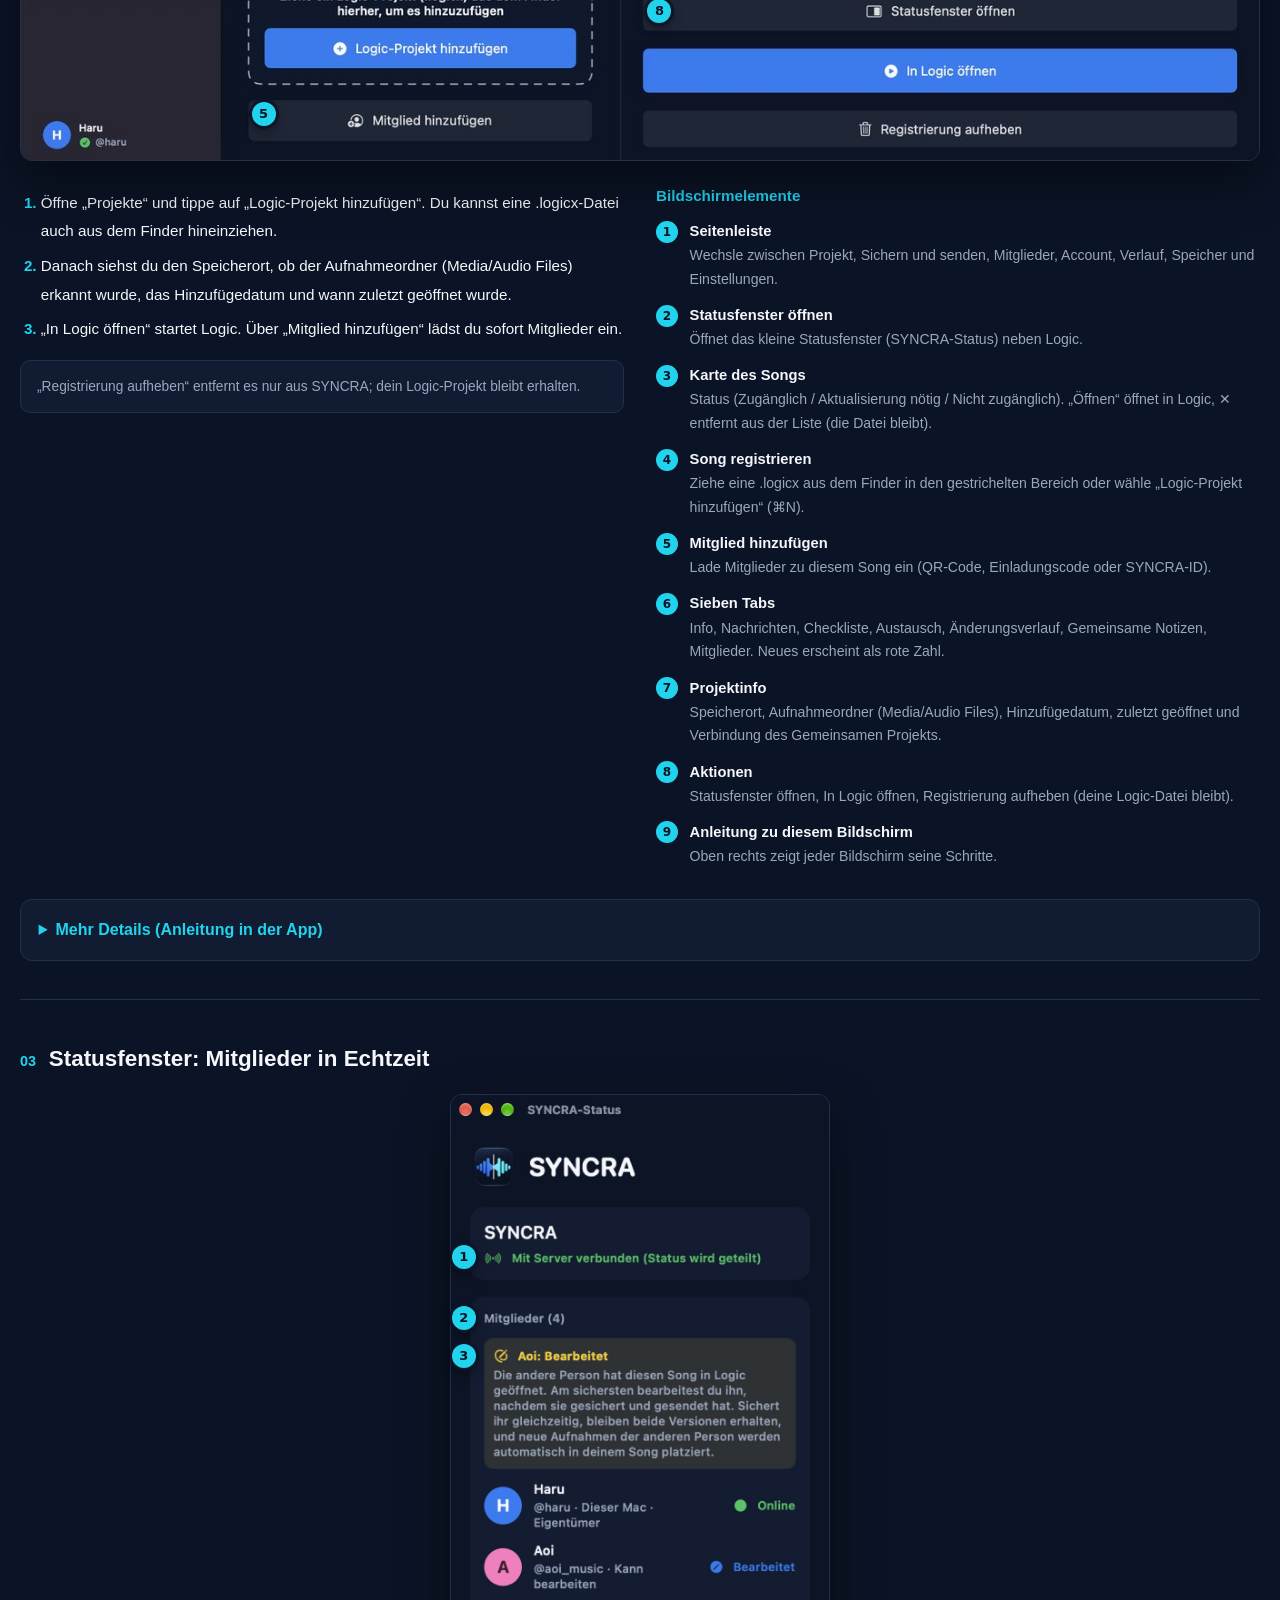
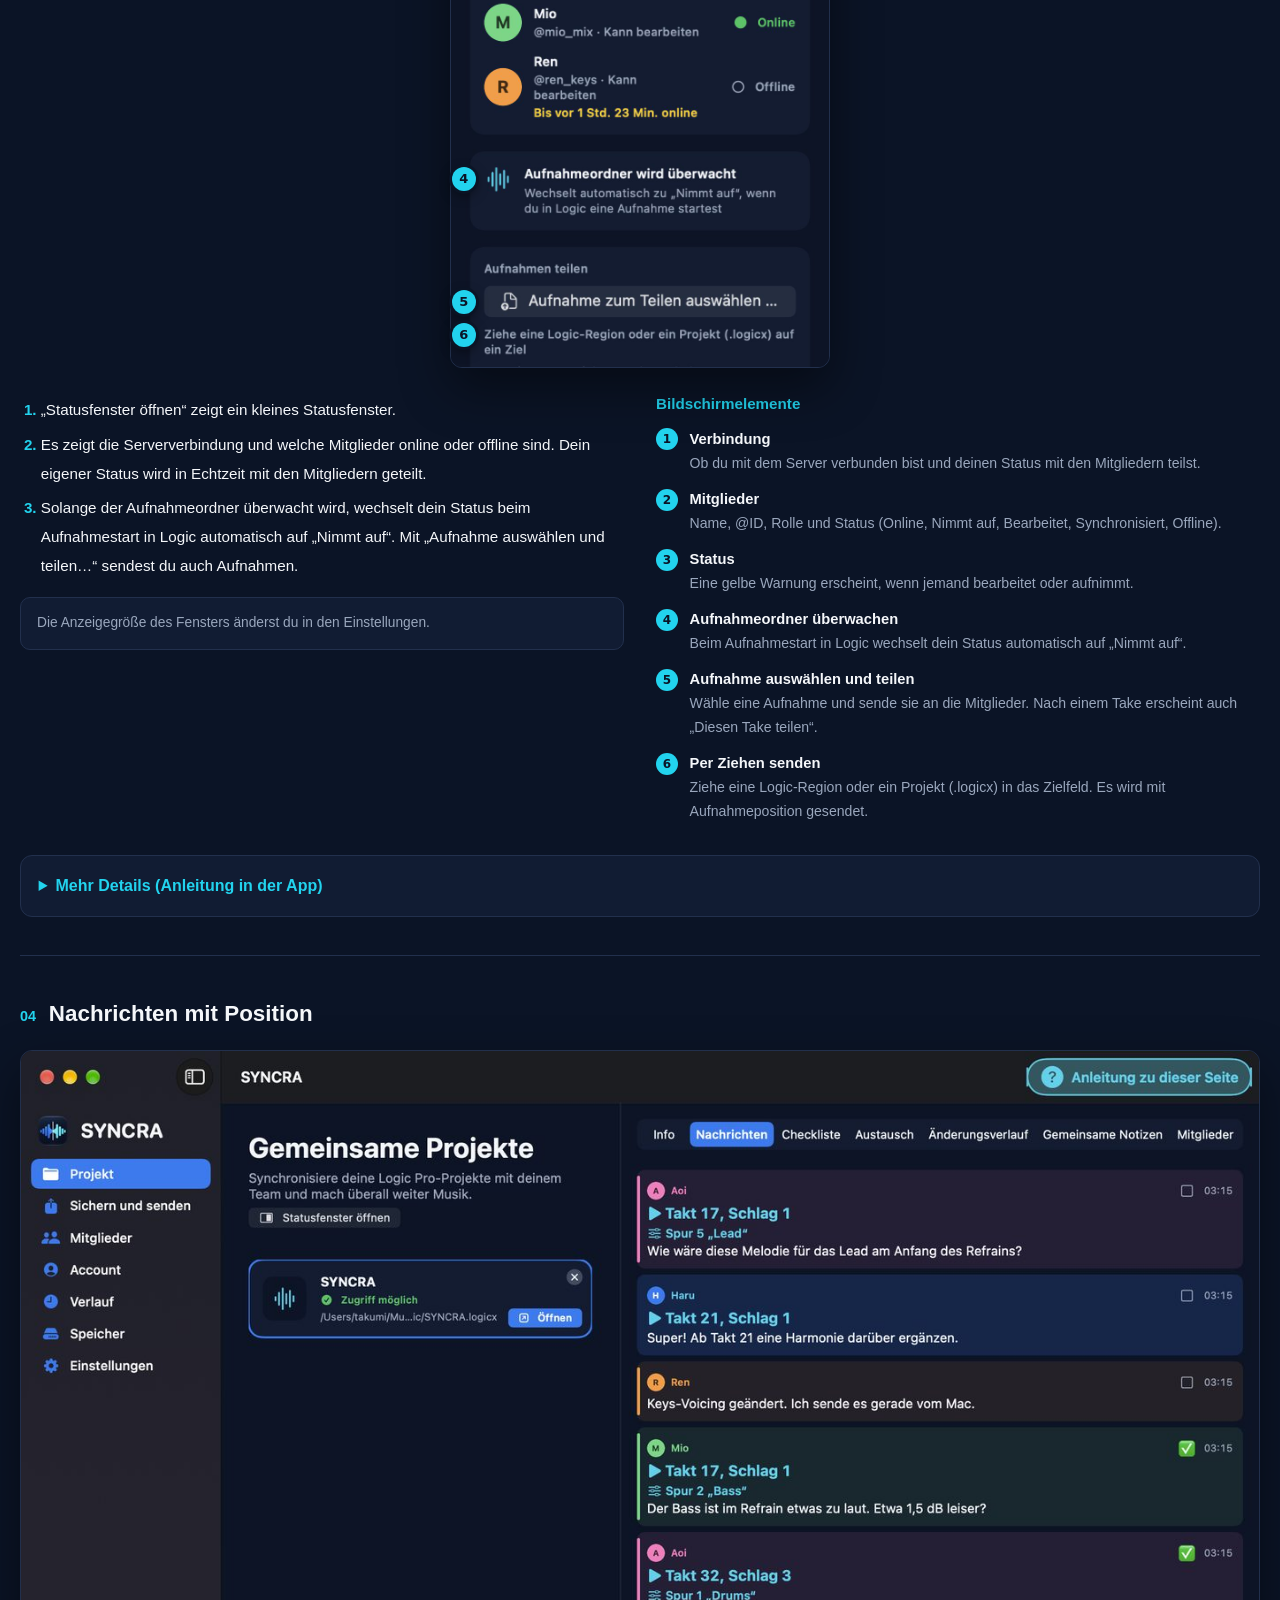
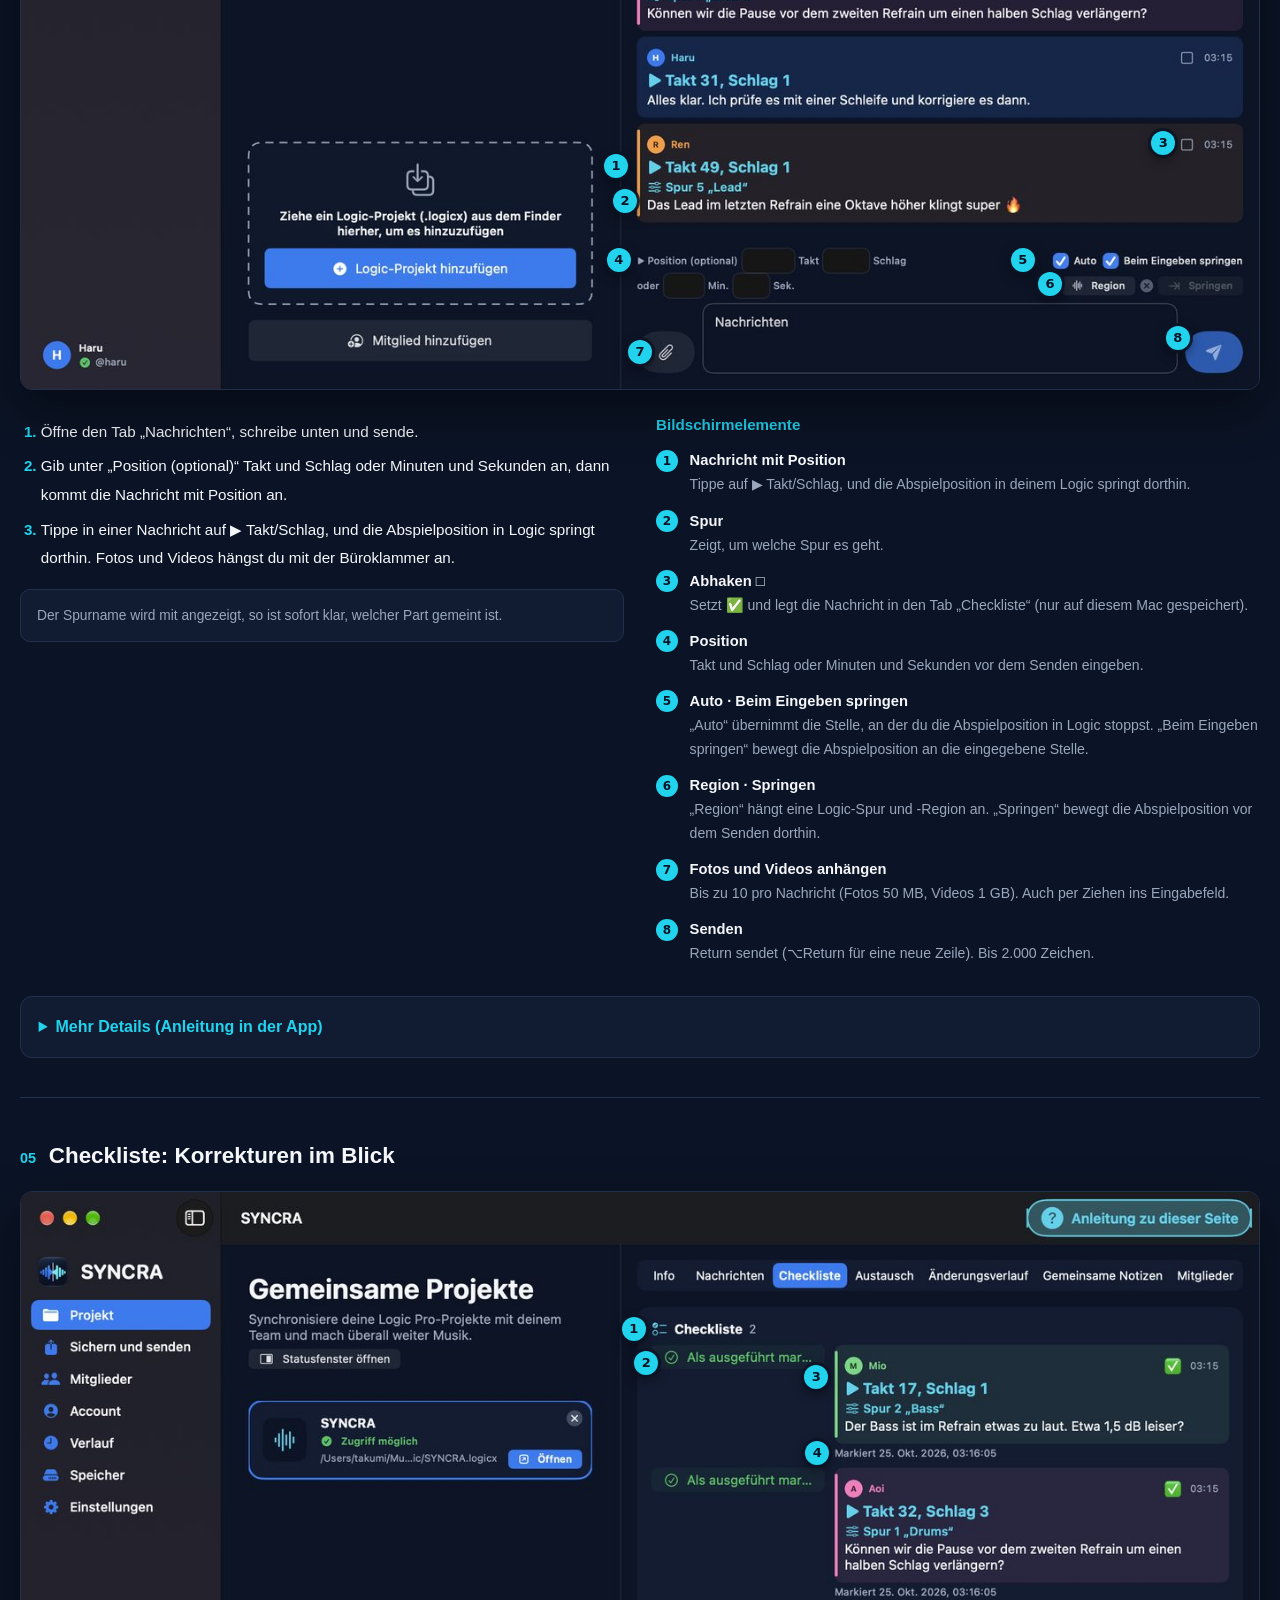
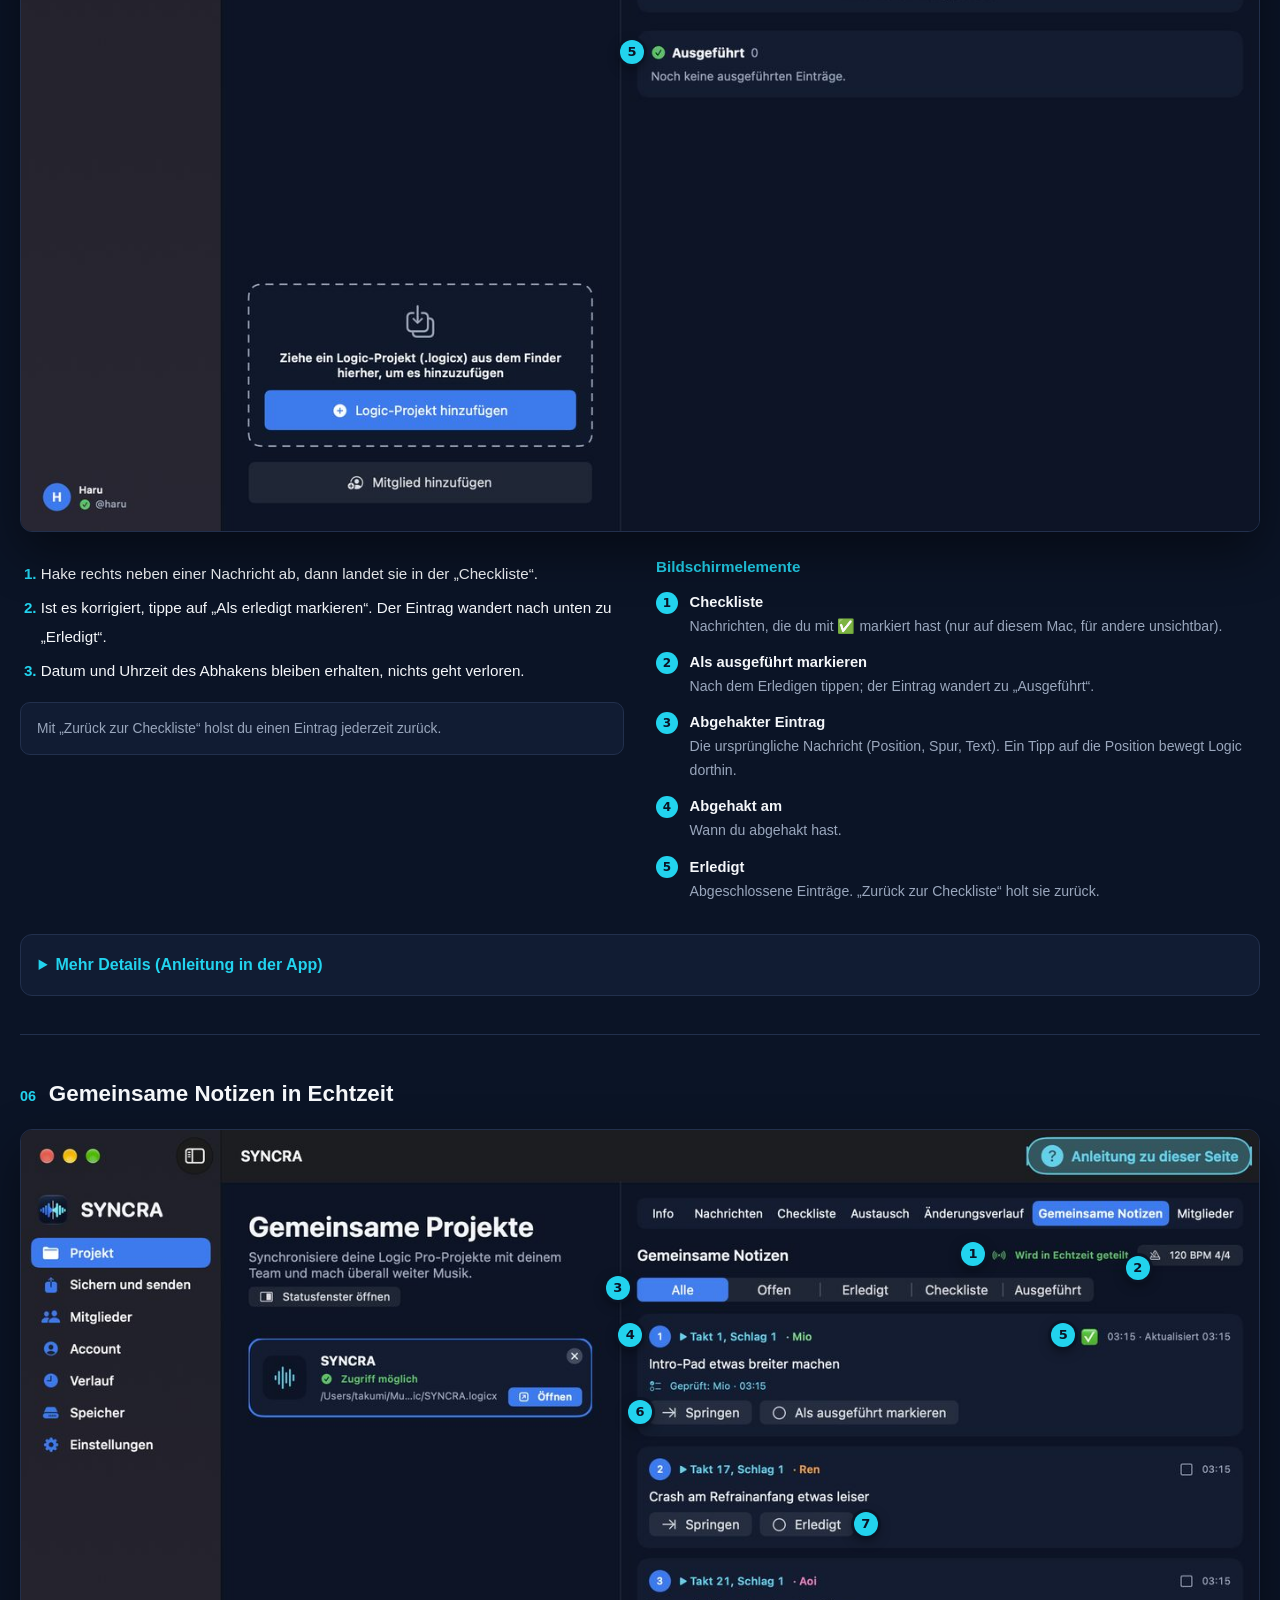
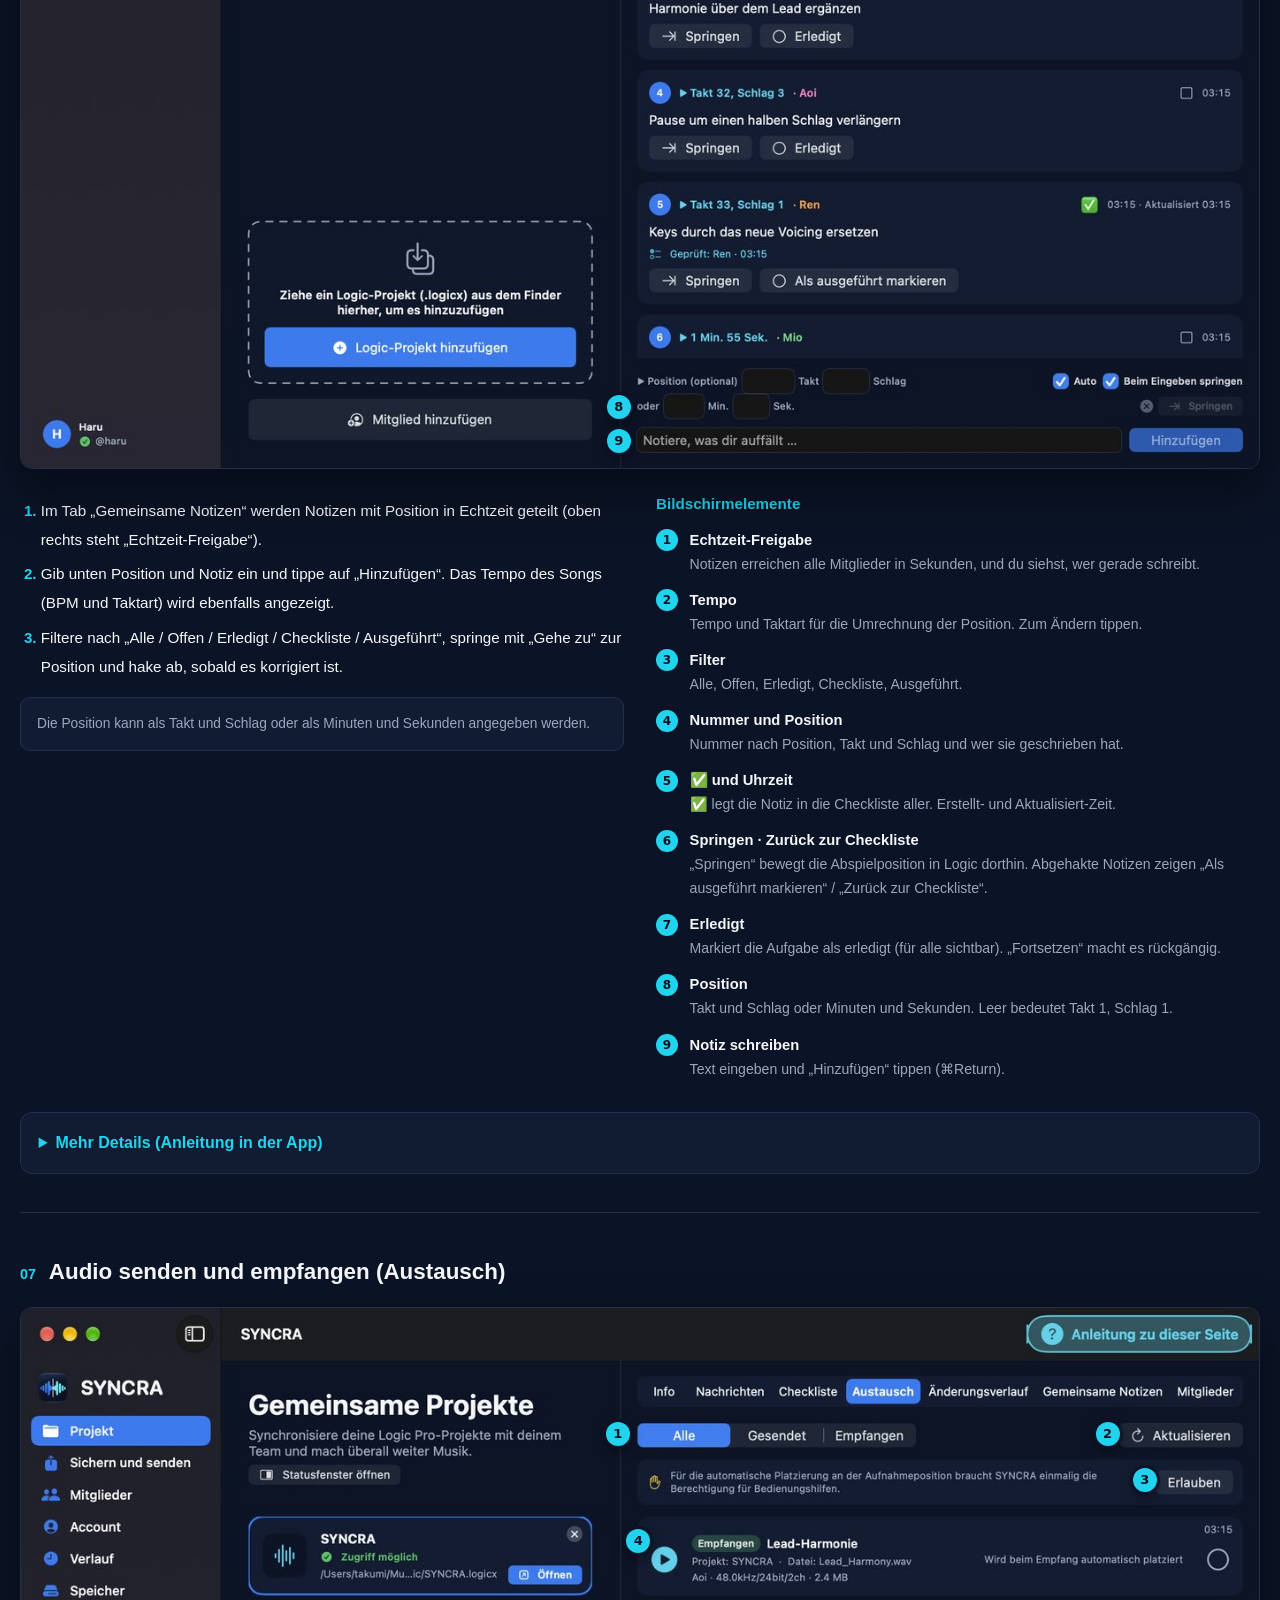
==== commit 12c4bc42: "Mac 0.1.8 (10): download, appcast (signed), version on 7 top pages Co-Authored-By: Claude Opus 5.5 <" ====
--- a/de/index.html
+++ b/de/index.html
@@ -1,7 +1,7 @@
 <!doctype html><html lang="de"><head><meta charset="utf-8"><meta name="viewport" content="width=device-width,initial-scale=1"><title>SYNCRA</title><link rel="stylesheet" href="../style.css?v=20261025a"></head><body><main class="home"><link rel="alternate" hreflang="ja" href="https://tak0923.github.io/syncra-site/index.html"><link rel="alternate" hreflang="en" href="https://tak0923.github.io/syncra-site/en/index.html"><link rel="alternate" hreflang="de" href="https://tak0923.github.io/syncra-site/de/index.html"><link rel="alternate" hreflang="fr" href="https://tak0923.github.io/syncra-site/fr/index.html"><link rel="alternate" hreflang="es" href="https://tak0923.github.io/syncra-site/es/index.html"><link rel="alternate" hreflang="ko" href="https://tak0923.github.io/syncra-site/ko/index.html"><link rel="alternate" hreflang="pt-BR" href="https://tak0923.github.io/syncra-site/pt-BR/index.html"><script>document.documentElement.classList.add('js');addEventListener('DOMContentLoaded',function(){var e=document.querySelectorAll('.rv');if(!('IntersectionObserver'in window)){e.forEach(function(x){x.classList.add('in')});return}var o=new IntersectionObserver(function(es){es.forEach(function(x){if(x.isIntersecting){x.target.classList.add('in');o.unobserve(x.target)}})},{threshold:.1});e.forEach(function(x){o.observe(x)});var s=document.querySelector('.shots');if(s&&!matchMedia('(prefers-reduced-motion: reduce)').matches){var im=[].slice.call(s.querySelectorAll('img')),cur=0,last=-1;function pick(){var n;do{n=Math.floor(Math.random()*im.length)}while(im.length>1&&(n===cur||n===last));return n}setInterval(function(){var n=pick();im[cur].classList.remove('on');im[n].classList.add('on');last=cur;cur=n},5000)}document.querySelectorAll('.annw').forEach(function(w){if(w.scrollWidth<=w.clientWidth)return;var p=w.querySelectorAll('.pin'),t=0;p.forEach(function(x){t+=parseFloat(x.style.left)});if(!p.length)return;var c=t/p.length/100*w.scrollWidth;w.scrollLeft=Math.max(0,c-w.clientWidth/2)})});</script><header class="hdr"><a class="logo" href="#top"><img src="../img/icon.png" alt="" width="34" height="34">SYNCRA</a>
 <nav><a href="#features" class=hm>Funktionen</a><a href="#usage">Anleitung</a><a href="#mobile" class=hm>iPhone · iPad</a><a href="#how">Erste Schritte</a><a href="#pricing" class=hm>Preise</a><a href="#faq">FAQ</a><details class="lang"><summary>Deutsch ▾</summary><ul><li><a href="../index.html" class="" hreflang="ja">日本語</a></li><li><a href="../en/index.html" class="" hreflang="en">English</a></li><li><a href="../de/index.html" class="on" hreflang="de">Deutsch</a></li><li><a href="../fr/index.html" class="" hreflang="fr">Français</a></li><li><a href="../es/index.html" class="" hreflang="es">Español</a></li><li><a href="../ko/index.html" class="" hreflang="ko">한국어</a></li><li><a href="../pt-BR/index.html" class="" hreflang="pt-BR">Português (BR)</a></li></ul></details></nav></header>
 <section class="hero" id="top"><div class="rv in"><p class="kicker">Logic Pro × iPhone · iPad</p><h1>Logic-Songs<br><span class="hl">gemeinsam fertigstellen.</span></h1>
-<p class="lead">Höre Logic Pro auf deinem Mac in Echtzeit über dasselbe WLAN auf iPhone und iPad. Loops, Solo und Gemeinsame Notizen mit Position werden in Echtzeit geteilt – Feedback und Korrekturen kommen sofort voran.</p><p class="note2">SYNCRA verbindet Logic Pro auf dem Mac mit iPhone und iPad – für gemeinsames Musikmachen.</p><div class="ctas"><a class="b1" href="../download/SYNCRA-0.1.7-9.zip">Für Mac laden <span>↓</span></a><a class="b2" href="#how">So funktioniert es</a></div><p class="dot">Die App für iPhone und iPad erscheint bald im App Store</p><p class="hash">Mac-Version 0.1.7 (9) · von Apple beglaubigt · automatische Updates / SHA-256 4f184a4d8371a5194132a71cce0291e4605cca50784680a7c725430aba732872</p><div class="req" id="req"><p class="rqh">Systemvoraussetzungen</p><div class="rq"><h4>Mac-App</h4><ul><li>macOS 14 Sonoma oder neuer</li><li>Mac mit Apple Chip (M1 oder neuer) oder Intel-Prozessor</li><li>Logic Pro</li></ul></div><div class="rq"><h4>iPhone- und iPad-App</h4><ul><li>iOS 17 / iPadOS 17 oder neuer</li><li>iPhone XS, XR oder neuer; iPhone SE (2. Generation) oder neuer</li><li>iPad (6. Generation) oder neuer, iPad mini (5. Generation) oder neuer, iPad Air (3. Generation) oder neuer, iPad Pro (11 Zoll, 10,5 Zoll, 12,9 Zoll ab 2. Generation)</li></ul></div><p class="rqn">* Mac und iPhone oder iPad müssen im selben WLAN sein. Zum Hören brauchst du die Mac-App und Logic Pro (mit iPhone oder iPad allein geht es nicht).</p></div></div>
+<p class="lead">Höre Logic Pro auf deinem Mac in Echtzeit über dasselbe WLAN auf iPhone und iPad. Loops, Solo und Gemeinsame Notizen mit Position werden in Echtzeit geteilt – Feedback und Korrekturen kommen sofort voran.</p><p class="note2">SYNCRA verbindet Logic Pro auf dem Mac mit iPhone und iPad – für gemeinsames Musikmachen.</p><div class="ctas"><a class="b1" href="../download/SYNCRA-0.1.8-10.zip">Für Mac laden <span>↓</span></a><a class="b2" href="#how">So funktioniert es</a></div><p class="dot">Die App für iPhone und iPad erscheint bald im App Store</p><p class="hash">Mac-Version 0.1.8 (10) · von Apple beglaubigt · automatische Updates / SHA-256 757c37cf8b6f317781e526c8236876216cd21c77a262f0041489aea85270f01d</p><div class="req" id="req"><p class="rqh">Systemvoraussetzungen</p><div class="rq"><h4>Mac-App</h4><ul><li>macOS 14 Sonoma oder neuer</li><li>Mac mit Apple Chip (M1 oder neuer) oder Intel-Prozessor</li><li>Logic Pro</li></ul></div><div class="rq"><h4>iPhone- und iPad-App</h4><ul><li>iOS 17 / iPadOS 17 oder neuer</li><li>iPhone XS, XR oder neuer; iPhone SE (2. Generation) oder neuer</li><li>iPad (6. Generation) oder neuer, iPad mini (5. Generation) oder neuer, iPad Air (3. Generation) oder neuer, iPad Pro (11 Zoll, 10,5 Zoll, 12,9 Zoll ab 2. Generation)</li></ul></div><p class="rqn">* Mac und iPhone oder iPad müssen im selben WLAN sein. Zum Hören brauchst du die Mac-App und Logic Pro (mit iPhone oder iPad allein geht es nicht).</p></div></div>
 <div class="shots rv in"><img src="../img/m_logic_de.jpg" width="1400" height="796" alt="" class="on"><img src="../img/m_monitor_de.jpg" width="1263" height="952" alt="" class="" loading=lazy><img src="../img/m_messages_de.jpg" width="1400" height="1061" alt="" class="" loading=lazy><img src="../img/m_notes_de.jpg" width="1400" height="1061" alt="" class="" loading=lazy><img src="../img/m_members_de.jpg" width="1400" height="1061" alt="" class="" loading=lazy><img src="../img/m_history_de.jpg" width="1400" height="1061" alt="" class="" loading=lazy><img src="../img/m_info_de.jpg" width="1400" height="1061" alt="" class="" loading=lazy></div></section>
 <div class="strip"><div class="t"><a href="#u1">SYNCRA Monitor in Logic einsetzen</a><i></i><a href="#u2">Logic-Projekt registrieren</a><i></i><a href="#u3">Statusfenster: Mitglieder in Echtzeit</a><i></i><a href="#u4">Nachrichten mit Position</a><i></i><a href="#u5">Checkliste: Korrekturen im Blick</a><i></i><a href="#u6">Gemeinsame Notizen in Echtzeit</a><i></i><a href="#u7">Audio senden und empfangen (Austausch)</a><i></i><a href="#u8">Änderungsverlauf und automatische Synchronisierung</a><i></i><a href="#u9">„Sichern und senden“: Senden festlegen</a><i></i><a href="#u10">Mitglieder und Rechte im Projekt</a><i></i><a href="#u11">Freunde hinzufügen (SYNCRA-ID und QR)</a><i></i><a href="#u12">Verlauf: Was haben die Mitglieder getan?</a><i></i><a href="#u13">Konto einrichten</a><i></i><a href="#u14">Einstellungen: Sprache und Fenstergröße</a><i></i><a href="#u1">SYNCRA Monitor in Logic einsetzen</a><i></i><a href="#u2">Logic-Projekt registrieren</a><i></i><a href="#u3">Statusfenster: Mitglieder in Echtzeit</a><i></i><a href="#u4">Nachrichten mit Position</a><i></i><a href="#u5">Checkliste: Korrekturen im Blick</a><i></i><a href="#u6">Gemeinsame Notizen in Echtzeit</a><i></i><a href="#u7">Audio senden und empfangen (Austausch)</a><i></i><a href="#u8">Änderungsverlauf und automatische Synchronisierung</a><i></i><a href="#u9">„Sichern und senden“: Senden festlegen</a><i></i><a href="#u10">Mitglieder und Rechte im Projekt</a><i></i><a href="#u11">Freunde hinzufügen (SYNCRA-ID und QR)</a><i></i><a href="#u12">Verlauf: Was haben die Mitglieder getan?</a><i></i><a href="#u13">Konto einrichten</a><i></i><a href="#u14">Einstellungen: Sprache und Fenstergröße</a><i></i></div></div>
 <section class="sec ftoc" id="toc"><p class="kicker rv">Inhalt</p><h2 class="rv">Funktion finden</h2><p class="desc rv">Tippe auf einen Punkt, um zur Erklärung mit den echten Bildschirmen zu springen.</p><div class="cols"><div class="col rv"><h3>iPhone- und iPad-App</h3><ul><li><a class="ft" href="#i1"><span>Monitor: Logic auf iPhone und iPad hören</span></a></li><li><a class="ft" href="#i2"><span>Loop: die wichtige Stelle wiederholen</span></a></li><li><a class="ft" href="#i3"><span>Solo, Abhören und Ausgabe</span></a></li><li><a class="ft" href="#i4"><span>Gemeinsame Notiz direkt im Monitor</span></a></li><li><a class="ft" href="#i5"><span>Deine Gemeinsamen Projekte</span></a></li><li><a class="ft" href="#i6"><span>Nachrichten mit Position</span></a></li><li><a class="ft" href="#i7"><span>Gemeinsame Notizen: Korrekturen gemeinsam im Blick</span></a></li><li><a class="ft" href="#i8"><span>Mitglieder und was sie gerade tun</span></a></li><li><a class="ft" href="#i9"><span>Einstellungen: Profil, Mitteilungen und Sprache</span></a></li></ul></div><div class="col rv"><h3>Mac-App</h3><ul><li><a class="ft" href="#u1"><span>SYNCRA Monitor in Logic einsetzen</span></a></li><li><a class="ft" href="#u2"><span>Logic-Projekt registrieren</span></a></li><li><a class="ft" href="#u3"><span>Statusfenster: Mitglieder in Echtzeit</span></a></li><li><a class="ft" href="#u4"><span>Nachrichten mit Position</span></a></li><li><a class="ft" href="#u5"><span>Checkliste: Korrekturen im Blick</span></a></li><li><a class="ft" href="#u6"><span>Gemeinsame Notizen in Echtzeit</span></a></li><li><a class="ft" href="#u7"><span>Audio senden und empfangen (Austausch)</span></a></li><li><a class="ft" href="#u8"><span>Änderungsverlauf und automatische Synchronisierung</span></a></li><li><a class="ft" href="#u9"><span>„Sichern und senden“: Senden festlegen</span></a></li><li><a class="ft" href="#u10"><span>Mitglieder und Rechte im Projekt</span></a></li><li><a class="ft" href="#u11"><span>Freunde hinzufügen (SYNCRA-ID und QR)</span></a></li><li><a class="ft" href="#u12"><span>Verlauf: Was haben die Mitglieder getan?</span></a></li><li><a class="ft" href="#u13"><span>Konto einrichten</span></a></li><li><a class="ft" href="#u14"><span>Einstellungen: Sprache und Fenstergröße</span></a></li></ul></div></div></section><section class="sec" id="features"><p class="kicker rv">Funktionen</p><h2 class="rv">Ein neuer Ablauf fürs Abhören.</h2><p class="desc rv">Ihr müsst euch nicht mehr um den Mac drängen: Alle hören dasselbe, zeigen auf dieselbe Stelle und klären Änderungen sofort.</p><div class="cards"><a class="fc rv" href="#u8"><div class="ic"><svg viewBox="0 0 24 24" fill="none" stroke="currentColor" stroke-width="2" stroke-linecap="round" stroke-linejoin="round"><path d="M20 11a8 8 0 0 0-14.5-4.5L4 8M4 4v4h4M4 13a8 8 0 0 0 14.5 4.5L20 16M20 20v-4h-4"/></svg></div><h3>Logic-Projekt in Echtzeit teilen</h3><p>Teile das in Logic Pro geöffnete Projekt in Echtzeit mit deinen Mitgliedern. Wiedergabeposition, Loops, Solo, positionsbezogene geteilte Notizen und Nachrichten erreichen alle sofort. Wer online ist und wo gerade abgespielt wird, siehst du auf einen Blick.</p><span class="go">So funktioniert’s →</span></a><a class="fc rv" href="#i6"><div class="ic"><svg viewBox="0 0 24 24" fill="none" stroke="currentColor" stroke-width="2" stroke-linejoin="round"><circle cx="12" cy="12" r="9"/><path d="M10 8.5v7l6-3.5z" fill="currentColor"/></svg></div><h3>Angegebene Stelle automatisch abspielen</h3><p>Tippe am iPhone oder iPad bei einer Nachricht mit Position auf ▶: Logic am Mac springt zu diesem Takt und Schlag (oder zu Minuten und Sekunden) und startet die Wiedergabe. Ist in der Nachricht eine Spur oder eine Region genannt, wird sie ebenfalls gewählt. So hörst du genau die genannte Stelle, ohne zu suchen.</p><span class="go">So funktioniert’s →</span></a><a class="fc rv" href="#i1"><div class="ic"><svg viewBox="0 0 24 24" fill="none" stroke="currentColor" stroke-width="2" stroke-linecap="round"><path d="M3 12h1M6 8v8M9 5v14M12 9v6M15 3v18M18 8v8M21 11v2"/></svg></div><h3>Logic auf iPhone und iPad hören</h3><p>SYNCRA Monitor in Logic Pro sendet unkomprimiertes 32-Bit-Float-Audio über dasselbe WLAN an iPhone oder iPad. Spring in der gesamten Wellenform an jede Stelle, 10 Sekunden vor oder zurück, mit einem Tipp zurück zu LIVE. Stereo / Mono / Links / Rechts und Latenzanzeige.</p><span class="go">So funktioniert’s →</span></a><a class="fc rv" href="#i2"><div class="ic"><svg viewBox="0 0 24 24" fill="none" stroke="currentColor" stroke-width="2" stroke-linecap="round" stroke-linejoin="round"><path d="M4 12h16M8 8l-4 4 4 4M16 8l4 4-4 4"/></svg></div><h3>Drei Loops speichern</h3><p>Zieh einen Bereich auf der Wellenform und speichere ihn als A, B oder C; ein Tipp ruft ihn wieder auf. Loops folgen dem Cycle in Logic – wiederhole Stellen, ohne den Mac anzufassen.</p><span class="go">So funktioniert’s →</span></a><a class="fc rv" href="#i3"><div class="ic"><svg viewBox="0 0 24 24" fill="none" stroke="currentColor" stroke-width="2"><rect x="4" y="4" width="16" height="16" rx="3"/><path d="M14.5 9.2c-.6-.8-1.5-1.2-2.5-1.2-1.7 0-2.8.9-2.8 2.1 0 2.8 5.6 1.4 5.6 4.1 0 1.3-1.2 2.1-2.8 2.1-1.2 0-2.2-.5-2.8-1.4" stroke-linecap="round"/></svg></div><h3>Jede Spur solo hören</h3><p>Schalte das Solo einer Spur vom iPhone oder iPad aus. Solo-Spuren werden farbig in die Wellenform eingeblendet.</p><span class="go">So funktioniert’s →</span></a><a class="fc rv" href="#i4"><div class="ic"><svg viewBox="0 0 24 24" fill="currentColor"><path d="M14 3l7 7-3 1-3.5 3.5.5 4.5-2 2-4-4-5 5-1-1 5-5-4-4 2-2 4.5.5L13 6z"/></svg></div><h3>Gemeinsame Notizen genau an der Stelle</h3><p>Füge mit einem Tipp eine Gemeinsame Notiz an der Abspielposition hinzu – nach Takt und Schlag oder nach Minuten und Sekunden. Tipp auf eine Notiz oder Nachricht, und die Abspielposition in Logic springt dorthin.</p><span class="go">So funktioniert’s →</span></a><a class="fc rv" href="#u4"><div class="ic"><svg viewBox="0 0 24 24" fill="none" stroke="currentColor" stroke-width="2" stroke-linecap="round"><circle cx="9" cy="8" r="3.5"/><path d="M2.5 20c.5-3.5 3-6 6.5-6s6 2.5 6.5 6"/><circle cx="17" cy="9" r="2.8"/><path d="M16 14.2c3 .2 5 2.4 5.5 5.8"/></svg></div><h3>Mit Mitgliedern besprechen</h3><p>Nachrichten und Gemeinsame Notizen mit Fotos und Videos. Notizen werden zu Checklisten, damit nichts vergessen wird. Sieh, wer online ist und wo gerade gehört wird.</p><span class="go">So funktioniert’s →</span></a><a class="fc rv" href="#u14"><div class="ic"><svg viewBox="0 0 24 24" fill="none" stroke="currentColor" stroke-width="2"><circle cx="12" cy="12" r="9"/><path d="M3 12h18M12 3c3 3.5 3 14.5 0 18M12 3c-3 3.5-3 14.5 0 18"/></svg></div><h3>In 7 Sprachen</h3><p>Japanisch, Englisch, Deutsch, Französisch, Spanisch, Koreanisch und Portugiesisch (Brasilien) – mit den Begriffen von Logic Pro in jeder Sprache.</p><span class="go">So funktioniert’s →</span></a></div></section>
@@ -13,7 +13,7 @@
 <div class="pc rv"><div class="lb">Mac · iPhone · 1 project</div><h3>Single Pass</h3><div class="pr">7,99 USD<small> / 20 Tage</small></div><div class="fine" style="margin-top:.3rem">Ein Projekt pro Kauf · keine automatische Verlängerung · Mac-App und iPhone/iPad-App. In Japan: 1.200 JPY (inkl. Steuern).</div><ul><li>Alle Funktionen für ein Projekt (Mac-App; auf iPhone und iPad Abhören, Gemeinsame Notizen und Abspielposition für den Song dieses Projekts)</li><li>5 GB Speicher</li><li>Weiterer Pass für dasselbe Projekt verlängert um 20 Tage</li></ul></div>
 <div class="pc rv"><div class="lb">iPhone · iPad</div><h3>Monitor-Tarif</h3><div class="pr">1,99 USD<small> / Monat</small></div><div class="fine" style="margin-top:.3rem">19,99 USD / Jahr (zzgl. Steuern). In Japan: 300 JPY / Monat, 3.000 JPY / Jahr (inkl. Steuern). Nur als In-App-Kauf auf iPhone und iPad; außerhalb Japans und der USA gilt der von Apple festgelegte Preis in Landeswährung.</div><ul><li>Abhören nur auf iPhone/iPad</li><li>Den eigenen Mac auf iPhone und iPad abhören, mit jedem Song</li></ul><p class="fine">Allein reicht dieser Plan nicht, um Gemeinsamen Projekten beizutreten.</p></div></div>
 <p class="fine rv">Bezahlpläne für die Mac-App werden in der App gekauft (Zahlung über Paddle). Nach der Kündigung werden keine weiteren Verlängerungen berechnet. <a href="../en/legal.html">Rückerstattung</a> · <a href="../en/legal.html">Anbieterangaben</a></p></section>
-<section class="cta"><img class="rv" src="../img/icon.png" alt=""><p class="kicker rv" style="justify-content:center">Loslegen</p><h2 class="rv">Der nächste Song – gemeinsam fertig.</h2><p class="rv">Die Mac-App ist jetzt verfügbar.<br>Voraussetzungen: macOS 14 oder neuer mit Logic Pro · iOS / iPadOS 17 oder neuer</p><div class="btns rv"><a class="b1" href="../download/SYNCRA-0.1.7-9.zip">Für Mac laden <span>↓</span></a><span class="b1 off">App Store — bald verfügbar</span></div></section>
+<section class="cta"><img class="rv" src="../img/icon.png" alt=""><p class="kicker rv" style="justify-content:center">Loslegen</p><h2 class="rv">Der nächste Song – gemeinsam fertig.</h2><p class="rv">Die Mac-App ist jetzt verfügbar.<br>Voraussetzungen: macOS 14 oder neuer mit Logic Pro · iOS / iPadOS 17 oder neuer</p><div class="btns rv"><a class="b1" href="../download/SYNCRA-0.1.8-10.zip">Für Mac laden <span>↓</span></a><span class="b1 off">App Store — bald verfügbar</span></div></section>
 <section class="sec" id="faq" style="padding-top:1.5rem"><p class="kicker rv">FAQ</p><h2 class="rv">Häufige Fragen</h2><div class="faq"><details><summary>Was ist SYNCRA?</summary><p>Eine App für gemeinsames Musikmachen: Du hörst das Logic-Pro-Projekt vom Mac auf iPhone oder iPad und prüfst und korrigierst es mit deinen Mitgliedern.</p></details><details><summary>Wie lege ich ein Konto an?</summary><p>Tippe im ersten Bildschirm der Mac- oder iPhone-App auf „Mit Apple anmelden“ – das Konto wird sofort erstellt (Mac ab Version 0.1.5). Hast du ein Konto mit E-Mail und Passwort, nutze am Mac „Mit E-Mail und Passwort anmelden“.</p></details><details><summary>Geht es nur mit iPhone oder iPad?</summary><p>Zum Hören brauchst du SYNCRA für Mac (macOS 14 oder neuer) und Logic Pro.</p></details><details><summary>Ich höre nichts</summary><p>Prüfe, ob SYNCRA Monitor auf dem Stereo Out von Logic liegt, ob beide Geräte im selben WLAN sind und ob SYNCRA auf dem iPhone oder iPad unter Einstellungen › Datenschutz & Sicherheit › Lokales Netzwerk erlaubt ist.</p></details><details><summary>Wird die Testphase automatisch kostenpflichtig?</summary><p>Ja. Die ersten 7 Tage nach dem ersten Kauf des Master-Tarifs sind kostenlos (einmal pro Person, bis 1 GB). Kündigst du in der Testphase, zahlst du nichts (im App Store mindestens 24 Stunden vor dem Ende). Sonst wechselt sie am Ende automatisch in den bezahlten Tarif. Kündigst du nach der Testphase, werden Gemeinsame Projekte aus der Testphase 30 Tage nach dem Ende aus der Cloud gelöscht.</p></details><details><summary>Kündigung und Rückerstattung</summary><p>Nach der Kündigung werden keine weiteren Verlängerungen berechnet. Auf iPhone und iPad: Einstellungen › dein Name › Abonnements. Siehe Rückerstattung.</p></details><details><summary>Wie lösche ich mein Konto?</summary><p>In der App: Einstellungen › Account löschen.</p></details></div></section>
 <footer class="ftr"><div><a class="logo" href="#top"><img src="../img/icon.png" alt="" width="34" height="34">SYNCRA</a><p style="margin:.8rem 0 0">Logic Pro · Mac · iPhone · iPad</p></div>
 <nav><a href="../en/support.html">Support</a><a href="../en/privacy.html">Datenschutz</a><a href="../en/legal.html">Anbieterangaben</a><a href="../en/legal.html">Rückerstattung</a><a href="https://www.apple.com/legal/internet-services/itunes/dev/stdeula/">Nutzungsbedingungen (Apple-Standard-EULA)</a></nav><p style="width:100%;margin:0;color:#6b7891">© 2026 SYNCRA</p></footer><div class="gate" id="gate" role="dialog" aria-modal="true" aria-labelledby="gt1">
